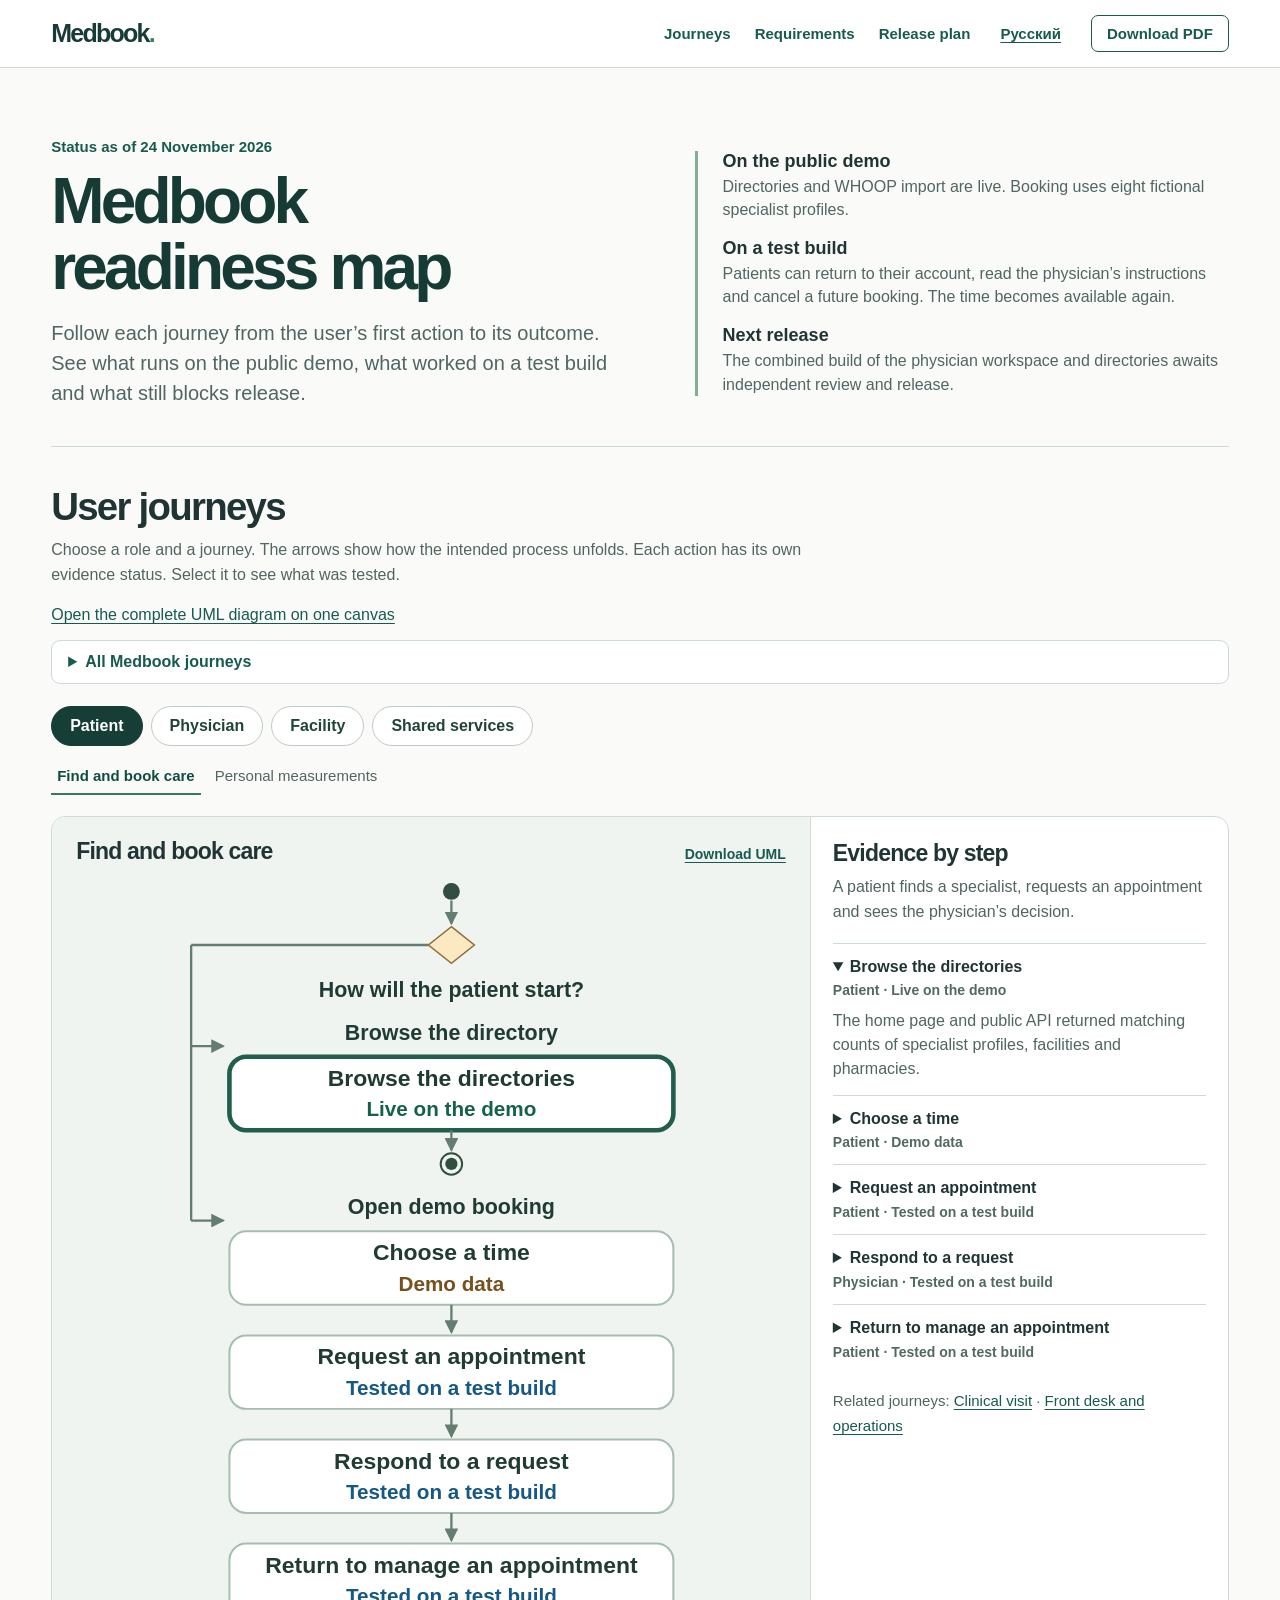
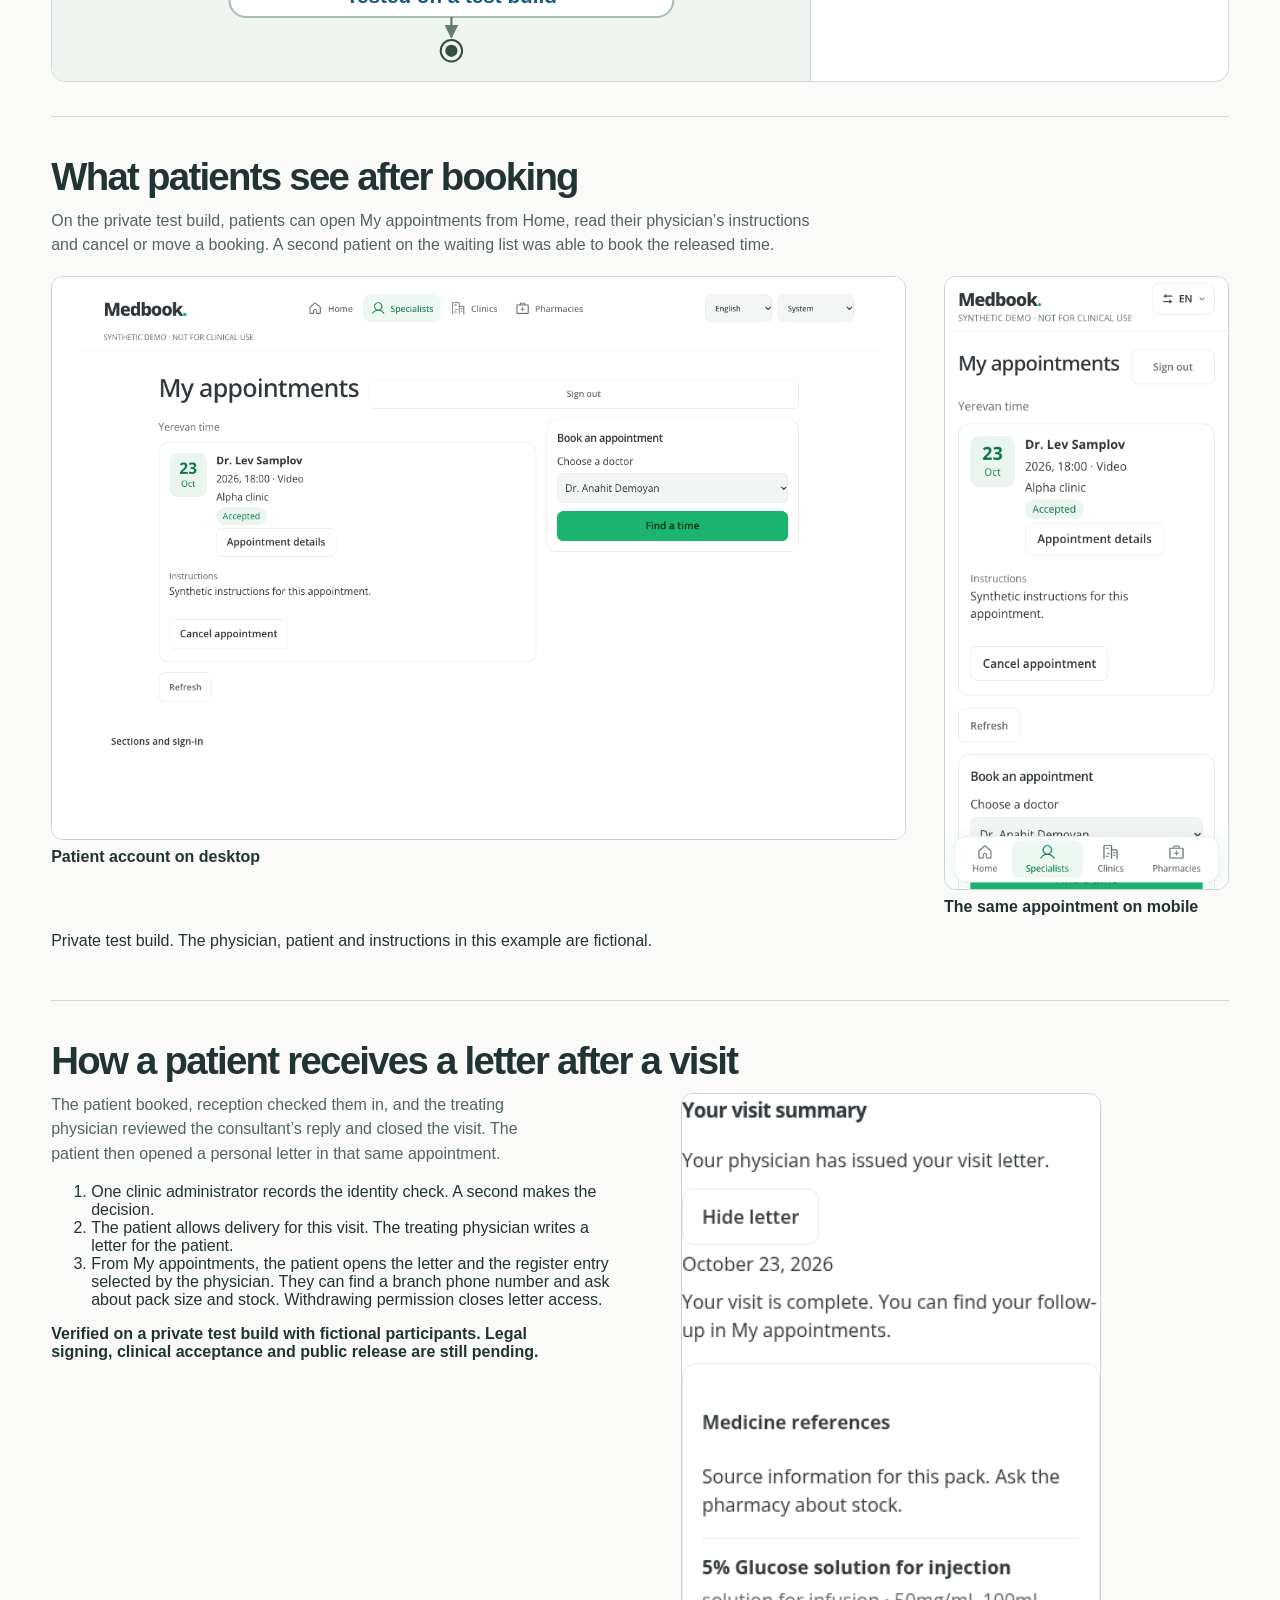
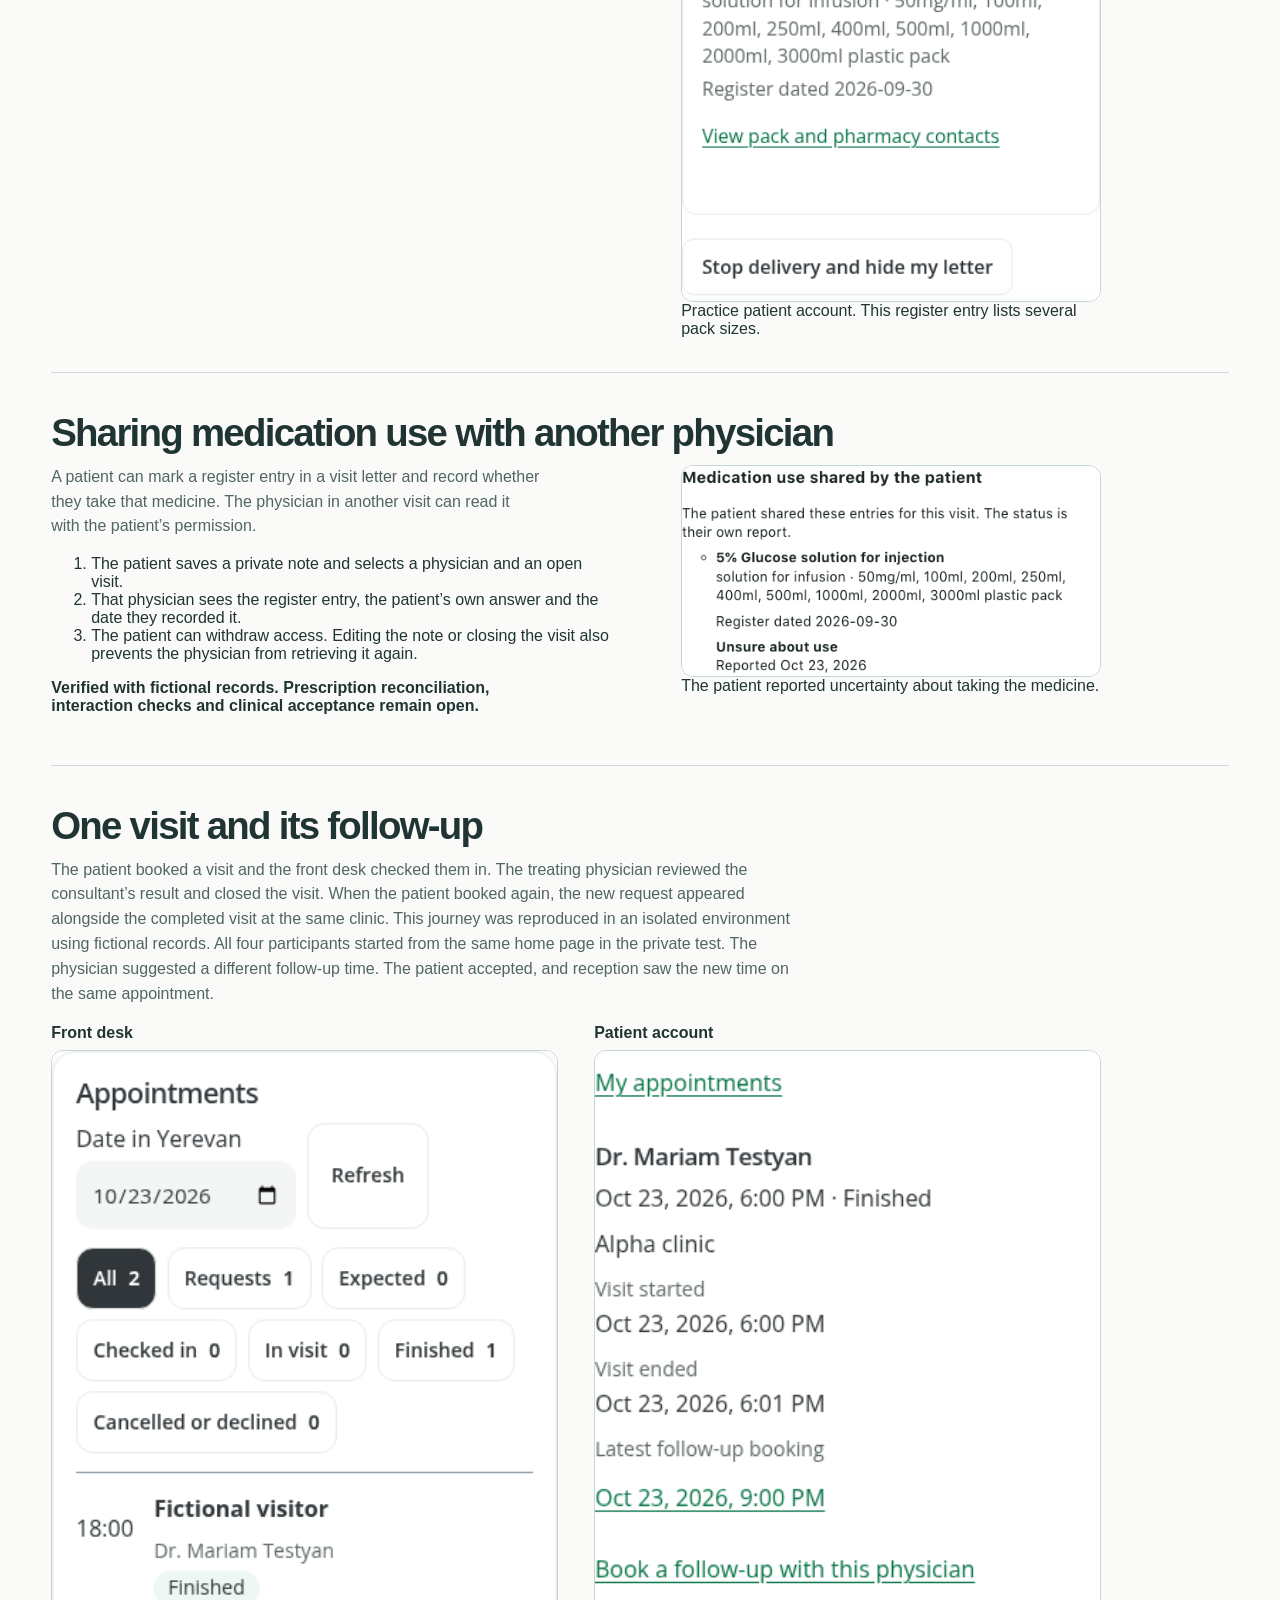
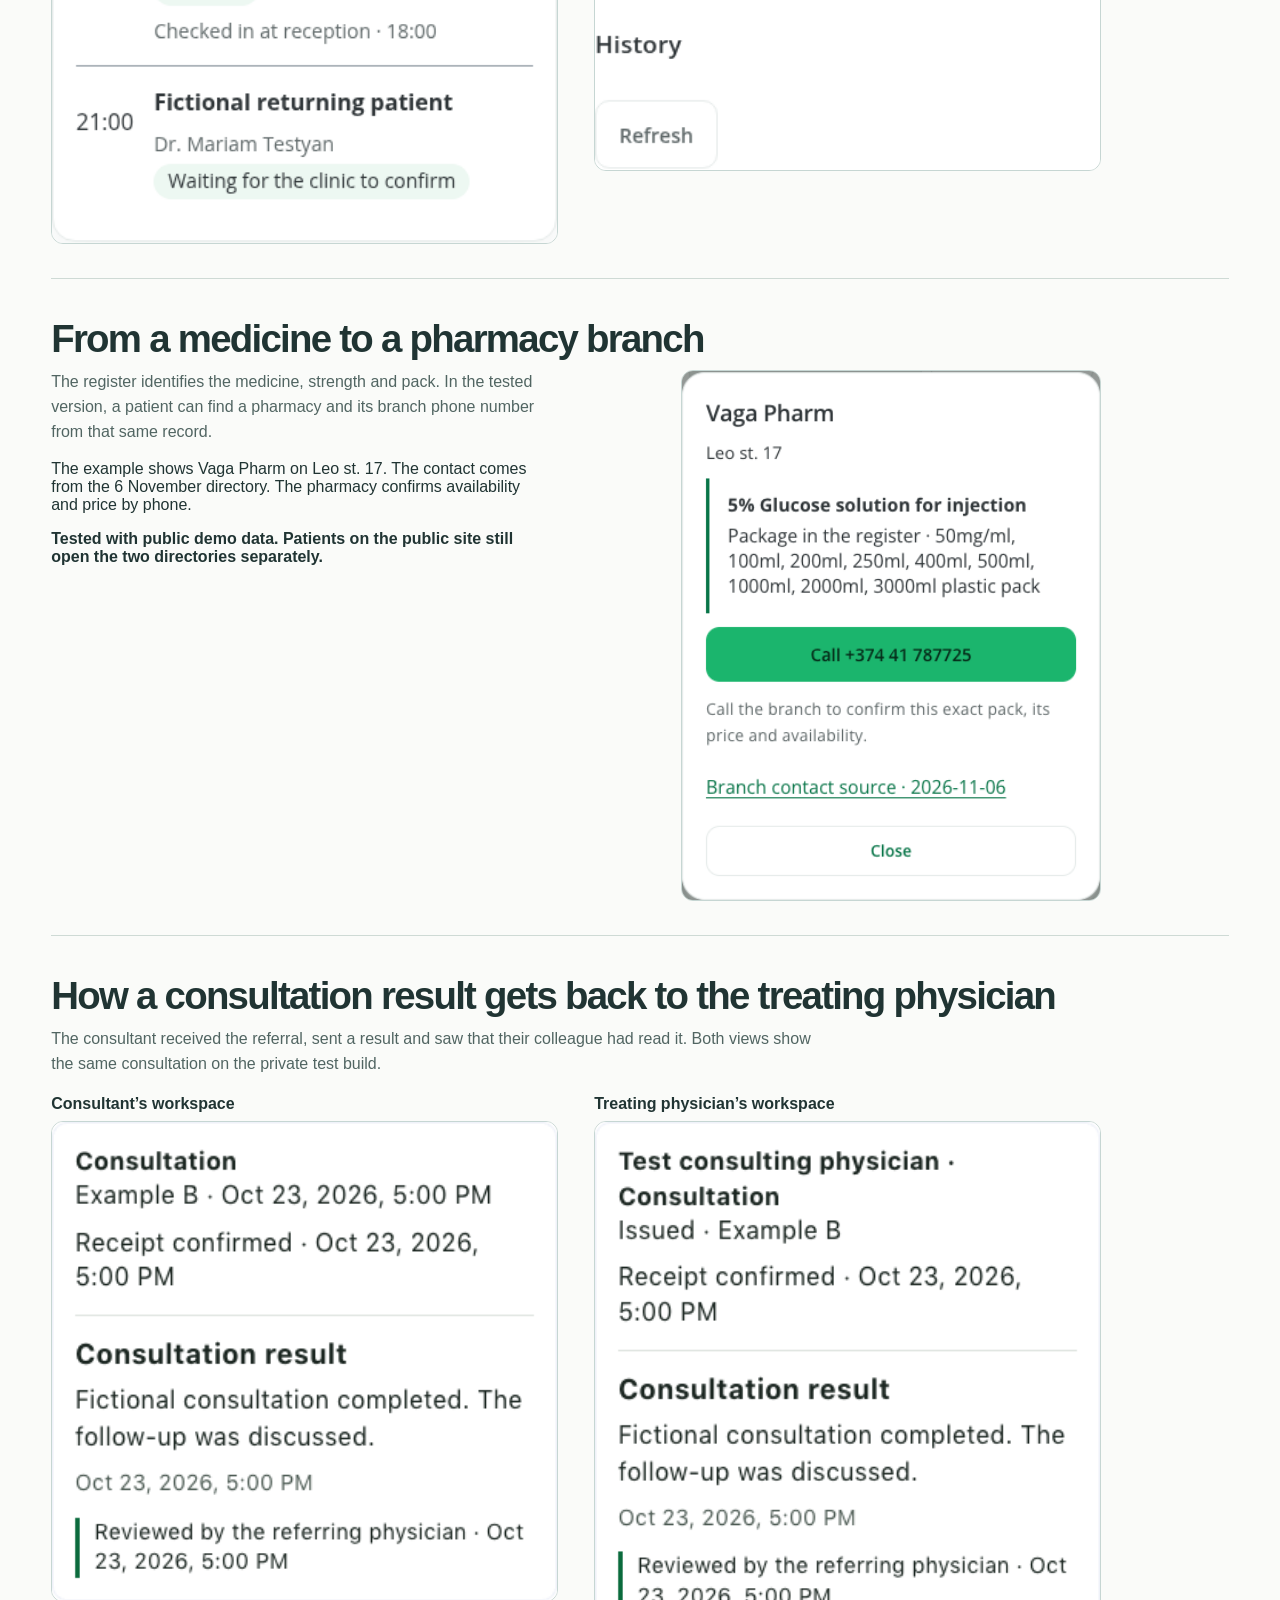
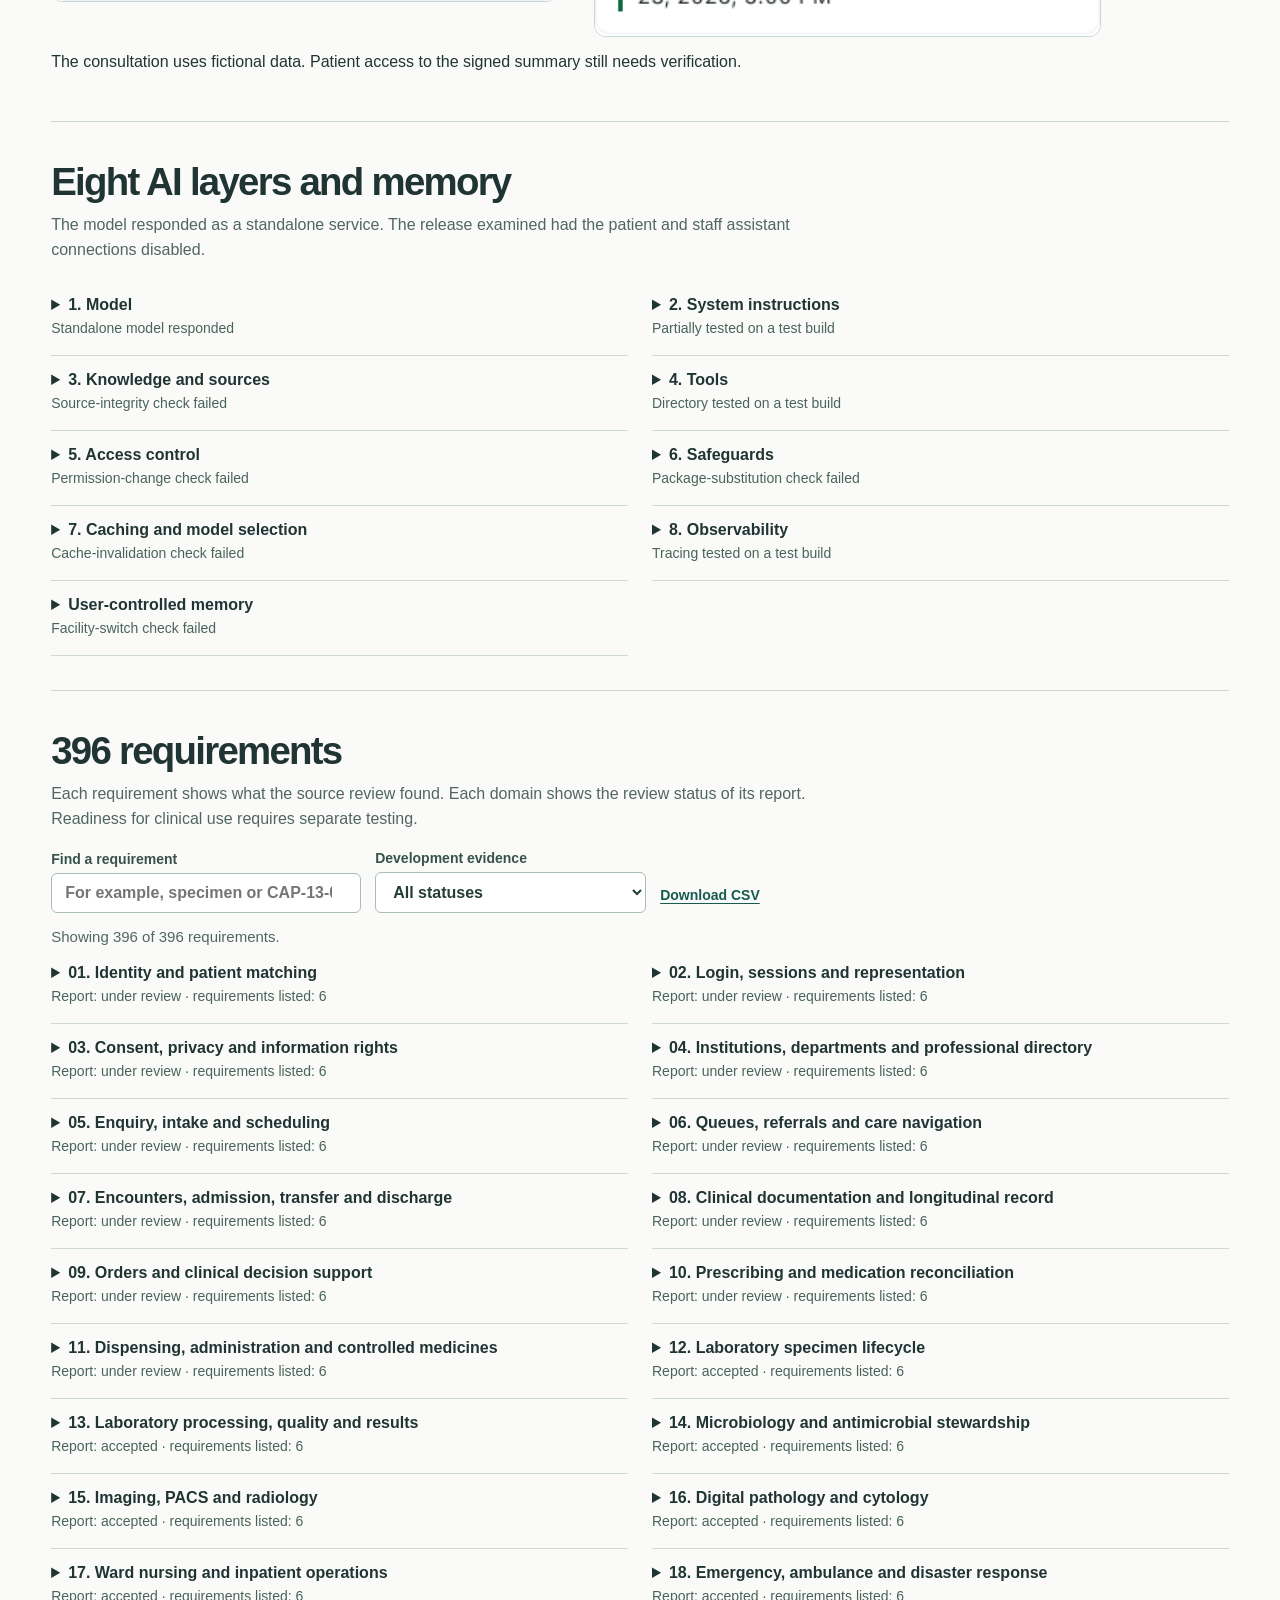
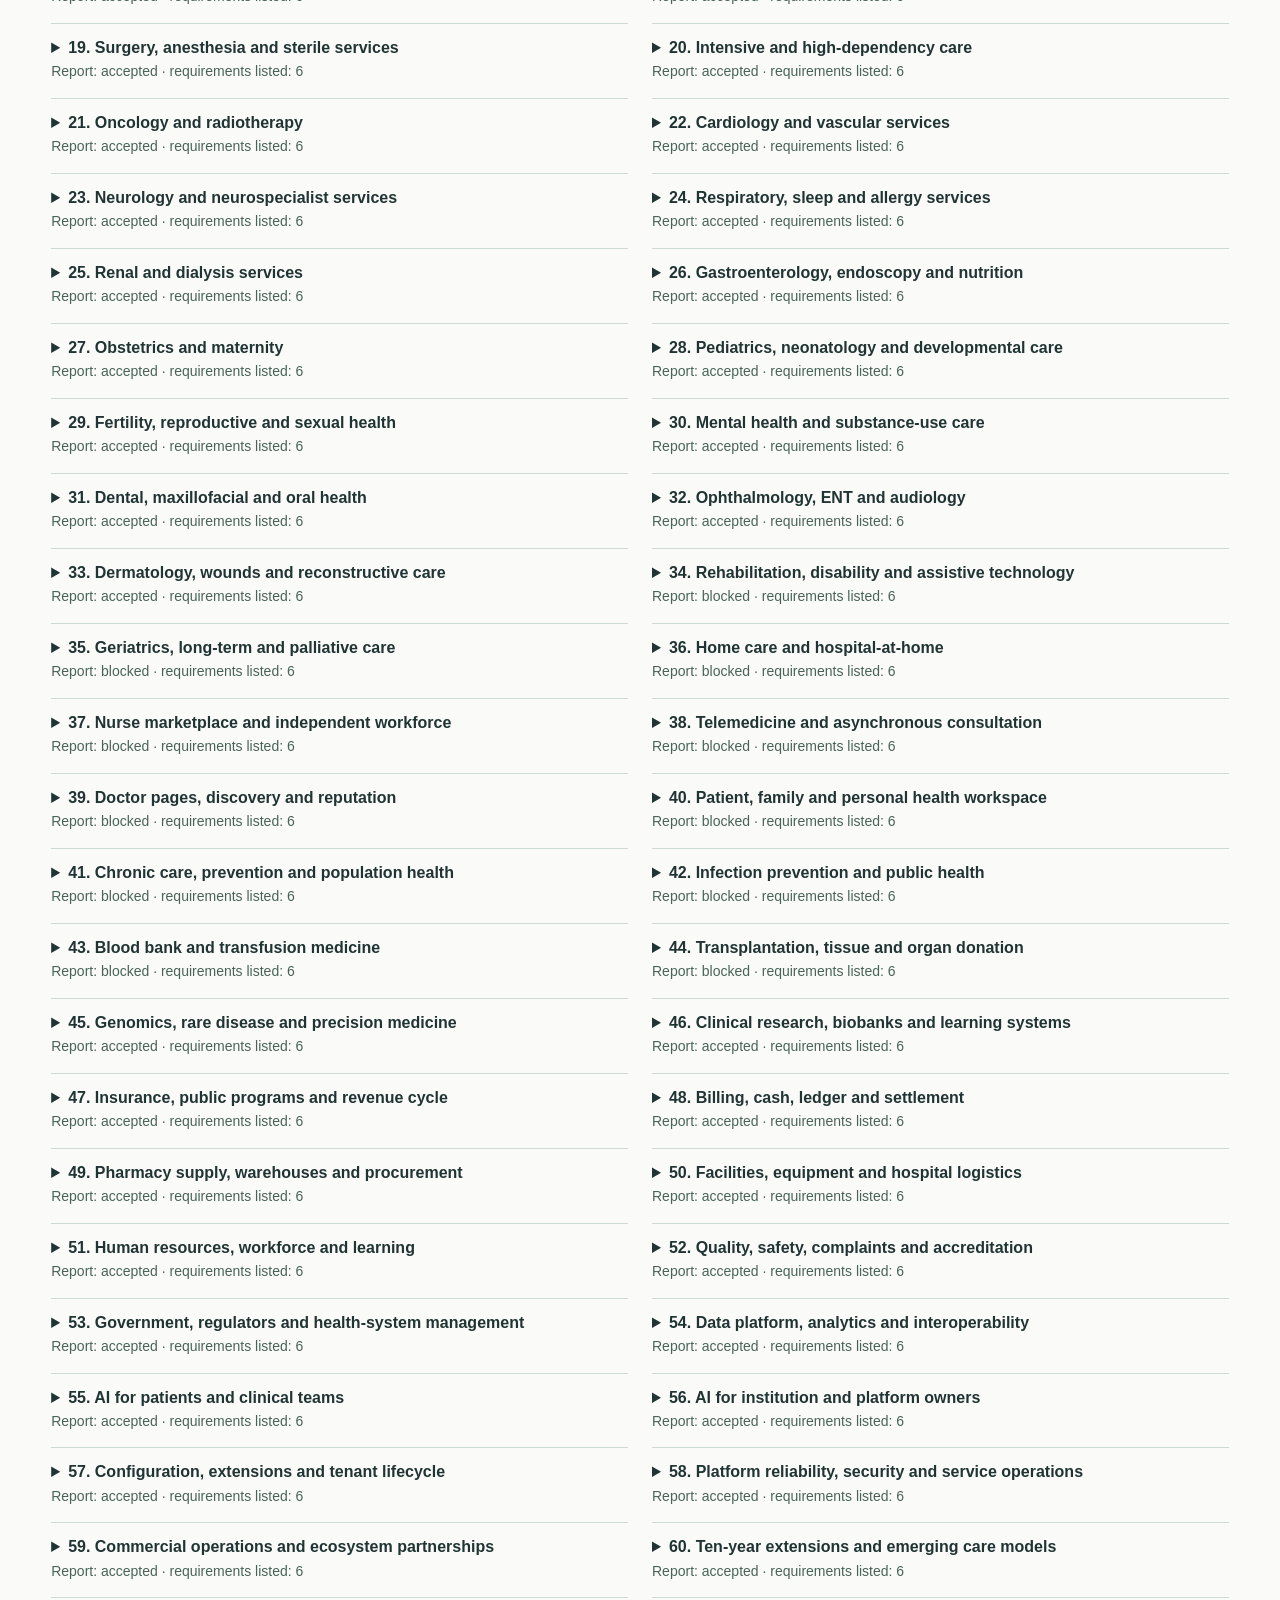
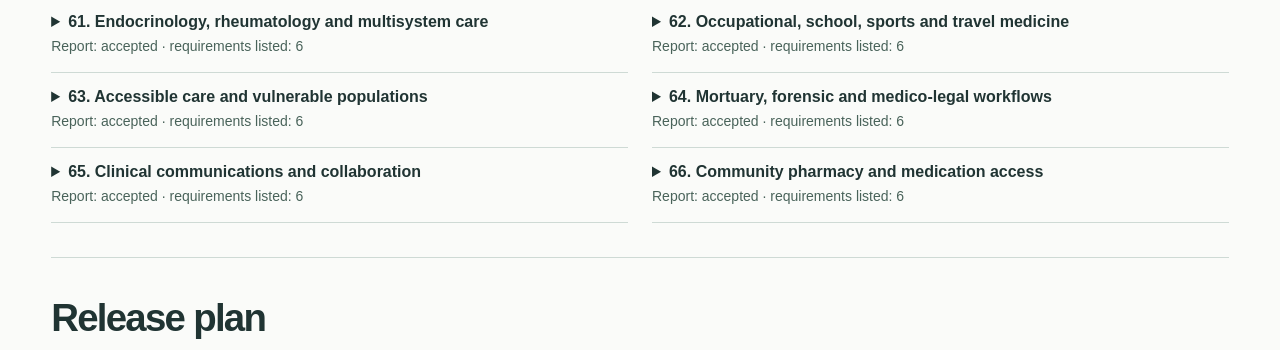
==== en.html @ caa6f24e "Show the patient-controlled handoff between two treating physicians" ====
<!doctype html>
<html lang="en">
<head>
<meta charset="utf-8">
<meta name="viewport" content="width=device-width,initial-scale=1">
<meta name="robots" content="noindex,nofollow">
<meta name="theme-color" content="#123c39">
<title>Medbook · Readiness map</title>
<link rel="stylesheet" href="style.css">
<link rel="stylesheet" href="language.css">
<script defer src="app.js"></script>
</head>
<body>
<a class="skip" href="#main">Skip to content</a>
<header><div class="headwrap">
<a class="wordmark" href="#overview">Medbook<span>.</span></a>
<nav aria-label="Page sections"><a href="#overview">Journeys</a><a href="#register">Requirements</a><a href="#next">Release plan</a></nav>
<a class="language" href="index.html" id="language-switch" data-page="index.html" lang="ru" hreflang="ru" aria-label="Русский">Русский</a>
<a class="download" href="medbook-readiness-en.pdf" download>Download PDF</a>
</div></header>
<main id="main">
<section class="intro">
<div class="introin"><p class="date">Status as of 24 November 2026</p><h1>Medbook<br>readiness map</h1>
<p class="lead">Follow each journey from the user’s first action to its outcome. See what runs on the public demo, what worked on a test build and what still blocks release.</p></div>
<div class="snapshot"><div><strong>On the public demo</strong><span>Directories and WHOOP import are live. Booking uses eight fictional specialist profiles.</span></div>
<div><strong>On a test build</strong><span>Patients can return to their account, read the physician’s instructions and cancel a future booking. The time becomes available again.</span></div>
<div><strong>Next release</strong><span>The combined build of the physician workspace and directories awaits independent review and release.</span></div></div>
</section>
<section id="overview" class="segment"><h2>User journeys</h2>
<p class="deck">Choose a role and a journey. The arrows show how the intended process unfolds. Each action has its own evidence status. Select it to see what was tested.</p>
<p class="fulllink"><a href="uml-en.html">Open the complete UML diagram on one canvas</a></p>
<details id="whole"><summary>All Medbook journeys</summary><div id="all-map"></div><a class="smalllink" href="medbook-full-en.puml" download>Download the full PlantUML source</a></details>
<div id="role-tabs" class="tabs" aria-label="Roles"></div><div id="path-tabs" class="paths" aria-label="Journeys for the selected role"></div>
<div class="flowarea"><div class="drawing"><div class="drawinghead"><h3 id="journey-name"></h3><a id="puml" class="smalllink" download>Download UML</a></div><div id="graph"></div></div>
<aside class="detail" aria-labelledby="proof-title"><h3 id="proof-title">Evidence by step</h3><p id="journey-goal"></p><div id="steps"></div></aside></div>
</section>
<section class="segment account-proof"><h2>What patients see after booking</h2><p class="deck">On the private test build, patients can open My appointments from Home, read their physician’s instructions and cancel or move a booking. A second patient on the waiting list was able to book the released time.</p><div class="account-screens"><figure><a href="booking-account-en-desktop.png"><img loading="lazy" width="1365" height="900" src="booking-account-en-desktop.png" alt="Patient account on desktop"></a><figcaption>Patient account on desktop</figcaption></figure><figure><a href="booking-account-en-mobile.png"><img loading="lazy" width="390" height="844" src="booking-account-en-mobile.png" alt="The same appointment on mobile"></a><figcaption>The same appointment on mobile</figcaption></figure></div><p>Private test build. The physician, patient and instructions in this example are fictional.</p></section>
<section class="segment" id="visit-letter"><h2>How a patient receives a letter after a visit</h2><div class="pharmacy-enquiry"><div><p class="deck">The patient booked, reception checked them in, and the treating physician reviewed the consultant’s reply and closed the visit. The patient then opened a personal letter in that same appointment.</p><ol><li>One clinic administrator records the identity check. A second makes the decision.</li><li>The patient allows delivery for this visit. The treating physician writes a letter for the patient.</li><li>From My appointments, the patient opens the letter and the register entry selected by the physician. They can find a branch phone number and ask about pack size and stock. Withdrawing permission closes letter access.</li></ol><p><strong>Verified on a private test build with fictional participants. Legal signing, clinical acceptance and public release are still pending.</strong></p></div><figure><img src="letter-patient-en.png" loading="lazy" alt="An open letter in the test patient’s account"><figcaption>Practice patient account. This register entry lists several pack sizes.</figcaption></figure></div></section>
<section class="segment" id="medicine-sharing"><h2>Sharing medication use with another physician</h2><div class="pharmacy-enquiry"><div><p class="deck">A patient can mark a register entry in a visit letter and record whether they take that medicine. The physician in another visit can read it with the patient’s permission.</p><ol><li>The patient saves a private note and selects a physician and an open visit.</li><li>That physician sees the register entry, the patient’s own answer and the date they recorded it.</li><li>The patient can withdraw access. Editing the note or closing the visit also prevents the physician from retrieving it again.</li></ol><p><strong>Verified with fictional records. Prescription reconciliation, interaction checks and clinical acceptance remain open.</strong></p></div><figure><img src="handoff-doctor-en.png" loading="lazy" alt="What the second physician sees"><figcaption>The patient reported uncertainty about taking the medicine.</figcaption></figure></div></section>
<section class="segment" id="return-visit"><h2>One visit and its follow-up</h2><p class="deck">The patient booked a visit and the front desk checked them in. The treating physician reviewed the consultant’s result and closed the visit. When the patient booked again, the new request appeared alongside the completed visit at the same clinic. This journey was reproduced in an isolated environment using fictional records. All four participants started from the same home page in the private test. The physician suggested a different follow-up time. The patient accepted, and reception saw the new time on the same appointment.</p><div class="consult-screens"><figure><figcaption>Front desk</figcaption><picture><source media="(max-width: 640px)" srcset="return-desk-en-mobile.png"><img loading="lazy" src="return-desk-en-desktop.png" alt="Clinic worklist with fictional appointments"></picture></figure><figure><figcaption>Patient account</figcaption><picture><source media="(max-width: 640px)" srcset="return-patient-en-mobile.png"><img loading="lazy" src="return-patient-en-desktop.png" alt="Completed appointment in the test patient’s account"></picture></figure></div></section>
<section class="segment" id="pharmacy-enquiry"><h2>From a medicine to a pharmacy branch</h2><div class="pharmacy-enquiry"><div><p class="deck">The register identifies the medicine, strength and pack. In the tested version, a patient can find a pharmacy and its branch phone number from that same record.</p><p>The example shows Vaga Pharm on Leo st. 17. The contact comes from the 6 November directory. The pharmacy confirms availability and price by phone.</p><p><strong>Tested with public demo data. Patients on the public site still open the two directories separately.</strong></p></div><figure><picture><source media="(max-width: 640px)" srcset="pharmacy-en-mobile.png"><img loading="lazy" src="pharmacy-en-desktop.png" alt="Branch phone number and registered pack"></picture></figure></div></section>
<section class="segment" id="consultation"><h2>How a consultation result gets back to the treating physician</h2><p class="deck">The consultant received the referral, sent a result and saw that their colleague had read it. Both views show the same consultation on the private test build.</p><div class="consult-screens"><figure><figcaption>Consultant’s workspace</figcaption><picture><source media="(max-width: 640px)" srcset="consult-receiver-en-mobile.png"><img loading="lazy" src="consult-receiver-en-desktop.png" alt="Consultant’s workspace"></picture></figure><figure><figcaption>Treating physician’s workspace</figcaption><picture><source media="(max-width: 640px)" srcset="consult-sender-en-mobile.png"><img loading="lazy" src="consult-sender-en-desktop.png" alt="Treating physician’s workspace"></picture></figure></div><p>The consultation uses fictional data. Patient access to the signed summary still needs verification.</p></section>

<section id="layers" class="segment"><h2>Eight AI layers and memory</h2><p class="deck">The model responded as a standalone service. The release examined had the patient and staff assistant connections disabled.</p><div id="ai-list" class="detailsgrid"></div></section>
<section id="register" class="segment"><h2>396 requirements</h2><p class="deck">Each requirement shows what the source review found. Each domain shows the review status of its report. Readiness for clinical use requires separate testing.</p>
<div class="search"><label>Find a requirement<input id="q" type="search" placeholder="For example, specimen or CAP-13-01"></label><label>Development evidence<select id="stage"><option value="">All statuses</option></select></label><a class="smalllink" href="requirements-en.csv" download>Download CSV</a></div>
<p id="count" role="status"></p><div id="groups" class="detailsgrid"></div></section>
<section id="next" class="segment"><h2>Release plan</h2><div id="road"></div></section>
<section class="segment sources"><h2>Sources and reporting date</h2>
<p>The public screens, server aggregates and demo version were checked on 23 November 2026. Test accounts completed the journey from the home page through the end of a visit over private HTTPS at 00:28 Yerevan time on 24 November. At 00:53 the treating physician confirmed an immutable note on the same visit. Patient delivery remains open. At 01:47 Yerevan time two patients completed the transfer and waiting-list journey. Independent review and the project’s release checks are still open. The register draws on six reports covering the original requirements. Four reports had been accepted, one was in review and one was blocked at the reporting cutoff.</p><a href="medbook-readiness-en.pdf">Open the full presentation</a></section>
</main><footer>Medbook · Product readiness · 24 November 2026</footer>
<script type="application/json" id="dataset">{"flows":[{"key":"care","name":"Find and book care","goal":"A patient finds a specialist, requests an appointment and sees the physician’s decision.","steps":[{"role":"Patient","label":"Browse the directories","state":"live","proof":"The home page and public API returned matching counts of specialist profiles, facilities and pharmacies."},{"role":"Patient","label":"Choose a time","state":"demo","proof":"Eight fictional profiles offer appointment slots on mobile and desktop. The directory has no live connection to the specialists’ calendars."},{"role":"Patient","label":"Request an appointment","state":"stand","proof":"The selected clinic received one request. When the server response was lost, the patient recovered that booking from their account without submitting it again."},{"role":"Physician","label":"Respond to a request","state":"stand","proof":"The physician offered another available time. The patient accepted in their account and reception saw the new time on the same appointment."},{"role":"Patient","label":"Return to manage an appointment","state":"stand","proof":"The patient booked a follow-up with the same physician from a completed visit. Both appointments stayed in the account. The physician and front desk received the new request."}],"spec":["IF","How will the patient start?","Browse the directory",[0],"Open demo booking",[1,2,3,4]]},{"key":"visit","name":"Clinical visit","goal":"Follow an accepted appointment through to a visit summary the patient can open.","steps":[{"role":"Physician, patient and receptionist","label":"Start and finish the booked visit","state":"stand","proof":"One patient checked in, saw the visit start and saw it finish. On that same visit, the treating physician read the consultant’s result. Reception saw the closure."},{"role":"Physician","label":"Change appointment hours","state":"stand","proof":"A physician closed one clinic to new bookings. The existing patient and reception saw a notice. Another patient could still book at the second clinic."},{"role":"Two physicians","label":"Return and review a consultation result","state":"stand","proof":"The consultant returned a result. The treating physician read it in the original visit and confirmed review. The consultant saw the acknowledgment."},{"role":"Physician and patient","label":"Hold a video visit","state":"part","proof":"Pages exist for both participants, along with a visit service. On the public demo, the checked URLs were closed. No two-person call was confirmed there."},{"role":"Patient","label":"Read the physician’s letter","state":"stand","proof":"The patient allowed delivery and followed the letter’s register entry to a pharmacy branch phone number."}],"spec":["MID",[0],"Choose a task","Manage the schedule",[1],"Conduct a visit",[2,4],"Video consultation",[3]]},{"key":"whoop","name":"Personal WHOOP data","goal":"From the device owner’s consent to viewing and interpreting their own measurements.","steps":[{"role":"Patient","label":"Connect a WHOOP account","state":"live","proof":"The server recorded one active connection. The aggregate data do not identify the owner."},{"role":"Server","label":"Save measurements","state":"live","proof":"The server recorded 22 sleep events, 16 recovery events and 20 cycles. Eight syncs completed. The last was on 22 November at 16:53 Yerevan time."},{"role":"Patient","label":"View only personal data","state":"stand","proof":"On the test build, two test patients could access only their own data. The demo rejected a signed-out request. The complete dashboard still needs verification with two real users."},{"role":"AI","label":"Explain trends","state":"off","proof":"The public demo has no model connected to WHOOP. Its AI request log contained zero entries."}],"spec":["SEQ",[0,1,2,3]]},{"key":"staff","name":"Clinic shifts","goal":"Two staff members see the manager’s decision and check their shift.","steps":[{"role":"Staff member","label":"Accept an invitation","state":"stand","proof":"On the private test build, accepting an invitation opened an active staff session."},{"role":"Staff member","label":"View an assigned shift","state":"stand","proof":"The staff member saw their own shift. The staff session could not open the physician workspace."},{"role":"Two staff members","label":"Request and accept a swap","state":"stand","proof":"One staff member requested the swap and the other accepted it in a separate session."},{"role":"Manager","label":"Approve the request","state":"stand","proof":"Both employees saw the decision. After a lost response, the manager could distinguish their own decision from one recorded by a second manager."},{"role":"Facility and staff","label":"Check the shift against the published schedule","state":"stand","proof":"Both employees saw the version, assigned colleague and later withdrawal. The planning module published the test schedule. The public manager workspace remains closed."}],"spec":["SEQ",[0,1,2,3,4]]},{"key":"medication","name":"Prescriptions and pharmacies","goal":"From looking up a medicine to safe prescribing, current branch availability and dispensing.","steps":[{"role":"Patient","label":"Find a medicine and a pharmacy","state":"live","proof":"The demo provides a dated medicines register and a pharmacy directory. Entries identify the source and show package and dosage details where the register supplies them."},{"role":"Physician","label":"Reconcile prescriptions","state":"part","proof":"Code exists for reconciling prescriptions from different physicians, authorizing prescriptions and checking interactions. The latter two passed independent review. The full shared-chart journey awaits acceptance."},{"role":"Physician","label":"Assess a conflict or alternative","state":"gap","proof":"This needs a shared list with an identifiable prescriber for each item, validated rules and a physician’s decision the patient can see. Clinical acceptance remains open."},{"role":"Pharmacy","label":"Confirm stock and price","state":"gap","proof":"The test build shows the branch phone alongside the registered pack. The pharmacy confirms stock and price by phone."},{"role":"Pharmacist","label":"Dispense the prescribed medicine","state":"gap","proof":"Components exist for inventory and dispensing. Fulfilling a specific prescription and updating the patient’s status on the demo remain unverified."}],"spec":["SEQ",[0,1,2,3,4]]},{"key":"lab","name":"Laboratory","goal":"Follow a test order through to delivery of its result to the treating physician.","steps":[{"role":"Physician","label":"Order a test","state":"part","proof":"The review found a diagnostic order module. Its connection to the full laboratory journey on the demo remains unverified."},{"role":"Lab technician","label":"Register a specimen","state":"part","proof":"Source code exists for specimen collection. The active release lacks the main file at the path cited in the report."},{"role":"Lab technician","label":"Review the worklist and result","state":"part","proof":"The worklist and validation files matched the accepted source exactly. Both components have tests. The public laboratory entry point returned HTTP 404."},{"role":"Physician","label":"Receive the released report","state":"gap","proof":"The evidence contains no run from specimen collection to delivery of the report to the correct physician in the published workspace."}],"spec":["SEQ",[0,1,2,3]]},{"key":"clinic","name":"Front desk and operations","goal":"From offering an available slot to managing staff, purchasing and finance.","steps":[{"role":"Front desk","label":"Check in for an in-person visit","state":"stand","proof":"The receptionist checked in the patient. The patient and booked physician saw the arrival time. The other clinic could not see the booking."},{"role":"Manager","label":"Manage staff and service requests","state":"stand","proof":"Six modules were assembled in one test environment. Sign-in, reading and writing were verified. A workflow across all six modules still awaits acceptance."},{"role":"Purchaser","label":"Review a purchase and commission","state":"stand","proof":"A separate test build verified purchase access and commission disclosure. It denied access to a user from another facility."},{"role":"Warehouse and accounting","label":"Reconcile delivery, payment and stock","state":"part","proof":"The release includes lot receipt, stock movements and recalls, forecasting, pricing and accounting. A full delivery and a real payment remain unverified."}],"spec":["MULTI","Choose a facility operation",[["Front desk",[0]],["Staffing",[1]],["Purchasing and finance",[2,3]]]]},{"key":"ai","name":"Medbook assistant","goal":"From a question the user is authorized to ask to a model answer grounded in sources.","steps":[{"role":"User","label":"Ask a question under an assigned role","state":"stand","proof":"Role-based instructions and sessions were tested on an application test build. The public assistant entry point returned HTTP 404."},{"role":"AI gateway","label":"Select sources and tools","state":"stand","proof":"The gateway identified answer sources, used a pinned document version and rejected a changed source."},{"role":"AI gateway","label":"Check access, memory and cache","state":"stand","proof":"The private build passed checks for permission changes, moves between facilities, cache invalidation and isolation of saved preferences."},{"role":"Model","label":"Answer in the application","state":"off","proof":"A standalone model service answered a short request. Model connections for patient and staff interfaces were disabled in the release examined."},{"role":"Team","label":"Assess answer quality by role","state":"gap","proof":"Two gateway suites on one build passed 112 of 112 and 155 of 155 checks. Answer quality with a live model still needs evaluation for each role."}],"spec":["SEQ",[0,1,2,3,4]]},{"key":"release","name":"Build and release","goal":"Follow a tested user journey through the gates to Medbook’s public entry point.","steps":[{"role":"Development","label":"Combine two reviewed branches","state":"stand","proof":"The build brought together the directories, restricted physician workspace and WHOOP changes. The only conflict occurred in a test file."},{"role":"Integration","label":"Test the journey across roles","state":"stand","proof":"On 23 November at 14:49 Yerevan time, the combined test build verified appointment requests and physician decisions, role isolation and a shift swap."},{"role":"Independent reviewer","label":"Review the combined build","state":"gap","proof":"Both source branches passed independent review. At the reporting cutoff, the new combined build had no separate review decision."},{"role":"Release team","label":"Run the standard release checks","state":"hold","proof":"In one check, collecting evidence took 48 seconds against a 25-second limit. The standard release check and release authorization for the combined version remain unverified."},{"role":"User","label":"Repeat the journey on the public release","state":"gap","proof":"The public demo was running the previous release when checked. The final post-publication test is still pending."}],"spec":["SEQ",[0,1,2,3,4]]}],"states":{"live":"Live on the demo","demo":"Demo data","stand":"Tested on a test build","part":"Partial implementation","fail":"Check failed","off":"Disabled","gap":"Unverified","hold":"Release blocked"},"overview":[["Patient",[["Find and book care","care"],["Personal measurements","whoop"]]],["Physician",[["Clinical visit","visit"],["Prescriptions and pharmacies","medication"],["Laboratory","lab"]]],["Facility",[["Clinic shifts","staff"],["Operations","clinic"]]],["Shared services",[["Assistant","ai"],["Build and release","release"]]]],"register":[{"id":"CAP-01-01","dom":1,"section":"Identity and patient matching","title":"Register a provisional patient","original":"Register a provisional patient","state":"Included in an earlier build","review":"Under review","match":"Outside this sample","found":true},{"id":"CAP-01-02","dom":1,"section":"Identity and patient matching","title":"Claim an existing chart","original":"Claim an existing chart","state":"Development evidence found","review":"Under review","match":"Outside this sample","found":true},{"id":"CAP-01-03","dom":1,"section":"Identity and patient matching","title":"Merge duplicate records","original":"Merge duplicate records","state":"Development evidence found","review":"Under review","match":"Outside this sample","found":true},{"id":"CAP-01-04","dom":1,"section":"Identity and patient matching","title":"Correct a mistaken merge","original":"Correct a mistaken merge","state":"Development evidence found","review":"Under review","match":"Outside this sample","found":true},{"id":"CAP-01-05","dom":1,"section":"Identity and patient matching","title":"Manage demographics and contacts","original":"Manage demographics and contacts","state":"Development evidence found","review":"Under review","match":"Outside this sample","found":true},{"id":"CAP-01-06","dom":1,"section":"Identity and patient matching","title":"Reconcile an unknown emergency identity","original":"Reconcile an unknown emergency identity","state":"Development evidence found","review":"Under review","match":"Outside this sample","found":true},{"id":"CAP-02-01","dom":2,"section":"Login, sessions and representation","title":"Register and verify a digital account","original":"Register and verify a digital account","state":"Development evidence found","review":"Under review","match":"Outside this sample","found":true},{"id":"CAP-02-02","dom":2,"section":"Login, sessions and representation","title":"Enroll login factors and recover access","original":"Enroll login factors and recover access","state":"Development evidence found","review":"Under review","match":"Outside this sample","found":true},{"id":"CAP-02-03","dom":2,"section":"Login, sessions and representation","title":"Invite and offboard staff","original":"Invite and offboard staff","state":"Development evidence found","review":"Under review","match":"Outside this sample","found":true},{"id":"CAP-02-04","dom":2,"section":"Login, sessions and representation","title":"Manage devices and sessions","original":"Manage devices and sessions","state":"Implementation unverified","review":"Under review","match":"Outside this sample","found":false},{"id":"CAP-02-05","dom":2,"section":"Login, sessions and representation","title":"Delegate patient representation","original":"Delegate patient representation","state":"Development evidence found","review":"Under review","match":"Outside this sample","found":true},{"id":"CAP-02-06","dom":2,"section":"Login, sessions and representation","title":"Review guardianship/capacity transitions","original":"Review guardianship/capacity transitions","state":"Development evidence found","review":"Under review","match":"Outside this sample","found":true},{"id":"CAP-03-01","dom":3,"section":"Consent, privacy and information rights","title":"Capture purpose-specific consent","original":"Capture purpose-specific consent","state":"Development evidence found","review":"Under review","match":"Outside this sample","found":true},{"id":"CAP-03-02","dom":3,"section":"Consent, privacy and information rights","title":"Withdraw or amend consent","original":"Withdraw or amend consent","state":"Development evidence found","review":"Under review","match":"Outside this sample","found":true},{"id":"CAP-03-03","dom":3,"section":"Consent, privacy and information rights","title":"Apply sensitive-record segmentation","original":"Apply sensitive-record segmentation","state":"Development evidence found","review":"Under review","match":"Outside this sample","found":true},{"id":"CAP-03-04","dom":3,"section":"Consent, privacy and information rights","title":"Provide patient access/export","original":"Provide patient access/export","state":"Development evidence found","review":"Under review","match":"Outside this sample","found":true},{"id":"CAP-03-05","dom":3,"section":"Consent, privacy and information rights","title":"Handle correction and deletion requests","original":"Handle correction and deletion requests","state":"Included in an earlier build","review":"Under review","match":"Outside this sample","found":true},{"id":"CAP-03-06","dom":3,"section":"Consent, privacy and information rights","title":"Review emergency access","original":"Review emergency access","state":"Included in an earlier build","review":"Under review","match":"Outside this sample","found":true},{"id":"CAP-04-01","dom":4,"section":"Institutions, departments and professional directory","title":"Model organizations and facilities","original":"Model organizations and facilities","state":"Development evidence found","review":"Under review","match":"Outside this sample","found":true},{"id":"CAP-04-02","dom":4,"section":"Institutions, departments and professional directory","title":"Configure departments and services","original":"Configure departments and services","state":"Development evidence found","review":"Under review","match":"Outside this sample","found":true},{"id":"CAP-04-03","dom":4,"section":"Institutions, departments and professional directory","title":"Manage rooms, beds and equipment","original":"Manage rooms, beds and equipment","state":"Development evidence found","review":"Under review","match":"Outside this sample","found":true},{"id":"CAP-04-04","dom":4,"section":"Institutions, departments and professional directory","title":"Verify licenses and clinical privileges","original":"Verify licenses and clinical privileges","state":"Development evidence found","review":"Under review","match":"Outside this sample","found":true},{"id":"CAP-04-05","dom":4,"section":"Institutions, departments and professional directory","title":"Manage temporary assignments","original":"Manage temporary assignments","state":"Development evidence found","review":"Under review","match":"Outside this sample","found":true},{"id":"CAP-04-06","dom":4,"section":"Institutions, departments and professional directory","title":"Publish provider affiliations","original":"Publish provider affiliations","state":"Development evidence found","review":"Under review","match":"Outside this sample","found":true},{"id":"CAP-05-01","dom":5,"section":"Enquiry, intake and scheduling","title":"Capture enquiries across channels","original":"Capture enquiries across channels","state":"Development evidence found","review":"Under review","match":"Outside this sample","found":true},{"id":"CAP-05-02","dom":5,"section":"Enquiry, intake and scheduling","title":"Collect pre-visit forms","original":"Collect pre-visit forms","state":"Implementation unverified","review":"Under review","match":"Outside this sample","found":false},{"id":"CAP-05-03","dom":5,"section":"Enquiry, intake and scheduling","title":"Book provider/room/equipment together","original":"Book provider/room/equipment together","state":"Development evidence found","review":"Under review","match":"Outside this sample","found":true},{"id":"CAP-05-04","dom":5,"section":"Enquiry, intake and scheduling","title":"Manage waitlists and released slots","original":"Manage waitlists and released slots","state":"Included in an earlier build","review":"Under review","match":"Outside this sample","found":true},{"id":"CAP-05-05","dom":5,"section":"Enquiry, intake and scheduling","title":"Reschedule and cancel appointments","original":"Reschedule and cancel appointments","state":"Development evidence found","review":"Under review","match":"Outside this sample","found":true},{"id":"CAP-05-06","dom":5,"section":"Enquiry, intake and scheduling","title":"Plan group and recurring care","original":"Plan group and recurring care","state":"Development evidence found","review":"Under review","match":"Outside this sample","found":true},{"id":"CAP-06-01","dom":6,"section":"Queues, referrals and care navigation","title":"Check in and route patients","original":"Check in and route patients","state":"Implementation unverified","review":"Under review","match":"Outside this sample","found":false},{"id":"CAP-06-02","dom":6,"section":"Queues, referrals and care navigation","title":"Prioritize queues and urgent insertion","original":"Prioritize queues and urgent insertion","state":"Development evidence found","review":"Under review","match":"Outside this sample","found":true},{"id":"CAP-06-03","dom":6,"section":"Queues, referrals and care navigation","title":"Create internal and external referrals","original":"Create internal and external referrals","state":"Development evidence found","review":"Under review","match":"Outside this sample","found":true},{"id":"CAP-06-04","dom":6,"section":"Queues, referrals and care navigation","title":"Track referral closure","original":"Track referral closure","state":"Development evidence found","review":"Under review","match":"Outside this sample","found":true},{"id":"CAP-06-05","dom":6,"section":"Queues, referrals and care navigation","title":"Coordinate multi-service pathways","original":"Coordinate multi-service pathways","state":"Development evidence found","review":"Under review","match":"Outside this sample","found":true},{"id":"CAP-06-06","dom":6,"section":"Queues, referrals and care navigation","title":"Arrange accessible transport/interpreters","original":"Arrange accessible transport/interpreters","state":"Development evidence found","review":"Under review","match":"Outside this sample","found":true},{"id":"CAP-07-01","dom":7,"section":"Encounters, admission, transfer and discharge","title":"Open outpatient/home/virtual encounters","original":"Open outpatient/home/virtual encounters","state":"Development evidence found","review":"Under review","match":"Outside this sample","found":true},{"id":"CAP-07-02","dom":7,"section":"Encounters, admission, transfer and discharge","title":"Admit and assign a bed","original":"Admit and assign a bed","state":"Development evidence found","review":"Under review","match":"Outside this sample","found":true},{"id":"CAP-07-03","dom":7,"section":"Encounters, admission, transfer and discharge","title":"Transfer care or location","original":"Transfer care or location","state":"Development evidence found","review":"Under review","match":"Outside this sample","found":true},{"id":"CAP-07-04","dom":7,"section":"Encounters, admission, transfer and discharge","title":"Reverse an erroneous admission","original":"Reverse an erroneous admission","state":"Development evidence found","review":"Under review","match":"Outside this sample","found":true},{"id":"CAP-07-05","dom":7,"section":"Encounters, admission, transfer and discharge","title":"Record refusal or self-discharge","original":"Record refusal or self-discharge","state":"Development evidence found","review":"Under review","match":"Outside this sample","found":true},{"id":"CAP-07-06","dom":7,"section":"Encounters, admission, transfer and discharge","title":"Discharge with continuity actions","original":"Discharge with continuity actions","state":"Development evidence found","review":"Under review","match":"Outside this sample","found":true},{"id":"CAP-08-01","dom":8,"section":"Clinical documentation and longitudinal record","title":"Create structured and narrative notes","original":"Create structured and narrative notes","state":"Development evidence found","review":"Under review","match":"Outside this sample","found":true},{"id":"CAP-08-02","dom":8,"section":"Clinical documentation and longitudinal record","title":"Capture observations and measurements","original":"Capture observations and measurements","state":"Development evidence found","review":"Under review","match":"Outside this sample","found":true},{"id":"CAP-08-03","dom":8,"section":"Clinical documentation and longitudinal record","title":"Maintain problems, allergies and history","original":"Maintain problems, allergies and history","state":"Development evidence found","review":"Under review","match":"Outside this sample","found":true},{"id":"CAP-08-04","dom":8,"section":"Clinical documentation and longitudinal record","title":"Sign, co-sign and amend records","original":"Sign, co-sign and amend records","state":"Development evidence found","review":"Under review","match":"Outside this sample","found":true},{"id":"CAP-08-05","dom":8,"section":"Clinical documentation and longitudinal record","title":"Coordinate plans and multidisciplinary review","original":"Coordinate plans and multidisciplinary review","state":"Development evidence found","review":"Under review","match":"Outside this sample","found":true},{"id":"CAP-08-06","dom":8,"section":"Clinical documentation and longitudinal record","title":"Attach and classify documents/media","original":"Attach and classify documents/media","state":"Development evidence found","review":"Under review","match":"Outside this sample","found":true},{"id":"CAP-09-01","dom":9,"section":"Orders and clinical decision support","title":"Order investigations/procedures/consultations","original":"Order investigations/procedures/consultations","state":"Development evidence found","review":"Under review","match":"Outside this sample","found":true},{"id":"CAP-09-02","dom":9,"section":"Orders and clinical decision support","title":"Use versioned order sets","original":"Use versioned order sets","state":"Development evidence found","review":"Under review","match":"Outside this sample","found":true},{"id":"CAP-09-03","dom":9,"section":"Orders and clinical decision support","title":"Schedule recurring and conditional orders","original":"Schedule recurring and conditional orders","state":"Development evidence found","review":"Under review","match":"Outside this sample","found":true},{"id":"CAP-09-04","dom":9,"section":"Orders and clinical decision support","title":"Hold, cancel and replace orders","original":"Hold, cancel and replace orders","state":"Development evidence found","review":"Under review","match":"Outside this sample","found":true},{"id":"CAP-09-05","dom":9,"section":"Orders and clinical decision support","title":"Evaluate clinical checks","original":"Evaluate clinical checks","state":"Development evidence found","review":"Under review","match":"Outside this sample","found":true},{"id":"CAP-09-06","dom":9,"section":"Orders and clinical decision support","title":"Track acknowledgement and execution","original":"Track acknowledgement and execution","state":"Development evidence found","review":"Under review","match":"Outside this sample","found":true},{"id":"CAP-10-01","dom":10,"section":"Prescribing and medication reconciliation","title":"Reconcile home and institutional medicines","original":"Reconcile home and institutional medicines","state":"Development evidence found","review":"Under review","match":"Outside this sample","found":true},{"id":"CAP-10-02","dom":10,"section":"Prescribing and medication reconciliation","title":"Draft and authorize prescriptions","original":"Draft and authorize prescriptions","state":"Development evidence found","review":"Under review","match":"Outside this sample","found":true},{"id":"CAP-10-03","dom":10,"section":"Prescribing and medication reconciliation","title":"Represent dose and administration instructions","original":"Represent dose and administration instructions","state":"Development evidence found","review":"Under review","match":"Outside this sample","found":true},{"id":"CAP-10-04","dom":10,"section":"Prescribing and medication reconciliation","title":"Review contraindication/interaction checks","original":"Review contraindication/interaction checks","state":"Development evidence found","review":"Under review","match":"Outside this sample","found":true},{"id":"CAP-10-05","dom":10,"section":"Prescribing and medication reconciliation","title":"Manage renewals and substitutions","original":"Manage renewals and substitutions","state":"Implementation unverified","review":"Under review","match":"Outside this sample","found":false},{"id":"CAP-10-06","dom":10,"section":"Prescribing and medication reconciliation","title":"Send e-prescriptions and reconcile status","original":"Send e-prescriptions and reconcile status","state":"Development evidence found","review":"Under review","match":"Outside this sample","found":true},{"id":"CAP-11-01","dom":11,"section":"Dispensing, administration and controlled medicines","title":"Verify and dispense medication","original":"Verify and dispense medication","state":"Development evidence found","review":"Under review","match":"Outside this sample","found":true},{"id":"CAP-11-02","dom":11,"section":"Dispensing, administration and controlled medicines","title":"Prepare compounded or infusion products","original":"Prepare compounded or infusion products","state":"Development evidence found","review":"Under review","match":"Outside this sample","found":true},{"id":"CAP-11-03","dom":11,"section":"Dispensing, administration and controlled medicines","title":"Perform bedside identity/barcode checks","original":"Perform bedside identity/barcode checks","state":"Development evidence found","review":"Under review","match":"Outside this sample","found":true},{"id":"CAP-11-04","dom":11,"section":"Dispensing, administration and controlled medicines","title":"Document administration or non-administration","original":"Document administration or non-administration","state":"Development evidence found","review":"Under review","match":"Outside this sample","found":true},{"id":"CAP-11-05","dom":11,"section":"Dispensing, administration and controlled medicines","title":"Manage controlled-substance custody","original":"Manage controlled-substance custody","state":"Development evidence found","review":"Under review","match":"Outside this sample","found":true},{"id":"CAP-11-06","dom":11,"section":"Dispensing, administration and controlled medicines","title":"Reconcile partial doses and returns","original":"Reconcile partial doses and returns","state":"Development evidence found","review":"Under review","match":"Outside this sample","found":true},{"id":"CAP-12-01","dom":12,"section":"Laboratory specimen lifecycle","title":"Request and prepare specimen collection","original":"Request and prepare specimen collection","state":"Development evidence found","review":"Accepted","match":"File absent at the specified path","found":true},{"id":"CAP-12-02","dom":12,"section":"Laboratory specimen lifecycle","title":"Collect and label specimens","original":"Collect and label specimens","state":"Development evidence found","review":"Accepted","match":"File absent at the specified path","found":true},{"id":"CAP-12-03","dom":12,"section":"Laboratory specimen lifecycle","title":"Track transport and custody","original":"Track transport and custody","state":"Development evidence found","review":"Accepted","match":"File absent at the specified path","found":true},{"id":"CAP-12-04","dom":12,"section":"Laboratory specimen lifecycle","title":"Receive, reject or recollect specimens","original":"Receive, reject or recollect specimens","state":"Development evidence found","review":"Accepted","match":"File absent at the specified path","found":true},{"id":"CAP-12-05","dom":12,"section":"Laboratory specimen lifecycle","title":"Create aliquots and route reference tests","original":"Create aliquots and route reference tests","state":"Development evidence found","review":"Accepted","match":"File absent at the specified path","found":true},{"id":"CAP-12-06","dom":12,"section":"Laboratory specimen lifecycle","title":"Dispose or retain specimens","original":"Dispose or retain specimens","state":"Development evidence found","review":"Accepted","match":"File absent at the specified path","found":true},{"id":"CAP-13-01","dom":13,"section":"Laboratory processing, quality and results","title":"Build worklists and analyzer messages","original":"Build worklists and analyzer messages","state":"Module present in release","review":"Accepted","match":"File contents matched","found":true},{"id":"CAP-13-02","dom":13,"section":"Laboratory processing, quality and results","title":"Run quality control and calibration","original":"Run quality control and calibration","state":"Development evidence found","review":"Accepted","match":"File absent at the specified path","found":true},{"id":"CAP-13-03","dom":13,"section":"Laboratory processing, quality and results","title":"Validate quantitative/qualitative results","original":"Validate quantitative/qualitative results","state":"Module present in release","review":"Accepted","match":"File contents matched","found":true},{"id":"CAP-13-04","dom":13,"section":"Laboratory processing, quality and results","title":"Release and amend reports","original":"Release and amend reports","state":"Development evidence found","review":"Accepted","match":"File absent at the specified path","found":true},{"id":"CAP-13-05","dom":13,"section":"Laboratory processing, quality and results","title":"Escalate critical results","original":"Escalate critical results","state":"Development evidence found","review":"Accepted","match":"File absent at the specified path","found":true},{"id":"CAP-13-06","dom":13,"section":"Laboratory processing, quality and results","title":"Reconcile delayed/duplicate results","original":"Reconcile delayed/duplicate results","state":"Development evidence found","review":"Accepted","match":"File absent at the specified path","found":true},{"id":"CAP-14-01","dom":14,"section":"Microbiology and antimicrobial stewardship","title":"Track culture and organism workflows","original":"Track culture and organism workflows","state":"Development evidence found","review":"Accepted","match":"File absent at the specified path","found":true},{"id":"CAP-14-02","dom":14,"section":"Microbiology and antimicrobial stewardship","title":"Record susceptibility panels","original":"Record susceptibility panels","state":"Development evidence found","review":"Accepted","match":"File absent at the specified path","found":true},{"id":"CAP-14-03","dom":14,"section":"Microbiology and antimicrobial stewardship","title":"Handle contamination and mixed cultures","original":"Handle contamination and mixed cultures","state":"Development evidence found","review":"Accepted","match":"File absent at the specified path","found":true},{"id":"CAP-14-04","dom":14,"section":"Microbiology and antimicrobial stewardship","title":"Communicate preliminary urgent findings","original":"Communicate preliminary urgent findings","state":"Development evidence found","review":"Accepted","match":"File absent at the specified path","found":true},{"id":"CAP-14-05","dom":14,"section":"Microbiology and antimicrobial stewardship","title":"Support stewardship review","original":"Support stewardship review","state":"Development evidence found","review":"Accepted","match":"File absent at the specified path","found":true},{"id":"CAP-14-06","dom":14,"section":"Microbiology and antimicrobial stewardship","title":"Report resistance surveillance","original":"Report resistance surveillance","state":"Development evidence found","review":"Accepted","match":"File absent at the specified path","found":true},{"id":"CAP-15-01","dom":15,"section":"Imaging, PACS and radiology","title":"Schedule modality-specific studies","original":"Schedule modality-specific studies","state":"Development evidence found","review":"Accepted","match":"File absent at the specified path","found":true},{"id":"CAP-15-02","dom":15,"section":"Imaging, PACS and radiology","title":"Manage modality worklists and identities","original":"Manage modality worklists and identities","state":"Development evidence found","review":"Accepted","match":"File absent at the specified path","found":true},{"id":"CAP-15-03","dom":15,"section":"Imaging, PACS and radiology","title":"Store and retrieve imaging studies","original":"Store and retrieve imaging studies","state":"Development evidence found","review":"Accepted","match":"File absent at the specified path","found":true},{"id":"CAP-15-04","dom":15,"section":"Imaging, PACS and radiology","title":"Read images and compare priors","original":"Read images and compare priors","state":"Development evidence found","review":"Accepted","match":"File absent at the specified path","found":true},{"id":"CAP-15-05","dom":15,"section":"Imaging, PACS and radiology","title":"Create and amend radiology reports","original":"Create and amend radiology reports","state":"Development evidence found","review":"Accepted","match":"File absent at the specified path","found":true},{"id":"CAP-15-06","dom":15,"section":"Imaging, PACS and radiology","title":"Track exposure, contrast and reactions","original":"Track exposure, contrast and reactions","state":"Development evidence found","review":"Accepted","match":"File absent at the specified path","found":true},{"id":"CAP-16-01","dom":16,"section":"Digital pathology and cytology","title":"Accession tissues and cytology","original":"Accession tissues and cytology","state":"Development evidence found","review":"Accepted","match":"File absent at the specified path","found":true},{"id":"CAP-16-02","dom":16,"section":"Digital pathology and cytology","title":"Track grossing, blocks and slides","original":"Track grossing, blocks and slides","state":"Development evidence found","review":"Accepted","match":"File absent at the specified path","found":true},{"id":"CAP-16-03","dom":16,"section":"Digital pathology and cytology","title":"Manage stains, IHC and molecular requests","original":"Manage stains, IHC and molecular requests","state":"Development evidence found","review":"Accepted","match":"File absent at the specified path","found":true},{"id":"CAP-16-04","dom":16,"section":"Digital pathology and cytology","title":"Store whole-slide imaging and annotations","original":"Store whole-slide imaging and annotations","state":"Development evidence found","review":"Accepted","match":"File absent at the specified path","found":true},{"id":"CAP-16-05","dom":16,"section":"Digital pathology and cytology","title":"Conduct consultations and second readings","original":"Conduct consultations and second readings","state":"Development evidence found","review":"Accepted","match":"File absent at the specified path","found":true},{"id":"CAP-16-06","dom":16,"section":"Digital pathology and cytology","title":"Release structured pathology reports","original":"Release structured pathology reports","state":"Development evidence found","review":"Accepted","match":"File absent at the specified path","found":true},{"id":"CAP-17-01","dom":17,"section":"Ward nursing and inpatient operations","title":"Assign patients and tasks by shift","original":"Assign patients and tasks by shift","state":"Development evidence found","review":"Accepted","match":"File absent at the specified path","found":true},{"id":"CAP-17-02","dom":17,"section":"Ward nursing and inpatient operations","title":"Record bedside observations and scores","original":"Record bedside observations and scores","state":"Development evidence found","review":"Accepted","match":"File absent at the specified path","found":true},{"id":"CAP-17-03","dom":17,"section":"Ward nursing and inpatient operations","title":"Manage fluid balance and care delivery","original":"Manage fluid balance and care delivery","state":"Development evidence found","review":"Accepted","match":"File absent at the specified path","found":true},{"id":"CAP-17-04","dom":17,"section":"Ward nursing and inpatient operations","title":"Perform handover and ward rounds","original":"Perform handover and ward rounds","state":"Development evidence found","review":"Accepted","match":"File absent at the specified path","found":true},{"id":"CAP-17-05","dom":17,"section":"Ward nursing and inpatient operations","title":"Prevent and report falls/pressure injury","original":"Prevent and report falls/pressure injury","state":"Development evidence found","review":"Accepted","match":"File absent at the specified path","found":true},{"id":"CAP-17-06","dom":17,"section":"Ward nursing and inpatient operations","title":"Coordinate meals, visitors and isolation","original":"Coordinate meals, visitors and isolation","state":"Development evidence found","review":"Accepted","match":"File absent at the specified path","found":true},{"id":"CAP-18-01","dom":18,"section":"Emergency, ambulance and disaster response","title":"Receive and classify emergency calls","original":"Receive and classify emergency calls","state":"Development evidence found","review":"Accepted","match":"File absent at the specified path","found":true},{"id":"CAP-18-02","dom":18,"section":"Emergency, ambulance and disaster response","title":"Dispatch crews and transport","original":"Dispatch crews and transport","state":"Development evidence found","review":"Accepted","match":"File absent at the specified path","found":true},{"id":"CAP-18-03","dom":18,"section":"Emergency, ambulance and disaster response","title":"Maintain prehospital records and handoff","original":"Maintain prehospital records and handoff","state":"Development evidence found","review":"Accepted","match":"File absent at the specified path","found":true},{"id":"CAP-18-04","dom":18,"section":"Emergency, ambulance and disaster response","title":"Manage emergency-department triage","original":"Manage emergency-department triage","state":"Development evidence found","review":"Accepted","match":"File absent at the specified path","found":true},{"id":"CAP-18-05","dom":18,"section":"Emergency, ambulance and disaster response","title":"Coordinate resuscitation documentation","original":"Coordinate resuscitation documentation","state":"Development evidence found","review":"Accepted","match":"File absent at the specified path","found":true},{"id":"CAP-18-06","dom":18,"section":"Emergency, ambulance and disaster response","title":"Activate mass-casualty/downtime mode","original":"Activate mass-casualty/downtime mode","state":"Development evidence found","review":"Accepted","match":"File absent at the specified path","found":true},{"id":"CAP-19-01","dom":19,"section":"Surgery, anesthesia and sterile services","title":"Plan operating lists and resources","original":"Plan operating lists and resources","state":"Development evidence found","review":"Accepted","match":"File absent at the specified path","found":true},{"id":"CAP-19-02","dom":19,"section":"Surgery, anesthesia and sterile services","title":"Complete preoperative assessment and consent","original":"Complete preoperative assessment and consent","state":"Development evidence found","review":"Accepted","match":"File absent at the specified path","found":true},{"id":"CAP-19-03","dom":19,"section":"Surgery, anesthesia and sterile services","title":"Perform checklist and time-out","original":"Perform checklist and time-out","state":"Development evidence found","review":"Accepted","match":"File absent at the specified path","found":true},{"id":"CAP-19-04","dom":19,"section":"Surgery, anesthesia and sterile services","title":"Record anesthesia and intraoperative events","original":"Record anesthesia and intraoperative events","state":"Development evidence found","review":"Accepted","match":"File absent at the specified path","found":true},{"id":"CAP-19-05","dom":19,"section":"Surgery, anesthesia and sterile services","title":"Track instruments, swabs and implants","original":"Track instruments, swabs and implants","state":"Development evidence found","review":"Accepted","match":"File absent at the specified path","found":true},{"id":"CAP-19-06","dom":19,"section":"Surgery, anesthesia and sterile services","title":"Manage recovery and postoperative transfer","original":"Manage recovery and postoperative transfer","state":"Development evidence found","review":"Accepted","match":"File absent at the specified path","found":true},{"id":"CAP-20-01","dom":20,"section":"Intensive and high-dependency care","title":"Maintain high-frequency observations","original":"Maintain high-frequency observations","state":"Development evidence found","review":"Accepted","match":"File absent at the specified path","found":true},{"id":"CAP-20-02","dom":20,"section":"Intensive and high-dependency care","title":"Document organ support and devices","original":"Document organ support and devices","state":"Development evidence found","review":"Accepted","match":"File absent at the specified path","found":true},{"id":"CAP-20-03","dom":20,"section":"Intensive and high-dependency care","title":"Manage infusions and titration documentation","original":"Manage infusions and titration documentation","state":"Development evidence found","review":"Accepted","match":"File absent at the specified path","found":true},{"id":"CAP-20-04","dom":20,"section":"Intensive and high-dependency care","title":"Coordinate rounds and daily goals","original":"Coordinate rounds and daily goals","state":"Development evidence found","review":"Accepted","match":"File absent at the specified path","found":true},{"id":"CAP-20-05","dom":20,"section":"Intensive and high-dependency care","title":"Track severity and deterioration assessments","original":"Track severity and deterioration assessments","state":"Development evidence found","review":"Accepted","match":"File absent at the specified path","found":true},{"id":"CAP-20-06","dom":20,"section":"Intensive and high-dependency care","title":"Review treatment limits and family communication","original":"Review treatment limits and family communication","state":"Development evidence found","review":"Accepted","match":"File absent at the specified path","found":true},{"id":"CAP-21-01","dom":21,"section":"Oncology and radiotherapy","title":"Plan systemic therapy regimens","original":"Plan systemic therapy regimens","state":"Development evidence found","review":"Accepted","match":"File absent at the specified path","found":true},{"id":"CAP-21-02","dom":21,"section":"Oncology and radiotherapy","title":"Track cumulative exposure and toxicities","original":"Track cumulative exposure and toxicities","state":"Development evidence found","review":"Accepted","match":"File absent at the specified path","found":true},{"id":"CAP-21-03","dom":21,"section":"Oncology and radiotherapy","title":"Coordinate multidisciplinary tumor boards","original":"Coordinate multidisciplinary tumor boards","state":"Development evidence found","review":"Accepted","match":"File absent at the specified path","found":true},{"id":"CAP-21-04","dom":21,"section":"Oncology and radiotherapy","title":"Manage radiation plans and fractions","original":"Manage radiation plans and fractions","state":"Development evidence found","review":"Accepted","match":"File absent at the specified path","found":true},{"id":"CAP-21-05","dom":21,"section":"Oncology and radiotherapy","title":"Track treatment interruptions and survivorship","original":"Track treatment interruptions and survivorship","state":"Development evidence found","review":"Accepted","match":"File absent at the specified path","found":true},{"id":"CAP-21-06","dom":21,"section":"Oncology and radiotherapy","title":"Coordinate supportive/palliative care","original":"Coordinate supportive/palliative care","state":"Development evidence found","review":"Accepted","match":"File absent at the specified path","found":true},{"id":"CAP-22-01","dom":22,"section":"Cardiology and vascular services","title":"Manage ECG/Holter acquisition and reports","original":"Manage ECG/Holter acquisition and reports","state":"Development evidence found","review":"Accepted","match":"File absent at the specified path","found":true},{"id":"CAP-22-02","dom":22,"section":"Cardiology and vascular services","title":"Document echocardiography and vascular studies","original":"Document echocardiography and vascular studies","state":"Development evidence found","review":"Accepted","match":"File absent at the specified path","found":true},{"id":"CAP-22-03","dom":22,"section":"Cardiology and vascular services","title":"Coordinate catheterization workflows","original":"Coordinate catheterization workflows","state":"Development evidence found","review":"Accepted","match":"File absent at the specified path","found":true},{"id":"CAP-22-04","dom":22,"section":"Cardiology and vascular services","title":"Manage implanted cardiac-device follow-up","original":"Manage implanted cardiac-device follow-up","state":"Development evidence found","review":"Accepted","match":"File absent at the specified path","found":true},{"id":"CAP-22-05","dom":22,"section":"Cardiology and vascular services","title":"Coordinate cardiac rehabilitation","original":"Coordinate cardiac rehabilitation","state":"Development evidence found","review":"Accepted","match":"File absent at the specified path","found":true},{"id":"CAP-22-06","dom":22,"section":"Cardiology and vascular services","title":"Maintain longitudinal cardiovascular plans","original":"Maintain longitudinal cardiovascular plans","state":"Development evidence found","review":"Accepted","match":"File absent at the specified path","found":true},{"id":"CAP-23-01","dom":23,"section":"Neurology and neurospecialist services","title":"Manage EEG and neurophysiology studies","original":"Manage EEG and neurophysiology studies","state":"Development evidence found","review":"Accepted","match":"File absent at the specified path","found":true},{"id":"CAP-23-02","dom":23,"section":"Neurology and neurospecialist services","title":"Coordinate stroke pathways","original":"Coordinate stroke pathways","state":"Development evidence found","review":"Accepted","match":"File absent at the specified path","found":true},{"id":"CAP-23-03","dom":23,"section":"Neurology and neurospecialist services","title":"Track seizures and neurological symptoms","original":"Track seizures and neurological symptoms","state":"Development evidence found","review":"Accepted","match":"File absent at the specified path","found":true},{"id":"CAP-23-04","dom":23,"section":"Neurology and neurospecialist services","title":"Manage neurocognitive assessments","original":"Manage neurocognitive assessments","state":"Development evidence found","review":"Accepted","match":"File absent at the specified path","found":true},{"id":"CAP-23-05","dom":23,"section":"Neurology and neurospecialist services","title":"Coordinate chronic neurological care","original":"Coordinate chronic neurological care","state":"Development evidence found","review":"Accepted","match":"File absent at the specified path","found":true},{"id":"CAP-23-06","dom":23,"section":"Neurology and neurospecialist services","title":"Support neurosurgical follow-up","original":"Support neurosurgical follow-up","state":"Development evidence found","review":"Accepted","match":"File absent at the specified path","found":true},{"id":"CAP-24-01","dom":24,"section":"Respiratory, sleep and allergy services","title":"Manage pulmonary-function testing","original":"Manage pulmonary-function testing","state":"Development evidence found","review":"Accepted","match":"File absent at the specified path","found":true},{"id":"CAP-24-02","dom":24,"section":"Respiratory, sleep and allergy services","title":"Coordinate sleep studies and reports","original":"Coordinate sleep studies and reports","state":"Development evidence found","review":"Accepted","match":"File absent at the specified path","found":true},{"id":"CAP-24-03","dom":24,"section":"Respiratory, sleep and allergy services","title":"Manage home respiratory support follow-up","original":"Manage home respiratory support follow-up","state":"Development evidence found","review":"Accepted","match":"File absent at the specified path","found":true},{"id":"CAP-24-04","dom":24,"section":"Respiratory, sleep and allergy services","title":"Track allergy assessments and challenges","original":"Track allergy assessments and challenges","state":"Development evidence found","review":"Accepted","match":"File absent at the specified path","found":true},{"id":"CAP-24-05","dom":24,"section":"Respiratory, sleep and allergy services","title":"Coordinate tuberculosis/respiratory follow-up","original":"Coordinate tuberculosis/respiratory follow-up","state":"Development evidence found","review":"Accepted","match":"File absent at the specified path","found":true},{"id":"CAP-24-06","dom":24,"section":"Respiratory, sleep and allergy services","title":"Track patient-reported respiratory outcomes","original":"Track patient-reported respiratory outcomes","state":"Development evidence found","review":"Accepted","match":"File absent at the specified path","found":true},{"id":"CAP-25-01","dom":25,"section":"Renal and dialysis services","title":"Plan dialysis sessions and resources","original":"Plan dialysis sessions and resources","state":"Development evidence found","review":"Accepted","match":"File absent at the specified path","found":true},{"id":"CAP-25-02","dom":25,"section":"Renal and dialysis services","title":"Document access and treatment observations","original":"Document access and treatment observations","state":"Development evidence found","review":"Accepted","match":"File absent at the specified path","found":true},{"id":"CAP-25-03","dom":25,"section":"Renal and dialysis services","title":"Manage dialysis prescriptions and changes","original":"Manage dialysis prescriptions and changes","state":"Development evidence found","review":"Accepted","match":"File absent at the specified path","found":true},{"id":"CAP-25-04","dom":25,"section":"Renal and dialysis services","title":"Track laboratory and fluid-related review","original":"Track laboratory and fluid-related review","state":"Development evidence found","review":"Accepted","match":"File absent at the specified path","found":true},{"id":"CAP-25-05","dom":25,"section":"Renal and dialysis services","title":"Coordinate equipment/water quality checks","original":"Coordinate equipment/water quality checks","state":"Development evidence found","review":"Accepted","match":"File absent at the specified path","found":true},{"id":"CAP-25-06","dom":25,"section":"Renal and dialysis services","title":"Support transplant evaluation and follow-up","original":"Support transplant evaluation and follow-up","state":"Development evidence found","review":"Accepted","match":"File absent at the specified path","found":true},{"id":"CAP-26-01","dom":26,"section":"Gastroenterology, endoscopy and nutrition","title":"Plan endoscopy and preparation","original":"Plan endoscopy and preparation","state":"Development evidence found","review":"Accepted","match":"File absent at the specified path","found":true},{"id":"CAP-26-02","dom":26,"section":"Gastroenterology, endoscopy and nutrition","title":"Capture procedure findings and media","original":"Capture procedure findings and media","state":"Development evidence found","review":"Accepted","match":"File absent at the specified path","found":true},{"id":"CAP-26-03","dom":26,"section":"Gastroenterology, endoscopy and nutrition","title":"Track scope reprocessing and traceability","original":"Track scope reprocessing and traceability","state":"Development evidence found","review":"Accepted","match":"File absent at the specified path","found":true},{"id":"CAP-26-04","dom":26,"section":"Gastroenterology, endoscopy and nutrition","title":"Manage nutritional assessments and diets","original":"Manage nutritional assessments and diets","state":"Development evidence found","review":"Accepted","match":"File absent at the specified path","found":true},{"id":"CAP-26-05","dom":26,"section":"Gastroenterology, endoscopy and nutrition","title":"Coordinate enteral/parenteral support records","original":"Coordinate enteral/parenteral support records","state":"Development evidence found","review":"Accepted","match":"File absent at the specified path","found":true},{"id":"CAP-26-06","dom":26,"section":"Gastroenterology, endoscopy and nutrition","title":"Plan follow-up for abnormal findings","original":"Plan follow-up for abnormal findings","state":"Development evidence found","review":"Accepted","match":"File absent at the specified path","found":true},{"id":"CAP-27-01","dom":27,"section":"Obstetrics and maternity","title":"Maintain pregnancy episodes and antenatal plans","original":"Maintain pregnancy episodes and antenatal plans","state":"Development evidence found","review":"Accepted","match":"File absent at the specified path","found":true},{"id":"CAP-27-02","dom":27,"section":"Obstetrics and maternity","title":"Record labor and delivery observations","original":"Record labor and delivery observations","state":"Development evidence found","review":"Accepted","match":"File absent at the specified path","found":true},{"id":"CAP-27-03","dom":27,"section":"Obstetrics and maternity","title":"Coordinate maternal-fetal investigations","original":"Coordinate maternal-fetal investigations","state":"Development evidence found","review":"Accepted","match":"File absent at the specified path","found":true},{"id":"CAP-27-04","dom":27,"section":"Obstetrics and maternity","title":"Document delivery and newborn linkage","original":"Document delivery and newborn linkage","state":"Development evidence found","review":"Accepted","match":"File absent at the specified path","found":true},{"id":"CAP-27-05","dom":27,"section":"Obstetrics and maternity","title":"Manage postpartum care and follow-up","original":"Manage postpartum care and follow-up","state":"Development evidence found","review":"Accepted","match":"File absent at the specified path","found":true},{"id":"CAP-27-06","dom":27,"section":"Obstetrics and maternity","title":"Report maternity outcomes and incidents","original":"Report maternity outcomes and incidents","state":"Development evidence found","review":"Accepted","match":"File absent at the specified path","found":true},{"id":"CAP-28-01","dom":28,"section":"Pediatrics, neonatology and developmental care","title":"Register newborns and resolve temporary IDs","original":"Register newborns and resolve temporary IDs","state":"Development evidence found","review":"Accepted","match":"File absent at the specified path","found":true},{"id":"CAP-28-02","dom":28,"section":"Pediatrics, neonatology and developmental care","title":"Track growth and development","original":"Track growth and development","state":"Development evidence found","review":"Accepted","match":"File absent at the specified path","found":true},{"id":"CAP-28-03","dom":28,"section":"Pediatrics, neonatology and developmental care","title":"Manage age/weight-dependent clinical inputs","original":"Manage age/weight-dependent clinical inputs","state":"Development evidence found","review":"Accepted","match":"File absent at the specified path","found":true},{"id":"CAP-28-04","dom":28,"section":"Pediatrics, neonatology and developmental care","title":"Coordinate immunization and catch-up review","original":"Coordinate immunization and catch-up review","state":"Development evidence found","review":"Accepted","match":"File absent at the specified path","found":true},{"id":"CAP-28-05","dom":28,"section":"Pediatrics, neonatology and developmental care","title":"Manage pediatric consent/confidentiality","original":"Manage pediatric consent/confidentiality","state":"Development evidence found","review":"Accepted","match":"File absent at the specified path","found":true},{"id":"CAP-28-06","dom":28,"section":"Pediatrics, neonatology and developmental care","title":"Coordinate neonatal follow-up and feeding","original":"Coordinate neonatal follow-up and feeding","state":"Development evidence found","review":"Accepted","match":"File absent at the specified path","found":true},{"id":"CAP-29-01","dom":29,"section":"Fertility, reproductive and sexual health","title":"Plan fertility treatment cycles","original":"Plan fertility treatment cycles","state":"Development evidence found","review":"Accepted","match":"File absent at the specified path","found":true},{"id":"CAP-29-02","dom":29,"section":"Fertility, reproductive and sexual health","title":"Track gametes, embryos and cryostorage","original":"Track gametes, embryos and cryostorage","state":"Development evidence found","review":"Accepted","match":"File absent at the specified path","found":true},{"id":"CAP-29-03","dom":29,"section":"Fertility, reproductive and sexual health","title":"Manage disposition and consent expiry","original":"Manage disposition and consent expiry","state":"Implementation unverified","review":"Accepted","match":"No comparison file","found":false},{"id":"CAP-29-04","dom":29,"section":"Fertility, reproductive and sexual health","title":"Coordinate reproductive procedures and outcomes","original":"Coordinate reproductive procedures and outcomes","state":"Development evidence found","review":"Accepted","match":"File absent at the specified path","found":true},{"id":"CAP-29-05","dom":29,"section":"Fertility, reproductive and sexual health","title":"Provide confidential sexual-health workflows","original":"Provide confidential sexual-health workflows","state":"Development evidence found","review":"Accepted","match":"File absent at the specified path","found":true},{"id":"CAP-29-06","dom":29,"section":"Fertility, reproductive and sexual health","title":"Manage family planning and reproductive history","original":"Manage family planning and reproductive history","state":"Development evidence found","review":"Accepted","match":"File absent at the specified path","found":true},{"id":"CAP-30-01","dom":30,"section":"Mental health and substance-use care","title":"Document assessments and longitudinal plans","original":"Document assessments and longitudinal plans","state":"Development evidence found","review":"Accepted","match":"File absent at the specified path","found":true},{"id":"CAP-30-02","dom":30,"section":"Mental health and substance-use care","title":"Coordinate crisis and safety plans","original":"Coordinate crisis and safety plans","state":"Development evidence found","review":"Accepted","match":"File absent at the specified path","found":true},{"id":"CAP-30-03","dom":30,"section":"Mental health and substance-use care","title":"Manage group therapy and attendance","original":"Manage group therapy and attendance","state":"Development evidence found","review":"Accepted","match":"File absent at the specified path","found":true},{"id":"CAP-30-04","dom":30,"section":"Mental health and substance-use care","title":"Track involuntary-care processes where lawful","original":"Track involuntary-care processes where lawful","state":"Development evidence found","review":"Accepted","match":"File absent at the specified path","found":true},{"id":"CAP-30-05","dom":30,"section":"Mental health and substance-use care","title":"Coordinate substance-use treatment","original":"Coordinate substance-use treatment","state":"Development evidence found","review":"Accepted","match":"File absent at the specified path","found":true},{"id":"CAP-30-06","dom":30,"section":"Mental health and substance-use care","title":"Support supported decision-making","original":"Support supported decision-making","state":"Development evidence found","review":"Accepted","match":"File absent at the specified path","found":true},{"id":"CAP-31-01","dom":31,"section":"Dental, maxillofacial and oral health","title":"Maintain tooth/surface charting","original":"Maintain tooth/surface charting","state":"Development evidence found","review":"Accepted","match":"File absent at the specified path","found":true},{"id":"CAP-31-02","dom":31,"section":"Dental, maxillofacial and oral health","title":"Plan multi-visit dental treatment","original":"Plan multi-visit dental treatment","state":"Development evidence found","review":"Accepted","match":"File absent at the specified path","found":true},{"id":"CAP-31-03","dom":31,"section":"Dental, maxillofacial and oral health","title":"Link dental imaging and findings","original":"Link dental imaging and findings","state":"Development evidence found","review":"Accepted","match":"File absent at the specified path","found":true},{"id":"CAP-31-04","dom":31,"section":"Dental, maxillofacial and oral health","title":"Manage prosthetics and laboratory orders","original":"Manage prosthetics and laboratory orders","state":"Implementation unverified","review":"Accepted","match":"No comparison file","found":false},{"id":"CAP-31-05","dom":31,"section":"Dental, maxillofacial and oral health","title":"Track orthodontic and implant care","original":"Track orthodontic and implant care","state":"Development evidence found","review":"Accepted","match":"File absent at the specified path","found":true},{"id":"CAP-31-06","dom":31,"section":"Dental, maxillofacial and oral health","title":"Manage sedation and infection-control records","original":"Manage sedation and infection-control records","state":"Development evidence found","review":"Accepted","match":"File absent at the specified path","found":true},{"id":"CAP-32-01","dom":32,"section":"Ophthalmology, ENT and audiology","title":"Record eye-specific examinations","original":"Record eye-specific examinations","state":"Implementation unverified","review":"Accepted","match":"No comparison file","found":false},{"id":"CAP-32-02","dom":32,"section":"Ophthalmology, ENT and audiology","title":"Manage vision prescriptions and fitting","original":"Manage vision prescriptions and fitting","state":"Development evidence found","review":"Accepted","match":"File absent at the specified path","found":true},{"id":"CAP-32-03","dom":32,"section":"Ophthalmology, ENT and audiology","title":"Track ophthalmic imaging and progression","original":"Track ophthalmic imaging and progression","state":"Development evidence found","review":"Accepted","match":"File absent at the specified path","found":true},{"id":"CAP-32-04","dom":32,"section":"Ophthalmology, ENT and audiology","title":"Manage ENT endoscopy and procedures","original":"Manage ENT endoscopy and procedures","state":"Development evidence found","review":"Accepted","match":"File absent at the specified path","found":true},{"id":"CAP-32-05","dom":32,"section":"Ophthalmology, ENT and audiology","title":"Record audiology and hearing-device fitting","original":"Record audiology and hearing-device fitting","state":"Development evidence found","review":"Accepted","match":"File absent at the specified path","found":true},{"id":"CAP-32-06","dom":32,"section":"Ophthalmology, ENT and audiology","title":"Coordinate specialty surgery and follow-up","original":"Coordinate specialty surgery and follow-up","state":"Development evidence found","review":"Accepted","match":"File absent at the specified path","found":true},{"id":"CAP-33-01","dom":33,"section":"Dermatology, wounds and reconstructive care","title":"Capture longitudinal skin/wound images","original":"Capture longitudinal skin/wound images","state":"Development evidence found","review":"Accepted","match":"File absent at the specified path","found":true},{"id":"CAP-33-02","dom":33,"section":"Dermatology, wounds and reconstructive care","title":"Measure and classify wounds","original":"Measure and classify wounds","state":"Implementation unverified","review":"Accepted","match":"No comparison file","found":false},{"id":"CAP-33-03","dom":33,"section":"Dermatology, wounds and reconstructive care","title":"Plan dressing and wound-care tasks","original":"Plan dressing and wound-care tasks","state":"Development evidence found","review":"Accepted","match":"File absent at the specified path","found":true},{"id":"CAP-33-04","dom":33,"section":"Dermatology, wounds and reconstructive care","title":"Track dermatology biopsies and follow-up","original":"Track dermatology biopsies and follow-up","state":"Development evidence found","review":"Accepted","match":"File absent at the specified path","found":true},{"id":"CAP-33-05","dom":33,"section":"Dermatology, wounds and reconstructive care","title":"Manage burns and reconstructive episodes","original":"Manage burns and reconstructive episodes","state":"Development evidence found","review":"Accepted","match":"File absent at the specified path","found":true},{"id":"CAP-33-06","dom":33,"section":"Dermatology, wounds and reconstructive care","title":"Coordinate cosmetic-procedure consent","original":"Coordinate cosmetic-procedure consent","state":"Development evidence found","review":"Accepted","match":"File absent at the specified path","found":true},{"id":"CAP-34-01","dom":34,"section":"Rehabilitation, disability and assistive technology","title":"Assess functional status and goals","original":"Assess functional status and goals","state":"Development evidence found","review":"Blocked","match":"Outside this sample","found":true},{"id":"CAP-34-02","dom":34,"section":"Rehabilitation, disability and assistive technology","title":"Plan multidisciplinary therapy","original":"Plan multidisciplinary therapy","state":"Development evidence found","review":"Blocked","match":"Outside this sample","found":true},{"id":"CAP-34-03","dom":34,"section":"Rehabilitation, disability and assistive technology","title":"Track therapy delivery and outcomes","original":"Track therapy delivery and outcomes","state":"Development evidence found","review":"Blocked","match":"Outside this sample","found":true},{"id":"CAP-34-04","dom":34,"section":"Rehabilitation, disability and assistive technology","title":"Prescribe and fit assistive devices","original":"Prescribe and fit assistive devices","state":"Development evidence found","review":"Blocked","match":"Outside this sample","found":true},{"id":"CAP-34-05","dom":34,"section":"Rehabilitation, disability and assistive technology","title":"Coordinate home/workplace adaptations","original":"Coordinate home/workplace adaptations","state":"Development evidence found","review":"Blocked","match":"Outside this sample","found":true},{"id":"CAP-34-06","dom":34,"section":"Rehabilitation, disability and assistive technology","title":"Support long-term disability care","original":"Support long-term disability care","state":"Development evidence found","review":"Blocked","match":"Outside this sample","found":true},{"id":"CAP-35-01","dom":35,"section":"Geriatrics, long-term and palliative care","title":"Assess frailty and functional support needs","original":"Assess frailty and functional support needs","state":"Development evidence found","review":"Blocked","match":"Outside this sample","found":true},{"id":"CAP-35-02","dom":35,"section":"Geriatrics, long-term and palliative care","title":"Coordinate long-term care plans","original":"Coordinate long-term care plans","state":"Development evidence found","review":"Blocked","match":"Outside this sample","found":true},{"id":"CAP-35-03","dom":35,"section":"Geriatrics, long-term and palliative care","title":"Record advance care preferences/directives","original":"Record advance care preferences/directives","state":"Development evidence found","review":"Blocked","match":"Outside this sample","found":true},{"id":"CAP-35-04","dom":35,"section":"Geriatrics, long-term and palliative care","title":"Manage palliative symptom documentation","original":"Manage palliative symptom documentation","state":"Development evidence found","review":"Blocked","match":"Outside this sample","found":true},{"id":"CAP-35-05","dom":35,"section":"Geriatrics, long-term and palliative care","title":"Coordinate family/caregiver support","original":"Coordinate family/caregiver support","state":"Development evidence found","review":"Blocked","match":"Outside this sample","found":true},{"id":"CAP-35-06","dom":35,"section":"Geriatrics, long-term and palliative care","title":"Manage end-of-life and bereavement workflows","original":"Manage end-of-life and bereavement workflows","state":"Development evidence found","review":"Blocked","match":"Outside this sample","found":true},{"id":"CAP-36-01","dom":36,"section":"Home care and hospital-at-home","title":"Assess home-service suitability","original":"Assess home-service suitability","state":"Development evidence found","review":"Blocked","match":"Outside this sample","found":true},{"id":"CAP-36-02","dom":36,"section":"Home care and hospital-at-home","title":"Plan recurring home visits","original":"Plan recurring home visits","state":"Development evidence found","review":"Blocked","match":"Outside this sample","found":true},{"id":"CAP-36-03","dom":36,"section":"Home care and hospital-at-home","title":"Document arrival, identity and consent","original":"Document arrival, identity and consent","state":"Development evidence found","review":"Blocked","match":"Outside this sample","found":true},{"id":"CAP-36-04","dom":36,"section":"Home care and hospital-at-home","title":"Deliver and record home procedures","original":"Deliver and record home procedures","state":"Development evidence found","review":"Blocked","match":"Outside this sample","found":true},{"id":"CAP-36-05","dom":36,"section":"Home care and hospital-at-home","title":"Coordinate remote monitoring and escalation","original":"Coordinate remote monitoring and escalation","state":"Development evidence found","review":"Blocked","match":"Outside this sample","found":true},{"id":"CAP-36-06","dom":36,"section":"Home care and hospital-at-home","title":"Transfer to higher-acuity care","original":"Transfer to higher-acuity care","state":"Development evidence found","review":"Blocked","match":"Outside this sample","found":true},{"id":"CAP-37-01","dom":37,"section":"Nurse marketplace and independent workforce","title":"Onboard and credential independent workers","original":"Onboard and credential independent workers","state":"Development evidence found","review":"Blocked","match":"Outside this sample","found":true},{"id":"CAP-37-02","dom":37,"section":"Nurse marketplace and independent workforce","title":"Publish and validate service requests","original":"Publish and validate service requests","state":"Development evidence found","review":"Blocked","match":"Outside this sample","found":true},{"id":"CAP-37-03","dom":37,"section":"Nurse marketplace and independent workforce","title":"Match and reserve an eligible worker","original":"Match and reserve an eligible worker","state":"Development evidence found","review":"Blocked","match":"Outside this sample","found":true},{"id":"CAP-37-04","dom":37,"section":"Nurse marketplace and independent workforce","title":"Handle cancellations and substitutions","original":"Handle cancellations and substitutions","state":"Development evidence found","review":"Blocked","match":"Outside this sample","found":true},{"id":"CAP-37-05","dom":37,"section":"Nurse marketplace and independent workforce","title":"Manage worker safety and incidents","original":"Manage worker safety and incidents","state":"Development evidence found","review":"Blocked","match":"Outside this sample","found":true},{"id":"CAP-37-06","dom":37,"section":"Nurse marketplace and independent workforce","title":"Settle work and resolve disputes","original":"Settle work and resolve disputes","state":"Development evidence found","review":"Blocked","match":"Outside this sample","found":true},{"id":"CAP-38-01","dom":38,"section":"Telemedicine and asynchronous consultation","title":"Schedule eligible remote consultations","original":"Schedule eligible remote consultations","state":"Development evidence found","review":"Blocked","match":"Outside this sample","found":true},{"id":"CAP-38-02","dom":38,"section":"Telemedicine and asynchronous consultation","title":"Run waiting rooms and identity checks","original":"Run waiting rooms and identity checks","state":"Development evidence found","review":"Blocked","match":"Outside this sample","found":true},{"id":"CAP-38-03","dom":38,"section":"Telemedicine and asynchronous consultation","title":"Provide video/audio and interpreter access","original":"Provide video/audio and interpreter access","state":"Development evidence found","review":"Blocked","match":"Outside this sample","found":true},{"id":"CAP-38-04","dom":38,"section":"Telemedicine and asynchronous consultation","title":"Manage consented recording/transcription","original":"Manage consented recording/transcription","state":"Development evidence found","review":"Blocked","match":"Outside this sample","found":true},{"id":"CAP-38-05","dom":38,"section":"Telemedicine and asynchronous consultation","title":"Support asynchronous clinical review","original":"Support asynchronous clinical review","state":"Development evidence found","review":"Blocked","match":"Outside this sample","found":true},{"id":"CAP-38-06","dom":38,"section":"Telemedicine and asynchronous consultation","title":"Recover interrupted sessions","original":"Recover interrupted sessions","state":"Development evidence found","review":"Blocked","match":"Outside this sample","found":true},{"id":"CAP-39-01","dom":39,"section":"Doctor pages, discovery and reputation","title":"Publish verified professional profiles","original":"Publish verified professional profiles","state":"Development evidence found","review":"Blocked","match":"Outside this sample","found":true},{"id":"CAP-39-02","dom":39,"section":"Doctor pages, discovery and reputation","title":"Present services and real availability","original":"Present services and real availability","state":"Included in an earlier build","review":"Blocked","match":"Outside this sample","found":true},{"id":"CAP-39-03","dom":39,"section":"Doctor pages, discovery and reputation","title":"Manage custom domains and templates","original":"Manage custom domains and templates","state":"Development evidence found","review":"Blocked","match":"Outside this sample","found":true},{"id":"CAP-39-04","dom":39,"section":"Doctor pages, discovery and reputation","title":"Moderate reviews and complaints","original":"Moderate reviews and complaints","state":"Development evidence found","review":"Blocked","match":"Outside this sample","found":true},{"id":"CAP-39-05","dom":39,"section":"Doctor pages, discovery and reputation","title":"Manage professional content and consent","original":"Manage professional content and consent","state":"Development evidence found","review":"Blocked","match":"Outside this sample","found":true},{"id":"CAP-39-06","dom":39,"section":"Doctor pages, discovery and reputation","title":"Withdraw or update public eligibility","original":"Withdraw or update public eligibility","state":"Development evidence found","review":"Blocked","match":"Outside this sample","found":true},{"id":"CAP-40-01","dom":40,"section":"Patient, family and personal health workspace","title":"View records, results and pending work","original":"View records, results and pending work","state":"Included in an earlier build","review":"Blocked","match":"Outside this sample","found":true},{"id":"CAP-40-02","dom":40,"section":"Patient, family and personal health workspace","title":"Manage appointments, tasks and reminders","original":"Manage appointments, tasks and reminders","state":"Development evidence found","review":"Blocked","match":"Outside this sample","found":true},{"id":"CAP-40-03","dom":40,"section":"Patient, family and personal health workspace","title":"Upload patient-reported data","original":"Upload patient-reported data","state":"Development evidence found","review":"Blocked","match":"Outside this sample","found":true},{"id":"CAP-40-04","dom":40,"section":"Patient, family and personal health workspace","title":"Communicate with the care team","original":"Communicate with the care team","state":"Development evidence found","review":"Blocked","match":"Outside this sample","found":true},{"id":"CAP-40-05","dom":40,"section":"Patient, family and personal health workspace","title":"Manage payments and assistance","original":"Manage payments and assistance","state":"Development evidence found","review":"Blocked","match":"Outside this sample","found":true},{"id":"CAP-40-06","dom":40,"section":"Patient, family and personal health workspace","title":"Export and review access history","original":"Export and review access history","state":"Included in an earlier build","review":"Blocked","match":"Outside this sample","found":true},{"id":"CAP-41-01","dom":41,"section":"Chronic care, prevention and population health","title":"Maintain disease registries and panels","original":"Maintain disease registries and panels","state":"Development evidence found","review":"Blocked","match":"Outside this sample","found":true},{"id":"CAP-41-02","dom":41,"section":"Chronic care, prevention and population health","title":"Run screening and recall programs","original":"Run screening and recall programs","state":"Development evidence found","review":"Blocked","match":"Outside this sample","found":true},{"id":"CAP-41-03","dom":41,"section":"Chronic care, prevention and population health","title":"Coordinate chronic-care goals","original":"Coordinate chronic-care goals","state":"Development evidence found","review":"Blocked","match":"Outside this sample","found":true},{"id":"CAP-41-04","dom":41,"section":"Chronic care, prevention and population health","title":"Manage immunization programs","original":"Manage immunization programs","state":"Development evidence found","review":"Blocked","match":"Outside this sample","found":true},{"id":"CAP-41-05","dom":41,"section":"Chronic care, prevention and population health","title":"Evaluate population risks and gaps","original":"Evaluate population risks and gaps","state":"Development evidence found","review":"Blocked","match":"Outside this sample","found":true},{"id":"CAP-41-06","dom":41,"section":"Chronic care, prevention and population health","title":"Coordinate social determinants and support","original":"Coordinate social determinants and support","state":"Development evidence found","review":"Blocked","match":"Outside this sample","found":true},{"id":"CAP-42-01","dom":42,"section":"Infection prevention and public health","title":"Track isolation and exposure events","original":"Track isolation and exposure events","state":"Development evidence found","review":"Blocked","match":"Outside this sample","found":true},{"id":"CAP-42-02","dom":42,"section":"Infection prevention and public health","title":"Manage notifiable-disease reporting","original":"Manage notifiable-disease reporting","state":"Development evidence found","review":"Blocked","match":"Outside this sample","found":true},{"id":"CAP-42-03","dom":42,"section":"Infection prevention and public health","title":"Investigate outbreaks and contacts","original":"Investigate outbreaks and contacts","state":"Development evidence found","review":"Blocked","match":"Outside this sample","found":true},{"id":"CAP-42-04","dom":42,"section":"Infection prevention and public health","title":"Monitor healthcare-associated infection","original":"Monitor healthcare-associated infection","state":"Included in an earlier build","review":"Blocked","match":"Outside this sample","found":true},{"id":"CAP-42-05","dom":42,"section":"Infection prevention and public health","title":"Coordinate antimicrobial surveillance","original":"Coordinate antimicrobial surveillance","state":"Development evidence found","review":"Blocked","match":"Outside this sample","found":true},{"id":"CAP-42-06","dom":42,"section":"Infection prevention and public health","title":"Manage staff exposure and occupational follow-up","original":"Manage staff exposure and occupational follow-up","state":"Development evidence found","review":"Blocked","match":"Outside this sample","found":true},{"id":"CAP-43-01","dom":43,"section":"Blood bank and transfusion medicine","title":"Register donors and eligibility review","original":"Register donors and eligibility review","state":"Development evidence found","review":"Blocked","match":"Outside this sample","found":true},{"id":"CAP-43-02","dom":43,"section":"Blood bank and transfusion medicine","title":"Track collection and components","original":"Track collection and components","state":"Implementation unverified","review":"Blocked","match":"Outside this sample","found":false},{"id":"CAP-43-03","dom":43,"section":"Blood bank and transfusion medicine","title":"Reserve and check compatibility","original":"Reserve and check compatibility","state":"Implementation unverified","review":"Blocked","match":"Outside this sample","found":false},{"id":"CAP-43-04","dom":43,"section":"Blood bank and transfusion medicine","title":"Issue and administer components","original":"Issue and administer components","state":"Development evidence found","review":"Blocked","match":"Outside this sample","found":true},{"id":"CAP-43-05","dom":43,"section":"Blood bank and transfusion medicine","title":"Document reactions and investigations","original":"Document reactions and investigations","state":"Development evidence found","review":"Blocked","match":"Outside this sample","found":true},{"id":"CAP-43-06","dom":43,"section":"Blood bank and transfusion medicine","title":"Recall, return and discard products","original":"Recall, return and discard products","state":"Development evidence found","review":"Blocked","match":"Outside this sample","found":true},{"id":"CAP-44-01","dom":44,"section":"Transplantation, tissue and organ donation","title":"Record donor consent and eligibility","original":"Record donor consent and eligibility","state":"Development evidence found","review":"Blocked","match":"Outside this sample","found":true},{"id":"CAP-44-02","dom":44,"section":"Transplantation, tissue and organ donation","title":"Coordinate recipient evaluation and listing","original":"Coordinate recipient evaluation and listing","state":"Implementation unverified","review":"Blocked","match":"Outside this sample","found":false},{"id":"CAP-44-03","dom":44,"section":"Transplantation, tissue and organ donation","title":"Track matching/allocation decisions","original":"Track matching/allocation decisions","state":"Implementation unverified","review":"Blocked","match":"Outside this sample","found":false},{"id":"CAP-44-04","dom":44,"section":"Transplantation, tissue and organ donation","title":"Manage retrieval and transport custody","original":"Manage retrieval and transport custody","state":"Development evidence found","review":"Blocked","match":"Outside this sample","found":true},{"id":"CAP-44-05","dom":44,"section":"Transplantation, tissue and organ donation","title":"Coordinate transplant procedures and follow-up","original":"Coordinate transplant procedures and follow-up","state":"Development evidence found","review":"Blocked","match":"Outside this sample","found":true},{"id":"CAP-44-06","dom":44,"section":"Transplantation, tissue and organ donation","title":"Trace adverse events and product recalls","original":"Trace adverse events and product recalls","state":"Development evidence found","review":"Blocked","match":"Outside this sample","found":true},{"id":"CAP-45-01","dom":45,"section":"Genomics, rare disease and precision medicine","title":"Order and consent genetic testing","original":"Order and consent genetic testing","state":"Development evidence found","review":"Accepted","match":"Outside this sample","found":true},{"id":"CAP-45-02","dom":45,"section":"Genomics, rare disease and precision medicine","title":"Store genomic result references and provenance","original":"Store genomic result references and provenance","state":"Development evidence found","review":"Accepted","match":"Outside this sample","found":true},{"id":"CAP-45-03","dom":45,"section":"Genomics, rare disease and precision medicine","title":"Interpret and reclassify findings","original":"Interpret and reclassify findings","state":"Development evidence found","review":"Accepted","match":"Outside this sample","found":true},{"id":"CAP-45-04","dom":45,"section":"Genomics, rare disease and precision medicine","title":"Coordinate rare-disease pathways","original":"Coordinate rare-disease pathways","state":"Implementation unverified","review":"Accepted","match":"Outside this sample","found":false},{"id":"CAP-45-05","dom":45,"section":"Genomics, rare disease and precision medicine","title":"Support pharmacogenomic review","original":"Support pharmacogenomic review","state":"Implementation unverified","review":"Accepted","match":"Outside this sample","found":false},{"id":"CAP-45-06","dom":45,"section":"Genomics, rare disease and precision medicine","title":"Manage family/cascade testing permissions","original":"Manage family/cascade testing permissions","state":"Development evidence found","review":"Accepted","match":"Outside this sample","found":true},{"id":"CAP-46-01","dom":46,"section":"Clinical research, biobanks and learning systems","title":"Assess study feasibility with approved data","original":"Assess study feasibility with approved data","state":"Development evidence found","review":"Accepted","match":"Outside this sample","found":true},{"id":"CAP-46-02","dom":46,"section":"Clinical research, biobanks and learning systems","title":"Recruit and consent participants","original":"Recruit and consent participants","state":"Development evidence found","review":"Accepted","match":"Outside this sample","found":true},{"id":"CAP-46-03","dom":46,"section":"Clinical research, biobanks and learning systems","title":"Manage study visits and investigational products","original":"Manage study visits and investigational products","state":"Development evidence found","review":"Accepted","match":"Outside this sample","found":true},{"id":"CAP-46-04","dom":46,"section":"Clinical research, biobanks and learning systems","title":"Capture research outcomes and adverse events","original":"Capture research outcomes and adverse events","state":"Implementation unverified","review":"Accepted","match":"Outside this sample","found":false},{"id":"CAP-46-05","dom":46,"section":"Clinical research, biobanks and learning systems","title":"Track biobank samples and permitted uses","original":"Track biobank samples and permitted uses","state":"Development evidence found","review":"Accepted","match":"Outside this sample","found":true},{"id":"CAP-46-06","dom":46,"section":"Clinical research, biobanks and learning systems","title":"Enable governed secondary analysis","original":"Enable governed secondary analysis","state":"Implementation unverified","review":"Accepted","match":"Outside this sample","found":false},{"id":"CAP-47-01","dom":47,"section":"Insurance, public programs and revenue cycle","title":"Verify coverage and benefit eligibility","original":"Verify coverage and benefit eligibility","state":"Included in an earlier build","review":"Accepted","match":"Outside this sample","found":true},{"id":"CAP-47-02","dom":47,"section":"Insurance, public programs and revenue cycle","title":"Request and track preauthorization","original":"Request and track preauthorization","state":"Development evidence found","review":"Accepted","match":"Outside this sample","found":true},{"id":"CAP-47-03","dom":47,"section":"Insurance, public programs and revenue cycle","title":"Code and assemble claims","original":"Code and assemble claims","state":"Development evidence found","review":"Accepted","match":"Outside this sample","found":true},{"id":"CAP-47-04","dom":47,"section":"Insurance, public programs and revenue cycle","title":"Submit, reconcile and correct claims","original":"Submit, reconcile and correct claims","state":"Development evidence found","review":"Accepted","match":"Outside this sample","found":true},{"id":"CAP-47-05","dom":47,"section":"Insurance, public programs and revenue cycle","title":"Manage denials and appeals","original":"Manage denials and appeals","state":"Implementation unverified","review":"Accepted","match":"Outside this sample","found":false},{"id":"CAP-47-06","dom":47,"section":"Insurance, public programs and revenue cycle","title":"Administer bundled/capitated programs","original":"Administer bundled/capitated programs","state":"Development evidence found","review":"Accepted","match":"Outside this sample","found":true},{"id":"CAP-48-01","dom":48,"section":"Billing, cash, ledger and settlement","title":"Manage contracts, prices and estimates","original":"Manage contracts, prices and estimates","state":"Partially assembled","review":"Accepted","match":"Outside this sample","found":true},{"id":"CAP-48-02","dom":48,"section":"Billing, cash, ledger and settlement","title":"Post invoices and financial events","original":"Post invoices and financial events","state":"Partially assembled","review":"Accepted","match":"Outside this sample","found":true},{"id":"CAP-48-03","dom":48,"section":"Billing, cash, ledger and settlement","title":"Collect and reconcile payments","original":"Collect and reconcile payments","state":"Partially assembled","review":"Accepted","match":"Outside this sample","found":true},{"id":"CAP-48-04","dom":48,"section":"Billing, cash, ledger and settlement","title":"Process refunds and chargebacks","original":"Process refunds and chargebacks","state":"Development evidence found","review":"Accepted","match":"Outside this sample","found":true},{"id":"CAP-48-05","dom":48,"section":"Billing, cash, ledger and settlement","title":"Manage discounts, assistance and debt","original":"Manage discounts, assistance and debt","state":"Included in an earlier build","review":"Accepted","match":"Outside this sample","found":true},{"id":"CAP-48-06","dom":48,"section":"Billing, cash, ledger and settlement","title":"Calculate staff/contractor compensation","original":"Calculate staff/contractor compensation","state":"Implementation unverified","review":"Accepted","match":"Outside this sample","found":false},{"id":"CAP-49-01","dom":49,"section":"Pharmacy supply, warehouses and procurement","title":"Maintain items, units and stock locations","original":"Maintain items, units and stock locations","state":"Included in an earlier build","review":"Accepted","match":"Outside this sample","found":true},{"id":"CAP-49-02","dom":49,"section":"Pharmacy supply, warehouses and procurement","title":"Receive and quarantine batches","original":"Receive and quarantine batches","state":"Included in an earlier build","review":"Accepted","match":"Outside this sample","found":true},{"id":"CAP-49-03","dom":49,"section":"Pharmacy supply, warehouses and procurement","title":"Transfer, consume and reconcile inventory","original":"Transfer, consume and reconcile inventory","state":"Included in an earlier build","review":"Accepted","match":"Outside this sample","found":true},{"id":"CAP-49-04","dom":49,"section":"Pharmacy supply, warehouses and procurement","title":"Forecast and reorder supplies","original":"Forecast and reorder supplies","state":"Included in an earlier build","review":"Accepted","match":"Outside this sample","found":true},{"id":"CAP-49-05","dom":49,"section":"Pharmacy supply, warehouses and procurement","title":"Manage procurement and tenders","original":"Manage procurement and tenders","state":"Development evidence found","review":"Accepted","match":"Outside this sample","found":true},{"id":"CAP-49-06","dom":49,"section":"Pharmacy supply, warehouses and procurement","title":"Recall or dispose stock","original":"Recall or dispose stock","state":"Included in an earlier build","review":"Accepted","match":"Outside this sample","found":true},{"id":"CAP-50-01","dom":50,"section":"Facilities, equipment and hospital logistics","title":"Register equipment and maintenance","original":"Register equipment and maintenance","state":"Development evidence found","review":"Accepted","match":"Outside this sample","found":true},{"id":"CAP-50-02","dom":50,"section":"Facilities, equipment and hospital logistics","title":"Schedule preventive maintenance","original":"Schedule preventive maintenance","state":"Development evidence found","review":"Accepted","match":"Outside this sample","found":true},{"id":"CAP-50-03","dom":50,"section":"Facilities, equipment and hospital logistics","title":"Manage sterilization and reusable sets","original":"Manage sterilization and reusable sets","state":"Development evidence found","review":"Accepted","match":"Outside this sample","found":true},{"id":"CAP-50-04","dom":50,"section":"Facilities, equipment and hospital logistics","title":"Coordinate housekeeping and waste","original":"Coordinate housekeeping and waste","state":"Development evidence found","review":"Accepted","match":"Outside this sample","found":true},{"id":"CAP-50-05","dom":50,"section":"Facilities, equipment and hospital logistics","title":"Manage catering, transport and belongings","original":"Manage catering, transport and belongings","state":"Included in an earlier build","review":"Accepted","match":"Outside this sample","found":true},{"id":"CAP-50-06","dom":50,"section":"Facilities, equipment and hospital logistics","title":"Monitor utility and environmental incidents","original":"Monitor utility and environmental incidents","state":"Implementation unverified","review":"Accepted","match":"Outside this sample","found":false},{"id":"CAP-51-01","dom":51,"section":"Human resources, workforce and learning","title":"Maintain contracts and employment records","original":"Maintain contracts and employment records","state":"Development evidence found","review":"Accepted","match":"Outside this sample","found":true},{"id":"CAP-51-02","dom":51,"section":"Human resources, workforce and learning","title":"Plan rosters and on-call coverage","original":"Plan rosters and on-call coverage","state":"Partially assembled","review":"Accepted","match":"Outside this sample","found":true},{"id":"CAP-51-03","dom":51,"section":"Human resources, workforce and learning","title":"Manage leave, substitutions and timesheets","original":"Manage leave, substitutions and timesheets","state":"Partially assembled","review":"Accepted","match":"Outside this sample","found":true},{"id":"CAP-51-04","dom":51,"section":"Human resources, workforce and learning","title":"Track qualifications and training","original":"Track qualifications and training","state":"Partially assembled","review":"Accepted","match":"Outside this sample","found":true},{"id":"CAP-51-05","dom":51,"section":"Human resources, workforce and learning","title":"Support recruitment and onboarding","original":"Support recruitment and onboarding","state":"Development evidence found","review":"Accepted","match":"Outside this sample","found":true},{"id":"CAP-51-06","dom":51,"section":"Human resources, workforce and learning","title":"Manage performance and occupational support","original":"Manage performance and occupational support","state":"Implementation unverified","review":"Accepted","match":"Outside this sample","found":false},{"id":"CAP-52-01","dom":52,"section":"Quality, safety, complaints and accreditation","title":"Report clinical and operational incidents","original":"Report clinical and operational incidents","state":"Development evidence found","review":"Accepted","match":"Outside this sample","found":true},{"id":"CAP-52-02","dom":52,"section":"Quality, safety, complaints and accreditation","title":"Investigate causes and corrective actions","original":"Investigate causes and corrective actions","state":"Development evidence found","review":"Accepted","match":"Outside this sample","found":true},{"id":"CAP-52-03","dom":52,"section":"Quality, safety, complaints and accreditation","title":"Manage complaints and patient feedback","original":"Manage complaints and patient feedback","state":"Development evidence found","review":"Accepted","match":"Outside this sample","found":true},{"id":"CAP-52-04","dom":52,"section":"Quality, safety, complaints and accreditation","title":"Maintain policy and accreditation evidence","original":"Maintain policy and accreditation evidence","state":"Development evidence found","review":"Accepted","match":"Outside this sample","found":true},{"id":"CAP-52-05","dom":52,"section":"Quality, safety, complaints and accreditation","title":"Measure quality and outcomes","original":"Measure quality and outcomes","state":"Development evidence found","review":"Accepted","match":"Outside this sample","found":true},{"id":"CAP-52-06","dom":52,"section":"Quality, safety, complaints and accreditation","title":"Track recalls and safety communications","original":"Track recalls and safety communications","state":"Development evidence found","review":"Accepted","match":"Outside this sample","found":true},{"id":"CAP-53-01","dom":53,"section":"Government, regulators and health-system management","title":"Manage statutory reporting adapters","original":"Manage statutory reporting adapters","state":"Development evidence found","review":"Accepted","match":"Outside this sample","found":true},{"id":"CAP-53-02","dom":53,"section":"Government, regulators and health-system management","title":"Administer public programs and quotas","original":"Administer public programs and quotas","state":"Development evidence found","review":"Accepted","match":"Outside this sample","found":true},{"id":"CAP-53-03","dom":53,"section":"Government, regulators and health-system management","title":"Coordinate regional capacity and referral networks","original":"Coordinate regional capacity and referral networks","state":"Implementation unverified","review":"Accepted","match":"Outside this sample","found":false},{"id":"CAP-53-04","dom":53,"section":"Government, regulators and health-system management","title":"Audit funding and utilization","original":"Audit funding and utilization","state":"Development evidence found","review":"Accepted","match":"Outside this sample","found":true},{"id":"CAP-53-05","dom":53,"section":"Government, regulators and health-system management","title":"Support cross-border health exchange","original":"Support cross-border health exchange","state":"Development evidence found","review":"Accepted","match":"Outside this sample","found":true},{"id":"CAP-53-06","dom":53,"section":"Government, regulators and health-system management","title":"Publish population statistics","original":"Publish population statistics","state":"Development evidence found","review":"Accepted","match":"Outside this sample","found":true},{"id":"CAP-54-01","dom":54,"section":"Data platform, analytics and interoperability","title":"Maintain API/resource profiles and mappings","original":"Maintain API/resource profiles and mappings","state":"Development evidence found","review":"Accepted","match":"Outside this sample","found":true},{"id":"CAP-54-02","dom":54,"section":"Data platform, analytics and interoperability","title":"Ingest events and reconcile duplicates","original":"Ingest events and reconcile duplicates","state":"Implementation unverified","review":"Accepted","match":"Outside this sample","found":false},{"id":"CAP-54-03","dom":54,"section":"Data platform, analytics and interoperability","title":"Provide governed analytics and dashboards","original":"Provide governed analytics and dashboards","state":"Implementation unverified","review":"Accepted","match":"Outside this sample","found":false},{"id":"CAP-54-04","dom":54,"section":"Data platform, analytics and interoperability","title":"Manage data quality and provenance","original":"Manage data quality and provenance","state":"Development evidence found","review":"Accepted","match":"Outside this sample","found":true},{"id":"CAP-54-05","dom":54,"section":"Data platform, analytics and interoperability","title":"Export and migrate tenant data","original":"Export and migrate tenant data","state":"Development evidence found","review":"Accepted","match":"Outside this sample","found":true},{"id":"CAP-54-06","dom":54,"section":"Data platform, analytics and interoperability","title":"Operate terminology and reference services","original":"Operate terminology and reference services","state":"Implementation unverified","review":"Accepted","match":"Outside this sample","found":false},{"id":"CAP-55-01","dom":55,"section":"AI for patients and clinical teams","title":"Draft visit documentation from authorized sources","original":"Draft visit documentation from authorized sources","state":"Development evidence found","review":"Accepted","match":"Outside this sample","found":true},{"id":"CAP-55-02","dom":55,"section":"AI for patients and clinical teams","title":"Summarize longitudinal records with citations","original":"Summarize longitudinal records with citations","state":"Implementation unverified","review":"Accepted","match":"Outside this sample","found":false},{"id":"CAP-55-03","dom":55,"section":"AI for patients and clinical teams","title":"Explain terminology and prepare questions","original":"Explain terminology and prepare questions","state":"Implementation unverified","review":"Accepted","match":"Outside this sample","found":false},{"id":"CAP-55-04","dom":55,"section":"AI for patients and clinical teams","title":"Extract structured fields from documents","original":"Extract structured fields from documents","state":"Implementation unverified","review":"Accepted","match":"Outside this sample","found":false},{"id":"CAP-55-05","dom":55,"section":"AI for patients and clinical teams","title":"Assist scheduling and administrative communication","original":"Assist scheduling and administrative communication","state":"Implementation unverified","review":"Accepted","match":"Outside this sample","found":false},{"id":"CAP-55-06","dom":55,"section":"AI for patients and clinical teams","title":"Evaluate decision-support candidates","original":"Evaluate decision-support candidates","state":"Implementation unverified","review":"Accepted","match":"Outside this sample","found":false},{"id":"CAP-56-01","dom":56,"section":"AI for institution and platform owners","title":"Summarize operational bottlenecks","original":"Summarize operational bottlenecks","state":"Development evidence found","review":"Accepted","match":"Outside this sample","found":true},{"id":"CAP-56-02","dom":56,"section":"AI for institution and platform owners","title":"Forecast demand, stock and capacity","original":"Forecast demand, stock and capacity","state":"Implementation unverified","review":"Accepted","match":"Outside this sample","found":false},{"id":"CAP-56-03","dom":56,"section":"AI for institution and platform owners","title":"Assist clinic configuration and onboarding","original":"Assist clinic configuration and onboarding","state":"Implementation unverified","review":"Accepted","match":"Outside this sample","found":false},{"id":"CAP-56-04","dom":56,"section":"AI for institution and platform owners","title":"Investigate incidents and support patterns","original":"Investigate incidents and support patterns","state":"Implementation unverified","review":"Accepted","match":"Outside this sample","found":false},{"id":"CAP-56-05","dom":56,"section":"AI for institution and platform owners","title":"Optimize model routing and spend","original":"Optimize model routing and spend","state":"Development evidence found","review":"Accepted","match":"Outside this sample","found":true},{"id":"CAP-56-06","dom":56,"section":"AI for institution and platform owners","title":"Detect adoption gaps and propose improvements","original":"Detect adoption gaps and propose improvements","state":"Implementation unverified","review":"Accepted","match":"Outside this sample","found":false},{"id":"CAP-57-01","dom":57,"section":"Configuration, extensions and tenant lifecycle","title":"Create and compare institution profiles","original":"Create and compare institution profiles","state":"Development evidence found","review":"Accepted","match":"Outside this sample","found":true},{"id":"CAP-57-02","dom":57,"section":"Configuration, extensions and tenant lifecycle","title":"Enable, drain or retire subfeatures","original":"Enable, drain or retire subfeatures","state":"Implementation unverified","review":"Accepted","match":"Outside this sample","found":false},{"id":"CAP-57-03","dom":57,"section":"Configuration, extensions and tenant lifecycle","title":"Version and promote configuration","original":"Version and promote configuration","state":"Implementation unverified","review":"Accepted","match":"Outside this sample","found":false},{"id":"CAP-57-04","dom":57,"section":"Configuration, extensions and tenant lifecycle","title":"Install and retire extensions","original":"Install and retire extensions","state":"Development evidence found","review":"Accepted","match":"Outside this sample","found":true},{"id":"CAP-57-05","dom":57,"section":"Configuration, extensions and tenant lifecycle","title":"Provision and offboard institutions","original":"Provision and offboard institutions","state":"Development evidence found","review":"Accepted","match":"Outside this sample","found":true},{"id":"CAP-57-06","dom":57,"section":"Configuration, extensions and tenant lifecycle","title":"Manage commercial entitlements separately","original":"Manage commercial entitlements separately","state":"Implementation unverified","review":"Accepted","match":"Outside this sample","found":false},{"id":"CAP-58-01","dom":58,"section":"Platform reliability, security and service operations","title":"Monitor service health and clinical workflow failure","original":"Monitor service health and clinical workflow failure","state":"Implementation unverified","review":"Accepted","match":"Outside this sample","found":false},{"id":"CAP-58-02","dom":58,"section":"Platform reliability, security and service operations","title":"Restore data and services","original":"Restore data and services","state":"Development evidence found","review":"Accepted","match":"Outside this sample","found":true},{"id":"CAP-58-03","dom":58,"section":"Platform reliability, security and service operations","title":"Contain security incidents and rotate credentials","original":"Contain security incidents and rotate credentials","state":"Implementation unverified","review":"Accepted","match":"Outside this sample","found":false},{"id":"CAP-58-04","dom":58,"section":"Platform reliability, security and service operations","title":"Operate staged releases and migrations","original":"Operate staged releases and migrations","state":"Implementation unverified","review":"Accepted","match":"Outside this sample","found":false},{"id":"CAP-58-05","dom":58,"section":"Platform reliability, security and service operations","title":"Manage audit, retention and legal holds","original":"Manage audit, retention and legal holds","state":"Development evidence found","review":"Accepted","match":"Outside this sample","found":true},{"id":"CAP-58-06","dom":58,"section":"Platform reliability, security and service operations","title":"Provide support and downtime operations","original":"Provide support and downtime operations","state":"Development evidence found","review":"Accepted","match":"Outside this sample","found":true},{"id":"CAP-59-01","dom":59,"section":"Commercial operations and ecosystem partnerships","title":"Define and simulate pricing/entitlements","original":"Define and simulate pricing/entitlements","state":"Development evidence found","review":"Accepted","match":"Outside this sample","found":true},{"id":"CAP-59-02","dom":59,"section":"Commercial operations and ecosystem partnerships","title":"Track service economics and funding","original":"Track service economics and funding","state":"Development evidence found","review":"Accepted","match":"Outside this sample","found":true},{"id":"CAP-59-03","dom":59,"section":"Commercial operations and ecosystem partnerships","title":"Manage partner onboarding and contracts","original":"Manage partner onboarding and contracts","state":"Development evidence found","review":"Accepted","match":"Outside this sample","found":true},{"id":"CAP-59-04","dom":59,"section":"Commercial operations and ecosystem partnerships","title":"Operate optional marketplace commissions","original":"Operate optional marketplace commissions","state":"Development evidence found","review":"Accepted","match":"Outside this sample","found":true},{"id":"CAP-59-05","dom":59,"section":"Commercial operations and ecosystem partnerships","title":"Evaluate public-sector procurement opportunities","original":"Evaluate public-sector procurement opportunities","state":"Development evidence found","review":"Accepted","match":"Outside this sample","found":true},{"id":"CAP-59-06","dom":59,"section":"Commercial operations and ecosystem partnerships","title":"Plan international expansion","original":"Plan international expansion","state":"Development evidence found","review":"Accepted","match":"Outside this sample","found":true},{"id":"CAP-60-01","dom":60,"section":"Ten-year extensions and emerging care models","title":"Evaluate regulated digital therapeutics","original":"Evaluate regulated digital therapeutics","state":"Development evidence found","review":"Accepted","match":"Outside this sample","found":true},{"id":"CAP-60-02","dom":60,"section":"Ten-year extensions and emerging care models","title":"Integrate robotics and advanced devices","original":"Integrate robotics and advanced devices","state":"Implementation unverified","review":"Accepted","match":"Outside this sample","found":false},{"id":"CAP-60-03","dom":60,"section":"Ten-year extensions and emerging care models","title":"Explore federated analytics and learning","original":"Explore federated analytics and learning","state":"Development evidence found","review":"Accepted","match":"Outside this sample","found":true},{"id":"CAP-60-04","dom":60,"section":"Ten-year extensions and emerging care models","title":"Assess personalized simulation/digital twins","original":"Assess personalized simulation/digital twins","state":"Implementation unverified","review":"Accepted","match":"Outside this sample","found":false},{"id":"CAP-60-05","dom":60,"section":"Ten-year extensions and emerging care models","title":"Support novel therapies and care settings","original":"Support novel therapies and care settings","state":"Implementation unverified","review":"Accepted","match":"Outside this sample","found":false},{"id":"CAP-60-06","dom":60,"section":"Ten-year extensions and emerging care models","title":"Review horizon changes periodically","original":"Review horizon changes periodically","state":"Implementation unverified","review":"Accepted","match":"Outside this sample","found":false},{"id":"CAP-61-01","dom":61,"section":"Endocrinology, rheumatology and multisystem care","title":"Coordinate diabetes and metabolic care","original":"Coordinate diabetes and metabolic care","state":"Development evidence found","review":"Accepted","match":"Outside this sample","found":true},{"id":"CAP-61-02","dom":61,"section":"Endocrinology, rheumatology and multisystem care","title":"Manage endocrine testing pathways","original":"Manage endocrine testing pathways","state":"Development evidence found","review":"Accepted","match":"Outside this sample","found":true},{"id":"CAP-61-03","dom":61,"section":"Endocrinology, rheumatology and multisystem care","title":"Track inflammatory disease activity","original":"Track inflammatory disease activity","state":"Implementation unverified","review":"Accepted","match":"Outside this sample","found":false},{"id":"CAP-61-04","dom":61,"section":"Endocrinology, rheumatology and multisystem care","title":"Coordinate immune-modifying treatment monitoring","original":"Coordinate immune-modifying treatment monitoring","state":"Implementation unverified","review":"Accepted","match":"Outside this sample","found":false},{"id":"CAP-61-05","dom":61,"section":"Endocrinology, rheumatology and multisystem care","title":"Manage complex multimorbidity plans","original":"Manage complex multimorbidity plans","state":"Development evidence found","review":"Accepted","match":"Outside this sample","found":true},{"id":"CAP-61-06","dom":61,"section":"Endocrinology, rheumatology and multisystem care","title":"Coordinate rare multisystem consultations","original":"Coordinate rare multisystem consultations","state":"Implementation unverified","review":"Accepted","match":"Outside this sample","found":false},{"id":"CAP-62-01","dom":62,"section":"Occupational, school, sports and travel medicine","title":"Coordinate employee health surveillance","original":"Coordinate employee health surveillance","state":"Development evidence found","review":"Accepted","match":"Outside this sample","found":true},{"id":"CAP-62-02","dom":62,"section":"Occupational, school, sports and travel medicine","title":"Manage school health and safeguarding referrals","original":"Manage school health and safeguarding referrals","state":"Development evidence found","review":"Accepted","match":"Outside this sample","found":true},{"id":"CAP-62-03","dom":62,"section":"Occupational, school, sports and travel medicine","title":"Perform fitness/driver/work assessments","original":"Perform fitness/driver/work assessments","state":"Implementation unverified","review":"Accepted","match":"Outside this sample","found":false},{"id":"CAP-62-04","dom":62,"section":"Occupational, school, sports and travel medicine","title":"Coordinate sports injury and return-to-activity plans","original":"Coordinate sports injury and return-to-activity plans","state":"Implementation unverified","review":"Accepted","match":"Outside this sample","found":false},{"id":"CAP-62-05","dom":62,"section":"Occupational, school, sports and travel medicine","title":"Manage travel health and immunization review","original":"Manage travel health and immunization review","state":"Development evidence found","review":"Accepted","match":"Outside this sample","found":true},{"id":"CAP-62-06","dom":62,"section":"Occupational, school, sports and travel medicine","title":"Handle environmental exposure programs","original":"Handle environmental exposure programs","state":"Development evidence found","review":"Accepted","match":"Outside this sample","found":true},{"id":"CAP-63-01","dom":63,"section":"Accessible care and vulnerable populations","title":"Support refugees and cross-border patients","original":"Support refugees and cross-border patients","state":"Development evidence found","review":"Accepted","match":"Outside this sample","found":true},{"id":"CAP-63-02","dom":63,"section":"Accessible care and vulnerable populations","title":"Coordinate care for unhoused/mobile patients","original":"Coordinate care for unhoused/mobile patients","state":"Development evidence found","review":"Accepted","match":"Outside this sample","found":true},{"id":"CAP-63-03","dom":63,"section":"Accessible care and vulnerable populations","title":"Manage disability access and communication needs","original":"Manage disability access and communication needs","state":"Implementation unverified","review":"Accepted","match":"Outside this sample","found":false},{"id":"CAP-63-04","dom":63,"section":"Accessible care and vulnerable populations","title":"Support safeguarding and protected contacts","original":"Support safeguarding and protected contacts","state":"Development evidence found","review":"Accepted","match":"Outside this sample","found":true},{"id":"CAP-63-05","dom":63,"section":"Accessible care and vulnerable populations","title":"Coordinate care in restricted-access settings","original":"Coordinate care in restricted-access settings","state":"Implementation unverified","review":"Accepted","match":"Outside this sample","found":false},{"id":"CAP-63-06","dom":63,"section":"Accessible care and vulnerable populations","title":"Provide assisted and low-connectivity access","original":"Provide assisted and low-connectivity access","state":"Implementation unverified","review":"Accepted","match":"Outside this sample","found":false},{"id":"CAP-64-01","dom":64,"section":"Mortuary, forensic and medico-legal workflows","title":"Verify and register death-related events","original":"Verify and register death-related events","state":"Development evidence found","review":"Accepted","match":"Outside this sample","found":true},{"id":"CAP-64-02","dom":64,"section":"Mortuary, forensic and medico-legal workflows","title":"Manage mortuary custody and identification","original":"Manage mortuary custody and identification","state":"Development evidence found","review":"Accepted","match":"Outside this sample","found":true},{"id":"CAP-64-03","dom":64,"section":"Mortuary, forensic and medico-legal workflows","title":"Track belongings and authorized release","original":"Track belongings and authorized release","state":"Development evidence found","review":"Accepted","match":"Outside this sample","found":true},{"id":"CAP-64-04","dom":64,"section":"Mortuary, forensic and medico-legal workflows","title":"Coordinate postmortem and pathology work","original":"Coordinate postmortem and pathology work","state":"Development evidence found","review":"Accepted","match":"Outside this sample","found":true},{"id":"CAP-64-05","dom":64,"section":"Mortuary, forensic and medico-legal workflows","title":"Preserve forensic evidence and legal holds","original":"Preserve forensic evidence and legal holds","state":"Development evidence found","review":"Accepted","match":"Outside this sample","found":true},{"id":"CAP-64-06","dom":64,"section":"Mortuary, forensic and medico-legal workflows","title":"Issue permitted certificates and disclosures","original":"Issue permitted certificates and disclosures","state":"Implementation unverified","review":"Accepted","match":"Outside this sample","found":false},{"id":"CAP-65-01","dom":65,"section":"Clinical communications and collaboration","title":"Route clinical messages and shared inbox work","original":"Route clinical messages and shared inbox work","state":"Implementation unverified","review":"Accepted","match":"Outside this sample","found":false},{"id":"CAP-65-02","dom":65,"section":"Clinical communications and collaboration","title":"Manage closed-loop result notifications","original":"Manage closed-loop result notifications","state":"Implementation unverified","review":"Accepted","match":"Outside this sample","found":false},{"id":"CAP-65-03","dom":65,"section":"Clinical communications and collaboration","title":"Provide multilingual communication support","original":"Provide multilingual communication support","state":"Development evidence found","review":"Accepted","match":"Outside this sample","found":true},{"id":"CAP-65-04","dom":65,"section":"Clinical communications and collaboration","title":"Coordinate cross-organization discussions","original":"Coordinate cross-organization discussions","state":"Implementation unverified","review":"Accepted","match":"Outside this sample","found":false},{"id":"CAP-65-05","dom":65,"section":"Clinical communications and collaboration","title":"Manage notification preferences and templates","original":"Manage notification preferences and templates","state":"Implementation unverified","review":"Accepted","match":"Outside this sample","found":false},{"id":"CAP-65-06","dom":65,"section":"Clinical communications and collaboration","title":"Retain relevant communications as records","original":"Retain relevant communications as records","state":"Implementation unverified","review":"Accepted","match":"Outside this sample","found":false},{"id":"CAP-66-01","dom":66,"section":"Community pharmacy and medication access","title":"Receive and validate dispensing requests","original":"Receive and validate dispensing requests","state":"Development evidence found","review":"Accepted","match":"Outside this sample","found":true},{"id":"CAP-66-02","dom":66,"section":"Community pharmacy and medication access","title":"Manage partial dispensing and substitutions","original":"Manage partial dispensing and substitutions","state":"Development evidence found","review":"Accepted","match":"Outside this sample","found":true},{"id":"CAP-66-03","dom":66,"section":"Community pharmacy and medication access","title":"Coordinate medication delivery and collection","original":"Coordinate medication delivery and collection","state":"Development evidence found","review":"Accepted","match":"Outside this sample","found":true},{"id":"CAP-66-04","dom":66,"section":"Community pharmacy and medication access","title":"Document pharmacist review and counseling","original":"Document pharmacist review and counseling","state":"Development evidence found","review":"Accepted","match":"Outside this sample","found":true},{"id":"CAP-66-05","dom":66,"section":"Community pharmacy and medication access","title":"Manage medication assistance and availability","original":"Manage medication assistance and availability","state":"Development evidence found","review":"Accepted","match":"Outside this sample","found":true},{"id":"CAP-66-06","dom":66,"section":"Community pharmacy and medication access","title":"Reconcile recalls, returns and adverse reports","original":"Reconcile recalls, returns and adverse reports","state":"Implementation unverified","review":"Accepted","match":"Outside this sample","found":false}],"ai":[["Model","The standalone service answered a short prompt.","Verify quality and latency on Medbook tasks using a live model."],["System instructions","The trace records the user’s role and the instruction version.","Collect and review answers for every available role."],["Knowledge and sources","The gateway identifies sources and checks document versions.","Verify a document update on the published system."],["Tools","The directory returned a source in a physician and staff test environment.","Test a question from tool use through to the answer in the application."],["Access control","Permission changes took effect on the following request.","Check role bindings on the target installation."],["Safeguards","The gateway rejected changed evaluation inputs.","Verify safeguards on installation."],["Caching and model selection","A change to permissions, source or model version invalidated the earlier answer.","Measure response times with the live model."],["Observability","The trace shows model and source versions and reasons for denials.","Repeat the full test with a model and non-personal test data."],["User-controlled memory","Users can view and delete preferences. Tests confirmed isolation after a move between facilities.","Verify preferences in the published interface."]],"next":[["1","Release booking","Review the joined build and release the protected workspaces.","The patient and physician see one request. Staff access is limited to their clinic and permissions."],["2","Deliver a signed visit summary","Attach the physician’s note to this visit, sign it and verify the recipient’s access.","The patient can read the result in the same episode of care."],["3","Follow orders through to results","Connect a visit to a lab order or prescription. Clinic scheduling can progress in parallel.","A lab result reaches the physician. Pharmacy availability and dispensing are verified."],["4","WHOOP partner pilot","Verify the private dashboard with a consenting device owner.","Only the owner sees their measurements. AI interpretation has separate acceptance criteria."]],"ui":{"related":"Related journeys","diagram":"UML activity diagram.","evidence":"Show evidence.","notes":["Directories on the demo, physician decision on a test build","Import works, AI interpretation is disabled","Parts of the visit are implemented","Register available, end-to-end dispensing unverified","Two modules in the release","Shift swap tested on a test build","Some operations tested separately","Model disabled in the application","Combined build awaiting release"],"aiStates":["Standalone model responded","Partially tested on a test build","Source-integrity check failed","Directory tested on a test build","Permission-change check failed","Package-substitution check failed","Cache-invalidation check failed","Tracing tested on a test build","Facility-switch check failed"],"shown":"Showing {count} of 396 requirements.","empty":"No matches. Try another search term or evidence status.","report":"Report","listed":"Requirements listed","release":"Release comparison","uncompared":"The file was outside the release comparison sample.","acceptance":"Acceptance criteria"}}</script>
</body></html>
---- style.css ----
:root{font-family:Inter,-apple-system,BlinkMacSystemFont,"Segoe UI",Arial,sans-serif;color:#203433;background:#fafbf9;font-size:16px;--muted:#516562;--green:#175b4e;--line:#cedad5}*{box-sizing:border-box}html{scroll-behavior:smooth;scroll-padding-top:1rem}body{margin:0}a{color:var(--green);text-underline-offset:.2em}button,input,select{font:inherit}button{cursor:pointer}a:focus-visible,button:focus-visible,summary:focus-visible,input:focus-visible,select:focus-visible,.act:focus-visible{outline:3px solid #bd7739;outline-offset:3px}.skip{position:absolute;transform:translateY(-150%);background:white;z-index:5}.skip:focus{transform:none}.headwrap,main,footer{max-width:1320px;margin:auto}.headwrap{padding:15px clamp(18px,4vw,60px);display:flex;align-items:center;gap:30px}header{background:#fff;border-bottom:1px solid var(--line)}.wordmark{font-size:25px;font-weight:780;letter-spacing:-.07em;color:#193b37;text-decoration:none}.wordmark span{color:#35856a}nav{display:flex;gap:24px;margin-left:auto}nav a,.download{font-size:15px;font-weight:650;text-decoration:none}.download{padding:9px 15px;border:1px solid var(--green);border-radius:7px}main{padding:0 clamp(18px,4vw,60px)}.intro{display:grid;grid-template-columns:1.05fr 1fr;gap:7%;border-bottom:1px solid var(--line);padding:clamp(35px,5.5vw,75px) 0 38px}.date{color:var(--green);font-size:15px;font-weight:650;margin:0 0 14px}.intro h1{font-size:clamp(40px,5vw,76px);line-height:1.02;letter-spacing:-.06em;margin:0 0 18px;color:#163b35}.lead{max-width:575px;font-size:20px;line-height:1.5;color:var(--muted);margin:0}.snapshot{border-left:3px solid #83ad95;padding-left:25px;align-self:center}.snapshot div+div{margin-top:17px}.snapshot strong,.snapshot span{display:block}.snapshot strong{font-size:18px}.snapshot span{line-height:1.45;color:var(--muted);margin-top:3px}.segment{padding:38px 0 34px;border-bottom:1px solid var(--line)}h2{font-size:clamp(28px,3vw,42px);line-height:1.13;letter-spacing:-.045em;margin:0 0 10px}.deck,.sources p,#journey-goal{max-width:760px;line-height:1.55;color:var(--muted);margin:0 0 18px}.tabs,.paths{display:flex;gap:8px;flex-wrap:wrap}.tabs{padding-top:6px}.tabs button{border:1px solid #bdccc4;border-radius:24px;background:white;color:#20443a;padding:10px 18px;font-weight:620}.tabs button[aria-pressed=true]{background:#163e37;color:white;border-color:#163e37}.paths{margin:12px 0 21px}.paths button{border:none;border-bottom:2px solid transparent;padding:9px 6px;font-size:15px;color:var(--muted);background:transparent}.paths button[aria-pressed=true]{color:#104d40;font-weight:700;border-bottom-color:#337c63}.flowarea{display:grid;grid-template-columns:minmax(0,1.45fr) minmax(285px,.8fr);border:1px solid var(--line);border-radius:14px;overflow:hidden;background:white}.drawinghead{display:flex;justify-content:space-between;align-items:baseline;gap:14px;padding:21px 24px 5px}.drawing h3,.detail h3{font-size:23px;letter-spacing:-.035em;margin:0}.smalllink{font-size:14px;font-weight:650;white-space:nowrap}.drawing{min-width:0;background:#eff4f0}.detail{border-left:1px solid var(--line);padding:23px 22px}.detail #journey-goal{margin-top:8px;font-size:16px}.flow-svg{display:block;width:100%;height:auto;margin:auto;max-width:545px}.act{cursor:pointer}.act:hover rect,.act.sel rect{stroke:#225e4d;stroke-width:3}.act text{pointer-events:none}.step{border-top:1px solid var(--line);padding:12px 0}.step summary,.detailsgrid summary{cursor:pointer;line-height:1.4;font-weight:650}.step summary small{display:block;font-size:14px;margin:3px 0 0;color:#526962}.step p,.detailsgrid p{font-size:16px;line-height:1.48;color:var(--muted);margin:9px 0 2px}.detailsgrid{display:grid;grid-template-columns:1fr 1fr;gap:0 24px}.detailsgrid details{border-bottom:1px solid var(--line);padding:13px 0;align-self:start}.search{display:flex;align-items:end;gap:14px;flex-wrap:wrap}.search label{display:grid;gap:6px;color:#365249;font-size:14px;font-weight:650}.search input,.search select{padding:10px 13px;border:1px solid #a9bdb2;background:#fff;font-size:16px;border-radius:6px;max-width:100%;color:#243d34}.search input{width:310px}.search a{padding:10px 0}.status{display:block;color:#49635a;font-size:14px;font-weight:500;margin:3px 0}#count{color:var(--muted);font-size:15px;margin:15px 0 4px}.cap{border-top:1px solid #e1e7e2;margin-top:10px;padding:10px 0 3px}.cap b,.cap span{display:block}.cap span{font-size:14px;margin-top:3px;color:#526562}.road{display:grid;grid-template-columns:42px minmax(130px,.8fr) 1.5fr;gap:12px;padding:15px 0;border-bottom:1px solid var(--line)}.road strong{font-size:18px}.road span{color:var(--green);font-weight:700}.road p{margin:0;color:var(--muted);line-height:1.45}.road small{font-size:15px;display:block;margin-top:4px}footer{padding:24px clamp(18px,4vw,60px);font-size:14px;color:var(--muted)}@media(max-width:800px){.intro{grid-template-columns:1fr;gap:24px}.snapshot{padding-left:17px}.flowarea{grid-template-columns:1fr}.detail{border-left:0;border-top:1px solid var(--line)}.detailsgrid{grid-template-columns:1fr}.headwrap{gap:12px}.road{grid-template-columns:24px 1fr}.road p{grid-column:2}}@media(max-width:560px){nav{display:none}.download{margin-left:auto}.drawinghead{padding:14px 12px 2px}.drawing h3{font-size:20px}.drawinghead .smalllink{font-size:13px}.segment{padding:26px 0}.tabs button{font-size:15px;padding:9px 13px}.detail{padding:16px}.lead{font-size:18px}.search label,.search input,.search select{width:100%}.flowarea{border-radius:8px}.paths{gap:4px}.flow-svg{max-width:385px}}@media(prefers-reduced-motion:reduce){html{scroll-behavior:auto}}
#whole{border:1px solid var(--line);border-radius:9px;margin:0 0 16px;padding:12px 16px;background:white}#whole>summary{cursor:pointer;color:var(--green);font-weight:650}#all-map{display:grid;grid-template-columns:repeat(4,minmax(0,1fr));gap:18px;margin:18px 0 12px}.lane>strong{font-size:16px;color:#234b40}.route-link{display:block;border-left:2px solid #83aa97;margin:9px 0 0 4px;padding:5px 0 5px 10px}.route-link a{font-weight:600}.route-link small{display:block;font-size:14px;color:var(--muted);margin-top:2px}.rel{font-size:15px;line-height:1.65;color:var(--muted)}@media(max-width:800px){#all-map{grid-template-columns:1fr 1fr}}@media(max-width:480px){#all-map{grid-template-columns:1fr}}

.account-screens{display:grid;grid-template-columns: minmax(0,3fr) minmax(0,1fr);gap:clamp(16px,3vw,42px);align-items:start}
.account-screens figure{margin:0}.account-screens img{width:100%;height:auto;display:block;border:1px solid #c6d6d3;border-radius:12px}
.account-screens figcaption{margin-top:8px;font-weight:600}
@media(max-width:620px){.account-screens{grid-template-columns:1fr}.account-screens figure:last-child img{width:min(100%,320px)}}

.consult-screens{display:grid;grid-template-columns:repeat(2,minmax(0,1fr));gap:clamp(16px,3vw,36px);align-items:start;max-width:1050px}
.consult-screens figure{margin:0}
.consult-screens img{display:block;width:100%;height:auto;border:1px solid #c6d6d3;border-radius:12px}
.consult-screens figcaption{margin:0 0 .5rem;font-weight:650}
@media(max-width:640px){.consult-screens{grid-template-columns:minmax(0,1fr)}}

.pharmacy-enquiry{display:grid;grid-template-columns:minmax(0,1fr) minmax(230px,420px);gap:clamp(24px,5vw,68px);max-width:1050px;align-items:start}
.pharmacy-enquiry p{margin:0 0 1rem;max-width:55ch}
.pharmacy-enquiry figure{margin:0}
.pharmacy-enquiry img{width:100%;height:auto;display:block;border:1px solid #c6d6d3;border-radius:12px}
@media(max-width:640px){.pharmacy-enquiry{grid-template-columns:1fr}.pharmacy-enquiry figure{max-width:366px}}
---- language.css ----
.headwrap .language {
  color: var(--green);
  font-size: 15px;
  font-weight: 650;
  text-underline-offset: .2em;
}
.headwrap .download { white-space: nowrap; }
@media (min-width: 561px) and (max-width: 840px) {
  .headwrap { flex-wrap: wrap; column-gap: 18px; row-gap: 10px; }
  .headwrap nav { order: 1; flex-basis: 100%; margin: 0; }
  .headwrap .language { margin-left: auto; }
}
@media (max-width: 560px) {
  .headwrap { gap: 10px; flex-wrap: wrap; }
  .headwrap .language { margin-left: auto; }
  .headwrap .download { margin-left: 0; padding: 8px 9px; }
  .headwrap nav {
    display: flex;
    order: 1;
    flex-basis: 100%;
    justify-content: space-between;
    gap: 10px;
    margin: 0;
  }
}
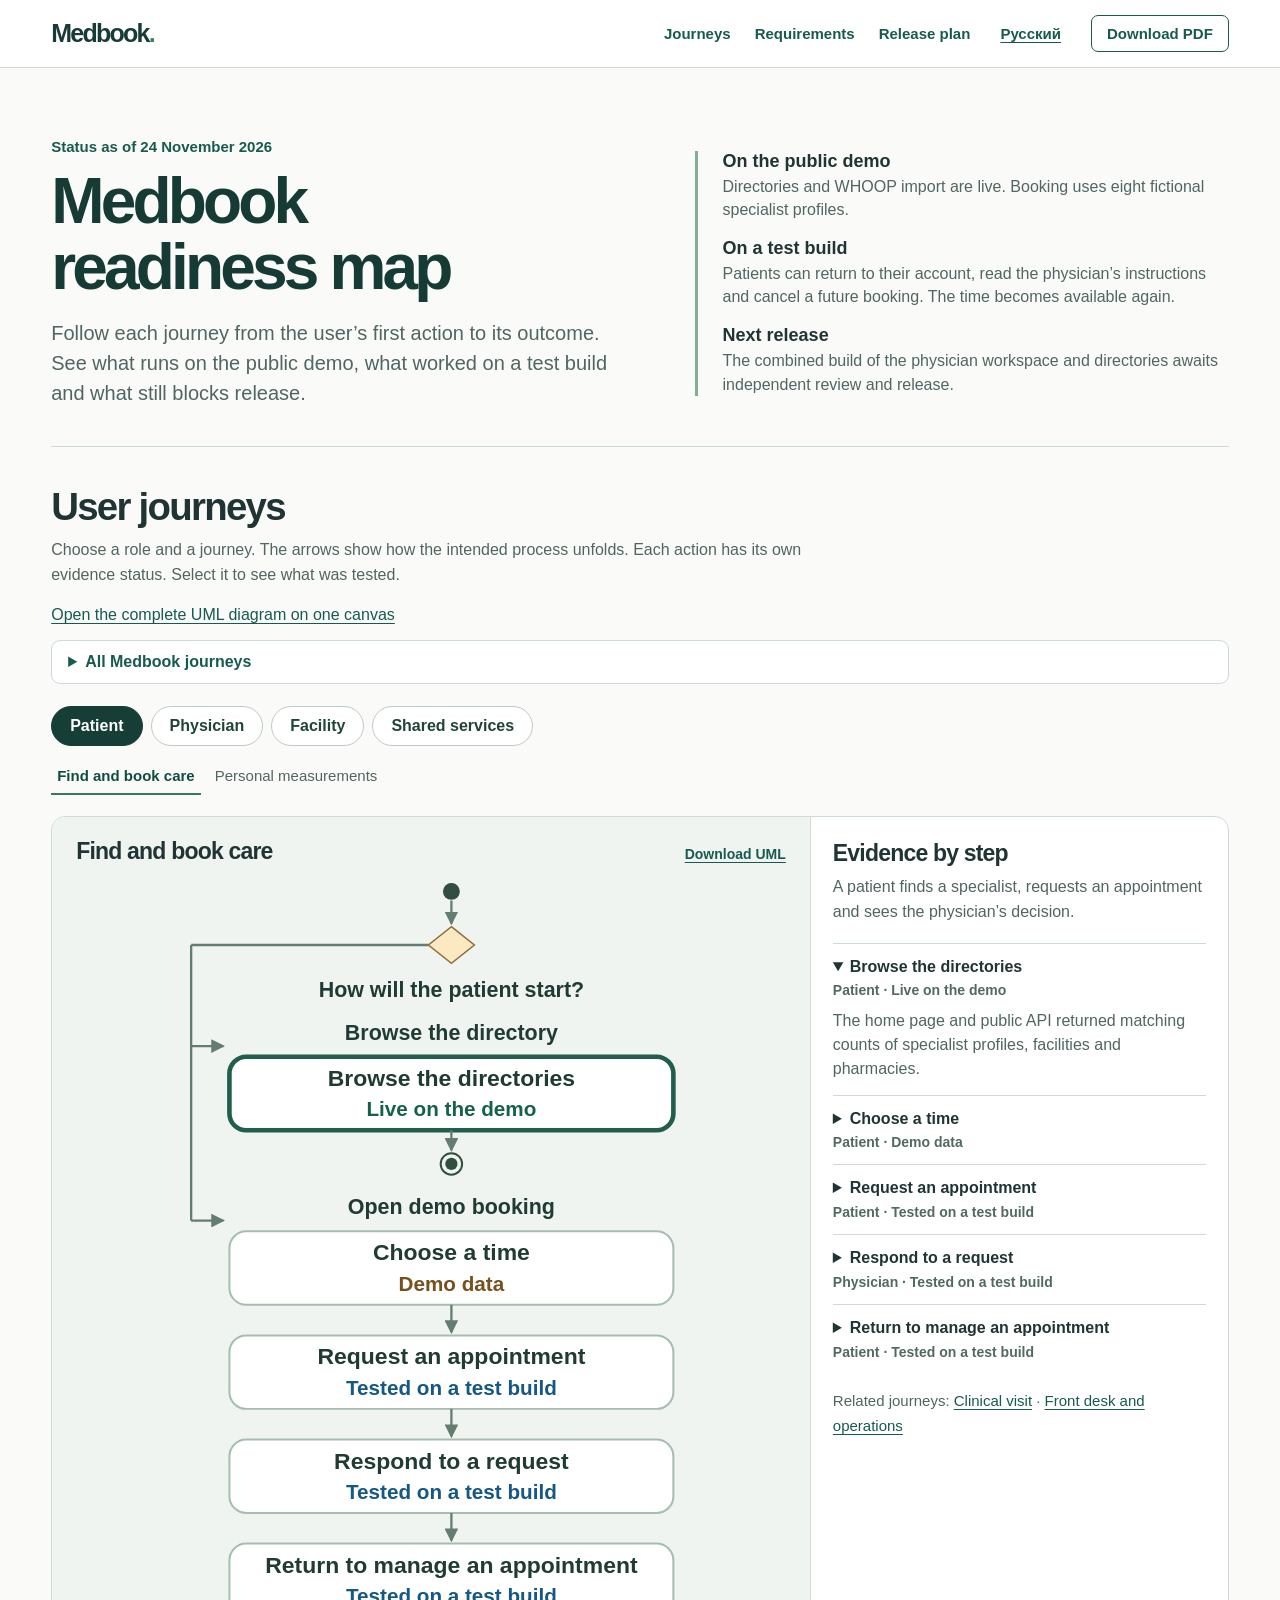
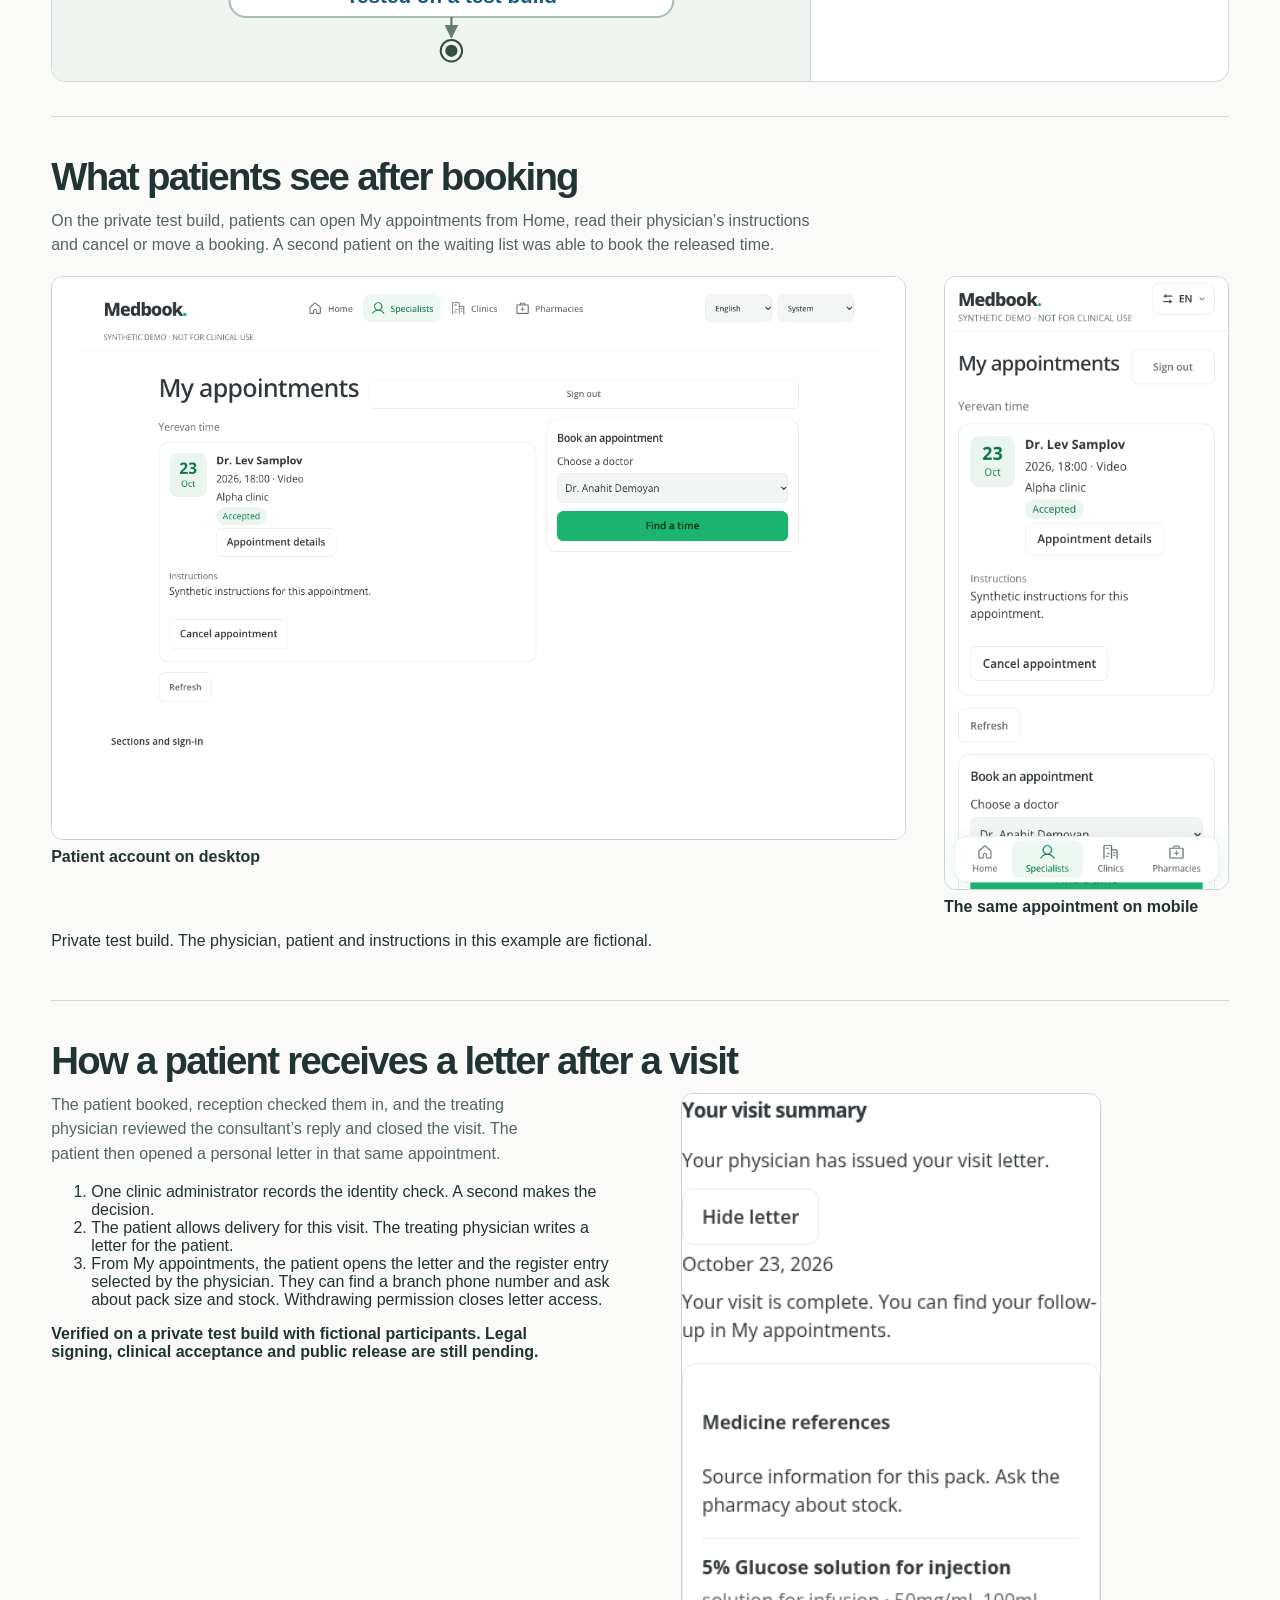
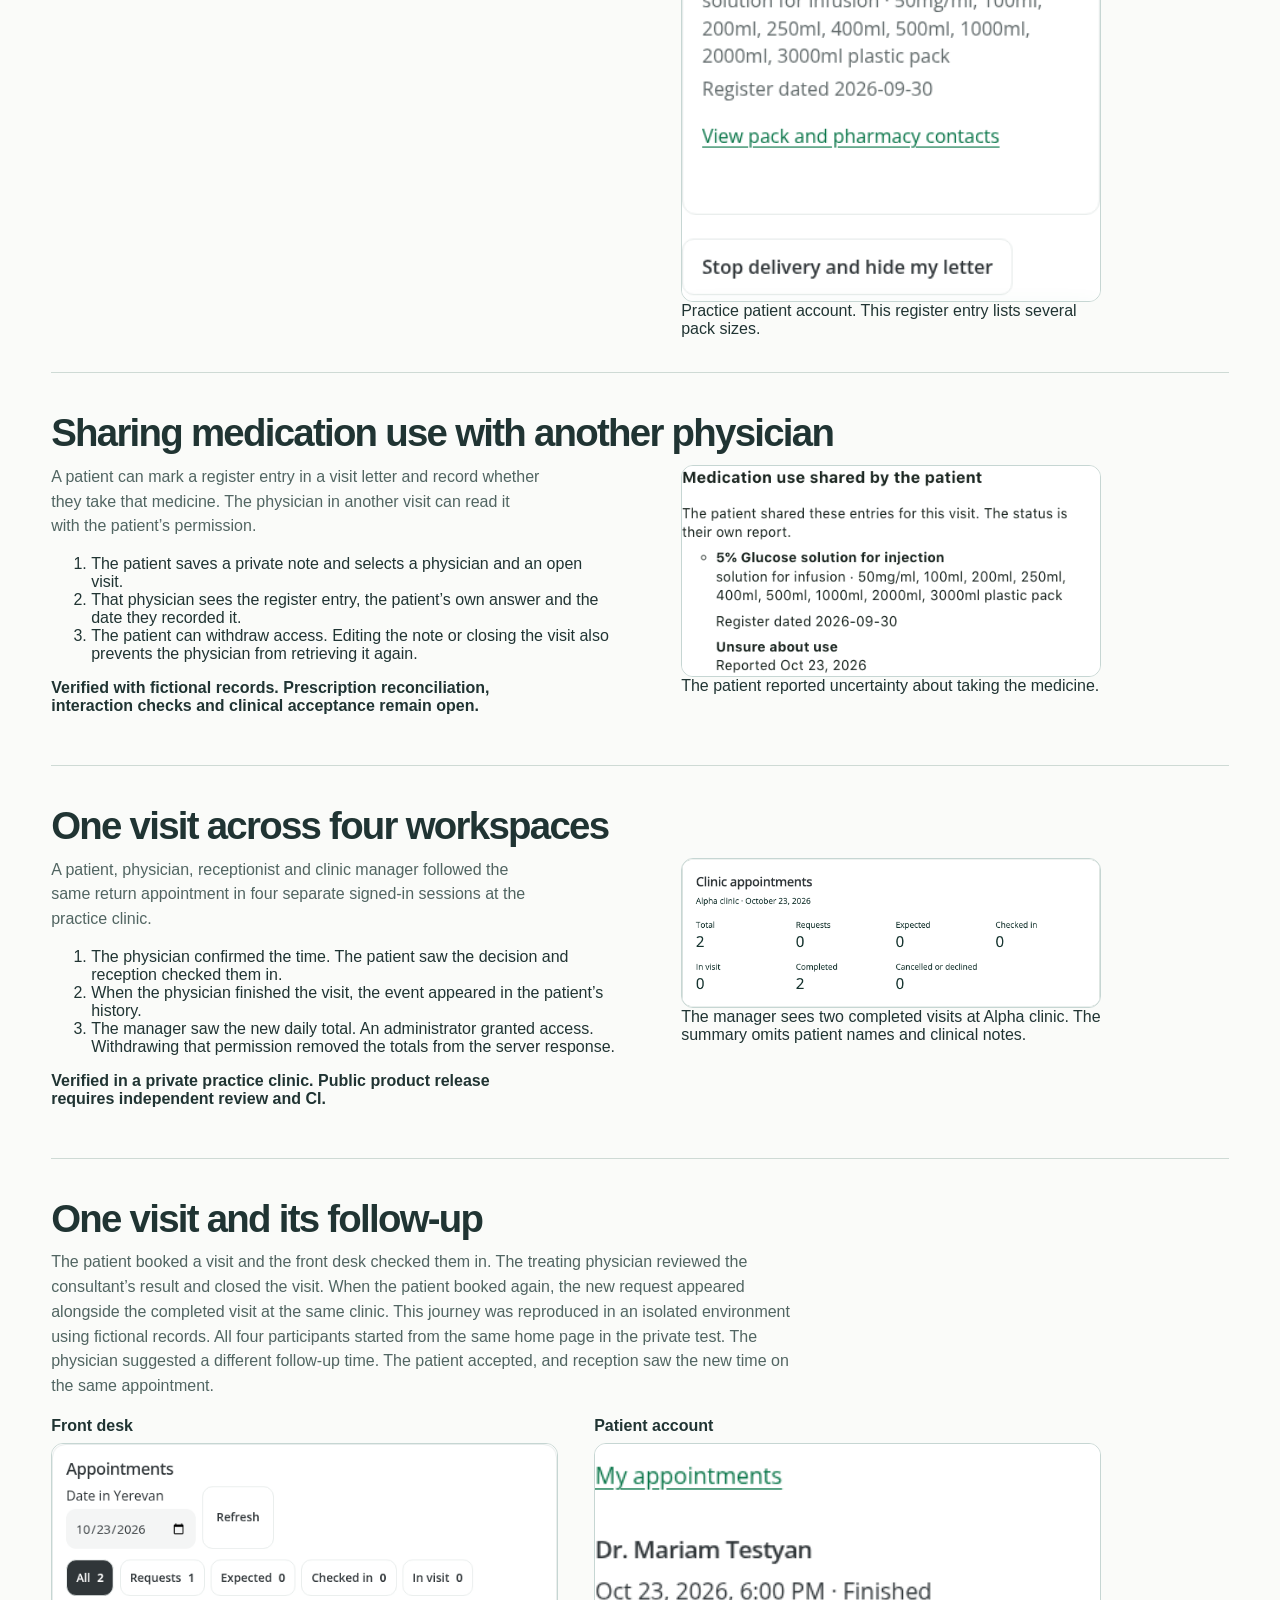
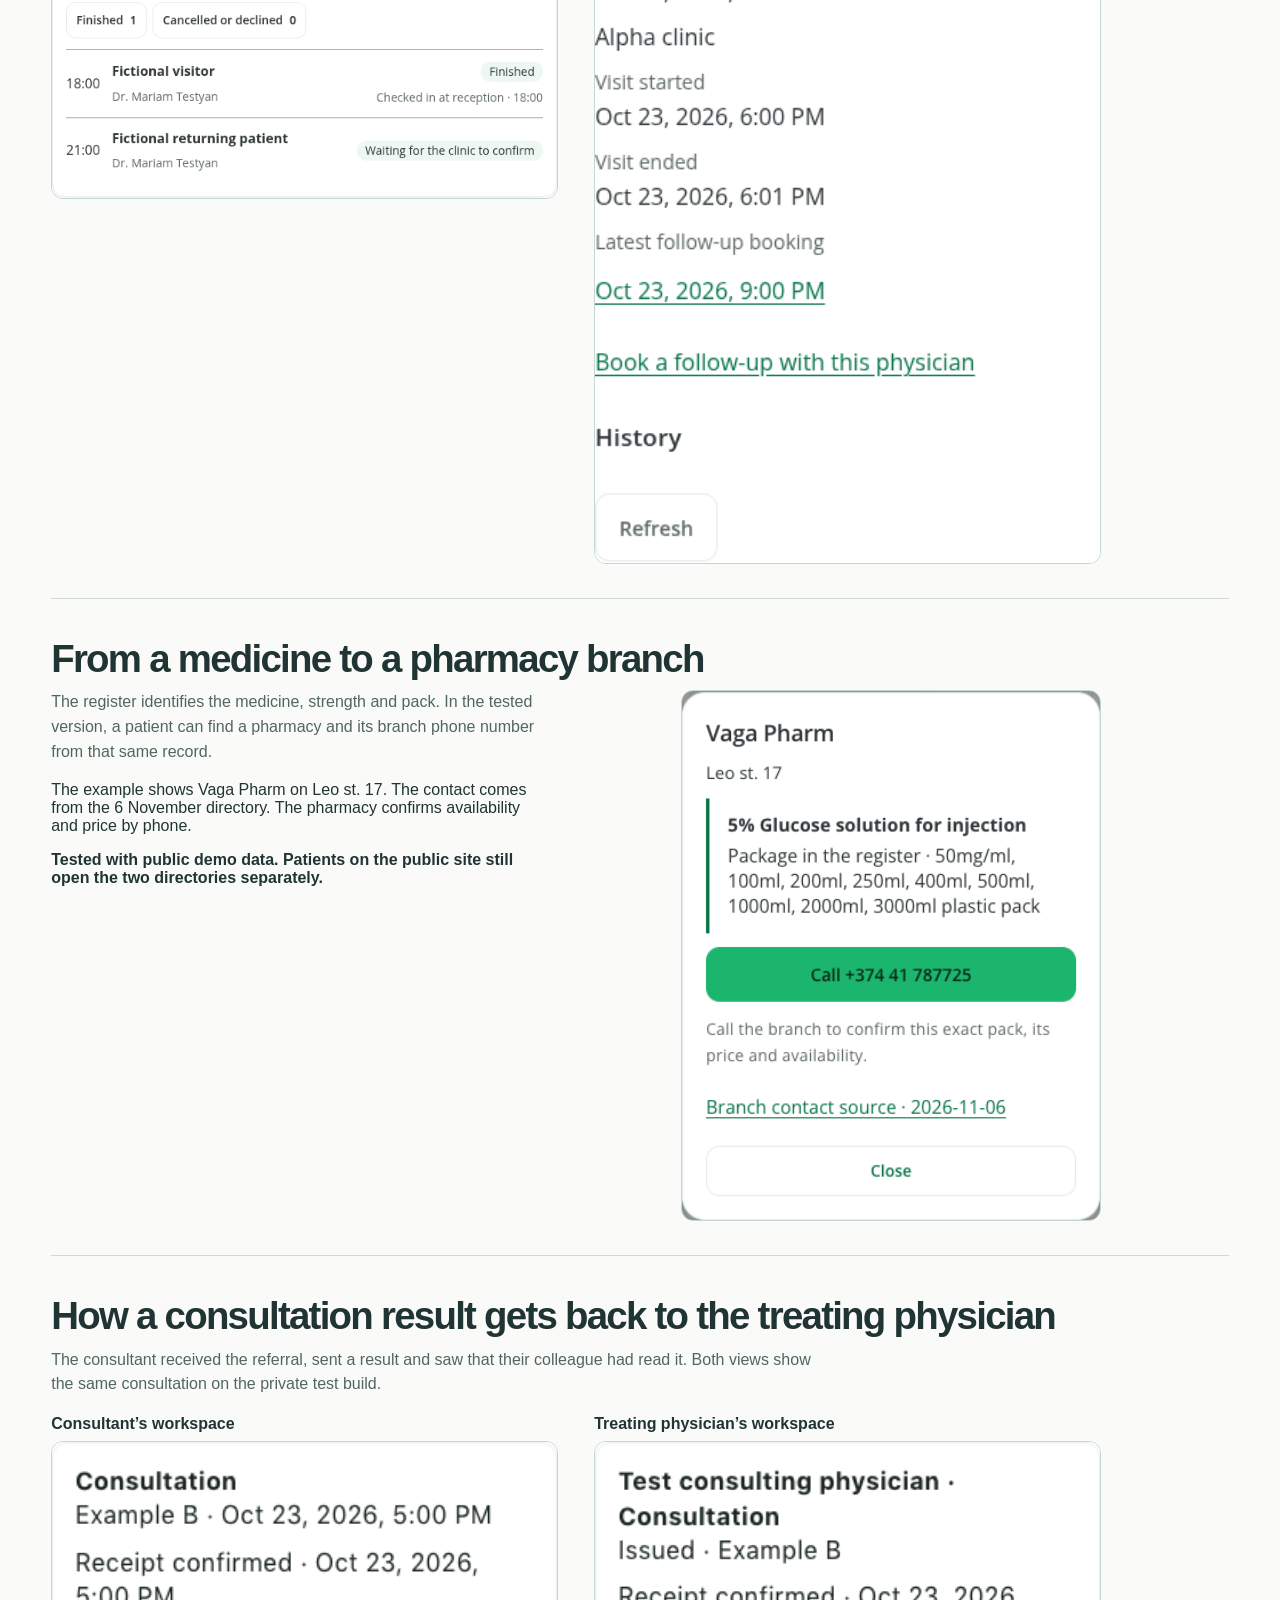
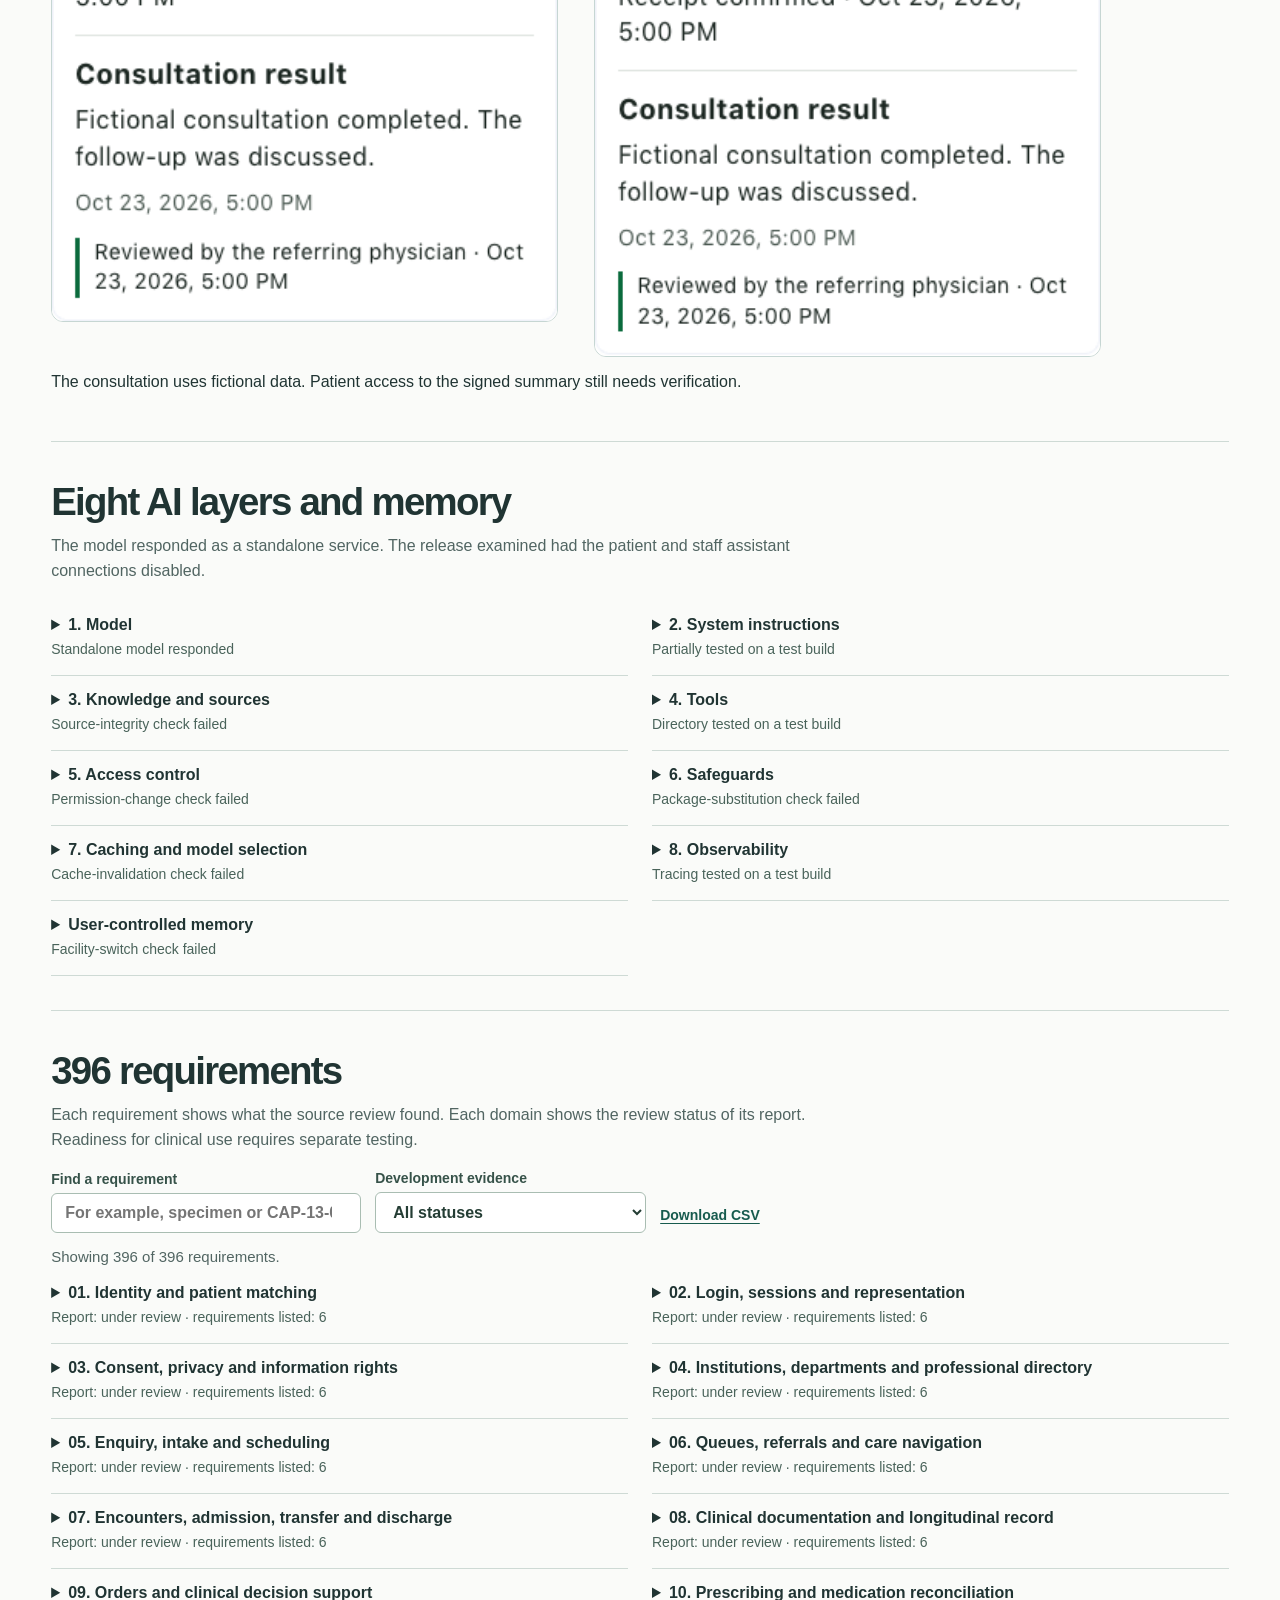
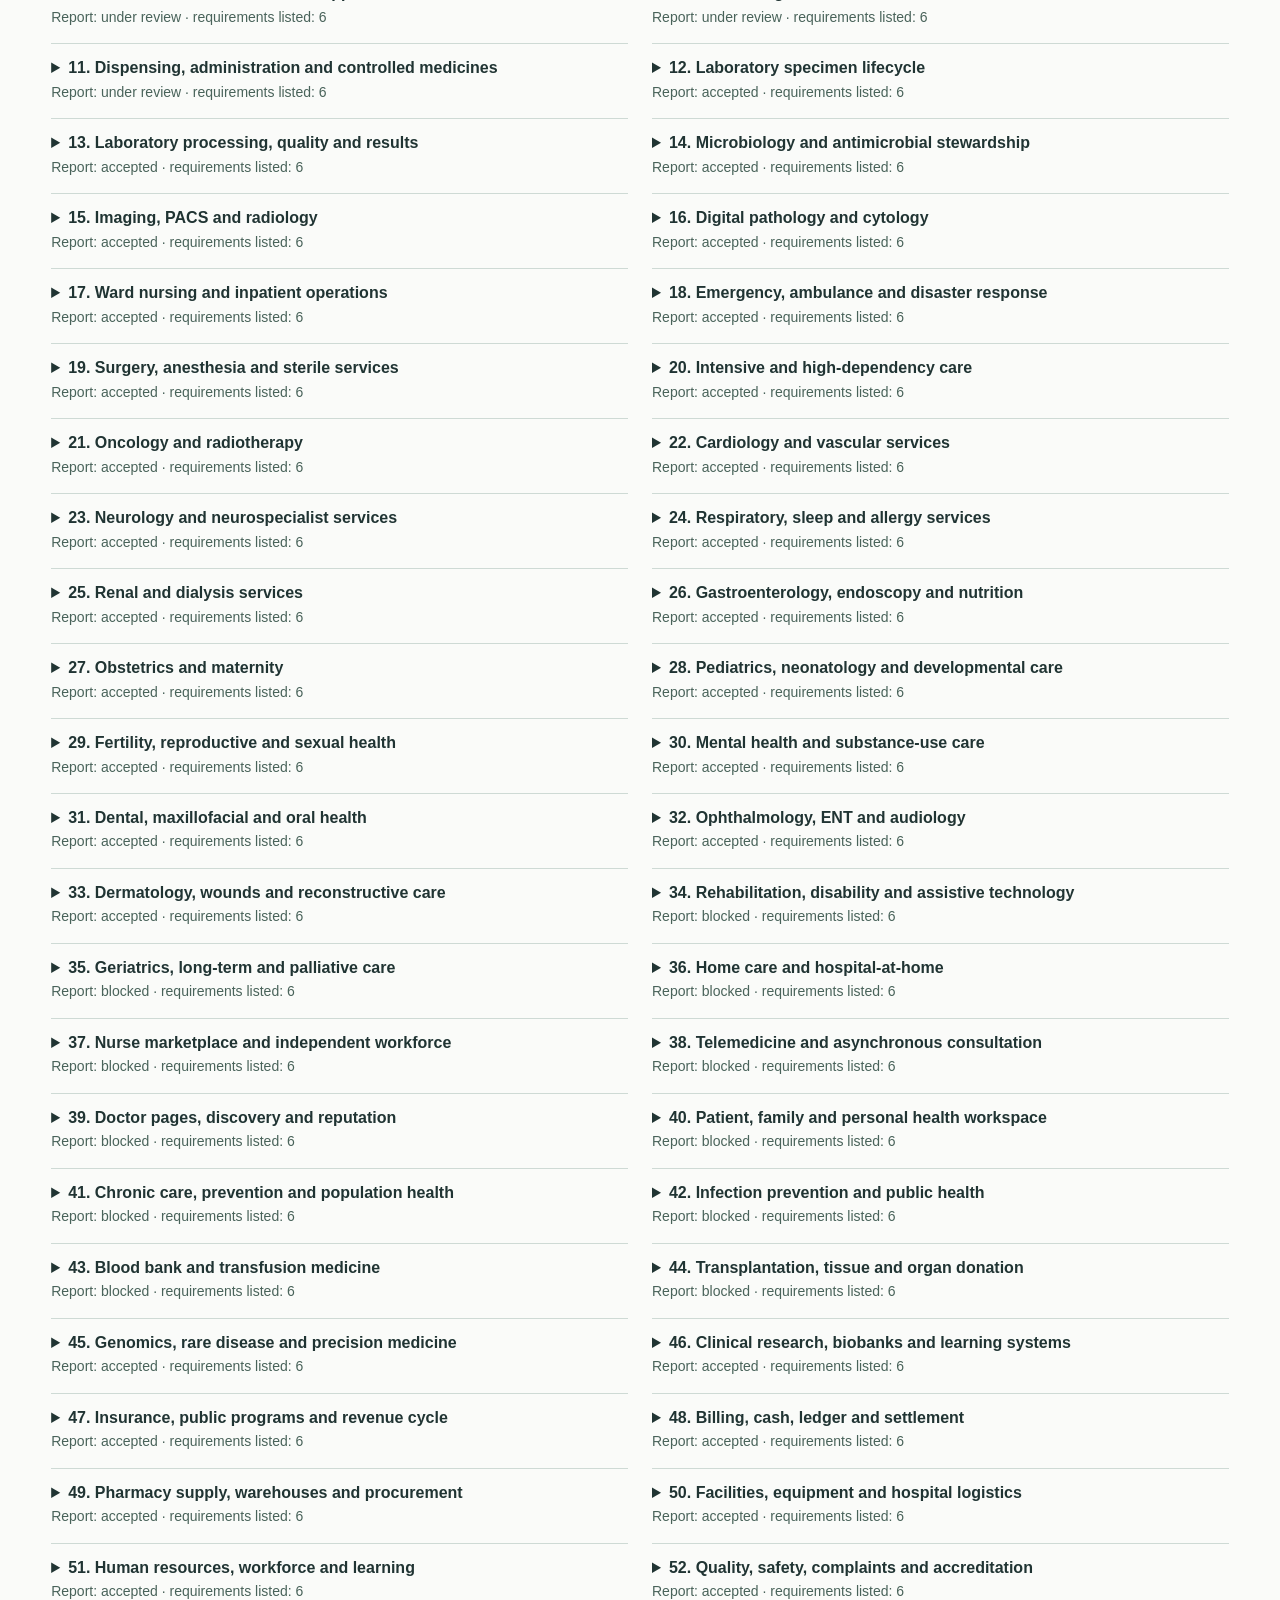
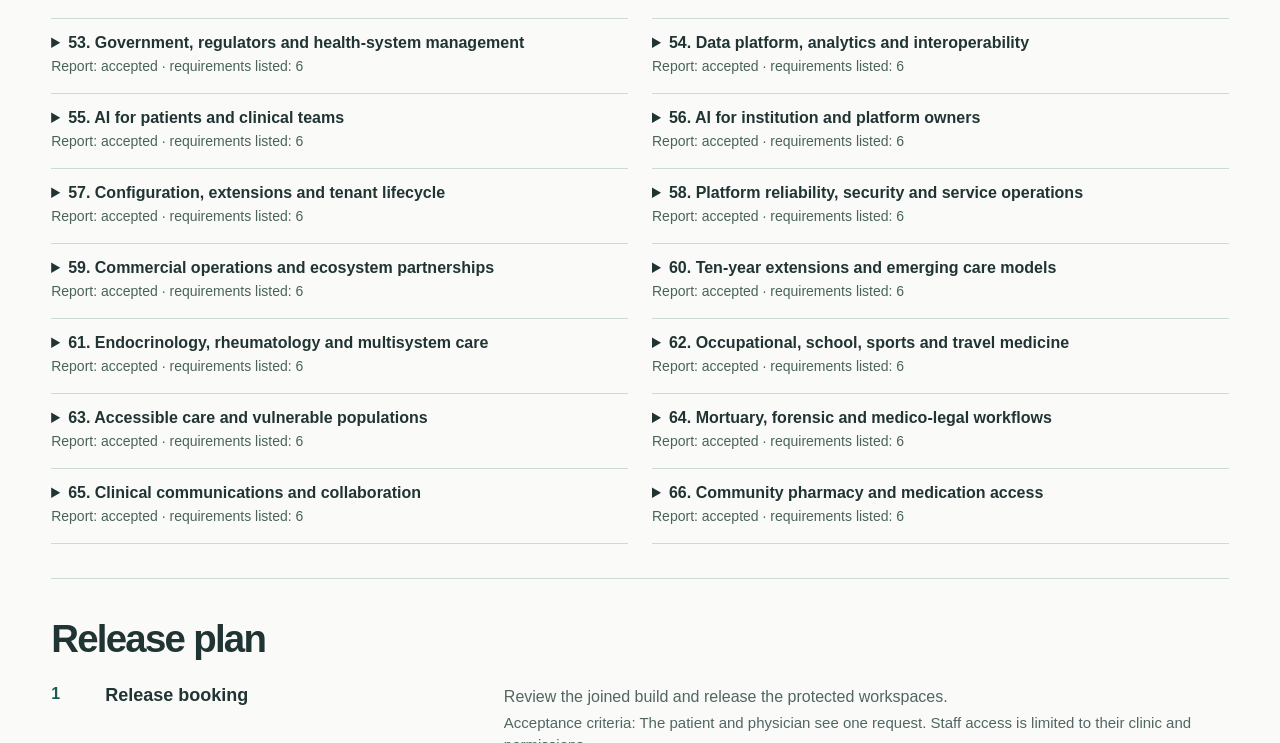
==== commit 114ec249: "Show four connected clinic workspaces and the institution manager’s daily totals in both languages" ====
--- a/en.html
+++ b/en.html
@@ -37,6 +37,7 @@
 <section class="segment account-proof"><h2>What patients see after booking</h2><p class="deck">On the private test build, patients can open My appointments from Home, read their physician’s instructions and cancel or move a booking. A second patient on the waiting list was able to book the released time.</p><div class="account-screens"><figure><a href="booking-account-en-desktop.png"><img loading="lazy" width="1365" height="900" src="booking-account-en-desktop.png" alt="Patient account on desktop"></a><figcaption>Patient account on desktop</figcaption></figure><figure><a href="booking-account-en-mobile.png"><img loading="lazy" width="390" height="844" src="booking-account-en-mobile.png" alt="The same appointment on mobile"></a><figcaption>The same appointment on mobile</figcaption></figure></div><p>Private test build. The physician, patient and instructions in this example are fictional.</p></section>
 <section class="segment" id="visit-letter"><h2>How a patient receives a letter after a visit</h2><div class="pharmacy-enquiry"><div><p class="deck">The patient booked, reception checked them in, and the treating physician reviewed the consultant’s reply and closed the visit. The patient then opened a personal letter in that same appointment.</p><ol><li>One clinic administrator records the identity check. A second makes the decision.</li><li>The patient allows delivery for this visit. The treating physician writes a letter for the patient.</li><li>From My appointments, the patient opens the letter and the register entry selected by the physician. They can find a branch phone number and ask about pack size and stock. Withdrawing permission closes letter access.</li></ol><p><strong>Verified on a private test build with fictional participants. Legal signing, clinical acceptance and public release are still pending.</strong></p></div><figure><img src="letter-patient-en.png" loading="lazy" alt="An open letter in the test patient’s account"><figcaption>Practice patient account. This register entry lists several pack sizes.</figcaption></figure></div></section>
 <section class="segment" id="medicine-sharing"><h2>Sharing medication use with another physician</h2><div class="pharmacy-enquiry"><div><p class="deck">A patient can mark a register entry in a visit letter and record whether they take that medicine. The physician in another visit can read it with the patient’s permission.</p><ol><li>The patient saves a private note and selects a physician and an open visit.</li><li>That physician sees the register entry, the patient’s own answer and the date they recorded it.</li><li>The patient can withdraw access. Editing the note or closing the visit also prevents the physician from retrieving it again.</li></ol><p><strong>Verified with fictional records. Prescription reconciliation, interaction checks and clinical acceptance remain open.</strong></p></div><figure><img src="handoff-doctor-en.png" loading="lazy" alt="What the second physician sees"><figcaption>The patient reported uncertainty about taking the medicine.</figcaption></figure></div></section>
+<section class="segment" id="clinic-day"><h2>One visit across four workspaces</h2><div class="pharmacy-enquiry"><div><p class="deck">A patient, physician, receptionist and clinic manager followed the same return appointment in four separate signed-in sessions at the practice clinic.</p><ol><li>The physician confirmed the time. The patient saw the decision and reception checked them in.</li><li>When the physician finished the visit, the event appeared in the patient’s history.</li><li>The manager saw the new daily total. An administrator granted access. Withdrawing that permission removed the totals from the server response.</li></ol><p><strong>Verified in a private practice clinic. Public product release requires independent review and CI.</strong></p></div><figure><img src="manager-en.png" loading="lazy" alt="The clinic manager’s day board"><figcaption>The manager sees two completed visits at Alpha clinic. The summary omits patient names and clinical notes.</figcaption></figure></div></section>
 <section class="segment" id="return-visit"><h2>One visit and its follow-up</h2><p class="deck">The patient booked a visit and the front desk checked them in. The treating physician reviewed the consultant’s result and closed the visit. When the patient booked again, the new request appeared alongside the completed visit at the same clinic. This journey was reproduced in an isolated environment using fictional records. All four participants started from the same home page in the private test. The physician suggested a different follow-up time. The patient accepted, and reception saw the new time on the same appointment.</p><div class="consult-screens"><figure><figcaption>Front desk</figcaption><picture><source media="(max-width: 640px)" srcset="return-desk-en-mobile.png"><img loading="lazy" src="return-desk-en-desktop.png" alt="Clinic worklist with fictional appointments"></picture></figure><figure><figcaption>Patient account</figcaption><picture><source media="(max-width: 640px)" srcset="return-patient-en-mobile.png"><img loading="lazy" src="return-patient-en-desktop.png" alt="Completed appointment in the test patient’s account"></picture></figure></div></section>
 <section class="segment" id="pharmacy-enquiry"><h2>From a medicine to a pharmacy branch</h2><div class="pharmacy-enquiry"><div><p class="deck">The register identifies the medicine, strength and pack. In the tested version, a patient can find a pharmacy and its branch phone number from that same record.</p><p>The example shows Vaga Pharm on Leo st. 17. The contact comes from the 6 November directory. The pharmacy confirms availability and price by phone.</p><p><strong>Tested with public demo data. Patients on the public site still open the two directories separately.</strong></p></div><figure><picture><source media="(max-width: 640px)" srcset="pharmacy-en-mobile.png"><img loading="lazy" src="pharmacy-en-desktop.png" alt="Branch phone number and registered pack"></picture></figure></div></section>
 <section class="segment" id="consultation"><h2>How a consultation result gets back to the treating physician</h2><p class="deck">The consultant received the referral, sent a result and saw that their colleague had read it. Both views show the same consultation on the private test build.</p><div class="consult-screens"><figure><figcaption>Consultant’s workspace</figcaption><picture><source media="(max-width: 640px)" srcset="consult-receiver-en-mobile.png"><img loading="lazy" src="consult-receiver-en-desktop.png" alt="Consultant’s workspace"></picture></figure><figure><figcaption>Treating physician’s workspace</figcaption><picture><source media="(max-width: 640px)" srcset="consult-sender-en-mobile.png"><img loading="lazy" src="consult-sender-en-desktop.png" alt="Treating physician’s workspace"></picture></figure></div><p>The consultation uses fictional data. Patient access to the signed summary still needs verification.</p></section>
@@ -49,5 +50,5 @@
 <section class="segment sources"><h2>Sources and reporting date</h2>
 <p>The public screens, server aggregates and demo version were checked on 23 November 2026. Test accounts completed the journey from the home page through the end of a visit over private HTTPS at 00:28 Yerevan time on 24 November. At 00:53 the treating physician confirmed an immutable note on the same visit. Patient delivery remains open. At 01:47 Yerevan time two patients completed the transfer and waiting-list journey. Independent review and the project’s release checks are still open. The register draws on six reports covering the original requirements. Four reports had been accepted, one was in review and one was blocked at the reporting cutoff.</p><a href="medbook-readiness-en.pdf">Open the full presentation</a></section>
 </main><footer>Medbook · Product readiness · 24 November 2026</footer>
-<script type="application/json" id="dataset">{"flows":[{"key":"care","name":"Find and book care","goal":"A patient finds a specialist, requests an appointment and sees the physician’s decision.","steps":[{"role":"Patient","label":"Browse the directories","state":"live","proof":"The home page and public API returned matching counts of specialist profiles, facilities and pharmacies."},{"role":"Patient","label":"Choose a time","state":"demo","proof":"Eight fictional profiles offer appointment slots on mobile and desktop. The directory has no live connection to the specialists’ calendars."},{"role":"Patient","label":"Request an appointment","state":"stand","proof":"The selected clinic received one request. When the server response was lost, the patient recovered that booking from their account without submitting it again."},{"role":"Physician","label":"Respond to a request","state":"stand","proof":"The physician offered another available time. The patient accepted in their account and reception saw the new time on the same appointment."},{"role":"Patient","label":"Return to manage an appointment","state":"stand","proof":"The patient booked a follow-up with the same physician from a completed visit. Both appointments stayed in the account. The physician and front desk received the new request."}],"spec":["IF","How will the patient start?","Browse the directory",[0],"Open demo booking",[1,2,3,4]]},{"key":"visit","name":"Clinical visit","goal":"Follow an accepted appointment through to a visit summary the patient can open.","steps":[{"role":"Physician, patient and receptionist","label":"Start and finish the booked visit","state":"stand","proof":"One patient checked in, saw the visit start and saw it finish. On that same visit, the treating physician read the consultant’s result. Reception saw the closure."},{"role":"Physician","label":"Change appointment hours","state":"stand","proof":"A physician closed one clinic to new bookings. The existing patient and reception saw a notice. Another patient could still book at the second clinic."},{"role":"Two physicians","label":"Return and review a consultation result","state":"stand","proof":"The consultant returned a result. The treating physician read it in the original visit and confirmed review. The consultant saw the acknowledgment."},{"role":"Physician and patient","label":"Hold a video visit","state":"part","proof":"Pages exist for both participants, along with a visit service. On the public demo, the checked URLs were closed. No two-person call was confirmed there."},{"role":"Patient","label":"Read the physician’s letter","state":"stand","proof":"The patient allowed delivery and followed the letter’s register entry to a pharmacy branch phone number."}],"spec":["MID",[0],"Choose a task","Manage the schedule",[1],"Conduct a visit",[2,4],"Video consultation",[3]]},{"key":"whoop","name":"Personal WHOOP data","goal":"From the device owner’s consent to viewing and interpreting their own measurements.","steps":[{"role":"Patient","label":"Connect a WHOOP account","state":"live","proof":"The server recorded one active connection. The aggregate data do not identify the owner."},{"role":"Server","label":"Save measurements","state":"live","proof":"The server recorded 22 sleep events, 16 recovery events and 20 cycles. Eight syncs completed. The last was on 22 November at 16:53 Yerevan time."},{"role":"Patient","label":"View only personal data","state":"stand","proof":"On the test build, two test patients could access only their own data. The demo rejected a signed-out request. The complete dashboard still needs verification with two real users."},{"role":"AI","label":"Explain trends","state":"off","proof":"The public demo has no model connected to WHOOP. Its AI request log contained zero entries."}],"spec":["SEQ",[0,1,2,3]]},{"key":"staff","name":"Clinic shifts","goal":"Two staff members see the manager’s decision and check their shift.","steps":[{"role":"Staff member","label":"Accept an invitation","state":"stand","proof":"On the private test build, accepting an invitation opened an active staff session."},{"role":"Staff member","label":"View an assigned shift","state":"stand","proof":"The staff member saw their own shift. The staff session could not open the physician workspace."},{"role":"Two staff members","label":"Request and accept a swap","state":"stand","proof":"One staff member requested the swap and the other accepted it in a separate session."},{"role":"Manager","label":"Approve the request","state":"stand","proof":"Both employees saw the decision. After a lost response, the manager could distinguish their own decision from one recorded by a second manager."},{"role":"Facility and staff","label":"Check the shift against the published schedule","state":"stand","proof":"Both employees saw the version, assigned colleague and later withdrawal. The planning module published the test schedule. The public manager workspace remains closed."}],"spec":["SEQ",[0,1,2,3,4]]},{"key":"medication","name":"Prescriptions and pharmacies","goal":"From looking up a medicine to safe prescribing, current branch availability and dispensing.","steps":[{"role":"Patient","label":"Find a medicine and a pharmacy","state":"live","proof":"The demo provides a dated medicines register and a pharmacy directory. Entries identify the source and show package and dosage details where the register supplies them."},{"role":"Physician","label":"Reconcile prescriptions","state":"part","proof":"Code exists for reconciling prescriptions from different physicians, authorizing prescriptions and checking interactions. The latter two passed independent review. The full shared-chart journey awaits acceptance."},{"role":"Physician","label":"Assess a conflict or alternative","state":"gap","proof":"This needs a shared list with an identifiable prescriber for each item, validated rules and a physician’s decision the patient can see. Clinical acceptance remains open."},{"role":"Pharmacy","label":"Confirm stock and price","state":"gap","proof":"The test build shows the branch phone alongside the registered pack. The pharmacy confirms stock and price by phone."},{"role":"Pharmacist","label":"Dispense the prescribed medicine","state":"gap","proof":"Components exist for inventory and dispensing. Fulfilling a specific prescription and updating the patient’s status on the demo remain unverified."}],"spec":["SEQ",[0,1,2,3,4]]},{"key":"lab","name":"Laboratory","goal":"Follow a test order through to delivery of its result to the treating physician.","steps":[{"role":"Physician","label":"Order a test","state":"part","proof":"The review found a diagnostic order module. Its connection to the full laboratory journey on the demo remains unverified."},{"role":"Lab technician","label":"Register a specimen","state":"part","proof":"Source code exists for specimen collection. The active release lacks the main file at the path cited in the report."},{"role":"Lab technician","label":"Review the worklist and result","state":"part","proof":"The worklist and validation files matched the accepted source exactly. Both components have tests. The public laboratory entry point returned HTTP 404."},{"role":"Physician","label":"Receive the released report","state":"gap","proof":"The evidence contains no run from specimen collection to delivery of the report to the correct physician in the published workspace."}],"spec":["SEQ",[0,1,2,3]]},{"key":"clinic","name":"Front desk and operations","goal":"From offering an available slot to managing staff, purchasing and finance.","steps":[{"role":"Front desk","label":"Check in for an in-person visit","state":"stand","proof":"The receptionist checked in the patient. The patient and booked physician saw the arrival time. The other clinic could not see the booking."},{"role":"Manager","label":"Manage staff and service requests","state":"stand","proof":"Six modules were assembled in one test environment. Sign-in, reading and writing were verified. A workflow across all six modules still awaits acceptance."},{"role":"Purchaser","label":"Review a purchase and commission","state":"stand","proof":"A separate test build verified purchase access and commission disclosure. It denied access to a user from another facility."},{"role":"Warehouse and accounting","label":"Reconcile delivery, payment and stock","state":"part","proof":"The release includes lot receipt, stock movements and recalls, forecasting, pricing and accounting. A full delivery and a real payment remain unverified."}],"spec":["MULTI","Choose a facility operation",[["Front desk",[0]],["Staffing",[1]],["Purchasing and finance",[2,3]]]]},{"key":"ai","name":"Medbook assistant","goal":"From a question the user is authorized to ask to a model answer grounded in sources.","steps":[{"role":"User","label":"Ask a question under an assigned role","state":"stand","proof":"Role-based instructions and sessions were tested on an application test build. The public assistant entry point returned HTTP 404."},{"role":"AI gateway","label":"Select sources and tools","state":"stand","proof":"The gateway identified answer sources, used a pinned document version and rejected a changed source."},{"role":"AI gateway","label":"Check access, memory and cache","state":"stand","proof":"The private build passed checks for permission changes, moves between facilities, cache invalidation and isolation of saved preferences."},{"role":"Model","label":"Answer in the application","state":"off","proof":"A standalone model service answered a short request. Model connections for patient and staff interfaces were disabled in the release examined."},{"role":"Team","label":"Assess answer quality by role","state":"gap","proof":"Two gateway suites on one build passed 112 of 112 and 155 of 155 checks. Answer quality with a live model still needs evaluation for each role."}],"spec":["SEQ",[0,1,2,3,4]]},{"key":"release","name":"Build and release","goal":"Follow a tested user journey through the gates to Medbook’s public entry point.","steps":[{"role":"Development","label":"Combine two reviewed branches","state":"stand","proof":"The build brought together the directories, restricted physician workspace and WHOOP changes. The only conflict occurred in a test file."},{"role":"Integration","label":"Test the journey across roles","state":"stand","proof":"On 23 November at 14:49 Yerevan time, the combined test build verified appointment requests and physician decisions, role isolation and a shift swap."},{"role":"Independent reviewer","label":"Review the combined build","state":"gap","proof":"Both source branches passed independent review. At the reporting cutoff, the new combined build had no separate review decision."},{"role":"Release team","label":"Run the standard release checks","state":"hold","proof":"In one check, collecting evidence took 48 seconds against a 25-second limit. The standard release check and release authorization for the combined version remain unverified."},{"role":"User","label":"Repeat the journey on the public release","state":"gap","proof":"The public demo was running the previous release when checked. The final post-publication test is still pending."}],"spec":["SEQ",[0,1,2,3,4]]}],"states":{"live":"Live on the demo","demo":"Demo data","stand":"Tested on a test build","part":"Partial implementation","fail":"Check failed","off":"Disabled","gap":"Unverified","hold":"Release blocked"},"overview":[["Patient",[["Find and book care","care"],["Personal measurements","whoop"]]],["Physician",[["Clinical visit","visit"],["Prescriptions and pharmacies","medication"],["Laboratory","lab"]]],["Facility",[["Clinic shifts","staff"],["Operations","clinic"]]],["Shared services",[["Assistant","ai"],["Build and release","release"]]]],"register":[{"id":"CAP-01-01","dom":1,"section":"Identity and patient matching","title":"Register a provisional patient","original":"Register a provisional patient","state":"Included in an earlier build","review":"Under review","match":"Outside this sample","found":true},{"id":"CAP-01-02","dom":1,"section":"Identity and patient matching","title":"Claim an existing chart","original":"Claim an existing chart","state":"Development evidence found","review":"Under review","match":"Outside this sample","found":true},{"id":"CAP-01-03","dom":1,"section":"Identity and patient matching","title":"Merge duplicate records","original":"Merge duplicate records","state":"Development evidence found","review":"Under review","match":"Outside this sample","found":true},{"id":"CAP-01-04","dom":1,"section":"Identity and patient matching","title":"Correct a mistaken merge","original":"Correct a mistaken merge","state":"Development evidence found","review":"Under review","match":"Outside this sample","found":true},{"id":"CAP-01-05","dom":1,"section":"Identity and patient matching","title":"Manage demographics and contacts","original":"Manage demographics and contacts","state":"Development evidence found","review":"Under review","match":"Outside this sample","found":true},{"id":"CAP-01-06","dom":1,"section":"Identity and patient matching","title":"Reconcile an unknown emergency identity","original":"Reconcile an unknown emergency identity","state":"Development evidence found","review":"Under review","match":"Outside this sample","found":true},{"id":"CAP-02-01","dom":2,"section":"Login, sessions and representation","title":"Register and verify a digital account","original":"Register and verify a digital account","state":"Development evidence found","review":"Under review","match":"Outside this sample","found":true},{"id":"CAP-02-02","dom":2,"section":"Login, sessions and representation","title":"Enroll login factors and recover access","original":"Enroll login factors and recover access","state":"Development evidence found","review":"Under review","match":"Outside this sample","found":true},{"id":"CAP-02-03","dom":2,"section":"Login, sessions and representation","title":"Invite and offboard staff","original":"Invite and offboard staff","state":"Development evidence found","review":"Under review","match":"Outside this sample","found":true},{"id":"CAP-02-04","dom":2,"section":"Login, sessions and representation","title":"Manage devices and sessions","original":"Manage devices and sessions","state":"Implementation unverified","review":"Under review","match":"Outside this sample","found":false},{"id":"CAP-02-05","dom":2,"section":"Login, sessions and representation","title":"Delegate patient representation","original":"Delegate patient representation","state":"Development evidence found","review":"Under review","match":"Outside this sample","found":true},{"id":"CAP-02-06","dom":2,"section":"Login, sessions and representation","title":"Review guardianship/capacity transitions","original":"Review guardianship/capacity transitions","state":"Development evidence found","review":"Under review","match":"Outside this sample","found":true},{"id":"CAP-03-01","dom":3,"section":"Consent, privacy and information rights","title":"Capture purpose-specific consent","original":"Capture purpose-specific consent","state":"Development evidence found","review":"Under review","match":"Outside this sample","found":true},{"id":"CAP-03-02","dom":3,"section":"Consent, privacy and information rights","title":"Withdraw or amend consent","original":"Withdraw or amend consent","state":"Development evidence found","review":"Under review","match":"Outside this sample","found":true},{"id":"CAP-03-03","dom":3,"section":"Consent, privacy and information rights","title":"Apply sensitive-record segmentation","original":"Apply sensitive-record segmentation","state":"Development evidence found","review":"Under review","match":"Outside this sample","found":true},{"id":"CAP-03-04","dom":3,"section":"Consent, privacy and information rights","title":"Provide patient access/export","original":"Provide patient access/export","state":"Development evidence found","review":"Under review","match":"Outside this sample","found":true},{"id":"CAP-03-05","dom":3,"section":"Consent, privacy and information rights","title":"Handle correction and deletion requests","original":"Handle correction and deletion requests","state":"Included in an earlier build","review":"Under review","match":"Outside this sample","found":true},{"id":"CAP-03-06","dom":3,"section":"Consent, privacy and information rights","title":"Review emergency access","original":"Review emergency access","state":"Included in an earlier build","review":"Under review","match":"Outside this sample","found":true},{"id":"CAP-04-01","dom":4,"section":"Institutions, departments and professional directory","title":"Model organizations and facilities","original":"Model organizations and facilities","state":"Development evidence found","review":"Under review","match":"Outside this sample","found":true},{"id":"CAP-04-02","dom":4,"section":"Institutions, departments and professional directory","title":"Configure departments and services","original":"Configure departments and services","state":"Development evidence found","review":"Under review","match":"Outside this sample","found":true},{"id":"CAP-04-03","dom":4,"section":"Institutions, departments and professional directory","title":"Manage rooms, beds and equipment","original":"Manage rooms, beds and equipment","state":"Development evidence found","review":"Under review","match":"Outside this sample","found":true},{"id":"CAP-04-04","dom":4,"section":"Institutions, departments and professional directory","title":"Verify licenses and clinical privileges","original":"Verify licenses and clinical privileges","state":"Development evidence found","review":"Under review","match":"Outside this sample","found":true},{"id":"CAP-04-05","dom":4,"section":"Institutions, departments and professional directory","title":"Manage temporary assignments","original":"Manage temporary assignments","state":"Development evidence found","review":"Under review","match":"Outside this sample","found":true},{"id":"CAP-04-06","dom":4,"section":"Institutions, departments and professional directory","title":"Publish provider affiliations","original":"Publish provider affiliations","state":"Development evidence found","review":"Under review","match":"Outside this sample","found":true},{"id":"CAP-05-01","dom":5,"section":"Enquiry, intake and scheduling","title":"Capture enquiries across channels","original":"Capture enquiries across channels","state":"Development evidence found","review":"Under review","match":"Outside this sample","found":true},{"id":"CAP-05-02","dom":5,"section":"Enquiry, intake and scheduling","title":"Collect pre-visit forms","original":"Collect pre-visit forms","state":"Implementation unverified","review":"Under review","match":"Outside this sample","found":false},{"id":"CAP-05-03","dom":5,"section":"Enquiry, intake and scheduling","title":"Book provider/room/equipment together","original":"Book provider/room/equipment together","state":"Development evidence found","review":"Under review","match":"Outside this sample","found":true},{"id":"CAP-05-04","dom":5,"section":"Enquiry, intake and scheduling","title":"Manage waitlists and released slots","original":"Manage waitlists and released slots","state":"Included in an earlier build","review":"Under review","match":"Outside this sample","found":true},{"id":"CAP-05-05","dom":5,"section":"Enquiry, intake and scheduling","title":"Reschedule and cancel appointments","original":"Reschedule and cancel appointments","state":"Development evidence found","review":"Under review","match":"Outside this sample","found":true},{"id":"CAP-05-06","dom":5,"section":"Enquiry, intake and scheduling","title":"Plan group and recurring care","original":"Plan group and recurring care","state":"Development evidence found","review":"Under review","match":"Outside this sample","found":true},{"id":"CAP-06-01","dom":6,"section":"Queues, referrals and care navigation","title":"Check in and route patients","original":"Check in and route patients","state":"Implementation unverified","review":"Under review","match":"Outside this sample","found":false},{"id":"CAP-06-02","dom":6,"section":"Queues, referrals and care navigation","title":"Prioritize queues and urgent insertion","original":"Prioritize queues and urgent insertion","state":"Development evidence found","review":"Under review","match":"Outside this sample","found":true},{"id":"CAP-06-03","dom":6,"section":"Queues, referrals and care navigation","title":"Create internal and external referrals","original":"Create internal and external referrals","state":"Development evidence found","review":"Under review","match":"Outside this sample","found":true},{"id":"CAP-06-04","dom":6,"section":"Queues, referrals and care navigation","title":"Track referral closure","original":"Track referral closure","state":"Development evidence found","review":"Under review","match":"Outside this sample","found":true},{"id":"CAP-06-05","dom":6,"section":"Queues, referrals and care navigation","title":"Coordinate multi-service pathways","original":"Coordinate multi-service pathways","state":"Development evidence found","review":"Under review","match":"Outside this sample","found":true},{"id":"CAP-06-06","dom":6,"section":"Queues, referrals and care navigation","title":"Arrange accessible transport/interpreters","original":"Arrange accessible transport/interpreters","state":"Development evidence found","review":"Under review","match":"Outside this sample","found":true},{"id":"CAP-07-01","dom":7,"section":"Encounters, admission, transfer and discharge","title":"Open outpatient/home/virtual encounters","original":"Open outpatient/home/virtual encounters","state":"Development evidence found","review":"Under review","match":"Outside this sample","found":true},{"id":"CAP-07-02","dom":7,"section":"Encounters, admission, transfer and discharge","title":"Admit and assign a bed","original":"Admit and assign a bed","state":"Development evidence found","review":"Under review","match":"Outside this sample","found":true},{"id":"CAP-07-03","dom":7,"section":"Encounters, admission, transfer and discharge","title":"Transfer care or location","original":"Transfer care or location","state":"Development evidence found","review":"Under review","match":"Outside this sample","found":true},{"id":"CAP-07-04","dom":7,"section":"Encounters, admission, transfer and discharge","title":"Reverse an erroneous admission","original":"Reverse an erroneous admission","state":"Development evidence found","review":"Under review","match":"Outside this sample","found":true},{"id":"CAP-07-05","dom":7,"section":"Encounters, admission, transfer and discharge","title":"Record refusal or self-discharge","original":"Record refusal or self-discharge","state":"Development evidence found","review":"Under review","match":"Outside this sample","found":true},{"id":"CAP-07-06","dom":7,"section":"Encounters, admission, transfer and discharge","title":"Discharge with continuity actions","original":"Discharge with continuity actions","state":"Development evidence found","review":"Under review","match":"Outside this sample","found":true},{"id":"CAP-08-01","dom":8,"section":"Clinical documentation and longitudinal record","title":"Create structured and narrative notes","original":"Create structured and narrative notes","state":"Development evidence found","review":"Under review","match":"Outside this sample","found":true},{"id":"CAP-08-02","dom":8,"section":"Clinical documentation and longitudinal record","title":"Capture observations and measurements","original":"Capture observations and measurements","state":"Development evidence found","review":"Under review","match":"Outside this sample","found":true},{"id":"CAP-08-03","dom":8,"section":"Clinical documentation and longitudinal record","title":"Maintain problems, allergies and history","original":"Maintain problems, allergies and history","state":"Development evidence found","review":"Under review","match":"Outside this sample","found":true},{"id":"CAP-08-04","dom":8,"section":"Clinical documentation and longitudinal record","title":"Sign, co-sign and amend records","original":"Sign, co-sign and amend records","state":"Development evidence found","review":"Under review","match":"Outside this sample","found":true},{"id":"CAP-08-05","dom":8,"section":"Clinical documentation and longitudinal record","title":"Coordinate plans and multidisciplinary review","original":"Coordinate plans and multidisciplinary review","state":"Development evidence found","review":"Under review","match":"Outside this sample","found":true},{"id":"CAP-08-06","dom":8,"section":"Clinical documentation and longitudinal record","title":"Attach and classify documents/media","original":"Attach and classify documents/media","state":"Development evidence found","review":"Under review","match":"Outside this sample","found":true},{"id":"CAP-09-01","dom":9,"section":"Orders and clinical decision support","title":"Order investigations/procedures/consultations","original":"Order investigations/procedures/consultations","state":"Development evidence found","review":"Under review","match":"Outside this sample","found":true},{"id":"CAP-09-02","dom":9,"section":"Orders and clinical decision support","title":"Use versioned order sets","original":"Use versioned order sets","state":"Development evidence found","review":"Under review","match":"Outside this sample","found":true},{"id":"CAP-09-03","dom":9,"section":"Orders and clinical decision support","title":"Schedule recurring and conditional orders","original":"Schedule recurring and conditional orders","state":"Development evidence found","review":"Under review","match":"Outside this sample","found":true},{"id":"CAP-09-04","dom":9,"section":"Orders and clinical decision support","title":"Hold, cancel and replace orders","original":"Hold, cancel and replace orders","state":"Development evidence found","review":"Under review","match":"Outside this sample","found":true},{"id":"CAP-09-05","dom":9,"section":"Orders and clinical decision support","title":"Evaluate clinical checks","original":"Evaluate clinical checks","state":"Development evidence found","review":"Under review","match":"Outside this sample","found":true},{"id":"CAP-09-06","dom":9,"section":"Orders and clinical decision support","title":"Track acknowledgement and execution","original":"Track acknowledgement and execution","state":"Development evidence found","review":"Under review","match":"Outside this sample","found":true},{"id":"CAP-10-01","dom":10,"section":"Prescribing and medication reconciliation","title":"Reconcile home and institutional medicines","original":"Reconcile home and institutional medicines","state":"Development evidence found","review":"Under review","match":"Outside this sample","found":true},{"id":"CAP-10-02","dom":10,"section":"Prescribing and medication reconciliation","title":"Draft and authorize prescriptions","original":"Draft and authorize prescriptions","state":"Development evidence found","review":"Under review","match":"Outside this sample","found":true},{"id":"CAP-10-03","dom":10,"section":"Prescribing and medication reconciliation","title":"Represent dose and administration instructions","original":"Represent dose and administration instructions","state":"Development evidence found","review":"Under review","match":"Outside this sample","found":true},{"id":"CAP-10-04","dom":10,"section":"Prescribing and medication reconciliation","title":"Review contraindication/interaction checks","original":"Review contraindication/interaction checks","state":"Development evidence found","review":"Under review","match":"Outside this sample","found":true},{"id":"CAP-10-05","dom":10,"section":"Prescribing and medication reconciliation","title":"Manage renewals and substitutions","original":"Manage renewals and substitutions","state":"Implementation unverified","review":"Under review","match":"Outside this sample","found":false},{"id":"CAP-10-06","dom":10,"section":"Prescribing and medication reconciliation","title":"Send e-prescriptions and reconcile status","original":"Send e-prescriptions and reconcile status","state":"Development evidence found","review":"Under review","match":"Outside this sample","found":true},{"id":"CAP-11-01","dom":11,"section":"Dispensing, administration and controlled medicines","title":"Verify and dispense medication","original":"Verify and dispense medication","state":"Development evidence found","review":"Under review","match":"Outside this sample","found":true},{"id":"CAP-11-02","dom":11,"section":"Dispensing, administration and controlled medicines","title":"Prepare compounded or infusion products","original":"Prepare compounded or infusion products","state":"Development evidence found","review":"Under review","match":"Outside this sample","found":true},{"id":"CAP-11-03","dom":11,"section":"Dispensing, administration and controlled medicines","title":"Perform bedside identity/barcode checks","original":"Perform bedside identity/barcode checks","state":"Development evidence found","review":"Under review","match":"Outside this sample","found":true},{"id":"CAP-11-04","dom":11,"section":"Dispensing, administration and controlled medicines","title":"Document administration or non-administration","original":"Document administration or non-administration","state":"Development evidence found","review":"Under review","match":"Outside this sample","found":true},{"id":"CAP-11-05","dom":11,"section":"Dispensing, administration and controlled medicines","title":"Manage controlled-substance custody","original":"Manage controlled-substance custody","state":"Development evidence found","review":"Under review","match":"Outside this sample","found":true},{"id":"CAP-11-06","dom":11,"section":"Dispensing, administration and controlled medicines","title":"Reconcile partial doses and returns","original":"Reconcile partial doses and returns","state":"Development evidence found","review":"Under review","match":"Outside this sample","found":true},{"id":"CAP-12-01","dom":12,"section":"Laboratory specimen lifecycle","title":"Request and prepare specimen collection","original":"Request and prepare specimen collection","state":"Development evidence found","review":"Accepted","match":"File absent at the specified path","found":true},{"id":"CAP-12-02","dom":12,"section":"Laboratory specimen lifecycle","title":"Collect and label specimens","original":"Collect and label specimens","state":"Development evidence found","review":"Accepted","match":"File absent at the specified path","found":true},{"id":"CAP-12-03","dom":12,"section":"Laboratory specimen lifecycle","title":"Track transport and custody","original":"Track transport and custody","state":"Development evidence found","review":"Accepted","match":"File absent at the specified path","found":true},{"id":"CAP-12-04","dom":12,"section":"Laboratory specimen lifecycle","title":"Receive, reject or recollect specimens","original":"Receive, reject or recollect specimens","state":"Development evidence found","review":"Accepted","match":"File absent at the specified path","found":true},{"id":"CAP-12-05","dom":12,"section":"Laboratory specimen lifecycle","title":"Create aliquots and route reference tests","original":"Create aliquots and route reference tests","state":"Development evidence found","review":"Accepted","match":"File absent at the specified path","found":true},{"id":"CAP-12-06","dom":12,"section":"Laboratory specimen lifecycle","title":"Dispose or retain specimens","original":"Dispose or retain specimens","state":"Development evidence found","review":"Accepted","match":"File absent at the specified path","found":true},{"id":"CAP-13-01","dom":13,"section":"Laboratory processing, quality and results","title":"Build worklists and analyzer messages","original":"Build worklists and analyzer messages","state":"Module present in release","review":"Accepted","match":"File contents matched","found":true},{"id":"CAP-13-02","dom":13,"section":"Laboratory processing, quality and results","title":"Run quality control and calibration","original":"Run quality control and calibration","state":"Development evidence found","review":"Accepted","match":"File absent at the specified path","found":true},{"id":"CAP-13-03","dom":13,"section":"Laboratory processing, quality and results","title":"Validate quantitative/qualitative results","original":"Validate quantitative/qualitative results","state":"Module present in release","review":"Accepted","match":"File contents matched","found":true},{"id":"CAP-13-04","dom":13,"section":"Laboratory processing, quality and results","title":"Release and amend reports","original":"Release and amend reports","state":"Development evidence found","review":"Accepted","match":"File absent at the specified path","found":true},{"id":"CAP-13-05","dom":13,"section":"Laboratory processing, quality and results","title":"Escalate critical results","original":"Escalate critical results","state":"Development evidence found","review":"Accepted","match":"File absent at the specified path","found":true},{"id":"CAP-13-06","dom":13,"section":"Laboratory processing, quality and results","title":"Reconcile delayed/duplicate results","original":"Reconcile delayed/duplicate results","state":"Development evidence found","review":"Accepted","match":"File absent at the specified path","found":true},{"id":"CAP-14-01","dom":14,"section":"Microbiology and antimicrobial stewardship","title":"Track culture and organism workflows","original":"Track culture and organism workflows","state":"Development evidence found","review":"Accepted","match":"File absent at the specified path","found":true},{"id":"CAP-14-02","dom":14,"section":"Microbiology and antimicrobial stewardship","title":"Record susceptibility panels","original":"Record susceptibility panels","state":"Development evidence found","review":"Accepted","match":"File absent at the specified path","found":true},{"id":"CAP-14-03","dom":14,"section":"Microbiology and antimicrobial stewardship","title":"Handle contamination and mixed cultures","original":"Handle contamination and mixed cultures","state":"Development evidence found","review":"Accepted","match":"File absent at the specified path","found":true},{"id":"CAP-14-04","dom":14,"section":"Microbiology and antimicrobial stewardship","title":"Communicate preliminary urgent findings","original":"Communicate preliminary urgent findings","state":"Development evidence found","review":"Accepted","match":"File absent at the specified path","found":true},{"id":"CAP-14-05","dom":14,"section":"Microbiology and antimicrobial stewardship","title":"Support stewardship review","original":"Support stewardship review","state":"Development evidence found","review":"Accepted","match":"File absent at the specified path","found":true},{"id":"CAP-14-06","dom":14,"section":"Microbiology and antimicrobial stewardship","title":"Report resistance surveillance","original":"Report resistance surveillance","state":"Development evidence found","review":"Accepted","match":"File absent at the specified path","found":true},{"id":"CAP-15-01","dom":15,"section":"Imaging, PACS and radiology","title":"Schedule modality-specific studies","original":"Schedule modality-specific studies","state":"Development evidence found","review":"Accepted","match":"File absent at the specified path","found":true},{"id":"CAP-15-02","dom":15,"section":"Imaging, PACS and radiology","title":"Manage modality worklists and identities","original":"Manage modality worklists and identities","state":"Development evidence found","review":"Accepted","match":"File absent at the specified path","found":true},{"id":"CAP-15-03","dom":15,"section":"Imaging, PACS and radiology","title":"Store and retrieve imaging studies","original":"Store and retrieve imaging studies","state":"Development evidence found","review":"Accepted","match":"File absent at the specified path","found":true},{"id":"CAP-15-04","dom":15,"section":"Imaging, PACS and radiology","title":"Read images and compare priors","original":"Read images and compare priors","state":"Development evidence found","review":"Accepted","match":"File absent at the specified path","found":true},{"id":"CAP-15-05","dom":15,"section":"Imaging, PACS and radiology","title":"Create and amend radiology reports","original":"Create and amend radiology reports","state":"Development evidence found","review":"Accepted","match":"File absent at the specified path","found":true},{"id":"CAP-15-06","dom":15,"section":"Imaging, PACS and radiology","title":"Track exposure, contrast and reactions","original":"Track exposure, contrast and reactions","state":"Development evidence found","review":"Accepted","match":"File absent at the specified path","found":true},{"id":"CAP-16-01","dom":16,"section":"Digital pathology and cytology","title":"Accession tissues and cytology","original":"Accession tissues and cytology","state":"Development evidence found","review":"Accepted","match":"File absent at the specified path","found":true},{"id":"CAP-16-02","dom":16,"section":"Digital pathology and cytology","title":"Track grossing, blocks and slides","original":"Track grossing, blocks and slides","state":"Development evidence found","review":"Accepted","match":"File absent at the specified path","found":true},{"id":"CAP-16-03","dom":16,"section":"Digital pathology and cytology","title":"Manage stains, IHC and molecular requests","original":"Manage stains, IHC and molecular requests","state":"Development evidence found","review":"Accepted","match":"File absent at the specified path","found":true},{"id":"CAP-16-04","dom":16,"section":"Digital pathology and cytology","title":"Store whole-slide imaging and annotations","original":"Store whole-slide imaging and annotations","state":"Development evidence found","review":"Accepted","match":"File absent at the specified path","found":true},{"id":"CAP-16-05","dom":16,"section":"Digital pathology and cytology","title":"Conduct consultations and second readings","original":"Conduct consultations and second readings","state":"Development evidence found","review":"Accepted","match":"File absent at the specified path","found":true},{"id":"CAP-16-06","dom":16,"section":"Digital pathology and cytology","title":"Release structured pathology reports","original":"Release structured pathology reports","state":"Development evidence found","review":"Accepted","match":"File absent at the specified path","found":true},{"id":"CAP-17-01","dom":17,"section":"Ward nursing and inpatient operations","title":"Assign patients and tasks by shift","original":"Assign patients and tasks by shift","state":"Development evidence found","review":"Accepted","match":"File absent at the specified path","found":true},{"id":"CAP-17-02","dom":17,"section":"Ward nursing and inpatient operations","title":"Record bedside observations and scores","original":"Record bedside observations and scores","state":"Development evidence found","review":"Accepted","match":"File absent at the specified path","found":true},{"id":"CAP-17-03","dom":17,"section":"Ward nursing and inpatient operations","title":"Manage fluid balance and care delivery","original":"Manage fluid balance and care delivery","state":"Development evidence found","review":"Accepted","match":"File absent at the specified path","found":true},{"id":"CAP-17-04","dom":17,"section":"Ward nursing and inpatient operations","title":"Perform handover and ward rounds","original":"Perform handover and ward rounds","state":"Development evidence found","review":"Accepted","match":"File absent at the specified path","found":true},{"id":"CAP-17-05","dom":17,"section":"Ward nursing and inpatient operations","title":"Prevent and report falls/pressure injury","original":"Prevent and report falls/pressure injury","state":"Development evidence found","review":"Accepted","match":"File absent at the specified path","found":true},{"id":"CAP-17-06","dom":17,"section":"Ward nursing and inpatient operations","title":"Coordinate meals, visitors and isolation","original":"Coordinate meals, visitors and isolation","state":"Development evidence found","review":"Accepted","match":"File absent at the specified path","found":true},{"id":"CAP-18-01","dom":18,"section":"Emergency, ambulance and disaster response","title":"Receive and classify emergency calls","original":"Receive and classify emergency calls","state":"Development evidence found","review":"Accepted","match":"File absent at the specified path","found":true},{"id":"CAP-18-02","dom":18,"section":"Emergency, ambulance and disaster response","title":"Dispatch crews and transport","original":"Dispatch crews and transport","state":"Development evidence found","review":"Accepted","match":"File absent at the specified path","found":true},{"id":"CAP-18-03","dom":18,"section":"Emergency, ambulance and disaster response","title":"Maintain prehospital records and handoff","original":"Maintain prehospital records and handoff","state":"Development evidence found","review":"Accepted","match":"File absent at the specified path","found":true},{"id":"CAP-18-04","dom":18,"section":"Emergency, ambulance and disaster response","title":"Manage emergency-department triage","original":"Manage emergency-department triage","state":"Development evidence found","review":"Accepted","match":"File absent at the specified path","found":true},{"id":"CAP-18-05","dom":18,"section":"Emergency, ambulance and disaster response","title":"Coordinate resuscitation documentation","original":"Coordinate resuscitation documentation","state":"Development evidence found","review":"Accepted","match":"File absent at the specified path","found":true},{"id":"CAP-18-06","dom":18,"section":"Emergency, ambulance and disaster response","title":"Activate mass-casualty/downtime mode","original":"Activate mass-casualty/downtime mode","state":"Development evidence found","review":"Accepted","match":"File absent at the specified path","found":true},{"id":"CAP-19-01","dom":19,"section":"Surgery, anesthesia and sterile services","title":"Plan operating lists and resources","original":"Plan operating lists and resources","state":"Development evidence found","review":"Accepted","match":"File absent at the specified path","found":true},{"id":"CAP-19-02","dom":19,"section":"Surgery, anesthesia and sterile services","title":"Complete preoperative assessment and consent","original":"Complete preoperative assessment and consent","state":"Development evidence found","review":"Accepted","match":"File absent at the specified path","found":true},{"id":"CAP-19-03","dom":19,"section":"Surgery, anesthesia and sterile services","title":"Perform checklist and time-out","original":"Perform checklist and time-out","state":"Development evidence found","review":"Accepted","match":"File absent at the specified path","found":true},{"id":"CAP-19-04","dom":19,"section":"Surgery, anesthesia and sterile services","title":"Record anesthesia and intraoperative events","original":"Record anesthesia and intraoperative events","state":"Development evidence found","review":"Accepted","match":"File absent at the specified path","found":true},{"id":"CAP-19-05","dom":19,"section":"Surgery, anesthesia and sterile services","title":"Track instruments, swabs and implants","original":"Track instruments, swabs and implants","state":"Development evidence found","review":"Accepted","match":"File absent at the specified path","found":true},{"id":"CAP-19-06","dom":19,"section":"Surgery, anesthesia and sterile services","title":"Manage recovery and postoperative transfer","original":"Manage recovery and postoperative transfer","state":"Development evidence found","review":"Accepted","match":"File absent at the specified path","found":true},{"id":"CAP-20-01","dom":20,"section":"Intensive and high-dependency care","title":"Maintain high-frequency observations","original":"Maintain high-frequency observations","state":"Development evidence found","review":"Accepted","match":"File absent at the specified path","found":true},{"id":"CAP-20-02","dom":20,"section":"Intensive and high-dependency care","title":"Document organ support and devices","original":"Document organ support and devices","state":"Development evidence found","review":"Accepted","match":"File absent at the specified path","found":true},{"id":"CAP-20-03","dom":20,"section":"Intensive and high-dependency care","title":"Manage infusions and titration documentation","original":"Manage infusions and titration documentation","state":"Development evidence found","review":"Accepted","match":"File absent at the specified path","found":true},{"id":"CAP-20-04","dom":20,"section":"Intensive and high-dependency care","title":"Coordinate rounds and daily goals","original":"Coordinate rounds and daily goals","state":"Development evidence found","review":"Accepted","match":"File absent at the specified path","found":true},{"id":"CAP-20-05","dom":20,"section":"Intensive and high-dependency care","title":"Track severity and deterioration assessments","original":"Track severity and deterioration assessments","state":"Development evidence found","review":"Accepted","match":"File absent at the specified path","found":true},{"id":"CAP-20-06","dom":20,"section":"Intensive and high-dependency care","title":"Review treatment limits and family communication","original":"Review treatment limits and family communication","state":"Development evidence found","review":"Accepted","match":"File absent at the specified path","found":true},{"id":"CAP-21-01","dom":21,"section":"Oncology and radiotherapy","title":"Plan systemic therapy regimens","original":"Plan systemic therapy regimens","state":"Development evidence found","review":"Accepted","match":"File absent at the specified path","found":true},{"id":"CAP-21-02","dom":21,"section":"Oncology and radiotherapy","title":"Track cumulative exposure and toxicities","original":"Track cumulative exposure and toxicities","state":"Development evidence found","review":"Accepted","match":"File absent at the specified path","found":true},{"id":"CAP-21-03","dom":21,"section":"Oncology and radiotherapy","title":"Coordinate multidisciplinary tumor boards","original":"Coordinate multidisciplinary tumor boards","state":"Development evidence found","review":"Accepted","match":"File absent at the specified path","found":true},{"id":"CAP-21-04","dom":21,"section":"Oncology and radiotherapy","title":"Manage radiation plans and fractions","original":"Manage radiation plans and fractions","state":"Development evidence found","review":"Accepted","match":"File absent at the specified path","found":true},{"id":"CAP-21-05","dom":21,"section":"Oncology and radiotherapy","title":"Track treatment interruptions and survivorship","original":"Track treatment interruptions and survivorship","state":"Development evidence found","review":"Accepted","match":"File absent at the specified path","found":true},{"id":"CAP-21-06","dom":21,"section":"Oncology and radiotherapy","title":"Coordinate supportive/palliative care","original":"Coordinate supportive/palliative care","state":"Development evidence found","review":"Accepted","match":"File absent at the specified path","found":true},{"id":"CAP-22-01","dom":22,"section":"Cardiology and vascular services","title":"Manage ECG/Holter acquisition and reports","original":"Manage ECG/Holter acquisition and reports","state":"Development evidence found","review":"Accepted","match":"File absent at the specified path","found":true},{"id":"CAP-22-02","dom":22,"section":"Cardiology and vascular services","title":"Document echocardiography and vascular studies","original":"Document echocardiography and vascular studies","state":"Development evidence found","review":"Accepted","match":"File absent at the specified path","found":true},{"id":"CAP-22-03","dom":22,"section":"Cardiology and vascular services","title":"Coordinate catheterization workflows","original":"Coordinate catheterization workflows","state":"Development evidence found","review":"Accepted","match":"File absent at the specified path","found":true},{"id":"CAP-22-04","dom":22,"section":"Cardiology and vascular services","title":"Manage implanted cardiac-device follow-up","original":"Manage implanted cardiac-device follow-up","state":"Development evidence found","review":"Accepted","match":"File absent at the specified path","found":true},{"id":"CAP-22-05","dom":22,"section":"Cardiology and vascular services","title":"Coordinate cardiac rehabilitation","original":"Coordinate cardiac rehabilitation","state":"Development evidence found","review":"Accepted","match":"File absent at the specified path","found":true},{"id":"CAP-22-06","dom":22,"section":"Cardiology and vascular services","title":"Maintain longitudinal cardiovascular plans","original":"Maintain longitudinal cardiovascular plans","state":"Development evidence found","review":"Accepted","match":"File absent at the specified path","found":true},{"id":"CAP-23-01","dom":23,"section":"Neurology and neurospecialist services","title":"Manage EEG and neurophysiology studies","original":"Manage EEG and neurophysiology studies","state":"Development evidence found","review":"Accepted","match":"File absent at the specified path","found":true},{"id":"CAP-23-02","dom":23,"section":"Neurology and neurospecialist services","title":"Coordinate stroke pathways","original":"Coordinate stroke pathways","state":"Development evidence found","review":"Accepted","match":"File absent at the specified path","found":true},{"id":"CAP-23-03","dom":23,"section":"Neurology and neurospecialist services","title":"Track seizures and neurological symptoms","original":"Track seizures and neurological symptoms","state":"Development evidence found","review":"Accepted","match":"File absent at the specified path","found":true},{"id":"CAP-23-04","dom":23,"section":"Neurology and neurospecialist services","title":"Manage neurocognitive assessments","original":"Manage neurocognitive assessments","state":"Development evidence found","review":"Accepted","match":"File absent at the specified path","found":true},{"id":"CAP-23-05","dom":23,"section":"Neurology and neurospecialist services","title":"Coordinate chronic neurological care","original":"Coordinate chronic neurological care","state":"Development evidence found","review":"Accepted","match":"File absent at the specified path","found":true},{"id":"CAP-23-06","dom":23,"section":"Neurology and neurospecialist services","title":"Support neurosurgical follow-up","original":"Support neurosurgical follow-up","state":"Development evidence found","review":"Accepted","match":"File absent at the specified path","found":true},{"id":"CAP-24-01","dom":24,"section":"Respiratory, sleep and allergy services","title":"Manage pulmonary-function testing","original":"Manage pulmonary-function testing","state":"Development evidence found","review":"Accepted","match":"File absent at the specified path","found":true},{"id":"CAP-24-02","dom":24,"section":"Respiratory, sleep and allergy services","title":"Coordinate sleep studies and reports","original":"Coordinate sleep studies and reports","state":"Development evidence found","review":"Accepted","match":"File absent at the specified path","found":true},{"id":"CAP-24-03","dom":24,"section":"Respiratory, sleep and allergy services","title":"Manage home respiratory support follow-up","original":"Manage home respiratory support follow-up","state":"Development evidence found","review":"Accepted","match":"File absent at the specified path","found":true},{"id":"CAP-24-04","dom":24,"section":"Respiratory, sleep and allergy services","title":"Track allergy assessments and challenges","original":"Track allergy assessments and challenges","state":"Development evidence found","review":"Accepted","match":"File absent at the specified path","found":true},{"id":"CAP-24-05","dom":24,"section":"Respiratory, sleep and allergy services","title":"Coordinate tuberculosis/respiratory follow-up","original":"Coordinate tuberculosis/respiratory follow-up","state":"Development evidence found","review":"Accepted","match":"File absent at the specified path","found":true},{"id":"CAP-24-06","dom":24,"section":"Respiratory, sleep and allergy services","title":"Track patient-reported respiratory outcomes","original":"Track patient-reported respiratory outcomes","state":"Development evidence found","review":"Accepted","match":"File absent at the specified path","found":true},{"id":"CAP-25-01","dom":25,"section":"Renal and dialysis services","title":"Plan dialysis sessions and resources","original":"Plan dialysis sessions and resources","state":"Development evidence found","review":"Accepted","match":"File absent at the specified path","found":true},{"id":"CAP-25-02","dom":25,"section":"Renal and dialysis services","title":"Document access and treatment observations","original":"Document access and treatment observations","state":"Development evidence found","review":"Accepted","match":"File absent at the specified path","found":true},{"id":"CAP-25-03","dom":25,"section":"Renal and dialysis services","title":"Manage dialysis prescriptions and changes","original":"Manage dialysis prescriptions and changes","state":"Development evidence found","review":"Accepted","match":"File absent at the specified path","found":true},{"id":"CAP-25-04","dom":25,"section":"Renal and dialysis services","title":"Track laboratory and fluid-related review","original":"Track laboratory and fluid-related review","state":"Development evidence found","review":"Accepted","match":"File absent at the specified path","found":true},{"id":"CAP-25-05","dom":25,"section":"Renal and dialysis services","title":"Coordinate equipment/water quality checks","original":"Coordinate equipment/water quality checks","state":"Development evidence found","review":"Accepted","match":"File absent at the specified path","found":true},{"id":"CAP-25-06","dom":25,"section":"Renal and dialysis services","title":"Support transplant evaluation and follow-up","original":"Support transplant evaluation and follow-up","state":"Development evidence found","review":"Accepted","match":"File absent at the specified path","found":true},{"id":"CAP-26-01","dom":26,"section":"Gastroenterology, endoscopy and nutrition","title":"Plan endoscopy and preparation","original":"Plan endoscopy and preparation","state":"Development evidence found","review":"Accepted","match":"File absent at the specified path","found":true},{"id":"CAP-26-02","dom":26,"section":"Gastroenterology, endoscopy and nutrition","title":"Capture procedure findings and media","original":"Capture procedure findings and media","state":"Development evidence found","review":"Accepted","match":"File absent at the specified path","found":true},{"id":"CAP-26-03","dom":26,"section":"Gastroenterology, endoscopy and nutrition","title":"Track scope reprocessing and traceability","original":"Track scope reprocessing and traceability","state":"Development evidence found","review":"Accepted","match":"File absent at the specified path","found":true},{"id":"CAP-26-04","dom":26,"section":"Gastroenterology, endoscopy and nutrition","title":"Manage nutritional assessments and diets","original":"Manage nutritional assessments and diets","state":"Development evidence found","review":"Accepted","match":"File absent at the specified path","found":true},{"id":"CAP-26-05","dom":26,"section":"Gastroenterology, endoscopy and nutrition","title":"Coordinate enteral/parenteral support records","original":"Coordinate enteral/parenteral support records","state":"Development evidence found","review":"Accepted","match":"File absent at the specified path","found":true},{"id":"CAP-26-06","dom":26,"section":"Gastroenterology, endoscopy and nutrition","title":"Plan follow-up for abnormal findings","original":"Plan follow-up for abnormal findings","state":"Development evidence found","review":"Accepted","match":"File absent at the specified path","found":true},{"id":"CAP-27-01","dom":27,"section":"Obstetrics and maternity","title":"Maintain pregnancy episodes and antenatal plans","original":"Maintain pregnancy episodes and antenatal plans","state":"Development evidence found","review":"Accepted","match":"File absent at the specified path","found":true},{"id":"CAP-27-02","dom":27,"section":"Obstetrics and maternity","title":"Record labor and delivery observations","original":"Record labor and delivery observations","state":"Development evidence found","review":"Accepted","match":"File absent at the specified path","found":true},{"id":"CAP-27-03","dom":27,"section":"Obstetrics and maternity","title":"Coordinate maternal-fetal investigations","original":"Coordinate maternal-fetal investigations","state":"Development evidence found","review":"Accepted","match":"File absent at the specified path","found":true},{"id":"CAP-27-04","dom":27,"section":"Obstetrics and maternity","title":"Document delivery and newborn linkage","original":"Document delivery and newborn linkage","state":"Development evidence found","review":"Accepted","match":"File absent at the specified path","found":true},{"id":"CAP-27-05","dom":27,"section":"Obstetrics and maternity","title":"Manage postpartum care and follow-up","original":"Manage postpartum care and follow-up","state":"Development evidence found","review":"Accepted","match":"File absent at the specified path","found":true},{"id":"CAP-27-06","dom":27,"section":"Obstetrics and maternity","title":"Report maternity outcomes and incidents","original":"Report maternity outcomes and incidents","state":"Development evidence found","review":"Accepted","match":"File absent at the specified path","found":true},{"id":"CAP-28-01","dom":28,"section":"Pediatrics, neonatology and developmental care","title":"Register newborns and resolve temporary IDs","original":"Register newborns and resolve temporary IDs","state":"Development evidence found","review":"Accepted","match":"File absent at the specified path","found":true},{"id":"CAP-28-02","dom":28,"section":"Pediatrics, neonatology and developmental care","title":"Track growth and development","original":"Track growth and development","state":"Development evidence found","review":"Accepted","match":"File absent at the specified path","found":true},{"id":"CAP-28-03","dom":28,"section":"Pediatrics, neonatology and developmental care","title":"Manage age/weight-dependent clinical inputs","original":"Manage age/weight-dependent clinical inputs","state":"Development evidence found","review":"Accepted","match":"File absent at the specified path","found":true},{"id":"CAP-28-04","dom":28,"section":"Pediatrics, neonatology and developmental care","title":"Coordinate immunization and catch-up review","original":"Coordinate immunization and catch-up review","state":"Development evidence found","review":"Accepted","match":"File absent at the specified path","found":true},{"id":"CAP-28-05","dom":28,"section":"Pediatrics, neonatology and developmental care","title":"Manage pediatric consent/confidentiality","original":"Manage pediatric consent/confidentiality","state":"Development evidence found","review":"Accepted","match":"File absent at the specified path","found":true},{"id":"CAP-28-06","dom":28,"section":"Pediatrics, neonatology and developmental care","title":"Coordinate neonatal follow-up and feeding","original":"Coordinate neonatal follow-up and feeding","state":"Development evidence found","review":"Accepted","match":"File absent at the specified path","found":true},{"id":"CAP-29-01","dom":29,"section":"Fertility, reproductive and sexual health","title":"Plan fertility treatment cycles","original":"Plan fertility treatment cycles","state":"Development evidence found","review":"Accepted","match":"File absent at the specified path","found":true},{"id":"CAP-29-02","dom":29,"section":"Fertility, reproductive and sexual health","title":"Track gametes, embryos and cryostorage","original":"Track gametes, embryos and cryostorage","state":"Development evidence found","review":"Accepted","match":"File absent at the specified path","found":true},{"id":"CAP-29-03","dom":29,"section":"Fertility, reproductive and sexual health","title":"Manage disposition and consent expiry","original":"Manage disposition and consent expiry","state":"Implementation unverified","review":"Accepted","match":"No comparison file","found":false},{"id":"CAP-29-04","dom":29,"section":"Fertility, reproductive and sexual health","title":"Coordinate reproductive procedures and outcomes","original":"Coordinate reproductive procedures and outcomes","state":"Development evidence found","review":"Accepted","match":"File absent at the specified path","found":true},{"id":"CAP-29-05","dom":29,"section":"Fertility, reproductive and sexual health","title":"Provide confidential sexual-health workflows","original":"Provide confidential sexual-health workflows","state":"Development evidence found","review":"Accepted","match":"File absent at the specified path","found":true},{"id":"CAP-29-06","dom":29,"section":"Fertility, reproductive and sexual health","title":"Manage family planning and reproductive history","original":"Manage family planning and reproductive history","state":"Development evidence found","review":"Accepted","match":"File absent at the specified path","found":true},{"id":"CAP-30-01","dom":30,"section":"Mental health and substance-use care","title":"Document assessments and longitudinal plans","original":"Document assessments and longitudinal plans","state":"Development evidence found","review":"Accepted","match":"File absent at the specified path","found":true},{"id":"CAP-30-02","dom":30,"section":"Mental health and substance-use care","title":"Coordinate crisis and safety plans","original":"Coordinate crisis and safety plans","state":"Development evidence found","review":"Accepted","match":"File absent at the specified path","found":true},{"id":"CAP-30-03","dom":30,"section":"Mental health and substance-use care","title":"Manage group therapy and attendance","original":"Manage group therapy and attendance","state":"Development evidence found","review":"Accepted","match":"File absent at the specified path","found":true},{"id":"CAP-30-04","dom":30,"section":"Mental health and substance-use care","title":"Track involuntary-care processes where lawful","original":"Track involuntary-care processes where lawful","state":"Development evidence found","review":"Accepted","match":"File absent at the specified path","found":true},{"id":"CAP-30-05","dom":30,"section":"Mental health and substance-use care","title":"Coordinate substance-use treatment","original":"Coordinate substance-use treatment","state":"Development evidence found","review":"Accepted","match":"File absent at the specified path","found":true},{"id":"CAP-30-06","dom":30,"section":"Mental health and substance-use care","title":"Support supported decision-making","original":"Support supported decision-making","state":"Development evidence found","review":"Accepted","match":"File absent at the specified path","found":true},{"id":"CAP-31-01","dom":31,"section":"Dental, maxillofacial and oral health","title":"Maintain tooth/surface charting","original":"Maintain tooth/surface charting","state":"Development evidence found","review":"Accepted","match":"File absent at the specified path","found":true},{"id":"CAP-31-02","dom":31,"section":"Dental, maxillofacial and oral health","title":"Plan multi-visit dental treatment","original":"Plan multi-visit dental treatment","state":"Development evidence found","review":"Accepted","match":"File absent at the specified path","found":true},{"id":"CAP-31-03","dom":31,"section":"Dental, maxillofacial and oral health","title":"Link dental imaging and findings","original":"Link dental imaging and findings","state":"Development evidence found","review":"Accepted","match":"File absent at the specified path","found":true},{"id":"CAP-31-04","dom":31,"section":"Dental, maxillofacial and oral health","title":"Manage prosthetics and laboratory orders","original":"Manage prosthetics and laboratory orders","state":"Implementation unverified","review":"Accepted","match":"No comparison file","found":false},{"id":"CAP-31-05","dom":31,"section":"Dental, maxillofacial and oral health","title":"Track orthodontic and implant care","original":"Track orthodontic and implant care","state":"Development evidence found","review":"Accepted","match":"File absent at the specified path","found":true},{"id":"CAP-31-06","dom":31,"section":"Dental, maxillofacial and oral health","title":"Manage sedation and infection-control records","original":"Manage sedation and infection-control records","state":"Development evidence found","review":"Accepted","match":"File absent at the specified path","found":true},{"id":"CAP-32-01","dom":32,"section":"Ophthalmology, ENT and audiology","title":"Record eye-specific examinations","original":"Record eye-specific examinations","state":"Implementation unverified","review":"Accepted","match":"No comparison file","found":false},{"id":"CAP-32-02","dom":32,"section":"Ophthalmology, ENT and audiology","title":"Manage vision prescriptions and fitting","original":"Manage vision prescriptions and fitting","state":"Development evidence found","review":"Accepted","match":"File absent at the specified path","found":true},{"id":"CAP-32-03","dom":32,"section":"Ophthalmology, ENT and audiology","title":"Track ophthalmic imaging and progression","original":"Track ophthalmic imaging and progression","state":"Development evidence found","review":"Accepted","match":"File absent at the specified path","found":true},{"id":"CAP-32-04","dom":32,"section":"Ophthalmology, ENT and audiology","title":"Manage ENT endoscopy and procedures","original":"Manage ENT endoscopy and procedures","state":"Development evidence found","review":"Accepted","match":"File absent at the specified path","found":true},{"id":"CAP-32-05","dom":32,"section":"Ophthalmology, ENT and audiology","title":"Record audiology and hearing-device fitting","original":"Record audiology and hearing-device fitting","state":"Development evidence found","review":"Accepted","match":"File absent at the specified path","found":true},{"id":"CAP-32-06","dom":32,"section":"Ophthalmology, ENT and audiology","title":"Coordinate specialty surgery and follow-up","original":"Coordinate specialty surgery and follow-up","state":"Development evidence found","review":"Accepted","match":"File absent at the specified path","found":true},{"id":"CAP-33-01","dom":33,"section":"Dermatology, wounds and reconstructive care","title":"Capture longitudinal skin/wound images","original":"Capture longitudinal skin/wound images","state":"Development evidence found","review":"Accepted","match":"File absent at the specified path","found":true},{"id":"CAP-33-02","dom":33,"section":"Dermatology, wounds and reconstructive care","title":"Measure and classify wounds","original":"Measure and classify wounds","state":"Implementation unverified","review":"Accepted","match":"No comparison file","found":false},{"id":"CAP-33-03","dom":33,"section":"Dermatology, wounds and reconstructive care","title":"Plan dressing and wound-care tasks","original":"Plan dressing and wound-care tasks","state":"Development evidence found","review":"Accepted","match":"File absent at the specified path","found":true},{"id":"CAP-33-04","dom":33,"section":"Dermatology, wounds and reconstructive care","title":"Track dermatology biopsies and follow-up","original":"Track dermatology biopsies and follow-up","state":"Development evidence found","review":"Accepted","match":"File absent at the specified path","found":true},{"id":"CAP-33-05","dom":33,"section":"Dermatology, wounds and reconstructive care","title":"Manage burns and reconstructive episodes","original":"Manage burns and reconstructive episodes","state":"Development evidence found","review":"Accepted","match":"File absent at the specified path","found":true},{"id":"CAP-33-06","dom":33,"section":"Dermatology, wounds and reconstructive care","title":"Coordinate cosmetic-procedure consent","original":"Coordinate cosmetic-procedure consent","state":"Development evidence found","review":"Accepted","match":"File absent at the specified path","found":true},{"id":"CAP-34-01","dom":34,"section":"Rehabilitation, disability and assistive technology","title":"Assess functional status and goals","original":"Assess functional status and goals","state":"Development evidence found","review":"Blocked","match":"Outside this sample","found":true},{"id":"CAP-34-02","dom":34,"section":"Rehabilitation, disability and assistive technology","title":"Plan multidisciplinary therapy","original":"Plan multidisciplinary therapy","state":"Development evidence found","review":"Blocked","match":"Outside this sample","found":true},{"id":"CAP-34-03","dom":34,"section":"Rehabilitation, disability and assistive technology","title":"Track therapy delivery and outcomes","original":"Track therapy delivery and outcomes","state":"Development evidence found","review":"Blocked","match":"Outside this sample","found":true},{"id":"CAP-34-04","dom":34,"section":"Rehabilitation, disability and assistive technology","title":"Prescribe and fit assistive devices","original":"Prescribe and fit assistive devices","state":"Development evidence found","review":"Blocked","match":"Outside this sample","found":true},{"id":"CAP-34-05","dom":34,"section":"Rehabilitation, disability and assistive technology","title":"Coordinate home/workplace adaptations","original":"Coordinate home/workplace adaptations","state":"Development evidence found","review":"Blocked","match":"Outside this sample","found":true},{"id":"CAP-34-06","dom":34,"section":"Rehabilitation, disability and assistive technology","title":"Support long-term disability care","original":"Support long-term disability care","state":"Development evidence found","review":"Blocked","match":"Outside this sample","found":true},{"id":"CAP-35-01","dom":35,"section":"Geriatrics, long-term and palliative care","title":"Assess frailty and functional support needs","original":"Assess frailty and functional support needs","state":"Development evidence found","review":"Blocked","match":"Outside this sample","found":true},{"id":"CAP-35-02","dom":35,"section":"Geriatrics, long-term and palliative care","title":"Coordinate long-term care plans","original":"Coordinate long-term care plans","state":"Development evidence found","review":"Blocked","match":"Outside this sample","found":true},{"id":"CAP-35-03","dom":35,"section":"Geriatrics, long-term and palliative care","title":"Record advance care preferences/directives","original":"Record advance care preferences/directives","state":"Development evidence found","review":"Blocked","match":"Outside this sample","found":true},{"id":"CAP-35-04","dom":35,"section":"Geriatrics, long-term and palliative care","title":"Manage palliative symptom documentation","original":"Manage palliative symptom documentation","state":"Development evidence found","review":"Blocked","match":"Outside this sample","found":true},{"id":"CAP-35-05","dom":35,"section":"Geriatrics, long-term and palliative care","title":"Coordinate family/caregiver support","original":"Coordinate family/caregiver support","state":"Development evidence found","review":"Blocked","match":"Outside this sample","found":true},{"id":"CAP-35-06","dom":35,"section":"Geriatrics, long-term and palliative care","title":"Manage end-of-life and bereavement workflows","original":"Manage end-of-life and bereavement workflows","state":"Development evidence found","review":"Blocked","match":"Outside this sample","found":true},{"id":"CAP-36-01","dom":36,"section":"Home care and hospital-at-home","title":"Assess home-service suitability","original":"Assess home-service suitability","state":"Development evidence found","review":"Blocked","match":"Outside this sample","found":true},{"id":"CAP-36-02","dom":36,"section":"Home care and hospital-at-home","title":"Plan recurring home visits","original":"Plan recurring home visits","state":"Development evidence found","review":"Blocked","match":"Outside this sample","found":true},{"id":"CAP-36-03","dom":36,"section":"Home care and hospital-at-home","title":"Document arrival, identity and consent","original":"Document arrival, identity and consent","state":"Development evidence found","review":"Blocked","match":"Outside this sample","found":true},{"id":"CAP-36-04","dom":36,"section":"Home care and hospital-at-home","title":"Deliver and record home procedures","original":"Deliver and record home procedures","state":"Development evidence found","review":"Blocked","match":"Outside this sample","found":true},{"id":"CAP-36-05","dom":36,"section":"Home care and hospital-at-home","title":"Coordinate remote monitoring and escalation","original":"Coordinate remote monitoring and escalation","state":"Development evidence found","review":"Blocked","match":"Outside this sample","found":true},{"id":"CAP-36-06","dom":36,"section":"Home care and hospital-at-home","title":"Transfer to higher-acuity care","original":"Transfer to higher-acuity care","state":"Development evidence found","review":"Blocked","match":"Outside this sample","found":true},{"id":"CAP-37-01","dom":37,"section":"Nurse marketplace and independent workforce","title":"Onboard and credential independent workers","original":"Onboard and credential independent workers","state":"Development evidence found","review":"Blocked","match":"Outside this sample","found":true},{"id":"CAP-37-02","dom":37,"section":"Nurse marketplace and independent workforce","title":"Publish and validate service requests","original":"Publish and validate service requests","state":"Development evidence found","review":"Blocked","match":"Outside this sample","found":true},{"id":"CAP-37-03","dom":37,"section":"Nurse marketplace and independent workforce","title":"Match and reserve an eligible worker","original":"Match and reserve an eligible worker","state":"Development evidence found","review":"Blocked","match":"Outside this sample","found":true},{"id":"CAP-37-04","dom":37,"section":"Nurse marketplace and independent workforce","title":"Handle cancellations and substitutions","original":"Handle cancellations and substitutions","state":"Development evidence found","review":"Blocked","match":"Outside this sample","found":true},{"id":"CAP-37-05","dom":37,"section":"Nurse marketplace and independent workforce","title":"Manage worker safety and incidents","original":"Manage worker safety and incidents","state":"Development evidence found","review":"Blocked","match":"Outside this sample","found":true},{"id":"CAP-37-06","dom":37,"section":"Nurse marketplace and independent workforce","title":"Settle work and resolve disputes","original":"Settle work and resolve disputes","state":"Development evidence found","review":"Blocked","match":"Outside this sample","found":true},{"id":"CAP-38-01","dom":38,"section":"Telemedicine and asynchronous consultation","title":"Schedule eligible remote consultations","original":"Schedule eligible remote consultations","state":"Development evidence found","review":"Blocked","match":"Outside this sample","found":true},{"id":"CAP-38-02","dom":38,"section":"Telemedicine and asynchronous consultation","title":"Run waiting rooms and identity checks","original":"Run waiting rooms and identity checks","state":"Development evidence found","review":"Blocked","match":"Outside this sample","found":true},{"id":"CAP-38-03","dom":38,"section":"Telemedicine and asynchronous consultation","title":"Provide video/audio and interpreter access","original":"Provide video/audio and interpreter access","state":"Development evidence found","review":"Blocked","match":"Outside this sample","found":true},{"id":"CAP-38-04","dom":38,"section":"Telemedicine and asynchronous consultation","title":"Manage consented recording/transcription","original":"Manage consented recording/transcription","state":"Development evidence found","review":"Blocked","match":"Outside this sample","found":true},{"id":"CAP-38-05","dom":38,"section":"Telemedicine and asynchronous consultation","title":"Support asynchronous clinical review","original":"Support asynchronous clinical review","state":"Development evidence found","review":"Blocked","match":"Outside this sample","found":true},{"id":"CAP-38-06","dom":38,"section":"Telemedicine and asynchronous consultation","title":"Recover interrupted sessions","original":"Recover interrupted sessions","state":"Development evidence found","review":"Blocked","match":"Outside this sample","found":true},{"id":"CAP-39-01","dom":39,"section":"Doctor pages, discovery and reputation","title":"Publish verified professional profiles","original":"Publish verified professional profiles","state":"Development evidence found","review":"Blocked","match":"Outside this sample","found":true},{"id":"CAP-39-02","dom":39,"section":"Doctor pages, discovery and reputation","title":"Present services and real availability","original":"Present services and real availability","state":"Included in an earlier build","review":"Blocked","match":"Outside this sample","found":true},{"id":"CAP-39-03","dom":39,"section":"Doctor pages, discovery and reputation","title":"Manage custom domains and templates","original":"Manage custom domains and templates","state":"Development evidence found","review":"Blocked","match":"Outside this sample","found":true},{"id":"CAP-39-04","dom":39,"section":"Doctor pages, discovery and reputation","title":"Moderate reviews and complaints","original":"Moderate reviews and complaints","state":"Development evidence found","review":"Blocked","match":"Outside this sample","found":true},{"id":"CAP-39-05","dom":39,"section":"Doctor pages, discovery and reputation","title":"Manage professional content and consent","original":"Manage professional content and consent","state":"Development evidence found","review":"Blocked","match":"Outside this sample","found":true},{"id":"CAP-39-06","dom":39,"section":"Doctor pages, discovery and reputation","title":"Withdraw or update public eligibility","original":"Withdraw or update public eligibility","state":"Development evidence found","review":"Blocked","match":"Outside this sample","found":true},{"id":"CAP-40-01","dom":40,"section":"Patient, family and personal health workspace","title":"View records, results and pending work","original":"View records, results and pending work","state":"Included in an earlier build","review":"Blocked","match":"Outside this sample","found":true},{"id":"CAP-40-02","dom":40,"section":"Patient, family and personal health workspace","title":"Manage appointments, tasks and reminders","original":"Manage appointments, tasks and reminders","state":"Development evidence found","review":"Blocked","match":"Outside this sample","found":true},{"id":"CAP-40-03","dom":40,"section":"Patient, family and personal health workspace","title":"Upload patient-reported data","original":"Upload patient-reported data","state":"Development evidence found","review":"Blocked","match":"Outside this sample","found":true},{"id":"CAP-40-04","dom":40,"section":"Patient, family and personal health workspace","title":"Communicate with the care team","original":"Communicate with the care team","state":"Development evidence found","review":"Blocked","match":"Outside this sample","found":true},{"id":"CAP-40-05","dom":40,"section":"Patient, family and personal health workspace","title":"Manage payments and assistance","original":"Manage payments and assistance","state":"Development evidence found","review":"Blocked","match":"Outside this sample","found":true},{"id":"CAP-40-06","dom":40,"section":"Patient, family and personal health workspace","title":"Export and review access history","original":"Export and review access history","state":"Included in an earlier build","review":"Blocked","match":"Outside this sample","found":true},{"id":"CAP-41-01","dom":41,"section":"Chronic care, prevention and population health","title":"Maintain disease registries and panels","original":"Maintain disease registries and panels","state":"Development evidence found","review":"Blocked","match":"Outside this sample","found":true},{"id":"CAP-41-02","dom":41,"section":"Chronic care, prevention and population health","title":"Run screening and recall programs","original":"Run screening and recall programs","state":"Development evidence found","review":"Blocked","match":"Outside this sample","found":true},{"id":"CAP-41-03","dom":41,"section":"Chronic care, prevention and population health","title":"Coordinate chronic-care goals","original":"Coordinate chronic-care goals","state":"Development evidence found","review":"Blocked","match":"Outside this sample","found":true},{"id":"CAP-41-04","dom":41,"section":"Chronic care, prevention and population health","title":"Manage immunization programs","original":"Manage immunization programs","state":"Development evidence found","review":"Blocked","match":"Outside this sample","found":true},{"id":"CAP-41-05","dom":41,"section":"Chronic care, prevention and population health","title":"Evaluate population risks and gaps","original":"Evaluate population risks and gaps","state":"Development evidence found","review":"Blocked","match":"Outside this sample","found":true},{"id":"CAP-41-06","dom":41,"section":"Chronic care, prevention and population health","title":"Coordinate social determinants and support","original":"Coordinate social determinants and support","state":"Development evidence found","review":"Blocked","match":"Outside this sample","found":true},{"id":"CAP-42-01","dom":42,"section":"Infection prevention and public health","title":"Track isolation and exposure events","original":"Track isolation and exposure events","state":"Development evidence found","review":"Blocked","match":"Outside this sample","found":true},{"id":"CAP-42-02","dom":42,"section":"Infection prevention and public health","title":"Manage notifiable-disease reporting","original":"Manage notifiable-disease reporting","state":"Development evidence found","review":"Blocked","match":"Outside this sample","found":true},{"id":"CAP-42-03","dom":42,"section":"Infection prevention and public health","title":"Investigate outbreaks and contacts","original":"Investigate outbreaks and contacts","state":"Development evidence found","review":"Blocked","match":"Outside this sample","found":true},{"id":"CAP-42-04","dom":42,"section":"Infection prevention and public health","title":"Monitor healthcare-associated infection","original":"Monitor healthcare-associated infection","state":"Included in an earlier build","review":"Blocked","match":"Outside this sample","found":true},{"id":"CAP-42-05","dom":42,"section":"Infection prevention and public health","title":"Coordinate antimicrobial surveillance","original":"Coordinate antimicrobial surveillance","state":"Development evidence found","review":"Blocked","match":"Outside this sample","found":true},{"id":"CAP-42-06","dom":42,"section":"Infection prevention and public health","title":"Manage staff exposure and occupational follow-up","original":"Manage staff exposure and occupational follow-up","state":"Development evidence found","review":"Blocked","match":"Outside this sample","found":true},{"id":"CAP-43-01","dom":43,"section":"Blood bank and transfusion medicine","title":"Register donors and eligibility review","original":"Register donors and eligibility review","state":"Development evidence found","review":"Blocked","match":"Outside this sample","found":true},{"id":"CAP-43-02","dom":43,"section":"Blood bank and transfusion medicine","title":"Track collection and components","original":"Track collection and components","state":"Implementation unverified","review":"Blocked","match":"Outside this sample","found":false},{"id":"CAP-43-03","dom":43,"section":"Blood bank and transfusion medicine","title":"Reserve and check compatibility","original":"Reserve and check compatibility","state":"Implementation unverified","review":"Blocked","match":"Outside this sample","found":false},{"id":"CAP-43-04","dom":43,"section":"Blood bank and transfusion medicine","title":"Issue and administer components","original":"Issue and administer components","state":"Development evidence found","review":"Blocked","match":"Outside this sample","found":true},{"id":"CAP-43-05","dom":43,"section":"Blood bank and transfusion medicine","title":"Document reactions and investigations","original":"Document reactions and investigations","state":"Development evidence found","review":"Blocked","match":"Outside this sample","found":true},{"id":"CAP-43-06","dom":43,"section":"Blood bank and transfusion medicine","title":"Recall, return and discard products","original":"Recall, return and discard products","state":"Development evidence found","review":"Blocked","match":"Outside this sample","found":true},{"id":"CAP-44-01","dom":44,"section":"Transplantation, tissue and organ donation","title":"Record donor consent and eligibility","original":"Record donor consent and eligibility","state":"Development evidence found","review":"Blocked","match":"Outside this sample","found":true},{"id":"CAP-44-02","dom":44,"section":"Transplantation, tissue and organ donation","title":"Coordinate recipient evaluation and listing","original":"Coordinate recipient evaluation and listing","state":"Implementation unverified","review":"Blocked","match":"Outside this sample","found":false},{"id":"CAP-44-03","dom":44,"section":"Transplantation, tissue and organ donation","title":"Track matching/allocation decisions","original":"Track matching/allocation decisions","state":"Implementation unverified","review":"Blocked","match":"Outside this sample","found":false},{"id":"CAP-44-04","dom":44,"section":"Transplantation, tissue and organ donation","title":"Manage retrieval and transport custody","original":"Manage retrieval and transport custody","state":"Development evidence found","review":"Blocked","match":"Outside this sample","found":true},{"id":"CAP-44-05","dom":44,"section":"Transplantation, tissue and organ donation","title":"Coordinate transplant procedures and follow-up","original":"Coordinate transplant procedures and follow-up","state":"Development evidence found","review":"Blocked","match":"Outside this sample","found":true},{"id":"CAP-44-06","dom":44,"section":"Transplantation, tissue and organ donation","title":"Trace adverse events and product recalls","original":"Trace adverse events and product recalls","state":"Development evidence found","review":"Blocked","match":"Outside this sample","found":true},{"id":"CAP-45-01","dom":45,"section":"Genomics, rare disease and precision medicine","title":"Order and consent genetic testing","original":"Order and consent genetic testing","state":"Development evidence found","review":"Accepted","match":"Outside this sample","found":true},{"id":"CAP-45-02","dom":45,"section":"Genomics, rare disease and precision medicine","title":"Store genomic result references and provenance","original":"Store genomic result references and provenance","state":"Development evidence found","review":"Accepted","match":"Outside this sample","found":true},{"id":"CAP-45-03","dom":45,"section":"Genomics, rare disease and precision medicine","title":"Interpret and reclassify findings","original":"Interpret and reclassify findings","state":"Development evidence found","review":"Accepted","match":"Outside this sample","found":true},{"id":"CAP-45-04","dom":45,"section":"Genomics, rare disease and precision medicine","title":"Coordinate rare-disease pathways","original":"Coordinate rare-disease pathways","state":"Implementation unverified","review":"Accepted","match":"Outside this sample","found":false},{"id":"CAP-45-05","dom":45,"section":"Genomics, rare disease and precision medicine","title":"Support pharmacogenomic review","original":"Support pharmacogenomic review","state":"Implementation unverified","review":"Accepted","match":"Outside this sample","found":false},{"id":"CAP-45-06","dom":45,"section":"Genomics, rare disease and precision medicine","title":"Manage family/cascade testing permissions","original":"Manage family/cascade testing permissions","state":"Development evidence found","review":"Accepted","match":"Outside this sample","found":true},{"id":"CAP-46-01","dom":46,"section":"Clinical research, biobanks and learning systems","title":"Assess study feasibility with approved data","original":"Assess study feasibility with approved data","state":"Development evidence found","review":"Accepted","match":"Outside this sample","found":true},{"id":"CAP-46-02","dom":46,"section":"Clinical research, biobanks and learning systems","title":"Recruit and consent participants","original":"Recruit and consent participants","state":"Development evidence found","review":"Accepted","match":"Outside this sample","found":true},{"id":"CAP-46-03","dom":46,"section":"Clinical research, biobanks and learning systems","title":"Manage study visits and investigational products","original":"Manage study visits and investigational products","state":"Development evidence found","review":"Accepted","match":"Outside this sample","found":true},{"id":"CAP-46-04","dom":46,"section":"Clinical research, biobanks and learning systems","title":"Capture research outcomes and adverse events","original":"Capture research outcomes and adverse events","state":"Implementation unverified","review":"Accepted","match":"Outside this sample","found":false},{"id":"CAP-46-05","dom":46,"section":"Clinical research, biobanks and learning systems","title":"Track biobank samples and permitted uses","original":"Track biobank samples and permitted uses","state":"Development evidence found","review":"Accepted","match":"Outside this sample","found":true},{"id":"CAP-46-06","dom":46,"section":"Clinical research, biobanks and learning systems","title":"Enable governed secondary analysis","original":"Enable governed secondary analysis","state":"Implementation unverified","review":"Accepted","match":"Outside this sample","found":false},{"id":"CAP-47-01","dom":47,"section":"Insurance, public programs and revenue cycle","title":"Verify coverage and benefit eligibility","original":"Verify coverage and benefit eligibility","state":"Included in an earlier build","review":"Accepted","match":"Outside this sample","found":true},{"id":"CAP-47-02","dom":47,"section":"Insurance, public programs and revenue cycle","title":"Request and track preauthorization","original":"Request and track preauthorization","state":"Development evidence found","review":"Accepted","match":"Outside this sample","found":true},{"id":"CAP-47-03","dom":47,"section":"Insurance, public programs and revenue cycle","title":"Code and assemble claims","original":"Code and assemble claims","state":"Development evidence found","review":"Accepted","match":"Outside this sample","found":true},{"id":"CAP-47-04","dom":47,"section":"Insurance, public programs and revenue cycle","title":"Submit, reconcile and correct claims","original":"Submit, reconcile and correct claims","state":"Development evidence found","review":"Accepted","match":"Outside this sample","found":true},{"id":"CAP-47-05","dom":47,"section":"Insurance, public programs and revenue cycle","title":"Manage denials and appeals","original":"Manage denials and appeals","state":"Implementation unverified","review":"Accepted","match":"Outside this sample","found":false},{"id":"CAP-47-06","dom":47,"section":"Insurance, public programs and revenue cycle","title":"Administer bundled/capitated programs","original":"Administer bundled/capitated programs","state":"Development evidence found","review":"Accepted","match":"Outside this sample","found":true},{"id":"CAP-48-01","dom":48,"section":"Billing, cash, ledger and settlement","title":"Manage contracts, prices and estimates","original":"Manage contracts, prices and estimates","state":"Partially assembled","review":"Accepted","match":"Outside this sample","found":true},{"id":"CAP-48-02","dom":48,"section":"Billing, cash, ledger and settlement","title":"Post invoices and financial events","original":"Post invoices and financial events","state":"Partially assembled","review":"Accepted","match":"Outside this sample","found":true},{"id":"CAP-48-03","dom":48,"section":"Billing, cash, ledger and settlement","title":"Collect and reconcile payments","original":"Collect and reconcile payments","state":"Partially assembled","review":"Accepted","match":"Outside this sample","found":true},{"id":"CAP-48-04","dom":48,"section":"Billing, cash, ledger and settlement","title":"Process refunds and chargebacks","original":"Process refunds and chargebacks","state":"Development evidence found","review":"Accepted","match":"Outside this sample","found":true},{"id":"CAP-48-05","dom":48,"section":"Billing, cash, ledger and settlement","title":"Manage discounts, assistance and debt","original":"Manage discounts, assistance and debt","state":"Included in an earlier build","review":"Accepted","match":"Outside this sample","found":true},{"id":"CAP-48-06","dom":48,"section":"Billing, cash, ledger and settlement","title":"Calculate staff/contractor compensation","original":"Calculate staff/contractor compensation","state":"Implementation unverified","review":"Accepted","match":"Outside this sample","found":false},{"id":"CAP-49-01","dom":49,"section":"Pharmacy supply, warehouses and procurement","title":"Maintain items, units and stock locations","original":"Maintain items, units and stock locations","state":"Included in an earlier build","review":"Accepted","match":"Outside this sample","found":true},{"id":"CAP-49-02","dom":49,"section":"Pharmacy supply, warehouses and procurement","title":"Receive and quarantine batches","original":"Receive and quarantine batches","state":"Included in an earlier build","review":"Accepted","match":"Outside this sample","found":true},{"id":"CAP-49-03","dom":49,"section":"Pharmacy supply, warehouses and procurement","title":"Transfer, consume and reconcile inventory","original":"Transfer, consume and reconcile inventory","state":"Included in an earlier build","review":"Accepted","match":"Outside this sample","found":true},{"id":"CAP-49-04","dom":49,"section":"Pharmacy supply, warehouses and procurement","title":"Forecast and reorder supplies","original":"Forecast and reorder supplies","state":"Included in an earlier build","review":"Accepted","match":"Outside this sample","found":true},{"id":"CAP-49-05","dom":49,"section":"Pharmacy supply, warehouses and procurement","title":"Manage procurement and tenders","original":"Manage procurement and tenders","state":"Development evidence found","review":"Accepted","match":"Outside this sample","found":true},{"id":"CAP-49-06","dom":49,"section":"Pharmacy supply, warehouses and procurement","title":"Recall or dispose stock","original":"Recall or dispose stock","state":"Included in an earlier build","review":"Accepted","match":"Outside this sample","found":true},{"id":"CAP-50-01","dom":50,"section":"Facilities, equipment and hospital logistics","title":"Register equipment and maintenance","original":"Register equipment and maintenance","state":"Development evidence found","review":"Accepted","match":"Outside this sample","found":true},{"id":"CAP-50-02","dom":50,"section":"Facilities, equipment and hospital logistics","title":"Schedule preventive maintenance","original":"Schedule preventive maintenance","state":"Development evidence found","review":"Accepted","match":"Outside this sample","found":true},{"id":"CAP-50-03","dom":50,"section":"Facilities, equipment and hospital logistics","title":"Manage sterilization and reusable sets","original":"Manage sterilization and reusable sets","state":"Development evidence found","review":"Accepted","match":"Outside this sample","found":true},{"id":"CAP-50-04","dom":50,"section":"Facilities, equipment and hospital logistics","title":"Coordinate housekeeping and waste","original":"Coordinate housekeeping and waste","state":"Development evidence found","review":"Accepted","match":"Outside this sample","found":true},{"id":"CAP-50-05","dom":50,"section":"Facilities, equipment and hospital logistics","title":"Manage catering, transport and belongings","original":"Manage catering, transport and belongings","state":"Included in an earlier build","review":"Accepted","match":"Outside this sample","found":true},{"id":"CAP-50-06","dom":50,"section":"Facilities, equipment and hospital logistics","title":"Monitor utility and environmental incidents","original":"Monitor utility and environmental incidents","state":"Implementation unverified","review":"Accepted","match":"Outside this sample","found":false},{"id":"CAP-51-01","dom":51,"section":"Human resources, workforce and learning","title":"Maintain contracts and employment records","original":"Maintain contracts and employment records","state":"Development evidence found","review":"Accepted","match":"Outside this sample","found":true},{"id":"CAP-51-02","dom":51,"section":"Human resources, workforce and learning","title":"Plan rosters and on-call coverage","original":"Plan rosters and on-call coverage","state":"Partially assembled","review":"Accepted","match":"Outside this sample","found":true},{"id":"CAP-51-03","dom":51,"section":"Human resources, workforce and learning","title":"Manage leave, substitutions and timesheets","original":"Manage leave, substitutions and timesheets","state":"Partially assembled","review":"Accepted","match":"Outside this sample","found":true},{"id":"CAP-51-04","dom":51,"section":"Human resources, workforce and learning","title":"Track qualifications and training","original":"Track qualifications and training","state":"Partially assembled","review":"Accepted","match":"Outside this sample","found":true},{"id":"CAP-51-05","dom":51,"section":"Human resources, workforce and learning","title":"Support recruitment and onboarding","original":"Support recruitment and onboarding","state":"Development evidence found","review":"Accepted","match":"Outside this sample","found":true},{"id":"CAP-51-06","dom":51,"section":"Human resources, workforce and learning","title":"Manage performance and occupational support","original":"Manage performance and occupational support","state":"Implementation unverified","review":"Accepted","match":"Outside this sample","found":false},{"id":"CAP-52-01","dom":52,"section":"Quality, safety, complaints and accreditation","title":"Report clinical and operational incidents","original":"Report clinical and operational incidents","state":"Development evidence found","review":"Accepted","match":"Outside this sample","found":true},{"id":"CAP-52-02","dom":52,"section":"Quality, safety, complaints and accreditation","title":"Investigate causes and corrective actions","original":"Investigate causes and corrective actions","state":"Development evidence found","review":"Accepted","match":"Outside this sample","found":true},{"id":"CAP-52-03","dom":52,"section":"Quality, safety, complaints and accreditation","title":"Manage complaints and patient feedback","original":"Manage complaints and patient feedback","state":"Development evidence found","review":"Accepted","match":"Outside this sample","found":true},{"id":"CAP-52-04","dom":52,"section":"Quality, safety, complaints and accreditation","title":"Maintain policy and accreditation evidence","original":"Maintain policy and accreditation evidence","state":"Development evidence found","review":"Accepted","match":"Outside this sample","found":true},{"id":"CAP-52-05","dom":52,"section":"Quality, safety, complaints and accreditation","title":"Measure quality and outcomes","original":"Measure quality and outcomes","state":"Development evidence found","review":"Accepted","match":"Outside this sample","found":true},{"id":"CAP-52-06","dom":52,"section":"Quality, safety, complaints and accreditation","title":"Track recalls and safety communications","original":"Track recalls and safety communications","state":"Development evidence found","review":"Accepted","match":"Outside this sample","found":true},{"id":"CAP-53-01","dom":53,"section":"Government, regulators and health-system management","title":"Manage statutory reporting adapters","original":"Manage statutory reporting adapters","state":"Development evidence found","review":"Accepted","match":"Outside this sample","found":true},{"id":"CAP-53-02","dom":53,"section":"Government, regulators and health-system management","title":"Administer public programs and quotas","original":"Administer public programs and quotas","state":"Development evidence found","review":"Accepted","match":"Outside this sample","found":true},{"id":"CAP-53-03","dom":53,"section":"Government, regulators and health-system management","title":"Coordinate regional capacity and referral networks","original":"Coordinate regional capacity and referral networks","state":"Implementation unverified","review":"Accepted","match":"Outside this sample","found":false},{"id":"CAP-53-04","dom":53,"section":"Government, regulators and health-system management","title":"Audit funding and utilization","original":"Audit funding and utilization","state":"Development evidence found","review":"Accepted","match":"Outside this sample","found":true},{"id":"CAP-53-05","dom":53,"section":"Government, regulators and health-system management","title":"Support cross-border health exchange","original":"Support cross-border health exchange","state":"Development evidence found","review":"Accepted","match":"Outside this sample","found":true},{"id":"CAP-53-06","dom":53,"section":"Government, regulators and health-system management","title":"Publish population statistics","original":"Publish population statistics","state":"Development evidence found","review":"Accepted","match":"Outside this sample","found":true},{"id":"CAP-54-01","dom":54,"section":"Data platform, analytics and interoperability","title":"Maintain API/resource profiles and mappings","original":"Maintain API/resource profiles and mappings","state":"Development evidence found","review":"Accepted","match":"Outside this sample","found":true},{"id":"CAP-54-02","dom":54,"section":"Data platform, analytics and interoperability","title":"Ingest events and reconcile duplicates","original":"Ingest events and reconcile duplicates","state":"Implementation unverified","review":"Accepted","match":"Outside this sample","found":false},{"id":"CAP-54-03","dom":54,"section":"Data platform, analytics and interoperability","title":"Provide governed analytics and dashboards","original":"Provide governed analytics and dashboards","state":"Implementation unverified","review":"Accepted","match":"Outside this sample","found":false},{"id":"CAP-54-04","dom":54,"section":"Data platform, analytics and interoperability","title":"Manage data quality and provenance","original":"Manage data quality and provenance","state":"Development evidence found","review":"Accepted","match":"Outside this sample","found":true},{"id":"CAP-54-05","dom":54,"section":"Data platform, analytics and interoperability","title":"Export and migrate tenant data","original":"Export and migrate tenant data","state":"Development evidence found","review":"Accepted","match":"Outside this sample","found":true},{"id":"CAP-54-06","dom":54,"section":"Data platform, analytics and interoperability","title":"Operate terminology and reference services","original":"Operate terminology and reference services","state":"Implementation unverified","review":"Accepted","match":"Outside this sample","found":false},{"id":"CAP-55-01","dom":55,"section":"AI for patients and clinical teams","title":"Draft visit documentation from authorized sources","original":"Draft visit documentation from authorized sources","state":"Development evidence found","review":"Accepted","match":"Outside this sample","found":true},{"id":"CAP-55-02","dom":55,"section":"AI for patients and clinical teams","title":"Summarize longitudinal records with citations","original":"Summarize longitudinal records with citations","state":"Implementation unverified","review":"Accepted","match":"Outside this sample","found":false},{"id":"CAP-55-03","dom":55,"section":"AI for patients and clinical teams","title":"Explain terminology and prepare questions","original":"Explain terminology and prepare questions","state":"Implementation unverified","review":"Accepted","match":"Outside this sample","found":false},{"id":"CAP-55-04","dom":55,"section":"AI for patients and clinical teams","title":"Extract structured fields from documents","original":"Extract structured fields from documents","state":"Implementation unverified","review":"Accepted","match":"Outside this sample","found":false},{"id":"CAP-55-05","dom":55,"section":"AI for patients and clinical teams","title":"Assist scheduling and administrative communication","original":"Assist scheduling and administrative communication","state":"Implementation unverified","review":"Accepted","match":"Outside this sample","found":false},{"id":"CAP-55-06","dom":55,"section":"AI for patients and clinical teams","title":"Evaluate decision-support candidates","original":"Evaluate decision-support candidates","state":"Implementation unverified","review":"Accepted","match":"Outside this sample","found":false},{"id":"CAP-56-01","dom":56,"section":"AI for institution and platform owners","title":"Summarize operational bottlenecks","original":"Summarize operational bottlenecks","state":"Development evidence found","review":"Accepted","match":"Outside this sample","found":true},{"id":"CAP-56-02","dom":56,"section":"AI for institution and platform owners","title":"Forecast demand, stock and capacity","original":"Forecast demand, stock and capacity","state":"Implementation unverified","review":"Accepted","match":"Outside this sample","found":false},{"id":"CAP-56-03","dom":56,"section":"AI for institution and platform owners","title":"Assist clinic configuration and onboarding","original":"Assist clinic configuration and onboarding","state":"Implementation unverified","review":"Accepted","match":"Outside this sample","found":false},{"id":"CAP-56-04","dom":56,"section":"AI for institution and platform owners","title":"Investigate incidents and support patterns","original":"Investigate incidents and support patterns","state":"Implementation unverified","review":"Accepted","match":"Outside this sample","found":false},{"id":"CAP-56-05","dom":56,"section":"AI for institution and platform owners","title":"Optimize model routing and spend","original":"Optimize model routing and spend","state":"Development evidence found","review":"Accepted","match":"Outside this sample","found":true},{"id":"CAP-56-06","dom":56,"section":"AI for institution and platform owners","title":"Detect adoption gaps and propose improvements","original":"Detect adoption gaps and propose improvements","state":"Implementation unverified","review":"Accepted","match":"Outside this sample","found":false},{"id":"CAP-57-01","dom":57,"section":"Configuration, extensions and tenant lifecycle","title":"Create and compare institution profiles","original":"Create and compare institution profiles","state":"Development evidence found","review":"Accepted","match":"Outside this sample","found":true},{"id":"CAP-57-02","dom":57,"section":"Configuration, extensions and tenant lifecycle","title":"Enable, drain or retire subfeatures","original":"Enable, drain or retire subfeatures","state":"Implementation unverified","review":"Accepted","match":"Outside this sample","found":false},{"id":"CAP-57-03","dom":57,"section":"Configuration, extensions and tenant lifecycle","title":"Version and promote configuration","original":"Version and promote configuration","state":"Implementation unverified","review":"Accepted","match":"Outside this sample","found":false},{"id":"CAP-57-04","dom":57,"section":"Configuration, extensions and tenant lifecycle","title":"Install and retire extensions","original":"Install and retire extensions","state":"Development evidence found","review":"Accepted","match":"Outside this sample","found":true},{"id":"CAP-57-05","dom":57,"section":"Configuration, extensions and tenant lifecycle","title":"Provision and offboard institutions","original":"Provision and offboard institutions","state":"Development evidence found","review":"Accepted","match":"Outside this sample","found":true},{"id":"CAP-57-06","dom":57,"section":"Configuration, extensions and tenant lifecycle","title":"Manage commercial entitlements separately","original":"Manage commercial entitlements separately","state":"Implementation unverified","review":"Accepted","match":"Outside this sample","found":false},{"id":"CAP-58-01","dom":58,"section":"Platform reliability, security and service operations","title":"Monitor service health and clinical workflow failure","original":"Monitor service health and clinical workflow failure","state":"Implementation unverified","review":"Accepted","match":"Outside this sample","found":false},{"id":"CAP-58-02","dom":58,"section":"Platform reliability, security and service operations","title":"Restore data and services","original":"Restore data and services","state":"Development evidence found","review":"Accepted","match":"Outside this sample","found":true},{"id":"CAP-58-03","dom":58,"section":"Platform reliability, security and service operations","title":"Contain security incidents and rotate credentials","original":"Contain security incidents and rotate credentials","state":"Implementation unverified","review":"Accepted","match":"Outside this sample","found":false},{"id":"CAP-58-04","dom":58,"section":"Platform reliability, security and service operations","title":"Operate staged releases and migrations","original":"Operate staged releases and migrations","state":"Implementation unverified","review":"Accepted","match":"Outside this sample","found":false},{"id":"CAP-58-05","dom":58,"section":"Platform reliability, security and service operations","title":"Manage audit, retention and legal holds","original":"Manage audit, retention and legal holds","state":"Development evidence found","review":"Accepted","match":"Outside this sample","found":true},{"id":"CAP-58-06","dom":58,"section":"Platform reliability, security and service operations","title":"Provide support and downtime operations","original":"Provide support and downtime operations","state":"Development evidence found","review":"Accepted","match":"Outside this sample","found":true},{"id":"CAP-59-01","dom":59,"section":"Commercial operations and ecosystem partnerships","title":"Define and simulate pricing/entitlements","original":"Define and simulate pricing/entitlements","state":"Development evidence found","review":"Accepted","match":"Outside this sample","found":true},{"id":"CAP-59-02","dom":59,"section":"Commercial operations and ecosystem partnerships","title":"Track service economics and funding","original":"Track service economics and funding","state":"Development evidence found","review":"Accepted","match":"Outside this sample","found":true},{"id":"CAP-59-03","dom":59,"section":"Commercial operations and ecosystem partnerships","title":"Manage partner onboarding and contracts","original":"Manage partner onboarding and contracts","state":"Development evidence found","review":"Accepted","match":"Outside this sample","found":true},{"id":"CAP-59-04","dom":59,"section":"Commercial operations and ecosystem partnerships","title":"Operate optional marketplace commissions","original":"Operate optional marketplace commissions","state":"Development evidence found","review":"Accepted","match":"Outside this sample","found":true},{"id":"CAP-59-05","dom":59,"section":"Commercial operations and ecosystem partnerships","title":"Evaluate public-sector procurement opportunities","original":"Evaluate public-sector procurement opportunities","state":"Development evidence found","review":"Accepted","match":"Outside this sample","found":true},{"id":"CAP-59-06","dom":59,"section":"Commercial operations and ecosystem partnerships","title":"Plan international expansion","original":"Plan international expansion","state":"Development evidence found","review":"Accepted","match":"Outside this sample","found":true},{"id":"CAP-60-01","dom":60,"section":"Ten-year extensions and emerging care models","title":"Evaluate regulated digital therapeutics","original":"Evaluate regulated digital therapeutics","state":"Development evidence found","review":"Accepted","match":"Outside this sample","found":true},{"id":"CAP-60-02","dom":60,"section":"Ten-year extensions and emerging care models","title":"Integrate robotics and advanced devices","original":"Integrate robotics and advanced devices","state":"Implementation unverified","review":"Accepted","match":"Outside this sample","found":false},{"id":"CAP-60-03","dom":60,"section":"Ten-year extensions and emerging care models","title":"Explore federated analytics and learning","original":"Explore federated analytics and learning","state":"Development evidence found","review":"Accepted","match":"Outside this sample","found":true},{"id":"CAP-60-04","dom":60,"section":"Ten-year extensions and emerging care models","title":"Assess personalized simulation/digital twins","original":"Assess personalized simulation/digital twins","state":"Implementation unverified","review":"Accepted","match":"Outside this sample","found":false},{"id":"CAP-60-05","dom":60,"section":"Ten-year extensions and emerging care models","title":"Support novel therapies and care settings","original":"Support novel therapies and care settings","state":"Implementation unverified","review":"Accepted","match":"Outside this sample","found":false},{"id":"CAP-60-06","dom":60,"section":"Ten-year extensions and emerging care models","title":"Review horizon changes periodically","original":"Review horizon changes periodically","state":"Implementation unverified","review":"Accepted","match":"Outside this sample","found":false},{"id":"CAP-61-01","dom":61,"section":"Endocrinology, rheumatology and multisystem care","title":"Coordinate diabetes and metabolic care","original":"Coordinate diabetes and metabolic care","state":"Development evidence found","review":"Accepted","match":"Outside this sample","found":true},{"id":"CAP-61-02","dom":61,"section":"Endocrinology, rheumatology and multisystem care","title":"Manage endocrine testing pathways","original":"Manage endocrine testing pathways","state":"Development evidence found","review":"Accepted","match":"Outside this sample","found":true},{"id":"CAP-61-03","dom":61,"section":"Endocrinology, rheumatology and multisystem care","title":"Track inflammatory disease activity","original":"Track inflammatory disease activity","state":"Implementation unverified","review":"Accepted","match":"Outside this sample","found":false},{"id":"CAP-61-04","dom":61,"section":"Endocrinology, rheumatology and multisystem care","title":"Coordinate immune-modifying treatment monitoring","original":"Coordinate immune-modifying treatment monitoring","state":"Implementation unverified","review":"Accepted","match":"Outside this sample","found":false},{"id":"CAP-61-05","dom":61,"section":"Endocrinology, rheumatology and multisystem care","title":"Manage complex multimorbidity plans","original":"Manage complex multimorbidity plans","state":"Development evidence found","review":"Accepted","match":"Outside this sample","found":true},{"id":"CAP-61-06","dom":61,"section":"Endocrinology, rheumatology and multisystem care","title":"Coordinate rare multisystem consultations","original":"Coordinate rare multisystem consultations","state":"Implementation unverified","review":"Accepted","match":"Outside this sample","found":false},{"id":"CAP-62-01","dom":62,"section":"Occupational, school, sports and travel medicine","title":"Coordinate employee health surveillance","original":"Coordinate employee health surveillance","state":"Development evidence found","review":"Accepted","match":"Outside this sample","found":true},{"id":"CAP-62-02","dom":62,"section":"Occupational, school, sports and travel medicine","title":"Manage school health and safeguarding referrals","original":"Manage school health and safeguarding referrals","state":"Development evidence found","review":"Accepted","match":"Outside this sample","found":true},{"id":"CAP-62-03","dom":62,"section":"Occupational, school, sports and travel medicine","title":"Perform fitness/driver/work assessments","original":"Perform fitness/driver/work assessments","state":"Implementation unverified","review":"Accepted","match":"Outside this sample","found":false},{"id":"CAP-62-04","dom":62,"section":"Occupational, school, sports and travel medicine","title":"Coordinate sports injury and return-to-activity plans","original":"Coordinate sports injury and return-to-activity plans","state":"Implementation unverified","review":"Accepted","match":"Outside this sample","found":false},{"id":"CAP-62-05","dom":62,"section":"Occupational, school, sports and travel medicine","title":"Manage travel health and immunization review","original":"Manage travel health and immunization review","state":"Development evidence found","review":"Accepted","match":"Outside this sample","found":true},{"id":"CAP-62-06","dom":62,"section":"Occupational, school, sports and travel medicine","title":"Handle environmental exposure programs","original":"Handle environmental exposure programs","state":"Development evidence found","review":"Accepted","match":"Outside this sample","found":true},{"id":"CAP-63-01","dom":63,"section":"Accessible care and vulnerable populations","title":"Support refugees and cross-border patients","original":"Support refugees and cross-border patients","state":"Development evidence found","review":"Accepted","match":"Outside this sample","found":true},{"id":"CAP-63-02","dom":63,"section":"Accessible care and vulnerable populations","title":"Coordinate care for unhoused/mobile patients","original":"Coordinate care for unhoused/mobile patients","state":"Development evidence found","review":"Accepted","match":"Outside this sample","found":true},{"id":"CAP-63-03","dom":63,"section":"Accessible care and vulnerable populations","title":"Manage disability access and communication needs","original":"Manage disability access and communication needs","state":"Implementation unverified","review":"Accepted","match":"Outside this sample","found":false},{"id":"CAP-63-04","dom":63,"section":"Accessible care and vulnerable populations","title":"Support safeguarding and protected contacts","original":"Support safeguarding and protected contacts","state":"Development evidence found","review":"Accepted","match":"Outside this sample","found":true},{"id":"CAP-63-05","dom":63,"section":"Accessible care and vulnerable populations","title":"Coordinate care in restricted-access settings","original":"Coordinate care in restricted-access settings","state":"Implementation unverified","review":"Accepted","match":"Outside this sample","found":false},{"id":"CAP-63-06","dom":63,"section":"Accessible care and vulnerable populations","title":"Provide assisted and low-connectivity access","original":"Provide assisted and low-connectivity access","state":"Implementation unverified","review":"Accepted","match":"Outside this sample","found":false},{"id":"CAP-64-01","dom":64,"section":"Mortuary, forensic and medico-legal workflows","title":"Verify and register death-related events","original":"Verify and register death-related events","state":"Development evidence found","review":"Accepted","match":"Outside this sample","found":true},{"id":"CAP-64-02","dom":64,"section":"Mortuary, forensic and medico-legal workflows","title":"Manage mortuary custody and identification","original":"Manage mortuary custody and identification","state":"Development evidence found","review":"Accepted","match":"Outside this sample","found":true},{"id":"CAP-64-03","dom":64,"section":"Mortuary, forensic and medico-legal workflows","title":"Track belongings and authorized release","original":"Track belongings and authorized release","state":"Development evidence found","review":"Accepted","match":"Outside this sample","found":true},{"id":"CAP-64-04","dom":64,"section":"Mortuary, forensic and medico-legal workflows","title":"Coordinate postmortem and pathology work","original":"Coordinate postmortem and pathology work","state":"Development evidence found","review":"Accepted","match":"Outside this sample","found":true},{"id":"CAP-64-05","dom":64,"section":"Mortuary, forensic and medico-legal workflows","title":"Preserve forensic evidence and legal holds","original":"Preserve forensic evidence and legal holds","state":"Development evidence found","review":"Accepted","match":"Outside this sample","found":true},{"id":"CAP-64-06","dom":64,"section":"Mortuary, forensic and medico-legal workflows","title":"Issue permitted certificates and disclosures","original":"Issue permitted certificates and disclosures","state":"Implementation unverified","review":"Accepted","match":"Outside this sample","found":false},{"id":"CAP-65-01","dom":65,"section":"Clinical communications and collaboration","title":"Route clinical messages and shared inbox work","original":"Route clinical messages and shared inbox work","state":"Implementation unverified","review":"Accepted","match":"Outside this sample","found":false},{"id":"CAP-65-02","dom":65,"section":"Clinical communications and collaboration","title":"Manage closed-loop result notifications","original":"Manage closed-loop result notifications","state":"Implementation unverified","review":"Accepted","match":"Outside this sample","found":false},{"id":"CAP-65-03","dom":65,"section":"Clinical communications and collaboration","title":"Provide multilingual communication support","original":"Provide multilingual communication support","state":"Development evidence found","review":"Accepted","match":"Outside this sample","found":true},{"id":"CAP-65-04","dom":65,"section":"Clinical communications and collaboration","title":"Coordinate cross-organization discussions","original":"Coordinate cross-organization discussions","state":"Implementation unverified","review":"Accepted","match":"Outside this sample","found":false},{"id":"CAP-65-05","dom":65,"section":"Clinical communications and collaboration","title":"Manage notification preferences and templates","original":"Manage notification preferences and templates","state":"Implementation unverified","review":"Accepted","match":"Outside this sample","found":false},{"id":"CAP-65-06","dom":65,"section":"Clinical communications and collaboration","title":"Retain relevant communications as records","original":"Retain relevant communications as records","state":"Implementation unverified","review":"Accepted","match":"Outside this sample","found":false},{"id":"CAP-66-01","dom":66,"section":"Community pharmacy and medication access","title":"Receive and validate dispensing requests","original":"Receive and validate dispensing requests","state":"Development evidence found","review":"Accepted","match":"Outside this sample","found":true},{"id":"CAP-66-02","dom":66,"section":"Community pharmacy and medication access","title":"Manage partial dispensing and substitutions","original":"Manage partial dispensing and substitutions","state":"Development evidence found","review":"Accepted","match":"Outside this sample","found":true},{"id":"CAP-66-03","dom":66,"section":"Community pharmacy and medication access","title":"Coordinate medication delivery and collection","original":"Coordinate medication delivery and collection","state":"Development evidence found","review":"Accepted","match":"Outside this sample","found":true},{"id":"CAP-66-04","dom":66,"section":"Community pharmacy and medication access","title":"Document pharmacist review and counseling","original":"Document pharmacist review and counseling","state":"Development evidence found","review":"Accepted","match":"Outside this sample","found":true},{"id":"CAP-66-05","dom":66,"section":"Community pharmacy and medication access","title":"Manage medication assistance and availability","original":"Manage medication assistance and availability","state":"Development evidence found","review":"Accepted","match":"Outside this sample","found":true},{"id":"CAP-66-06","dom":66,"section":"Community pharmacy and medication access","title":"Reconcile recalls, returns and adverse reports","original":"Reconcile recalls, returns and adverse reports","state":"Implementation unverified","review":"Accepted","match":"Outside this sample","found":false}],"ai":[["Model","The standalone service answered a short prompt.","Verify quality and latency on Medbook tasks using a live model."],["System instructions","The trace records the user’s role and the instruction version.","Collect and review answers for every available role."],["Knowledge and sources","The gateway identifies sources and checks document versions.","Verify a document update on the published system."],["Tools","The directory returned a source in a physician and staff test environment.","Test a question from tool use through to the answer in the application."],["Access control","Permission changes took effect on the following request.","Check role bindings on the target installation."],["Safeguards","The gateway rejected changed evaluation inputs.","Verify safeguards on installation."],["Caching and model selection","A change to permissions, source or model version invalidated the earlier answer.","Measure response times with the live model."],["Observability","The trace shows model and source versions and reasons for denials.","Repeat the full test with a model and non-personal test data."],["User-controlled memory","Users can view and delete preferences. Tests confirmed isolation after a move between facilities.","Verify preferences in the published interface."]],"next":[["1","Release booking","Review the joined build and release the protected workspaces.","The patient and physician see one request. Staff access is limited to their clinic and permissions."],["2","Deliver a signed visit summary","Attach the physician’s note to this visit, sign it and verify the recipient’s access.","The patient can read the result in the same episode of care."],["3","Follow orders through to results","Connect a visit to a lab order or prescription. Clinic scheduling can progress in parallel.","A lab result reaches the physician. Pharmacy availability and dispensing are verified."],["4","WHOOP partner pilot","Verify the private dashboard with a consenting device owner.","Only the owner sees their measurements. AI interpretation has separate acceptance criteria."]],"ui":{"related":"Related journeys","diagram":"UML activity diagram.","evidence":"Show evidence.","notes":["Directories on the demo, physician decision on a test build","Import works, AI interpretation is disabled","Parts of the visit are implemented","Register available, end-to-end dispensing unverified","Two modules in the release","Shift swap tested on a test build","Some operations tested separately","Model disabled in the application","Combined build awaiting release"],"aiStates":["Standalone model responded","Partially tested on a test build","Source-integrity check failed","Directory tested on a test build","Permission-change check failed","Package-substitution check failed","Cache-invalidation check failed","Tracing tested on a test build","Facility-switch check failed"],"shown":"Showing {count} of 396 requirements.","empty":"No matches. Try another search term or evidence status.","report":"Report","listed":"Requirements listed","release":"Release comparison","uncompared":"The file was outside the release comparison sample.","acceptance":"Acceptance criteria"}}</script>
+<script type="application/json" id="dataset">{"flows":[{"key":"care","name":"Find and book care","goal":"A patient finds a specialist, requests an appointment and sees the physician’s decision.","steps":[{"role":"Patient","label":"Browse the directories","state":"live","proof":"The home page and public API returned matching counts of specialist profiles, facilities and pharmacies."},{"role":"Patient","label":"Choose a time","state":"demo","proof":"Eight fictional profiles offer appointment slots on mobile and desktop. The directory has no live connection to the specialists’ calendars."},{"role":"Patient","label":"Request an appointment","state":"stand","proof":"The selected clinic received one request. When the server response was lost, the patient recovered that booking from their account without submitting it again."},{"role":"Physician","label":"Respond to a request","state":"stand","proof":"The physician offered another available time. The patient accepted in their account and reception saw the new time on the same appointment."},{"role":"Patient","label":"Return to manage an appointment","state":"stand","proof":"The patient booked a follow-up with the same physician from a completed visit. Both appointments stayed in the account. The physician and front desk received the new request."}],"spec":["IF","How will the patient start?","Browse the directory",[0],"Open demo booking",[1,2,3,4]]},{"key":"visit","name":"Clinical visit","goal":"Follow an accepted appointment through to a visit summary the patient can open.","steps":[{"role":"Physician, patient and receptionist","label":"Start and finish the booked visit","state":"stand","proof":"One patient checked in, saw the visit start and saw it finish. On that same visit, the treating physician read the consultant’s result. Reception saw the closure."},{"role":"Physician","label":"Change appointment hours","state":"stand","proof":"A physician closed one clinic to new bookings. The existing patient and reception saw a notice. Another patient could still book at the second clinic."},{"role":"Two physicians","label":"Return and review a consultation result","state":"stand","proof":"The consultant returned a result. The treating physician read it in the original visit and confirmed review. The consultant saw the acknowledgment."},{"role":"Physician and patient","label":"Hold a video visit","state":"part","proof":"Pages exist for both participants, along with a visit service. On the public demo, the checked URLs were closed. No two-person call was confirmed there."},{"role":"Patient","label":"Read the physician’s letter","state":"stand","proof":"The patient allowed delivery and followed the letter’s register entry to a pharmacy branch phone number."}],"spec":["MID",[0],"Choose a task","Manage the schedule",[1],"Conduct a visit",[2,4],"Video consultation",[3]]},{"key":"whoop","name":"Personal WHOOP data","goal":"From the device owner’s consent to viewing and interpreting their own measurements.","steps":[{"role":"Patient","label":"Connect a WHOOP account","state":"live","proof":"The server recorded one active connection. The aggregate data do not identify the owner."},{"role":"Server","label":"Save measurements","state":"live","proof":"The server recorded 22 sleep events, 16 recovery events and 20 cycles. Eight syncs completed. The last was on 22 November at 16:53 Yerevan time."},{"role":"Patient","label":"View only personal data","state":"stand","proof":"On the test build, two test patients could access only their own data. The demo rejected a signed-out request. The complete dashboard still needs verification with two real users."},{"role":"AI","label":"Explain trends","state":"off","proof":"The public demo has no model connected to WHOOP. Its AI request log contained zero entries."}],"spec":["SEQ",[0,1,2,3]]},{"key":"staff","name":"Clinic shifts","goal":"Two staff members see the manager’s decision and check their shift.","steps":[{"role":"Staff member","label":"Accept an invitation","state":"stand","proof":"On the private test build, accepting an invitation opened an active staff session."},{"role":"Staff member","label":"View an assigned shift","state":"stand","proof":"The staff member saw their own shift. The staff session could not open the physician workspace."},{"role":"Two staff members","label":"Request and accept a swap","state":"stand","proof":"One staff member requested the swap and the other accepted it in a separate session."},{"role":"Manager","label":"Approve the request","state":"stand","proof":"Both employees saw the decision. After a lost response, the manager could distinguish their own decision from one recorded by a second manager."},{"role":"Facility and staff","label":"Check the shift against the published schedule","state":"stand","proof":"Both employees saw the version, assigned colleague and later withdrawal. The planning module published the test schedule. The public manager workspace remains closed."}],"spec":["SEQ",[0,1,2,3,4]]},{"key":"medication","name":"Prescriptions and pharmacies","goal":"From looking up a medicine to safe prescribing, current branch availability and dispensing.","steps":[{"role":"Patient","label":"Find a medicine and a pharmacy","state":"live","proof":"The demo provides a dated medicines register and a pharmacy directory. Entries identify the source and show package and dosage details where the register supplies them."},{"role":"Physician","label":"Reconcile prescriptions","state":"part","proof":"Code exists for reconciling prescriptions from different physicians, authorizing prescriptions and checking interactions. The latter two passed independent review. The full shared-chart journey awaits acceptance."},{"role":"Physician","label":"Assess a conflict or alternative","state":"gap","proof":"This needs a shared list with an identifiable prescriber for each item, validated rules and a physician’s decision the patient can see. Clinical acceptance remains open."},{"role":"Pharmacy","label":"Confirm stock and price","state":"gap","proof":"The test build shows the branch phone alongside the registered pack. The pharmacy confirms stock and price by phone."},{"role":"Pharmacist","label":"Dispense the prescribed medicine","state":"gap","proof":"Components exist for inventory and dispensing. Fulfilling a specific prescription and updating the patient’s status on the demo remain unverified."}],"spec":["SEQ",[0,1,2,3,4]]},{"key":"lab","name":"Laboratory","goal":"Follow a test order through to delivery of its result to the treating physician.","steps":[{"role":"Physician","label":"Order a test","state":"part","proof":"The review found a diagnostic order module. Its connection to the full laboratory journey on the demo remains unverified."},{"role":"Lab technician","label":"Register a specimen","state":"part","proof":"Source code exists for specimen collection. The active release lacks the main file at the path cited in the report."},{"role":"Lab technician","label":"Review the worklist and result","state":"part","proof":"The worklist and validation files matched the accepted source exactly. Both components have tests. The public laboratory entry point returned HTTP 404."},{"role":"Physician","label":"Receive the released report","state":"gap","proof":"The evidence contains no run from specimen collection to delivery of the report to the correct physician in the published workspace."}],"spec":["SEQ",[0,1,2,3]]},{"key":"clinic","name":"Front desk and operations","goal":"From offering an available slot to managing staff, purchasing and finance.","steps":[{"role":"Front desk","label":"Check in for an in-person visit","state":"stand","proof":"The receptionist checked in the patient. The patient and booked physician saw the arrival time. The other clinic could not see the booking."},{"role":"Manager","label":"Manage staff and service requests","state":"stand","proof":"The manager saw the clinic’s daily appointment counts alongside its staffing board. The totals matched reception after the visit ended. Withdrawing access removed the summary."},{"role":"Purchaser","label":"Review a purchase and commission","state":"stand","proof":"A separate test build verified purchase access and commission disclosure. It denied access to a user from another facility."},{"role":"Warehouse and accounting","label":"Reconcile delivery, payment and stock","state":"part","proof":"The release includes lot receipt, stock movements and recalls, forecasting, pricing and accounting. A full delivery and a real payment remain unverified."}],"spec":["MULTI","Choose a facility operation",[["Front desk",[0]],["Staffing",[1]],["Purchasing and finance",[2,3]]]]},{"key":"ai","name":"Medbook assistant","goal":"From a question the user is authorized to ask to a model answer grounded in sources.","steps":[{"role":"User","label":"Ask a question under an assigned role","state":"stand","proof":"Role-based instructions and sessions were tested on an application test build. The public assistant entry point returned HTTP 404."},{"role":"AI gateway","label":"Select sources and tools","state":"stand","proof":"The gateway identified answer sources, used a pinned document version and rejected a changed source."},{"role":"AI gateway","label":"Check access, memory and cache","state":"stand","proof":"The private build passed checks for permission changes, moves between facilities, cache invalidation and isolation of saved preferences."},{"role":"Model","label":"Answer in the application","state":"off","proof":"A standalone model service answered a short request. Model connections for patient and staff interfaces were disabled in the release examined."},{"role":"Team","label":"Assess answer quality by role","state":"gap","proof":"Two gateway suites on one build passed 112 of 112 and 155 of 155 checks. Answer quality with a live model still needs evaluation for each role."}],"spec":["SEQ",[0,1,2,3,4]]},{"key":"release","name":"Build and release","goal":"Follow a tested user journey through the gates to Medbook’s public entry point.","steps":[{"role":"Development","label":"Combine two reviewed branches","state":"stand","proof":"The build brought together the directories, restricted physician workspace and WHOOP changes. The only conflict occurred in a test file."},{"role":"Integration","label":"Test the journey across roles","state":"stand","proof":"On 23 November at 14:49 Yerevan time, the combined test build verified appointment requests and physician decisions, role isolation and a shift swap."},{"role":"Independent reviewer","label":"Review the combined build","state":"gap","proof":"Both source branches passed independent review. At the reporting cutoff, the new combined build had no separate review decision."},{"role":"Release team","label":"Run the standard release checks","state":"hold","proof":"In one check, collecting evidence took 48 seconds against a 25-second limit. The standard release check and release authorization for the combined version remain unverified."},{"role":"User","label":"Repeat the journey on the public release","state":"gap","proof":"The public demo was running the previous release when checked. The final post-publication test is still pending."}],"spec":["SEQ",[0,1,2,3,4]]}],"states":{"live":"Live on the demo","demo":"Demo data","stand":"Tested on a test build","part":"Partial implementation","fail":"Check failed","off":"Disabled","gap":"Unverified","hold":"Release blocked"},"overview":[["Patient",[["Find and book care","care"],["Personal measurements","whoop"]]],["Physician",[["Clinical visit","visit"],["Prescriptions and pharmacies","medication"],["Laboratory","lab"]]],["Facility",[["Clinic shifts","staff"],["Operations","clinic"]]],["Shared services",[["Assistant","ai"],["Build and release","release"]]]],"register":[{"id":"CAP-01-01","dom":1,"section":"Identity and patient matching","title":"Register a provisional patient","original":"Register a provisional patient","state":"Included in an earlier build","review":"Under review","match":"Outside this sample","found":true},{"id":"CAP-01-02","dom":1,"section":"Identity and patient matching","title":"Claim an existing chart","original":"Claim an existing chart","state":"Development evidence found","review":"Under review","match":"Outside this sample","found":true},{"id":"CAP-01-03","dom":1,"section":"Identity and patient matching","title":"Merge duplicate records","original":"Merge duplicate records","state":"Development evidence found","review":"Under review","match":"Outside this sample","found":true},{"id":"CAP-01-04","dom":1,"section":"Identity and patient matching","title":"Correct a mistaken merge","original":"Correct a mistaken merge","state":"Development evidence found","review":"Under review","match":"Outside this sample","found":true},{"id":"CAP-01-05","dom":1,"section":"Identity and patient matching","title":"Manage demographics and contacts","original":"Manage demographics and contacts","state":"Development evidence found","review":"Under review","match":"Outside this sample","found":true},{"id":"CAP-01-06","dom":1,"section":"Identity and patient matching","title":"Reconcile an unknown emergency identity","original":"Reconcile an unknown emergency identity","state":"Development evidence found","review":"Under review","match":"Outside this sample","found":true},{"id":"CAP-02-01","dom":2,"section":"Login, sessions and representation","title":"Register and verify a digital account","original":"Register and verify a digital account","state":"Development evidence found","review":"Under review","match":"Outside this sample","found":true},{"id":"CAP-02-02","dom":2,"section":"Login, sessions and representation","title":"Enroll login factors and recover access","original":"Enroll login factors and recover access","state":"Development evidence found","review":"Under review","match":"Outside this sample","found":true},{"id":"CAP-02-03","dom":2,"section":"Login, sessions and representation","title":"Invite and offboard staff","original":"Invite and offboard staff","state":"Development evidence found","review":"Under review","match":"Outside this sample","found":true},{"id":"CAP-02-04","dom":2,"section":"Login, sessions and representation","title":"Manage devices and sessions","original":"Manage devices and sessions","state":"Implementation unverified","review":"Under review","match":"Outside this sample","found":false},{"id":"CAP-02-05","dom":2,"section":"Login, sessions and representation","title":"Delegate patient representation","original":"Delegate patient representation","state":"Development evidence found","review":"Under review","match":"Outside this sample","found":true},{"id":"CAP-02-06","dom":2,"section":"Login, sessions and representation","title":"Review guardianship/capacity transitions","original":"Review guardianship/capacity transitions","state":"Development evidence found","review":"Under review","match":"Outside this sample","found":true},{"id":"CAP-03-01","dom":3,"section":"Consent, privacy and information rights","title":"Capture purpose-specific consent","original":"Capture purpose-specific consent","state":"Development evidence found","review":"Under review","match":"Outside this sample","found":true},{"id":"CAP-03-02","dom":3,"section":"Consent, privacy and information rights","title":"Withdraw or amend consent","original":"Withdraw or amend consent","state":"Development evidence found","review":"Under review","match":"Outside this sample","found":true},{"id":"CAP-03-03","dom":3,"section":"Consent, privacy and information rights","title":"Apply sensitive-record segmentation","original":"Apply sensitive-record segmentation","state":"Development evidence found","review":"Under review","match":"Outside this sample","found":true},{"id":"CAP-03-04","dom":3,"section":"Consent, privacy and information rights","title":"Provide patient access/export","original":"Provide patient access/export","state":"Development evidence found","review":"Under review","match":"Outside this sample","found":true},{"id":"CAP-03-05","dom":3,"section":"Consent, privacy and information rights","title":"Handle correction and deletion requests","original":"Handle correction and deletion requests","state":"Included in an earlier build","review":"Under review","match":"Outside this sample","found":true},{"id":"CAP-03-06","dom":3,"section":"Consent, privacy and information rights","title":"Review emergency access","original":"Review emergency access","state":"Included in an earlier build","review":"Under review","match":"Outside this sample","found":true},{"id":"CAP-04-01","dom":4,"section":"Institutions, departments and professional directory","title":"Model organizations and facilities","original":"Model organizations and facilities","state":"Development evidence found","review":"Under review","match":"Outside this sample","found":true},{"id":"CAP-04-02","dom":4,"section":"Institutions, departments and professional directory","title":"Configure departments and services","original":"Configure departments and services","state":"Development evidence found","review":"Under review","match":"Outside this sample","found":true},{"id":"CAP-04-03","dom":4,"section":"Institutions, departments and professional directory","title":"Manage rooms, beds and equipment","original":"Manage rooms, beds and equipment","state":"Development evidence found","review":"Under review","match":"Outside this sample","found":true},{"id":"CAP-04-04","dom":4,"section":"Institutions, departments and professional directory","title":"Verify licenses and clinical privileges","original":"Verify licenses and clinical privileges","state":"Development evidence found","review":"Under review","match":"Outside this sample","found":true},{"id":"CAP-04-05","dom":4,"section":"Institutions, departments and professional directory","title":"Manage temporary assignments","original":"Manage temporary assignments","state":"Development evidence found","review":"Under review","match":"Outside this sample","found":true},{"id":"CAP-04-06","dom":4,"section":"Institutions, departments and professional directory","title":"Publish provider affiliations","original":"Publish provider affiliations","state":"Development evidence found","review":"Under review","match":"Outside this sample","found":true},{"id":"CAP-05-01","dom":5,"section":"Enquiry, intake and scheduling","title":"Capture enquiries across channels","original":"Capture enquiries across channels","state":"Development evidence found","review":"Under review","match":"Outside this sample","found":true},{"id":"CAP-05-02","dom":5,"section":"Enquiry, intake and scheduling","title":"Collect pre-visit forms","original":"Collect pre-visit forms","state":"Implementation unverified","review":"Under review","match":"Outside this sample","found":false},{"id":"CAP-05-03","dom":5,"section":"Enquiry, intake and scheduling","title":"Book provider/room/equipment together","original":"Book provider/room/equipment together","state":"Development evidence found","review":"Under review","match":"Outside this sample","found":true},{"id":"CAP-05-04","dom":5,"section":"Enquiry, intake and scheduling","title":"Manage waitlists and released slots","original":"Manage waitlists and released slots","state":"Included in an earlier build","review":"Under review","match":"Outside this sample","found":true},{"id":"CAP-05-05","dom":5,"section":"Enquiry, intake and scheduling","title":"Reschedule and cancel appointments","original":"Reschedule and cancel appointments","state":"Development evidence found","review":"Under review","match":"Outside this sample","found":true},{"id":"CAP-05-06","dom":5,"section":"Enquiry, intake and scheduling","title":"Plan group and recurring care","original":"Plan group and recurring care","state":"Development evidence found","review":"Under review","match":"Outside this sample","found":true},{"id":"CAP-06-01","dom":6,"section":"Queues, referrals and care navigation","title":"Check in and route patients","original":"Check in and route patients","state":"Implementation unverified","review":"Under review","match":"Outside this sample","found":false},{"id":"CAP-06-02","dom":6,"section":"Queues, referrals and care navigation","title":"Prioritize queues and urgent insertion","original":"Prioritize queues and urgent insertion","state":"Development evidence found","review":"Under review","match":"Outside this sample","found":true},{"id":"CAP-06-03","dom":6,"section":"Queues, referrals and care navigation","title":"Create internal and external referrals","original":"Create internal and external referrals","state":"Development evidence found","review":"Under review","match":"Outside this sample","found":true},{"id":"CAP-06-04","dom":6,"section":"Queues, referrals and care navigation","title":"Track referral closure","original":"Track referral closure","state":"Development evidence found","review":"Under review","match":"Outside this sample","found":true},{"id":"CAP-06-05","dom":6,"section":"Queues, referrals and care navigation","title":"Coordinate multi-service pathways","original":"Coordinate multi-service pathways","state":"Development evidence found","review":"Under review","match":"Outside this sample","found":true},{"id":"CAP-06-06","dom":6,"section":"Queues, referrals and care navigation","title":"Arrange accessible transport/interpreters","original":"Arrange accessible transport/interpreters","state":"Development evidence found","review":"Under review","match":"Outside this sample","found":true},{"id":"CAP-07-01","dom":7,"section":"Encounters, admission, transfer and discharge","title":"Open outpatient/home/virtual encounters","original":"Open outpatient/home/virtual encounters","state":"Development evidence found","review":"Under review","match":"Outside this sample","found":true},{"id":"CAP-07-02","dom":7,"section":"Encounters, admission, transfer and discharge","title":"Admit and assign a bed","original":"Admit and assign a bed","state":"Development evidence found","review":"Under review","match":"Outside this sample","found":true},{"id":"CAP-07-03","dom":7,"section":"Encounters, admission, transfer and discharge","title":"Transfer care or location","original":"Transfer care or location","state":"Development evidence found","review":"Under review","match":"Outside this sample","found":true},{"id":"CAP-07-04","dom":7,"section":"Encounters, admission, transfer and discharge","title":"Reverse an erroneous admission","original":"Reverse an erroneous admission","state":"Development evidence found","review":"Under review","match":"Outside this sample","found":true},{"id":"CAP-07-05","dom":7,"section":"Encounters, admission, transfer and discharge","title":"Record refusal or self-discharge","original":"Record refusal or self-discharge","state":"Development evidence found","review":"Under review","match":"Outside this sample","found":true},{"id":"CAP-07-06","dom":7,"section":"Encounters, admission, transfer and discharge","title":"Discharge with continuity actions","original":"Discharge with continuity actions","state":"Development evidence found","review":"Under review","match":"Outside this sample","found":true},{"id":"CAP-08-01","dom":8,"section":"Clinical documentation and longitudinal record","title":"Create structured and narrative notes","original":"Create structured and narrative notes","state":"Development evidence found","review":"Under review","match":"Outside this sample","found":true},{"id":"CAP-08-02","dom":8,"section":"Clinical documentation and longitudinal record","title":"Capture observations and measurements","original":"Capture observations and measurements","state":"Development evidence found","review":"Under review","match":"Outside this sample","found":true},{"id":"CAP-08-03","dom":8,"section":"Clinical documentation and longitudinal record","title":"Maintain problems, allergies and history","original":"Maintain problems, allergies and history","state":"Development evidence found","review":"Under review","match":"Outside this sample","found":true},{"id":"CAP-08-04","dom":8,"section":"Clinical documentation and longitudinal record","title":"Sign, co-sign and amend records","original":"Sign, co-sign and amend records","state":"Development evidence found","review":"Under review","match":"Outside this sample","found":true},{"id":"CAP-08-05","dom":8,"section":"Clinical documentation and longitudinal record","title":"Coordinate plans and multidisciplinary review","original":"Coordinate plans and multidisciplinary review","state":"Development evidence found","review":"Under review","match":"Outside this sample","found":true},{"id":"CAP-08-06","dom":8,"section":"Clinical documentation and longitudinal record","title":"Attach and classify documents/media","original":"Attach and classify documents/media","state":"Development evidence found","review":"Under review","match":"Outside this sample","found":true},{"id":"CAP-09-01","dom":9,"section":"Orders and clinical decision support","title":"Order investigations/procedures/consultations","original":"Order investigations/procedures/consultations","state":"Development evidence found","review":"Under review","match":"Outside this sample","found":true},{"id":"CAP-09-02","dom":9,"section":"Orders and clinical decision support","title":"Use versioned order sets","original":"Use versioned order sets","state":"Development evidence found","review":"Under review","match":"Outside this sample","found":true},{"id":"CAP-09-03","dom":9,"section":"Orders and clinical decision support","title":"Schedule recurring and conditional orders","original":"Schedule recurring and conditional orders","state":"Development evidence found","review":"Under review","match":"Outside this sample","found":true},{"id":"CAP-09-04","dom":9,"section":"Orders and clinical decision support","title":"Hold, cancel and replace orders","original":"Hold, cancel and replace orders","state":"Development evidence found","review":"Under review","match":"Outside this sample","found":true},{"id":"CAP-09-05","dom":9,"section":"Orders and clinical decision support","title":"Evaluate clinical checks","original":"Evaluate clinical checks","state":"Development evidence found","review":"Under review","match":"Outside this sample","found":true},{"id":"CAP-09-06","dom":9,"section":"Orders and clinical decision support","title":"Track acknowledgement and execution","original":"Track acknowledgement and execution","state":"Development evidence found","review":"Under review","match":"Outside this sample","found":true},{"id":"CAP-10-01","dom":10,"section":"Prescribing and medication reconciliation","title":"Reconcile home and institutional medicines","original":"Reconcile home and institutional medicines","state":"Development evidence found","review":"Under review","match":"Outside this sample","found":true},{"id":"CAP-10-02","dom":10,"section":"Prescribing and medication reconciliation","title":"Draft and authorize prescriptions","original":"Draft and authorize prescriptions","state":"Development evidence found","review":"Under review","match":"Outside this sample","found":true},{"id":"CAP-10-03","dom":10,"section":"Prescribing and medication reconciliation","title":"Represent dose and administration instructions","original":"Represent dose and administration instructions","state":"Development evidence found","review":"Under review","match":"Outside this sample","found":true},{"id":"CAP-10-04","dom":10,"section":"Prescribing and medication reconciliation","title":"Review contraindication/interaction checks","original":"Review contraindication/interaction checks","state":"Development evidence found","review":"Under review","match":"Outside this sample","found":true},{"id":"CAP-10-05","dom":10,"section":"Prescribing and medication reconciliation","title":"Manage renewals and substitutions","original":"Manage renewals and substitutions","state":"Implementation unverified","review":"Under review","match":"Outside this sample","found":false},{"id":"CAP-10-06","dom":10,"section":"Prescribing and medication reconciliation","title":"Send e-prescriptions and reconcile status","original":"Send e-prescriptions and reconcile status","state":"Development evidence found","review":"Under review","match":"Outside this sample","found":true},{"id":"CAP-11-01","dom":11,"section":"Dispensing, administration and controlled medicines","title":"Verify and dispense medication","original":"Verify and dispense medication","state":"Development evidence found","review":"Under review","match":"Outside this sample","found":true},{"id":"CAP-11-02","dom":11,"section":"Dispensing, administration and controlled medicines","title":"Prepare compounded or infusion products","original":"Prepare compounded or infusion products","state":"Development evidence found","review":"Under review","match":"Outside this sample","found":true},{"id":"CAP-11-03","dom":11,"section":"Dispensing, administration and controlled medicines","title":"Perform bedside identity/barcode checks","original":"Perform bedside identity/barcode checks","state":"Development evidence found","review":"Under review","match":"Outside this sample","found":true},{"id":"CAP-11-04","dom":11,"section":"Dispensing, administration and controlled medicines","title":"Document administration or non-administration","original":"Document administration or non-administration","state":"Development evidence found","review":"Under review","match":"Outside this sample","found":true},{"id":"CAP-11-05","dom":11,"section":"Dispensing, administration and controlled medicines","title":"Manage controlled-substance custody","original":"Manage controlled-substance custody","state":"Development evidence found","review":"Under review","match":"Outside this sample","found":true},{"id":"CAP-11-06","dom":11,"section":"Dispensing, administration and controlled medicines","title":"Reconcile partial doses and returns","original":"Reconcile partial doses and returns","state":"Development evidence found","review":"Under review","match":"Outside this sample","found":true},{"id":"CAP-12-01","dom":12,"section":"Laboratory specimen lifecycle","title":"Request and prepare specimen collection","original":"Request and prepare specimen collection","state":"Development evidence found","review":"Accepted","match":"File absent at the specified path","found":true},{"id":"CAP-12-02","dom":12,"section":"Laboratory specimen lifecycle","title":"Collect and label specimens","original":"Collect and label specimens","state":"Development evidence found","review":"Accepted","match":"File absent at the specified path","found":true},{"id":"CAP-12-03","dom":12,"section":"Laboratory specimen lifecycle","title":"Track transport and custody","original":"Track transport and custody","state":"Development evidence found","review":"Accepted","match":"File absent at the specified path","found":true},{"id":"CAP-12-04","dom":12,"section":"Laboratory specimen lifecycle","title":"Receive, reject or recollect specimens","original":"Receive, reject or recollect specimens","state":"Development evidence found","review":"Accepted","match":"File absent at the specified path","found":true},{"id":"CAP-12-05","dom":12,"section":"Laboratory specimen lifecycle","title":"Create aliquots and route reference tests","original":"Create aliquots and route reference tests","state":"Development evidence found","review":"Accepted","match":"File absent at the specified path","found":true},{"id":"CAP-12-06","dom":12,"section":"Laboratory specimen lifecycle","title":"Dispose or retain specimens","original":"Dispose or retain specimens","state":"Development evidence found","review":"Accepted","match":"File absent at the specified path","found":true},{"id":"CAP-13-01","dom":13,"section":"Laboratory processing, quality and results","title":"Build worklists and analyzer messages","original":"Build worklists and analyzer messages","state":"Module present in release","review":"Accepted","match":"File contents matched","found":true},{"id":"CAP-13-02","dom":13,"section":"Laboratory processing, quality and results","title":"Run quality control and calibration","original":"Run quality control and calibration","state":"Development evidence found","review":"Accepted","match":"File absent at the specified path","found":true},{"id":"CAP-13-03","dom":13,"section":"Laboratory processing, quality and results","title":"Validate quantitative/qualitative results","original":"Validate quantitative/qualitative results","state":"Module present in release","review":"Accepted","match":"File contents matched","found":true},{"id":"CAP-13-04","dom":13,"section":"Laboratory processing, quality and results","title":"Release and amend reports","original":"Release and amend reports","state":"Development evidence found","review":"Accepted","match":"File absent at the specified path","found":true},{"id":"CAP-13-05","dom":13,"section":"Laboratory processing, quality and results","title":"Escalate critical results","original":"Escalate critical results","state":"Development evidence found","review":"Accepted","match":"File absent at the specified path","found":true},{"id":"CAP-13-06","dom":13,"section":"Laboratory processing, quality and results","title":"Reconcile delayed/duplicate results","original":"Reconcile delayed/duplicate results","state":"Development evidence found","review":"Accepted","match":"File absent at the specified path","found":true},{"id":"CAP-14-01","dom":14,"section":"Microbiology and antimicrobial stewardship","title":"Track culture and organism workflows","original":"Track culture and organism workflows","state":"Development evidence found","review":"Accepted","match":"File absent at the specified path","found":true},{"id":"CAP-14-02","dom":14,"section":"Microbiology and antimicrobial stewardship","title":"Record susceptibility panels","original":"Record susceptibility panels","state":"Development evidence found","review":"Accepted","match":"File absent at the specified path","found":true},{"id":"CAP-14-03","dom":14,"section":"Microbiology and antimicrobial stewardship","title":"Handle contamination and mixed cultures","original":"Handle contamination and mixed cultures","state":"Development evidence found","review":"Accepted","match":"File absent at the specified path","found":true},{"id":"CAP-14-04","dom":14,"section":"Microbiology and antimicrobial stewardship","title":"Communicate preliminary urgent findings","original":"Communicate preliminary urgent findings","state":"Development evidence found","review":"Accepted","match":"File absent at the specified path","found":true},{"id":"CAP-14-05","dom":14,"section":"Microbiology and antimicrobial stewardship","title":"Support stewardship review","original":"Support stewardship review","state":"Development evidence found","review":"Accepted","match":"File absent at the specified path","found":true},{"id":"CAP-14-06","dom":14,"section":"Microbiology and antimicrobial stewardship","title":"Report resistance surveillance","original":"Report resistance surveillance","state":"Development evidence found","review":"Accepted","match":"File absent at the specified path","found":true},{"id":"CAP-15-01","dom":15,"section":"Imaging, PACS and radiology","title":"Schedule modality-specific studies","original":"Schedule modality-specific studies","state":"Development evidence found","review":"Accepted","match":"File absent at the specified path","found":true},{"id":"CAP-15-02","dom":15,"section":"Imaging, PACS and radiology","title":"Manage modality worklists and identities","original":"Manage modality worklists and identities","state":"Development evidence found","review":"Accepted","match":"File absent at the specified path","found":true},{"id":"CAP-15-03","dom":15,"section":"Imaging, PACS and radiology","title":"Store and retrieve imaging studies","original":"Store and retrieve imaging studies","state":"Development evidence found","review":"Accepted","match":"File absent at the specified path","found":true},{"id":"CAP-15-04","dom":15,"section":"Imaging, PACS and radiology","title":"Read images and compare priors","original":"Read images and compare priors","state":"Development evidence found","review":"Accepted","match":"File absent at the specified path","found":true},{"id":"CAP-15-05","dom":15,"section":"Imaging, PACS and radiology","title":"Create and amend radiology reports","original":"Create and amend radiology reports","state":"Development evidence found","review":"Accepted","match":"File absent at the specified path","found":true},{"id":"CAP-15-06","dom":15,"section":"Imaging, PACS and radiology","title":"Track exposure, contrast and reactions","original":"Track exposure, contrast and reactions","state":"Development evidence found","review":"Accepted","match":"File absent at the specified path","found":true},{"id":"CAP-16-01","dom":16,"section":"Digital pathology and cytology","title":"Accession tissues and cytology","original":"Accession tissues and cytology","state":"Development evidence found","review":"Accepted","match":"File absent at the specified path","found":true},{"id":"CAP-16-02","dom":16,"section":"Digital pathology and cytology","title":"Track grossing, blocks and slides","original":"Track grossing, blocks and slides","state":"Development evidence found","review":"Accepted","match":"File absent at the specified path","found":true},{"id":"CAP-16-03","dom":16,"section":"Digital pathology and cytology","title":"Manage stains, IHC and molecular requests","original":"Manage stains, IHC and molecular requests","state":"Development evidence found","review":"Accepted","match":"File absent at the specified path","found":true},{"id":"CAP-16-04","dom":16,"section":"Digital pathology and cytology","title":"Store whole-slide imaging and annotations","original":"Store whole-slide imaging and annotations","state":"Development evidence found","review":"Accepted","match":"File absent at the specified path","found":true},{"id":"CAP-16-05","dom":16,"section":"Digital pathology and cytology","title":"Conduct consultations and second readings","original":"Conduct consultations and second readings","state":"Development evidence found","review":"Accepted","match":"File absent at the specified path","found":true},{"id":"CAP-16-06","dom":16,"section":"Digital pathology and cytology","title":"Release structured pathology reports","original":"Release structured pathology reports","state":"Development evidence found","review":"Accepted","match":"File absent at the specified path","found":true},{"id":"CAP-17-01","dom":17,"section":"Ward nursing and inpatient operations","title":"Assign patients and tasks by shift","original":"Assign patients and tasks by shift","state":"Development evidence found","review":"Accepted","match":"File absent at the specified path","found":true},{"id":"CAP-17-02","dom":17,"section":"Ward nursing and inpatient operations","title":"Record bedside observations and scores","original":"Record bedside observations and scores","state":"Development evidence found","review":"Accepted","match":"File absent at the specified path","found":true},{"id":"CAP-17-03","dom":17,"section":"Ward nursing and inpatient operations","title":"Manage fluid balance and care delivery","original":"Manage fluid balance and care delivery","state":"Development evidence found","review":"Accepted","match":"File absent at the specified path","found":true},{"id":"CAP-17-04","dom":17,"section":"Ward nursing and inpatient operations","title":"Perform handover and ward rounds","original":"Perform handover and ward rounds","state":"Development evidence found","review":"Accepted","match":"File absent at the specified path","found":true},{"id":"CAP-17-05","dom":17,"section":"Ward nursing and inpatient operations","title":"Prevent and report falls/pressure injury","original":"Prevent and report falls/pressure injury","state":"Development evidence found","review":"Accepted","match":"File absent at the specified path","found":true},{"id":"CAP-17-06","dom":17,"section":"Ward nursing and inpatient operations","title":"Coordinate meals, visitors and isolation","original":"Coordinate meals, visitors and isolation","state":"Development evidence found","review":"Accepted","match":"File absent at the specified path","found":true},{"id":"CAP-18-01","dom":18,"section":"Emergency, ambulance and disaster response","title":"Receive and classify emergency calls","original":"Receive and classify emergency calls","state":"Development evidence found","review":"Accepted","match":"File absent at the specified path","found":true},{"id":"CAP-18-02","dom":18,"section":"Emergency, ambulance and disaster response","title":"Dispatch crews and transport","original":"Dispatch crews and transport","state":"Development evidence found","review":"Accepted","match":"File absent at the specified path","found":true},{"id":"CAP-18-03","dom":18,"section":"Emergency, ambulance and disaster response","title":"Maintain prehospital records and handoff","original":"Maintain prehospital records and handoff","state":"Development evidence found","review":"Accepted","match":"File absent at the specified path","found":true},{"id":"CAP-18-04","dom":18,"section":"Emergency, ambulance and disaster response","title":"Manage emergency-department triage","original":"Manage emergency-department triage","state":"Development evidence found","review":"Accepted","match":"File absent at the specified path","found":true},{"id":"CAP-18-05","dom":18,"section":"Emergency, ambulance and disaster response","title":"Coordinate resuscitation documentation","original":"Coordinate resuscitation documentation","state":"Development evidence found","review":"Accepted","match":"File absent at the specified path","found":true},{"id":"CAP-18-06","dom":18,"section":"Emergency, ambulance and disaster response","title":"Activate mass-casualty/downtime mode","original":"Activate mass-casualty/downtime mode","state":"Development evidence found","review":"Accepted","match":"File absent at the specified path","found":true},{"id":"CAP-19-01","dom":19,"section":"Surgery, anesthesia and sterile services","title":"Plan operating lists and resources","original":"Plan operating lists and resources","state":"Development evidence found","review":"Accepted","match":"File absent at the specified path","found":true},{"id":"CAP-19-02","dom":19,"section":"Surgery, anesthesia and sterile services","title":"Complete preoperative assessment and consent","original":"Complete preoperative assessment and consent","state":"Development evidence found","review":"Accepted","match":"File absent at the specified path","found":true},{"id":"CAP-19-03","dom":19,"section":"Surgery, anesthesia and sterile services","title":"Perform checklist and time-out","original":"Perform checklist and time-out","state":"Development evidence found","review":"Accepted","match":"File absent at the specified path","found":true},{"id":"CAP-19-04","dom":19,"section":"Surgery, anesthesia and sterile services","title":"Record anesthesia and intraoperative events","original":"Record anesthesia and intraoperative events","state":"Development evidence found","review":"Accepted","match":"File absent at the specified path","found":true},{"id":"CAP-19-05","dom":19,"section":"Surgery, anesthesia and sterile services","title":"Track instruments, swabs and implants","original":"Track instruments, swabs and implants","state":"Development evidence found","review":"Accepted","match":"File absent at the specified path","found":true},{"id":"CAP-19-06","dom":19,"section":"Surgery, anesthesia and sterile services","title":"Manage recovery and postoperative transfer","original":"Manage recovery and postoperative transfer","state":"Development evidence found","review":"Accepted","match":"File absent at the specified path","found":true},{"id":"CAP-20-01","dom":20,"section":"Intensive and high-dependency care","title":"Maintain high-frequency observations","original":"Maintain high-frequency observations","state":"Development evidence found","review":"Accepted","match":"File absent at the specified path","found":true},{"id":"CAP-20-02","dom":20,"section":"Intensive and high-dependency care","title":"Document organ support and devices","original":"Document organ support and devices","state":"Development evidence found","review":"Accepted","match":"File absent at the specified path","found":true},{"id":"CAP-20-03","dom":20,"section":"Intensive and high-dependency care","title":"Manage infusions and titration documentation","original":"Manage infusions and titration documentation","state":"Development evidence found","review":"Accepted","match":"File absent at the specified path","found":true},{"id":"CAP-20-04","dom":20,"section":"Intensive and high-dependency care","title":"Coordinate rounds and daily goals","original":"Coordinate rounds and daily goals","state":"Development evidence found","review":"Accepted","match":"File absent at the specified path","found":true},{"id":"CAP-20-05","dom":20,"section":"Intensive and high-dependency care","title":"Track severity and deterioration assessments","original":"Track severity and deterioration assessments","state":"Development evidence found","review":"Accepted","match":"File absent at the specified path","found":true},{"id":"CAP-20-06","dom":20,"section":"Intensive and high-dependency care","title":"Review treatment limits and family communication","original":"Review treatment limits and family communication","state":"Development evidence found","review":"Accepted","match":"File absent at the specified path","found":true},{"id":"CAP-21-01","dom":21,"section":"Oncology and radiotherapy","title":"Plan systemic therapy regimens","original":"Plan systemic therapy regimens","state":"Development evidence found","review":"Accepted","match":"File absent at the specified path","found":true},{"id":"CAP-21-02","dom":21,"section":"Oncology and radiotherapy","title":"Track cumulative exposure and toxicities","original":"Track cumulative exposure and toxicities","state":"Development evidence found","review":"Accepted","match":"File absent at the specified path","found":true},{"id":"CAP-21-03","dom":21,"section":"Oncology and radiotherapy","title":"Coordinate multidisciplinary tumor boards","original":"Coordinate multidisciplinary tumor boards","state":"Development evidence found","review":"Accepted","match":"File absent at the specified path","found":true},{"id":"CAP-21-04","dom":21,"section":"Oncology and radiotherapy","title":"Manage radiation plans and fractions","original":"Manage radiation plans and fractions","state":"Development evidence found","review":"Accepted","match":"File absent at the specified path","found":true},{"id":"CAP-21-05","dom":21,"section":"Oncology and radiotherapy","title":"Track treatment interruptions and survivorship","original":"Track treatment interruptions and survivorship","state":"Development evidence found","review":"Accepted","match":"File absent at the specified path","found":true},{"id":"CAP-21-06","dom":21,"section":"Oncology and radiotherapy","title":"Coordinate supportive/palliative care","original":"Coordinate supportive/palliative care","state":"Development evidence found","review":"Accepted","match":"File absent at the specified path","found":true},{"id":"CAP-22-01","dom":22,"section":"Cardiology and vascular services","title":"Manage ECG/Holter acquisition and reports","original":"Manage ECG/Holter acquisition and reports","state":"Development evidence found","review":"Accepted","match":"File absent at the specified path","found":true},{"id":"CAP-22-02","dom":22,"section":"Cardiology and vascular services","title":"Document echocardiography and vascular studies","original":"Document echocardiography and vascular studies","state":"Development evidence found","review":"Accepted","match":"File absent at the specified path","found":true},{"id":"CAP-22-03","dom":22,"section":"Cardiology and vascular services","title":"Coordinate catheterization workflows","original":"Coordinate catheterization workflows","state":"Development evidence found","review":"Accepted","match":"File absent at the specified path","found":true},{"id":"CAP-22-04","dom":22,"section":"Cardiology and vascular services","title":"Manage implanted cardiac-device follow-up","original":"Manage implanted cardiac-device follow-up","state":"Development evidence found","review":"Accepted","match":"File absent at the specified path","found":true},{"id":"CAP-22-05","dom":22,"section":"Cardiology and vascular services","title":"Coordinate cardiac rehabilitation","original":"Coordinate cardiac rehabilitation","state":"Development evidence found","review":"Accepted","match":"File absent at the specified path","found":true},{"id":"CAP-22-06","dom":22,"section":"Cardiology and vascular services","title":"Maintain longitudinal cardiovascular plans","original":"Maintain longitudinal cardiovascular plans","state":"Development evidence found","review":"Accepted","match":"File absent at the specified path","found":true},{"id":"CAP-23-01","dom":23,"section":"Neurology and neurospecialist services","title":"Manage EEG and neurophysiology studies","original":"Manage EEG and neurophysiology studies","state":"Development evidence found","review":"Accepted","match":"File absent at the specified path","found":true},{"id":"CAP-23-02","dom":23,"section":"Neurology and neurospecialist services","title":"Coordinate stroke pathways","original":"Coordinate stroke pathways","state":"Development evidence found","review":"Accepted","match":"File absent at the specified path","found":true},{"id":"CAP-23-03","dom":23,"section":"Neurology and neurospecialist services","title":"Track seizures and neurological symptoms","original":"Track seizures and neurological symptoms","state":"Development evidence found","review":"Accepted","match":"File absent at the specified path","found":true},{"id":"CAP-23-04","dom":23,"section":"Neurology and neurospecialist services","title":"Manage neurocognitive assessments","original":"Manage neurocognitive assessments","state":"Development evidence found","review":"Accepted","match":"File absent at the specified path","found":true},{"id":"CAP-23-05","dom":23,"section":"Neurology and neurospecialist services","title":"Coordinate chronic neurological care","original":"Coordinate chronic neurological care","state":"Development evidence found","review":"Accepted","match":"File absent at the specified path","found":true},{"id":"CAP-23-06","dom":23,"section":"Neurology and neurospecialist services","title":"Support neurosurgical follow-up","original":"Support neurosurgical follow-up","state":"Development evidence found","review":"Accepted","match":"File absent at the specified path","found":true},{"id":"CAP-24-01","dom":24,"section":"Respiratory, sleep and allergy services","title":"Manage pulmonary-function testing","original":"Manage pulmonary-function testing","state":"Development evidence found","review":"Accepted","match":"File absent at the specified path","found":true},{"id":"CAP-24-02","dom":24,"section":"Respiratory, sleep and allergy services","title":"Coordinate sleep studies and reports","original":"Coordinate sleep studies and reports","state":"Development evidence found","review":"Accepted","match":"File absent at the specified path","found":true},{"id":"CAP-24-03","dom":24,"section":"Respiratory, sleep and allergy services","title":"Manage home respiratory support follow-up","original":"Manage home respiratory support follow-up","state":"Development evidence found","review":"Accepted","match":"File absent at the specified path","found":true},{"id":"CAP-24-04","dom":24,"section":"Respiratory, sleep and allergy services","title":"Track allergy assessments and challenges","original":"Track allergy assessments and challenges","state":"Development evidence found","review":"Accepted","match":"File absent at the specified path","found":true},{"id":"CAP-24-05","dom":24,"section":"Respiratory, sleep and allergy services","title":"Coordinate tuberculosis/respiratory follow-up","original":"Coordinate tuberculosis/respiratory follow-up","state":"Development evidence found","review":"Accepted","match":"File absent at the specified path","found":true},{"id":"CAP-24-06","dom":24,"section":"Respiratory, sleep and allergy services","title":"Track patient-reported respiratory outcomes","original":"Track patient-reported respiratory outcomes","state":"Development evidence found","review":"Accepted","match":"File absent at the specified path","found":true},{"id":"CAP-25-01","dom":25,"section":"Renal and dialysis services","title":"Plan dialysis sessions and resources","original":"Plan dialysis sessions and resources","state":"Development evidence found","review":"Accepted","match":"File absent at the specified path","found":true},{"id":"CAP-25-02","dom":25,"section":"Renal and dialysis services","title":"Document access and treatment observations","original":"Document access and treatment observations","state":"Development evidence found","review":"Accepted","match":"File absent at the specified path","found":true},{"id":"CAP-25-03","dom":25,"section":"Renal and dialysis services","title":"Manage dialysis prescriptions and changes","original":"Manage dialysis prescriptions and changes","state":"Development evidence found","review":"Accepted","match":"File absent at the specified path","found":true},{"id":"CAP-25-04","dom":25,"section":"Renal and dialysis services","title":"Track laboratory and fluid-related review","original":"Track laboratory and fluid-related review","state":"Development evidence found","review":"Accepted","match":"File absent at the specified path","found":true},{"id":"CAP-25-05","dom":25,"section":"Renal and dialysis services","title":"Coordinate equipment/water quality checks","original":"Coordinate equipment/water quality checks","state":"Development evidence found","review":"Accepted","match":"File absent at the specified path","found":true},{"id":"CAP-25-06","dom":25,"section":"Renal and dialysis services","title":"Support transplant evaluation and follow-up","original":"Support transplant evaluation and follow-up","state":"Development evidence found","review":"Accepted","match":"File absent at the specified path","found":true},{"id":"CAP-26-01","dom":26,"section":"Gastroenterology, endoscopy and nutrition","title":"Plan endoscopy and preparation","original":"Plan endoscopy and preparation","state":"Development evidence found","review":"Accepted","match":"File absent at the specified path","found":true},{"id":"CAP-26-02","dom":26,"section":"Gastroenterology, endoscopy and nutrition","title":"Capture procedure findings and media","original":"Capture procedure findings and media","state":"Development evidence found","review":"Accepted","match":"File absent at the specified path","found":true},{"id":"CAP-26-03","dom":26,"section":"Gastroenterology, endoscopy and nutrition","title":"Track scope reprocessing and traceability","original":"Track scope reprocessing and traceability","state":"Development evidence found","review":"Accepted","match":"File absent at the specified path","found":true},{"id":"CAP-26-04","dom":26,"section":"Gastroenterology, endoscopy and nutrition","title":"Manage nutritional assessments and diets","original":"Manage nutritional assessments and diets","state":"Development evidence found","review":"Accepted","match":"File absent at the specified path","found":true},{"id":"CAP-26-05","dom":26,"section":"Gastroenterology, endoscopy and nutrition","title":"Coordinate enteral/parenteral support records","original":"Coordinate enteral/parenteral support records","state":"Development evidence found","review":"Accepted","match":"File absent at the specified path","found":true},{"id":"CAP-26-06","dom":26,"section":"Gastroenterology, endoscopy and nutrition","title":"Plan follow-up for abnormal findings","original":"Plan follow-up for abnormal findings","state":"Development evidence found","review":"Accepted","match":"File absent at the specified path","found":true},{"id":"CAP-27-01","dom":27,"section":"Obstetrics and maternity","title":"Maintain pregnancy episodes and antenatal plans","original":"Maintain pregnancy episodes and antenatal plans","state":"Development evidence found","review":"Accepted","match":"File absent at the specified path","found":true},{"id":"CAP-27-02","dom":27,"section":"Obstetrics and maternity","title":"Record labor and delivery observations","original":"Record labor and delivery observations","state":"Development evidence found","review":"Accepted","match":"File absent at the specified path","found":true},{"id":"CAP-27-03","dom":27,"section":"Obstetrics and maternity","title":"Coordinate maternal-fetal investigations","original":"Coordinate maternal-fetal investigations","state":"Development evidence found","review":"Accepted","match":"File absent at the specified path","found":true},{"id":"CAP-27-04","dom":27,"section":"Obstetrics and maternity","title":"Document delivery and newborn linkage","original":"Document delivery and newborn linkage","state":"Development evidence found","review":"Accepted","match":"File absent at the specified path","found":true},{"id":"CAP-27-05","dom":27,"section":"Obstetrics and maternity","title":"Manage postpartum care and follow-up","original":"Manage postpartum care and follow-up","state":"Development evidence found","review":"Accepted","match":"File absent at the specified path","found":true},{"id":"CAP-27-06","dom":27,"section":"Obstetrics and maternity","title":"Report maternity outcomes and incidents","original":"Report maternity outcomes and incidents","state":"Development evidence found","review":"Accepted","match":"File absent at the specified path","found":true},{"id":"CAP-28-01","dom":28,"section":"Pediatrics, neonatology and developmental care","title":"Register newborns and resolve temporary IDs","original":"Register newborns and resolve temporary IDs","state":"Development evidence found","review":"Accepted","match":"File absent at the specified path","found":true},{"id":"CAP-28-02","dom":28,"section":"Pediatrics, neonatology and developmental care","title":"Track growth and development","original":"Track growth and development","state":"Development evidence found","review":"Accepted","match":"File absent at the specified path","found":true},{"id":"CAP-28-03","dom":28,"section":"Pediatrics, neonatology and developmental care","title":"Manage age/weight-dependent clinical inputs","original":"Manage age/weight-dependent clinical inputs","state":"Development evidence found","review":"Accepted","match":"File absent at the specified path","found":true},{"id":"CAP-28-04","dom":28,"section":"Pediatrics, neonatology and developmental care","title":"Coordinate immunization and catch-up review","original":"Coordinate immunization and catch-up review","state":"Development evidence found","review":"Accepted","match":"File absent at the specified path","found":true},{"id":"CAP-28-05","dom":28,"section":"Pediatrics, neonatology and developmental care","title":"Manage pediatric consent/confidentiality","original":"Manage pediatric consent/confidentiality","state":"Development evidence found","review":"Accepted","match":"File absent at the specified path","found":true},{"id":"CAP-28-06","dom":28,"section":"Pediatrics, neonatology and developmental care","title":"Coordinate neonatal follow-up and feeding","original":"Coordinate neonatal follow-up and feeding","state":"Development evidence found","review":"Accepted","match":"File absent at the specified path","found":true},{"id":"CAP-29-01","dom":29,"section":"Fertility, reproductive and sexual health","title":"Plan fertility treatment cycles","original":"Plan fertility treatment cycles","state":"Development evidence found","review":"Accepted","match":"File absent at the specified path","found":true},{"id":"CAP-29-02","dom":29,"section":"Fertility, reproductive and sexual health","title":"Track gametes, embryos and cryostorage","original":"Track gametes, embryos and cryostorage","state":"Development evidence found","review":"Accepted","match":"File absent at the specified path","found":true},{"id":"CAP-29-03","dom":29,"section":"Fertility, reproductive and sexual health","title":"Manage disposition and consent expiry","original":"Manage disposition and consent expiry","state":"Implementation unverified","review":"Accepted","match":"No comparison file","found":false},{"id":"CAP-29-04","dom":29,"section":"Fertility, reproductive and sexual health","title":"Coordinate reproductive procedures and outcomes","original":"Coordinate reproductive procedures and outcomes","state":"Development evidence found","review":"Accepted","match":"File absent at the specified path","found":true},{"id":"CAP-29-05","dom":29,"section":"Fertility, reproductive and sexual health","title":"Provide confidential sexual-health workflows","original":"Provide confidential sexual-health workflows","state":"Development evidence found","review":"Accepted","match":"File absent at the specified path","found":true},{"id":"CAP-29-06","dom":29,"section":"Fertility, reproductive and sexual health","title":"Manage family planning and reproductive history","original":"Manage family planning and reproductive history","state":"Development evidence found","review":"Accepted","match":"File absent at the specified path","found":true},{"id":"CAP-30-01","dom":30,"section":"Mental health and substance-use care","title":"Document assessments and longitudinal plans","original":"Document assessments and longitudinal plans","state":"Development evidence found","review":"Accepted","match":"File absent at the specified path","found":true},{"id":"CAP-30-02","dom":30,"section":"Mental health and substance-use care","title":"Coordinate crisis and safety plans","original":"Coordinate crisis and safety plans","state":"Development evidence found","review":"Accepted","match":"File absent at the specified path","found":true},{"id":"CAP-30-03","dom":30,"section":"Mental health and substance-use care","title":"Manage group therapy and attendance","original":"Manage group therapy and attendance","state":"Development evidence found","review":"Accepted","match":"File absent at the specified path","found":true},{"id":"CAP-30-04","dom":30,"section":"Mental health and substance-use care","title":"Track involuntary-care processes where lawful","original":"Track involuntary-care processes where lawful","state":"Development evidence found","review":"Accepted","match":"File absent at the specified path","found":true},{"id":"CAP-30-05","dom":30,"section":"Mental health and substance-use care","title":"Coordinate substance-use treatment","original":"Coordinate substance-use treatment","state":"Development evidence found","review":"Accepted","match":"File absent at the specified path","found":true},{"id":"CAP-30-06","dom":30,"section":"Mental health and substance-use care","title":"Support supported decision-making","original":"Support supported decision-making","state":"Development evidence found","review":"Accepted","match":"File absent at the specified path","found":true},{"id":"CAP-31-01","dom":31,"section":"Dental, maxillofacial and oral health","title":"Maintain tooth/surface charting","original":"Maintain tooth/surface charting","state":"Development evidence found","review":"Accepted","match":"File absent at the specified path","found":true},{"id":"CAP-31-02","dom":31,"section":"Dental, maxillofacial and oral health","title":"Plan multi-visit dental treatment","original":"Plan multi-visit dental treatment","state":"Development evidence found","review":"Accepted","match":"File absent at the specified path","found":true},{"id":"CAP-31-03","dom":31,"section":"Dental, maxillofacial and oral health","title":"Link dental imaging and findings","original":"Link dental imaging and findings","state":"Development evidence found","review":"Accepted","match":"File absent at the specified path","found":true},{"id":"CAP-31-04","dom":31,"section":"Dental, maxillofacial and oral health","title":"Manage prosthetics and laboratory orders","original":"Manage prosthetics and laboratory orders","state":"Implementation unverified","review":"Accepted","match":"No comparison file","found":false},{"id":"CAP-31-05","dom":31,"section":"Dental, maxillofacial and oral health","title":"Track orthodontic and implant care","original":"Track orthodontic and implant care","state":"Development evidence found","review":"Accepted","match":"File absent at the specified path","found":true},{"id":"CAP-31-06","dom":31,"section":"Dental, maxillofacial and oral health","title":"Manage sedation and infection-control records","original":"Manage sedation and infection-control records","state":"Development evidence found","review":"Accepted","match":"File absent at the specified path","found":true},{"id":"CAP-32-01","dom":32,"section":"Ophthalmology, ENT and audiology","title":"Record eye-specific examinations","original":"Record eye-specific examinations","state":"Implementation unverified","review":"Accepted","match":"No comparison file","found":false},{"id":"CAP-32-02","dom":32,"section":"Ophthalmology, ENT and audiology","title":"Manage vision prescriptions and fitting","original":"Manage vision prescriptions and fitting","state":"Development evidence found","review":"Accepted","match":"File absent at the specified path","found":true},{"id":"CAP-32-03","dom":32,"section":"Ophthalmology, ENT and audiology","title":"Track ophthalmic imaging and progression","original":"Track ophthalmic imaging and progression","state":"Development evidence found","review":"Accepted","match":"File absent at the specified path","found":true},{"id":"CAP-32-04","dom":32,"section":"Ophthalmology, ENT and audiology","title":"Manage ENT endoscopy and procedures","original":"Manage ENT endoscopy and procedures","state":"Development evidence found","review":"Accepted","match":"File absent at the specified path","found":true},{"id":"CAP-32-05","dom":32,"section":"Ophthalmology, ENT and audiology","title":"Record audiology and hearing-device fitting","original":"Record audiology and hearing-device fitting","state":"Development evidence found","review":"Accepted","match":"File absent at the specified path","found":true},{"id":"CAP-32-06","dom":32,"section":"Ophthalmology, ENT and audiology","title":"Coordinate specialty surgery and follow-up","original":"Coordinate specialty surgery and follow-up","state":"Development evidence found","review":"Accepted","match":"File absent at the specified path","found":true},{"id":"CAP-33-01","dom":33,"section":"Dermatology, wounds and reconstructive care","title":"Capture longitudinal skin/wound images","original":"Capture longitudinal skin/wound images","state":"Development evidence found","review":"Accepted","match":"File absent at the specified path","found":true},{"id":"CAP-33-02","dom":33,"section":"Dermatology, wounds and reconstructive care","title":"Measure and classify wounds","original":"Measure and classify wounds","state":"Implementation unverified","review":"Accepted","match":"No comparison file","found":false},{"id":"CAP-33-03","dom":33,"section":"Dermatology, wounds and reconstructive care","title":"Plan dressing and wound-care tasks","original":"Plan dressing and wound-care tasks","state":"Development evidence found","review":"Accepted","match":"File absent at the specified path","found":true},{"id":"CAP-33-04","dom":33,"section":"Dermatology, wounds and reconstructive care","title":"Track dermatology biopsies and follow-up","original":"Track dermatology biopsies and follow-up","state":"Development evidence found","review":"Accepted","match":"File absent at the specified path","found":true},{"id":"CAP-33-05","dom":33,"section":"Dermatology, wounds and reconstructive care","title":"Manage burns and reconstructive episodes","original":"Manage burns and reconstructive episodes","state":"Development evidence found","review":"Accepted","match":"File absent at the specified path","found":true},{"id":"CAP-33-06","dom":33,"section":"Dermatology, wounds and reconstructive care","title":"Coordinate cosmetic-procedure consent","original":"Coordinate cosmetic-procedure consent","state":"Development evidence found","review":"Accepted","match":"File absent at the specified path","found":true},{"id":"CAP-34-01","dom":34,"section":"Rehabilitation, disability and assistive technology","title":"Assess functional status and goals","original":"Assess functional status and goals","state":"Development evidence found","review":"Blocked","match":"Outside this sample","found":true},{"id":"CAP-34-02","dom":34,"section":"Rehabilitation, disability and assistive technology","title":"Plan multidisciplinary therapy","original":"Plan multidisciplinary therapy","state":"Development evidence found","review":"Blocked","match":"Outside this sample","found":true},{"id":"CAP-34-03","dom":34,"section":"Rehabilitation, disability and assistive technology","title":"Track therapy delivery and outcomes","original":"Track therapy delivery and outcomes","state":"Development evidence found","review":"Blocked","match":"Outside this sample","found":true},{"id":"CAP-34-04","dom":34,"section":"Rehabilitation, disability and assistive technology","title":"Prescribe and fit assistive devices","original":"Prescribe and fit assistive devices","state":"Development evidence found","review":"Blocked","match":"Outside this sample","found":true},{"id":"CAP-34-05","dom":34,"section":"Rehabilitation, disability and assistive technology","title":"Coordinate home/workplace adaptations","original":"Coordinate home/workplace adaptations","state":"Development evidence found","review":"Blocked","match":"Outside this sample","found":true},{"id":"CAP-34-06","dom":34,"section":"Rehabilitation, disability and assistive technology","title":"Support long-term disability care","original":"Support long-term disability care","state":"Development evidence found","review":"Blocked","match":"Outside this sample","found":true},{"id":"CAP-35-01","dom":35,"section":"Geriatrics, long-term and palliative care","title":"Assess frailty and functional support needs","original":"Assess frailty and functional support needs","state":"Development evidence found","review":"Blocked","match":"Outside this sample","found":true},{"id":"CAP-35-02","dom":35,"section":"Geriatrics, long-term and palliative care","title":"Coordinate long-term care plans","original":"Coordinate long-term care plans","state":"Development evidence found","review":"Blocked","match":"Outside this sample","found":true},{"id":"CAP-35-03","dom":35,"section":"Geriatrics, long-term and palliative care","title":"Record advance care preferences/directives","original":"Record advance care preferences/directives","state":"Development evidence found","review":"Blocked","match":"Outside this sample","found":true},{"id":"CAP-35-04","dom":35,"section":"Geriatrics, long-term and palliative care","title":"Manage palliative symptom documentation","original":"Manage palliative symptom documentation","state":"Development evidence found","review":"Blocked","match":"Outside this sample","found":true},{"id":"CAP-35-05","dom":35,"section":"Geriatrics, long-term and palliative care","title":"Coordinate family/caregiver support","original":"Coordinate family/caregiver support","state":"Development evidence found","review":"Blocked","match":"Outside this sample","found":true},{"id":"CAP-35-06","dom":35,"section":"Geriatrics, long-term and palliative care","title":"Manage end-of-life and bereavement workflows","original":"Manage end-of-life and bereavement workflows","state":"Development evidence found","review":"Blocked","match":"Outside this sample","found":true},{"id":"CAP-36-01","dom":36,"section":"Home care and hospital-at-home","title":"Assess home-service suitability","original":"Assess home-service suitability","state":"Development evidence found","review":"Blocked","match":"Outside this sample","found":true},{"id":"CAP-36-02","dom":36,"section":"Home care and hospital-at-home","title":"Plan recurring home visits","original":"Plan recurring home visits","state":"Development evidence found","review":"Blocked","match":"Outside this sample","found":true},{"id":"CAP-36-03","dom":36,"section":"Home care and hospital-at-home","title":"Document arrival, identity and consent","original":"Document arrival, identity and consent","state":"Development evidence found","review":"Blocked","match":"Outside this sample","found":true},{"id":"CAP-36-04","dom":36,"section":"Home care and hospital-at-home","title":"Deliver and record home procedures","original":"Deliver and record home procedures","state":"Development evidence found","review":"Blocked","match":"Outside this sample","found":true},{"id":"CAP-36-05","dom":36,"section":"Home care and hospital-at-home","title":"Coordinate remote monitoring and escalation","original":"Coordinate remote monitoring and escalation","state":"Development evidence found","review":"Blocked","match":"Outside this sample","found":true},{"id":"CAP-36-06","dom":36,"section":"Home care and hospital-at-home","title":"Transfer to higher-acuity care","original":"Transfer to higher-acuity care","state":"Development evidence found","review":"Blocked","match":"Outside this sample","found":true},{"id":"CAP-37-01","dom":37,"section":"Nurse marketplace and independent workforce","title":"Onboard and credential independent workers","original":"Onboard and credential independent workers","state":"Development evidence found","review":"Blocked","match":"Outside this sample","found":true},{"id":"CAP-37-02","dom":37,"section":"Nurse marketplace and independent workforce","title":"Publish and validate service requests","original":"Publish and validate service requests","state":"Development evidence found","review":"Blocked","match":"Outside this sample","found":true},{"id":"CAP-37-03","dom":37,"section":"Nurse marketplace and independent workforce","title":"Match and reserve an eligible worker","original":"Match and reserve an eligible worker","state":"Development evidence found","review":"Blocked","match":"Outside this sample","found":true},{"id":"CAP-37-04","dom":37,"section":"Nurse marketplace and independent workforce","title":"Handle cancellations and substitutions","original":"Handle cancellations and substitutions","state":"Development evidence found","review":"Blocked","match":"Outside this sample","found":true},{"id":"CAP-37-05","dom":37,"section":"Nurse marketplace and independent workforce","title":"Manage worker safety and incidents","original":"Manage worker safety and incidents","state":"Development evidence found","review":"Blocked","match":"Outside this sample","found":true},{"id":"CAP-37-06","dom":37,"section":"Nurse marketplace and independent workforce","title":"Settle work and resolve disputes","original":"Settle work and resolve disputes","state":"Development evidence found","review":"Blocked","match":"Outside this sample","found":true},{"id":"CAP-38-01","dom":38,"section":"Telemedicine and asynchronous consultation","title":"Schedule eligible remote consultations","original":"Schedule eligible remote consultations","state":"Development evidence found","review":"Blocked","match":"Outside this sample","found":true},{"id":"CAP-38-02","dom":38,"section":"Telemedicine and asynchronous consultation","title":"Run waiting rooms and identity checks","original":"Run waiting rooms and identity checks","state":"Development evidence found","review":"Blocked","match":"Outside this sample","found":true},{"id":"CAP-38-03","dom":38,"section":"Telemedicine and asynchronous consultation","title":"Provide video/audio and interpreter access","original":"Provide video/audio and interpreter access","state":"Development evidence found","review":"Blocked","match":"Outside this sample","found":true},{"id":"CAP-38-04","dom":38,"section":"Telemedicine and asynchronous consultation","title":"Manage consented recording/transcription","original":"Manage consented recording/transcription","state":"Development evidence found","review":"Blocked","match":"Outside this sample","found":true},{"id":"CAP-38-05","dom":38,"section":"Telemedicine and asynchronous consultation","title":"Support asynchronous clinical review","original":"Support asynchronous clinical review","state":"Development evidence found","review":"Blocked","match":"Outside this sample","found":true},{"id":"CAP-38-06","dom":38,"section":"Telemedicine and asynchronous consultation","title":"Recover interrupted sessions","original":"Recover interrupted sessions","state":"Development evidence found","review":"Blocked","match":"Outside this sample","found":true},{"id":"CAP-39-01","dom":39,"section":"Doctor pages, discovery and reputation","title":"Publish verified professional profiles","original":"Publish verified professional profiles","state":"Development evidence found","review":"Blocked","match":"Outside this sample","found":true},{"id":"CAP-39-02","dom":39,"section":"Doctor pages, discovery and reputation","title":"Present services and real availability","original":"Present services and real availability","state":"Included in an earlier build","review":"Blocked","match":"Outside this sample","found":true},{"id":"CAP-39-03","dom":39,"section":"Doctor pages, discovery and reputation","title":"Manage custom domains and templates","original":"Manage custom domains and templates","state":"Development evidence found","review":"Blocked","match":"Outside this sample","found":true},{"id":"CAP-39-04","dom":39,"section":"Doctor pages, discovery and reputation","title":"Moderate reviews and complaints","original":"Moderate reviews and complaints","state":"Development evidence found","review":"Blocked","match":"Outside this sample","found":true},{"id":"CAP-39-05","dom":39,"section":"Doctor pages, discovery and reputation","title":"Manage professional content and consent","original":"Manage professional content and consent","state":"Development evidence found","review":"Blocked","match":"Outside this sample","found":true},{"id":"CAP-39-06","dom":39,"section":"Doctor pages, discovery and reputation","title":"Withdraw or update public eligibility","original":"Withdraw or update public eligibility","state":"Development evidence found","review":"Blocked","match":"Outside this sample","found":true},{"id":"CAP-40-01","dom":40,"section":"Patient, family and personal health workspace","title":"View records, results and pending work","original":"View records, results and pending work","state":"Included in an earlier build","review":"Blocked","match":"Outside this sample","found":true},{"id":"CAP-40-02","dom":40,"section":"Patient, family and personal health workspace","title":"Manage appointments, tasks and reminders","original":"Manage appointments, tasks and reminders","state":"Development evidence found","review":"Blocked","match":"Outside this sample","found":true},{"id":"CAP-40-03","dom":40,"section":"Patient, family and personal health workspace","title":"Upload patient-reported data","original":"Upload patient-reported data","state":"Development evidence found","review":"Blocked","match":"Outside this sample","found":true},{"id":"CAP-40-04","dom":40,"section":"Patient, family and personal health workspace","title":"Communicate with the care team","original":"Communicate with the care team","state":"Development evidence found","review":"Blocked","match":"Outside this sample","found":true},{"id":"CAP-40-05","dom":40,"section":"Patient, family and personal health workspace","title":"Manage payments and assistance","original":"Manage payments and assistance","state":"Development evidence found","review":"Blocked","match":"Outside this sample","found":true},{"id":"CAP-40-06","dom":40,"section":"Patient, family and personal health workspace","title":"Export and review access history","original":"Export and review access history","state":"Included in an earlier build","review":"Blocked","match":"Outside this sample","found":true},{"id":"CAP-41-01","dom":41,"section":"Chronic care, prevention and population health","title":"Maintain disease registries and panels","original":"Maintain disease registries and panels","state":"Development evidence found","review":"Blocked","match":"Outside this sample","found":true},{"id":"CAP-41-02","dom":41,"section":"Chronic care, prevention and population health","title":"Run screening and recall programs","original":"Run screening and recall programs","state":"Development evidence found","review":"Blocked","match":"Outside this sample","found":true},{"id":"CAP-41-03","dom":41,"section":"Chronic care, prevention and population health","title":"Coordinate chronic-care goals","original":"Coordinate chronic-care goals","state":"Development evidence found","review":"Blocked","match":"Outside this sample","found":true},{"id":"CAP-41-04","dom":41,"section":"Chronic care, prevention and population health","title":"Manage immunization programs","original":"Manage immunization programs","state":"Development evidence found","review":"Blocked","match":"Outside this sample","found":true},{"id":"CAP-41-05","dom":41,"section":"Chronic care, prevention and population health","title":"Evaluate population risks and gaps","original":"Evaluate population risks and gaps","state":"Development evidence found","review":"Blocked","match":"Outside this sample","found":true},{"id":"CAP-41-06","dom":41,"section":"Chronic care, prevention and population health","title":"Coordinate social determinants and support","original":"Coordinate social determinants and support","state":"Development evidence found","review":"Blocked","match":"Outside this sample","found":true},{"id":"CAP-42-01","dom":42,"section":"Infection prevention and public health","title":"Track isolation and exposure events","original":"Track isolation and exposure events","state":"Development evidence found","review":"Blocked","match":"Outside this sample","found":true},{"id":"CAP-42-02","dom":42,"section":"Infection prevention and public health","title":"Manage notifiable-disease reporting","original":"Manage notifiable-disease reporting","state":"Development evidence found","review":"Blocked","match":"Outside this sample","found":true},{"id":"CAP-42-03","dom":42,"section":"Infection prevention and public health","title":"Investigate outbreaks and contacts","original":"Investigate outbreaks and contacts","state":"Development evidence found","review":"Blocked","match":"Outside this sample","found":true},{"id":"CAP-42-04","dom":42,"section":"Infection prevention and public health","title":"Monitor healthcare-associated infection","original":"Monitor healthcare-associated infection","state":"Included in an earlier build","review":"Blocked","match":"Outside this sample","found":true},{"id":"CAP-42-05","dom":42,"section":"Infection prevention and public health","title":"Coordinate antimicrobial surveillance","original":"Coordinate antimicrobial surveillance","state":"Development evidence found","review":"Blocked","match":"Outside this sample","found":true},{"id":"CAP-42-06","dom":42,"section":"Infection prevention and public health","title":"Manage staff exposure and occupational follow-up","original":"Manage staff exposure and occupational follow-up","state":"Development evidence found","review":"Blocked","match":"Outside this sample","found":true},{"id":"CAP-43-01","dom":43,"section":"Blood bank and transfusion medicine","title":"Register donors and eligibility review","original":"Register donors and eligibility review","state":"Development evidence found","review":"Blocked","match":"Outside this sample","found":true},{"id":"CAP-43-02","dom":43,"section":"Blood bank and transfusion medicine","title":"Track collection and components","original":"Track collection and components","state":"Implementation unverified","review":"Blocked","match":"Outside this sample","found":false},{"id":"CAP-43-03","dom":43,"section":"Blood bank and transfusion medicine","title":"Reserve and check compatibility","original":"Reserve and check compatibility","state":"Implementation unverified","review":"Blocked","match":"Outside this sample","found":false},{"id":"CAP-43-04","dom":43,"section":"Blood bank and transfusion medicine","title":"Issue and administer components","original":"Issue and administer components","state":"Development evidence found","review":"Blocked","match":"Outside this sample","found":true},{"id":"CAP-43-05","dom":43,"section":"Blood bank and transfusion medicine","title":"Document reactions and investigations","original":"Document reactions and investigations","state":"Development evidence found","review":"Blocked","match":"Outside this sample","found":true},{"id":"CAP-43-06","dom":43,"section":"Blood bank and transfusion medicine","title":"Recall, return and discard products","original":"Recall, return and discard products","state":"Development evidence found","review":"Blocked","match":"Outside this sample","found":true},{"id":"CAP-44-01","dom":44,"section":"Transplantation, tissue and organ donation","title":"Record donor consent and eligibility","original":"Record donor consent and eligibility","state":"Development evidence found","review":"Blocked","match":"Outside this sample","found":true},{"id":"CAP-44-02","dom":44,"section":"Transplantation, tissue and organ donation","title":"Coordinate recipient evaluation and listing","original":"Coordinate recipient evaluation and listing","state":"Implementation unverified","review":"Blocked","match":"Outside this sample","found":false},{"id":"CAP-44-03","dom":44,"section":"Transplantation, tissue and organ donation","title":"Track matching/allocation decisions","original":"Track matching/allocation decisions","state":"Implementation unverified","review":"Blocked","match":"Outside this sample","found":false},{"id":"CAP-44-04","dom":44,"section":"Transplantation, tissue and organ donation","title":"Manage retrieval and transport custody","original":"Manage retrieval and transport custody","state":"Development evidence found","review":"Blocked","match":"Outside this sample","found":true},{"id":"CAP-44-05","dom":44,"section":"Transplantation, tissue and organ donation","title":"Coordinate transplant procedures and follow-up","original":"Coordinate transplant procedures and follow-up","state":"Development evidence found","review":"Blocked","match":"Outside this sample","found":true},{"id":"CAP-44-06","dom":44,"section":"Transplantation, tissue and organ donation","title":"Trace adverse events and product recalls","original":"Trace adverse events and product recalls","state":"Development evidence found","review":"Blocked","match":"Outside this sample","found":true},{"id":"CAP-45-01","dom":45,"section":"Genomics, rare disease and precision medicine","title":"Order and consent genetic testing","original":"Order and consent genetic testing","state":"Development evidence found","review":"Accepted","match":"Outside this sample","found":true},{"id":"CAP-45-02","dom":45,"section":"Genomics, rare disease and precision medicine","title":"Store genomic result references and provenance","original":"Store genomic result references and provenance","state":"Development evidence found","review":"Accepted","match":"Outside this sample","found":true},{"id":"CAP-45-03","dom":45,"section":"Genomics, rare disease and precision medicine","title":"Interpret and reclassify findings","original":"Interpret and reclassify findings","state":"Development evidence found","review":"Accepted","match":"Outside this sample","found":true},{"id":"CAP-45-04","dom":45,"section":"Genomics, rare disease and precision medicine","title":"Coordinate rare-disease pathways","original":"Coordinate rare-disease pathways","state":"Implementation unverified","review":"Accepted","match":"Outside this sample","found":false},{"id":"CAP-45-05","dom":45,"section":"Genomics, rare disease and precision medicine","title":"Support pharmacogenomic review","original":"Support pharmacogenomic review","state":"Implementation unverified","review":"Accepted","match":"Outside this sample","found":false},{"id":"CAP-45-06","dom":45,"section":"Genomics, rare disease and precision medicine","title":"Manage family/cascade testing permissions","original":"Manage family/cascade testing permissions","state":"Development evidence found","review":"Accepted","match":"Outside this sample","found":true},{"id":"CAP-46-01","dom":46,"section":"Clinical research, biobanks and learning systems","title":"Assess study feasibility with approved data","original":"Assess study feasibility with approved data","state":"Development evidence found","review":"Accepted","match":"Outside this sample","found":true},{"id":"CAP-46-02","dom":46,"section":"Clinical research, biobanks and learning systems","title":"Recruit and consent participants","original":"Recruit and consent participants","state":"Development evidence found","review":"Accepted","match":"Outside this sample","found":true},{"id":"CAP-46-03","dom":46,"section":"Clinical research, biobanks and learning systems","title":"Manage study visits and investigational products","original":"Manage study visits and investigational products","state":"Development evidence found","review":"Accepted","match":"Outside this sample","found":true},{"id":"CAP-46-04","dom":46,"section":"Clinical research, biobanks and learning systems","title":"Capture research outcomes and adverse events","original":"Capture research outcomes and adverse events","state":"Implementation unverified","review":"Accepted","match":"Outside this sample","found":false},{"id":"CAP-46-05","dom":46,"section":"Clinical research, biobanks and learning systems","title":"Track biobank samples and permitted uses","original":"Track biobank samples and permitted uses","state":"Development evidence found","review":"Accepted","match":"Outside this sample","found":true},{"id":"CAP-46-06","dom":46,"section":"Clinical research, biobanks and learning systems","title":"Enable governed secondary analysis","original":"Enable governed secondary analysis","state":"Implementation unverified","review":"Accepted","match":"Outside this sample","found":false},{"id":"CAP-47-01","dom":47,"section":"Insurance, public programs and revenue cycle","title":"Verify coverage and benefit eligibility","original":"Verify coverage and benefit eligibility","state":"Included in an earlier build","review":"Accepted","match":"Outside this sample","found":true},{"id":"CAP-47-02","dom":47,"section":"Insurance, public programs and revenue cycle","title":"Request and track preauthorization","original":"Request and track preauthorization","state":"Development evidence found","review":"Accepted","match":"Outside this sample","found":true},{"id":"CAP-47-03","dom":47,"section":"Insurance, public programs and revenue cycle","title":"Code and assemble claims","original":"Code and assemble claims","state":"Development evidence found","review":"Accepted","match":"Outside this sample","found":true},{"id":"CAP-47-04","dom":47,"section":"Insurance, public programs and revenue cycle","title":"Submit, reconcile and correct claims","original":"Submit, reconcile and correct claims","state":"Development evidence found","review":"Accepted","match":"Outside this sample","found":true},{"id":"CAP-47-05","dom":47,"section":"Insurance, public programs and revenue cycle","title":"Manage denials and appeals","original":"Manage denials and appeals","state":"Implementation unverified","review":"Accepted","match":"Outside this sample","found":false},{"id":"CAP-47-06","dom":47,"section":"Insurance, public programs and revenue cycle","title":"Administer bundled/capitated programs","original":"Administer bundled/capitated programs","state":"Development evidence found","review":"Accepted","match":"Outside this sample","found":true},{"id":"CAP-48-01","dom":48,"section":"Billing, cash, ledger and settlement","title":"Manage contracts, prices and estimates","original":"Manage contracts, prices and estimates","state":"Partially assembled","review":"Accepted","match":"Outside this sample","found":true},{"id":"CAP-48-02","dom":48,"section":"Billing, cash, ledger and settlement","title":"Post invoices and financial events","original":"Post invoices and financial events","state":"Partially assembled","review":"Accepted","match":"Outside this sample","found":true},{"id":"CAP-48-03","dom":48,"section":"Billing, cash, ledger and settlement","title":"Collect and reconcile payments","original":"Collect and reconcile payments","state":"Partially assembled","review":"Accepted","match":"Outside this sample","found":true},{"id":"CAP-48-04","dom":48,"section":"Billing, cash, ledger and settlement","title":"Process refunds and chargebacks","original":"Process refunds and chargebacks","state":"Development evidence found","review":"Accepted","match":"Outside this sample","found":true},{"id":"CAP-48-05","dom":48,"section":"Billing, cash, ledger and settlement","title":"Manage discounts, assistance and debt","original":"Manage discounts, assistance and debt","state":"Included in an earlier build","review":"Accepted","match":"Outside this sample","found":true},{"id":"CAP-48-06","dom":48,"section":"Billing, cash, ledger and settlement","title":"Calculate staff/contractor compensation","original":"Calculate staff/contractor compensation","state":"Implementation unverified","review":"Accepted","match":"Outside this sample","found":false},{"id":"CAP-49-01","dom":49,"section":"Pharmacy supply, warehouses and procurement","title":"Maintain items, units and stock locations","original":"Maintain items, units and stock locations","state":"Included in an earlier build","review":"Accepted","match":"Outside this sample","found":true},{"id":"CAP-49-02","dom":49,"section":"Pharmacy supply, warehouses and procurement","title":"Receive and quarantine batches","original":"Receive and quarantine batches","state":"Included in an earlier build","review":"Accepted","match":"Outside this sample","found":true},{"id":"CAP-49-03","dom":49,"section":"Pharmacy supply, warehouses and procurement","title":"Transfer, consume and reconcile inventory","original":"Transfer, consume and reconcile inventory","state":"Included in an earlier build","review":"Accepted","match":"Outside this sample","found":true},{"id":"CAP-49-04","dom":49,"section":"Pharmacy supply, warehouses and procurement","title":"Forecast and reorder supplies","original":"Forecast and reorder supplies","state":"Included in an earlier build","review":"Accepted","match":"Outside this sample","found":true},{"id":"CAP-49-05","dom":49,"section":"Pharmacy supply, warehouses and procurement","title":"Manage procurement and tenders","original":"Manage procurement and tenders","state":"Development evidence found","review":"Accepted","match":"Outside this sample","found":true},{"id":"CAP-49-06","dom":49,"section":"Pharmacy supply, warehouses and procurement","title":"Recall or dispose stock","original":"Recall or dispose stock","state":"Included in an earlier build","review":"Accepted","match":"Outside this sample","found":true},{"id":"CAP-50-01","dom":50,"section":"Facilities, equipment and hospital logistics","title":"Register equipment and maintenance","original":"Register equipment and maintenance","state":"Development evidence found","review":"Accepted","match":"Outside this sample","found":true},{"id":"CAP-50-02","dom":50,"section":"Facilities, equipment and hospital logistics","title":"Schedule preventive maintenance","original":"Schedule preventive maintenance","state":"Development evidence found","review":"Accepted","match":"Outside this sample","found":true},{"id":"CAP-50-03","dom":50,"section":"Facilities, equipment and hospital logistics","title":"Manage sterilization and reusable sets","original":"Manage sterilization and reusable sets","state":"Development evidence found","review":"Accepted","match":"Outside this sample","found":true},{"id":"CAP-50-04","dom":50,"section":"Facilities, equipment and hospital logistics","title":"Coordinate housekeeping and waste","original":"Coordinate housekeeping and waste","state":"Development evidence found","review":"Accepted","match":"Outside this sample","found":true},{"id":"CAP-50-05","dom":50,"section":"Facilities, equipment and hospital logistics","title":"Manage catering, transport and belongings","original":"Manage catering, transport and belongings","state":"Included in an earlier build","review":"Accepted","match":"Outside this sample","found":true},{"id":"CAP-50-06","dom":50,"section":"Facilities, equipment and hospital logistics","title":"Monitor utility and environmental incidents","original":"Monitor utility and environmental incidents","state":"Implementation unverified","review":"Accepted","match":"Outside this sample","found":false},{"id":"CAP-51-01","dom":51,"section":"Human resources, workforce and learning","title":"Maintain contracts and employment records","original":"Maintain contracts and employment records","state":"Development evidence found","review":"Accepted","match":"Outside this sample","found":true},{"id":"CAP-51-02","dom":51,"section":"Human resources, workforce and learning","title":"Plan rosters and on-call coverage","original":"Plan rosters and on-call coverage","state":"Partially assembled","review":"Accepted","match":"Outside this sample","found":true},{"id":"CAP-51-03","dom":51,"section":"Human resources, workforce and learning","title":"Manage leave, substitutions and timesheets","original":"Manage leave, substitutions and timesheets","state":"Partially assembled","review":"Accepted","match":"Outside this sample","found":true},{"id":"CAP-51-04","dom":51,"section":"Human resources, workforce and learning","title":"Track qualifications and training","original":"Track qualifications and training","state":"Partially assembled","review":"Accepted","match":"Outside this sample","found":true},{"id":"CAP-51-05","dom":51,"section":"Human resources, workforce and learning","title":"Support recruitment and onboarding","original":"Support recruitment and onboarding","state":"Development evidence found","review":"Accepted","match":"Outside this sample","found":true},{"id":"CAP-51-06","dom":51,"section":"Human resources, workforce and learning","title":"Manage performance and occupational support","original":"Manage performance and occupational support","state":"Implementation unverified","review":"Accepted","match":"Outside this sample","found":false},{"id":"CAP-52-01","dom":52,"section":"Quality, safety, complaints and accreditation","title":"Report clinical and operational incidents","original":"Report clinical and operational incidents","state":"Development evidence found","review":"Accepted","match":"Outside this sample","found":true},{"id":"CAP-52-02","dom":52,"section":"Quality, safety, complaints and accreditation","title":"Investigate causes and corrective actions","original":"Investigate causes and corrective actions","state":"Development evidence found","review":"Accepted","match":"Outside this sample","found":true},{"id":"CAP-52-03","dom":52,"section":"Quality, safety, complaints and accreditation","title":"Manage complaints and patient feedback","original":"Manage complaints and patient feedback","state":"Development evidence found","review":"Accepted","match":"Outside this sample","found":true},{"id":"CAP-52-04","dom":52,"section":"Quality, safety, complaints and accreditation","title":"Maintain policy and accreditation evidence","original":"Maintain policy and accreditation evidence","state":"Development evidence found","review":"Accepted","match":"Outside this sample","found":true},{"id":"CAP-52-05","dom":52,"section":"Quality, safety, complaints and accreditation","title":"Measure quality and outcomes","original":"Measure quality and outcomes","state":"Development evidence found","review":"Accepted","match":"Outside this sample","found":true},{"id":"CAP-52-06","dom":52,"section":"Quality, safety, complaints and accreditation","title":"Track recalls and safety communications","original":"Track recalls and safety communications","state":"Development evidence found","review":"Accepted","match":"Outside this sample","found":true},{"id":"CAP-53-01","dom":53,"section":"Government, regulators and health-system management","title":"Manage statutory reporting adapters","original":"Manage statutory reporting adapters","state":"Development evidence found","review":"Accepted","match":"Outside this sample","found":true},{"id":"CAP-53-02","dom":53,"section":"Government, regulators and health-system management","title":"Administer public programs and quotas","original":"Administer public programs and quotas","state":"Development evidence found","review":"Accepted","match":"Outside this sample","found":true},{"id":"CAP-53-03","dom":53,"section":"Government, regulators and health-system management","title":"Coordinate regional capacity and referral networks","original":"Coordinate regional capacity and referral networks","state":"Implementation unverified","review":"Accepted","match":"Outside this sample","found":false},{"id":"CAP-53-04","dom":53,"section":"Government, regulators and health-system management","title":"Audit funding and utilization","original":"Audit funding and utilization","state":"Development evidence found","review":"Accepted","match":"Outside this sample","found":true},{"id":"CAP-53-05","dom":53,"section":"Government, regulators and health-system management","title":"Support cross-border health exchange","original":"Support cross-border health exchange","state":"Development evidence found","review":"Accepted","match":"Outside this sample","found":true},{"id":"CAP-53-06","dom":53,"section":"Government, regulators and health-system management","title":"Publish population statistics","original":"Publish population statistics","state":"Development evidence found","review":"Accepted","match":"Outside this sample","found":true},{"id":"CAP-54-01","dom":54,"section":"Data platform, analytics and interoperability","title":"Maintain API/resource profiles and mappings","original":"Maintain API/resource profiles and mappings","state":"Development evidence found","review":"Accepted","match":"Outside this sample","found":true},{"id":"CAP-54-02","dom":54,"section":"Data platform, analytics and interoperability","title":"Ingest events and reconcile duplicates","original":"Ingest events and reconcile duplicates","state":"Implementation unverified","review":"Accepted","match":"Outside this sample","found":false},{"id":"CAP-54-03","dom":54,"section":"Data platform, analytics and interoperability","title":"Provide governed analytics and dashboards","original":"Provide governed analytics and dashboards","state":"Implementation unverified","review":"Accepted","match":"Outside this sample","found":false},{"id":"CAP-54-04","dom":54,"section":"Data platform, analytics and interoperability","title":"Manage data quality and provenance","original":"Manage data quality and provenance","state":"Development evidence found","review":"Accepted","match":"Outside this sample","found":true},{"id":"CAP-54-05","dom":54,"section":"Data platform, analytics and interoperability","title":"Export and migrate tenant data","original":"Export and migrate tenant data","state":"Development evidence found","review":"Accepted","match":"Outside this sample","found":true},{"id":"CAP-54-06","dom":54,"section":"Data platform, analytics and interoperability","title":"Operate terminology and reference services","original":"Operate terminology and reference services","state":"Implementation unverified","review":"Accepted","match":"Outside this sample","found":false},{"id":"CAP-55-01","dom":55,"section":"AI for patients and clinical teams","title":"Draft visit documentation from authorized sources","original":"Draft visit documentation from authorized sources","state":"Development evidence found","review":"Accepted","match":"Outside this sample","found":true},{"id":"CAP-55-02","dom":55,"section":"AI for patients and clinical teams","title":"Summarize longitudinal records with citations","original":"Summarize longitudinal records with citations","state":"Implementation unverified","review":"Accepted","match":"Outside this sample","found":false},{"id":"CAP-55-03","dom":55,"section":"AI for patients and clinical teams","title":"Explain terminology and prepare questions","original":"Explain terminology and prepare questions","state":"Implementation unverified","review":"Accepted","match":"Outside this sample","found":false},{"id":"CAP-55-04","dom":55,"section":"AI for patients and clinical teams","title":"Extract structured fields from documents","original":"Extract structured fields from documents","state":"Implementation unverified","review":"Accepted","match":"Outside this sample","found":false},{"id":"CAP-55-05","dom":55,"section":"AI for patients and clinical teams","title":"Assist scheduling and administrative communication","original":"Assist scheduling and administrative communication","state":"Implementation unverified","review":"Accepted","match":"Outside this sample","found":false},{"id":"CAP-55-06","dom":55,"section":"AI for patients and clinical teams","title":"Evaluate decision-support candidates","original":"Evaluate decision-support candidates","state":"Implementation unverified","review":"Accepted","match":"Outside this sample","found":false},{"id":"CAP-56-01","dom":56,"section":"AI for institution and platform owners","title":"Summarize operational bottlenecks","original":"Summarize operational bottlenecks","state":"Development evidence found","review":"Accepted","match":"Outside this sample","found":true},{"id":"CAP-56-02","dom":56,"section":"AI for institution and platform owners","title":"Forecast demand, stock and capacity","original":"Forecast demand, stock and capacity","state":"Implementation unverified","review":"Accepted","match":"Outside this sample","found":false},{"id":"CAP-56-03","dom":56,"section":"AI for institution and platform owners","title":"Assist clinic configuration and onboarding","original":"Assist clinic configuration and onboarding","state":"Implementation unverified","review":"Accepted","match":"Outside this sample","found":false},{"id":"CAP-56-04","dom":56,"section":"AI for institution and platform owners","title":"Investigate incidents and support patterns","original":"Investigate incidents and support patterns","state":"Implementation unverified","review":"Accepted","match":"Outside this sample","found":false},{"id":"CAP-56-05","dom":56,"section":"AI for institution and platform owners","title":"Optimize model routing and spend","original":"Optimize model routing and spend","state":"Development evidence found","review":"Accepted","match":"Outside this sample","found":true},{"id":"CAP-56-06","dom":56,"section":"AI for institution and platform owners","title":"Detect adoption gaps and propose improvements","original":"Detect adoption gaps and propose improvements","state":"Implementation unverified","review":"Accepted","match":"Outside this sample","found":false},{"id":"CAP-57-01","dom":57,"section":"Configuration, extensions and tenant lifecycle","title":"Create and compare institution profiles","original":"Create and compare institution profiles","state":"Development evidence found","review":"Accepted","match":"Outside this sample","found":true},{"id":"CAP-57-02","dom":57,"section":"Configuration, extensions and tenant lifecycle","title":"Enable, drain or retire subfeatures","original":"Enable, drain or retire subfeatures","state":"Implementation unverified","review":"Accepted","match":"Outside this sample","found":false},{"id":"CAP-57-03","dom":57,"section":"Configuration, extensions and tenant lifecycle","title":"Version and promote configuration","original":"Version and promote configuration","state":"Implementation unverified","review":"Accepted","match":"Outside this sample","found":false},{"id":"CAP-57-04","dom":57,"section":"Configuration, extensions and tenant lifecycle","title":"Install and retire extensions","original":"Install and retire extensions","state":"Development evidence found","review":"Accepted","match":"Outside this sample","found":true},{"id":"CAP-57-05","dom":57,"section":"Configuration, extensions and tenant lifecycle","title":"Provision and offboard institutions","original":"Provision and offboard institutions","state":"Development evidence found","review":"Accepted","match":"Outside this sample","found":true},{"id":"CAP-57-06","dom":57,"section":"Configuration, extensions and tenant lifecycle","title":"Manage commercial entitlements separately","original":"Manage commercial entitlements separately","state":"Implementation unverified","review":"Accepted","match":"Outside this sample","found":false},{"id":"CAP-58-01","dom":58,"section":"Platform reliability, security and service operations","title":"Monitor service health and clinical workflow failure","original":"Monitor service health and clinical workflow failure","state":"Implementation unverified","review":"Accepted","match":"Outside this sample","found":false},{"id":"CAP-58-02","dom":58,"section":"Platform reliability, security and service operations","title":"Restore data and services","original":"Restore data and services","state":"Development evidence found","review":"Accepted","match":"Outside this sample","found":true},{"id":"CAP-58-03","dom":58,"section":"Platform reliability, security and service operations","title":"Contain security incidents and rotate credentials","original":"Contain security incidents and rotate credentials","state":"Implementation unverified","review":"Accepted","match":"Outside this sample","found":false},{"id":"CAP-58-04","dom":58,"section":"Platform reliability, security and service operations","title":"Operate staged releases and migrations","original":"Operate staged releases and migrations","state":"Implementation unverified","review":"Accepted","match":"Outside this sample","found":false},{"id":"CAP-58-05","dom":58,"section":"Platform reliability, security and service operations","title":"Manage audit, retention and legal holds","original":"Manage audit, retention and legal holds","state":"Development evidence found","review":"Accepted","match":"Outside this sample","found":true},{"id":"CAP-58-06","dom":58,"section":"Platform reliability, security and service operations","title":"Provide support and downtime operations","original":"Provide support and downtime operations","state":"Development evidence found","review":"Accepted","match":"Outside this sample","found":true},{"id":"CAP-59-01","dom":59,"section":"Commercial operations and ecosystem partnerships","title":"Define and simulate pricing/entitlements","original":"Define and simulate pricing/entitlements","state":"Development evidence found","review":"Accepted","match":"Outside this sample","found":true},{"id":"CAP-59-02","dom":59,"section":"Commercial operations and ecosystem partnerships","title":"Track service economics and funding","original":"Track service economics and funding","state":"Development evidence found","review":"Accepted","match":"Outside this sample","found":true},{"id":"CAP-59-03","dom":59,"section":"Commercial operations and ecosystem partnerships","title":"Manage partner onboarding and contracts","original":"Manage partner onboarding and contracts","state":"Development evidence found","review":"Accepted","match":"Outside this sample","found":true},{"id":"CAP-59-04","dom":59,"section":"Commercial operations and ecosystem partnerships","title":"Operate optional marketplace commissions","original":"Operate optional marketplace commissions","state":"Development evidence found","review":"Accepted","match":"Outside this sample","found":true},{"id":"CAP-59-05","dom":59,"section":"Commercial operations and ecosystem partnerships","title":"Evaluate public-sector procurement opportunities","original":"Evaluate public-sector procurement opportunities","state":"Development evidence found","review":"Accepted","match":"Outside this sample","found":true},{"id":"CAP-59-06","dom":59,"section":"Commercial operations and ecosystem partnerships","title":"Plan international expansion","original":"Plan international expansion","state":"Development evidence found","review":"Accepted","match":"Outside this sample","found":true},{"id":"CAP-60-01","dom":60,"section":"Ten-year extensions and emerging care models","title":"Evaluate regulated digital therapeutics","original":"Evaluate regulated digital therapeutics","state":"Development evidence found","review":"Accepted","match":"Outside this sample","found":true},{"id":"CAP-60-02","dom":60,"section":"Ten-year extensions and emerging care models","title":"Integrate robotics and advanced devices","original":"Integrate robotics and advanced devices","state":"Implementation unverified","review":"Accepted","match":"Outside this sample","found":false},{"id":"CAP-60-03","dom":60,"section":"Ten-year extensions and emerging care models","title":"Explore federated analytics and learning","original":"Explore federated analytics and learning","state":"Development evidence found","review":"Accepted","match":"Outside this sample","found":true},{"id":"CAP-60-04","dom":60,"section":"Ten-year extensions and emerging care models","title":"Assess personalized simulation/digital twins","original":"Assess personalized simulation/digital twins","state":"Implementation unverified","review":"Accepted","match":"Outside this sample","found":false},{"id":"CAP-60-05","dom":60,"section":"Ten-year extensions and emerging care models","title":"Support novel therapies and care settings","original":"Support novel therapies and care settings","state":"Implementation unverified","review":"Accepted","match":"Outside this sample","found":false},{"id":"CAP-60-06","dom":60,"section":"Ten-year extensions and emerging care models","title":"Review horizon changes periodically","original":"Review horizon changes periodically","state":"Implementation unverified","review":"Accepted","match":"Outside this sample","found":false},{"id":"CAP-61-01","dom":61,"section":"Endocrinology, rheumatology and multisystem care","title":"Coordinate diabetes and metabolic care","original":"Coordinate diabetes and metabolic care","state":"Development evidence found","review":"Accepted","match":"Outside this sample","found":true},{"id":"CAP-61-02","dom":61,"section":"Endocrinology, rheumatology and multisystem care","title":"Manage endocrine testing pathways","original":"Manage endocrine testing pathways","state":"Development evidence found","review":"Accepted","match":"Outside this sample","found":true},{"id":"CAP-61-03","dom":61,"section":"Endocrinology, rheumatology and multisystem care","title":"Track inflammatory disease activity","original":"Track inflammatory disease activity","state":"Implementation unverified","review":"Accepted","match":"Outside this sample","found":false},{"id":"CAP-61-04","dom":61,"section":"Endocrinology, rheumatology and multisystem care","title":"Coordinate immune-modifying treatment monitoring","original":"Coordinate immune-modifying treatment monitoring","state":"Implementation unverified","review":"Accepted","match":"Outside this sample","found":false},{"id":"CAP-61-05","dom":61,"section":"Endocrinology, rheumatology and multisystem care","title":"Manage complex multimorbidity plans","original":"Manage complex multimorbidity plans","state":"Development evidence found","review":"Accepted","match":"Outside this sample","found":true},{"id":"CAP-61-06","dom":61,"section":"Endocrinology, rheumatology and multisystem care","title":"Coordinate rare multisystem consultations","original":"Coordinate rare multisystem consultations","state":"Implementation unverified","review":"Accepted","match":"Outside this sample","found":false},{"id":"CAP-62-01","dom":62,"section":"Occupational, school, sports and travel medicine","title":"Coordinate employee health surveillance","original":"Coordinate employee health surveillance","state":"Development evidence found","review":"Accepted","match":"Outside this sample","found":true},{"id":"CAP-62-02","dom":62,"section":"Occupational, school, sports and travel medicine","title":"Manage school health and safeguarding referrals","original":"Manage school health and safeguarding referrals","state":"Development evidence found","review":"Accepted","match":"Outside this sample","found":true},{"id":"CAP-62-03","dom":62,"section":"Occupational, school, sports and travel medicine","title":"Perform fitness/driver/work assessments","original":"Perform fitness/driver/work assessments","state":"Implementation unverified","review":"Accepted","match":"Outside this sample","found":false},{"id":"CAP-62-04","dom":62,"section":"Occupational, school, sports and travel medicine","title":"Coordinate sports injury and return-to-activity plans","original":"Coordinate sports injury and return-to-activity plans","state":"Implementation unverified","review":"Accepted","match":"Outside this sample","found":false},{"id":"CAP-62-05","dom":62,"section":"Occupational, school, sports and travel medicine","title":"Manage travel health and immunization review","original":"Manage travel health and immunization review","state":"Development evidence found","review":"Accepted","match":"Outside this sample","found":true},{"id":"CAP-62-06","dom":62,"section":"Occupational, school, sports and travel medicine","title":"Handle environmental exposure programs","original":"Handle environmental exposure programs","state":"Development evidence found","review":"Accepted","match":"Outside this sample","found":true},{"id":"CAP-63-01","dom":63,"section":"Accessible care and vulnerable populations","title":"Support refugees and cross-border patients","original":"Support refugees and cross-border patients","state":"Development evidence found","review":"Accepted","match":"Outside this sample","found":true},{"id":"CAP-63-02","dom":63,"section":"Accessible care and vulnerable populations","title":"Coordinate care for unhoused/mobile patients","original":"Coordinate care for unhoused/mobile patients","state":"Development evidence found","review":"Accepted","match":"Outside this sample","found":true},{"id":"CAP-63-03","dom":63,"section":"Accessible care and vulnerable populations","title":"Manage disability access and communication needs","original":"Manage disability access and communication needs","state":"Implementation unverified","review":"Accepted","match":"Outside this sample","found":false},{"id":"CAP-63-04","dom":63,"section":"Accessible care and vulnerable populations","title":"Support safeguarding and protected contacts","original":"Support safeguarding and protected contacts","state":"Development evidence found","review":"Accepted","match":"Outside this sample","found":true},{"id":"CAP-63-05","dom":63,"section":"Accessible care and vulnerable populations","title":"Coordinate care in restricted-access settings","original":"Coordinate care in restricted-access settings","state":"Implementation unverified","review":"Accepted","match":"Outside this sample","found":false},{"id":"CAP-63-06","dom":63,"section":"Accessible care and vulnerable populations","title":"Provide assisted and low-connectivity access","original":"Provide assisted and low-connectivity access","state":"Implementation unverified","review":"Accepted","match":"Outside this sample","found":false},{"id":"CAP-64-01","dom":64,"section":"Mortuary, forensic and medico-legal workflows","title":"Verify and register death-related events","original":"Verify and register death-related events","state":"Development evidence found","review":"Accepted","match":"Outside this sample","found":true},{"id":"CAP-64-02","dom":64,"section":"Mortuary, forensic and medico-legal workflows","title":"Manage mortuary custody and identification","original":"Manage mortuary custody and identification","state":"Development evidence found","review":"Accepted","match":"Outside this sample","found":true},{"id":"CAP-64-03","dom":64,"section":"Mortuary, forensic and medico-legal workflows","title":"Track belongings and authorized release","original":"Track belongings and authorized release","state":"Development evidence found","review":"Accepted","match":"Outside this sample","found":true},{"id":"CAP-64-04","dom":64,"section":"Mortuary, forensic and medico-legal workflows","title":"Coordinate postmortem and pathology work","original":"Coordinate postmortem and pathology work","state":"Development evidence found","review":"Accepted","match":"Outside this sample","found":true},{"id":"CAP-64-05","dom":64,"section":"Mortuary, forensic and medico-legal workflows","title":"Preserve forensic evidence and legal holds","original":"Preserve forensic evidence and legal holds","state":"Development evidence found","review":"Accepted","match":"Outside this sample","found":true},{"id":"CAP-64-06","dom":64,"section":"Mortuary, forensic and medico-legal workflows","title":"Issue permitted certificates and disclosures","original":"Issue permitted certificates and disclosures","state":"Implementation unverified","review":"Accepted","match":"Outside this sample","found":false},{"id":"CAP-65-01","dom":65,"section":"Clinical communications and collaboration","title":"Route clinical messages and shared inbox work","original":"Route clinical messages and shared inbox work","state":"Implementation unverified","review":"Accepted","match":"Outside this sample","found":false},{"id":"CAP-65-02","dom":65,"section":"Clinical communications and collaboration","title":"Manage closed-loop result notifications","original":"Manage closed-loop result notifications","state":"Implementation unverified","review":"Accepted","match":"Outside this sample","found":false},{"id":"CAP-65-03","dom":65,"section":"Clinical communications and collaboration","title":"Provide multilingual communication support","original":"Provide multilingual communication support","state":"Development evidence found","review":"Accepted","match":"Outside this sample","found":true},{"id":"CAP-65-04","dom":65,"section":"Clinical communications and collaboration","title":"Coordinate cross-organization discussions","original":"Coordinate cross-organization discussions","state":"Implementation unverified","review":"Accepted","match":"Outside this sample","found":false},{"id":"CAP-65-05","dom":65,"section":"Clinical communications and collaboration","title":"Manage notification preferences and templates","original":"Manage notification preferences and templates","state":"Implementation unverified","review":"Accepted","match":"Outside this sample","found":false},{"id":"CAP-65-06","dom":65,"section":"Clinical communications and collaboration","title":"Retain relevant communications as records","original":"Retain relevant communications as records","state":"Implementation unverified","review":"Accepted","match":"Outside this sample","found":false},{"id":"CAP-66-01","dom":66,"section":"Community pharmacy and medication access","title":"Receive and validate dispensing requests","original":"Receive and validate dispensing requests","state":"Development evidence found","review":"Accepted","match":"Outside this sample","found":true},{"id":"CAP-66-02","dom":66,"section":"Community pharmacy and medication access","title":"Manage partial dispensing and substitutions","original":"Manage partial dispensing and substitutions","state":"Development evidence found","review":"Accepted","match":"Outside this sample","found":true},{"id":"CAP-66-03","dom":66,"section":"Community pharmacy and medication access","title":"Coordinate medication delivery and collection","original":"Coordinate medication delivery and collection","state":"Development evidence found","review":"Accepted","match":"Outside this sample","found":true},{"id":"CAP-66-04","dom":66,"section":"Community pharmacy and medication access","title":"Document pharmacist review and counseling","original":"Document pharmacist review and counseling","state":"Development evidence found","review":"Accepted","match":"Outside this sample","found":true},{"id":"CAP-66-05","dom":66,"section":"Community pharmacy and medication access","title":"Manage medication assistance and availability","original":"Manage medication assistance and availability","state":"Development evidence found","review":"Accepted","match":"Outside this sample","found":true},{"id":"CAP-66-06","dom":66,"section":"Community pharmacy and medication access","title":"Reconcile recalls, returns and adverse reports","original":"Reconcile recalls, returns and adverse reports","state":"Implementation unverified","review":"Accepted","match":"Outside this sample","found":false}],"ai":[["Model","The standalone service answered a short prompt.","Verify quality and latency on Medbook tasks using a live model."],["System instructions","The trace records the user’s role and the instruction version.","Collect and review answers for every available role."],["Knowledge and sources","The gateway identifies sources and checks document versions.","Verify a document update on the published system."],["Tools","The directory returned a source in a physician and staff test environment.","Test a question from tool use through to the answer in the application."],["Access control","Permission changes took effect on the following request.","Check role bindings on the target installation."],["Safeguards","The gateway rejected changed evaluation inputs.","Verify safeguards on installation."],["Caching and model selection","A change to permissions, source or model version invalidated the earlier answer.","Measure response times with the live model."],["Observability","The trace shows model and source versions and reasons for denials.","Repeat the full test with a model and non-personal test data."],["User-controlled memory","Users can view and delete preferences. Tests confirmed isolation after a move between facilities.","Verify preferences in the published interface."]],"next":[["1","Release booking","Review the joined build and release the protected workspaces.","The patient and physician see one request. Staff access is limited to their clinic and permissions."],["2","Deliver a signed visit summary","Attach the physician’s note to this visit, sign it and verify the recipient’s access.","The patient can read the result in the same episode of care."],["3","Follow orders through to results","Connect a visit to a lab order or prescription. Clinic scheduling can progress in parallel.","A lab result reaches the physician. Pharmacy availability and dispensing are verified."],["4","WHOOP partner pilot","Verify the private dashboard with a consenting device owner.","Only the owner sees their measurements. AI interpretation has separate acceptance criteria."]],"ui":{"related":"Related journeys","diagram":"UML activity diagram.","evidence":"Show evidence.","notes":["Directories on the demo, physician decision on a test build","Import works, AI interpretation is disabled","Parts of the visit are implemented","Register available, end-to-end dispensing unverified","Two modules in the release","Shift swap tested on a test build","Some operations tested separately","Model disabled in the application","Combined build awaiting release"],"aiStates":["Standalone model responded","Partially tested on a test build","Source-integrity check failed","Directory tested on a test build","Permission-change check failed","Package-substitution check failed","Cache-invalidation check failed","Tracing tested on a test build","Facility-switch check failed"],"shown":"Showing {count} of 396 requirements.","empty":"No matches. Try another search term or evidence status.","report":"Report","listed":"Requirements listed","release":"Release comparison","uncompared":"The file was outside the release comparison sample.","acceptance":"Acceptance criteria"}}</script>
 </body></html>
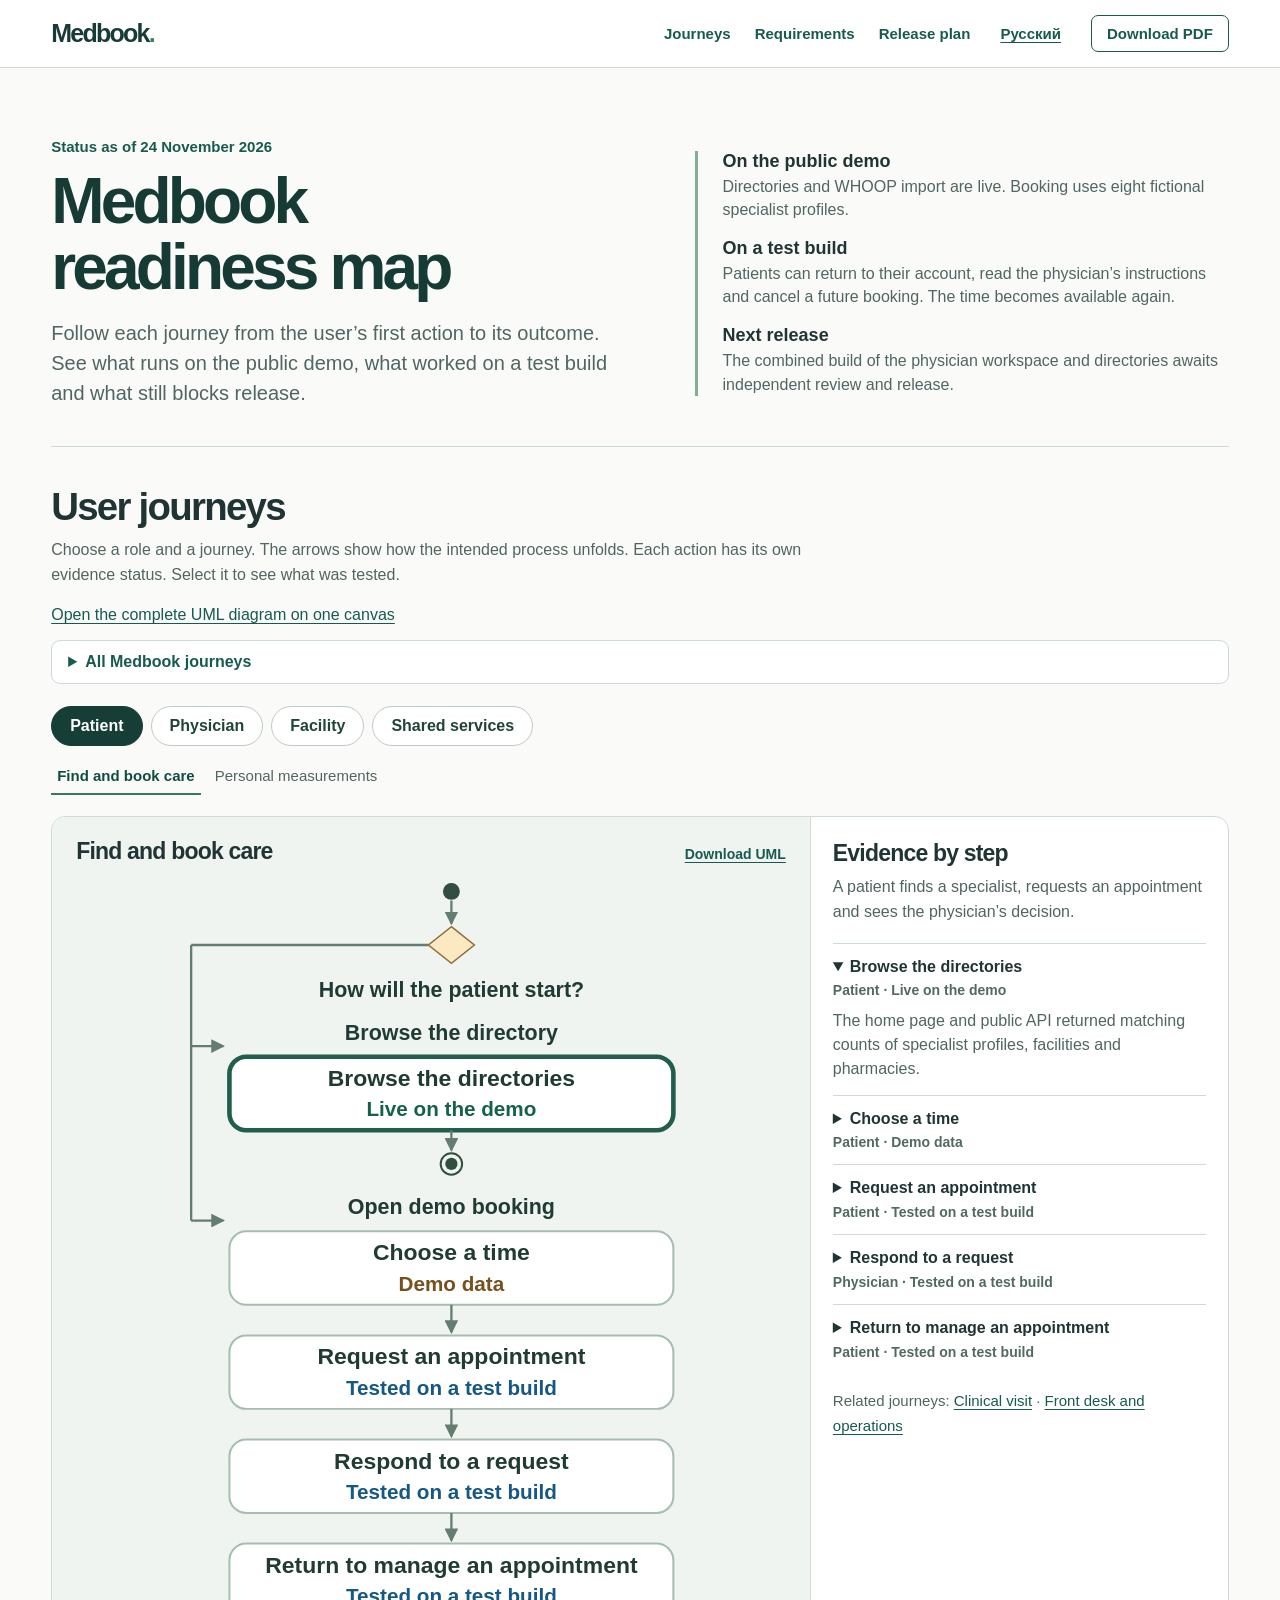
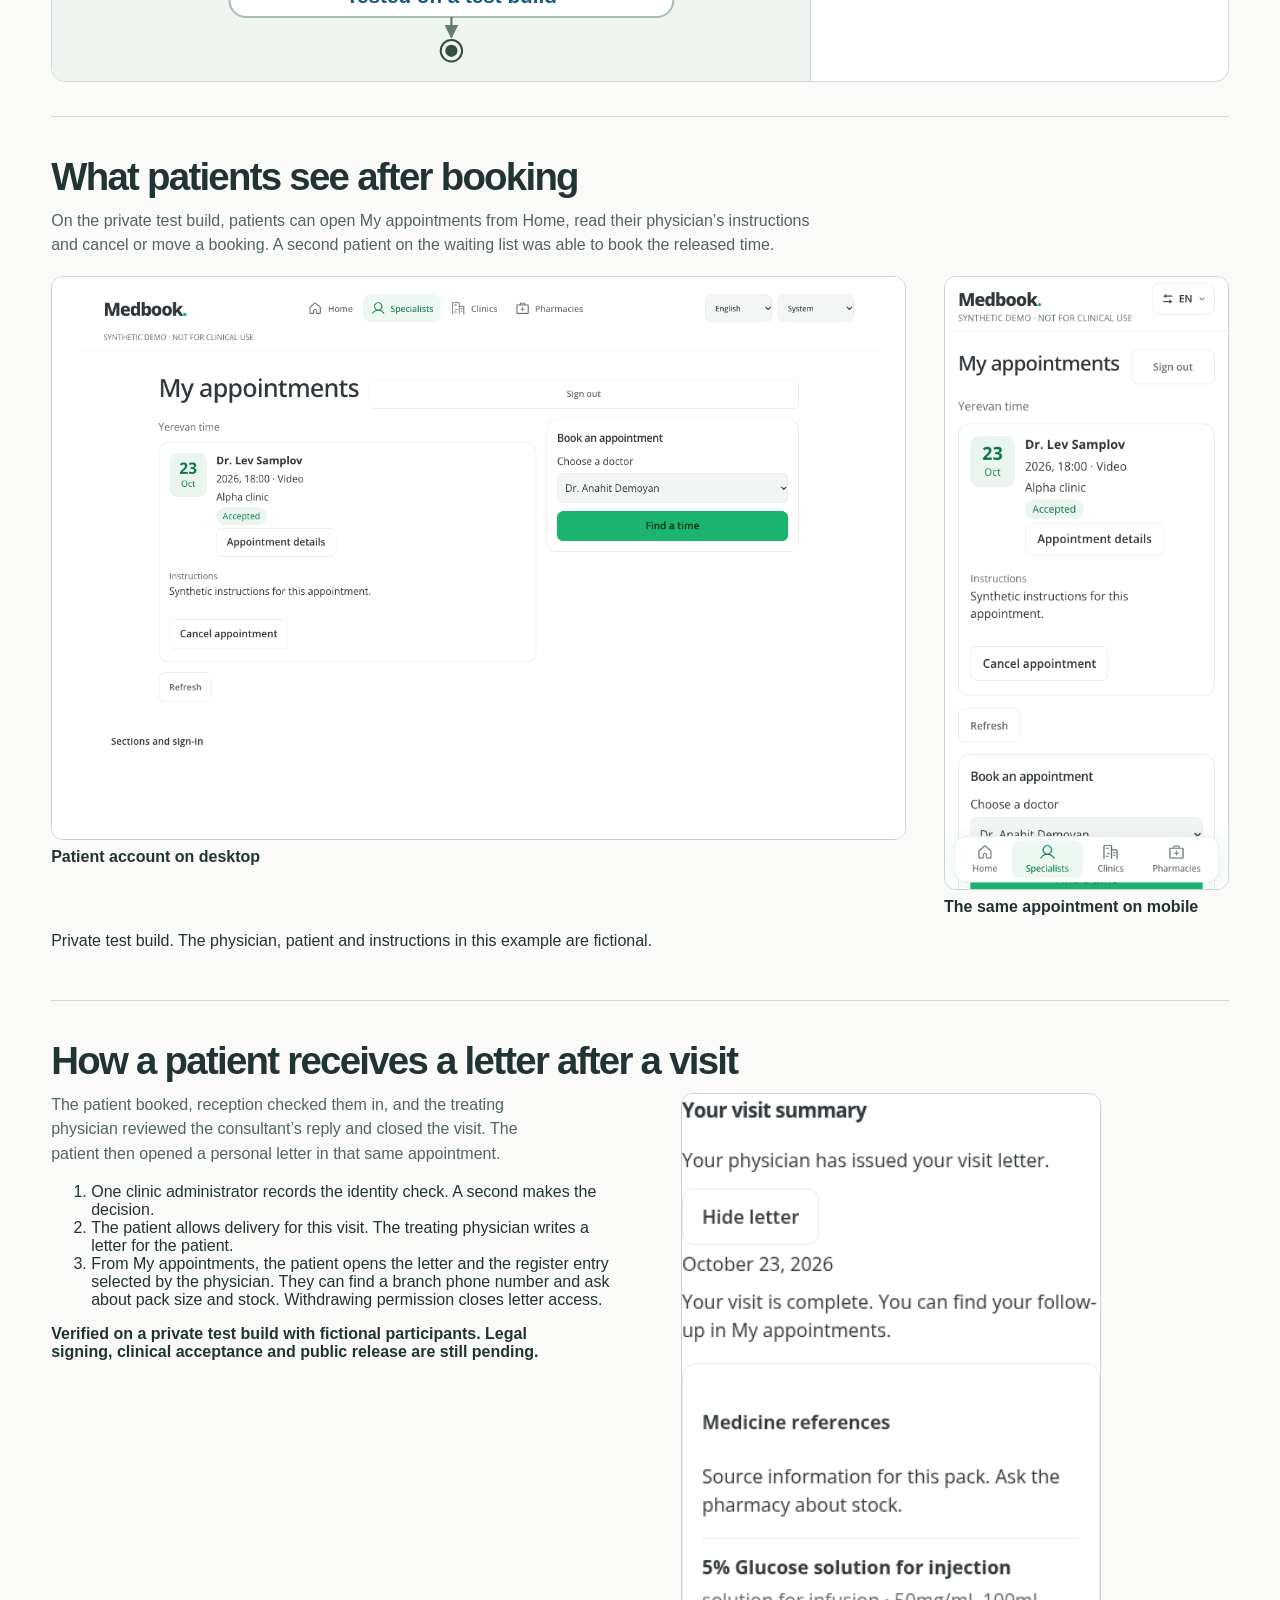
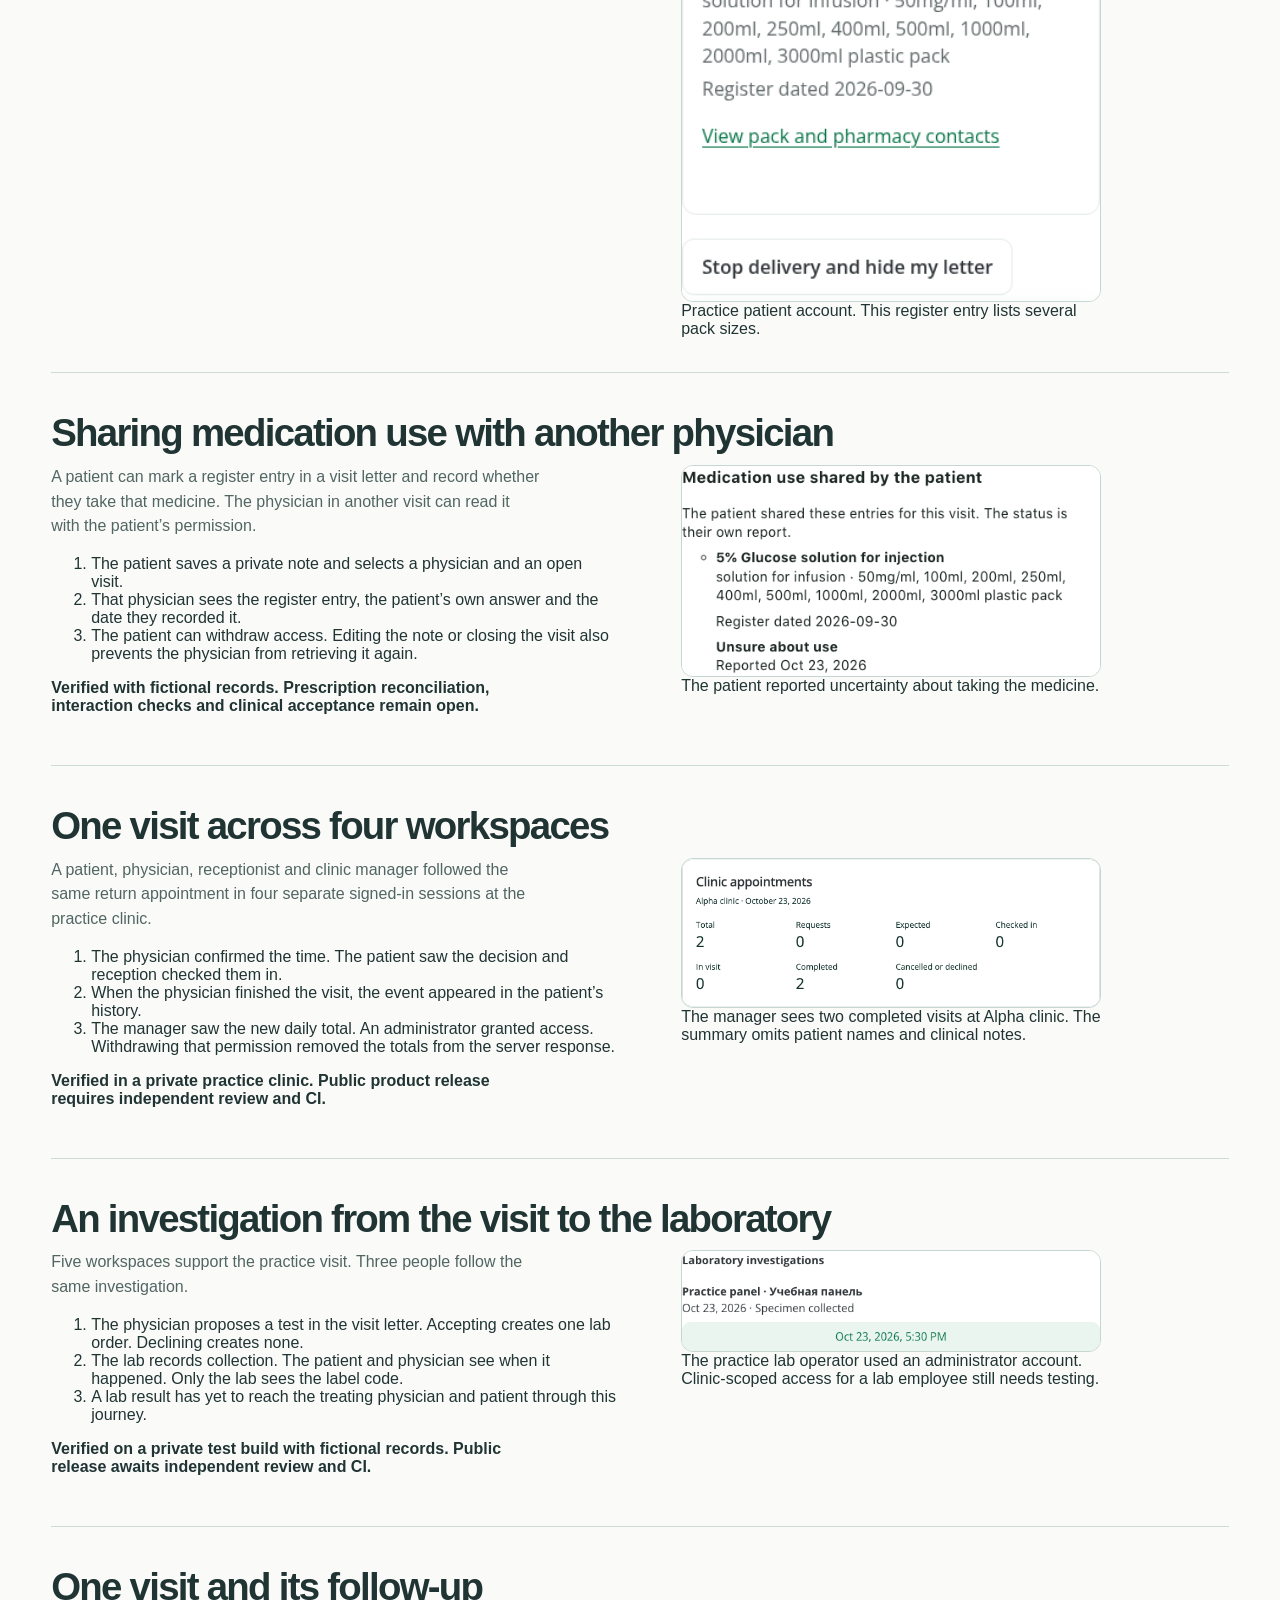
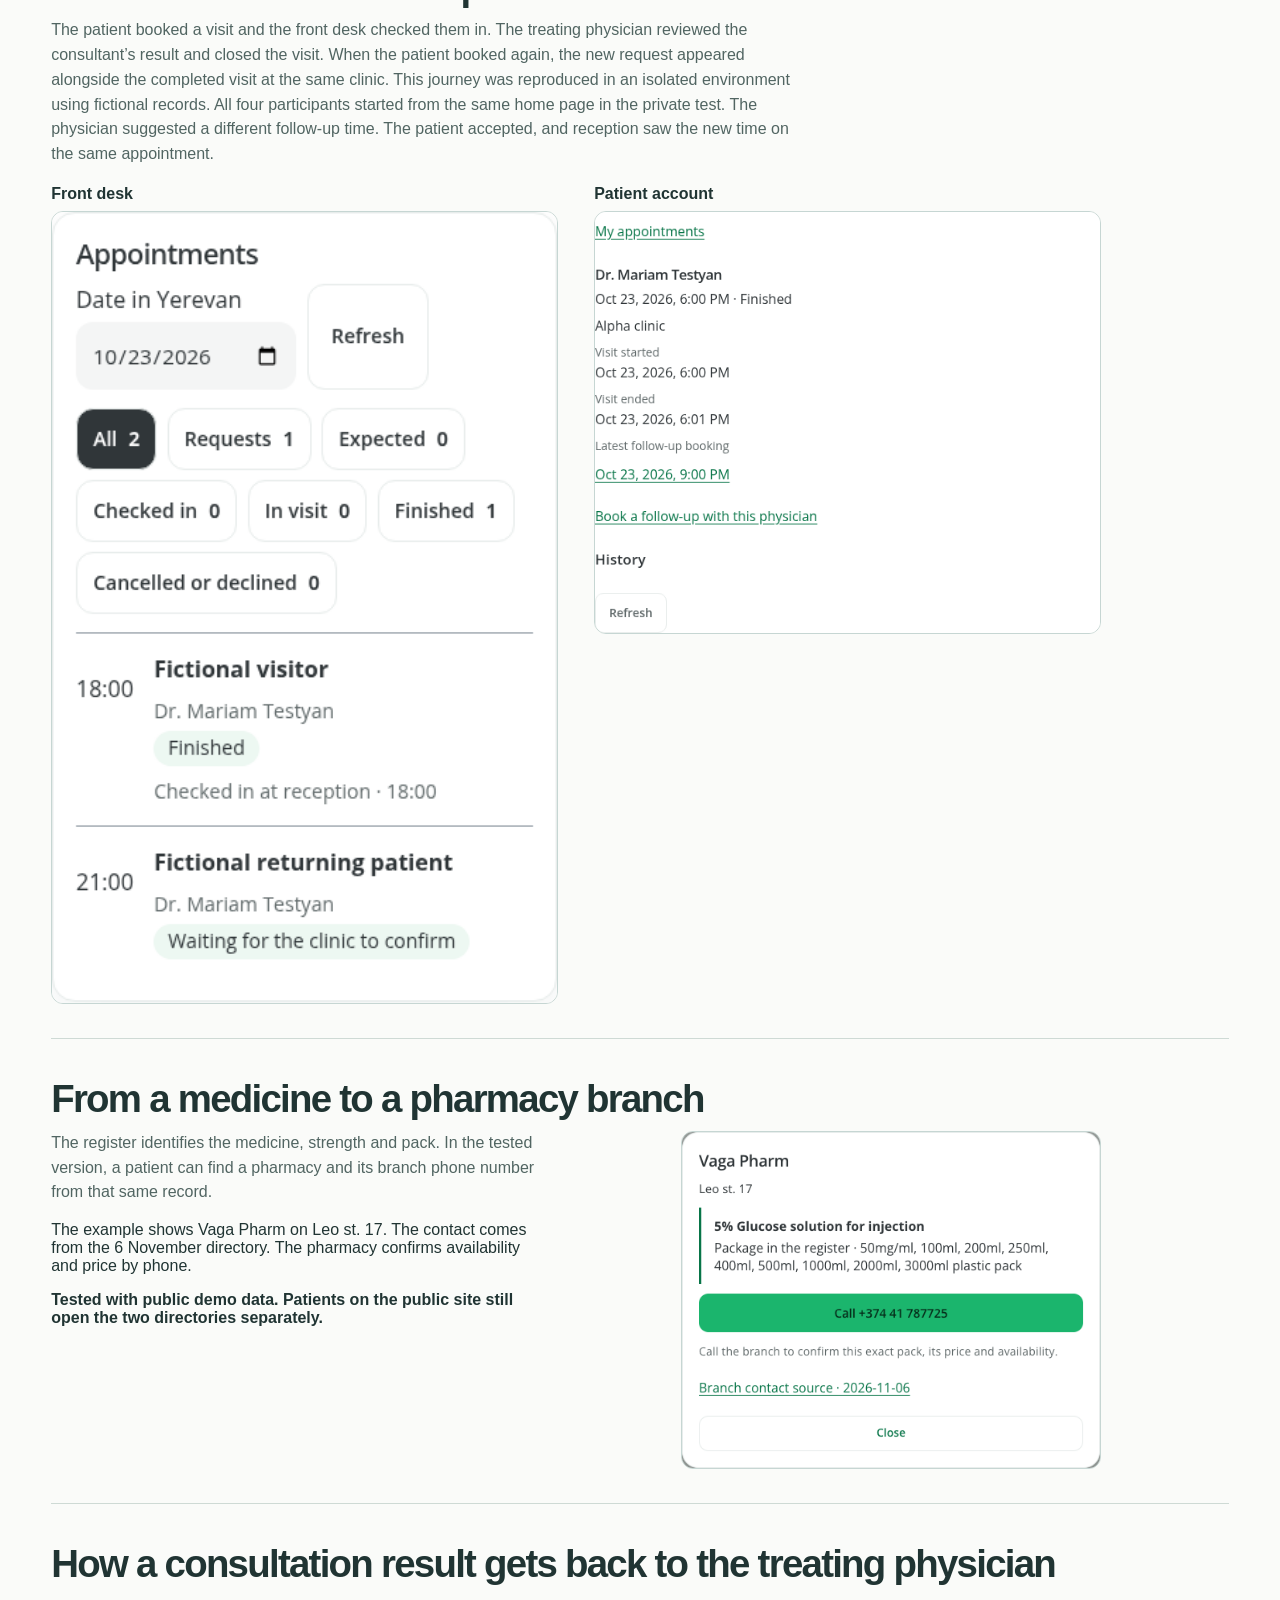
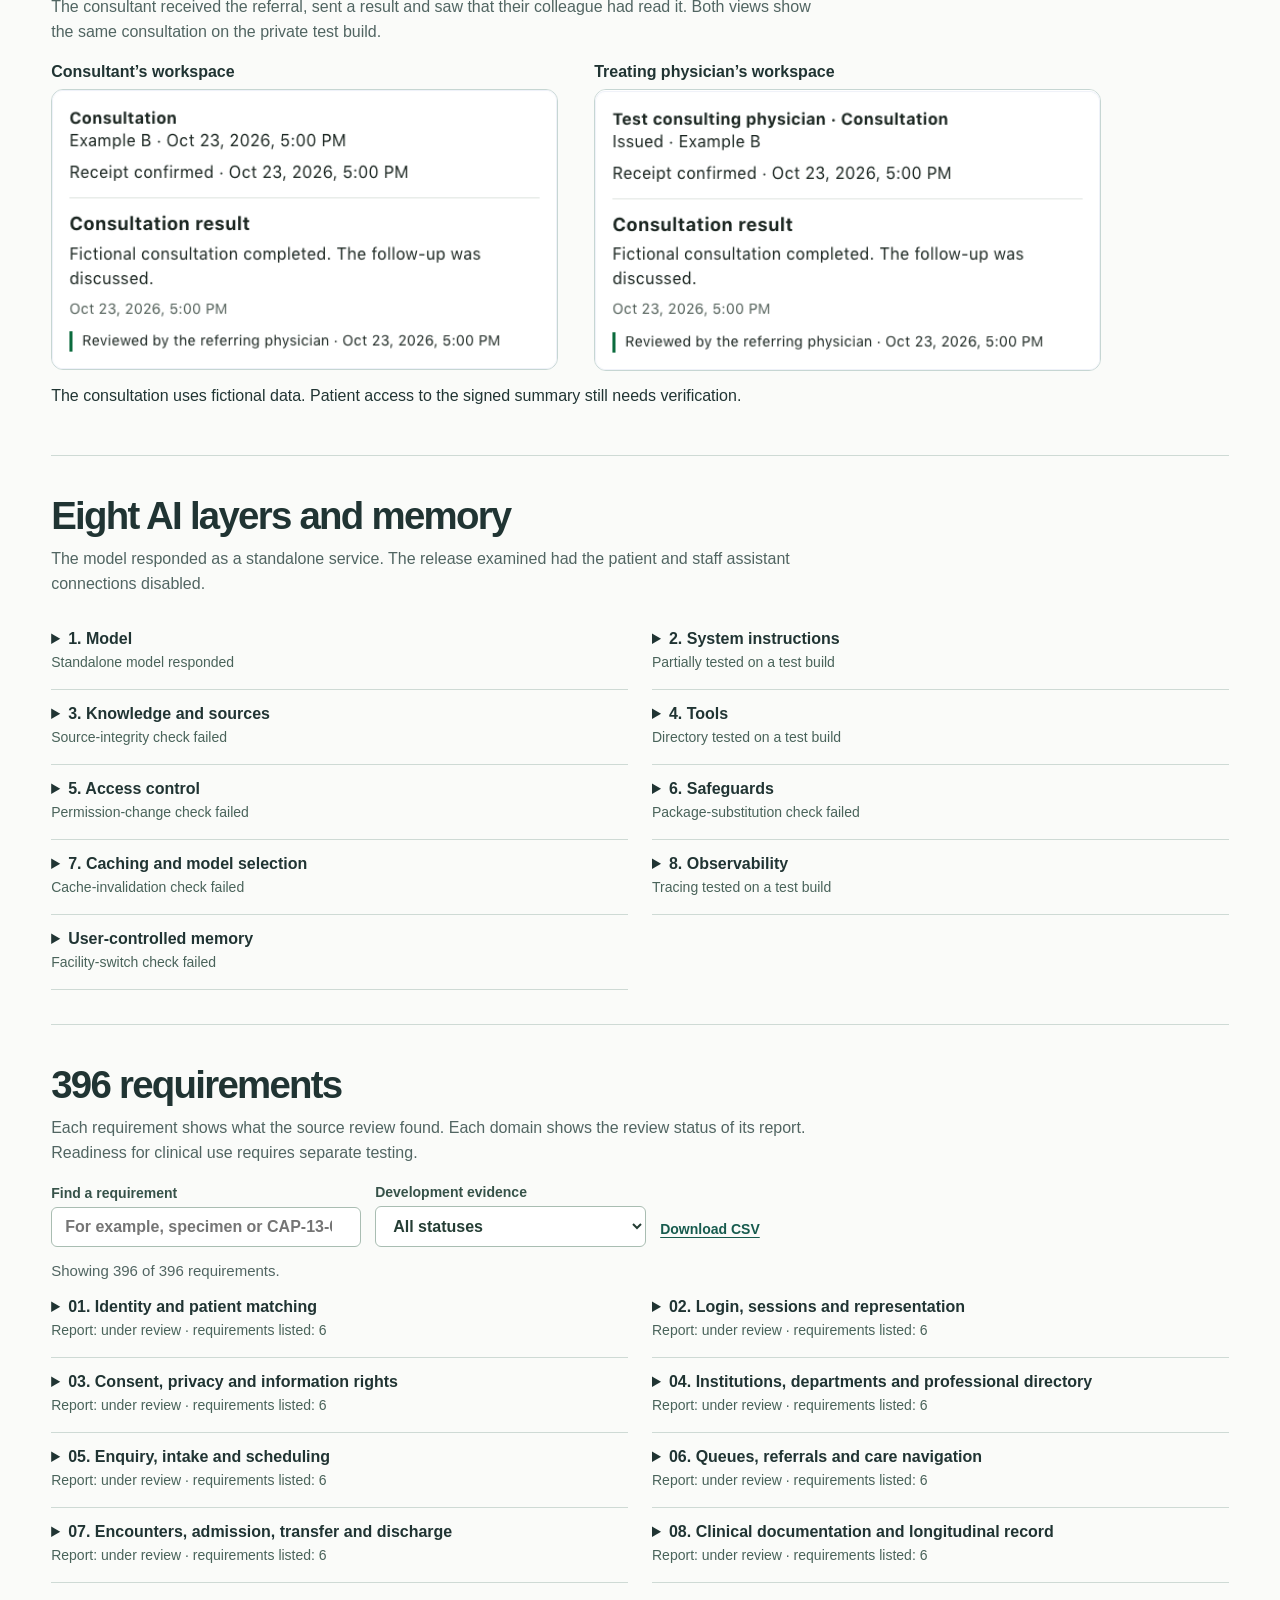
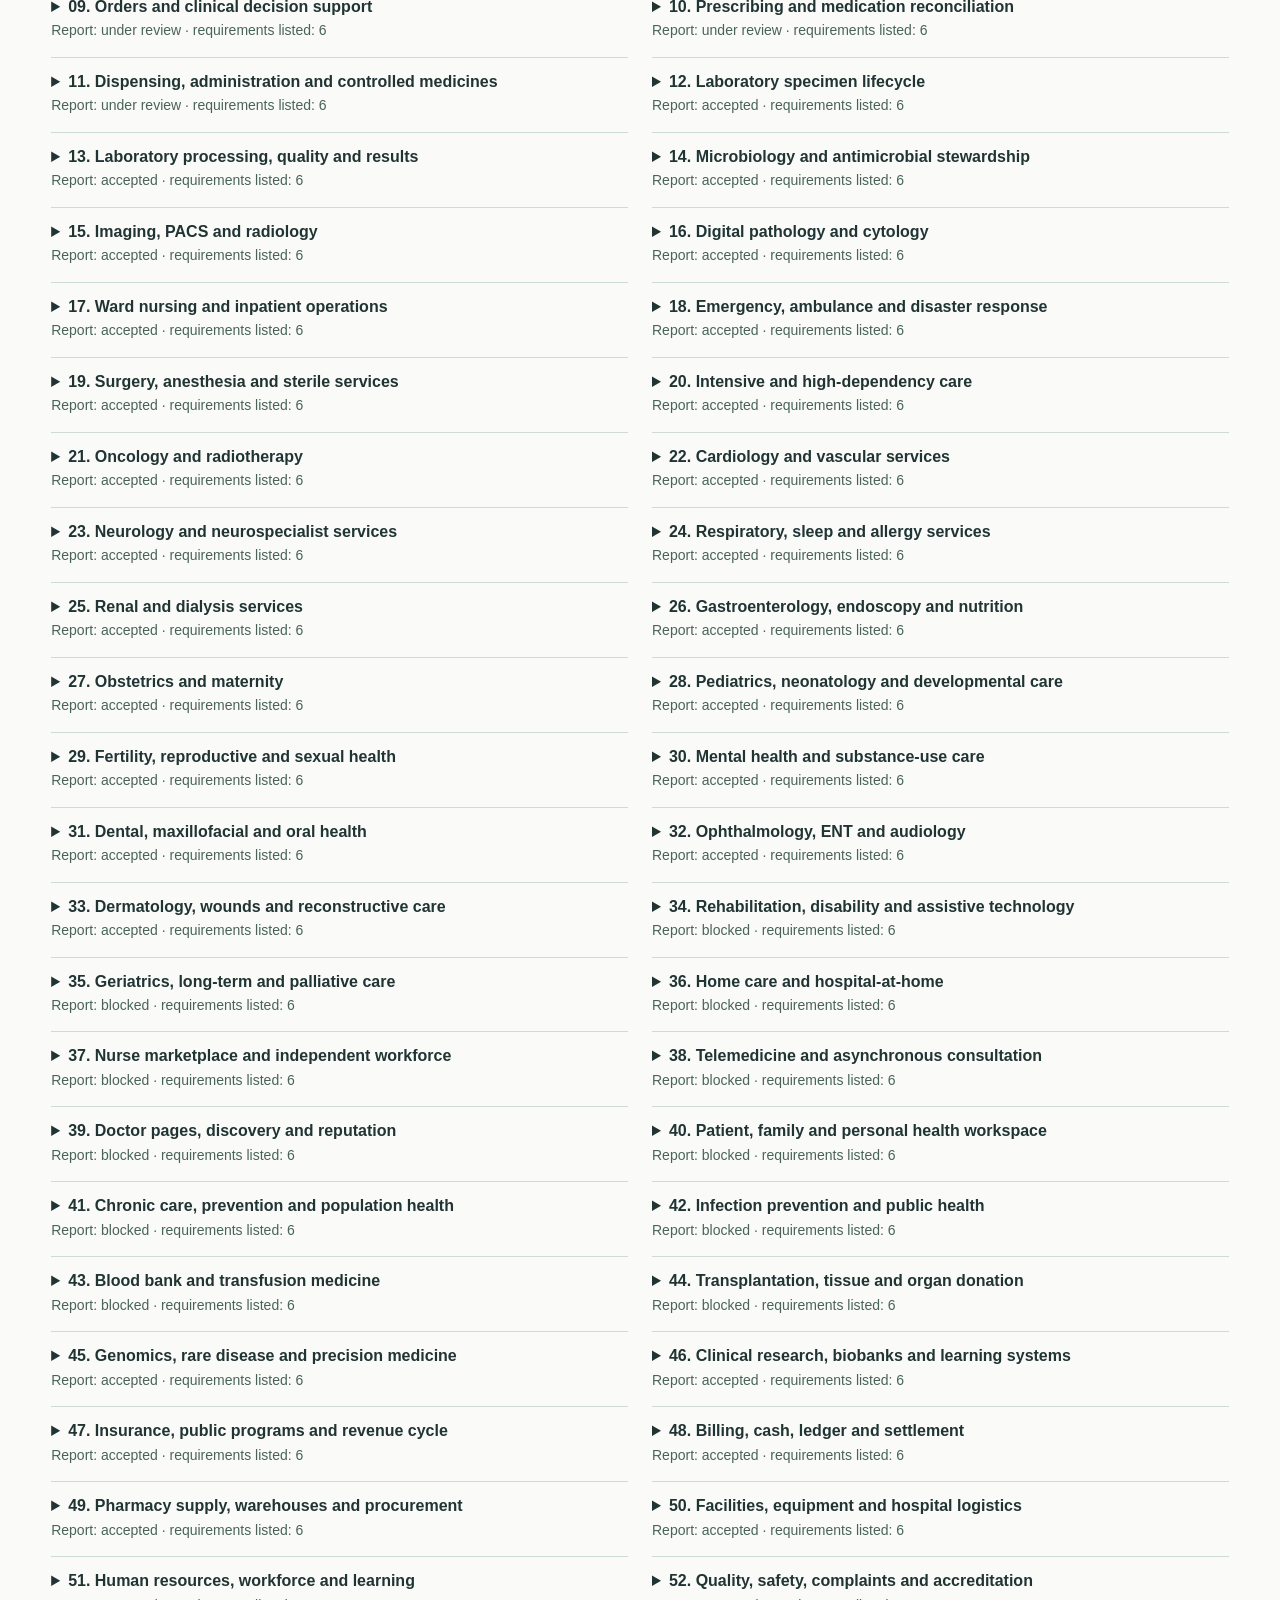
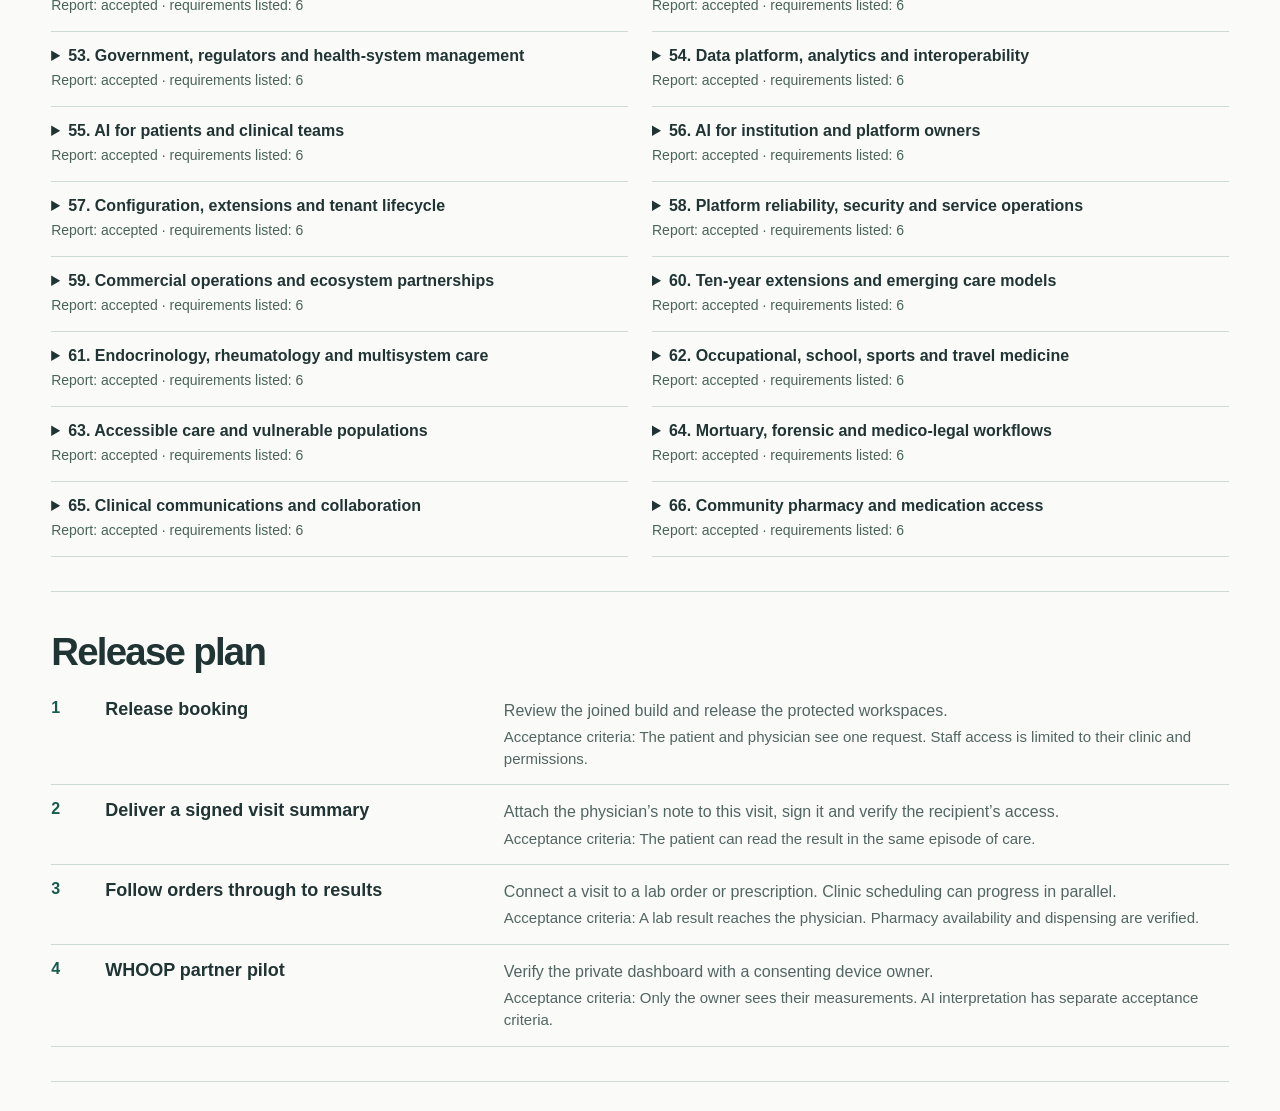
==== commit 9463dd5a: "Document the verified patient-to-laboratory journey in both languages" ====
--- a/en.html
+++ b/en.html
@@ -38,6 +38,7 @@
 <section class="segment" id="visit-letter"><h2>How a patient receives a letter after a visit</h2><div class="pharmacy-enquiry"><div><p class="deck">The patient booked, reception checked them in, and the treating physician reviewed the consultant’s reply and closed the visit. The patient then opened a personal letter in that same appointment.</p><ol><li>One clinic administrator records the identity check. A second makes the decision.</li><li>The patient allows delivery for this visit. The treating physician writes a letter for the patient.</li><li>From My appointments, the patient opens the letter and the register entry selected by the physician. They can find a branch phone number and ask about pack size and stock. Withdrawing permission closes letter access.</li></ol><p><strong>Verified on a private test build with fictional participants. Legal signing, clinical acceptance and public release are still pending.</strong></p></div><figure><img src="letter-patient-en.png" loading="lazy" alt="An open letter in the test patient’s account"><figcaption>Practice patient account. This register entry lists several pack sizes.</figcaption></figure></div></section>
 <section class="segment" id="medicine-sharing"><h2>Sharing medication use with another physician</h2><div class="pharmacy-enquiry"><div><p class="deck">A patient can mark a register entry in a visit letter and record whether they take that medicine. The physician in another visit can read it with the patient’s permission.</p><ol><li>The patient saves a private note and selects a physician and an open visit.</li><li>That physician sees the register entry, the patient’s own answer and the date they recorded it.</li><li>The patient can withdraw access. Editing the note or closing the visit also prevents the physician from retrieving it again.</li></ol><p><strong>Verified with fictional records. Prescription reconciliation, interaction checks and clinical acceptance remain open.</strong></p></div><figure><img src="handoff-doctor-en.png" loading="lazy" alt="What the second physician sees"><figcaption>The patient reported uncertainty about taking the medicine.</figcaption></figure></div></section>
 <section class="segment" id="clinic-day"><h2>One visit across four workspaces</h2><div class="pharmacy-enquiry"><div><p class="deck">A patient, physician, receptionist and clinic manager followed the same return appointment in four separate signed-in sessions at the practice clinic.</p><ol><li>The physician confirmed the time. The patient saw the decision and reception checked them in.</li><li>When the physician finished the visit, the event appeared in the patient’s history.</li><li>The manager saw the new daily total. An administrator granted access. Withdrawing that permission removed the totals from the server response.</li></ol><p><strong>Verified in a private practice clinic. Public product release requires independent review and CI.</strong></p></div><figure><img src="manager-en.png" loading="lazy" alt="The clinic manager’s day board"><figcaption>The manager sees two completed visits at Alpha clinic. The summary omits patient names and clinical notes.</figcaption></figure></div></section>
+<section class="segment" id="lab-visit"><h2>An investigation from the visit to the laboratory</h2><div class="pharmacy-enquiry"><div><p class="deck">Five workspaces support the practice visit. Three people follow the same investigation.</p><ol><li>The physician proposes a test in the visit letter. Accepting creates one lab order. Declining creates none.</li><li>The lab records collection. The patient and physician see when it happened. Only the lab sees the label code.</li><li>A lab result has yet to reach the treating physician and patient through this journey.</li></ol><p><strong>Verified on a private test build with fictional records. Public release awaits independent review and CI.</strong></p></div><figure><img src="lab-patient-en.png" loading="lazy" alt="What the patient sees"><figcaption>The practice lab operator used an administrator account. Clinic-scoped access for a lab employee still needs testing.</figcaption></figure></div></section>
 <section class="segment" id="return-visit"><h2>One visit and its follow-up</h2><p class="deck">The patient booked a visit and the front desk checked them in. The treating physician reviewed the consultant’s result and closed the visit. When the patient booked again, the new request appeared alongside the completed visit at the same clinic. This journey was reproduced in an isolated environment using fictional records. All four participants started from the same home page in the private test. The physician suggested a different follow-up time. The patient accepted, and reception saw the new time on the same appointment.</p><div class="consult-screens"><figure><figcaption>Front desk</figcaption><picture><source media="(max-width: 640px)" srcset="return-desk-en-mobile.png"><img loading="lazy" src="return-desk-en-desktop.png" alt="Clinic worklist with fictional appointments"></picture></figure><figure><figcaption>Patient account</figcaption><picture><source media="(max-width: 640px)" srcset="return-patient-en-mobile.png"><img loading="lazy" src="return-patient-en-desktop.png" alt="Completed appointment in the test patient’s account"></picture></figure></div></section>
 <section class="segment" id="pharmacy-enquiry"><h2>From a medicine to a pharmacy branch</h2><div class="pharmacy-enquiry"><div><p class="deck">The register identifies the medicine, strength and pack. In the tested version, a patient can find a pharmacy and its branch phone number from that same record.</p><p>The example shows Vaga Pharm on Leo st. 17. The contact comes from the 6 November directory. The pharmacy confirms availability and price by phone.</p><p><strong>Tested with public demo data. Patients on the public site still open the two directories separately.</strong></p></div><figure><picture><source media="(max-width: 640px)" srcset="pharmacy-en-mobile.png"><img loading="lazy" src="pharmacy-en-desktop.png" alt="Branch phone number and registered pack"></picture></figure></div></section>
 <section class="segment" id="consultation"><h2>How a consultation result gets back to the treating physician</h2><p class="deck">The consultant received the referral, sent a result and saw that their colleague had read it. Both views show the same consultation on the private test build.</p><div class="consult-screens"><figure><figcaption>Consultant’s workspace</figcaption><picture><source media="(max-width: 640px)" srcset="consult-receiver-en-mobile.png"><img loading="lazy" src="consult-receiver-en-desktop.png" alt="Consultant’s workspace"></picture></figure><figure><figcaption>Treating physician’s workspace</figcaption><picture><source media="(max-width: 640px)" srcset="consult-sender-en-mobile.png"><img loading="lazy" src="consult-sender-en-desktop.png" alt="Treating physician’s workspace"></picture></figure></div><p>The consultation uses fictional data. Patient access to the signed summary still needs verification.</p></section>
@@ -50,5 +51,5 @@
 <section class="segment sources"><h2>Sources and reporting date</h2>
 <p>The public screens, server aggregates and demo version were checked on 23 November 2026. Test accounts completed the journey from the home page through the end of a visit over private HTTPS at 00:28 Yerevan time on 24 November. At 00:53 the treating physician confirmed an immutable note on the same visit. Patient delivery remains open. At 01:47 Yerevan time two patients completed the transfer and waiting-list journey. Independent review and the project’s release checks are still open. The register draws on six reports covering the original requirements. Four reports had been accepted, one was in review and one was blocked at the reporting cutoff.</p><a href="medbook-readiness-en.pdf">Open the full presentation</a></section>
 </main><footer>Medbook · Product readiness · 24 November 2026</footer>
-<script type="application/json" id="dataset">{"flows":[{"key":"care","name":"Find and book care","goal":"A patient finds a specialist, requests an appointment and sees the physician’s decision.","steps":[{"role":"Patient","label":"Browse the directories","state":"live","proof":"The home page and public API returned matching counts of specialist profiles, facilities and pharmacies."},{"role":"Patient","label":"Choose a time","state":"demo","proof":"Eight fictional profiles offer appointment slots on mobile and desktop. The directory has no live connection to the specialists’ calendars."},{"role":"Patient","label":"Request an appointment","state":"stand","proof":"The selected clinic received one request. When the server response was lost, the patient recovered that booking from their account without submitting it again."},{"role":"Physician","label":"Respond to a request","state":"stand","proof":"The physician offered another available time. The patient accepted in their account and reception saw the new time on the same appointment."},{"role":"Patient","label":"Return to manage an appointment","state":"stand","proof":"The patient booked a follow-up with the same physician from a completed visit. Both appointments stayed in the account. The physician and front desk received the new request."}],"spec":["IF","How will the patient start?","Browse the directory",[0],"Open demo booking",[1,2,3,4]]},{"key":"visit","name":"Clinical visit","goal":"Follow an accepted appointment through to a visit summary the patient can open.","steps":[{"role":"Physician, patient and receptionist","label":"Start and finish the booked visit","state":"stand","proof":"One patient checked in, saw the visit start and saw it finish. On that same visit, the treating physician read the consultant’s result. Reception saw the closure."},{"role":"Physician","label":"Change appointment hours","state":"stand","proof":"A physician closed one clinic to new bookings. The existing patient and reception saw a notice. Another patient could still book at the second clinic."},{"role":"Two physicians","label":"Return and review a consultation result","state":"stand","proof":"The consultant returned a result. The treating physician read it in the original visit and confirmed review. The consultant saw the acknowledgment."},{"role":"Physician and patient","label":"Hold a video visit","state":"part","proof":"Pages exist for both participants, along with a visit service. On the public demo, the checked URLs were closed. No two-person call was confirmed there."},{"role":"Patient","label":"Read the physician’s letter","state":"stand","proof":"The patient allowed delivery and followed the letter’s register entry to a pharmacy branch phone number."}],"spec":["MID",[0],"Choose a task","Manage the schedule",[1],"Conduct a visit",[2,4],"Video consultation",[3]]},{"key":"whoop","name":"Personal WHOOP data","goal":"From the device owner’s consent to viewing and interpreting their own measurements.","steps":[{"role":"Patient","label":"Connect a WHOOP account","state":"live","proof":"The server recorded one active connection. The aggregate data do not identify the owner."},{"role":"Server","label":"Save measurements","state":"live","proof":"The server recorded 22 sleep events, 16 recovery events and 20 cycles. Eight syncs completed. The last was on 22 November at 16:53 Yerevan time."},{"role":"Patient","label":"View only personal data","state":"stand","proof":"On the test build, two test patients could access only their own data. The demo rejected a signed-out request. The complete dashboard still needs verification with two real users."},{"role":"AI","label":"Explain trends","state":"off","proof":"The public demo has no model connected to WHOOP. Its AI request log contained zero entries."}],"spec":["SEQ",[0,1,2,3]]},{"key":"staff","name":"Clinic shifts","goal":"Two staff members see the manager’s decision and check their shift.","steps":[{"role":"Staff member","label":"Accept an invitation","state":"stand","proof":"On the private test build, accepting an invitation opened an active staff session."},{"role":"Staff member","label":"View an assigned shift","state":"stand","proof":"The staff member saw their own shift. The staff session could not open the physician workspace."},{"role":"Two staff members","label":"Request and accept a swap","state":"stand","proof":"One staff member requested the swap and the other accepted it in a separate session."},{"role":"Manager","label":"Approve the request","state":"stand","proof":"Both employees saw the decision. After a lost response, the manager could distinguish their own decision from one recorded by a second manager."},{"role":"Facility and staff","label":"Check the shift against the published schedule","state":"stand","proof":"Both employees saw the version, assigned colleague and later withdrawal. The planning module published the test schedule. The public manager workspace remains closed."}],"spec":["SEQ",[0,1,2,3,4]]},{"key":"medication","name":"Prescriptions and pharmacies","goal":"From looking up a medicine to safe prescribing, current branch availability and dispensing.","steps":[{"role":"Patient","label":"Find a medicine and a pharmacy","state":"live","proof":"The demo provides a dated medicines register and a pharmacy directory. Entries identify the source and show package and dosage details where the register supplies them."},{"role":"Physician","label":"Reconcile prescriptions","state":"part","proof":"Code exists for reconciling prescriptions from different physicians, authorizing prescriptions and checking interactions. The latter two passed independent review. The full shared-chart journey awaits acceptance."},{"role":"Physician","label":"Assess a conflict or alternative","state":"gap","proof":"This needs a shared list with an identifiable prescriber for each item, validated rules and a physician’s decision the patient can see. Clinical acceptance remains open."},{"role":"Pharmacy","label":"Confirm stock and price","state":"gap","proof":"The test build shows the branch phone alongside the registered pack. The pharmacy confirms stock and price by phone."},{"role":"Pharmacist","label":"Dispense the prescribed medicine","state":"gap","proof":"Components exist for inventory and dispensing. Fulfilling a specific prescription and updating the patient’s status on the demo remain unverified."}],"spec":["SEQ",[0,1,2,3,4]]},{"key":"lab","name":"Laboratory","goal":"Follow a test order through to delivery of its result to the treating physician.","steps":[{"role":"Physician","label":"Order a test","state":"part","proof":"The review found a diagnostic order module. Its connection to the full laboratory journey on the demo remains unverified."},{"role":"Lab technician","label":"Register a specimen","state":"part","proof":"Source code exists for specimen collection. The active release lacks the main file at the path cited in the report."},{"role":"Lab technician","label":"Review the worklist and result","state":"part","proof":"The worklist and validation files matched the accepted source exactly. Both components have tests. The public laboratory entry point returned HTTP 404."},{"role":"Physician","label":"Receive the released report","state":"gap","proof":"The evidence contains no run from specimen collection to delivery of the report to the correct physician in the published workspace."}],"spec":["SEQ",[0,1,2,3]]},{"key":"clinic","name":"Front desk and operations","goal":"From offering an available slot to managing staff, purchasing and finance.","steps":[{"role":"Front desk","label":"Check in for an in-person visit","state":"stand","proof":"The receptionist checked in the patient. The patient and booked physician saw the arrival time. The other clinic could not see the booking."},{"role":"Manager","label":"Manage staff and service requests","state":"stand","proof":"The manager saw the clinic’s daily appointment counts alongside its staffing board. The totals matched reception after the visit ended. Withdrawing access removed the summary."},{"role":"Purchaser","label":"Review a purchase and commission","state":"stand","proof":"A separate test build verified purchase access and commission disclosure. It denied access to a user from another facility."},{"role":"Warehouse and accounting","label":"Reconcile delivery, payment and stock","state":"part","proof":"The release includes lot receipt, stock movements and recalls, forecasting, pricing and accounting. A full delivery and a real payment remain unverified."}],"spec":["MULTI","Choose a facility operation",[["Front desk",[0]],["Staffing",[1]],["Purchasing and finance",[2,3]]]]},{"key":"ai","name":"Medbook assistant","goal":"From a question the user is authorized to ask to a model answer grounded in sources.","steps":[{"role":"User","label":"Ask a question under an assigned role","state":"stand","proof":"Role-based instructions and sessions were tested on an application test build. The public assistant entry point returned HTTP 404."},{"role":"AI gateway","label":"Select sources and tools","state":"stand","proof":"The gateway identified answer sources, used a pinned document version and rejected a changed source."},{"role":"AI gateway","label":"Check access, memory and cache","state":"stand","proof":"The private build passed checks for permission changes, moves between facilities, cache invalidation and isolation of saved preferences."},{"role":"Model","label":"Answer in the application","state":"off","proof":"A standalone model service answered a short request. Model connections for patient and staff interfaces were disabled in the release examined."},{"role":"Team","label":"Assess answer quality by role","state":"gap","proof":"Two gateway suites on one build passed 112 of 112 and 155 of 155 checks. Answer quality with a live model still needs evaluation for each role."}],"spec":["SEQ",[0,1,2,3,4]]},{"key":"release","name":"Build and release","goal":"Follow a tested user journey through the gates to Medbook’s public entry point.","steps":[{"role":"Development","label":"Combine two reviewed branches","state":"stand","proof":"The build brought together the directories, restricted physician workspace and WHOOP changes. The only conflict occurred in a test file."},{"role":"Integration","label":"Test the journey across roles","state":"stand","proof":"On 23 November at 14:49 Yerevan time, the combined test build verified appointment requests and physician decisions, role isolation and a shift swap."},{"role":"Independent reviewer","label":"Review the combined build","state":"gap","proof":"Both source branches passed independent review. At the reporting cutoff, the new combined build had no separate review decision."},{"role":"Release team","label":"Run the standard release checks","state":"hold","proof":"In one check, collecting evidence took 48 seconds against a 25-second limit. The standard release check and release authorization for the combined version remain unverified."},{"role":"User","label":"Repeat the journey on the public release","state":"gap","proof":"The public demo was running the previous release when checked. The final post-publication test is still pending."}],"spec":["SEQ",[0,1,2,3,4]]}],"states":{"live":"Live on the demo","demo":"Demo data","stand":"Tested on a test build","part":"Partial implementation","fail":"Check failed","off":"Disabled","gap":"Unverified","hold":"Release blocked"},"overview":[["Patient",[["Find and book care","care"],["Personal measurements","whoop"]]],["Physician",[["Clinical visit","visit"],["Prescriptions and pharmacies","medication"],["Laboratory","lab"]]],["Facility",[["Clinic shifts","staff"],["Operations","clinic"]]],["Shared services",[["Assistant","ai"],["Build and release","release"]]]],"register":[{"id":"CAP-01-01","dom":1,"section":"Identity and patient matching","title":"Register a provisional patient","original":"Register a provisional patient","state":"Included in an earlier build","review":"Under review","match":"Outside this sample","found":true},{"id":"CAP-01-02","dom":1,"section":"Identity and patient matching","title":"Claim an existing chart","original":"Claim an existing chart","state":"Development evidence found","review":"Under review","match":"Outside this sample","found":true},{"id":"CAP-01-03","dom":1,"section":"Identity and patient matching","title":"Merge duplicate records","original":"Merge duplicate records","state":"Development evidence found","review":"Under review","match":"Outside this sample","found":true},{"id":"CAP-01-04","dom":1,"section":"Identity and patient matching","title":"Correct a mistaken merge","original":"Correct a mistaken merge","state":"Development evidence found","review":"Under review","match":"Outside this sample","found":true},{"id":"CAP-01-05","dom":1,"section":"Identity and patient matching","title":"Manage demographics and contacts","original":"Manage demographics and contacts","state":"Development evidence found","review":"Under review","match":"Outside this sample","found":true},{"id":"CAP-01-06","dom":1,"section":"Identity and patient matching","title":"Reconcile an unknown emergency identity","original":"Reconcile an unknown emergency identity","state":"Development evidence found","review":"Under review","match":"Outside this sample","found":true},{"id":"CAP-02-01","dom":2,"section":"Login, sessions and representation","title":"Register and verify a digital account","original":"Register and verify a digital account","state":"Development evidence found","review":"Under review","match":"Outside this sample","found":true},{"id":"CAP-02-02","dom":2,"section":"Login, sessions and representation","title":"Enroll login factors and recover access","original":"Enroll login factors and recover access","state":"Development evidence found","review":"Under review","match":"Outside this sample","found":true},{"id":"CAP-02-03","dom":2,"section":"Login, sessions and representation","title":"Invite and offboard staff","original":"Invite and offboard staff","state":"Development evidence found","review":"Under review","match":"Outside this sample","found":true},{"id":"CAP-02-04","dom":2,"section":"Login, sessions and representation","title":"Manage devices and sessions","original":"Manage devices and sessions","state":"Implementation unverified","review":"Under review","match":"Outside this sample","found":false},{"id":"CAP-02-05","dom":2,"section":"Login, sessions and representation","title":"Delegate patient representation","original":"Delegate patient representation","state":"Development evidence found","review":"Under review","match":"Outside this sample","found":true},{"id":"CAP-02-06","dom":2,"section":"Login, sessions and representation","title":"Review guardianship/capacity transitions","original":"Review guardianship/capacity transitions","state":"Development evidence found","review":"Under review","match":"Outside this sample","found":true},{"id":"CAP-03-01","dom":3,"section":"Consent, privacy and information rights","title":"Capture purpose-specific consent","original":"Capture purpose-specific consent","state":"Development evidence found","review":"Under review","match":"Outside this sample","found":true},{"id":"CAP-03-02","dom":3,"section":"Consent, privacy and information rights","title":"Withdraw or amend consent","original":"Withdraw or amend consent","state":"Development evidence found","review":"Under review","match":"Outside this sample","found":true},{"id":"CAP-03-03","dom":3,"section":"Consent, privacy and information rights","title":"Apply sensitive-record segmentation","original":"Apply sensitive-record segmentation","state":"Development evidence found","review":"Under review","match":"Outside this sample","found":true},{"id":"CAP-03-04","dom":3,"section":"Consent, privacy and information rights","title":"Provide patient access/export","original":"Provide patient access/export","state":"Development evidence found","review":"Under review","match":"Outside this sample","found":true},{"id":"CAP-03-05","dom":3,"section":"Consent, privacy and information rights","title":"Handle correction and deletion requests","original":"Handle correction and deletion requests","state":"Included in an earlier build","review":"Under review","match":"Outside this sample","found":true},{"id":"CAP-03-06","dom":3,"section":"Consent, privacy and information rights","title":"Review emergency access","original":"Review emergency access","state":"Included in an earlier build","review":"Under review","match":"Outside this sample","found":true},{"id":"CAP-04-01","dom":4,"section":"Institutions, departments and professional directory","title":"Model organizations and facilities","original":"Model organizations and facilities","state":"Development evidence found","review":"Under review","match":"Outside this sample","found":true},{"id":"CAP-04-02","dom":4,"section":"Institutions, departments and professional directory","title":"Configure departments and services","original":"Configure departments and services","state":"Development evidence found","review":"Under review","match":"Outside this sample","found":true},{"id":"CAP-04-03","dom":4,"section":"Institutions, departments and professional directory","title":"Manage rooms, beds and equipment","original":"Manage rooms, beds and equipment","state":"Development evidence found","review":"Under review","match":"Outside this sample","found":true},{"id":"CAP-04-04","dom":4,"section":"Institutions, departments and professional directory","title":"Verify licenses and clinical privileges","original":"Verify licenses and clinical privileges","state":"Development evidence found","review":"Under review","match":"Outside this sample","found":true},{"id":"CAP-04-05","dom":4,"section":"Institutions, departments and professional directory","title":"Manage temporary assignments","original":"Manage temporary assignments","state":"Development evidence found","review":"Under review","match":"Outside this sample","found":true},{"id":"CAP-04-06","dom":4,"section":"Institutions, departments and professional directory","title":"Publish provider affiliations","original":"Publish provider affiliations","state":"Development evidence found","review":"Under review","match":"Outside this sample","found":true},{"id":"CAP-05-01","dom":5,"section":"Enquiry, intake and scheduling","title":"Capture enquiries across channels","original":"Capture enquiries across channels","state":"Development evidence found","review":"Under review","match":"Outside this sample","found":true},{"id":"CAP-05-02","dom":5,"section":"Enquiry, intake and scheduling","title":"Collect pre-visit forms","original":"Collect pre-visit forms","state":"Implementation unverified","review":"Under review","match":"Outside this sample","found":false},{"id":"CAP-05-03","dom":5,"section":"Enquiry, intake and scheduling","title":"Book provider/room/equipment together","original":"Book provider/room/equipment together","state":"Development evidence found","review":"Under review","match":"Outside this sample","found":true},{"id":"CAP-05-04","dom":5,"section":"Enquiry, intake and scheduling","title":"Manage waitlists and released slots","original":"Manage waitlists and released slots","state":"Included in an earlier build","review":"Under review","match":"Outside this sample","found":true},{"id":"CAP-05-05","dom":5,"section":"Enquiry, intake and scheduling","title":"Reschedule and cancel appointments","original":"Reschedule and cancel appointments","state":"Development evidence found","review":"Under review","match":"Outside this sample","found":true},{"id":"CAP-05-06","dom":5,"section":"Enquiry, intake and scheduling","title":"Plan group and recurring care","original":"Plan group and recurring care","state":"Development evidence found","review":"Under review","match":"Outside this sample","found":true},{"id":"CAP-06-01","dom":6,"section":"Queues, referrals and care navigation","title":"Check in and route patients","original":"Check in and route patients","state":"Implementation unverified","review":"Under review","match":"Outside this sample","found":false},{"id":"CAP-06-02","dom":6,"section":"Queues, referrals and care navigation","title":"Prioritize queues and urgent insertion","original":"Prioritize queues and urgent insertion","state":"Development evidence found","review":"Under review","match":"Outside this sample","found":true},{"id":"CAP-06-03","dom":6,"section":"Queues, referrals and care navigation","title":"Create internal and external referrals","original":"Create internal and external referrals","state":"Development evidence found","review":"Under review","match":"Outside this sample","found":true},{"id":"CAP-06-04","dom":6,"section":"Queues, referrals and care navigation","title":"Track referral closure","original":"Track referral closure","state":"Development evidence found","review":"Under review","match":"Outside this sample","found":true},{"id":"CAP-06-05","dom":6,"section":"Queues, referrals and care navigation","title":"Coordinate multi-service pathways","original":"Coordinate multi-service pathways","state":"Development evidence found","review":"Under review","match":"Outside this sample","found":true},{"id":"CAP-06-06","dom":6,"section":"Queues, referrals and care navigation","title":"Arrange accessible transport/interpreters","original":"Arrange accessible transport/interpreters","state":"Development evidence found","review":"Under review","match":"Outside this sample","found":true},{"id":"CAP-07-01","dom":7,"section":"Encounters, admission, transfer and discharge","title":"Open outpatient/home/virtual encounters","original":"Open outpatient/home/virtual encounters","state":"Development evidence found","review":"Under review","match":"Outside this sample","found":true},{"id":"CAP-07-02","dom":7,"section":"Encounters, admission, transfer and discharge","title":"Admit and assign a bed","original":"Admit and assign a bed","state":"Development evidence found","review":"Under review","match":"Outside this sample","found":true},{"id":"CAP-07-03","dom":7,"section":"Encounters, admission, transfer and discharge","title":"Transfer care or location","original":"Transfer care or location","state":"Development evidence found","review":"Under review","match":"Outside this sample","found":true},{"id":"CAP-07-04","dom":7,"section":"Encounters, admission, transfer and discharge","title":"Reverse an erroneous admission","original":"Reverse an erroneous admission","state":"Development evidence found","review":"Under review","match":"Outside this sample","found":true},{"id":"CAP-07-05","dom":7,"section":"Encounters, admission, transfer and discharge","title":"Record refusal or self-discharge","original":"Record refusal or self-discharge","state":"Development evidence found","review":"Under review","match":"Outside this sample","found":true},{"id":"CAP-07-06","dom":7,"section":"Encounters, admission, transfer and discharge","title":"Discharge with continuity actions","original":"Discharge with continuity actions","state":"Development evidence found","review":"Under review","match":"Outside this sample","found":true},{"id":"CAP-08-01","dom":8,"section":"Clinical documentation and longitudinal record","title":"Create structured and narrative notes","original":"Create structured and narrative notes","state":"Development evidence found","review":"Under review","match":"Outside this sample","found":true},{"id":"CAP-08-02","dom":8,"section":"Clinical documentation and longitudinal record","title":"Capture observations and measurements","original":"Capture observations and measurements","state":"Development evidence found","review":"Under review","match":"Outside this sample","found":true},{"id":"CAP-08-03","dom":8,"section":"Clinical documentation and longitudinal record","title":"Maintain problems, allergies and history","original":"Maintain problems, allergies and history","state":"Development evidence found","review":"Under review","match":"Outside this sample","found":true},{"id":"CAP-08-04","dom":8,"section":"Clinical documentation and longitudinal record","title":"Sign, co-sign and amend records","original":"Sign, co-sign and amend records","state":"Development evidence found","review":"Under review","match":"Outside this sample","found":true},{"id":"CAP-08-05","dom":8,"section":"Clinical documentation and longitudinal record","title":"Coordinate plans and multidisciplinary review","original":"Coordinate plans and multidisciplinary review","state":"Development evidence found","review":"Under review","match":"Outside this sample","found":true},{"id":"CAP-08-06","dom":8,"section":"Clinical documentation and longitudinal record","title":"Attach and classify documents/media","original":"Attach and classify documents/media","state":"Development evidence found","review":"Under review","match":"Outside this sample","found":true},{"id":"CAP-09-01","dom":9,"section":"Orders and clinical decision support","title":"Order investigations/procedures/consultations","original":"Order investigations/procedures/consultations","state":"Development evidence found","review":"Under review","match":"Outside this sample","found":true},{"id":"CAP-09-02","dom":9,"section":"Orders and clinical decision support","title":"Use versioned order sets","original":"Use versioned order sets","state":"Development evidence found","review":"Under review","match":"Outside this sample","found":true},{"id":"CAP-09-03","dom":9,"section":"Orders and clinical decision support","title":"Schedule recurring and conditional orders","original":"Schedule recurring and conditional orders","state":"Development evidence found","review":"Under review","match":"Outside this sample","found":true},{"id":"CAP-09-04","dom":9,"section":"Orders and clinical decision support","title":"Hold, cancel and replace orders","original":"Hold, cancel and replace orders","state":"Development evidence found","review":"Under review","match":"Outside this sample","found":true},{"id":"CAP-09-05","dom":9,"section":"Orders and clinical decision support","title":"Evaluate clinical checks","original":"Evaluate clinical checks","state":"Development evidence found","review":"Under review","match":"Outside this sample","found":true},{"id":"CAP-09-06","dom":9,"section":"Orders and clinical decision support","title":"Track acknowledgement and execution","original":"Track acknowledgement and execution","state":"Development evidence found","review":"Under review","match":"Outside this sample","found":true},{"id":"CAP-10-01","dom":10,"section":"Prescribing and medication reconciliation","title":"Reconcile home and institutional medicines","original":"Reconcile home and institutional medicines","state":"Development evidence found","review":"Under review","match":"Outside this sample","found":true},{"id":"CAP-10-02","dom":10,"section":"Prescribing and medication reconciliation","title":"Draft and authorize prescriptions","original":"Draft and authorize prescriptions","state":"Development evidence found","review":"Under review","match":"Outside this sample","found":true},{"id":"CAP-10-03","dom":10,"section":"Prescribing and medication reconciliation","title":"Represent dose and administration instructions","original":"Represent dose and administration instructions","state":"Development evidence found","review":"Under review","match":"Outside this sample","found":true},{"id":"CAP-10-04","dom":10,"section":"Prescribing and medication reconciliation","title":"Review contraindication/interaction checks","original":"Review contraindication/interaction checks","state":"Development evidence found","review":"Under review","match":"Outside this sample","found":true},{"id":"CAP-10-05","dom":10,"section":"Prescribing and medication reconciliation","title":"Manage renewals and substitutions","original":"Manage renewals and substitutions","state":"Implementation unverified","review":"Under review","match":"Outside this sample","found":false},{"id":"CAP-10-06","dom":10,"section":"Prescribing and medication reconciliation","title":"Send e-prescriptions and reconcile status","original":"Send e-prescriptions and reconcile status","state":"Development evidence found","review":"Under review","match":"Outside this sample","found":true},{"id":"CAP-11-01","dom":11,"section":"Dispensing, administration and controlled medicines","title":"Verify and dispense medication","original":"Verify and dispense medication","state":"Development evidence found","review":"Under review","match":"Outside this sample","found":true},{"id":"CAP-11-02","dom":11,"section":"Dispensing, administration and controlled medicines","title":"Prepare compounded or infusion products","original":"Prepare compounded or infusion products","state":"Development evidence found","review":"Under review","match":"Outside this sample","found":true},{"id":"CAP-11-03","dom":11,"section":"Dispensing, administration and controlled medicines","title":"Perform bedside identity/barcode checks","original":"Perform bedside identity/barcode checks","state":"Development evidence found","review":"Under review","match":"Outside this sample","found":true},{"id":"CAP-11-04","dom":11,"section":"Dispensing, administration and controlled medicines","title":"Document administration or non-administration","original":"Document administration or non-administration","state":"Development evidence found","review":"Under review","match":"Outside this sample","found":true},{"id":"CAP-11-05","dom":11,"section":"Dispensing, administration and controlled medicines","title":"Manage controlled-substance custody","original":"Manage controlled-substance custody","state":"Development evidence found","review":"Under review","match":"Outside this sample","found":true},{"id":"CAP-11-06","dom":11,"section":"Dispensing, administration and controlled medicines","title":"Reconcile partial doses and returns","original":"Reconcile partial doses and returns","state":"Development evidence found","review":"Under review","match":"Outside this sample","found":true},{"id":"CAP-12-01","dom":12,"section":"Laboratory specimen lifecycle","title":"Request and prepare specimen collection","original":"Request and prepare specimen collection","state":"Development evidence found","review":"Accepted","match":"File absent at the specified path","found":true},{"id":"CAP-12-02","dom":12,"section":"Laboratory specimen lifecycle","title":"Collect and label specimens","original":"Collect and label specimens","state":"Development evidence found","review":"Accepted","match":"File absent at the specified path","found":true},{"id":"CAP-12-03","dom":12,"section":"Laboratory specimen lifecycle","title":"Track transport and custody","original":"Track transport and custody","state":"Development evidence found","review":"Accepted","match":"File absent at the specified path","found":true},{"id":"CAP-12-04","dom":12,"section":"Laboratory specimen lifecycle","title":"Receive, reject or recollect specimens","original":"Receive, reject or recollect specimens","state":"Development evidence found","review":"Accepted","match":"File absent at the specified path","found":true},{"id":"CAP-12-05","dom":12,"section":"Laboratory specimen lifecycle","title":"Create aliquots and route reference tests","original":"Create aliquots and route reference tests","state":"Development evidence found","review":"Accepted","match":"File absent at the specified path","found":true},{"id":"CAP-12-06","dom":12,"section":"Laboratory specimen lifecycle","title":"Dispose or retain specimens","original":"Dispose or retain specimens","state":"Development evidence found","review":"Accepted","match":"File absent at the specified path","found":true},{"id":"CAP-13-01","dom":13,"section":"Laboratory processing, quality and results","title":"Build worklists and analyzer messages","original":"Build worklists and analyzer messages","state":"Module present in release","review":"Accepted","match":"File contents matched","found":true},{"id":"CAP-13-02","dom":13,"section":"Laboratory processing, quality and results","title":"Run quality control and calibration","original":"Run quality control and calibration","state":"Development evidence found","review":"Accepted","match":"File absent at the specified path","found":true},{"id":"CAP-13-03","dom":13,"section":"Laboratory processing, quality and results","title":"Validate quantitative/qualitative results","original":"Validate quantitative/qualitative results","state":"Module present in release","review":"Accepted","match":"File contents matched","found":true},{"id":"CAP-13-04","dom":13,"section":"Laboratory processing, quality and results","title":"Release and amend reports","original":"Release and amend reports","state":"Development evidence found","review":"Accepted","match":"File absent at the specified path","found":true},{"id":"CAP-13-05","dom":13,"section":"Laboratory processing, quality and results","title":"Escalate critical results","original":"Escalate critical results","state":"Development evidence found","review":"Accepted","match":"File absent at the specified path","found":true},{"id":"CAP-13-06","dom":13,"section":"Laboratory processing, quality and results","title":"Reconcile delayed/duplicate results","original":"Reconcile delayed/duplicate results","state":"Development evidence found","review":"Accepted","match":"File absent at the specified path","found":true},{"id":"CAP-14-01","dom":14,"section":"Microbiology and antimicrobial stewardship","title":"Track culture and organism workflows","original":"Track culture and organism workflows","state":"Development evidence found","review":"Accepted","match":"File absent at the specified path","found":true},{"id":"CAP-14-02","dom":14,"section":"Microbiology and antimicrobial stewardship","title":"Record susceptibility panels","original":"Record susceptibility panels","state":"Development evidence found","review":"Accepted","match":"File absent at the specified path","found":true},{"id":"CAP-14-03","dom":14,"section":"Microbiology and antimicrobial stewardship","title":"Handle contamination and mixed cultures","original":"Handle contamination and mixed cultures","state":"Development evidence found","review":"Accepted","match":"File absent at the specified path","found":true},{"id":"CAP-14-04","dom":14,"section":"Microbiology and antimicrobial stewardship","title":"Communicate preliminary urgent findings","original":"Communicate preliminary urgent findings","state":"Development evidence found","review":"Accepted","match":"File absent at the specified path","found":true},{"id":"CAP-14-05","dom":14,"section":"Microbiology and antimicrobial stewardship","title":"Support stewardship review","original":"Support stewardship review","state":"Development evidence found","review":"Accepted","match":"File absent at the specified path","found":true},{"id":"CAP-14-06","dom":14,"section":"Microbiology and antimicrobial stewardship","title":"Report resistance surveillance","original":"Report resistance surveillance","state":"Development evidence found","review":"Accepted","match":"File absent at the specified path","found":true},{"id":"CAP-15-01","dom":15,"section":"Imaging, PACS and radiology","title":"Schedule modality-specific studies","original":"Schedule modality-specific studies","state":"Development evidence found","review":"Accepted","match":"File absent at the specified path","found":true},{"id":"CAP-15-02","dom":15,"section":"Imaging, PACS and radiology","title":"Manage modality worklists and identities","original":"Manage modality worklists and identities","state":"Development evidence found","review":"Accepted","match":"File absent at the specified path","found":true},{"id":"CAP-15-03","dom":15,"section":"Imaging, PACS and radiology","title":"Store and retrieve imaging studies","original":"Store and retrieve imaging studies","state":"Development evidence found","review":"Accepted","match":"File absent at the specified path","found":true},{"id":"CAP-15-04","dom":15,"section":"Imaging, PACS and radiology","title":"Read images and compare priors","original":"Read images and compare priors","state":"Development evidence found","review":"Accepted","match":"File absent at the specified path","found":true},{"id":"CAP-15-05","dom":15,"section":"Imaging, PACS and radiology","title":"Create and amend radiology reports","original":"Create and amend radiology reports","state":"Development evidence found","review":"Accepted","match":"File absent at the specified path","found":true},{"id":"CAP-15-06","dom":15,"section":"Imaging, PACS and radiology","title":"Track exposure, contrast and reactions","original":"Track exposure, contrast and reactions","state":"Development evidence found","review":"Accepted","match":"File absent at the specified path","found":true},{"id":"CAP-16-01","dom":16,"section":"Digital pathology and cytology","title":"Accession tissues and cytology","original":"Accession tissues and cytology","state":"Development evidence found","review":"Accepted","match":"File absent at the specified path","found":true},{"id":"CAP-16-02","dom":16,"section":"Digital pathology and cytology","title":"Track grossing, blocks and slides","original":"Track grossing, blocks and slides","state":"Development evidence found","review":"Accepted","match":"File absent at the specified path","found":true},{"id":"CAP-16-03","dom":16,"section":"Digital pathology and cytology","title":"Manage stains, IHC and molecular requests","original":"Manage stains, IHC and molecular requests","state":"Development evidence found","review":"Accepted","match":"File absent at the specified path","found":true},{"id":"CAP-16-04","dom":16,"section":"Digital pathology and cytology","title":"Store whole-slide imaging and annotations","original":"Store whole-slide imaging and annotations","state":"Development evidence found","review":"Accepted","match":"File absent at the specified path","found":true},{"id":"CAP-16-05","dom":16,"section":"Digital pathology and cytology","title":"Conduct consultations and second readings","original":"Conduct consultations and second readings","state":"Development evidence found","review":"Accepted","match":"File absent at the specified path","found":true},{"id":"CAP-16-06","dom":16,"section":"Digital pathology and cytology","title":"Release structured pathology reports","original":"Release structured pathology reports","state":"Development evidence found","review":"Accepted","match":"File absent at the specified path","found":true},{"id":"CAP-17-01","dom":17,"section":"Ward nursing and inpatient operations","title":"Assign patients and tasks by shift","original":"Assign patients and tasks by shift","state":"Development evidence found","review":"Accepted","match":"File absent at the specified path","found":true},{"id":"CAP-17-02","dom":17,"section":"Ward nursing and inpatient operations","title":"Record bedside observations and scores","original":"Record bedside observations and scores","state":"Development evidence found","review":"Accepted","match":"File absent at the specified path","found":true},{"id":"CAP-17-03","dom":17,"section":"Ward nursing and inpatient operations","title":"Manage fluid balance and care delivery","original":"Manage fluid balance and care delivery","state":"Development evidence found","review":"Accepted","match":"File absent at the specified path","found":true},{"id":"CAP-17-04","dom":17,"section":"Ward nursing and inpatient operations","title":"Perform handover and ward rounds","original":"Perform handover and ward rounds","state":"Development evidence found","review":"Accepted","match":"File absent at the specified path","found":true},{"id":"CAP-17-05","dom":17,"section":"Ward nursing and inpatient operations","title":"Prevent and report falls/pressure injury","original":"Prevent and report falls/pressure injury","state":"Development evidence found","review":"Accepted","match":"File absent at the specified path","found":true},{"id":"CAP-17-06","dom":17,"section":"Ward nursing and inpatient operations","title":"Coordinate meals, visitors and isolation","original":"Coordinate meals, visitors and isolation","state":"Development evidence found","review":"Accepted","match":"File absent at the specified path","found":true},{"id":"CAP-18-01","dom":18,"section":"Emergency, ambulance and disaster response","title":"Receive and classify emergency calls","original":"Receive and classify emergency calls","state":"Development evidence found","review":"Accepted","match":"File absent at the specified path","found":true},{"id":"CAP-18-02","dom":18,"section":"Emergency, ambulance and disaster response","title":"Dispatch crews and transport","original":"Dispatch crews and transport","state":"Development evidence found","review":"Accepted","match":"File absent at the specified path","found":true},{"id":"CAP-18-03","dom":18,"section":"Emergency, ambulance and disaster response","title":"Maintain prehospital records and handoff","original":"Maintain prehospital records and handoff","state":"Development evidence found","review":"Accepted","match":"File absent at the specified path","found":true},{"id":"CAP-18-04","dom":18,"section":"Emergency, ambulance and disaster response","title":"Manage emergency-department triage","original":"Manage emergency-department triage","state":"Development evidence found","review":"Accepted","match":"File absent at the specified path","found":true},{"id":"CAP-18-05","dom":18,"section":"Emergency, ambulance and disaster response","title":"Coordinate resuscitation documentation","original":"Coordinate resuscitation documentation","state":"Development evidence found","review":"Accepted","match":"File absent at the specified path","found":true},{"id":"CAP-18-06","dom":18,"section":"Emergency, ambulance and disaster response","title":"Activate mass-casualty/downtime mode","original":"Activate mass-casualty/downtime mode","state":"Development evidence found","review":"Accepted","match":"File absent at the specified path","found":true},{"id":"CAP-19-01","dom":19,"section":"Surgery, anesthesia and sterile services","title":"Plan operating lists and resources","original":"Plan operating lists and resources","state":"Development evidence found","review":"Accepted","match":"File absent at the specified path","found":true},{"id":"CAP-19-02","dom":19,"section":"Surgery, anesthesia and sterile services","title":"Complete preoperative assessment and consent","original":"Complete preoperative assessment and consent","state":"Development evidence found","review":"Accepted","match":"File absent at the specified path","found":true},{"id":"CAP-19-03","dom":19,"section":"Surgery, anesthesia and sterile services","title":"Perform checklist and time-out","original":"Perform checklist and time-out","state":"Development evidence found","review":"Accepted","match":"File absent at the specified path","found":true},{"id":"CAP-19-04","dom":19,"section":"Surgery, anesthesia and sterile services","title":"Record anesthesia and intraoperative events","original":"Record anesthesia and intraoperative events","state":"Development evidence found","review":"Accepted","match":"File absent at the specified path","found":true},{"id":"CAP-19-05","dom":19,"section":"Surgery, anesthesia and sterile services","title":"Track instruments, swabs and implants","original":"Track instruments, swabs and implants","state":"Development evidence found","review":"Accepted","match":"File absent at the specified path","found":true},{"id":"CAP-19-06","dom":19,"section":"Surgery, anesthesia and sterile services","title":"Manage recovery and postoperative transfer","original":"Manage recovery and postoperative transfer","state":"Development evidence found","review":"Accepted","match":"File absent at the specified path","found":true},{"id":"CAP-20-01","dom":20,"section":"Intensive and high-dependency care","title":"Maintain high-frequency observations","original":"Maintain high-frequency observations","state":"Development evidence found","review":"Accepted","match":"File absent at the specified path","found":true},{"id":"CAP-20-02","dom":20,"section":"Intensive and high-dependency care","title":"Document organ support and devices","original":"Document organ support and devices","state":"Development evidence found","review":"Accepted","match":"File absent at the specified path","found":true},{"id":"CAP-20-03","dom":20,"section":"Intensive and high-dependency care","title":"Manage infusions and titration documentation","original":"Manage infusions and titration documentation","state":"Development evidence found","review":"Accepted","match":"File absent at the specified path","found":true},{"id":"CAP-20-04","dom":20,"section":"Intensive and high-dependency care","title":"Coordinate rounds and daily goals","original":"Coordinate rounds and daily goals","state":"Development evidence found","review":"Accepted","match":"File absent at the specified path","found":true},{"id":"CAP-20-05","dom":20,"section":"Intensive and high-dependency care","title":"Track severity and deterioration assessments","original":"Track severity and deterioration assessments","state":"Development evidence found","review":"Accepted","match":"File absent at the specified path","found":true},{"id":"CAP-20-06","dom":20,"section":"Intensive and high-dependency care","title":"Review treatment limits and family communication","original":"Review treatment limits and family communication","state":"Development evidence found","review":"Accepted","match":"File absent at the specified path","found":true},{"id":"CAP-21-01","dom":21,"section":"Oncology and radiotherapy","title":"Plan systemic therapy regimens","original":"Plan systemic therapy regimens","state":"Development evidence found","review":"Accepted","match":"File absent at the specified path","found":true},{"id":"CAP-21-02","dom":21,"section":"Oncology and radiotherapy","title":"Track cumulative exposure and toxicities","original":"Track cumulative exposure and toxicities","state":"Development evidence found","review":"Accepted","match":"File absent at the specified path","found":true},{"id":"CAP-21-03","dom":21,"section":"Oncology and radiotherapy","title":"Coordinate multidisciplinary tumor boards","original":"Coordinate multidisciplinary tumor boards","state":"Development evidence found","review":"Accepted","match":"File absent at the specified path","found":true},{"id":"CAP-21-04","dom":21,"section":"Oncology and radiotherapy","title":"Manage radiation plans and fractions","original":"Manage radiation plans and fractions","state":"Development evidence found","review":"Accepted","match":"File absent at the specified path","found":true},{"id":"CAP-21-05","dom":21,"section":"Oncology and radiotherapy","title":"Track treatment interruptions and survivorship","original":"Track treatment interruptions and survivorship","state":"Development evidence found","review":"Accepted","match":"File absent at the specified path","found":true},{"id":"CAP-21-06","dom":21,"section":"Oncology and radiotherapy","title":"Coordinate supportive/palliative care","original":"Coordinate supportive/palliative care","state":"Development evidence found","review":"Accepted","match":"File absent at the specified path","found":true},{"id":"CAP-22-01","dom":22,"section":"Cardiology and vascular services","title":"Manage ECG/Holter acquisition and reports","original":"Manage ECG/Holter acquisition and reports","state":"Development evidence found","review":"Accepted","match":"File absent at the specified path","found":true},{"id":"CAP-22-02","dom":22,"section":"Cardiology and vascular services","title":"Document echocardiography and vascular studies","original":"Document echocardiography and vascular studies","state":"Development evidence found","review":"Accepted","match":"File absent at the specified path","found":true},{"id":"CAP-22-03","dom":22,"section":"Cardiology and vascular services","title":"Coordinate catheterization workflows","original":"Coordinate catheterization workflows","state":"Development evidence found","review":"Accepted","match":"File absent at the specified path","found":true},{"id":"CAP-22-04","dom":22,"section":"Cardiology and vascular services","title":"Manage implanted cardiac-device follow-up","original":"Manage implanted cardiac-device follow-up","state":"Development evidence found","review":"Accepted","match":"File absent at the specified path","found":true},{"id":"CAP-22-05","dom":22,"section":"Cardiology and vascular services","title":"Coordinate cardiac rehabilitation","original":"Coordinate cardiac rehabilitation","state":"Development evidence found","review":"Accepted","match":"File absent at the specified path","found":true},{"id":"CAP-22-06","dom":22,"section":"Cardiology and vascular services","title":"Maintain longitudinal cardiovascular plans","original":"Maintain longitudinal cardiovascular plans","state":"Development evidence found","review":"Accepted","match":"File absent at the specified path","found":true},{"id":"CAP-23-01","dom":23,"section":"Neurology and neurospecialist services","title":"Manage EEG and neurophysiology studies","original":"Manage EEG and neurophysiology studies","state":"Development evidence found","review":"Accepted","match":"File absent at the specified path","found":true},{"id":"CAP-23-02","dom":23,"section":"Neurology and neurospecialist services","title":"Coordinate stroke pathways","original":"Coordinate stroke pathways","state":"Development evidence found","review":"Accepted","match":"File absent at the specified path","found":true},{"id":"CAP-23-03","dom":23,"section":"Neurology and neurospecialist services","title":"Track seizures and neurological symptoms","original":"Track seizures and neurological symptoms","state":"Development evidence found","review":"Accepted","match":"File absent at the specified path","found":true},{"id":"CAP-23-04","dom":23,"section":"Neurology and neurospecialist services","title":"Manage neurocognitive assessments","original":"Manage neurocognitive assessments","state":"Development evidence found","review":"Accepted","match":"File absent at the specified path","found":true},{"id":"CAP-23-05","dom":23,"section":"Neurology and neurospecialist services","title":"Coordinate chronic neurological care","original":"Coordinate chronic neurological care","state":"Development evidence found","review":"Accepted","match":"File absent at the specified path","found":true},{"id":"CAP-23-06","dom":23,"section":"Neurology and neurospecialist services","title":"Support neurosurgical follow-up","original":"Support neurosurgical follow-up","state":"Development evidence found","review":"Accepted","match":"File absent at the specified path","found":true},{"id":"CAP-24-01","dom":24,"section":"Respiratory, sleep and allergy services","title":"Manage pulmonary-function testing","original":"Manage pulmonary-function testing","state":"Development evidence found","review":"Accepted","match":"File absent at the specified path","found":true},{"id":"CAP-24-02","dom":24,"section":"Respiratory, sleep and allergy services","title":"Coordinate sleep studies and reports","original":"Coordinate sleep studies and reports","state":"Development evidence found","review":"Accepted","match":"File absent at the specified path","found":true},{"id":"CAP-24-03","dom":24,"section":"Respiratory, sleep and allergy services","title":"Manage home respiratory support follow-up","original":"Manage home respiratory support follow-up","state":"Development evidence found","review":"Accepted","match":"File absent at the specified path","found":true},{"id":"CAP-24-04","dom":24,"section":"Respiratory, sleep and allergy services","title":"Track allergy assessments and challenges","original":"Track allergy assessments and challenges","state":"Development evidence found","review":"Accepted","match":"File absent at the specified path","found":true},{"id":"CAP-24-05","dom":24,"section":"Respiratory, sleep and allergy services","title":"Coordinate tuberculosis/respiratory follow-up","original":"Coordinate tuberculosis/respiratory follow-up","state":"Development evidence found","review":"Accepted","match":"File absent at the specified path","found":true},{"id":"CAP-24-06","dom":24,"section":"Respiratory, sleep and allergy services","title":"Track patient-reported respiratory outcomes","original":"Track patient-reported respiratory outcomes","state":"Development evidence found","review":"Accepted","match":"File absent at the specified path","found":true},{"id":"CAP-25-01","dom":25,"section":"Renal and dialysis services","title":"Plan dialysis sessions and resources","original":"Plan dialysis sessions and resources","state":"Development evidence found","review":"Accepted","match":"File absent at the specified path","found":true},{"id":"CAP-25-02","dom":25,"section":"Renal and dialysis services","title":"Document access and treatment observations","original":"Document access and treatment observations","state":"Development evidence found","review":"Accepted","match":"File absent at the specified path","found":true},{"id":"CAP-25-03","dom":25,"section":"Renal and dialysis services","title":"Manage dialysis prescriptions and changes","original":"Manage dialysis prescriptions and changes","state":"Development evidence found","review":"Accepted","match":"File absent at the specified path","found":true},{"id":"CAP-25-04","dom":25,"section":"Renal and dialysis services","title":"Track laboratory and fluid-related review","original":"Track laboratory and fluid-related review","state":"Development evidence found","review":"Accepted","match":"File absent at the specified path","found":true},{"id":"CAP-25-05","dom":25,"section":"Renal and dialysis services","title":"Coordinate equipment/water quality checks","original":"Coordinate equipment/water quality checks","state":"Development evidence found","review":"Accepted","match":"File absent at the specified path","found":true},{"id":"CAP-25-06","dom":25,"section":"Renal and dialysis services","title":"Support transplant evaluation and follow-up","original":"Support transplant evaluation and follow-up","state":"Development evidence found","review":"Accepted","match":"File absent at the specified path","found":true},{"id":"CAP-26-01","dom":26,"section":"Gastroenterology, endoscopy and nutrition","title":"Plan endoscopy and preparation","original":"Plan endoscopy and preparation","state":"Development evidence found","review":"Accepted","match":"File absent at the specified path","found":true},{"id":"CAP-26-02","dom":26,"section":"Gastroenterology, endoscopy and nutrition","title":"Capture procedure findings and media","original":"Capture procedure findings and media","state":"Development evidence found","review":"Accepted","match":"File absent at the specified path","found":true},{"id":"CAP-26-03","dom":26,"section":"Gastroenterology, endoscopy and nutrition","title":"Track scope reprocessing and traceability","original":"Track scope reprocessing and traceability","state":"Development evidence found","review":"Accepted","match":"File absent at the specified path","found":true},{"id":"CAP-26-04","dom":26,"section":"Gastroenterology, endoscopy and nutrition","title":"Manage nutritional assessments and diets","original":"Manage nutritional assessments and diets","state":"Development evidence found","review":"Accepted","match":"File absent at the specified path","found":true},{"id":"CAP-26-05","dom":26,"section":"Gastroenterology, endoscopy and nutrition","title":"Coordinate enteral/parenteral support records","original":"Coordinate enteral/parenteral support records","state":"Development evidence found","review":"Accepted","match":"File absent at the specified path","found":true},{"id":"CAP-26-06","dom":26,"section":"Gastroenterology, endoscopy and nutrition","title":"Plan follow-up for abnormal findings","original":"Plan follow-up for abnormal findings","state":"Development evidence found","review":"Accepted","match":"File absent at the specified path","found":true},{"id":"CAP-27-01","dom":27,"section":"Obstetrics and maternity","title":"Maintain pregnancy episodes and antenatal plans","original":"Maintain pregnancy episodes and antenatal plans","state":"Development evidence found","review":"Accepted","match":"File absent at the specified path","found":true},{"id":"CAP-27-02","dom":27,"section":"Obstetrics and maternity","title":"Record labor and delivery observations","original":"Record labor and delivery observations","state":"Development evidence found","review":"Accepted","match":"File absent at the specified path","found":true},{"id":"CAP-27-03","dom":27,"section":"Obstetrics and maternity","title":"Coordinate maternal-fetal investigations","original":"Coordinate maternal-fetal investigations","state":"Development evidence found","review":"Accepted","match":"File absent at the specified path","found":true},{"id":"CAP-27-04","dom":27,"section":"Obstetrics and maternity","title":"Document delivery and newborn linkage","original":"Document delivery and newborn linkage","state":"Development evidence found","review":"Accepted","match":"File absent at the specified path","found":true},{"id":"CAP-27-05","dom":27,"section":"Obstetrics and maternity","title":"Manage postpartum care and follow-up","original":"Manage postpartum care and follow-up","state":"Development evidence found","review":"Accepted","match":"File absent at the specified path","found":true},{"id":"CAP-27-06","dom":27,"section":"Obstetrics and maternity","title":"Report maternity outcomes and incidents","original":"Report maternity outcomes and incidents","state":"Development evidence found","review":"Accepted","match":"File absent at the specified path","found":true},{"id":"CAP-28-01","dom":28,"section":"Pediatrics, neonatology and developmental care","title":"Register newborns and resolve temporary IDs","original":"Register newborns and resolve temporary IDs","state":"Development evidence found","review":"Accepted","match":"File absent at the specified path","found":true},{"id":"CAP-28-02","dom":28,"section":"Pediatrics, neonatology and developmental care","title":"Track growth and development","original":"Track growth and development","state":"Development evidence found","review":"Accepted","match":"File absent at the specified path","found":true},{"id":"CAP-28-03","dom":28,"section":"Pediatrics, neonatology and developmental care","title":"Manage age/weight-dependent clinical inputs","original":"Manage age/weight-dependent clinical inputs","state":"Development evidence found","review":"Accepted","match":"File absent at the specified path","found":true},{"id":"CAP-28-04","dom":28,"section":"Pediatrics, neonatology and developmental care","title":"Coordinate immunization and catch-up review","original":"Coordinate immunization and catch-up review","state":"Development evidence found","review":"Accepted","match":"File absent at the specified path","found":true},{"id":"CAP-28-05","dom":28,"section":"Pediatrics, neonatology and developmental care","title":"Manage pediatric consent/confidentiality","original":"Manage pediatric consent/confidentiality","state":"Development evidence found","review":"Accepted","match":"File absent at the specified path","found":true},{"id":"CAP-28-06","dom":28,"section":"Pediatrics, neonatology and developmental care","title":"Coordinate neonatal follow-up and feeding","original":"Coordinate neonatal follow-up and feeding","state":"Development evidence found","review":"Accepted","match":"File absent at the specified path","found":true},{"id":"CAP-29-01","dom":29,"section":"Fertility, reproductive and sexual health","title":"Plan fertility treatment cycles","original":"Plan fertility treatment cycles","state":"Development evidence found","review":"Accepted","match":"File absent at the specified path","found":true},{"id":"CAP-29-02","dom":29,"section":"Fertility, reproductive and sexual health","title":"Track gametes, embryos and cryostorage","original":"Track gametes, embryos and cryostorage","state":"Development evidence found","review":"Accepted","match":"File absent at the specified path","found":true},{"id":"CAP-29-03","dom":29,"section":"Fertility, reproductive and sexual health","title":"Manage disposition and consent expiry","original":"Manage disposition and consent expiry","state":"Implementation unverified","review":"Accepted","match":"No comparison file","found":false},{"id":"CAP-29-04","dom":29,"section":"Fertility, reproductive and sexual health","title":"Coordinate reproductive procedures and outcomes","original":"Coordinate reproductive procedures and outcomes","state":"Development evidence found","review":"Accepted","match":"File absent at the specified path","found":true},{"id":"CAP-29-05","dom":29,"section":"Fertility, reproductive and sexual health","title":"Provide confidential sexual-health workflows","original":"Provide confidential sexual-health workflows","state":"Development evidence found","review":"Accepted","match":"File absent at the specified path","found":true},{"id":"CAP-29-06","dom":29,"section":"Fertility, reproductive and sexual health","title":"Manage family planning and reproductive history","original":"Manage family planning and reproductive history","state":"Development evidence found","review":"Accepted","match":"File absent at the specified path","found":true},{"id":"CAP-30-01","dom":30,"section":"Mental health and substance-use care","title":"Document assessments and longitudinal plans","original":"Document assessments and longitudinal plans","state":"Development evidence found","review":"Accepted","match":"File absent at the specified path","found":true},{"id":"CAP-30-02","dom":30,"section":"Mental health and substance-use care","title":"Coordinate crisis and safety plans","original":"Coordinate crisis and safety plans","state":"Development evidence found","review":"Accepted","match":"File absent at the specified path","found":true},{"id":"CAP-30-03","dom":30,"section":"Mental health and substance-use care","title":"Manage group therapy and attendance","original":"Manage group therapy and attendance","state":"Development evidence found","review":"Accepted","match":"File absent at the specified path","found":true},{"id":"CAP-30-04","dom":30,"section":"Mental health and substance-use care","title":"Track involuntary-care processes where lawful","original":"Track involuntary-care processes where lawful","state":"Development evidence found","review":"Accepted","match":"File absent at the specified path","found":true},{"id":"CAP-30-05","dom":30,"section":"Mental health and substance-use care","title":"Coordinate substance-use treatment","original":"Coordinate substance-use treatment","state":"Development evidence found","review":"Accepted","match":"File absent at the specified path","found":true},{"id":"CAP-30-06","dom":30,"section":"Mental health and substance-use care","title":"Support supported decision-making","original":"Support supported decision-making","state":"Development evidence found","review":"Accepted","match":"File absent at the specified path","found":true},{"id":"CAP-31-01","dom":31,"section":"Dental, maxillofacial and oral health","title":"Maintain tooth/surface charting","original":"Maintain tooth/surface charting","state":"Development evidence found","review":"Accepted","match":"File absent at the specified path","found":true},{"id":"CAP-31-02","dom":31,"section":"Dental, maxillofacial and oral health","title":"Plan multi-visit dental treatment","original":"Plan multi-visit dental treatment","state":"Development evidence found","review":"Accepted","match":"File absent at the specified path","found":true},{"id":"CAP-31-03","dom":31,"section":"Dental, maxillofacial and oral health","title":"Link dental imaging and findings","original":"Link dental imaging and findings","state":"Development evidence found","review":"Accepted","match":"File absent at the specified path","found":true},{"id":"CAP-31-04","dom":31,"section":"Dental, maxillofacial and oral health","title":"Manage prosthetics and laboratory orders","original":"Manage prosthetics and laboratory orders","state":"Implementation unverified","review":"Accepted","match":"No comparison file","found":false},{"id":"CAP-31-05","dom":31,"section":"Dental, maxillofacial and oral health","title":"Track orthodontic and implant care","original":"Track orthodontic and implant care","state":"Development evidence found","review":"Accepted","match":"File absent at the specified path","found":true},{"id":"CAP-31-06","dom":31,"section":"Dental, maxillofacial and oral health","title":"Manage sedation and infection-control records","original":"Manage sedation and infection-control records","state":"Development evidence found","review":"Accepted","match":"File absent at the specified path","found":true},{"id":"CAP-32-01","dom":32,"section":"Ophthalmology, ENT and audiology","title":"Record eye-specific examinations","original":"Record eye-specific examinations","state":"Implementation unverified","review":"Accepted","match":"No comparison file","found":false},{"id":"CAP-32-02","dom":32,"section":"Ophthalmology, ENT and audiology","title":"Manage vision prescriptions and fitting","original":"Manage vision prescriptions and fitting","state":"Development evidence found","review":"Accepted","match":"File absent at the specified path","found":true},{"id":"CAP-32-03","dom":32,"section":"Ophthalmology, ENT and audiology","title":"Track ophthalmic imaging and progression","original":"Track ophthalmic imaging and progression","state":"Development evidence found","review":"Accepted","match":"File absent at the specified path","found":true},{"id":"CAP-32-04","dom":32,"section":"Ophthalmology, ENT and audiology","title":"Manage ENT endoscopy and procedures","original":"Manage ENT endoscopy and procedures","state":"Development evidence found","review":"Accepted","match":"File absent at the specified path","found":true},{"id":"CAP-32-05","dom":32,"section":"Ophthalmology, ENT and audiology","title":"Record audiology and hearing-device fitting","original":"Record audiology and hearing-device fitting","state":"Development evidence found","review":"Accepted","match":"File absent at the specified path","found":true},{"id":"CAP-32-06","dom":32,"section":"Ophthalmology, ENT and audiology","title":"Coordinate specialty surgery and follow-up","original":"Coordinate specialty surgery and follow-up","state":"Development evidence found","review":"Accepted","match":"File absent at the specified path","found":true},{"id":"CAP-33-01","dom":33,"section":"Dermatology, wounds and reconstructive care","title":"Capture longitudinal skin/wound images","original":"Capture longitudinal skin/wound images","state":"Development evidence found","review":"Accepted","match":"File absent at the specified path","found":true},{"id":"CAP-33-02","dom":33,"section":"Dermatology, wounds and reconstructive care","title":"Measure and classify wounds","original":"Measure and classify wounds","state":"Implementation unverified","review":"Accepted","match":"No comparison file","found":false},{"id":"CAP-33-03","dom":33,"section":"Dermatology, wounds and reconstructive care","title":"Plan dressing and wound-care tasks","original":"Plan dressing and wound-care tasks","state":"Development evidence found","review":"Accepted","match":"File absent at the specified path","found":true},{"id":"CAP-33-04","dom":33,"section":"Dermatology, wounds and reconstructive care","title":"Track dermatology biopsies and follow-up","original":"Track dermatology biopsies and follow-up","state":"Development evidence found","review":"Accepted","match":"File absent at the specified path","found":true},{"id":"CAP-33-05","dom":33,"section":"Dermatology, wounds and reconstructive care","title":"Manage burns and reconstructive episodes","original":"Manage burns and reconstructive episodes","state":"Development evidence found","review":"Accepted","match":"File absent at the specified path","found":true},{"id":"CAP-33-06","dom":33,"section":"Dermatology, wounds and reconstructive care","title":"Coordinate cosmetic-procedure consent","original":"Coordinate cosmetic-procedure consent","state":"Development evidence found","review":"Accepted","match":"File absent at the specified path","found":true},{"id":"CAP-34-01","dom":34,"section":"Rehabilitation, disability and assistive technology","title":"Assess functional status and goals","original":"Assess functional status and goals","state":"Development evidence found","review":"Blocked","match":"Outside this sample","found":true},{"id":"CAP-34-02","dom":34,"section":"Rehabilitation, disability and assistive technology","title":"Plan multidisciplinary therapy","original":"Plan multidisciplinary therapy","state":"Development evidence found","review":"Blocked","match":"Outside this sample","found":true},{"id":"CAP-34-03","dom":34,"section":"Rehabilitation, disability and assistive technology","title":"Track therapy delivery and outcomes","original":"Track therapy delivery and outcomes","state":"Development evidence found","review":"Blocked","match":"Outside this sample","found":true},{"id":"CAP-34-04","dom":34,"section":"Rehabilitation, disability and assistive technology","title":"Prescribe and fit assistive devices","original":"Prescribe and fit assistive devices","state":"Development evidence found","review":"Blocked","match":"Outside this sample","found":true},{"id":"CAP-34-05","dom":34,"section":"Rehabilitation, disability and assistive technology","title":"Coordinate home/workplace adaptations","original":"Coordinate home/workplace adaptations","state":"Development evidence found","review":"Blocked","match":"Outside this sample","found":true},{"id":"CAP-34-06","dom":34,"section":"Rehabilitation, disability and assistive technology","title":"Support long-term disability care","original":"Support long-term disability care","state":"Development evidence found","review":"Blocked","match":"Outside this sample","found":true},{"id":"CAP-35-01","dom":35,"section":"Geriatrics, long-term and palliative care","title":"Assess frailty and functional support needs","original":"Assess frailty and functional support needs","state":"Development evidence found","review":"Blocked","match":"Outside this sample","found":true},{"id":"CAP-35-02","dom":35,"section":"Geriatrics, long-term and palliative care","title":"Coordinate long-term care plans","original":"Coordinate long-term care plans","state":"Development evidence found","review":"Blocked","match":"Outside this sample","found":true},{"id":"CAP-35-03","dom":35,"section":"Geriatrics, long-term and palliative care","title":"Record advance care preferences/directives","original":"Record advance care preferences/directives","state":"Development evidence found","review":"Blocked","match":"Outside this sample","found":true},{"id":"CAP-35-04","dom":35,"section":"Geriatrics, long-term and palliative care","title":"Manage palliative symptom documentation","original":"Manage palliative symptom documentation","state":"Development evidence found","review":"Blocked","match":"Outside this sample","found":true},{"id":"CAP-35-05","dom":35,"section":"Geriatrics, long-term and palliative care","title":"Coordinate family/caregiver support","original":"Coordinate family/caregiver support","state":"Development evidence found","review":"Blocked","match":"Outside this sample","found":true},{"id":"CAP-35-06","dom":35,"section":"Geriatrics, long-term and palliative care","title":"Manage end-of-life and bereavement workflows","original":"Manage end-of-life and bereavement workflows","state":"Development evidence found","review":"Blocked","match":"Outside this sample","found":true},{"id":"CAP-36-01","dom":36,"section":"Home care and hospital-at-home","title":"Assess home-service suitability","original":"Assess home-service suitability","state":"Development evidence found","review":"Blocked","match":"Outside this sample","found":true},{"id":"CAP-36-02","dom":36,"section":"Home care and hospital-at-home","title":"Plan recurring home visits","original":"Plan recurring home visits","state":"Development evidence found","review":"Blocked","match":"Outside this sample","found":true},{"id":"CAP-36-03","dom":36,"section":"Home care and hospital-at-home","title":"Document arrival, identity and consent","original":"Document arrival, identity and consent","state":"Development evidence found","review":"Blocked","match":"Outside this sample","found":true},{"id":"CAP-36-04","dom":36,"section":"Home care and hospital-at-home","title":"Deliver and record home procedures","original":"Deliver and record home procedures","state":"Development evidence found","review":"Blocked","match":"Outside this sample","found":true},{"id":"CAP-36-05","dom":36,"section":"Home care and hospital-at-home","title":"Coordinate remote monitoring and escalation","original":"Coordinate remote monitoring and escalation","state":"Development evidence found","review":"Blocked","match":"Outside this sample","found":true},{"id":"CAP-36-06","dom":36,"section":"Home care and hospital-at-home","title":"Transfer to higher-acuity care","original":"Transfer to higher-acuity care","state":"Development evidence found","review":"Blocked","match":"Outside this sample","found":true},{"id":"CAP-37-01","dom":37,"section":"Nurse marketplace and independent workforce","title":"Onboard and credential independent workers","original":"Onboard and credential independent workers","state":"Development evidence found","review":"Blocked","match":"Outside this sample","found":true},{"id":"CAP-37-02","dom":37,"section":"Nurse marketplace and independent workforce","title":"Publish and validate service requests","original":"Publish and validate service requests","state":"Development evidence found","review":"Blocked","match":"Outside this sample","found":true},{"id":"CAP-37-03","dom":37,"section":"Nurse marketplace and independent workforce","title":"Match and reserve an eligible worker","original":"Match and reserve an eligible worker","state":"Development evidence found","review":"Blocked","match":"Outside this sample","found":true},{"id":"CAP-37-04","dom":37,"section":"Nurse marketplace and independent workforce","title":"Handle cancellations and substitutions","original":"Handle cancellations and substitutions","state":"Development evidence found","review":"Blocked","match":"Outside this sample","found":true},{"id":"CAP-37-05","dom":37,"section":"Nurse marketplace and independent workforce","title":"Manage worker safety and incidents","original":"Manage worker safety and incidents","state":"Development evidence found","review":"Blocked","match":"Outside this sample","found":true},{"id":"CAP-37-06","dom":37,"section":"Nurse marketplace and independent workforce","title":"Settle work and resolve disputes","original":"Settle work and resolve disputes","state":"Development evidence found","review":"Blocked","match":"Outside this sample","found":true},{"id":"CAP-38-01","dom":38,"section":"Telemedicine and asynchronous consultation","title":"Schedule eligible remote consultations","original":"Schedule eligible remote consultations","state":"Development evidence found","review":"Blocked","match":"Outside this sample","found":true},{"id":"CAP-38-02","dom":38,"section":"Telemedicine and asynchronous consultation","title":"Run waiting rooms and identity checks","original":"Run waiting rooms and identity checks","state":"Development evidence found","review":"Blocked","match":"Outside this sample","found":true},{"id":"CAP-38-03","dom":38,"section":"Telemedicine and asynchronous consultation","title":"Provide video/audio and interpreter access","original":"Provide video/audio and interpreter access","state":"Development evidence found","review":"Blocked","match":"Outside this sample","found":true},{"id":"CAP-38-04","dom":38,"section":"Telemedicine and asynchronous consultation","title":"Manage consented recording/transcription","original":"Manage consented recording/transcription","state":"Development evidence found","review":"Blocked","match":"Outside this sample","found":true},{"id":"CAP-38-05","dom":38,"section":"Telemedicine and asynchronous consultation","title":"Support asynchronous clinical review","original":"Support asynchronous clinical review","state":"Development evidence found","review":"Blocked","match":"Outside this sample","found":true},{"id":"CAP-38-06","dom":38,"section":"Telemedicine and asynchronous consultation","title":"Recover interrupted sessions","original":"Recover interrupted sessions","state":"Development evidence found","review":"Blocked","match":"Outside this sample","found":true},{"id":"CAP-39-01","dom":39,"section":"Doctor pages, discovery and reputation","title":"Publish verified professional profiles","original":"Publish verified professional profiles","state":"Development evidence found","review":"Blocked","match":"Outside this sample","found":true},{"id":"CAP-39-02","dom":39,"section":"Doctor pages, discovery and reputation","title":"Present services and real availability","original":"Present services and real availability","state":"Included in an earlier build","review":"Blocked","match":"Outside this sample","found":true},{"id":"CAP-39-03","dom":39,"section":"Doctor pages, discovery and reputation","title":"Manage custom domains and templates","original":"Manage custom domains and templates","state":"Development evidence found","review":"Blocked","match":"Outside this sample","found":true},{"id":"CAP-39-04","dom":39,"section":"Doctor pages, discovery and reputation","title":"Moderate reviews and complaints","original":"Moderate reviews and complaints","state":"Development evidence found","review":"Blocked","match":"Outside this sample","found":true},{"id":"CAP-39-05","dom":39,"section":"Doctor pages, discovery and reputation","title":"Manage professional content and consent","original":"Manage professional content and consent","state":"Development evidence found","review":"Blocked","match":"Outside this sample","found":true},{"id":"CAP-39-06","dom":39,"section":"Doctor pages, discovery and reputation","title":"Withdraw or update public eligibility","original":"Withdraw or update public eligibility","state":"Development evidence found","review":"Blocked","match":"Outside this sample","found":true},{"id":"CAP-40-01","dom":40,"section":"Patient, family and personal health workspace","title":"View records, results and pending work","original":"View records, results and pending work","state":"Included in an earlier build","review":"Blocked","match":"Outside this sample","found":true},{"id":"CAP-40-02","dom":40,"section":"Patient, family and personal health workspace","title":"Manage appointments, tasks and reminders","original":"Manage appointments, tasks and reminders","state":"Development evidence found","review":"Blocked","match":"Outside this sample","found":true},{"id":"CAP-40-03","dom":40,"section":"Patient, family and personal health workspace","title":"Upload patient-reported data","original":"Upload patient-reported data","state":"Development evidence found","review":"Blocked","match":"Outside this sample","found":true},{"id":"CAP-40-04","dom":40,"section":"Patient, family and personal health workspace","title":"Communicate with the care team","original":"Communicate with the care team","state":"Development evidence found","review":"Blocked","match":"Outside this sample","found":true},{"id":"CAP-40-05","dom":40,"section":"Patient, family and personal health workspace","title":"Manage payments and assistance","original":"Manage payments and assistance","state":"Development evidence found","review":"Blocked","match":"Outside this sample","found":true},{"id":"CAP-40-06","dom":40,"section":"Patient, family and personal health workspace","title":"Export and review access history","original":"Export and review access history","state":"Included in an earlier build","review":"Blocked","match":"Outside this sample","found":true},{"id":"CAP-41-01","dom":41,"section":"Chronic care, prevention and population health","title":"Maintain disease registries and panels","original":"Maintain disease registries and panels","state":"Development evidence found","review":"Blocked","match":"Outside this sample","found":true},{"id":"CAP-41-02","dom":41,"section":"Chronic care, prevention and population health","title":"Run screening and recall programs","original":"Run screening and recall programs","state":"Development evidence found","review":"Blocked","match":"Outside this sample","found":true},{"id":"CAP-41-03","dom":41,"section":"Chronic care, prevention and population health","title":"Coordinate chronic-care goals","original":"Coordinate chronic-care goals","state":"Development evidence found","review":"Blocked","match":"Outside this sample","found":true},{"id":"CAP-41-04","dom":41,"section":"Chronic care, prevention and population health","title":"Manage immunization programs","original":"Manage immunization programs","state":"Development evidence found","review":"Blocked","match":"Outside this sample","found":true},{"id":"CAP-41-05","dom":41,"section":"Chronic care, prevention and population health","title":"Evaluate population risks and gaps","original":"Evaluate population risks and gaps","state":"Development evidence found","review":"Blocked","match":"Outside this sample","found":true},{"id":"CAP-41-06","dom":41,"section":"Chronic care, prevention and population health","title":"Coordinate social determinants and support","original":"Coordinate social determinants and support","state":"Development evidence found","review":"Blocked","match":"Outside this sample","found":true},{"id":"CAP-42-01","dom":42,"section":"Infection prevention and public health","title":"Track isolation and exposure events","original":"Track isolation and exposure events","state":"Development evidence found","review":"Blocked","match":"Outside this sample","found":true},{"id":"CAP-42-02","dom":42,"section":"Infection prevention and public health","title":"Manage notifiable-disease reporting","original":"Manage notifiable-disease reporting","state":"Development evidence found","review":"Blocked","match":"Outside this sample","found":true},{"id":"CAP-42-03","dom":42,"section":"Infection prevention and public health","title":"Investigate outbreaks and contacts","original":"Investigate outbreaks and contacts","state":"Development evidence found","review":"Blocked","match":"Outside this sample","found":true},{"id":"CAP-42-04","dom":42,"section":"Infection prevention and public health","title":"Monitor healthcare-associated infection","original":"Monitor healthcare-associated infection","state":"Included in an earlier build","review":"Blocked","match":"Outside this sample","found":true},{"id":"CAP-42-05","dom":42,"section":"Infection prevention and public health","title":"Coordinate antimicrobial surveillance","original":"Coordinate antimicrobial surveillance","state":"Development evidence found","review":"Blocked","match":"Outside this sample","found":true},{"id":"CAP-42-06","dom":42,"section":"Infection prevention and public health","title":"Manage staff exposure and occupational follow-up","original":"Manage staff exposure and occupational follow-up","state":"Development evidence found","review":"Blocked","match":"Outside this sample","found":true},{"id":"CAP-43-01","dom":43,"section":"Blood bank and transfusion medicine","title":"Register donors and eligibility review","original":"Register donors and eligibility review","state":"Development evidence found","review":"Blocked","match":"Outside this sample","found":true},{"id":"CAP-43-02","dom":43,"section":"Blood bank and transfusion medicine","title":"Track collection and components","original":"Track collection and components","state":"Implementation unverified","review":"Blocked","match":"Outside this sample","found":false},{"id":"CAP-43-03","dom":43,"section":"Blood bank and transfusion medicine","title":"Reserve and check compatibility","original":"Reserve and check compatibility","state":"Implementation unverified","review":"Blocked","match":"Outside this sample","found":false},{"id":"CAP-43-04","dom":43,"section":"Blood bank and transfusion medicine","title":"Issue and administer components","original":"Issue and administer components","state":"Development evidence found","review":"Blocked","match":"Outside this sample","found":true},{"id":"CAP-43-05","dom":43,"section":"Blood bank and transfusion medicine","title":"Document reactions and investigations","original":"Document reactions and investigations","state":"Development evidence found","review":"Blocked","match":"Outside this sample","found":true},{"id":"CAP-43-06","dom":43,"section":"Blood bank and transfusion medicine","title":"Recall, return and discard products","original":"Recall, return and discard products","state":"Development evidence found","review":"Blocked","match":"Outside this sample","found":true},{"id":"CAP-44-01","dom":44,"section":"Transplantation, tissue and organ donation","title":"Record donor consent and eligibility","original":"Record donor consent and eligibility","state":"Development evidence found","review":"Blocked","match":"Outside this sample","found":true},{"id":"CAP-44-02","dom":44,"section":"Transplantation, tissue and organ donation","title":"Coordinate recipient evaluation and listing","original":"Coordinate recipient evaluation and listing","state":"Implementation unverified","review":"Blocked","match":"Outside this sample","found":false},{"id":"CAP-44-03","dom":44,"section":"Transplantation, tissue and organ donation","title":"Track matching/allocation decisions","original":"Track matching/allocation decisions","state":"Implementation unverified","review":"Blocked","match":"Outside this sample","found":false},{"id":"CAP-44-04","dom":44,"section":"Transplantation, tissue and organ donation","title":"Manage retrieval and transport custody","original":"Manage retrieval and transport custody","state":"Development evidence found","review":"Blocked","match":"Outside this sample","found":true},{"id":"CAP-44-05","dom":44,"section":"Transplantation, tissue and organ donation","title":"Coordinate transplant procedures and follow-up","original":"Coordinate transplant procedures and follow-up","state":"Development evidence found","review":"Blocked","match":"Outside this sample","found":true},{"id":"CAP-44-06","dom":44,"section":"Transplantation, tissue and organ donation","title":"Trace adverse events and product recalls","original":"Trace adverse events and product recalls","state":"Development evidence found","review":"Blocked","match":"Outside this sample","found":true},{"id":"CAP-45-01","dom":45,"section":"Genomics, rare disease and precision medicine","title":"Order and consent genetic testing","original":"Order and consent genetic testing","state":"Development evidence found","review":"Accepted","match":"Outside this sample","found":true},{"id":"CAP-45-02","dom":45,"section":"Genomics, rare disease and precision medicine","title":"Store genomic result references and provenance","original":"Store genomic result references and provenance","state":"Development evidence found","review":"Accepted","match":"Outside this sample","found":true},{"id":"CAP-45-03","dom":45,"section":"Genomics, rare disease and precision medicine","title":"Interpret and reclassify findings","original":"Interpret and reclassify findings","state":"Development evidence found","review":"Accepted","match":"Outside this sample","found":true},{"id":"CAP-45-04","dom":45,"section":"Genomics, rare disease and precision medicine","title":"Coordinate rare-disease pathways","original":"Coordinate rare-disease pathways","state":"Implementation unverified","review":"Accepted","match":"Outside this sample","found":false},{"id":"CAP-45-05","dom":45,"section":"Genomics, rare disease and precision medicine","title":"Support pharmacogenomic review","original":"Support pharmacogenomic review","state":"Implementation unverified","review":"Accepted","match":"Outside this sample","found":false},{"id":"CAP-45-06","dom":45,"section":"Genomics, rare disease and precision medicine","title":"Manage family/cascade testing permissions","original":"Manage family/cascade testing permissions","state":"Development evidence found","review":"Accepted","match":"Outside this sample","found":true},{"id":"CAP-46-01","dom":46,"section":"Clinical research, biobanks and learning systems","title":"Assess study feasibility with approved data","original":"Assess study feasibility with approved data","state":"Development evidence found","review":"Accepted","match":"Outside this sample","found":true},{"id":"CAP-46-02","dom":46,"section":"Clinical research, biobanks and learning systems","title":"Recruit and consent participants","original":"Recruit and consent participants","state":"Development evidence found","review":"Accepted","match":"Outside this sample","found":true},{"id":"CAP-46-03","dom":46,"section":"Clinical research, biobanks and learning systems","title":"Manage study visits and investigational products","original":"Manage study visits and investigational products","state":"Development evidence found","review":"Accepted","match":"Outside this sample","found":true},{"id":"CAP-46-04","dom":46,"section":"Clinical research, biobanks and learning systems","title":"Capture research outcomes and adverse events","original":"Capture research outcomes and adverse events","state":"Implementation unverified","review":"Accepted","match":"Outside this sample","found":false},{"id":"CAP-46-05","dom":46,"section":"Clinical research, biobanks and learning systems","title":"Track biobank samples and permitted uses","original":"Track biobank samples and permitted uses","state":"Development evidence found","review":"Accepted","match":"Outside this sample","found":true},{"id":"CAP-46-06","dom":46,"section":"Clinical research, biobanks and learning systems","title":"Enable governed secondary analysis","original":"Enable governed secondary analysis","state":"Implementation unverified","review":"Accepted","match":"Outside this sample","found":false},{"id":"CAP-47-01","dom":47,"section":"Insurance, public programs and revenue cycle","title":"Verify coverage and benefit eligibility","original":"Verify coverage and benefit eligibility","state":"Included in an earlier build","review":"Accepted","match":"Outside this sample","found":true},{"id":"CAP-47-02","dom":47,"section":"Insurance, public programs and revenue cycle","title":"Request and track preauthorization","original":"Request and track preauthorization","state":"Development evidence found","review":"Accepted","match":"Outside this sample","found":true},{"id":"CAP-47-03","dom":47,"section":"Insurance, public programs and revenue cycle","title":"Code and assemble claims","original":"Code and assemble claims","state":"Development evidence found","review":"Accepted","match":"Outside this sample","found":true},{"id":"CAP-47-04","dom":47,"section":"Insurance, public programs and revenue cycle","title":"Submit, reconcile and correct claims","original":"Submit, reconcile and correct claims","state":"Development evidence found","review":"Accepted","match":"Outside this sample","found":true},{"id":"CAP-47-05","dom":47,"section":"Insurance, public programs and revenue cycle","title":"Manage denials and appeals","original":"Manage denials and appeals","state":"Implementation unverified","review":"Accepted","match":"Outside this sample","found":false},{"id":"CAP-47-06","dom":47,"section":"Insurance, public programs and revenue cycle","title":"Administer bundled/capitated programs","original":"Administer bundled/capitated programs","state":"Development evidence found","review":"Accepted","match":"Outside this sample","found":true},{"id":"CAP-48-01","dom":48,"section":"Billing, cash, ledger and settlement","title":"Manage contracts, prices and estimates","original":"Manage contracts, prices and estimates","state":"Partially assembled","review":"Accepted","match":"Outside this sample","found":true},{"id":"CAP-48-02","dom":48,"section":"Billing, cash, ledger and settlement","title":"Post invoices and financial events","original":"Post invoices and financial events","state":"Partially assembled","review":"Accepted","match":"Outside this sample","found":true},{"id":"CAP-48-03","dom":48,"section":"Billing, cash, ledger and settlement","title":"Collect and reconcile payments","original":"Collect and reconcile payments","state":"Partially assembled","review":"Accepted","match":"Outside this sample","found":true},{"id":"CAP-48-04","dom":48,"section":"Billing, cash, ledger and settlement","title":"Process refunds and chargebacks","original":"Process refunds and chargebacks","state":"Development evidence found","review":"Accepted","match":"Outside this sample","found":true},{"id":"CAP-48-05","dom":48,"section":"Billing, cash, ledger and settlement","title":"Manage discounts, assistance and debt","original":"Manage discounts, assistance and debt","state":"Included in an earlier build","review":"Accepted","match":"Outside this sample","found":true},{"id":"CAP-48-06","dom":48,"section":"Billing, cash, ledger and settlement","title":"Calculate staff/contractor compensation","original":"Calculate staff/contractor compensation","state":"Implementation unverified","review":"Accepted","match":"Outside this sample","found":false},{"id":"CAP-49-01","dom":49,"section":"Pharmacy supply, warehouses and procurement","title":"Maintain items, units and stock locations","original":"Maintain items, units and stock locations","state":"Included in an earlier build","review":"Accepted","match":"Outside this sample","found":true},{"id":"CAP-49-02","dom":49,"section":"Pharmacy supply, warehouses and procurement","title":"Receive and quarantine batches","original":"Receive and quarantine batches","state":"Included in an earlier build","review":"Accepted","match":"Outside this sample","found":true},{"id":"CAP-49-03","dom":49,"section":"Pharmacy supply, warehouses and procurement","title":"Transfer, consume and reconcile inventory","original":"Transfer, consume and reconcile inventory","state":"Included in an earlier build","review":"Accepted","match":"Outside this sample","found":true},{"id":"CAP-49-04","dom":49,"section":"Pharmacy supply, warehouses and procurement","title":"Forecast and reorder supplies","original":"Forecast and reorder supplies","state":"Included in an earlier build","review":"Accepted","match":"Outside this sample","found":true},{"id":"CAP-49-05","dom":49,"section":"Pharmacy supply, warehouses and procurement","title":"Manage procurement and tenders","original":"Manage procurement and tenders","state":"Development evidence found","review":"Accepted","match":"Outside this sample","found":true},{"id":"CAP-49-06","dom":49,"section":"Pharmacy supply, warehouses and procurement","title":"Recall or dispose stock","original":"Recall or dispose stock","state":"Included in an earlier build","review":"Accepted","match":"Outside this sample","found":true},{"id":"CAP-50-01","dom":50,"section":"Facilities, equipment and hospital logistics","title":"Register equipment and maintenance","original":"Register equipment and maintenance","state":"Development evidence found","review":"Accepted","match":"Outside this sample","found":true},{"id":"CAP-50-02","dom":50,"section":"Facilities, equipment and hospital logistics","title":"Schedule preventive maintenance","original":"Schedule preventive maintenance","state":"Development evidence found","review":"Accepted","match":"Outside this sample","found":true},{"id":"CAP-50-03","dom":50,"section":"Facilities, equipment and hospital logistics","title":"Manage sterilization and reusable sets","original":"Manage sterilization and reusable sets","state":"Development evidence found","review":"Accepted","match":"Outside this sample","found":true},{"id":"CAP-50-04","dom":50,"section":"Facilities, equipment and hospital logistics","title":"Coordinate housekeeping and waste","original":"Coordinate housekeeping and waste","state":"Development evidence found","review":"Accepted","match":"Outside this sample","found":true},{"id":"CAP-50-05","dom":50,"section":"Facilities, equipment and hospital logistics","title":"Manage catering, transport and belongings","original":"Manage catering, transport and belongings","state":"Included in an earlier build","review":"Accepted","match":"Outside this sample","found":true},{"id":"CAP-50-06","dom":50,"section":"Facilities, equipment and hospital logistics","title":"Monitor utility and environmental incidents","original":"Monitor utility and environmental incidents","state":"Implementation unverified","review":"Accepted","match":"Outside this sample","found":false},{"id":"CAP-51-01","dom":51,"section":"Human resources, workforce and learning","title":"Maintain contracts and employment records","original":"Maintain contracts and employment records","state":"Development evidence found","review":"Accepted","match":"Outside this sample","found":true},{"id":"CAP-51-02","dom":51,"section":"Human resources, workforce and learning","title":"Plan rosters and on-call coverage","original":"Plan rosters and on-call coverage","state":"Partially assembled","review":"Accepted","match":"Outside this sample","found":true},{"id":"CAP-51-03","dom":51,"section":"Human resources, workforce and learning","title":"Manage leave, substitutions and timesheets","original":"Manage leave, substitutions and timesheets","state":"Partially assembled","review":"Accepted","match":"Outside this sample","found":true},{"id":"CAP-51-04","dom":51,"section":"Human resources, workforce and learning","title":"Track qualifications and training","original":"Track qualifications and training","state":"Partially assembled","review":"Accepted","match":"Outside this sample","found":true},{"id":"CAP-51-05","dom":51,"section":"Human resources, workforce and learning","title":"Support recruitment and onboarding","original":"Support recruitment and onboarding","state":"Development evidence found","review":"Accepted","match":"Outside this sample","found":true},{"id":"CAP-51-06","dom":51,"section":"Human resources, workforce and learning","title":"Manage performance and occupational support","original":"Manage performance and occupational support","state":"Implementation unverified","review":"Accepted","match":"Outside this sample","found":false},{"id":"CAP-52-01","dom":52,"section":"Quality, safety, complaints and accreditation","title":"Report clinical and operational incidents","original":"Report clinical and operational incidents","state":"Development evidence found","review":"Accepted","match":"Outside this sample","found":true},{"id":"CAP-52-02","dom":52,"section":"Quality, safety, complaints and accreditation","title":"Investigate causes and corrective actions","original":"Investigate causes and corrective actions","state":"Development evidence found","review":"Accepted","match":"Outside this sample","found":true},{"id":"CAP-52-03","dom":52,"section":"Quality, safety, complaints and accreditation","title":"Manage complaints and patient feedback","original":"Manage complaints and patient feedback","state":"Development evidence found","review":"Accepted","match":"Outside this sample","found":true},{"id":"CAP-52-04","dom":52,"section":"Quality, safety, complaints and accreditation","title":"Maintain policy and accreditation evidence","original":"Maintain policy and accreditation evidence","state":"Development evidence found","review":"Accepted","match":"Outside this sample","found":true},{"id":"CAP-52-05","dom":52,"section":"Quality, safety, complaints and accreditation","title":"Measure quality and outcomes","original":"Measure quality and outcomes","state":"Development evidence found","review":"Accepted","match":"Outside this sample","found":true},{"id":"CAP-52-06","dom":52,"section":"Quality, safety, complaints and accreditation","title":"Track recalls and safety communications","original":"Track recalls and safety communications","state":"Development evidence found","review":"Accepted","match":"Outside this sample","found":true},{"id":"CAP-53-01","dom":53,"section":"Government, regulators and health-system management","title":"Manage statutory reporting adapters","original":"Manage statutory reporting adapters","state":"Development evidence found","review":"Accepted","match":"Outside this sample","found":true},{"id":"CAP-53-02","dom":53,"section":"Government, regulators and health-system management","title":"Administer public programs and quotas","original":"Administer public programs and quotas","state":"Development evidence found","review":"Accepted","match":"Outside this sample","found":true},{"id":"CAP-53-03","dom":53,"section":"Government, regulators and health-system management","title":"Coordinate regional capacity and referral networks","original":"Coordinate regional capacity and referral networks","state":"Implementation unverified","review":"Accepted","match":"Outside this sample","found":false},{"id":"CAP-53-04","dom":53,"section":"Government, regulators and health-system management","title":"Audit funding and utilization","original":"Audit funding and utilization","state":"Development evidence found","review":"Accepted","match":"Outside this sample","found":true},{"id":"CAP-53-05","dom":53,"section":"Government, regulators and health-system management","title":"Support cross-border health exchange","original":"Support cross-border health exchange","state":"Development evidence found","review":"Accepted","match":"Outside this sample","found":true},{"id":"CAP-53-06","dom":53,"section":"Government, regulators and health-system management","title":"Publish population statistics","original":"Publish population statistics","state":"Development evidence found","review":"Accepted","match":"Outside this sample","found":true},{"id":"CAP-54-01","dom":54,"section":"Data platform, analytics and interoperability","title":"Maintain API/resource profiles and mappings","original":"Maintain API/resource profiles and mappings","state":"Development evidence found","review":"Accepted","match":"Outside this sample","found":true},{"id":"CAP-54-02","dom":54,"section":"Data platform, analytics and interoperability","title":"Ingest events and reconcile duplicates","original":"Ingest events and reconcile duplicates","state":"Implementation unverified","review":"Accepted","match":"Outside this sample","found":false},{"id":"CAP-54-03","dom":54,"section":"Data platform, analytics and interoperability","title":"Provide governed analytics and dashboards","original":"Provide governed analytics and dashboards","state":"Implementation unverified","review":"Accepted","match":"Outside this sample","found":false},{"id":"CAP-54-04","dom":54,"section":"Data platform, analytics and interoperability","title":"Manage data quality and provenance","original":"Manage data quality and provenance","state":"Development evidence found","review":"Accepted","match":"Outside this sample","found":true},{"id":"CAP-54-05","dom":54,"section":"Data platform, analytics and interoperability","title":"Export and migrate tenant data","original":"Export and migrate tenant data","state":"Development evidence found","review":"Accepted","match":"Outside this sample","found":true},{"id":"CAP-54-06","dom":54,"section":"Data platform, analytics and interoperability","title":"Operate terminology and reference services","original":"Operate terminology and reference services","state":"Implementation unverified","review":"Accepted","match":"Outside this sample","found":false},{"id":"CAP-55-01","dom":55,"section":"AI for patients and clinical teams","title":"Draft visit documentation from authorized sources","original":"Draft visit documentation from authorized sources","state":"Development evidence found","review":"Accepted","match":"Outside this sample","found":true},{"id":"CAP-55-02","dom":55,"section":"AI for patients and clinical teams","title":"Summarize longitudinal records with citations","original":"Summarize longitudinal records with citations","state":"Implementation unverified","review":"Accepted","match":"Outside this sample","found":false},{"id":"CAP-55-03","dom":55,"section":"AI for patients and clinical teams","title":"Explain terminology and prepare questions","original":"Explain terminology and prepare questions","state":"Implementation unverified","review":"Accepted","match":"Outside this sample","found":false},{"id":"CAP-55-04","dom":55,"section":"AI for patients and clinical teams","title":"Extract structured fields from documents","original":"Extract structured fields from documents","state":"Implementation unverified","review":"Accepted","match":"Outside this sample","found":false},{"id":"CAP-55-05","dom":55,"section":"AI for patients and clinical teams","title":"Assist scheduling and administrative communication","original":"Assist scheduling and administrative communication","state":"Implementation unverified","review":"Accepted","match":"Outside this sample","found":false},{"id":"CAP-55-06","dom":55,"section":"AI for patients and clinical teams","title":"Evaluate decision-support candidates","original":"Evaluate decision-support candidates","state":"Implementation unverified","review":"Accepted","match":"Outside this sample","found":false},{"id":"CAP-56-01","dom":56,"section":"AI for institution and platform owners","title":"Summarize operational bottlenecks","original":"Summarize operational bottlenecks","state":"Development evidence found","review":"Accepted","match":"Outside this sample","found":true},{"id":"CAP-56-02","dom":56,"section":"AI for institution and platform owners","title":"Forecast demand, stock and capacity","original":"Forecast demand, stock and capacity","state":"Implementation unverified","review":"Accepted","match":"Outside this sample","found":false},{"id":"CAP-56-03","dom":56,"section":"AI for institution and platform owners","title":"Assist clinic configuration and onboarding","original":"Assist clinic configuration and onboarding","state":"Implementation unverified","review":"Accepted","match":"Outside this sample","found":false},{"id":"CAP-56-04","dom":56,"section":"AI for institution and platform owners","title":"Investigate incidents and support patterns","original":"Investigate incidents and support patterns","state":"Implementation unverified","review":"Accepted","match":"Outside this sample","found":false},{"id":"CAP-56-05","dom":56,"section":"AI for institution and platform owners","title":"Optimize model routing and spend","original":"Optimize model routing and spend","state":"Development evidence found","review":"Accepted","match":"Outside this sample","found":true},{"id":"CAP-56-06","dom":56,"section":"AI for institution and platform owners","title":"Detect adoption gaps and propose improvements","original":"Detect adoption gaps and propose improvements","state":"Implementation unverified","review":"Accepted","match":"Outside this sample","found":false},{"id":"CAP-57-01","dom":57,"section":"Configuration, extensions and tenant lifecycle","title":"Create and compare institution profiles","original":"Create and compare institution profiles","state":"Development evidence found","review":"Accepted","match":"Outside this sample","found":true},{"id":"CAP-57-02","dom":57,"section":"Configuration, extensions and tenant lifecycle","title":"Enable, drain or retire subfeatures","original":"Enable, drain or retire subfeatures","state":"Implementation unverified","review":"Accepted","match":"Outside this sample","found":false},{"id":"CAP-57-03","dom":57,"section":"Configuration, extensions and tenant lifecycle","title":"Version and promote configuration","original":"Version and promote configuration","state":"Implementation unverified","review":"Accepted","match":"Outside this sample","found":false},{"id":"CAP-57-04","dom":57,"section":"Configuration, extensions and tenant lifecycle","title":"Install and retire extensions","original":"Install and retire extensions","state":"Development evidence found","review":"Accepted","match":"Outside this sample","found":true},{"id":"CAP-57-05","dom":57,"section":"Configuration, extensions and tenant lifecycle","title":"Provision and offboard institutions","original":"Provision and offboard institutions","state":"Development evidence found","review":"Accepted","match":"Outside this sample","found":true},{"id":"CAP-57-06","dom":57,"section":"Configuration, extensions and tenant lifecycle","title":"Manage commercial entitlements separately","original":"Manage commercial entitlements separately","state":"Implementation unverified","review":"Accepted","match":"Outside this sample","found":false},{"id":"CAP-58-01","dom":58,"section":"Platform reliability, security and service operations","title":"Monitor service health and clinical workflow failure","original":"Monitor service health and clinical workflow failure","state":"Implementation unverified","review":"Accepted","match":"Outside this sample","found":false},{"id":"CAP-58-02","dom":58,"section":"Platform reliability, security and service operations","title":"Restore data and services","original":"Restore data and services","state":"Development evidence found","review":"Accepted","match":"Outside this sample","found":true},{"id":"CAP-58-03","dom":58,"section":"Platform reliability, security and service operations","title":"Contain security incidents and rotate credentials","original":"Contain security incidents and rotate credentials","state":"Implementation unverified","review":"Accepted","match":"Outside this sample","found":false},{"id":"CAP-58-04","dom":58,"section":"Platform reliability, security and service operations","title":"Operate staged releases and migrations","original":"Operate staged releases and migrations","state":"Implementation unverified","review":"Accepted","match":"Outside this sample","found":false},{"id":"CAP-58-05","dom":58,"section":"Platform reliability, security and service operations","title":"Manage audit, retention and legal holds","original":"Manage audit, retention and legal holds","state":"Development evidence found","review":"Accepted","match":"Outside this sample","found":true},{"id":"CAP-58-06","dom":58,"section":"Platform reliability, security and service operations","title":"Provide support and downtime operations","original":"Provide support and downtime operations","state":"Development evidence found","review":"Accepted","match":"Outside this sample","found":true},{"id":"CAP-59-01","dom":59,"section":"Commercial operations and ecosystem partnerships","title":"Define and simulate pricing/entitlements","original":"Define and simulate pricing/entitlements","state":"Development evidence found","review":"Accepted","match":"Outside this sample","found":true},{"id":"CAP-59-02","dom":59,"section":"Commercial operations and ecosystem partnerships","title":"Track service economics and funding","original":"Track service economics and funding","state":"Development evidence found","review":"Accepted","match":"Outside this sample","found":true},{"id":"CAP-59-03","dom":59,"section":"Commercial operations and ecosystem partnerships","title":"Manage partner onboarding and contracts","original":"Manage partner onboarding and contracts","state":"Development evidence found","review":"Accepted","match":"Outside this sample","found":true},{"id":"CAP-59-04","dom":59,"section":"Commercial operations and ecosystem partnerships","title":"Operate optional marketplace commissions","original":"Operate optional marketplace commissions","state":"Development evidence found","review":"Accepted","match":"Outside this sample","found":true},{"id":"CAP-59-05","dom":59,"section":"Commercial operations and ecosystem partnerships","title":"Evaluate public-sector procurement opportunities","original":"Evaluate public-sector procurement opportunities","state":"Development evidence found","review":"Accepted","match":"Outside this sample","found":true},{"id":"CAP-59-06","dom":59,"section":"Commercial operations and ecosystem partnerships","title":"Plan international expansion","original":"Plan international expansion","state":"Development evidence found","review":"Accepted","match":"Outside this sample","found":true},{"id":"CAP-60-01","dom":60,"section":"Ten-year extensions and emerging care models","title":"Evaluate regulated digital therapeutics","original":"Evaluate regulated digital therapeutics","state":"Development evidence found","review":"Accepted","match":"Outside this sample","found":true},{"id":"CAP-60-02","dom":60,"section":"Ten-year extensions and emerging care models","title":"Integrate robotics and advanced devices","original":"Integrate robotics and advanced devices","state":"Implementation unverified","review":"Accepted","match":"Outside this sample","found":false},{"id":"CAP-60-03","dom":60,"section":"Ten-year extensions and emerging care models","title":"Explore federated analytics and learning","original":"Explore federated analytics and learning","state":"Development evidence found","review":"Accepted","match":"Outside this sample","found":true},{"id":"CAP-60-04","dom":60,"section":"Ten-year extensions and emerging care models","title":"Assess personalized simulation/digital twins","original":"Assess personalized simulation/digital twins","state":"Implementation unverified","review":"Accepted","match":"Outside this sample","found":false},{"id":"CAP-60-05","dom":60,"section":"Ten-year extensions and emerging care models","title":"Support novel therapies and care settings","original":"Support novel therapies and care settings","state":"Implementation unverified","review":"Accepted","match":"Outside this sample","found":false},{"id":"CAP-60-06","dom":60,"section":"Ten-year extensions and emerging care models","title":"Review horizon changes periodically","original":"Review horizon changes periodically","state":"Implementation unverified","review":"Accepted","match":"Outside this sample","found":false},{"id":"CAP-61-01","dom":61,"section":"Endocrinology, rheumatology and multisystem care","title":"Coordinate diabetes and metabolic care","original":"Coordinate diabetes and metabolic care","state":"Development evidence found","review":"Accepted","match":"Outside this sample","found":true},{"id":"CAP-61-02","dom":61,"section":"Endocrinology, rheumatology and multisystem care","title":"Manage endocrine testing pathways","original":"Manage endocrine testing pathways","state":"Development evidence found","review":"Accepted","match":"Outside this sample","found":true},{"id":"CAP-61-03","dom":61,"section":"Endocrinology, rheumatology and multisystem care","title":"Track inflammatory disease activity","original":"Track inflammatory disease activity","state":"Implementation unverified","review":"Accepted","match":"Outside this sample","found":false},{"id":"CAP-61-04","dom":61,"section":"Endocrinology, rheumatology and multisystem care","title":"Coordinate immune-modifying treatment monitoring","original":"Coordinate immune-modifying treatment monitoring","state":"Implementation unverified","review":"Accepted","match":"Outside this sample","found":false},{"id":"CAP-61-05","dom":61,"section":"Endocrinology, rheumatology and multisystem care","title":"Manage complex multimorbidity plans","original":"Manage complex multimorbidity plans","state":"Development evidence found","review":"Accepted","match":"Outside this sample","found":true},{"id":"CAP-61-06","dom":61,"section":"Endocrinology, rheumatology and multisystem care","title":"Coordinate rare multisystem consultations","original":"Coordinate rare multisystem consultations","state":"Implementation unverified","review":"Accepted","match":"Outside this sample","found":false},{"id":"CAP-62-01","dom":62,"section":"Occupational, school, sports and travel medicine","title":"Coordinate employee health surveillance","original":"Coordinate employee health surveillance","state":"Development evidence found","review":"Accepted","match":"Outside this sample","found":true},{"id":"CAP-62-02","dom":62,"section":"Occupational, school, sports and travel medicine","title":"Manage school health and safeguarding referrals","original":"Manage school health and safeguarding referrals","state":"Development evidence found","review":"Accepted","match":"Outside this sample","found":true},{"id":"CAP-62-03","dom":62,"section":"Occupational, school, sports and travel medicine","title":"Perform fitness/driver/work assessments","original":"Perform fitness/driver/work assessments","state":"Implementation unverified","review":"Accepted","match":"Outside this sample","found":false},{"id":"CAP-62-04","dom":62,"section":"Occupational, school, sports and travel medicine","title":"Coordinate sports injury and return-to-activity plans","original":"Coordinate sports injury and return-to-activity plans","state":"Implementation unverified","review":"Accepted","match":"Outside this sample","found":false},{"id":"CAP-62-05","dom":62,"section":"Occupational, school, sports and travel medicine","title":"Manage travel health and immunization review","original":"Manage travel health and immunization review","state":"Development evidence found","review":"Accepted","match":"Outside this sample","found":true},{"id":"CAP-62-06","dom":62,"section":"Occupational, school, sports and travel medicine","title":"Handle environmental exposure programs","original":"Handle environmental exposure programs","state":"Development evidence found","review":"Accepted","match":"Outside this sample","found":true},{"id":"CAP-63-01","dom":63,"section":"Accessible care and vulnerable populations","title":"Support refugees and cross-border patients","original":"Support refugees and cross-border patients","state":"Development evidence found","review":"Accepted","match":"Outside this sample","found":true},{"id":"CAP-63-02","dom":63,"section":"Accessible care and vulnerable populations","title":"Coordinate care for unhoused/mobile patients","original":"Coordinate care for unhoused/mobile patients","state":"Development evidence found","review":"Accepted","match":"Outside this sample","found":true},{"id":"CAP-63-03","dom":63,"section":"Accessible care and vulnerable populations","title":"Manage disability access and communication needs","original":"Manage disability access and communication needs","state":"Implementation unverified","review":"Accepted","match":"Outside this sample","found":false},{"id":"CAP-63-04","dom":63,"section":"Accessible care and vulnerable populations","title":"Support safeguarding and protected contacts","original":"Support safeguarding and protected contacts","state":"Development evidence found","review":"Accepted","match":"Outside this sample","found":true},{"id":"CAP-63-05","dom":63,"section":"Accessible care and vulnerable populations","title":"Coordinate care in restricted-access settings","original":"Coordinate care in restricted-access settings","state":"Implementation unverified","review":"Accepted","match":"Outside this sample","found":false},{"id":"CAP-63-06","dom":63,"section":"Accessible care and vulnerable populations","title":"Provide assisted and low-connectivity access","original":"Provide assisted and low-connectivity access","state":"Implementation unverified","review":"Accepted","match":"Outside this sample","found":false},{"id":"CAP-64-01","dom":64,"section":"Mortuary, forensic and medico-legal workflows","title":"Verify and register death-related events","original":"Verify and register death-related events","state":"Development evidence found","review":"Accepted","match":"Outside this sample","found":true},{"id":"CAP-64-02","dom":64,"section":"Mortuary, forensic and medico-legal workflows","title":"Manage mortuary custody and identification","original":"Manage mortuary custody and identification","state":"Development evidence found","review":"Accepted","match":"Outside this sample","found":true},{"id":"CAP-64-03","dom":64,"section":"Mortuary, forensic and medico-legal workflows","title":"Track belongings and authorized release","original":"Track belongings and authorized release","state":"Development evidence found","review":"Accepted","match":"Outside this sample","found":true},{"id":"CAP-64-04","dom":64,"section":"Mortuary, forensic and medico-legal workflows","title":"Coordinate postmortem and pathology work","original":"Coordinate postmortem and pathology work","state":"Development evidence found","review":"Accepted","match":"Outside this sample","found":true},{"id":"CAP-64-05","dom":64,"section":"Mortuary, forensic and medico-legal workflows","title":"Preserve forensic evidence and legal holds","original":"Preserve forensic evidence and legal holds","state":"Development evidence found","review":"Accepted","match":"Outside this sample","found":true},{"id":"CAP-64-06","dom":64,"section":"Mortuary, forensic and medico-legal workflows","title":"Issue permitted certificates and disclosures","original":"Issue permitted certificates and disclosures","state":"Implementation unverified","review":"Accepted","match":"Outside this sample","found":false},{"id":"CAP-65-01","dom":65,"section":"Clinical communications and collaboration","title":"Route clinical messages and shared inbox work","original":"Route clinical messages and shared inbox work","state":"Implementation unverified","review":"Accepted","match":"Outside this sample","found":false},{"id":"CAP-65-02","dom":65,"section":"Clinical communications and collaboration","title":"Manage closed-loop result notifications","original":"Manage closed-loop result notifications","state":"Implementation unverified","review":"Accepted","match":"Outside this sample","found":false},{"id":"CAP-65-03","dom":65,"section":"Clinical communications and collaboration","title":"Provide multilingual communication support","original":"Provide multilingual communication support","state":"Development evidence found","review":"Accepted","match":"Outside this sample","found":true},{"id":"CAP-65-04","dom":65,"section":"Clinical communications and collaboration","title":"Coordinate cross-organization discussions","original":"Coordinate cross-organization discussions","state":"Implementation unverified","review":"Accepted","match":"Outside this sample","found":false},{"id":"CAP-65-05","dom":65,"section":"Clinical communications and collaboration","title":"Manage notification preferences and templates","original":"Manage notification preferences and templates","state":"Implementation unverified","review":"Accepted","match":"Outside this sample","found":false},{"id":"CAP-65-06","dom":65,"section":"Clinical communications and collaboration","title":"Retain relevant communications as records","original":"Retain relevant communications as records","state":"Implementation unverified","review":"Accepted","match":"Outside this sample","found":false},{"id":"CAP-66-01","dom":66,"section":"Community pharmacy and medication access","title":"Receive and validate dispensing requests","original":"Receive and validate dispensing requests","state":"Development evidence found","review":"Accepted","match":"Outside this sample","found":true},{"id":"CAP-66-02","dom":66,"section":"Community pharmacy and medication access","title":"Manage partial dispensing and substitutions","original":"Manage partial dispensing and substitutions","state":"Development evidence found","review":"Accepted","match":"Outside this sample","found":true},{"id":"CAP-66-03","dom":66,"section":"Community pharmacy and medication access","title":"Coordinate medication delivery and collection","original":"Coordinate medication delivery and collection","state":"Development evidence found","review":"Accepted","match":"Outside this sample","found":true},{"id":"CAP-66-04","dom":66,"section":"Community pharmacy and medication access","title":"Document pharmacist review and counseling","original":"Document pharmacist review and counseling","state":"Development evidence found","review":"Accepted","match":"Outside this sample","found":true},{"id":"CAP-66-05","dom":66,"section":"Community pharmacy and medication access","title":"Manage medication assistance and availability","original":"Manage medication assistance and availability","state":"Development evidence found","review":"Accepted","match":"Outside this sample","found":true},{"id":"CAP-66-06","dom":66,"section":"Community pharmacy and medication access","title":"Reconcile recalls, returns and adverse reports","original":"Reconcile recalls, returns and adverse reports","state":"Implementation unverified","review":"Accepted","match":"Outside this sample","found":false}],"ai":[["Model","The standalone service answered a short prompt.","Verify quality and latency on Medbook tasks using a live model."],["System instructions","The trace records the user’s role and the instruction version.","Collect and review answers for every available role."],["Knowledge and sources","The gateway identifies sources and checks document versions.","Verify a document update on the published system."],["Tools","The directory returned a source in a physician and staff test environment.","Test a question from tool use through to the answer in the application."],["Access control","Permission changes took effect on the following request.","Check role bindings on the target installation."],["Safeguards","The gateway rejected changed evaluation inputs.","Verify safeguards on installation."],["Caching and model selection","A change to permissions, source or model version invalidated the earlier answer.","Measure response times with the live model."],["Observability","The trace shows model and source versions and reasons for denials.","Repeat the full test with a model and non-personal test data."],["User-controlled memory","Users can view and delete preferences. Tests confirmed isolation after a move between facilities.","Verify preferences in the published interface."]],"next":[["1","Release booking","Review the joined build and release the protected workspaces.","The patient and physician see one request. Staff access is limited to their clinic and permissions."],["2","Deliver a signed visit summary","Attach the physician’s note to this visit, sign it and verify the recipient’s access.","The patient can read the result in the same episode of care."],["3","Follow orders through to results","Connect a visit to a lab order or prescription. Clinic scheduling can progress in parallel.","A lab result reaches the physician. Pharmacy availability and dispensing are verified."],["4","WHOOP partner pilot","Verify the private dashboard with a consenting device owner.","Only the owner sees their measurements. AI interpretation has separate acceptance criteria."]],"ui":{"related":"Related journeys","diagram":"UML activity diagram.","evidence":"Show evidence.","notes":["Directories on the demo, physician decision on a test build","Import works, AI interpretation is disabled","Parts of the visit are implemented","Register available, end-to-end dispensing unverified","Two modules in the release","Shift swap tested on a test build","Some operations tested separately","Model disabled in the application","Combined build awaiting release"],"aiStates":["Standalone model responded","Partially tested on a test build","Source-integrity check failed","Directory tested on a test build","Permission-change check failed","Package-substitution check failed","Cache-invalidation check failed","Tracing tested on a test build","Facility-switch check failed"],"shown":"Showing {count} of 396 requirements.","empty":"No matches. Try another search term or evidence status.","report":"Report","listed":"Requirements listed","release":"Release comparison","uncompared":"The file was outside the release comparison sample.","acceptance":"Acceptance criteria"}}</script>
+<script type="application/json" id="dataset">{"flows":[{"key":"care","name":"Find and book care","goal":"A patient finds a specialist, requests an appointment and sees the physician’s decision.","steps":[{"role":"Patient","label":"Browse the directories","state":"live","proof":"The home page and public API returned matching counts of specialist profiles, facilities and pharmacies."},{"role":"Patient","label":"Choose a time","state":"demo","proof":"Eight fictional profiles offer appointment slots on mobile and desktop. The directory has no live connection to the specialists’ calendars."},{"role":"Patient","label":"Request an appointment","state":"stand","proof":"The selected clinic received one request. When the server response was lost, the patient recovered that booking from their account without submitting it again."},{"role":"Physician","label":"Respond to a request","state":"stand","proof":"The physician offered another available time. The patient accepted in their account and reception saw the new time on the same appointment."},{"role":"Patient","label":"Return to manage an appointment","state":"stand","proof":"The patient booked a follow-up with the same physician from a completed visit. Both appointments stayed in the account. The physician and front desk received the new request."}],"spec":["IF","How will the patient start?","Browse the directory",[0],"Open demo booking",[1,2,3,4]]},{"key":"visit","name":"Clinical visit","goal":"Follow an accepted appointment through to a visit summary the patient can open.","steps":[{"role":"Physician, patient and receptionist","label":"Start and finish the booked visit","state":"stand","proof":"One patient checked in, saw the visit start and saw it finish. On that same visit, the treating physician read the consultant’s result. Reception saw the closure."},{"role":"Physician","label":"Change appointment hours","state":"stand","proof":"A physician closed one clinic to new bookings. The existing patient and reception saw a notice. Another patient could still book at the second clinic."},{"role":"Two physicians","label":"Return and review a consultation result","state":"stand","proof":"The consultant returned a result. The treating physician read it in the original visit and confirmed review. The consultant saw the acknowledgment."},{"role":"Physician and patient","label":"Hold a video visit","state":"part","proof":"Pages exist for both participants, along with a visit service. On the public demo, the checked URLs were closed. No two-person call was confirmed there."},{"role":"Patient","label":"Read the physician’s letter","state":"stand","proof":"The patient allowed delivery and followed the letter’s register entry to a pharmacy branch phone number."}],"spec":["MID",[0],"Choose a task","Manage the schedule",[1],"Conduct a visit",[2,4],"Video consultation",[3]]},{"key":"whoop","name":"Personal WHOOP data","goal":"From the device owner’s consent to viewing and interpreting their own measurements.","steps":[{"role":"Patient","label":"Connect a WHOOP account","state":"live","proof":"The server recorded one active connection. The aggregate data do not identify the owner."},{"role":"Server","label":"Save measurements","state":"live","proof":"The server recorded 22 sleep events, 16 recovery events and 20 cycles. Eight syncs completed. The last was on 22 November at 16:53 Yerevan time."},{"role":"Patient","label":"View only personal data","state":"stand","proof":"On the test build, two test patients could access only their own data. The demo rejected a signed-out request. The complete dashboard still needs verification with two real users."},{"role":"AI","label":"Explain trends","state":"off","proof":"The public demo has no model connected to WHOOP. Its AI request log contained zero entries."}],"spec":["SEQ",[0,1,2,3]]},{"key":"staff","name":"Clinic shifts","goal":"Two staff members see the manager’s decision and check their shift.","steps":[{"role":"Staff member","label":"Accept an invitation","state":"stand","proof":"On the private test build, accepting an invitation opened an active staff session."},{"role":"Staff member","label":"View an assigned shift","state":"stand","proof":"The staff member saw their own shift. The staff session could not open the physician workspace."},{"role":"Two staff members","label":"Request and accept a swap","state":"stand","proof":"One staff member requested the swap and the other accepted it in a separate session."},{"role":"Manager","label":"Approve the request","state":"stand","proof":"Both employees saw the decision. After a lost response, the manager could distinguish their own decision from one recorded by a second manager."},{"role":"Facility and staff","label":"Check the shift against the published schedule","state":"stand","proof":"Both employees saw the version, assigned colleague and later withdrawal. The planning module published the test schedule. The public manager workspace remains closed."}],"spec":["SEQ",[0,1,2,3,4]]},{"key":"medication","name":"Prescriptions and pharmacies","goal":"From looking up a medicine to safe prescribing, current branch availability and dispensing.","steps":[{"role":"Patient","label":"Find a medicine and a pharmacy","state":"live","proof":"The demo provides a dated medicines register and a pharmacy directory. Entries identify the source and show package and dosage details where the register supplies them."},{"role":"Physician","label":"Reconcile prescriptions","state":"part","proof":"Code exists for reconciling prescriptions from different physicians, authorizing prescriptions and checking interactions. The latter two passed independent review. The full shared-chart journey awaits acceptance."},{"role":"Physician","label":"Assess a conflict or alternative","state":"gap","proof":"This needs a shared list with an identifiable prescriber for each item, validated rules and a physician’s decision the patient can see. Clinical acceptance remains open."},{"role":"Pharmacy","label":"Confirm stock and price","state":"gap","proof":"The test build shows the branch phone alongside the registered pack. The pharmacy confirms stock and price by phone."},{"role":"Pharmacist","label":"Dispense the prescribed medicine","state":"gap","proof":"Components exist for inventory and dispensing. Fulfilling a specific prescription and updating the patient’s status on the demo remain unverified."}],"spec":["SEQ",[0,1,2,3,4]]},{"key":"lab","name":"Laboratory","goal":"Follow a test order through to delivery of its result to the treating physician.","steps":[{"role":"Physician and patient","label":"Order a test","state":"stand","proof":"In the practice clinic the physician proposed an investigation. Consent created one order. Declining created none."},{"role":"Lab technician","label":"Register a specimen","state":"stand","proof":"After collection the patient and physician saw the date and status in their own workspaces. The label code stayed with the laboratory."},{"role":"Lab technician","label":"Review the worklist and result","state":"part","proof":"The worklist and validation files matched the accepted source exactly. Both components have tests. The public laboratory entry point returned HTTP 404."},{"role":"Physician","label":"Receive the released report","state":"gap","proof":"The evidence contains no run from specimen collection to delivery of the report to the correct physician in the published workspace."}],"spec":["SEQ",[0,1,2,3]]},{"key":"clinic","name":"Front desk and operations","goal":"From offering an available slot to managing staff, purchasing and finance.","steps":[{"role":"Front desk","label":"Check in for an in-person visit","state":"stand","proof":"The receptionist checked in the patient. The patient and booked physician saw the arrival time. The other clinic could not see the booking."},{"role":"Manager","label":"Manage staff and service requests","state":"stand","proof":"The manager saw the clinic’s daily appointment counts alongside its staffing board. The totals matched reception after the visit ended. Withdrawing access removed the summary."},{"role":"Purchaser","label":"Review a purchase and commission","state":"stand","proof":"A separate test build verified purchase access and commission disclosure. It denied access to a user from another facility."},{"role":"Warehouse and accounting","label":"Reconcile delivery, payment and stock","state":"part","proof":"The release includes lot receipt, stock movements and recalls, forecasting, pricing and accounting. A full delivery and a real payment remain unverified."}],"spec":["MULTI","Choose a facility operation",[["Front desk",[0]],["Staffing",[1]],["Purchasing and finance",[2,3]]]]},{"key":"ai","name":"Medbook assistant","goal":"From a question the user is authorized to ask to a model answer grounded in sources.","steps":[{"role":"User","label":"Ask a question under an assigned role","state":"stand","proof":"Role-based instructions and sessions were tested on an application test build. The public assistant entry point returned HTTP 404."},{"role":"AI gateway","label":"Select sources and tools","state":"stand","proof":"The gateway identified answer sources, used a pinned document version and rejected a changed source."},{"role":"AI gateway","label":"Check access, memory and cache","state":"stand","proof":"The private build passed checks for permission changes, moves between facilities, cache invalidation and isolation of saved preferences."},{"role":"Model","label":"Answer in the application","state":"off","proof":"A standalone model service answered a short request. Model connections for patient and staff interfaces were disabled in the release examined."},{"role":"Team","label":"Assess answer quality by role","state":"gap","proof":"Two gateway suites on one build passed 112 of 112 and 155 of 155 checks. Answer quality with a live model still needs evaluation for each role."}],"spec":["SEQ",[0,1,2,3,4]]},{"key":"release","name":"Build and release","goal":"Follow a tested user journey through the gates to Medbook’s public entry point.","steps":[{"role":"Development","label":"Combine two reviewed branches","state":"stand","proof":"The build brought together the directories, restricted physician workspace and WHOOP changes. The only conflict occurred in a test file."},{"role":"Integration","label":"Test the journey across roles","state":"stand","proof":"On 23 November at 14:49 Yerevan time, the combined test build verified appointment requests and physician decisions, role isolation and a shift swap."},{"role":"Independent reviewer","label":"Review the combined build","state":"gap","proof":"Both source branches passed independent review. At the reporting cutoff, the new combined build had no separate review decision."},{"role":"Release team","label":"Run the standard release checks","state":"hold","proof":"In one check, collecting evidence took 48 seconds against a 25-second limit. The standard release check and release authorization for the combined version remain unverified."},{"role":"User","label":"Repeat the journey on the public release","state":"gap","proof":"The public demo was running the previous release when checked. The final post-publication test is still pending."}],"spec":["SEQ",[0,1,2,3,4]]}],"states":{"live":"Live on the demo","demo":"Demo data","stand":"Tested on a test build","part":"Partial implementation","fail":"Check failed","off":"Disabled","gap":"Unverified","hold":"Release blocked"},"overview":[["Patient",[["Find and book care","care"],["Personal measurements","whoop"]]],["Physician",[["Clinical visit","visit"],["Prescriptions and pharmacies","medication"],["Laboratory","lab"]]],["Facility",[["Clinic shifts","staff"],["Operations","clinic"]]],["Shared services",[["Assistant","ai"],["Build and release","release"]]]],"register":[{"id":"CAP-01-01","dom":1,"section":"Identity and patient matching","title":"Register a provisional patient","original":"Register a provisional patient","state":"Included in an earlier build","review":"Under review","match":"Outside this sample","found":true},{"id":"CAP-01-02","dom":1,"section":"Identity and patient matching","title":"Claim an existing chart","original":"Claim an existing chart","state":"Development evidence found","review":"Under review","match":"Outside this sample","found":true},{"id":"CAP-01-03","dom":1,"section":"Identity and patient matching","title":"Merge duplicate records","original":"Merge duplicate records","state":"Development evidence found","review":"Under review","match":"Outside this sample","found":true},{"id":"CAP-01-04","dom":1,"section":"Identity and patient matching","title":"Correct a mistaken merge","original":"Correct a mistaken merge","state":"Development evidence found","review":"Under review","match":"Outside this sample","found":true},{"id":"CAP-01-05","dom":1,"section":"Identity and patient matching","title":"Manage demographics and contacts","original":"Manage demographics and contacts","state":"Development evidence found","review":"Under review","match":"Outside this sample","found":true},{"id":"CAP-01-06","dom":1,"section":"Identity and patient matching","title":"Reconcile an unknown emergency identity","original":"Reconcile an unknown emergency identity","state":"Development evidence found","review":"Under review","match":"Outside this sample","found":true},{"id":"CAP-02-01","dom":2,"section":"Login, sessions and representation","title":"Register and verify a digital account","original":"Register and verify a digital account","state":"Development evidence found","review":"Under review","match":"Outside this sample","found":true},{"id":"CAP-02-02","dom":2,"section":"Login, sessions and representation","title":"Enroll login factors and recover access","original":"Enroll login factors and recover access","state":"Development evidence found","review":"Under review","match":"Outside this sample","found":true},{"id":"CAP-02-03","dom":2,"section":"Login, sessions and representation","title":"Invite and offboard staff","original":"Invite and offboard staff","state":"Development evidence found","review":"Under review","match":"Outside this sample","found":true},{"id":"CAP-02-04","dom":2,"section":"Login, sessions and representation","title":"Manage devices and sessions","original":"Manage devices and sessions","state":"Implementation unverified","review":"Under review","match":"Outside this sample","found":false},{"id":"CAP-02-05","dom":2,"section":"Login, sessions and representation","title":"Delegate patient representation","original":"Delegate patient representation","state":"Development evidence found","review":"Under review","match":"Outside this sample","found":true},{"id":"CAP-02-06","dom":2,"section":"Login, sessions and representation","title":"Review guardianship/capacity transitions","original":"Review guardianship/capacity transitions","state":"Development evidence found","review":"Under review","match":"Outside this sample","found":true},{"id":"CAP-03-01","dom":3,"section":"Consent, privacy and information rights","title":"Capture purpose-specific consent","original":"Capture purpose-specific consent","state":"Development evidence found","review":"Under review","match":"Outside this sample","found":true},{"id":"CAP-03-02","dom":3,"section":"Consent, privacy and information rights","title":"Withdraw or amend consent","original":"Withdraw or amend consent","state":"Development evidence found","review":"Under review","match":"Outside this sample","found":true},{"id":"CAP-03-03","dom":3,"section":"Consent, privacy and information rights","title":"Apply sensitive-record segmentation","original":"Apply sensitive-record segmentation","state":"Development evidence found","review":"Under review","match":"Outside this sample","found":true},{"id":"CAP-03-04","dom":3,"section":"Consent, privacy and information rights","title":"Provide patient access/export","original":"Provide patient access/export","state":"Development evidence found","review":"Under review","match":"Outside this sample","found":true},{"id":"CAP-03-05","dom":3,"section":"Consent, privacy and information rights","title":"Handle correction and deletion requests","original":"Handle correction and deletion requests","state":"Included in an earlier build","review":"Under review","match":"Outside this sample","found":true},{"id":"CAP-03-06","dom":3,"section":"Consent, privacy and information rights","title":"Review emergency access","original":"Review emergency access","state":"Included in an earlier build","review":"Under review","match":"Outside this sample","found":true},{"id":"CAP-04-01","dom":4,"section":"Institutions, departments and professional directory","title":"Model organizations and facilities","original":"Model organizations and facilities","state":"Development evidence found","review":"Under review","match":"Outside this sample","found":true},{"id":"CAP-04-02","dom":4,"section":"Institutions, departments and professional directory","title":"Configure departments and services","original":"Configure departments and services","state":"Development evidence found","review":"Under review","match":"Outside this sample","found":true},{"id":"CAP-04-03","dom":4,"section":"Institutions, departments and professional directory","title":"Manage rooms, beds and equipment","original":"Manage rooms, beds and equipment","state":"Development evidence found","review":"Under review","match":"Outside this sample","found":true},{"id":"CAP-04-04","dom":4,"section":"Institutions, departments and professional directory","title":"Verify licenses and clinical privileges","original":"Verify licenses and clinical privileges","state":"Development evidence found","review":"Under review","match":"Outside this sample","found":true},{"id":"CAP-04-05","dom":4,"section":"Institutions, departments and professional directory","title":"Manage temporary assignments","original":"Manage temporary assignments","state":"Development evidence found","review":"Under review","match":"Outside this sample","found":true},{"id":"CAP-04-06","dom":4,"section":"Institutions, departments and professional directory","title":"Publish provider affiliations","original":"Publish provider affiliations","state":"Development evidence found","review":"Under review","match":"Outside this sample","found":true},{"id":"CAP-05-01","dom":5,"section":"Enquiry, intake and scheduling","title":"Capture enquiries across channels","original":"Capture enquiries across channels","state":"Development evidence found","review":"Under review","match":"Outside this sample","found":true},{"id":"CAP-05-02","dom":5,"section":"Enquiry, intake and scheduling","title":"Collect pre-visit forms","original":"Collect pre-visit forms","state":"Implementation unverified","review":"Under review","match":"Outside this sample","found":false},{"id":"CAP-05-03","dom":5,"section":"Enquiry, intake and scheduling","title":"Book provider/room/equipment together","original":"Book provider/room/equipment together","state":"Development evidence found","review":"Under review","match":"Outside this sample","found":true},{"id":"CAP-05-04","dom":5,"section":"Enquiry, intake and scheduling","title":"Manage waitlists and released slots","original":"Manage waitlists and released slots","state":"Included in an earlier build","review":"Under review","match":"Outside this sample","found":true},{"id":"CAP-05-05","dom":5,"section":"Enquiry, intake and scheduling","title":"Reschedule and cancel appointments","original":"Reschedule and cancel appointments","state":"Development evidence found","review":"Under review","match":"Outside this sample","found":true},{"id":"CAP-05-06","dom":5,"section":"Enquiry, intake and scheduling","title":"Plan group and recurring care","original":"Plan group and recurring care","state":"Development evidence found","review":"Under review","match":"Outside this sample","found":true},{"id":"CAP-06-01","dom":6,"section":"Queues, referrals and care navigation","title":"Check in and route patients","original":"Check in and route patients","state":"Implementation unverified","review":"Under review","match":"Outside this sample","found":false},{"id":"CAP-06-02","dom":6,"section":"Queues, referrals and care navigation","title":"Prioritize queues and urgent insertion","original":"Prioritize queues and urgent insertion","state":"Development evidence found","review":"Under review","match":"Outside this sample","found":true},{"id":"CAP-06-03","dom":6,"section":"Queues, referrals and care navigation","title":"Create internal and external referrals","original":"Create internal and external referrals","state":"Development evidence found","review":"Under review","match":"Outside this sample","found":true},{"id":"CAP-06-04","dom":6,"section":"Queues, referrals and care navigation","title":"Track referral closure","original":"Track referral closure","state":"Development evidence found","review":"Under review","match":"Outside this sample","found":true},{"id":"CAP-06-05","dom":6,"section":"Queues, referrals and care navigation","title":"Coordinate multi-service pathways","original":"Coordinate multi-service pathways","state":"Development evidence found","review":"Under review","match":"Outside this sample","found":true},{"id":"CAP-06-06","dom":6,"section":"Queues, referrals and care navigation","title":"Arrange accessible transport/interpreters","original":"Arrange accessible transport/interpreters","state":"Development evidence found","review":"Under review","match":"Outside this sample","found":true},{"id":"CAP-07-01","dom":7,"section":"Encounters, admission, transfer and discharge","title":"Open outpatient/home/virtual encounters","original":"Open outpatient/home/virtual encounters","state":"Development evidence found","review":"Under review","match":"Outside this sample","found":true},{"id":"CAP-07-02","dom":7,"section":"Encounters, admission, transfer and discharge","title":"Admit and assign a bed","original":"Admit and assign a bed","state":"Development evidence found","review":"Under review","match":"Outside this sample","found":true},{"id":"CAP-07-03","dom":7,"section":"Encounters, admission, transfer and discharge","title":"Transfer care or location","original":"Transfer care or location","state":"Development evidence found","review":"Under review","match":"Outside this sample","found":true},{"id":"CAP-07-04","dom":7,"section":"Encounters, admission, transfer and discharge","title":"Reverse an erroneous admission","original":"Reverse an erroneous admission","state":"Development evidence found","review":"Under review","match":"Outside this sample","found":true},{"id":"CAP-07-05","dom":7,"section":"Encounters, admission, transfer and discharge","title":"Record refusal or self-discharge","original":"Record refusal or self-discharge","state":"Development evidence found","review":"Under review","match":"Outside this sample","found":true},{"id":"CAP-07-06","dom":7,"section":"Encounters, admission, transfer and discharge","title":"Discharge with continuity actions","original":"Discharge with continuity actions","state":"Development evidence found","review":"Under review","match":"Outside this sample","found":true},{"id":"CAP-08-01","dom":8,"section":"Clinical documentation and longitudinal record","title":"Create structured and narrative notes","original":"Create structured and narrative notes","state":"Development evidence found","review":"Under review","match":"Outside this sample","found":true},{"id":"CAP-08-02","dom":8,"section":"Clinical documentation and longitudinal record","title":"Capture observations and measurements","original":"Capture observations and measurements","state":"Development evidence found","review":"Under review","match":"Outside this sample","found":true},{"id":"CAP-08-03","dom":8,"section":"Clinical documentation and longitudinal record","title":"Maintain problems, allergies and history","original":"Maintain problems, allergies and history","state":"Development evidence found","review":"Under review","match":"Outside this sample","found":true},{"id":"CAP-08-04","dom":8,"section":"Clinical documentation and longitudinal record","title":"Sign, co-sign and amend records","original":"Sign, co-sign and amend records","state":"Development evidence found","review":"Under review","match":"Outside this sample","found":true},{"id":"CAP-08-05","dom":8,"section":"Clinical documentation and longitudinal record","title":"Coordinate plans and multidisciplinary review","original":"Coordinate plans and multidisciplinary review","state":"Development evidence found","review":"Under review","match":"Outside this sample","found":true},{"id":"CAP-08-06","dom":8,"section":"Clinical documentation and longitudinal record","title":"Attach and classify documents/media","original":"Attach and classify documents/media","state":"Development evidence found","review":"Under review","match":"Outside this sample","found":true},{"id":"CAP-09-01","dom":9,"section":"Orders and clinical decision support","title":"Order investigations/procedures/consultations","original":"Order investigations/procedures/consultations","state":"Development evidence found","review":"Under review","match":"Outside this sample","found":true},{"id":"CAP-09-02","dom":9,"section":"Orders and clinical decision support","title":"Use versioned order sets","original":"Use versioned order sets","state":"Development evidence found","review":"Under review","match":"Outside this sample","found":true},{"id":"CAP-09-03","dom":9,"section":"Orders and clinical decision support","title":"Schedule recurring and conditional orders","original":"Schedule recurring and conditional orders","state":"Development evidence found","review":"Under review","match":"Outside this sample","found":true},{"id":"CAP-09-04","dom":9,"section":"Orders and clinical decision support","title":"Hold, cancel and replace orders","original":"Hold, cancel and replace orders","state":"Development evidence found","review":"Under review","match":"Outside this sample","found":true},{"id":"CAP-09-05","dom":9,"section":"Orders and clinical decision support","title":"Evaluate clinical checks","original":"Evaluate clinical checks","state":"Development evidence found","review":"Under review","match":"Outside this sample","found":true},{"id":"CAP-09-06","dom":9,"section":"Orders and clinical decision support","title":"Track acknowledgement and execution","original":"Track acknowledgement and execution","state":"Development evidence found","review":"Under review","match":"Outside this sample","found":true},{"id":"CAP-10-01","dom":10,"section":"Prescribing and medication reconciliation","title":"Reconcile home and institutional medicines","original":"Reconcile home and institutional medicines","state":"Development evidence found","review":"Under review","match":"Outside this sample","found":true},{"id":"CAP-10-02","dom":10,"section":"Prescribing and medication reconciliation","title":"Draft and authorize prescriptions","original":"Draft and authorize prescriptions","state":"Development evidence found","review":"Under review","match":"Outside this sample","found":true},{"id":"CAP-10-03","dom":10,"section":"Prescribing and medication reconciliation","title":"Represent dose and administration instructions","original":"Represent dose and administration instructions","state":"Development evidence found","review":"Under review","match":"Outside this sample","found":true},{"id":"CAP-10-04","dom":10,"section":"Prescribing and medication reconciliation","title":"Review contraindication/interaction checks","original":"Review contraindication/interaction checks","state":"Development evidence found","review":"Under review","match":"Outside this sample","found":true},{"id":"CAP-10-05","dom":10,"section":"Prescribing and medication reconciliation","title":"Manage renewals and substitutions","original":"Manage renewals and substitutions","state":"Implementation unverified","review":"Under review","match":"Outside this sample","found":false},{"id":"CAP-10-06","dom":10,"section":"Prescribing and medication reconciliation","title":"Send e-prescriptions and reconcile status","original":"Send e-prescriptions and reconcile status","state":"Development evidence found","review":"Under review","match":"Outside this sample","found":true},{"id":"CAP-11-01","dom":11,"section":"Dispensing, administration and controlled medicines","title":"Verify and dispense medication","original":"Verify and dispense medication","state":"Development evidence found","review":"Under review","match":"Outside this sample","found":true},{"id":"CAP-11-02","dom":11,"section":"Dispensing, administration and controlled medicines","title":"Prepare compounded or infusion products","original":"Prepare compounded or infusion products","state":"Development evidence found","review":"Under review","match":"Outside this sample","found":true},{"id":"CAP-11-03","dom":11,"section":"Dispensing, administration and controlled medicines","title":"Perform bedside identity/barcode checks","original":"Perform bedside identity/barcode checks","state":"Development evidence found","review":"Under review","match":"Outside this sample","found":true},{"id":"CAP-11-04","dom":11,"section":"Dispensing, administration and controlled medicines","title":"Document administration or non-administration","original":"Document administration or non-administration","state":"Development evidence found","review":"Under review","match":"Outside this sample","found":true},{"id":"CAP-11-05","dom":11,"section":"Dispensing, administration and controlled medicines","title":"Manage controlled-substance custody","original":"Manage controlled-substance custody","state":"Development evidence found","review":"Under review","match":"Outside this sample","found":true},{"id":"CAP-11-06","dom":11,"section":"Dispensing, administration and controlled medicines","title":"Reconcile partial doses and returns","original":"Reconcile partial doses and returns","state":"Development evidence found","review":"Under review","match":"Outside this sample","found":true},{"id":"CAP-12-01","dom":12,"section":"Laboratory specimen lifecycle","title":"Request and prepare specimen collection","original":"Request and prepare specimen collection","state":"Development evidence found","review":"Accepted","match":"File absent at the specified path","found":true},{"id":"CAP-12-02","dom":12,"section":"Laboratory specimen lifecycle","title":"Collect and label specimens","original":"Collect and label specimens","state":"Development evidence found","review":"Accepted","match":"File absent at the specified path","found":true},{"id":"CAP-12-03","dom":12,"section":"Laboratory specimen lifecycle","title":"Track transport and custody","original":"Track transport and custody","state":"Development evidence found","review":"Accepted","match":"File absent at the specified path","found":true},{"id":"CAP-12-04","dom":12,"section":"Laboratory specimen lifecycle","title":"Receive, reject or recollect specimens","original":"Receive, reject or recollect specimens","state":"Development evidence found","review":"Accepted","match":"File absent at the specified path","found":true},{"id":"CAP-12-05","dom":12,"section":"Laboratory specimen lifecycle","title":"Create aliquots and route reference tests","original":"Create aliquots and route reference tests","state":"Development evidence found","review":"Accepted","match":"File absent at the specified path","found":true},{"id":"CAP-12-06","dom":12,"section":"Laboratory specimen lifecycle","title":"Dispose or retain specimens","original":"Dispose or retain specimens","state":"Development evidence found","review":"Accepted","match":"File absent at the specified path","found":true},{"id":"CAP-13-01","dom":13,"section":"Laboratory processing, quality and results","title":"Build worklists and analyzer messages","original":"Build worklists and analyzer messages","state":"Module present in release","review":"Accepted","match":"File contents matched","found":true},{"id":"CAP-13-02","dom":13,"section":"Laboratory processing, quality and results","title":"Run quality control and calibration","original":"Run quality control and calibration","state":"Development evidence found","review":"Accepted","match":"File absent at the specified path","found":true},{"id":"CAP-13-03","dom":13,"section":"Laboratory processing, quality and results","title":"Validate quantitative/qualitative results","original":"Validate quantitative/qualitative results","state":"Module present in release","review":"Accepted","match":"File contents matched","found":true},{"id":"CAP-13-04","dom":13,"section":"Laboratory processing, quality and results","title":"Release and amend reports","original":"Release and amend reports","state":"Development evidence found","review":"Accepted","match":"File absent at the specified path","found":true},{"id":"CAP-13-05","dom":13,"section":"Laboratory processing, quality and results","title":"Escalate critical results","original":"Escalate critical results","state":"Development evidence found","review":"Accepted","match":"File absent at the specified path","found":true},{"id":"CAP-13-06","dom":13,"section":"Laboratory processing, quality and results","title":"Reconcile delayed/duplicate results","original":"Reconcile delayed/duplicate results","state":"Development evidence found","review":"Accepted","match":"File absent at the specified path","found":true},{"id":"CAP-14-01","dom":14,"section":"Microbiology and antimicrobial stewardship","title":"Track culture and organism workflows","original":"Track culture and organism workflows","state":"Development evidence found","review":"Accepted","match":"File absent at the specified path","found":true},{"id":"CAP-14-02","dom":14,"section":"Microbiology and antimicrobial stewardship","title":"Record susceptibility panels","original":"Record susceptibility panels","state":"Development evidence found","review":"Accepted","match":"File absent at the specified path","found":true},{"id":"CAP-14-03","dom":14,"section":"Microbiology and antimicrobial stewardship","title":"Handle contamination and mixed cultures","original":"Handle contamination and mixed cultures","state":"Development evidence found","review":"Accepted","match":"File absent at the specified path","found":true},{"id":"CAP-14-04","dom":14,"section":"Microbiology and antimicrobial stewardship","title":"Communicate preliminary urgent findings","original":"Communicate preliminary urgent findings","state":"Development evidence found","review":"Accepted","match":"File absent at the specified path","found":true},{"id":"CAP-14-05","dom":14,"section":"Microbiology and antimicrobial stewardship","title":"Support stewardship review","original":"Support stewardship review","state":"Development evidence found","review":"Accepted","match":"File absent at the specified path","found":true},{"id":"CAP-14-06","dom":14,"section":"Microbiology and antimicrobial stewardship","title":"Report resistance surveillance","original":"Report resistance surveillance","state":"Development evidence found","review":"Accepted","match":"File absent at the specified path","found":true},{"id":"CAP-15-01","dom":15,"section":"Imaging, PACS and radiology","title":"Schedule modality-specific studies","original":"Schedule modality-specific studies","state":"Development evidence found","review":"Accepted","match":"File absent at the specified path","found":true},{"id":"CAP-15-02","dom":15,"section":"Imaging, PACS and radiology","title":"Manage modality worklists and identities","original":"Manage modality worklists and identities","state":"Development evidence found","review":"Accepted","match":"File absent at the specified path","found":true},{"id":"CAP-15-03","dom":15,"section":"Imaging, PACS and radiology","title":"Store and retrieve imaging studies","original":"Store and retrieve imaging studies","state":"Development evidence found","review":"Accepted","match":"File absent at the specified path","found":true},{"id":"CAP-15-04","dom":15,"section":"Imaging, PACS and radiology","title":"Read images and compare priors","original":"Read images and compare priors","state":"Development evidence found","review":"Accepted","match":"File absent at the specified path","found":true},{"id":"CAP-15-05","dom":15,"section":"Imaging, PACS and radiology","title":"Create and amend radiology reports","original":"Create and amend radiology reports","state":"Development evidence found","review":"Accepted","match":"File absent at the specified path","found":true},{"id":"CAP-15-06","dom":15,"section":"Imaging, PACS and radiology","title":"Track exposure, contrast and reactions","original":"Track exposure, contrast and reactions","state":"Development evidence found","review":"Accepted","match":"File absent at the specified path","found":true},{"id":"CAP-16-01","dom":16,"section":"Digital pathology and cytology","title":"Accession tissues and cytology","original":"Accession tissues and cytology","state":"Development evidence found","review":"Accepted","match":"File absent at the specified path","found":true},{"id":"CAP-16-02","dom":16,"section":"Digital pathology and cytology","title":"Track grossing, blocks and slides","original":"Track grossing, blocks and slides","state":"Development evidence found","review":"Accepted","match":"File absent at the specified path","found":true},{"id":"CAP-16-03","dom":16,"section":"Digital pathology and cytology","title":"Manage stains, IHC and molecular requests","original":"Manage stains, IHC and molecular requests","state":"Development evidence found","review":"Accepted","match":"File absent at the specified path","found":true},{"id":"CAP-16-04","dom":16,"section":"Digital pathology and cytology","title":"Store whole-slide imaging and annotations","original":"Store whole-slide imaging and annotations","state":"Development evidence found","review":"Accepted","match":"File absent at the specified path","found":true},{"id":"CAP-16-05","dom":16,"section":"Digital pathology and cytology","title":"Conduct consultations and second readings","original":"Conduct consultations and second readings","state":"Development evidence found","review":"Accepted","match":"File absent at the specified path","found":true},{"id":"CAP-16-06","dom":16,"section":"Digital pathology and cytology","title":"Release structured pathology reports","original":"Release structured pathology reports","state":"Development evidence found","review":"Accepted","match":"File absent at the specified path","found":true},{"id":"CAP-17-01","dom":17,"section":"Ward nursing and inpatient operations","title":"Assign patients and tasks by shift","original":"Assign patients and tasks by shift","state":"Development evidence found","review":"Accepted","match":"File absent at the specified path","found":true},{"id":"CAP-17-02","dom":17,"section":"Ward nursing and inpatient operations","title":"Record bedside observations and scores","original":"Record bedside observations and scores","state":"Development evidence found","review":"Accepted","match":"File absent at the specified path","found":true},{"id":"CAP-17-03","dom":17,"section":"Ward nursing and inpatient operations","title":"Manage fluid balance and care delivery","original":"Manage fluid balance and care delivery","state":"Development evidence found","review":"Accepted","match":"File absent at the specified path","found":true},{"id":"CAP-17-04","dom":17,"section":"Ward nursing and inpatient operations","title":"Perform handover and ward rounds","original":"Perform handover and ward rounds","state":"Development evidence found","review":"Accepted","match":"File absent at the specified path","found":true},{"id":"CAP-17-05","dom":17,"section":"Ward nursing and inpatient operations","title":"Prevent and report falls/pressure injury","original":"Prevent and report falls/pressure injury","state":"Development evidence found","review":"Accepted","match":"File absent at the specified path","found":true},{"id":"CAP-17-06","dom":17,"section":"Ward nursing and inpatient operations","title":"Coordinate meals, visitors and isolation","original":"Coordinate meals, visitors and isolation","state":"Development evidence found","review":"Accepted","match":"File absent at the specified path","found":true},{"id":"CAP-18-01","dom":18,"section":"Emergency, ambulance and disaster response","title":"Receive and classify emergency calls","original":"Receive and classify emergency calls","state":"Development evidence found","review":"Accepted","match":"File absent at the specified path","found":true},{"id":"CAP-18-02","dom":18,"section":"Emergency, ambulance and disaster response","title":"Dispatch crews and transport","original":"Dispatch crews and transport","state":"Development evidence found","review":"Accepted","match":"File absent at the specified path","found":true},{"id":"CAP-18-03","dom":18,"section":"Emergency, ambulance and disaster response","title":"Maintain prehospital records and handoff","original":"Maintain prehospital records and handoff","state":"Development evidence found","review":"Accepted","match":"File absent at the specified path","found":true},{"id":"CAP-18-04","dom":18,"section":"Emergency, ambulance and disaster response","title":"Manage emergency-department triage","original":"Manage emergency-department triage","state":"Development evidence found","review":"Accepted","match":"File absent at the specified path","found":true},{"id":"CAP-18-05","dom":18,"section":"Emergency, ambulance and disaster response","title":"Coordinate resuscitation documentation","original":"Coordinate resuscitation documentation","state":"Development evidence found","review":"Accepted","match":"File absent at the specified path","found":true},{"id":"CAP-18-06","dom":18,"section":"Emergency, ambulance and disaster response","title":"Activate mass-casualty/downtime mode","original":"Activate mass-casualty/downtime mode","state":"Development evidence found","review":"Accepted","match":"File absent at the specified path","found":true},{"id":"CAP-19-01","dom":19,"section":"Surgery, anesthesia and sterile services","title":"Plan operating lists and resources","original":"Plan operating lists and resources","state":"Development evidence found","review":"Accepted","match":"File absent at the specified path","found":true},{"id":"CAP-19-02","dom":19,"section":"Surgery, anesthesia and sterile services","title":"Complete preoperative assessment and consent","original":"Complete preoperative assessment and consent","state":"Development evidence found","review":"Accepted","match":"File absent at the specified path","found":true},{"id":"CAP-19-03","dom":19,"section":"Surgery, anesthesia and sterile services","title":"Perform checklist and time-out","original":"Perform checklist and time-out","state":"Development evidence found","review":"Accepted","match":"File absent at the specified path","found":true},{"id":"CAP-19-04","dom":19,"section":"Surgery, anesthesia and sterile services","title":"Record anesthesia and intraoperative events","original":"Record anesthesia and intraoperative events","state":"Development evidence found","review":"Accepted","match":"File absent at the specified path","found":true},{"id":"CAP-19-05","dom":19,"section":"Surgery, anesthesia and sterile services","title":"Track instruments, swabs and implants","original":"Track instruments, swabs and implants","state":"Development evidence found","review":"Accepted","match":"File absent at the specified path","found":true},{"id":"CAP-19-06","dom":19,"section":"Surgery, anesthesia and sterile services","title":"Manage recovery and postoperative transfer","original":"Manage recovery and postoperative transfer","state":"Development evidence found","review":"Accepted","match":"File absent at the specified path","found":true},{"id":"CAP-20-01","dom":20,"section":"Intensive and high-dependency care","title":"Maintain high-frequency observations","original":"Maintain high-frequency observations","state":"Development evidence found","review":"Accepted","match":"File absent at the specified path","found":true},{"id":"CAP-20-02","dom":20,"section":"Intensive and high-dependency care","title":"Document organ support and devices","original":"Document organ support and devices","state":"Development evidence found","review":"Accepted","match":"File absent at the specified path","found":true},{"id":"CAP-20-03","dom":20,"section":"Intensive and high-dependency care","title":"Manage infusions and titration documentation","original":"Manage infusions and titration documentation","state":"Development evidence found","review":"Accepted","match":"File absent at the specified path","found":true},{"id":"CAP-20-04","dom":20,"section":"Intensive and high-dependency care","title":"Coordinate rounds and daily goals","original":"Coordinate rounds and daily goals","state":"Development evidence found","review":"Accepted","match":"File absent at the specified path","found":true},{"id":"CAP-20-05","dom":20,"section":"Intensive and high-dependency care","title":"Track severity and deterioration assessments","original":"Track severity and deterioration assessments","state":"Development evidence found","review":"Accepted","match":"File absent at the specified path","found":true},{"id":"CAP-20-06","dom":20,"section":"Intensive and high-dependency care","title":"Review treatment limits and family communication","original":"Review treatment limits and family communication","state":"Development evidence found","review":"Accepted","match":"File absent at the specified path","found":true},{"id":"CAP-21-01","dom":21,"section":"Oncology and radiotherapy","title":"Plan systemic therapy regimens","original":"Plan systemic therapy regimens","state":"Development evidence found","review":"Accepted","match":"File absent at the specified path","found":true},{"id":"CAP-21-02","dom":21,"section":"Oncology and radiotherapy","title":"Track cumulative exposure and toxicities","original":"Track cumulative exposure and toxicities","state":"Development evidence found","review":"Accepted","match":"File absent at the specified path","found":true},{"id":"CAP-21-03","dom":21,"section":"Oncology and radiotherapy","title":"Coordinate multidisciplinary tumor boards","original":"Coordinate multidisciplinary tumor boards","state":"Development evidence found","review":"Accepted","match":"File absent at the specified path","found":true},{"id":"CAP-21-04","dom":21,"section":"Oncology and radiotherapy","title":"Manage radiation plans and fractions","original":"Manage radiation plans and fractions","state":"Development evidence found","review":"Accepted","match":"File absent at the specified path","found":true},{"id":"CAP-21-05","dom":21,"section":"Oncology and radiotherapy","title":"Track treatment interruptions and survivorship","original":"Track treatment interruptions and survivorship","state":"Development evidence found","review":"Accepted","match":"File absent at the specified path","found":true},{"id":"CAP-21-06","dom":21,"section":"Oncology and radiotherapy","title":"Coordinate supportive/palliative care","original":"Coordinate supportive/palliative care","state":"Development evidence found","review":"Accepted","match":"File absent at the specified path","found":true},{"id":"CAP-22-01","dom":22,"section":"Cardiology and vascular services","title":"Manage ECG/Holter acquisition and reports","original":"Manage ECG/Holter acquisition and reports","state":"Development evidence found","review":"Accepted","match":"File absent at the specified path","found":true},{"id":"CAP-22-02","dom":22,"section":"Cardiology and vascular services","title":"Document echocardiography and vascular studies","original":"Document echocardiography and vascular studies","state":"Development evidence found","review":"Accepted","match":"File absent at the specified path","found":true},{"id":"CAP-22-03","dom":22,"section":"Cardiology and vascular services","title":"Coordinate catheterization workflows","original":"Coordinate catheterization workflows","state":"Development evidence found","review":"Accepted","match":"File absent at the specified path","found":true},{"id":"CAP-22-04","dom":22,"section":"Cardiology and vascular services","title":"Manage implanted cardiac-device follow-up","original":"Manage implanted cardiac-device follow-up","state":"Development evidence found","review":"Accepted","match":"File absent at the specified path","found":true},{"id":"CAP-22-05","dom":22,"section":"Cardiology and vascular services","title":"Coordinate cardiac rehabilitation","original":"Coordinate cardiac rehabilitation","state":"Development evidence found","review":"Accepted","match":"File absent at the specified path","found":true},{"id":"CAP-22-06","dom":22,"section":"Cardiology and vascular services","title":"Maintain longitudinal cardiovascular plans","original":"Maintain longitudinal cardiovascular plans","state":"Development evidence found","review":"Accepted","match":"File absent at the specified path","found":true},{"id":"CAP-23-01","dom":23,"section":"Neurology and neurospecialist services","title":"Manage EEG and neurophysiology studies","original":"Manage EEG and neurophysiology studies","state":"Development evidence found","review":"Accepted","match":"File absent at the specified path","found":true},{"id":"CAP-23-02","dom":23,"section":"Neurology and neurospecialist services","title":"Coordinate stroke pathways","original":"Coordinate stroke pathways","state":"Development evidence found","review":"Accepted","match":"File absent at the specified path","found":true},{"id":"CAP-23-03","dom":23,"section":"Neurology and neurospecialist services","title":"Track seizures and neurological symptoms","original":"Track seizures and neurological symptoms","state":"Development evidence found","review":"Accepted","match":"File absent at the specified path","found":true},{"id":"CAP-23-04","dom":23,"section":"Neurology and neurospecialist services","title":"Manage neurocognitive assessments","original":"Manage neurocognitive assessments","state":"Development evidence found","review":"Accepted","match":"File absent at the specified path","found":true},{"id":"CAP-23-05","dom":23,"section":"Neurology and neurospecialist services","title":"Coordinate chronic neurological care","original":"Coordinate chronic neurological care","state":"Development evidence found","review":"Accepted","match":"File absent at the specified path","found":true},{"id":"CAP-23-06","dom":23,"section":"Neurology and neurospecialist services","title":"Support neurosurgical follow-up","original":"Support neurosurgical follow-up","state":"Development evidence found","review":"Accepted","match":"File absent at the specified path","found":true},{"id":"CAP-24-01","dom":24,"section":"Respiratory, sleep and allergy services","title":"Manage pulmonary-function testing","original":"Manage pulmonary-function testing","state":"Development evidence found","review":"Accepted","match":"File absent at the specified path","found":true},{"id":"CAP-24-02","dom":24,"section":"Respiratory, sleep and allergy services","title":"Coordinate sleep studies and reports","original":"Coordinate sleep studies and reports","state":"Development evidence found","review":"Accepted","match":"File absent at the specified path","found":true},{"id":"CAP-24-03","dom":24,"section":"Respiratory, sleep and allergy services","title":"Manage home respiratory support follow-up","original":"Manage home respiratory support follow-up","state":"Development evidence found","review":"Accepted","match":"File absent at the specified path","found":true},{"id":"CAP-24-04","dom":24,"section":"Respiratory, sleep and allergy services","title":"Track allergy assessments and challenges","original":"Track allergy assessments and challenges","state":"Development evidence found","review":"Accepted","match":"File absent at the specified path","found":true},{"id":"CAP-24-05","dom":24,"section":"Respiratory, sleep and allergy services","title":"Coordinate tuberculosis/respiratory follow-up","original":"Coordinate tuberculosis/respiratory follow-up","state":"Development evidence found","review":"Accepted","match":"File absent at the specified path","found":true},{"id":"CAP-24-06","dom":24,"section":"Respiratory, sleep and allergy services","title":"Track patient-reported respiratory outcomes","original":"Track patient-reported respiratory outcomes","state":"Development evidence found","review":"Accepted","match":"File absent at the specified path","found":true},{"id":"CAP-25-01","dom":25,"section":"Renal and dialysis services","title":"Plan dialysis sessions and resources","original":"Plan dialysis sessions and resources","state":"Development evidence found","review":"Accepted","match":"File absent at the specified path","found":true},{"id":"CAP-25-02","dom":25,"section":"Renal and dialysis services","title":"Document access and treatment observations","original":"Document access and treatment observations","state":"Development evidence found","review":"Accepted","match":"File absent at the specified path","found":true},{"id":"CAP-25-03","dom":25,"section":"Renal and dialysis services","title":"Manage dialysis prescriptions and changes","original":"Manage dialysis prescriptions and changes","state":"Development evidence found","review":"Accepted","match":"File absent at the specified path","found":true},{"id":"CAP-25-04","dom":25,"section":"Renal and dialysis services","title":"Track laboratory and fluid-related review","original":"Track laboratory and fluid-related review","state":"Development evidence found","review":"Accepted","match":"File absent at the specified path","found":true},{"id":"CAP-25-05","dom":25,"section":"Renal and dialysis services","title":"Coordinate equipment/water quality checks","original":"Coordinate equipment/water quality checks","state":"Development evidence found","review":"Accepted","match":"File absent at the specified path","found":true},{"id":"CAP-25-06","dom":25,"section":"Renal and dialysis services","title":"Support transplant evaluation and follow-up","original":"Support transplant evaluation and follow-up","state":"Development evidence found","review":"Accepted","match":"File absent at the specified path","found":true},{"id":"CAP-26-01","dom":26,"section":"Gastroenterology, endoscopy and nutrition","title":"Plan endoscopy and preparation","original":"Plan endoscopy and preparation","state":"Development evidence found","review":"Accepted","match":"File absent at the specified path","found":true},{"id":"CAP-26-02","dom":26,"section":"Gastroenterology, endoscopy and nutrition","title":"Capture procedure findings and media","original":"Capture procedure findings and media","state":"Development evidence found","review":"Accepted","match":"File absent at the specified path","found":true},{"id":"CAP-26-03","dom":26,"section":"Gastroenterology, endoscopy and nutrition","title":"Track scope reprocessing and traceability","original":"Track scope reprocessing and traceability","state":"Development evidence found","review":"Accepted","match":"File absent at the specified path","found":true},{"id":"CAP-26-04","dom":26,"section":"Gastroenterology, endoscopy and nutrition","title":"Manage nutritional assessments and diets","original":"Manage nutritional assessments and diets","state":"Development evidence found","review":"Accepted","match":"File absent at the specified path","found":true},{"id":"CAP-26-05","dom":26,"section":"Gastroenterology, endoscopy and nutrition","title":"Coordinate enteral/parenteral support records","original":"Coordinate enteral/parenteral support records","state":"Development evidence found","review":"Accepted","match":"File absent at the specified path","found":true},{"id":"CAP-26-06","dom":26,"section":"Gastroenterology, endoscopy and nutrition","title":"Plan follow-up for abnormal findings","original":"Plan follow-up for abnormal findings","state":"Development evidence found","review":"Accepted","match":"File absent at the specified path","found":true},{"id":"CAP-27-01","dom":27,"section":"Obstetrics and maternity","title":"Maintain pregnancy episodes and antenatal plans","original":"Maintain pregnancy episodes and antenatal plans","state":"Development evidence found","review":"Accepted","match":"File absent at the specified path","found":true},{"id":"CAP-27-02","dom":27,"section":"Obstetrics and maternity","title":"Record labor and delivery observations","original":"Record labor and delivery observations","state":"Development evidence found","review":"Accepted","match":"File absent at the specified path","found":true},{"id":"CAP-27-03","dom":27,"section":"Obstetrics and maternity","title":"Coordinate maternal-fetal investigations","original":"Coordinate maternal-fetal investigations","state":"Development evidence found","review":"Accepted","match":"File absent at the specified path","found":true},{"id":"CAP-27-04","dom":27,"section":"Obstetrics and maternity","title":"Document delivery and newborn linkage","original":"Document delivery and newborn linkage","state":"Development evidence found","review":"Accepted","match":"File absent at the specified path","found":true},{"id":"CAP-27-05","dom":27,"section":"Obstetrics and maternity","title":"Manage postpartum care and follow-up","original":"Manage postpartum care and follow-up","state":"Development evidence found","review":"Accepted","match":"File absent at the specified path","found":true},{"id":"CAP-27-06","dom":27,"section":"Obstetrics and maternity","title":"Report maternity outcomes and incidents","original":"Report maternity outcomes and incidents","state":"Development evidence found","review":"Accepted","match":"File absent at the specified path","found":true},{"id":"CAP-28-01","dom":28,"section":"Pediatrics, neonatology and developmental care","title":"Register newborns and resolve temporary IDs","original":"Register newborns and resolve temporary IDs","state":"Development evidence found","review":"Accepted","match":"File absent at the specified path","found":true},{"id":"CAP-28-02","dom":28,"section":"Pediatrics, neonatology and developmental care","title":"Track growth and development","original":"Track growth and development","state":"Development evidence found","review":"Accepted","match":"File absent at the specified path","found":true},{"id":"CAP-28-03","dom":28,"section":"Pediatrics, neonatology and developmental care","title":"Manage age/weight-dependent clinical inputs","original":"Manage age/weight-dependent clinical inputs","state":"Development evidence found","review":"Accepted","match":"File absent at the specified path","found":true},{"id":"CAP-28-04","dom":28,"section":"Pediatrics, neonatology and developmental care","title":"Coordinate immunization and catch-up review","original":"Coordinate immunization and catch-up review","state":"Development evidence found","review":"Accepted","match":"File absent at the specified path","found":true},{"id":"CAP-28-05","dom":28,"section":"Pediatrics, neonatology and developmental care","title":"Manage pediatric consent/confidentiality","original":"Manage pediatric consent/confidentiality","state":"Development evidence found","review":"Accepted","match":"File absent at the specified path","found":true},{"id":"CAP-28-06","dom":28,"section":"Pediatrics, neonatology and developmental care","title":"Coordinate neonatal follow-up and feeding","original":"Coordinate neonatal follow-up and feeding","state":"Development evidence found","review":"Accepted","match":"File absent at the specified path","found":true},{"id":"CAP-29-01","dom":29,"section":"Fertility, reproductive and sexual health","title":"Plan fertility treatment cycles","original":"Plan fertility treatment cycles","state":"Development evidence found","review":"Accepted","match":"File absent at the specified path","found":true},{"id":"CAP-29-02","dom":29,"section":"Fertility, reproductive and sexual health","title":"Track gametes, embryos and cryostorage","original":"Track gametes, embryos and cryostorage","state":"Development evidence found","review":"Accepted","match":"File absent at the specified path","found":true},{"id":"CAP-29-03","dom":29,"section":"Fertility, reproductive and sexual health","title":"Manage disposition and consent expiry","original":"Manage disposition and consent expiry","state":"Implementation unverified","review":"Accepted","match":"No comparison file","found":false},{"id":"CAP-29-04","dom":29,"section":"Fertility, reproductive and sexual health","title":"Coordinate reproductive procedures and outcomes","original":"Coordinate reproductive procedures and outcomes","state":"Development evidence found","review":"Accepted","match":"File absent at the specified path","found":true},{"id":"CAP-29-05","dom":29,"section":"Fertility, reproductive and sexual health","title":"Provide confidential sexual-health workflows","original":"Provide confidential sexual-health workflows","state":"Development evidence found","review":"Accepted","match":"File absent at the specified path","found":true},{"id":"CAP-29-06","dom":29,"section":"Fertility, reproductive and sexual health","title":"Manage family planning and reproductive history","original":"Manage family planning and reproductive history","state":"Development evidence found","review":"Accepted","match":"File absent at the specified path","found":true},{"id":"CAP-30-01","dom":30,"section":"Mental health and substance-use care","title":"Document assessments and longitudinal plans","original":"Document assessments and longitudinal plans","state":"Development evidence found","review":"Accepted","match":"File absent at the specified path","found":true},{"id":"CAP-30-02","dom":30,"section":"Mental health and substance-use care","title":"Coordinate crisis and safety plans","original":"Coordinate crisis and safety plans","state":"Development evidence found","review":"Accepted","match":"File absent at the specified path","found":true},{"id":"CAP-30-03","dom":30,"section":"Mental health and substance-use care","title":"Manage group therapy and attendance","original":"Manage group therapy and attendance","state":"Development evidence found","review":"Accepted","match":"File absent at the specified path","found":true},{"id":"CAP-30-04","dom":30,"section":"Mental health and substance-use care","title":"Track involuntary-care processes where lawful","original":"Track involuntary-care processes where lawful","state":"Development evidence found","review":"Accepted","match":"File absent at the specified path","found":true},{"id":"CAP-30-05","dom":30,"section":"Mental health and substance-use care","title":"Coordinate substance-use treatment","original":"Coordinate substance-use treatment","state":"Development evidence found","review":"Accepted","match":"File absent at the specified path","found":true},{"id":"CAP-30-06","dom":30,"section":"Mental health and substance-use care","title":"Support supported decision-making","original":"Support supported decision-making","state":"Development evidence found","review":"Accepted","match":"File absent at the specified path","found":true},{"id":"CAP-31-01","dom":31,"section":"Dental, maxillofacial and oral health","title":"Maintain tooth/surface charting","original":"Maintain tooth/surface charting","state":"Development evidence found","review":"Accepted","match":"File absent at the specified path","found":true},{"id":"CAP-31-02","dom":31,"section":"Dental, maxillofacial and oral health","title":"Plan multi-visit dental treatment","original":"Plan multi-visit dental treatment","state":"Development evidence found","review":"Accepted","match":"File absent at the specified path","found":true},{"id":"CAP-31-03","dom":31,"section":"Dental, maxillofacial and oral health","title":"Link dental imaging and findings","original":"Link dental imaging and findings","state":"Development evidence found","review":"Accepted","match":"File absent at the specified path","found":true},{"id":"CAP-31-04","dom":31,"section":"Dental, maxillofacial and oral health","title":"Manage prosthetics and laboratory orders","original":"Manage prosthetics and laboratory orders","state":"Implementation unverified","review":"Accepted","match":"No comparison file","found":false},{"id":"CAP-31-05","dom":31,"section":"Dental, maxillofacial and oral health","title":"Track orthodontic and implant care","original":"Track orthodontic and implant care","state":"Development evidence found","review":"Accepted","match":"File absent at the specified path","found":true},{"id":"CAP-31-06","dom":31,"section":"Dental, maxillofacial and oral health","title":"Manage sedation and infection-control records","original":"Manage sedation and infection-control records","state":"Development evidence found","review":"Accepted","match":"File absent at the specified path","found":true},{"id":"CAP-32-01","dom":32,"section":"Ophthalmology, ENT and audiology","title":"Record eye-specific examinations","original":"Record eye-specific examinations","state":"Implementation unverified","review":"Accepted","match":"No comparison file","found":false},{"id":"CAP-32-02","dom":32,"section":"Ophthalmology, ENT and audiology","title":"Manage vision prescriptions and fitting","original":"Manage vision prescriptions and fitting","state":"Development evidence found","review":"Accepted","match":"File absent at the specified path","found":true},{"id":"CAP-32-03","dom":32,"section":"Ophthalmology, ENT and audiology","title":"Track ophthalmic imaging and progression","original":"Track ophthalmic imaging and progression","state":"Development evidence found","review":"Accepted","match":"File absent at the specified path","found":true},{"id":"CAP-32-04","dom":32,"section":"Ophthalmology, ENT and audiology","title":"Manage ENT endoscopy and procedures","original":"Manage ENT endoscopy and procedures","state":"Development evidence found","review":"Accepted","match":"File absent at the specified path","found":true},{"id":"CAP-32-05","dom":32,"section":"Ophthalmology, ENT and audiology","title":"Record audiology and hearing-device fitting","original":"Record audiology and hearing-device fitting","state":"Development evidence found","review":"Accepted","match":"File absent at the specified path","found":true},{"id":"CAP-32-06","dom":32,"section":"Ophthalmology, ENT and audiology","title":"Coordinate specialty surgery and follow-up","original":"Coordinate specialty surgery and follow-up","state":"Development evidence found","review":"Accepted","match":"File absent at the specified path","found":true},{"id":"CAP-33-01","dom":33,"section":"Dermatology, wounds and reconstructive care","title":"Capture longitudinal skin/wound images","original":"Capture longitudinal skin/wound images","state":"Development evidence found","review":"Accepted","match":"File absent at the specified path","found":true},{"id":"CAP-33-02","dom":33,"section":"Dermatology, wounds and reconstructive care","title":"Measure and classify wounds","original":"Measure and classify wounds","state":"Implementation unverified","review":"Accepted","match":"No comparison file","found":false},{"id":"CAP-33-03","dom":33,"section":"Dermatology, wounds and reconstructive care","title":"Plan dressing and wound-care tasks","original":"Plan dressing and wound-care tasks","state":"Development evidence found","review":"Accepted","match":"File absent at the specified path","found":true},{"id":"CAP-33-04","dom":33,"section":"Dermatology, wounds and reconstructive care","title":"Track dermatology biopsies and follow-up","original":"Track dermatology biopsies and follow-up","state":"Development evidence found","review":"Accepted","match":"File absent at the specified path","found":true},{"id":"CAP-33-05","dom":33,"section":"Dermatology, wounds and reconstructive care","title":"Manage burns and reconstructive episodes","original":"Manage burns and reconstructive episodes","state":"Development evidence found","review":"Accepted","match":"File absent at the specified path","found":true},{"id":"CAP-33-06","dom":33,"section":"Dermatology, wounds and reconstructive care","title":"Coordinate cosmetic-procedure consent","original":"Coordinate cosmetic-procedure consent","state":"Development evidence found","review":"Accepted","match":"File absent at the specified path","found":true},{"id":"CAP-34-01","dom":34,"section":"Rehabilitation, disability and assistive technology","title":"Assess functional status and goals","original":"Assess functional status and goals","state":"Development evidence found","review":"Blocked","match":"Outside this sample","found":true},{"id":"CAP-34-02","dom":34,"section":"Rehabilitation, disability and assistive technology","title":"Plan multidisciplinary therapy","original":"Plan multidisciplinary therapy","state":"Development evidence found","review":"Blocked","match":"Outside this sample","found":true},{"id":"CAP-34-03","dom":34,"section":"Rehabilitation, disability and assistive technology","title":"Track therapy delivery and outcomes","original":"Track therapy delivery and outcomes","state":"Development evidence found","review":"Blocked","match":"Outside this sample","found":true},{"id":"CAP-34-04","dom":34,"section":"Rehabilitation, disability and assistive technology","title":"Prescribe and fit assistive devices","original":"Prescribe and fit assistive devices","state":"Development evidence found","review":"Blocked","match":"Outside this sample","found":true},{"id":"CAP-34-05","dom":34,"section":"Rehabilitation, disability and assistive technology","title":"Coordinate home/workplace adaptations","original":"Coordinate home/workplace adaptations","state":"Development evidence found","review":"Blocked","match":"Outside this sample","found":true},{"id":"CAP-34-06","dom":34,"section":"Rehabilitation, disability and assistive technology","title":"Support long-term disability care","original":"Support long-term disability care","state":"Development evidence found","review":"Blocked","match":"Outside this sample","found":true},{"id":"CAP-35-01","dom":35,"section":"Geriatrics, long-term and palliative care","title":"Assess frailty and functional support needs","original":"Assess frailty and functional support needs","state":"Development evidence found","review":"Blocked","match":"Outside this sample","found":true},{"id":"CAP-35-02","dom":35,"section":"Geriatrics, long-term and palliative care","title":"Coordinate long-term care plans","original":"Coordinate long-term care plans","state":"Development evidence found","review":"Blocked","match":"Outside this sample","found":true},{"id":"CAP-35-03","dom":35,"section":"Geriatrics, long-term and palliative care","title":"Record advance care preferences/directives","original":"Record advance care preferences/directives","state":"Development evidence found","review":"Blocked","match":"Outside this sample","found":true},{"id":"CAP-35-04","dom":35,"section":"Geriatrics, long-term and palliative care","title":"Manage palliative symptom documentation","original":"Manage palliative symptom documentation","state":"Development evidence found","review":"Blocked","match":"Outside this sample","found":true},{"id":"CAP-35-05","dom":35,"section":"Geriatrics, long-term and palliative care","title":"Coordinate family/caregiver support","original":"Coordinate family/caregiver support","state":"Development evidence found","review":"Blocked","match":"Outside this sample","found":true},{"id":"CAP-35-06","dom":35,"section":"Geriatrics, long-term and palliative care","title":"Manage end-of-life and bereavement workflows","original":"Manage end-of-life and bereavement workflows","state":"Development evidence found","review":"Blocked","match":"Outside this sample","found":true},{"id":"CAP-36-01","dom":36,"section":"Home care and hospital-at-home","title":"Assess home-service suitability","original":"Assess home-service suitability","state":"Development evidence found","review":"Blocked","match":"Outside this sample","found":true},{"id":"CAP-36-02","dom":36,"section":"Home care and hospital-at-home","title":"Plan recurring home visits","original":"Plan recurring home visits","state":"Development evidence found","review":"Blocked","match":"Outside this sample","found":true},{"id":"CAP-36-03","dom":36,"section":"Home care and hospital-at-home","title":"Document arrival, identity and consent","original":"Document arrival, identity and consent","state":"Development evidence found","review":"Blocked","match":"Outside this sample","found":true},{"id":"CAP-36-04","dom":36,"section":"Home care and hospital-at-home","title":"Deliver and record home procedures","original":"Deliver and record home procedures","state":"Development evidence found","review":"Blocked","match":"Outside this sample","found":true},{"id":"CAP-36-05","dom":36,"section":"Home care and hospital-at-home","title":"Coordinate remote monitoring and escalation","original":"Coordinate remote monitoring and escalation","state":"Development evidence found","review":"Blocked","match":"Outside this sample","found":true},{"id":"CAP-36-06","dom":36,"section":"Home care and hospital-at-home","title":"Transfer to higher-acuity care","original":"Transfer to higher-acuity care","state":"Development evidence found","review":"Blocked","match":"Outside this sample","found":true},{"id":"CAP-37-01","dom":37,"section":"Nurse marketplace and independent workforce","title":"Onboard and credential independent workers","original":"Onboard and credential independent workers","state":"Development evidence found","review":"Blocked","match":"Outside this sample","found":true},{"id":"CAP-37-02","dom":37,"section":"Nurse marketplace and independent workforce","title":"Publish and validate service requests","original":"Publish and validate service requests","state":"Development evidence found","review":"Blocked","match":"Outside this sample","found":true},{"id":"CAP-37-03","dom":37,"section":"Nurse marketplace and independent workforce","title":"Match and reserve an eligible worker","original":"Match and reserve an eligible worker","state":"Development evidence found","review":"Blocked","match":"Outside this sample","found":true},{"id":"CAP-37-04","dom":37,"section":"Nurse marketplace and independent workforce","title":"Handle cancellations and substitutions","original":"Handle cancellations and substitutions","state":"Development evidence found","review":"Blocked","match":"Outside this sample","found":true},{"id":"CAP-37-05","dom":37,"section":"Nurse marketplace and independent workforce","title":"Manage worker safety and incidents","original":"Manage worker safety and incidents","state":"Development evidence found","review":"Blocked","match":"Outside this sample","found":true},{"id":"CAP-37-06","dom":37,"section":"Nurse marketplace and independent workforce","title":"Settle work and resolve disputes","original":"Settle work and resolve disputes","state":"Development evidence found","review":"Blocked","match":"Outside this sample","found":true},{"id":"CAP-38-01","dom":38,"section":"Telemedicine and asynchronous consultation","title":"Schedule eligible remote consultations","original":"Schedule eligible remote consultations","state":"Development evidence found","review":"Blocked","match":"Outside this sample","found":true},{"id":"CAP-38-02","dom":38,"section":"Telemedicine and asynchronous consultation","title":"Run waiting rooms and identity checks","original":"Run waiting rooms and identity checks","state":"Development evidence found","review":"Blocked","match":"Outside this sample","found":true},{"id":"CAP-38-03","dom":38,"section":"Telemedicine and asynchronous consultation","title":"Provide video/audio and interpreter access","original":"Provide video/audio and interpreter access","state":"Development evidence found","review":"Blocked","match":"Outside this sample","found":true},{"id":"CAP-38-04","dom":38,"section":"Telemedicine and asynchronous consultation","title":"Manage consented recording/transcription","original":"Manage consented recording/transcription","state":"Development evidence found","review":"Blocked","match":"Outside this sample","found":true},{"id":"CAP-38-05","dom":38,"section":"Telemedicine and asynchronous consultation","title":"Support asynchronous clinical review","original":"Support asynchronous clinical review","state":"Development evidence found","review":"Blocked","match":"Outside this sample","found":true},{"id":"CAP-38-06","dom":38,"section":"Telemedicine and asynchronous consultation","title":"Recover interrupted sessions","original":"Recover interrupted sessions","state":"Development evidence found","review":"Blocked","match":"Outside this sample","found":true},{"id":"CAP-39-01","dom":39,"section":"Doctor pages, discovery and reputation","title":"Publish verified professional profiles","original":"Publish verified professional profiles","state":"Development evidence found","review":"Blocked","match":"Outside this sample","found":true},{"id":"CAP-39-02","dom":39,"section":"Doctor pages, discovery and reputation","title":"Present services and real availability","original":"Present services and real availability","state":"Included in an earlier build","review":"Blocked","match":"Outside this sample","found":true},{"id":"CAP-39-03","dom":39,"section":"Doctor pages, discovery and reputation","title":"Manage custom domains and templates","original":"Manage custom domains and templates","state":"Development evidence found","review":"Blocked","match":"Outside this sample","found":true},{"id":"CAP-39-04","dom":39,"section":"Doctor pages, discovery and reputation","title":"Moderate reviews and complaints","original":"Moderate reviews and complaints","state":"Development evidence found","review":"Blocked","match":"Outside this sample","found":true},{"id":"CAP-39-05","dom":39,"section":"Doctor pages, discovery and reputation","title":"Manage professional content and consent","original":"Manage professional content and consent","state":"Development evidence found","review":"Blocked","match":"Outside this sample","found":true},{"id":"CAP-39-06","dom":39,"section":"Doctor pages, discovery and reputation","title":"Withdraw or update public eligibility","original":"Withdraw or update public eligibility","state":"Development evidence found","review":"Blocked","match":"Outside this sample","found":true},{"id":"CAP-40-01","dom":40,"section":"Patient, family and personal health workspace","title":"View records, results and pending work","original":"View records, results and pending work","state":"Included in an earlier build","review":"Blocked","match":"Outside this sample","found":true},{"id":"CAP-40-02","dom":40,"section":"Patient, family and personal health workspace","title":"Manage appointments, tasks and reminders","original":"Manage appointments, tasks and reminders","state":"Development evidence found","review":"Blocked","match":"Outside this sample","found":true},{"id":"CAP-40-03","dom":40,"section":"Patient, family and personal health workspace","title":"Upload patient-reported data","original":"Upload patient-reported data","state":"Development evidence found","review":"Blocked","match":"Outside this sample","found":true},{"id":"CAP-40-04","dom":40,"section":"Patient, family and personal health workspace","title":"Communicate with the care team","original":"Communicate with the care team","state":"Development evidence found","review":"Blocked","match":"Outside this sample","found":true},{"id":"CAP-40-05","dom":40,"section":"Patient, family and personal health workspace","title":"Manage payments and assistance","original":"Manage payments and assistance","state":"Development evidence found","review":"Blocked","match":"Outside this sample","found":true},{"id":"CAP-40-06","dom":40,"section":"Patient, family and personal health workspace","title":"Export and review access history","original":"Export and review access history","state":"Included in an earlier build","review":"Blocked","match":"Outside this sample","found":true},{"id":"CAP-41-01","dom":41,"section":"Chronic care, prevention and population health","title":"Maintain disease registries and panels","original":"Maintain disease registries and panels","state":"Development evidence found","review":"Blocked","match":"Outside this sample","found":true},{"id":"CAP-41-02","dom":41,"section":"Chronic care, prevention and population health","title":"Run screening and recall programs","original":"Run screening and recall programs","state":"Development evidence found","review":"Blocked","match":"Outside this sample","found":true},{"id":"CAP-41-03","dom":41,"section":"Chronic care, prevention and population health","title":"Coordinate chronic-care goals","original":"Coordinate chronic-care goals","state":"Development evidence found","review":"Blocked","match":"Outside this sample","found":true},{"id":"CAP-41-04","dom":41,"section":"Chronic care, prevention and population health","title":"Manage immunization programs","original":"Manage immunization programs","state":"Development evidence found","review":"Blocked","match":"Outside this sample","found":true},{"id":"CAP-41-05","dom":41,"section":"Chronic care, prevention and population health","title":"Evaluate population risks and gaps","original":"Evaluate population risks and gaps","state":"Development evidence found","review":"Blocked","match":"Outside this sample","found":true},{"id":"CAP-41-06","dom":41,"section":"Chronic care, prevention and population health","title":"Coordinate social determinants and support","original":"Coordinate social determinants and support","state":"Development evidence found","review":"Blocked","match":"Outside this sample","found":true},{"id":"CAP-42-01","dom":42,"section":"Infection prevention and public health","title":"Track isolation and exposure events","original":"Track isolation and exposure events","state":"Development evidence found","review":"Blocked","match":"Outside this sample","found":true},{"id":"CAP-42-02","dom":42,"section":"Infection prevention and public health","title":"Manage notifiable-disease reporting","original":"Manage notifiable-disease reporting","state":"Development evidence found","review":"Blocked","match":"Outside this sample","found":true},{"id":"CAP-42-03","dom":42,"section":"Infection prevention and public health","title":"Investigate outbreaks and contacts","original":"Investigate outbreaks and contacts","state":"Development evidence found","review":"Blocked","match":"Outside this sample","found":true},{"id":"CAP-42-04","dom":42,"section":"Infection prevention and public health","title":"Monitor healthcare-associated infection","original":"Monitor healthcare-associated infection","state":"Included in an earlier build","review":"Blocked","match":"Outside this sample","found":true},{"id":"CAP-42-05","dom":42,"section":"Infection prevention and public health","title":"Coordinate antimicrobial surveillance","original":"Coordinate antimicrobial surveillance","state":"Development evidence found","review":"Blocked","match":"Outside this sample","found":true},{"id":"CAP-42-06","dom":42,"section":"Infection prevention and public health","title":"Manage staff exposure and occupational follow-up","original":"Manage staff exposure and occupational follow-up","state":"Development evidence found","review":"Blocked","match":"Outside this sample","found":true},{"id":"CAP-43-01","dom":43,"section":"Blood bank and transfusion medicine","title":"Register donors and eligibility review","original":"Register donors and eligibility review","state":"Development evidence found","review":"Blocked","match":"Outside this sample","found":true},{"id":"CAP-43-02","dom":43,"section":"Blood bank and transfusion medicine","title":"Track collection and components","original":"Track collection and components","state":"Implementation unverified","review":"Blocked","match":"Outside this sample","found":false},{"id":"CAP-43-03","dom":43,"section":"Blood bank and transfusion medicine","title":"Reserve and check compatibility","original":"Reserve and check compatibility","state":"Implementation unverified","review":"Blocked","match":"Outside this sample","found":false},{"id":"CAP-43-04","dom":43,"section":"Blood bank and transfusion medicine","title":"Issue and administer components","original":"Issue and administer components","state":"Development evidence found","review":"Blocked","match":"Outside this sample","found":true},{"id":"CAP-43-05","dom":43,"section":"Blood bank and transfusion medicine","title":"Document reactions and investigations","original":"Document reactions and investigations","state":"Development evidence found","review":"Blocked","match":"Outside this sample","found":true},{"id":"CAP-43-06","dom":43,"section":"Blood bank and transfusion medicine","title":"Recall, return and discard products","original":"Recall, return and discard products","state":"Development evidence found","review":"Blocked","match":"Outside this sample","found":true},{"id":"CAP-44-01","dom":44,"section":"Transplantation, tissue and organ donation","title":"Record donor consent and eligibility","original":"Record donor consent and eligibility","state":"Development evidence found","review":"Blocked","match":"Outside this sample","found":true},{"id":"CAP-44-02","dom":44,"section":"Transplantation, tissue and organ donation","title":"Coordinate recipient evaluation and listing","original":"Coordinate recipient evaluation and listing","state":"Implementation unverified","review":"Blocked","match":"Outside this sample","found":false},{"id":"CAP-44-03","dom":44,"section":"Transplantation, tissue and organ donation","title":"Track matching/allocation decisions","original":"Track matching/allocation decisions","state":"Implementation unverified","review":"Blocked","match":"Outside this sample","found":false},{"id":"CAP-44-04","dom":44,"section":"Transplantation, tissue and organ donation","title":"Manage retrieval and transport custody","original":"Manage retrieval and transport custody","state":"Development evidence found","review":"Blocked","match":"Outside this sample","found":true},{"id":"CAP-44-05","dom":44,"section":"Transplantation, tissue and organ donation","title":"Coordinate transplant procedures and follow-up","original":"Coordinate transplant procedures and follow-up","state":"Development evidence found","review":"Blocked","match":"Outside this sample","found":true},{"id":"CAP-44-06","dom":44,"section":"Transplantation, tissue and organ donation","title":"Trace adverse events and product recalls","original":"Trace adverse events and product recalls","state":"Development evidence found","review":"Blocked","match":"Outside this sample","found":true},{"id":"CAP-45-01","dom":45,"section":"Genomics, rare disease and precision medicine","title":"Order and consent genetic testing","original":"Order and consent genetic testing","state":"Development evidence found","review":"Accepted","match":"Outside this sample","found":true},{"id":"CAP-45-02","dom":45,"section":"Genomics, rare disease and precision medicine","title":"Store genomic result references and provenance","original":"Store genomic result references and provenance","state":"Development evidence found","review":"Accepted","match":"Outside this sample","found":true},{"id":"CAP-45-03","dom":45,"section":"Genomics, rare disease and precision medicine","title":"Interpret and reclassify findings","original":"Interpret and reclassify findings","state":"Development evidence found","review":"Accepted","match":"Outside this sample","found":true},{"id":"CAP-45-04","dom":45,"section":"Genomics, rare disease and precision medicine","title":"Coordinate rare-disease pathways","original":"Coordinate rare-disease pathways","state":"Implementation unverified","review":"Accepted","match":"Outside this sample","found":false},{"id":"CAP-45-05","dom":45,"section":"Genomics, rare disease and precision medicine","title":"Support pharmacogenomic review","original":"Support pharmacogenomic review","state":"Implementation unverified","review":"Accepted","match":"Outside this sample","found":false},{"id":"CAP-45-06","dom":45,"section":"Genomics, rare disease and precision medicine","title":"Manage family/cascade testing permissions","original":"Manage family/cascade testing permissions","state":"Development evidence found","review":"Accepted","match":"Outside this sample","found":true},{"id":"CAP-46-01","dom":46,"section":"Clinical research, biobanks and learning systems","title":"Assess study feasibility with approved data","original":"Assess study feasibility with approved data","state":"Development evidence found","review":"Accepted","match":"Outside this sample","found":true},{"id":"CAP-46-02","dom":46,"section":"Clinical research, biobanks and learning systems","title":"Recruit and consent participants","original":"Recruit and consent participants","state":"Development evidence found","review":"Accepted","match":"Outside this sample","found":true},{"id":"CAP-46-03","dom":46,"section":"Clinical research, biobanks and learning systems","title":"Manage study visits and investigational products","original":"Manage study visits and investigational products","state":"Development evidence found","review":"Accepted","match":"Outside this sample","found":true},{"id":"CAP-46-04","dom":46,"section":"Clinical research, biobanks and learning systems","title":"Capture research outcomes and adverse events","original":"Capture research outcomes and adverse events","state":"Implementation unverified","review":"Accepted","match":"Outside this sample","found":false},{"id":"CAP-46-05","dom":46,"section":"Clinical research, biobanks and learning systems","title":"Track biobank samples and permitted uses","original":"Track biobank samples and permitted uses","state":"Development evidence found","review":"Accepted","match":"Outside this sample","found":true},{"id":"CAP-46-06","dom":46,"section":"Clinical research, biobanks and learning systems","title":"Enable governed secondary analysis","original":"Enable governed secondary analysis","state":"Implementation unverified","review":"Accepted","match":"Outside this sample","found":false},{"id":"CAP-47-01","dom":47,"section":"Insurance, public programs and revenue cycle","title":"Verify coverage and benefit eligibility","original":"Verify coverage and benefit eligibility","state":"Included in an earlier build","review":"Accepted","match":"Outside this sample","found":true},{"id":"CAP-47-02","dom":47,"section":"Insurance, public programs and revenue cycle","title":"Request and track preauthorization","original":"Request and track preauthorization","state":"Development evidence found","review":"Accepted","match":"Outside this sample","found":true},{"id":"CAP-47-03","dom":47,"section":"Insurance, public programs and revenue cycle","title":"Code and assemble claims","original":"Code and assemble claims","state":"Development evidence found","review":"Accepted","match":"Outside this sample","found":true},{"id":"CAP-47-04","dom":47,"section":"Insurance, public programs and revenue cycle","title":"Submit, reconcile and correct claims","original":"Submit, reconcile and correct claims","state":"Development evidence found","review":"Accepted","match":"Outside this sample","found":true},{"id":"CAP-47-05","dom":47,"section":"Insurance, public programs and revenue cycle","title":"Manage denials and appeals","original":"Manage denials and appeals","state":"Implementation unverified","review":"Accepted","match":"Outside this sample","found":false},{"id":"CAP-47-06","dom":47,"section":"Insurance, public programs and revenue cycle","title":"Administer bundled/capitated programs","original":"Administer bundled/capitated programs","state":"Development evidence found","review":"Accepted","match":"Outside this sample","found":true},{"id":"CAP-48-01","dom":48,"section":"Billing, cash, ledger and settlement","title":"Manage contracts, prices and estimates","original":"Manage contracts, prices and estimates","state":"Partially assembled","review":"Accepted","match":"Outside this sample","found":true},{"id":"CAP-48-02","dom":48,"section":"Billing, cash, ledger and settlement","title":"Post invoices and financial events","original":"Post invoices and financial events","state":"Partially assembled","review":"Accepted","match":"Outside this sample","found":true},{"id":"CAP-48-03","dom":48,"section":"Billing, cash, ledger and settlement","title":"Collect and reconcile payments","original":"Collect and reconcile payments","state":"Partially assembled","review":"Accepted","match":"Outside this sample","found":true},{"id":"CAP-48-04","dom":48,"section":"Billing, cash, ledger and settlement","title":"Process refunds and chargebacks","original":"Process refunds and chargebacks","state":"Development evidence found","review":"Accepted","match":"Outside this sample","found":true},{"id":"CAP-48-05","dom":48,"section":"Billing, cash, ledger and settlement","title":"Manage discounts, assistance and debt","original":"Manage discounts, assistance and debt","state":"Included in an earlier build","review":"Accepted","match":"Outside this sample","found":true},{"id":"CAP-48-06","dom":48,"section":"Billing, cash, ledger and settlement","title":"Calculate staff/contractor compensation","original":"Calculate staff/contractor compensation","state":"Implementation unverified","review":"Accepted","match":"Outside this sample","found":false},{"id":"CAP-49-01","dom":49,"section":"Pharmacy supply, warehouses and procurement","title":"Maintain items, units and stock locations","original":"Maintain items, units and stock locations","state":"Included in an earlier build","review":"Accepted","match":"Outside this sample","found":true},{"id":"CAP-49-02","dom":49,"section":"Pharmacy supply, warehouses and procurement","title":"Receive and quarantine batches","original":"Receive and quarantine batches","state":"Included in an earlier build","review":"Accepted","match":"Outside this sample","found":true},{"id":"CAP-49-03","dom":49,"section":"Pharmacy supply, warehouses and procurement","title":"Transfer, consume and reconcile inventory","original":"Transfer, consume and reconcile inventory","state":"Included in an earlier build","review":"Accepted","match":"Outside this sample","found":true},{"id":"CAP-49-04","dom":49,"section":"Pharmacy supply, warehouses and procurement","title":"Forecast and reorder supplies","original":"Forecast and reorder supplies","state":"Included in an earlier build","review":"Accepted","match":"Outside this sample","found":true},{"id":"CAP-49-05","dom":49,"section":"Pharmacy supply, warehouses and procurement","title":"Manage procurement and tenders","original":"Manage procurement and tenders","state":"Development evidence found","review":"Accepted","match":"Outside this sample","found":true},{"id":"CAP-49-06","dom":49,"section":"Pharmacy supply, warehouses and procurement","title":"Recall or dispose stock","original":"Recall or dispose stock","state":"Included in an earlier build","review":"Accepted","match":"Outside this sample","found":true},{"id":"CAP-50-01","dom":50,"section":"Facilities, equipment and hospital logistics","title":"Register equipment and maintenance","original":"Register equipment and maintenance","state":"Development evidence found","review":"Accepted","match":"Outside this sample","found":true},{"id":"CAP-50-02","dom":50,"section":"Facilities, equipment and hospital logistics","title":"Schedule preventive maintenance","original":"Schedule preventive maintenance","state":"Development evidence found","review":"Accepted","match":"Outside this sample","found":true},{"id":"CAP-50-03","dom":50,"section":"Facilities, equipment and hospital logistics","title":"Manage sterilization and reusable sets","original":"Manage sterilization and reusable sets","state":"Development evidence found","review":"Accepted","match":"Outside this sample","found":true},{"id":"CAP-50-04","dom":50,"section":"Facilities, equipment and hospital logistics","title":"Coordinate housekeeping and waste","original":"Coordinate housekeeping and waste","state":"Development evidence found","review":"Accepted","match":"Outside this sample","found":true},{"id":"CAP-50-05","dom":50,"section":"Facilities, equipment and hospital logistics","title":"Manage catering, transport and belongings","original":"Manage catering, transport and belongings","state":"Included in an earlier build","review":"Accepted","match":"Outside this sample","found":true},{"id":"CAP-50-06","dom":50,"section":"Facilities, equipment and hospital logistics","title":"Monitor utility and environmental incidents","original":"Monitor utility and environmental incidents","state":"Implementation unverified","review":"Accepted","match":"Outside this sample","found":false},{"id":"CAP-51-01","dom":51,"section":"Human resources, workforce and learning","title":"Maintain contracts and employment records","original":"Maintain contracts and employment records","state":"Development evidence found","review":"Accepted","match":"Outside this sample","found":true},{"id":"CAP-51-02","dom":51,"section":"Human resources, workforce and learning","title":"Plan rosters and on-call coverage","original":"Plan rosters and on-call coverage","state":"Partially assembled","review":"Accepted","match":"Outside this sample","found":true},{"id":"CAP-51-03","dom":51,"section":"Human resources, workforce and learning","title":"Manage leave, substitutions and timesheets","original":"Manage leave, substitutions and timesheets","state":"Partially assembled","review":"Accepted","match":"Outside this sample","found":true},{"id":"CAP-51-04","dom":51,"section":"Human resources, workforce and learning","title":"Track qualifications and training","original":"Track qualifications and training","state":"Partially assembled","review":"Accepted","match":"Outside this sample","found":true},{"id":"CAP-51-05","dom":51,"section":"Human resources, workforce and learning","title":"Support recruitment and onboarding","original":"Support recruitment and onboarding","state":"Development evidence found","review":"Accepted","match":"Outside this sample","found":true},{"id":"CAP-51-06","dom":51,"section":"Human resources, workforce and learning","title":"Manage performance and occupational support","original":"Manage performance and occupational support","state":"Implementation unverified","review":"Accepted","match":"Outside this sample","found":false},{"id":"CAP-52-01","dom":52,"section":"Quality, safety, complaints and accreditation","title":"Report clinical and operational incidents","original":"Report clinical and operational incidents","state":"Development evidence found","review":"Accepted","match":"Outside this sample","found":true},{"id":"CAP-52-02","dom":52,"section":"Quality, safety, complaints and accreditation","title":"Investigate causes and corrective actions","original":"Investigate causes and corrective actions","state":"Development evidence found","review":"Accepted","match":"Outside this sample","found":true},{"id":"CAP-52-03","dom":52,"section":"Quality, safety, complaints and accreditation","title":"Manage complaints and patient feedback","original":"Manage complaints and patient feedback","state":"Development evidence found","review":"Accepted","match":"Outside this sample","found":true},{"id":"CAP-52-04","dom":52,"section":"Quality, safety, complaints and accreditation","title":"Maintain policy and accreditation evidence","original":"Maintain policy and accreditation evidence","state":"Development evidence found","review":"Accepted","match":"Outside this sample","found":true},{"id":"CAP-52-05","dom":52,"section":"Quality, safety, complaints and accreditation","title":"Measure quality and outcomes","original":"Measure quality and outcomes","state":"Development evidence found","review":"Accepted","match":"Outside this sample","found":true},{"id":"CAP-52-06","dom":52,"section":"Quality, safety, complaints and accreditation","title":"Track recalls and safety communications","original":"Track recalls and safety communications","state":"Development evidence found","review":"Accepted","match":"Outside this sample","found":true},{"id":"CAP-53-01","dom":53,"section":"Government, regulators and health-system management","title":"Manage statutory reporting adapters","original":"Manage statutory reporting adapters","state":"Development evidence found","review":"Accepted","match":"Outside this sample","found":true},{"id":"CAP-53-02","dom":53,"section":"Government, regulators and health-system management","title":"Administer public programs and quotas","original":"Administer public programs and quotas","state":"Development evidence found","review":"Accepted","match":"Outside this sample","found":true},{"id":"CAP-53-03","dom":53,"section":"Government, regulators and health-system management","title":"Coordinate regional capacity and referral networks","original":"Coordinate regional capacity and referral networks","state":"Implementation unverified","review":"Accepted","match":"Outside this sample","found":false},{"id":"CAP-53-04","dom":53,"section":"Government, regulators and health-system management","title":"Audit funding and utilization","original":"Audit funding and utilization","state":"Development evidence found","review":"Accepted","match":"Outside this sample","found":true},{"id":"CAP-53-05","dom":53,"section":"Government, regulators and health-system management","title":"Support cross-border health exchange","original":"Support cross-border health exchange","state":"Development evidence found","review":"Accepted","match":"Outside this sample","found":true},{"id":"CAP-53-06","dom":53,"section":"Government, regulators and health-system management","title":"Publish population statistics","original":"Publish population statistics","state":"Development evidence found","review":"Accepted","match":"Outside this sample","found":true},{"id":"CAP-54-01","dom":54,"section":"Data platform, analytics and interoperability","title":"Maintain API/resource profiles and mappings","original":"Maintain API/resource profiles and mappings","state":"Development evidence found","review":"Accepted","match":"Outside this sample","found":true},{"id":"CAP-54-02","dom":54,"section":"Data platform, analytics and interoperability","title":"Ingest events and reconcile duplicates","original":"Ingest events and reconcile duplicates","state":"Implementation unverified","review":"Accepted","match":"Outside this sample","found":false},{"id":"CAP-54-03","dom":54,"section":"Data platform, analytics and interoperability","title":"Provide governed analytics and dashboards","original":"Provide governed analytics and dashboards","state":"Implementation unverified","review":"Accepted","match":"Outside this sample","found":false},{"id":"CAP-54-04","dom":54,"section":"Data platform, analytics and interoperability","title":"Manage data quality and provenance","original":"Manage data quality and provenance","state":"Development evidence found","review":"Accepted","match":"Outside this sample","found":true},{"id":"CAP-54-05","dom":54,"section":"Data platform, analytics and interoperability","title":"Export and migrate tenant data","original":"Export and migrate tenant data","state":"Development evidence found","review":"Accepted","match":"Outside this sample","found":true},{"id":"CAP-54-06","dom":54,"section":"Data platform, analytics and interoperability","title":"Operate terminology and reference services","original":"Operate terminology and reference services","state":"Implementation unverified","review":"Accepted","match":"Outside this sample","found":false},{"id":"CAP-55-01","dom":55,"section":"AI for patients and clinical teams","title":"Draft visit documentation from authorized sources","original":"Draft visit documentation from authorized sources","state":"Development evidence found","review":"Accepted","match":"Outside this sample","found":true},{"id":"CAP-55-02","dom":55,"section":"AI for patients and clinical teams","title":"Summarize longitudinal records with citations","original":"Summarize longitudinal records with citations","state":"Implementation unverified","review":"Accepted","match":"Outside this sample","found":false},{"id":"CAP-55-03","dom":55,"section":"AI for patients and clinical teams","title":"Explain terminology and prepare questions","original":"Explain terminology and prepare questions","state":"Implementation unverified","review":"Accepted","match":"Outside this sample","found":false},{"id":"CAP-55-04","dom":55,"section":"AI for patients and clinical teams","title":"Extract structured fields from documents","original":"Extract structured fields from documents","state":"Implementation unverified","review":"Accepted","match":"Outside this sample","found":false},{"id":"CAP-55-05","dom":55,"section":"AI for patients and clinical teams","title":"Assist scheduling and administrative communication","original":"Assist scheduling and administrative communication","state":"Implementation unverified","review":"Accepted","match":"Outside this sample","found":false},{"id":"CAP-55-06","dom":55,"section":"AI for patients and clinical teams","title":"Evaluate decision-support candidates","original":"Evaluate decision-support candidates","state":"Implementation unverified","review":"Accepted","match":"Outside this sample","found":false},{"id":"CAP-56-01","dom":56,"section":"AI for institution and platform owners","title":"Summarize operational bottlenecks","original":"Summarize operational bottlenecks","state":"Development evidence found","review":"Accepted","match":"Outside this sample","found":true},{"id":"CAP-56-02","dom":56,"section":"AI for institution and platform owners","title":"Forecast demand, stock and capacity","original":"Forecast demand, stock and capacity","state":"Implementation unverified","review":"Accepted","match":"Outside this sample","found":false},{"id":"CAP-56-03","dom":56,"section":"AI for institution and platform owners","title":"Assist clinic configuration and onboarding","original":"Assist clinic configuration and onboarding","state":"Implementation unverified","review":"Accepted","match":"Outside this sample","found":false},{"id":"CAP-56-04","dom":56,"section":"AI for institution and platform owners","title":"Investigate incidents and support patterns","original":"Investigate incidents and support patterns","state":"Implementation unverified","review":"Accepted","match":"Outside this sample","found":false},{"id":"CAP-56-05","dom":56,"section":"AI for institution and platform owners","title":"Optimize model routing and spend","original":"Optimize model routing and spend","state":"Development evidence found","review":"Accepted","match":"Outside this sample","found":true},{"id":"CAP-56-06","dom":56,"section":"AI for institution and platform owners","title":"Detect adoption gaps and propose improvements","original":"Detect adoption gaps and propose improvements","state":"Implementation unverified","review":"Accepted","match":"Outside this sample","found":false},{"id":"CAP-57-01","dom":57,"section":"Configuration, extensions and tenant lifecycle","title":"Create and compare institution profiles","original":"Create and compare institution profiles","state":"Development evidence found","review":"Accepted","match":"Outside this sample","found":true},{"id":"CAP-57-02","dom":57,"section":"Configuration, extensions and tenant lifecycle","title":"Enable, drain or retire subfeatures","original":"Enable, drain or retire subfeatures","state":"Implementation unverified","review":"Accepted","match":"Outside this sample","found":false},{"id":"CAP-57-03","dom":57,"section":"Configuration, extensions and tenant lifecycle","title":"Version and promote configuration","original":"Version and promote configuration","state":"Implementation unverified","review":"Accepted","match":"Outside this sample","found":false},{"id":"CAP-57-04","dom":57,"section":"Configuration, extensions and tenant lifecycle","title":"Install and retire extensions","original":"Install and retire extensions","state":"Development evidence found","review":"Accepted","match":"Outside this sample","found":true},{"id":"CAP-57-05","dom":57,"section":"Configuration, extensions and tenant lifecycle","title":"Provision and offboard institutions","original":"Provision and offboard institutions","state":"Development evidence found","review":"Accepted","match":"Outside this sample","found":true},{"id":"CAP-57-06","dom":57,"section":"Configuration, extensions and tenant lifecycle","title":"Manage commercial entitlements separately","original":"Manage commercial entitlements separately","state":"Implementation unverified","review":"Accepted","match":"Outside this sample","found":false},{"id":"CAP-58-01","dom":58,"section":"Platform reliability, security and service operations","title":"Monitor service health and clinical workflow failure","original":"Monitor service health and clinical workflow failure","state":"Implementation unverified","review":"Accepted","match":"Outside this sample","found":false},{"id":"CAP-58-02","dom":58,"section":"Platform reliability, security and service operations","title":"Restore data and services","original":"Restore data and services","state":"Development evidence found","review":"Accepted","match":"Outside this sample","found":true},{"id":"CAP-58-03","dom":58,"section":"Platform reliability, security and service operations","title":"Contain security incidents and rotate credentials","original":"Contain security incidents and rotate credentials","state":"Implementation unverified","review":"Accepted","match":"Outside this sample","found":false},{"id":"CAP-58-04","dom":58,"section":"Platform reliability, security and service operations","title":"Operate staged releases and migrations","original":"Operate staged releases and migrations","state":"Implementation unverified","review":"Accepted","match":"Outside this sample","found":false},{"id":"CAP-58-05","dom":58,"section":"Platform reliability, security and service operations","title":"Manage audit, retention and legal holds","original":"Manage audit, retention and legal holds","state":"Development evidence found","review":"Accepted","match":"Outside this sample","found":true},{"id":"CAP-58-06","dom":58,"section":"Platform reliability, security and service operations","title":"Provide support and downtime operations","original":"Provide support and downtime operations","state":"Development evidence found","review":"Accepted","match":"Outside this sample","found":true},{"id":"CAP-59-01","dom":59,"section":"Commercial operations and ecosystem partnerships","title":"Define and simulate pricing/entitlements","original":"Define and simulate pricing/entitlements","state":"Development evidence found","review":"Accepted","match":"Outside this sample","found":true},{"id":"CAP-59-02","dom":59,"section":"Commercial operations and ecosystem partnerships","title":"Track service economics and funding","original":"Track service economics and funding","state":"Development evidence found","review":"Accepted","match":"Outside this sample","found":true},{"id":"CAP-59-03","dom":59,"section":"Commercial operations and ecosystem partnerships","title":"Manage partner onboarding and contracts","original":"Manage partner onboarding and contracts","state":"Development evidence found","review":"Accepted","match":"Outside this sample","found":true},{"id":"CAP-59-04","dom":59,"section":"Commercial operations and ecosystem partnerships","title":"Operate optional marketplace commissions","original":"Operate optional marketplace commissions","state":"Development evidence found","review":"Accepted","match":"Outside this sample","found":true},{"id":"CAP-59-05","dom":59,"section":"Commercial operations and ecosystem partnerships","title":"Evaluate public-sector procurement opportunities","original":"Evaluate public-sector procurement opportunities","state":"Development evidence found","review":"Accepted","match":"Outside this sample","found":true},{"id":"CAP-59-06","dom":59,"section":"Commercial operations and ecosystem partnerships","title":"Plan international expansion","original":"Plan international expansion","state":"Development evidence found","review":"Accepted","match":"Outside this sample","found":true},{"id":"CAP-60-01","dom":60,"section":"Ten-year extensions and emerging care models","title":"Evaluate regulated digital therapeutics","original":"Evaluate regulated digital therapeutics","state":"Development evidence found","review":"Accepted","match":"Outside this sample","found":true},{"id":"CAP-60-02","dom":60,"section":"Ten-year extensions and emerging care models","title":"Integrate robotics and advanced devices","original":"Integrate robotics and advanced devices","state":"Implementation unverified","review":"Accepted","match":"Outside this sample","found":false},{"id":"CAP-60-03","dom":60,"section":"Ten-year extensions and emerging care models","title":"Explore federated analytics and learning","original":"Explore federated analytics and learning","state":"Development evidence found","review":"Accepted","match":"Outside this sample","found":true},{"id":"CAP-60-04","dom":60,"section":"Ten-year extensions and emerging care models","title":"Assess personalized simulation/digital twins","original":"Assess personalized simulation/digital twins","state":"Implementation unverified","review":"Accepted","match":"Outside this sample","found":false},{"id":"CAP-60-05","dom":60,"section":"Ten-year extensions and emerging care models","title":"Support novel therapies and care settings","original":"Support novel therapies and care settings","state":"Implementation unverified","review":"Accepted","match":"Outside this sample","found":false},{"id":"CAP-60-06","dom":60,"section":"Ten-year extensions and emerging care models","title":"Review horizon changes periodically","original":"Review horizon changes periodically","state":"Implementation unverified","review":"Accepted","match":"Outside this sample","found":false},{"id":"CAP-61-01","dom":61,"section":"Endocrinology, rheumatology and multisystem care","title":"Coordinate diabetes and metabolic care","original":"Coordinate diabetes and metabolic care","state":"Development evidence found","review":"Accepted","match":"Outside this sample","found":true},{"id":"CAP-61-02","dom":61,"section":"Endocrinology, rheumatology and multisystem care","title":"Manage endocrine testing pathways","original":"Manage endocrine testing pathways","state":"Development evidence found","review":"Accepted","match":"Outside this sample","found":true},{"id":"CAP-61-03","dom":61,"section":"Endocrinology, rheumatology and multisystem care","title":"Track inflammatory disease activity","original":"Track inflammatory disease activity","state":"Implementation unverified","review":"Accepted","match":"Outside this sample","found":false},{"id":"CAP-61-04","dom":61,"section":"Endocrinology, rheumatology and multisystem care","title":"Coordinate immune-modifying treatment monitoring","original":"Coordinate immune-modifying treatment monitoring","state":"Implementation unverified","review":"Accepted","match":"Outside this sample","found":false},{"id":"CAP-61-05","dom":61,"section":"Endocrinology, rheumatology and multisystem care","title":"Manage complex multimorbidity plans","original":"Manage complex multimorbidity plans","state":"Development evidence found","review":"Accepted","match":"Outside this sample","found":true},{"id":"CAP-61-06","dom":61,"section":"Endocrinology, rheumatology and multisystem care","title":"Coordinate rare multisystem consultations","original":"Coordinate rare multisystem consultations","state":"Implementation unverified","review":"Accepted","match":"Outside this sample","found":false},{"id":"CAP-62-01","dom":62,"section":"Occupational, school, sports and travel medicine","title":"Coordinate employee health surveillance","original":"Coordinate employee health surveillance","state":"Development evidence found","review":"Accepted","match":"Outside this sample","found":true},{"id":"CAP-62-02","dom":62,"section":"Occupational, school, sports and travel medicine","title":"Manage school health and safeguarding referrals","original":"Manage school health and safeguarding referrals","state":"Development evidence found","review":"Accepted","match":"Outside this sample","found":true},{"id":"CAP-62-03","dom":62,"section":"Occupational, school, sports and travel medicine","title":"Perform fitness/driver/work assessments","original":"Perform fitness/driver/work assessments","state":"Implementation unverified","review":"Accepted","match":"Outside this sample","found":false},{"id":"CAP-62-04","dom":62,"section":"Occupational, school, sports and travel medicine","title":"Coordinate sports injury and return-to-activity plans","original":"Coordinate sports injury and return-to-activity plans","state":"Implementation unverified","review":"Accepted","match":"Outside this sample","found":false},{"id":"CAP-62-05","dom":62,"section":"Occupational, school, sports and travel medicine","title":"Manage travel health and immunization review","original":"Manage travel health and immunization review","state":"Development evidence found","review":"Accepted","match":"Outside this sample","found":true},{"id":"CAP-62-06","dom":62,"section":"Occupational, school, sports and travel medicine","title":"Handle environmental exposure programs","original":"Handle environmental exposure programs","state":"Development evidence found","review":"Accepted","match":"Outside this sample","found":true},{"id":"CAP-63-01","dom":63,"section":"Accessible care and vulnerable populations","title":"Support refugees and cross-border patients","original":"Support refugees and cross-border patients","state":"Development evidence found","review":"Accepted","match":"Outside this sample","found":true},{"id":"CAP-63-02","dom":63,"section":"Accessible care and vulnerable populations","title":"Coordinate care for unhoused/mobile patients","original":"Coordinate care for unhoused/mobile patients","state":"Development evidence found","review":"Accepted","match":"Outside this sample","found":true},{"id":"CAP-63-03","dom":63,"section":"Accessible care and vulnerable populations","title":"Manage disability access and communication needs","original":"Manage disability access and communication needs","state":"Implementation unverified","review":"Accepted","match":"Outside this sample","found":false},{"id":"CAP-63-04","dom":63,"section":"Accessible care and vulnerable populations","title":"Support safeguarding and protected contacts","original":"Support safeguarding and protected contacts","state":"Development evidence found","review":"Accepted","match":"Outside this sample","found":true},{"id":"CAP-63-05","dom":63,"section":"Accessible care and vulnerable populations","title":"Coordinate care in restricted-access settings","original":"Coordinate care in restricted-access settings","state":"Implementation unverified","review":"Accepted","match":"Outside this sample","found":false},{"id":"CAP-63-06","dom":63,"section":"Accessible care and vulnerable populations","title":"Provide assisted and low-connectivity access","original":"Provide assisted and low-connectivity access","state":"Implementation unverified","review":"Accepted","match":"Outside this sample","found":false},{"id":"CAP-64-01","dom":64,"section":"Mortuary, forensic and medico-legal workflows","title":"Verify and register death-related events","original":"Verify and register death-related events","state":"Development evidence found","review":"Accepted","match":"Outside this sample","found":true},{"id":"CAP-64-02","dom":64,"section":"Mortuary, forensic and medico-legal workflows","title":"Manage mortuary custody and identification","original":"Manage mortuary custody and identification","state":"Development evidence found","review":"Accepted","match":"Outside this sample","found":true},{"id":"CAP-64-03","dom":64,"section":"Mortuary, forensic and medico-legal workflows","title":"Track belongings and authorized release","original":"Track belongings and authorized release","state":"Development evidence found","review":"Accepted","match":"Outside this sample","found":true},{"id":"CAP-64-04","dom":64,"section":"Mortuary, forensic and medico-legal workflows","title":"Coordinate postmortem and pathology work","original":"Coordinate postmortem and pathology work","state":"Development evidence found","review":"Accepted","match":"Outside this sample","found":true},{"id":"CAP-64-05","dom":64,"section":"Mortuary, forensic and medico-legal workflows","title":"Preserve forensic evidence and legal holds","original":"Preserve forensic evidence and legal holds","state":"Development evidence found","review":"Accepted","match":"Outside this sample","found":true},{"id":"CAP-64-06","dom":64,"section":"Mortuary, forensic and medico-legal workflows","title":"Issue permitted certificates and disclosures","original":"Issue permitted certificates and disclosures","state":"Implementation unverified","review":"Accepted","match":"Outside this sample","found":false},{"id":"CAP-65-01","dom":65,"section":"Clinical communications and collaboration","title":"Route clinical messages and shared inbox work","original":"Route clinical messages and shared inbox work","state":"Implementation unverified","review":"Accepted","match":"Outside this sample","found":false},{"id":"CAP-65-02","dom":65,"section":"Clinical communications and collaboration","title":"Manage closed-loop result notifications","original":"Manage closed-loop result notifications","state":"Implementation unverified","review":"Accepted","match":"Outside this sample","found":false},{"id":"CAP-65-03","dom":65,"section":"Clinical communications and collaboration","title":"Provide multilingual communication support","original":"Provide multilingual communication support","state":"Development evidence found","review":"Accepted","match":"Outside this sample","found":true},{"id":"CAP-65-04","dom":65,"section":"Clinical communications and collaboration","title":"Coordinate cross-organization discussions","original":"Coordinate cross-organization discussions","state":"Implementation unverified","review":"Accepted","match":"Outside this sample","found":false},{"id":"CAP-65-05","dom":65,"section":"Clinical communications and collaboration","title":"Manage notification preferences and templates","original":"Manage notification preferences and templates","state":"Implementation unverified","review":"Accepted","match":"Outside this sample","found":false},{"id":"CAP-65-06","dom":65,"section":"Clinical communications and collaboration","title":"Retain relevant communications as records","original":"Retain relevant communications as records","state":"Implementation unverified","review":"Accepted","match":"Outside this sample","found":false},{"id":"CAP-66-01","dom":66,"section":"Community pharmacy and medication access","title":"Receive and validate dispensing requests","original":"Receive and validate dispensing requests","state":"Development evidence found","review":"Accepted","match":"Outside this sample","found":true},{"id":"CAP-66-02","dom":66,"section":"Community pharmacy and medication access","title":"Manage partial dispensing and substitutions","original":"Manage partial dispensing and substitutions","state":"Development evidence found","review":"Accepted","match":"Outside this sample","found":true},{"id":"CAP-66-03","dom":66,"section":"Community pharmacy and medication access","title":"Coordinate medication delivery and collection","original":"Coordinate medication delivery and collection","state":"Development evidence found","review":"Accepted","match":"Outside this sample","found":true},{"id":"CAP-66-04","dom":66,"section":"Community pharmacy and medication access","title":"Document pharmacist review and counseling","original":"Document pharmacist review and counseling","state":"Development evidence found","review":"Accepted","match":"Outside this sample","found":true},{"id":"CAP-66-05","dom":66,"section":"Community pharmacy and medication access","title":"Manage medication assistance and availability","original":"Manage medication assistance and availability","state":"Development evidence found","review":"Accepted","match":"Outside this sample","found":true},{"id":"CAP-66-06","dom":66,"section":"Community pharmacy and medication access","title":"Reconcile recalls, returns and adverse reports","original":"Reconcile recalls, returns and adverse reports","state":"Implementation unverified","review":"Accepted","match":"Outside this sample","found":false}],"ai":[["Model","The standalone service answered a short prompt.","Verify quality and latency on Medbook tasks using a live model."],["System instructions","The trace records the user’s role and the instruction version.","Collect and review answers for every available role."],["Knowledge and sources","The gateway identifies sources and checks document versions.","Verify a document update on the published system."],["Tools","The directory returned a source in a physician and staff test environment.","Test a question from tool use through to the answer in the application."],["Access control","Permission changes took effect on the following request.","Check role bindings on the target installation."],["Safeguards","The gateway rejected changed evaluation inputs.","Verify safeguards on installation."],["Caching and model selection","A change to permissions, source or model version invalidated the earlier answer.","Measure response times with the live model."],["Observability","The trace shows model and source versions and reasons for denials.","Repeat the full test with a model and non-personal test data."],["User-controlled memory","Users can view and delete preferences. Tests confirmed isolation after a move between facilities.","Verify preferences in the published interface."]],"next":[["1","Release booking","Review the joined build and release the protected workspaces.","The patient and physician see one request. Staff access is limited to their clinic and permissions."],["2","Deliver a signed visit summary","Attach the physician’s note to this visit, sign it and verify the recipient’s access.","The patient can read the result in the same episode of care."],["3","Follow orders through to results","Connect a visit to a lab order or prescription. Clinic scheduling can progress in parallel.","A lab result reaches the physician. Pharmacy availability and dispensing are verified."],["4","WHOOP partner pilot","Verify the private dashboard with a consenting device owner.","Only the owner sees their measurements. AI interpretation has separate acceptance criteria."]],"ui":{"related":"Related journeys","diagram":"UML activity diagram.","evidence":"Show evidence.","notes":["Directories on the demo, physician decision on a test build","Import works, AI interpretation is disabled","Parts of the visit are implemented","Register available, end-to-end dispensing unverified","Two modules in the release","Shift swap tested on a test build","Some operations tested separately","Model disabled in the application","Combined build awaiting release"],"aiStates":["Standalone model responded","Partially tested on a test build","Source-integrity check failed","Directory tested on a test build","Permission-change check failed","Package-substitution check failed","Cache-invalidation check failed","Tracing tested on a test build","Facility-switch check failed"],"shown":"Showing {count} of 396 requirements.","empty":"No matches. Try another search term or evidence status.","report":"Report","listed":"Requirements listed","release":"Release comparison","uncompared":"The file was outside the release comparison sample.","acceptance":"Acceptance criteria"}}</script>
 </body></html>
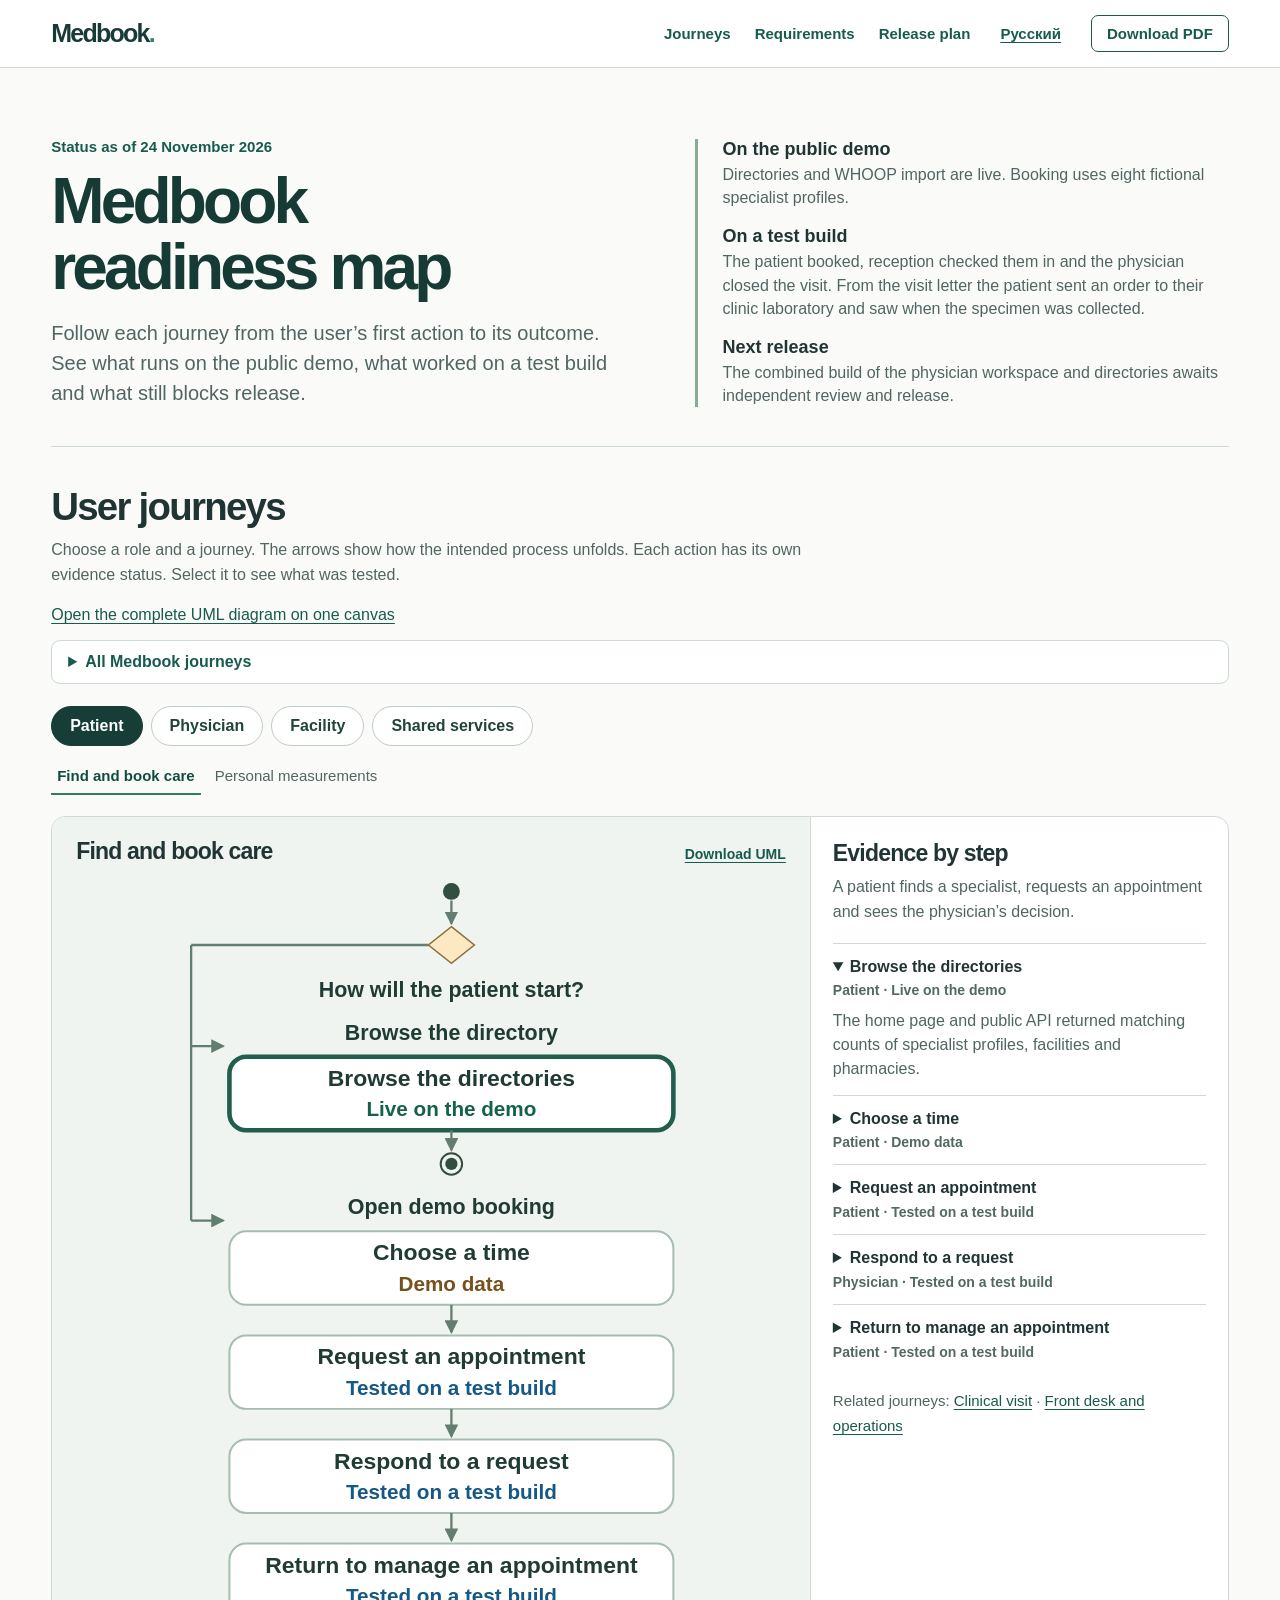
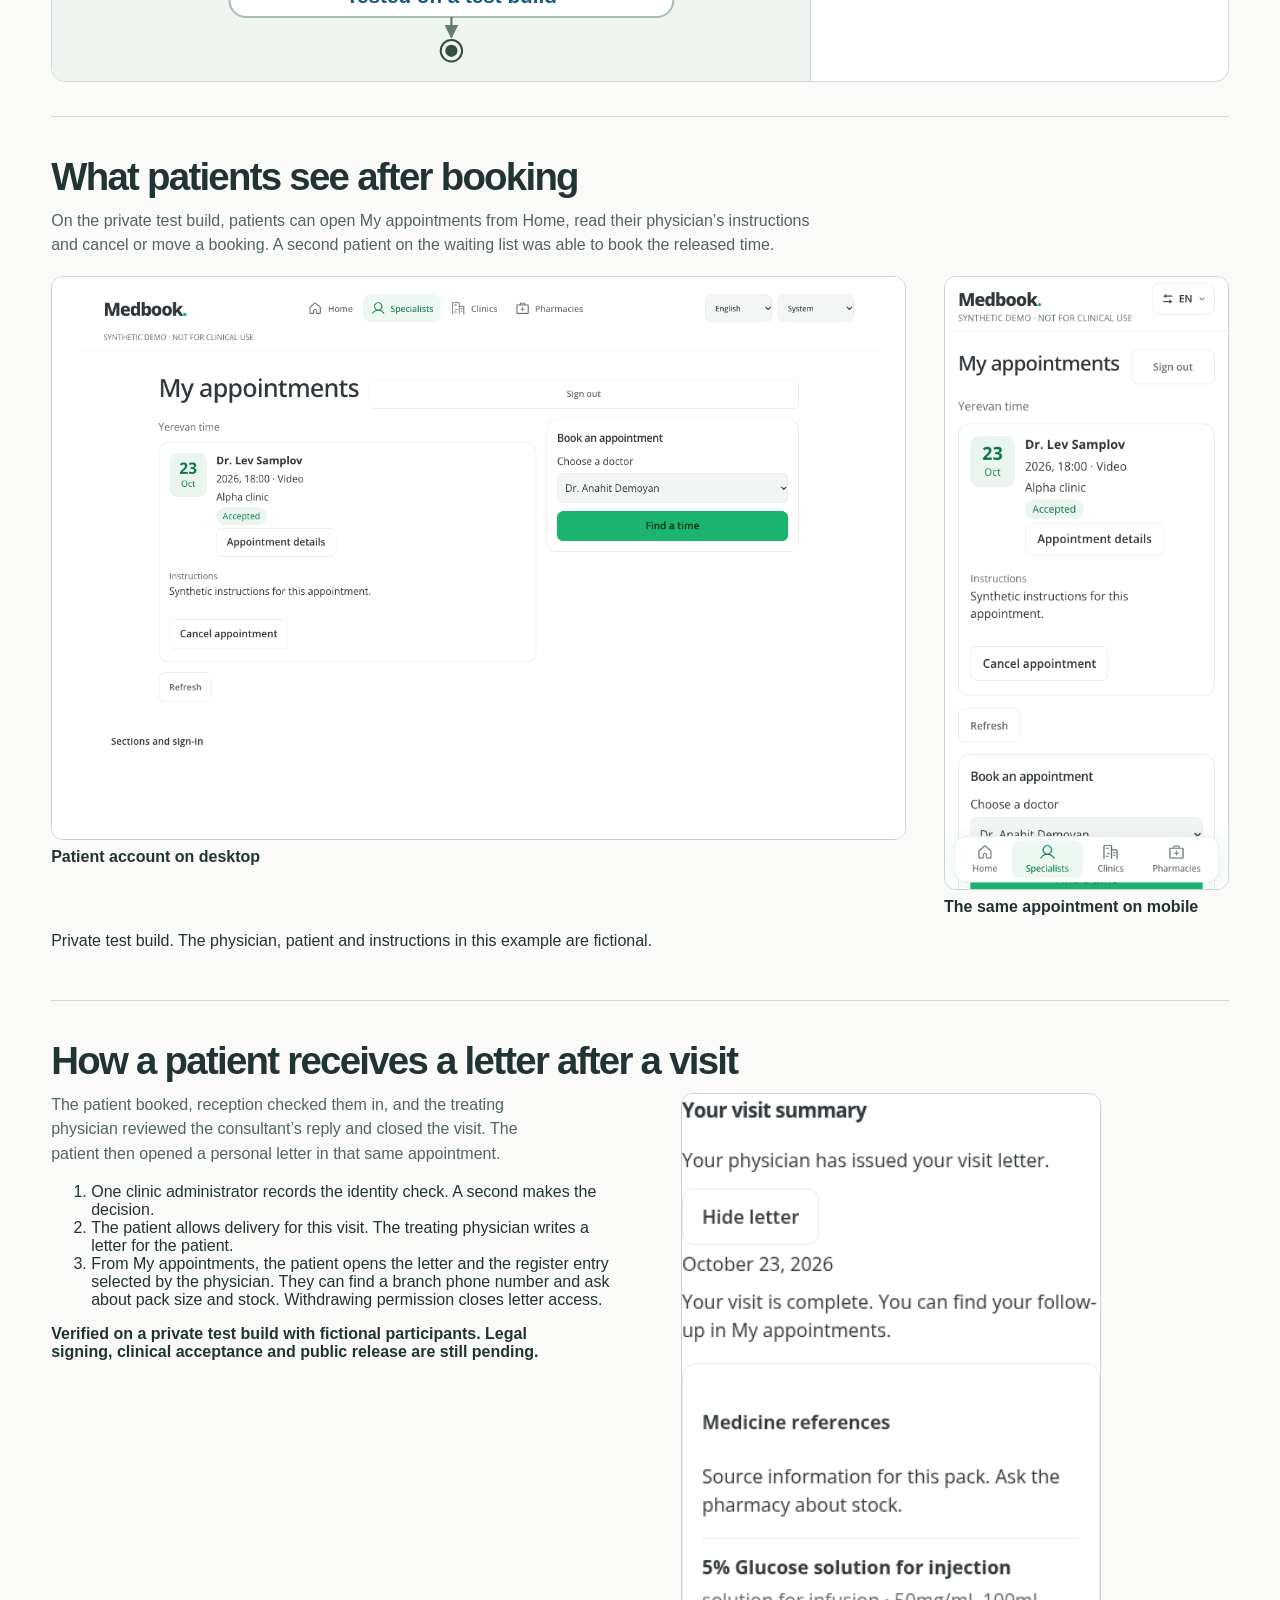
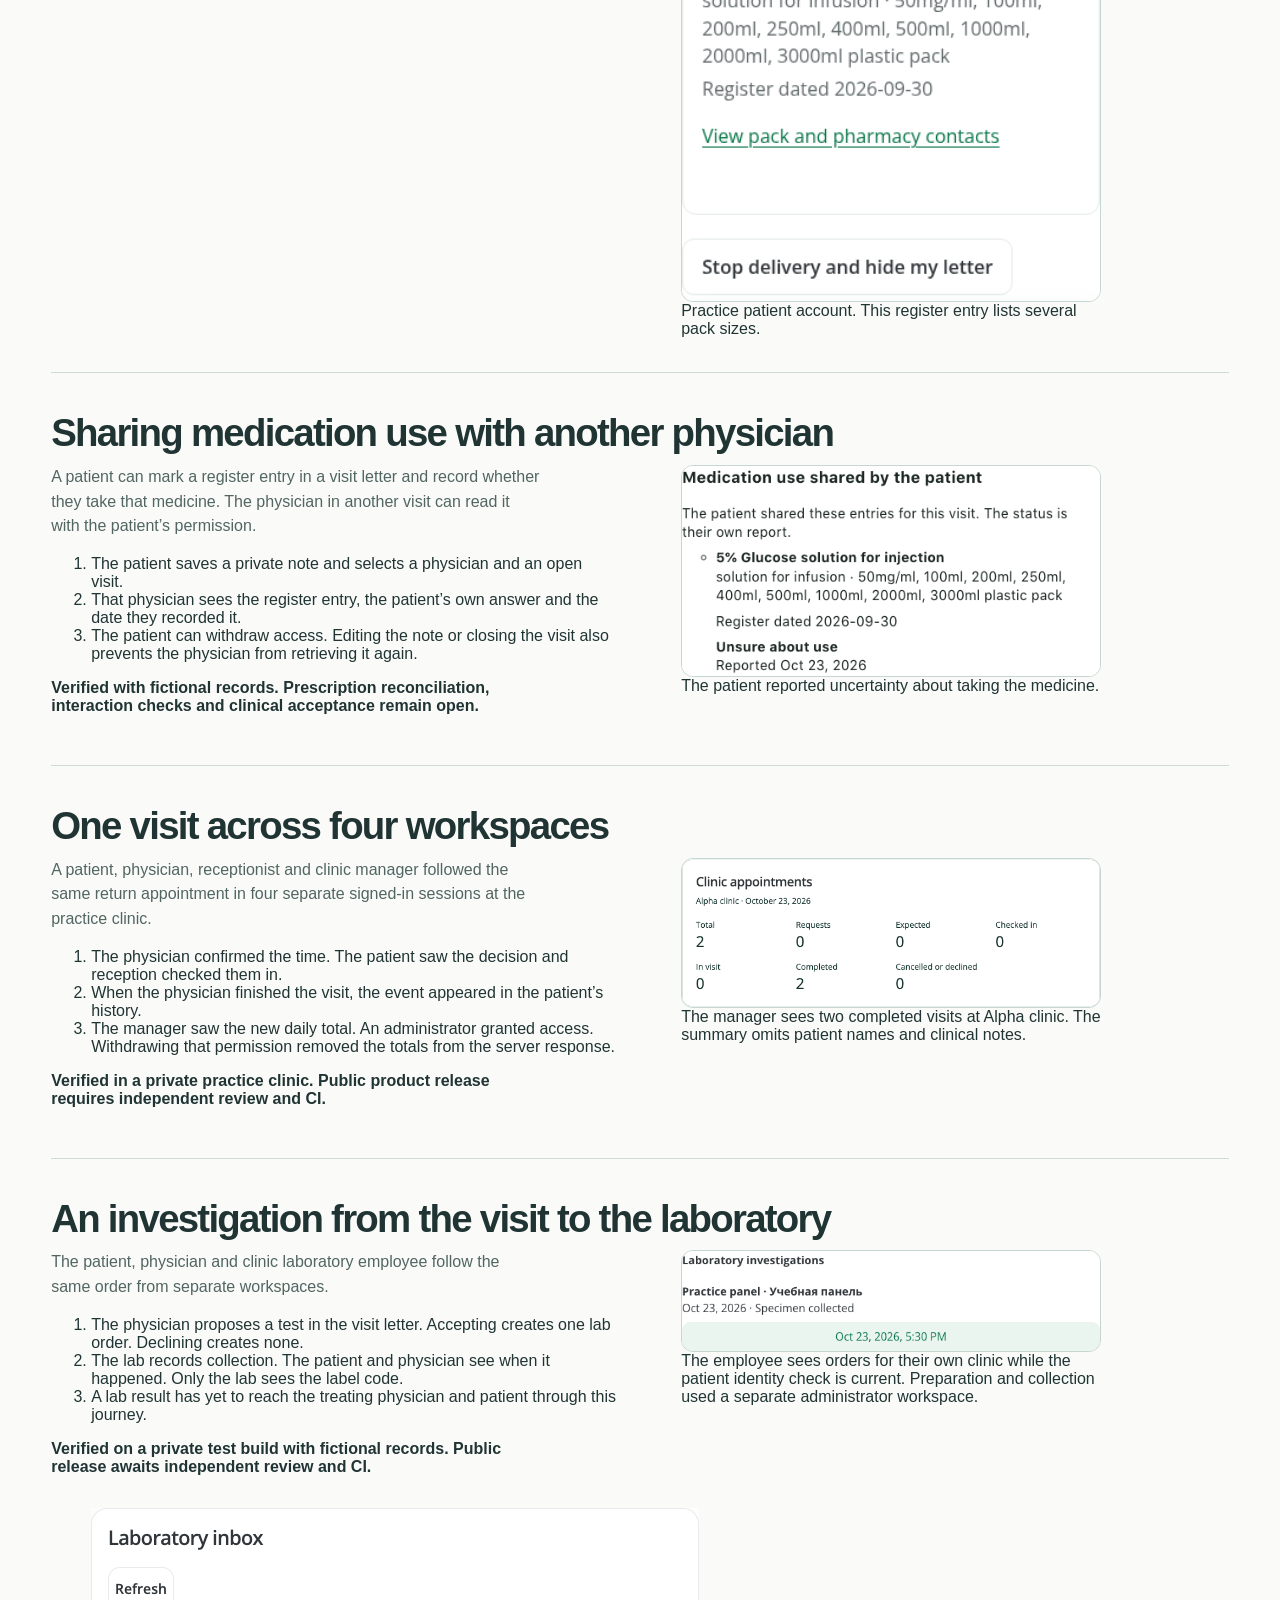
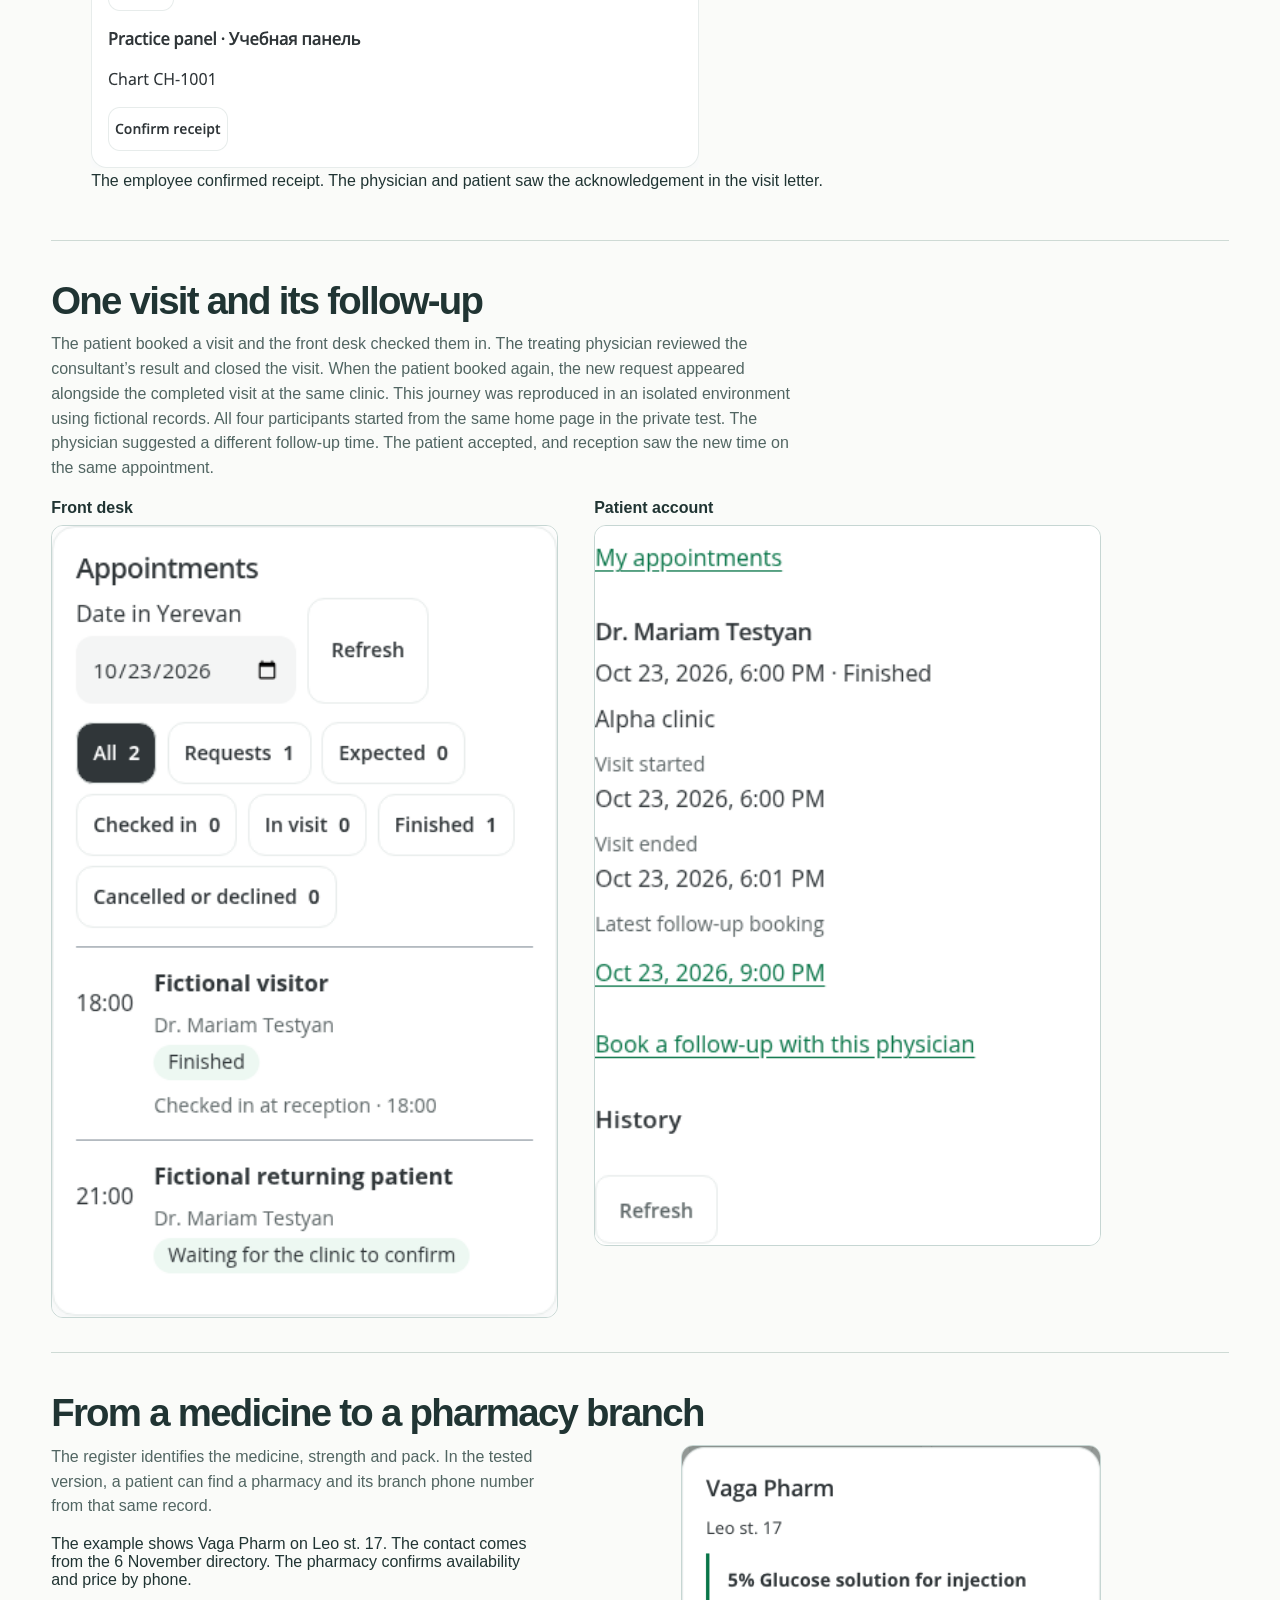
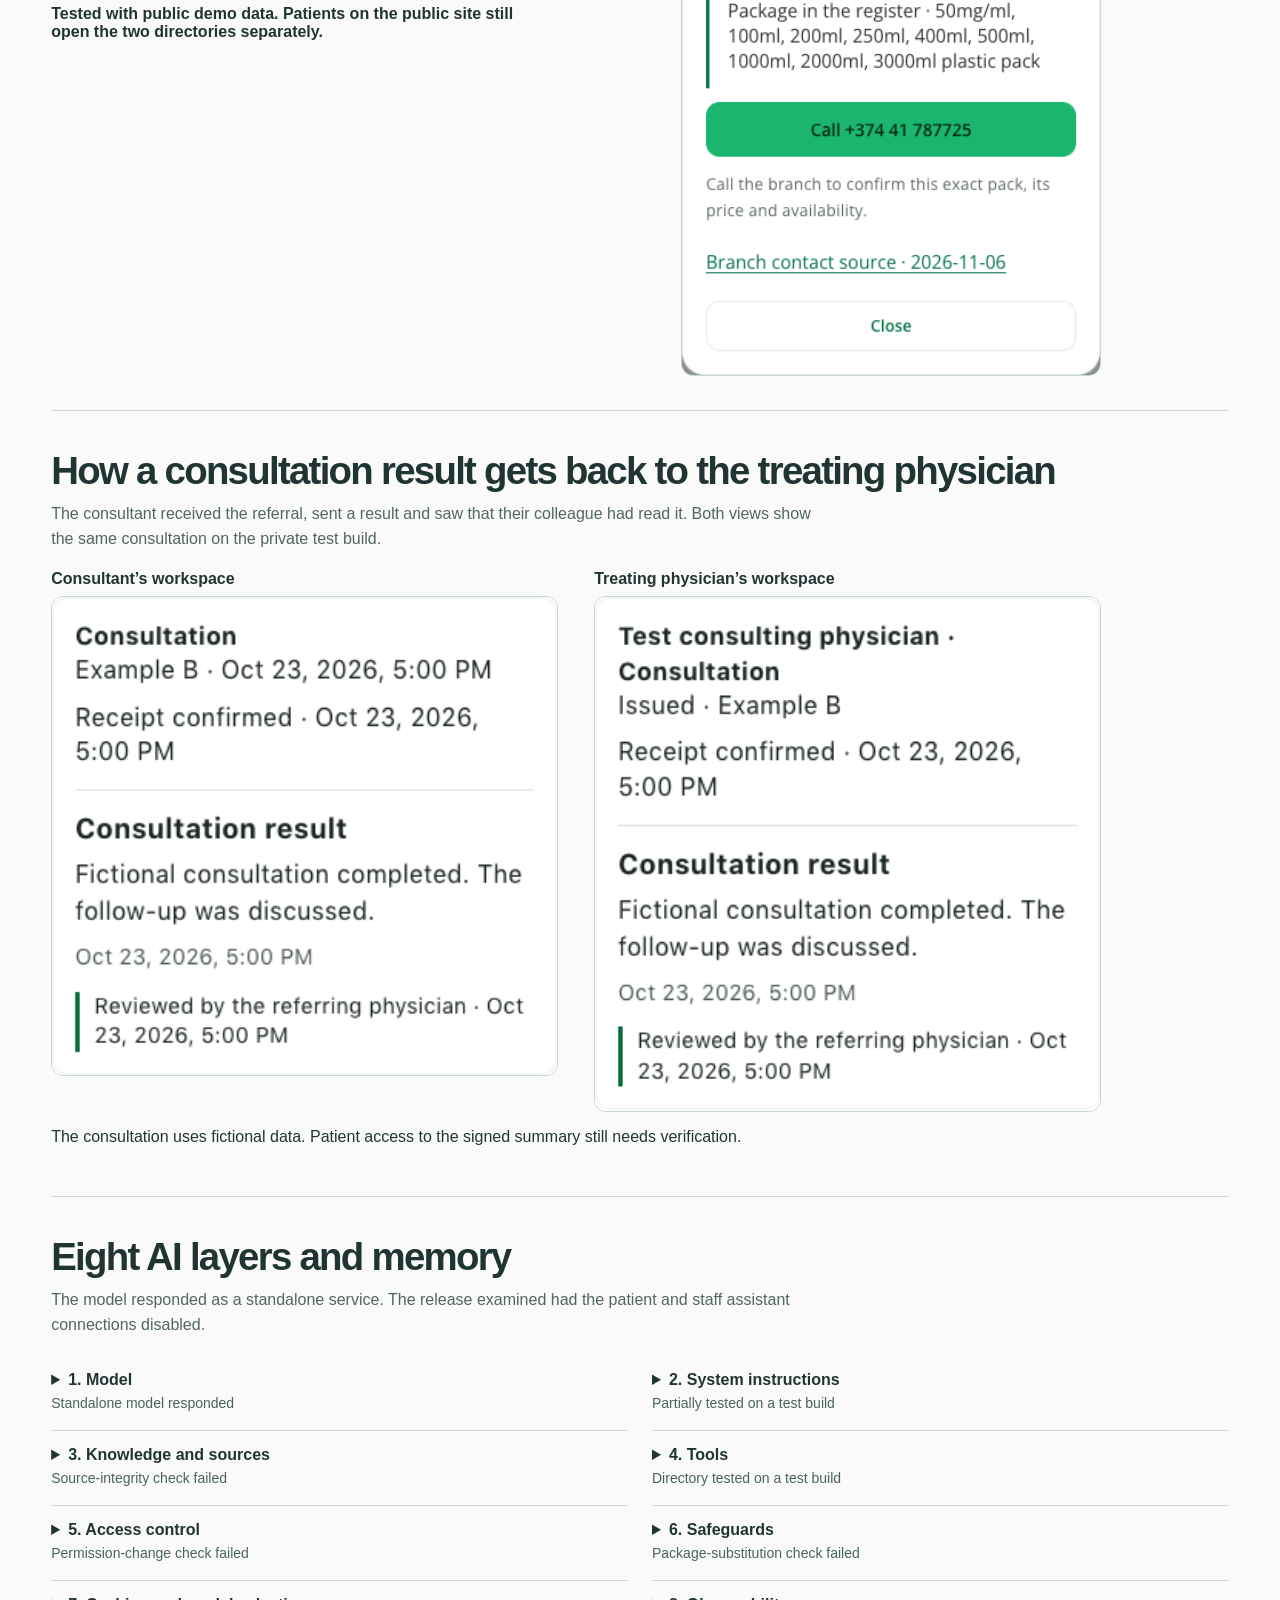
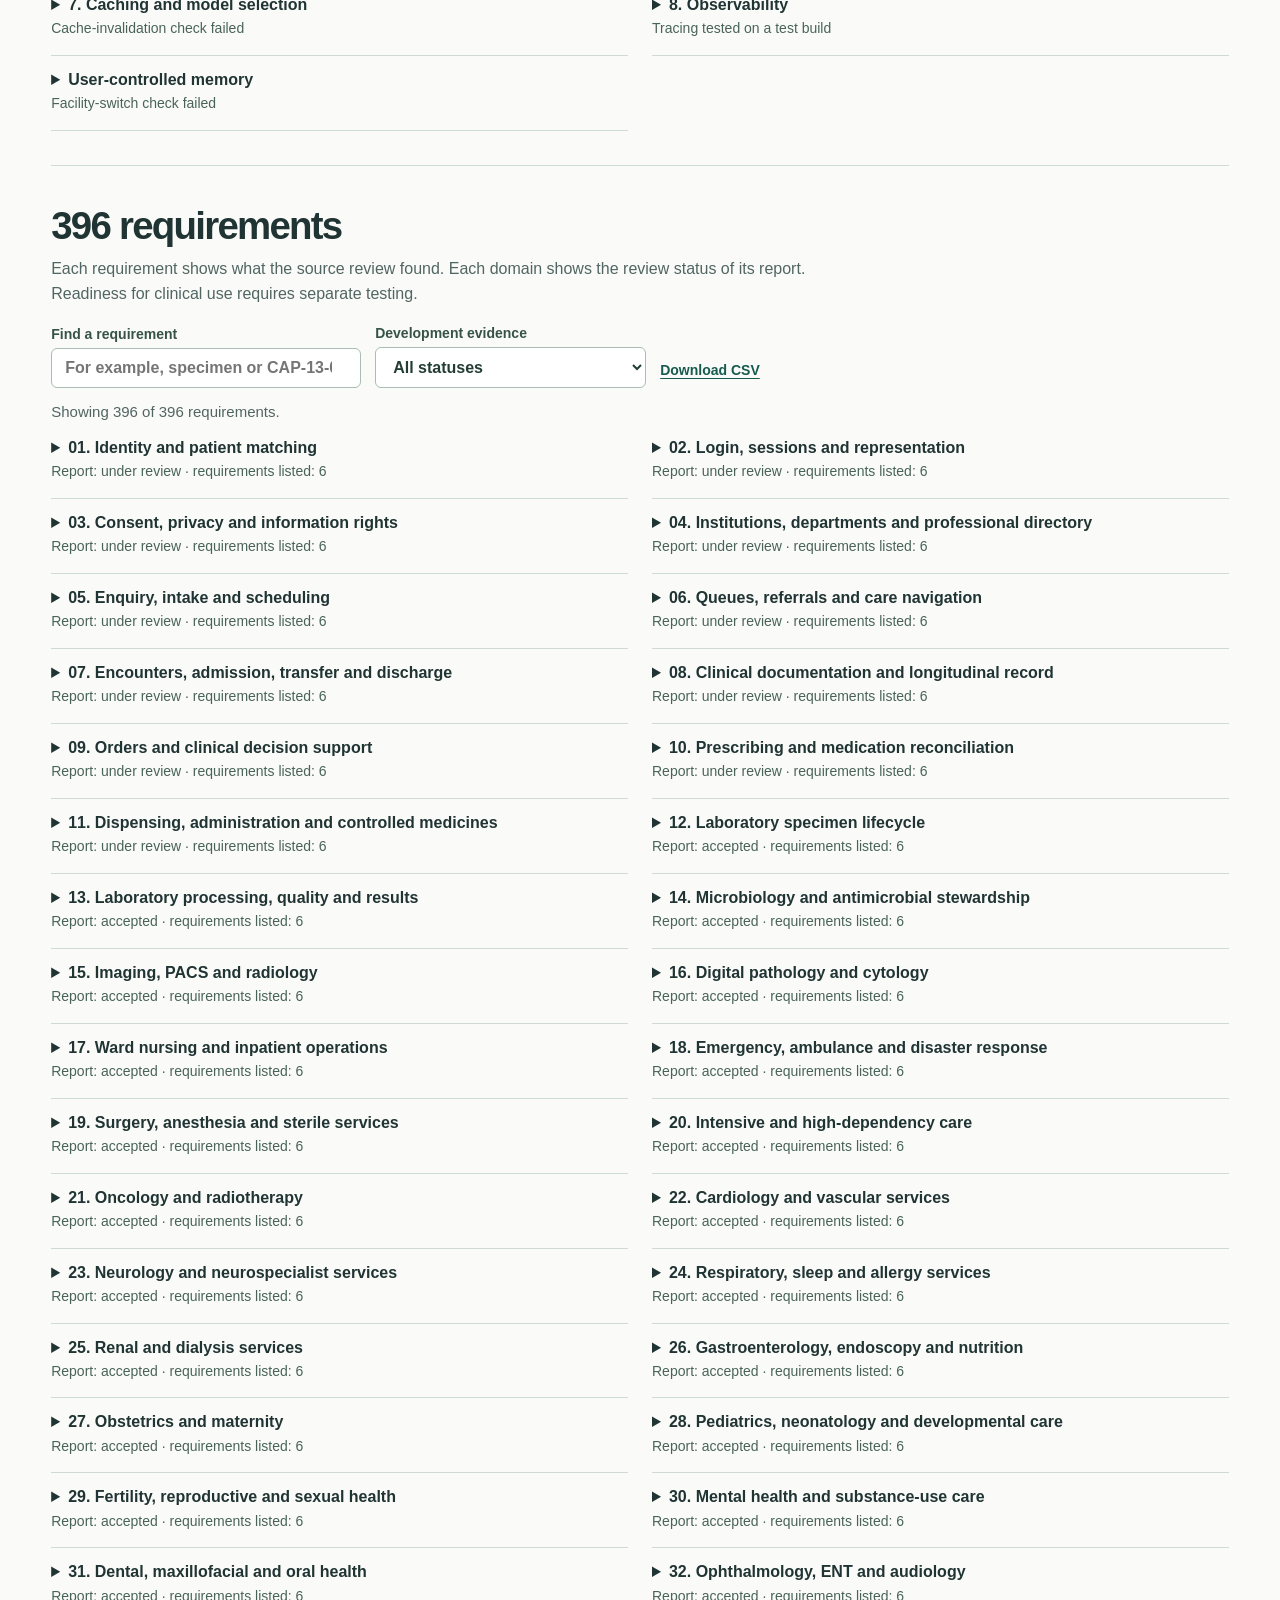
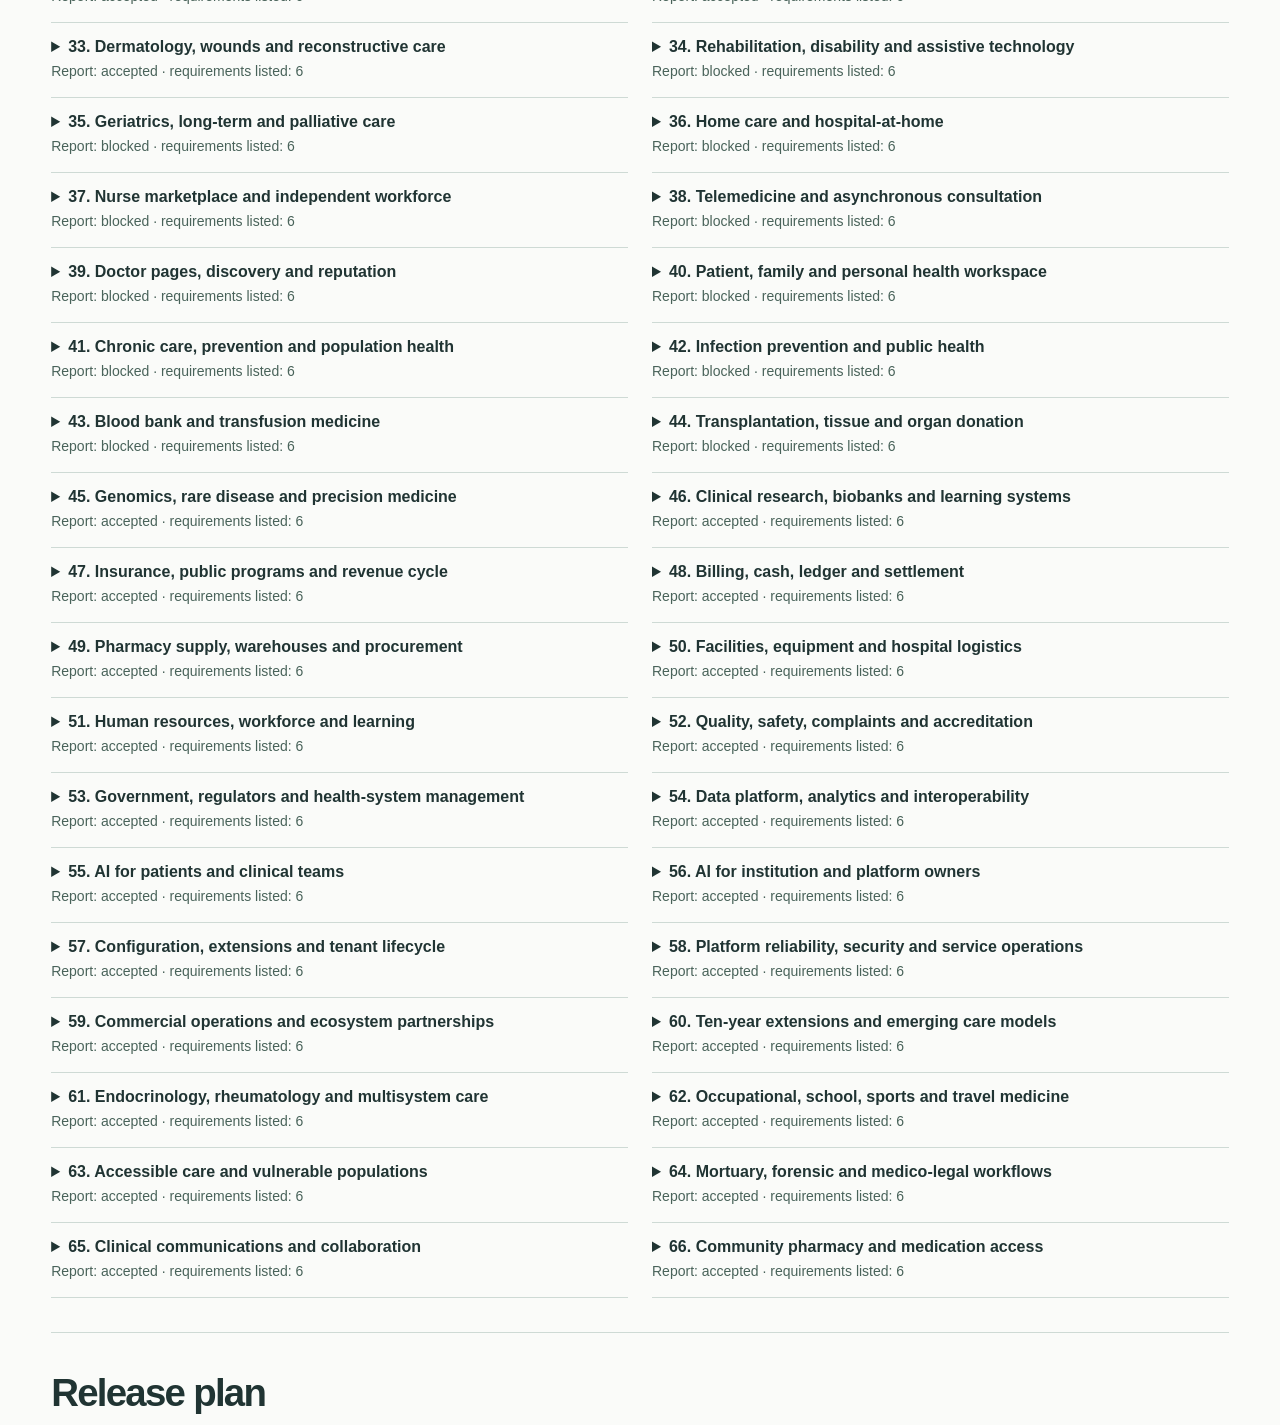
==== commit b83faf2c: "Show who can receive a patient-approved investigation at their own clinic" ====
--- a/en.html
+++ b/en.html
@@ -23,7 +23,7 @@
 <div class="introin"><p class="date">Status as of 24 November 2026</p><h1>Medbook<br>readiness map</h1>
 <p class="lead">Follow each journey from the user’s first action to its outcome. See what runs on the public demo, what worked on a test build and what still blocks release.</p></div>
 <div class="snapshot"><div><strong>On the public demo</strong><span>Directories and WHOOP import are live. Booking uses eight fictional specialist profiles.</span></div>
-<div><strong>On a test build</strong><span>Patients can return to their account, read the physician’s instructions and cancel a future booking. The time becomes available again.</span></div>
+<div><strong>On a test build</strong><span>The patient booked, reception checked them in and the physician closed the visit. From the visit letter the patient sent an order to their clinic laboratory and saw when the specimen was collected.</span></div>
 <div><strong>Next release</strong><span>The combined build of the physician workspace and directories awaits independent review and release.</span></div></div>
 </section>
 <section id="overview" class="segment"><h2>User journeys</h2>
@@ -38,7 +38,7 @@
 <section class="segment" id="visit-letter"><h2>How a patient receives a letter after a visit</h2><div class="pharmacy-enquiry"><div><p class="deck">The patient booked, reception checked them in, and the treating physician reviewed the consultant’s reply and closed the visit. The patient then opened a personal letter in that same appointment.</p><ol><li>One clinic administrator records the identity check. A second makes the decision.</li><li>The patient allows delivery for this visit. The treating physician writes a letter for the patient.</li><li>From My appointments, the patient opens the letter and the register entry selected by the physician. They can find a branch phone number and ask about pack size and stock. Withdrawing permission closes letter access.</li></ol><p><strong>Verified on a private test build with fictional participants. Legal signing, clinical acceptance and public release are still pending.</strong></p></div><figure><img src="letter-patient-en.png" loading="lazy" alt="An open letter in the test patient’s account"><figcaption>Practice patient account. This register entry lists several pack sizes.</figcaption></figure></div></section>
 <section class="segment" id="medicine-sharing"><h2>Sharing medication use with another physician</h2><div class="pharmacy-enquiry"><div><p class="deck">A patient can mark a register entry in a visit letter and record whether they take that medicine. The physician in another visit can read it with the patient’s permission.</p><ol><li>The patient saves a private note and selects a physician and an open visit.</li><li>That physician sees the register entry, the patient’s own answer and the date they recorded it.</li><li>The patient can withdraw access. Editing the note or closing the visit also prevents the physician from retrieving it again.</li></ol><p><strong>Verified with fictional records. Prescription reconciliation, interaction checks and clinical acceptance remain open.</strong></p></div><figure><img src="handoff-doctor-en.png" loading="lazy" alt="What the second physician sees"><figcaption>The patient reported uncertainty about taking the medicine.</figcaption></figure></div></section>
 <section class="segment" id="clinic-day"><h2>One visit across four workspaces</h2><div class="pharmacy-enquiry"><div><p class="deck">A patient, physician, receptionist and clinic manager followed the same return appointment in four separate signed-in sessions at the practice clinic.</p><ol><li>The physician confirmed the time. The patient saw the decision and reception checked them in.</li><li>When the physician finished the visit, the event appeared in the patient’s history.</li><li>The manager saw the new daily total. An administrator granted access. Withdrawing that permission removed the totals from the server response.</li></ol><p><strong>Verified in a private practice clinic. Public product release requires independent review and CI.</strong></p></div><figure><img src="manager-en.png" loading="lazy" alt="The clinic manager’s day board"><figcaption>The manager sees two completed visits at Alpha clinic. The summary omits patient names and clinical notes.</figcaption></figure></div></section>
-<section class="segment" id="lab-visit"><h2>An investigation from the visit to the laboratory</h2><div class="pharmacy-enquiry"><div><p class="deck">Five workspaces support the practice visit. Three people follow the same investigation.</p><ol><li>The physician proposes a test in the visit letter. Accepting creates one lab order. Declining creates none.</li><li>The lab records collection. The patient and physician see when it happened. Only the lab sees the label code.</li><li>A lab result has yet to reach the treating physician and patient through this journey.</li></ol><p><strong>Verified on a private test build with fictional records. Public release awaits independent review and CI.</strong></p></div><figure><img src="lab-patient-en.png" loading="lazy" alt="What the patient sees"><figcaption>The practice lab operator used an administrator account. Clinic-scoped access for a lab employee still needs testing.</figcaption></figure></div></section>
+<section class="segment" id="lab-visit"><h2>An investigation from the visit to the laboratory</h2><div class="pharmacy-enquiry"><div><p class="deck">The patient, physician and clinic laboratory employee follow the same order from separate workspaces.</p><ol><li>The physician proposes a test in the visit letter. Accepting creates one lab order. Declining creates none.</li><li>The lab records collection. The patient and physician see when it happened. Only the lab sees the label code.</li><li>A lab result has yet to reach the treating physician and patient through this journey.</li></ol><p><strong>Verified on a private test build with fictional records. Public release awaits independent review and CI.</strong></p></div><figure><img src="lab-patient-en.png" loading="lazy" alt="What the patient sees"><figcaption>The employee sees orders for their own clinic while the patient identity check is current. Preparation and collection used a separate administrator workspace.</figcaption></figure></div><figure><img src="lab-employee-en.png" loading="lazy" width="608" style="max-width:100%;height:auto" alt="The clinic employee’s laboratory inbox"><figcaption>The employee confirmed receipt. The physician and patient saw the acknowledgement in the visit letter.</figcaption></figure></section>
 <section class="segment" id="return-visit"><h2>One visit and its follow-up</h2><p class="deck">The patient booked a visit and the front desk checked them in. The treating physician reviewed the consultant’s result and closed the visit. When the patient booked again, the new request appeared alongside the completed visit at the same clinic. This journey was reproduced in an isolated environment using fictional records. All four participants started from the same home page in the private test. The physician suggested a different follow-up time. The patient accepted, and reception saw the new time on the same appointment.</p><div class="consult-screens"><figure><figcaption>Front desk</figcaption><picture><source media="(max-width: 640px)" srcset="return-desk-en-mobile.png"><img loading="lazy" src="return-desk-en-desktop.png" alt="Clinic worklist with fictional appointments"></picture></figure><figure><figcaption>Patient account</figcaption><picture><source media="(max-width: 640px)" srcset="return-patient-en-mobile.png"><img loading="lazy" src="return-patient-en-desktop.png" alt="Completed appointment in the test patient’s account"></picture></figure></div></section>
 <section class="segment" id="pharmacy-enquiry"><h2>From a medicine to a pharmacy branch</h2><div class="pharmacy-enquiry"><div><p class="deck">The register identifies the medicine, strength and pack. In the tested version, a patient can find a pharmacy and its branch phone number from that same record.</p><p>The example shows Vaga Pharm on Leo st. 17. The contact comes from the 6 November directory. The pharmacy confirms availability and price by phone.</p><p><strong>Tested with public demo data. Patients on the public site still open the two directories separately.</strong></p></div><figure><picture><source media="(max-width: 640px)" srcset="pharmacy-en-mobile.png"><img loading="lazy" src="pharmacy-en-desktop.png" alt="Branch phone number and registered pack"></picture></figure></div></section>
 <section class="segment" id="consultation"><h2>How a consultation result gets back to the treating physician</h2><p class="deck">The consultant received the referral, sent a result and saw that their colleague had read it. Both views show the same consultation on the private test build.</p><div class="consult-screens"><figure><figcaption>Consultant’s workspace</figcaption><picture><source media="(max-width: 640px)" srcset="consult-receiver-en-mobile.png"><img loading="lazy" src="consult-receiver-en-desktop.png" alt="Consultant’s workspace"></picture></figure><figure><figcaption>Treating physician’s workspace</figcaption><picture><source media="(max-width: 640px)" srcset="consult-sender-en-mobile.png"><img loading="lazy" src="consult-sender-en-desktop.png" alt="Treating physician’s workspace"></picture></figure></div><p>The consultation uses fictional data. Patient access to the signed summary still needs verification.</p></section>
@@ -51,5 +51,5 @@
 <section class="segment sources"><h2>Sources and reporting date</h2>
 <p>The public screens, server aggregates and demo version were checked on 23 November 2026. Test accounts completed the journey from the home page through the end of a visit over private HTTPS at 00:28 Yerevan time on 24 November. At 00:53 the treating physician confirmed an immutable note on the same visit. Patient delivery remains open. At 01:47 Yerevan time two patients completed the transfer and waiting-list journey. Independent review and the project’s release checks are still open. The register draws on six reports covering the original requirements. Four reports had been accepted, one was in review and one was blocked at the reporting cutoff.</p><a href="medbook-readiness-en.pdf">Open the full presentation</a></section>
 </main><footer>Medbook · Product readiness · 24 November 2026</footer>
-<script type="application/json" id="dataset">{"flows":[{"key":"care","name":"Find and book care","goal":"A patient finds a specialist, requests an appointment and sees the physician’s decision.","steps":[{"role":"Patient","label":"Browse the directories","state":"live","proof":"The home page and public API returned matching counts of specialist profiles, facilities and pharmacies."},{"role":"Patient","label":"Choose a time","state":"demo","proof":"Eight fictional profiles offer appointment slots on mobile and desktop. The directory has no live connection to the specialists’ calendars."},{"role":"Patient","label":"Request an appointment","state":"stand","proof":"The selected clinic received one request. When the server response was lost, the patient recovered that booking from their account without submitting it again."},{"role":"Physician","label":"Respond to a request","state":"stand","proof":"The physician offered another available time. The patient accepted in their account and reception saw the new time on the same appointment."},{"role":"Patient","label":"Return to manage an appointment","state":"stand","proof":"The patient booked a follow-up with the same physician from a completed visit. Both appointments stayed in the account. The physician and front desk received the new request."}],"spec":["IF","How will the patient start?","Browse the directory",[0],"Open demo booking",[1,2,3,4]]},{"key":"visit","name":"Clinical visit","goal":"Follow an accepted appointment through to a visit summary the patient can open.","steps":[{"role":"Physician, patient and receptionist","label":"Start and finish the booked visit","state":"stand","proof":"One patient checked in, saw the visit start and saw it finish. On that same visit, the treating physician read the consultant’s result. Reception saw the closure."},{"role":"Physician","label":"Change appointment hours","state":"stand","proof":"A physician closed one clinic to new bookings. The existing patient and reception saw a notice. Another patient could still book at the second clinic."},{"role":"Two physicians","label":"Return and review a consultation result","state":"stand","proof":"The consultant returned a result. The treating physician read it in the original visit and confirmed review. The consultant saw the acknowledgment."},{"role":"Physician and patient","label":"Hold a video visit","state":"part","proof":"Pages exist for both participants, along with a visit service. On the public demo, the checked URLs were closed. No two-person call was confirmed there."},{"role":"Patient","label":"Read the physician’s letter","state":"stand","proof":"The patient allowed delivery and followed the letter’s register entry to a pharmacy branch phone number."}],"spec":["MID",[0],"Choose a task","Manage the schedule",[1],"Conduct a visit",[2,4],"Video consultation",[3]]},{"key":"whoop","name":"Personal WHOOP data","goal":"From the device owner’s consent to viewing and interpreting their own measurements.","steps":[{"role":"Patient","label":"Connect a WHOOP account","state":"live","proof":"The server recorded one active connection. The aggregate data do not identify the owner."},{"role":"Server","label":"Save measurements","state":"live","proof":"The server recorded 22 sleep events, 16 recovery events and 20 cycles. Eight syncs completed. The last was on 22 November at 16:53 Yerevan time."},{"role":"Patient","label":"View only personal data","state":"stand","proof":"On the test build, two test patients could access only their own data. The demo rejected a signed-out request. The complete dashboard still needs verification with two real users."},{"role":"AI","label":"Explain trends","state":"off","proof":"The public demo has no model connected to WHOOP. Its AI request log contained zero entries."}],"spec":["SEQ",[0,1,2,3]]},{"key":"staff","name":"Clinic shifts","goal":"Two staff members see the manager’s decision and check their shift.","steps":[{"role":"Staff member","label":"Accept an invitation","state":"stand","proof":"On the private test build, accepting an invitation opened an active staff session."},{"role":"Staff member","label":"View an assigned shift","state":"stand","proof":"The staff member saw their own shift. The staff session could not open the physician workspace."},{"role":"Two staff members","label":"Request and accept a swap","state":"stand","proof":"One staff member requested the swap and the other accepted it in a separate session."},{"role":"Manager","label":"Approve the request","state":"stand","proof":"Both employees saw the decision. After a lost response, the manager could distinguish their own decision from one recorded by a second manager."},{"role":"Facility and staff","label":"Check the shift against the published schedule","state":"stand","proof":"Both employees saw the version, assigned colleague and later withdrawal. The planning module published the test schedule. The public manager workspace remains closed."}],"spec":["SEQ",[0,1,2,3,4]]},{"key":"medication","name":"Prescriptions and pharmacies","goal":"From looking up a medicine to safe prescribing, current branch availability and dispensing.","steps":[{"role":"Patient","label":"Find a medicine and a pharmacy","state":"live","proof":"The demo provides a dated medicines register and a pharmacy directory. Entries identify the source and show package and dosage details where the register supplies them."},{"role":"Physician","label":"Reconcile prescriptions","state":"part","proof":"Code exists for reconciling prescriptions from different physicians, authorizing prescriptions and checking interactions. The latter two passed independent review. The full shared-chart journey awaits acceptance."},{"role":"Physician","label":"Assess a conflict or alternative","state":"gap","proof":"This needs a shared list with an identifiable prescriber for each item, validated rules and a physician’s decision the patient can see. Clinical acceptance remains open."},{"role":"Pharmacy","label":"Confirm stock and price","state":"gap","proof":"The test build shows the branch phone alongside the registered pack. The pharmacy confirms stock and price by phone."},{"role":"Pharmacist","label":"Dispense the prescribed medicine","state":"gap","proof":"Components exist for inventory and dispensing. Fulfilling a specific prescription and updating the patient’s status on the demo remain unverified."}],"spec":["SEQ",[0,1,2,3,4]]},{"key":"lab","name":"Laboratory","goal":"Follow a test order through to delivery of its result to the treating physician.","steps":[{"role":"Physician and patient","label":"Order a test","state":"stand","proof":"In the practice clinic the physician proposed an investigation. Consent created one order. Declining created none."},{"role":"Lab technician","label":"Register a specimen","state":"stand","proof":"After collection the patient and physician saw the date and status in their own workspaces. The label code stayed with the laboratory."},{"role":"Lab technician","label":"Review the worklist and result","state":"part","proof":"The worklist and validation files matched the accepted source exactly. Both components have tests. The public laboratory entry point returned HTTP 404."},{"role":"Physician","label":"Receive the released report","state":"gap","proof":"The evidence contains no run from specimen collection to delivery of the report to the correct physician in the published workspace."}],"spec":["SEQ",[0,1,2,3]]},{"key":"clinic","name":"Front desk and operations","goal":"From offering an available slot to managing staff, purchasing and finance.","steps":[{"role":"Front desk","label":"Check in for an in-person visit","state":"stand","proof":"The receptionist checked in the patient. The patient and booked physician saw the arrival time. The other clinic could not see the booking."},{"role":"Manager","label":"Manage staff and service requests","state":"stand","proof":"The manager saw the clinic’s daily appointment counts alongside its staffing board. The totals matched reception after the visit ended. Withdrawing access removed the summary."},{"role":"Purchaser","label":"Review a purchase and commission","state":"stand","proof":"A separate test build verified purchase access and commission disclosure. It denied access to a user from another facility."},{"role":"Warehouse and accounting","label":"Reconcile delivery, payment and stock","state":"part","proof":"The release includes lot receipt, stock movements and recalls, forecasting, pricing and accounting. A full delivery and a real payment remain unverified."}],"spec":["MULTI","Choose a facility operation",[["Front desk",[0]],["Staffing",[1]],["Purchasing and finance",[2,3]]]]},{"key":"ai","name":"Medbook assistant","goal":"From a question the user is authorized to ask to a model answer grounded in sources.","steps":[{"role":"User","label":"Ask a question under an assigned role","state":"stand","proof":"Role-based instructions and sessions were tested on an application test build. The public assistant entry point returned HTTP 404."},{"role":"AI gateway","label":"Select sources and tools","state":"stand","proof":"The gateway identified answer sources, used a pinned document version and rejected a changed source."},{"role":"AI gateway","label":"Check access, memory and cache","state":"stand","proof":"The private build passed checks for permission changes, moves between facilities, cache invalidation and isolation of saved preferences."},{"role":"Model","label":"Answer in the application","state":"off","proof":"A standalone model service answered a short request. Model connections for patient and staff interfaces were disabled in the release examined."},{"role":"Team","label":"Assess answer quality by role","state":"gap","proof":"Two gateway suites on one build passed 112 of 112 and 155 of 155 checks. Answer quality with a live model still needs evaluation for each role."}],"spec":["SEQ",[0,1,2,3,4]]},{"key":"release","name":"Build and release","goal":"Follow a tested user journey through the gates to Medbook’s public entry point.","steps":[{"role":"Development","label":"Combine two reviewed branches","state":"stand","proof":"The build brought together the directories, restricted physician workspace and WHOOP changes. The only conflict occurred in a test file."},{"role":"Integration","label":"Test the journey across roles","state":"stand","proof":"On 23 November at 14:49 Yerevan time, the combined test build verified appointment requests and physician decisions, role isolation and a shift swap."},{"role":"Independent reviewer","label":"Review the combined build","state":"gap","proof":"Both source branches passed independent review. At the reporting cutoff, the new combined build had no separate review decision."},{"role":"Release team","label":"Run the standard release checks","state":"hold","proof":"In one check, collecting evidence took 48 seconds against a 25-second limit. The standard release check and release authorization for the combined version remain unverified."},{"role":"User","label":"Repeat the journey on the public release","state":"gap","proof":"The public demo was running the previous release when checked. The final post-publication test is still pending."}],"spec":["SEQ",[0,1,2,3,4]]}],"states":{"live":"Live on the demo","demo":"Demo data","stand":"Tested on a test build","part":"Partial implementation","fail":"Check failed","off":"Disabled","gap":"Unverified","hold":"Release blocked"},"overview":[["Patient",[["Find and book care","care"],["Personal measurements","whoop"]]],["Physician",[["Clinical visit","visit"],["Prescriptions and pharmacies","medication"],["Laboratory","lab"]]],["Facility",[["Clinic shifts","staff"],["Operations","clinic"]]],["Shared services",[["Assistant","ai"],["Build and release","release"]]]],"register":[{"id":"CAP-01-01","dom":1,"section":"Identity and patient matching","title":"Register a provisional patient","original":"Register a provisional patient","state":"Included in an earlier build","review":"Under review","match":"Outside this sample","found":true},{"id":"CAP-01-02","dom":1,"section":"Identity and patient matching","title":"Claim an existing chart","original":"Claim an existing chart","state":"Development evidence found","review":"Under review","match":"Outside this sample","found":true},{"id":"CAP-01-03","dom":1,"section":"Identity and patient matching","title":"Merge duplicate records","original":"Merge duplicate records","state":"Development evidence found","review":"Under review","match":"Outside this sample","found":true},{"id":"CAP-01-04","dom":1,"section":"Identity and patient matching","title":"Correct a mistaken merge","original":"Correct a mistaken merge","state":"Development evidence found","review":"Under review","match":"Outside this sample","found":true},{"id":"CAP-01-05","dom":1,"section":"Identity and patient matching","title":"Manage demographics and contacts","original":"Manage demographics and contacts","state":"Development evidence found","review":"Under review","match":"Outside this sample","found":true},{"id":"CAP-01-06","dom":1,"section":"Identity and patient matching","title":"Reconcile an unknown emergency identity","original":"Reconcile an unknown emergency identity","state":"Development evidence found","review":"Under review","match":"Outside this sample","found":true},{"id":"CAP-02-01","dom":2,"section":"Login, sessions and representation","title":"Register and verify a digital account","original":"Register and verify a digital account","state":"Development evidence found","review":"Under review","match":"Outside this sample","found":true},{"id":"CAP-02-02","dom":2,"section":"Login, sessions and representation","title":"Enroll login factors and recover access","original":"Enroll login factors and recover access","state":"Development evidence found","review":"Under review","match":"Outside this sample","found":true},{"id":"CAP-02-03","dom":2,"section":"Login, sessions and representation","title":"Invite and offboard staff","original":"Invite and offboard staff","state":"Development evidence found","review":"Under review","match":"Outside this sample","found":true},{"id":"CAP-02-04","dom":2,"section":"Login, sessions and representation","title":"Manage devices and sessions","original":"Manage devices and sessions","state":"Implementation unverified","review":"Under review","match":"Outside this sample","found":false},{"id":"CAP-02-05","dom":2,"section":"Login, sessions and representation","title":"Delegate patient representation","original":"Delegate patient representation","state":"Development evidence found","review":"Under review","match":"Outside this sample","found":true},{"id":"CAP-02-06","dom":2,"section":"Login, sessions and representation","title":"Review guardianship/capacity transitions","original":"Review guardianship/capacity transitions","state":"Development evidence found","review":"Under review","match":"Outside this sample","found":true},{"id":"CAP-03-01","dom":3,"section":"Consent, privacy and information rights","title":"Capture purpose-specific consent","original":"Capture purpose-specific consent","state":"Development evidence found","review":"Under review","match":"Outside this sample","found":true},{"id":"CAP-03-02","dom":3,"section":"Consent, privacy and information rights","title":"Withdraw or amend consent","original":"Withdraw or amend consent","state":"Development evidence found","review":"Under review","match":"Outside this sample","found":true},{"id":"CAP-03-03","dom":3,"section":"Consent, privacy and information rights","title":"Apply sensitive-record segmentation","original":"Apply sensitive-record segmentation","state":"Development evidence found","review":"Under review","match":"Outside this sample","found":true},{"id":"CAP-03-04","dom":3,"section":"Consent, privacy and information rights","title":"Provide patient access/export","original":"Provide patient access/export","state":"Development evidence found","review":"Under review","match":"Outside this sample","found":true},{"id":"CAP-03-05","dom":3,"section":"Consent, privacy and information rights","title":"Handle correction and deletion requests","original":"Handle correction and deletion requests","state":"Included in an earlier build","review":"Under review","match":"Outside this sample","found":true},{"id":"CAP-03-06","dom":3,"section":"Consent, privacy and information rights","title":"Review emergency access","original":"Review emergency access","state":"Included in an earlier build","review":"Under review","match":"Outside this sample","found":true},{"id":"CAP-04-01","dom":4,"section":"Institutions, departments and professional directory","title":"Model organizations and facilities","original":"Model organizations and facilities","state":"Development evidence found","review":"Under review","match":"Outside this sample","found":true},{"id":"CAP-04-02","dom":4,"section":"Institutions, departments and professional directory","title":"Configure departments and services","original":"Configure departments and services","state":"Development evidence found","review":"Under review","match":"Outside this sample","found":true},{"id":"CAP-04-03","dom":4,"section":"Institutions, departments and professional directory","title":"Manage rooms, beds and equipment","original":"Manage rooms, beds and equipment","state":"Development evidence found","review":"Under review","match":"Outside this sample","found":true},{"id":"CAP-04-04","dom":4,"section":"Institutions, departments and professional directory","title":"Verify licenses and clinical privileges","original":"Verify licenses and clinical privileges","state":"Development evidence found","review":"Under review","match":"Outside this sample","found":true},{"id":"CAP-04-05","dom":4,"section":"Institutions, departments and professional directory","title":"Manage temporary assignments","original":"Manage temporary assignments","state":"Development evidence found","review":"Under review","match":"Outside this sample","found":true},{"id":"CAP-04-06","dom":4,"section":"Institutions, departments and professional directory","title":"Publish provider affiliations","original":"Publish provider affiliations","state":"Development evidence found","review":"Under review","match":"Outside this sample","found":true},{"id":"CAP-05-01","dom":5,"section":"Enquiry, intake and scheduling","title":"Capture enquiries across channels","original":"Capture enquiries across channels","state":"Development evidence found","review":"Under review","match":"Outside this sample","found":true},{"id":"CAP-05-02","dom":5,"section":"Enquiry, intake and scheduling","title":"Collect pre-visit forms","original":"Collect pre-visit forms","state":"Implementation unverified","review":"Under review","match":"Outside this sample","found":false},{"id":"CAP-05-03","dom":5,"section":"Enquiry, intake and scheduling","title":"Book provider/room/equipment together","original":"Book provider/room/equipment together","state":"Development evidence found","review":"Under review","match":"Outside this sample","found":true},{"id":"CAP-05-04","dom":5,"section":"Enquiry, intake and scheduling","title":"Manage waitlists and released slots","original":"Manage waitlists and released slots","state":"Included in an earlier build","review":"Under review","match":"Outside this sample","found":true},{"id":"CAP-05-05","dom":5,"section":"Enquiry, intake and scheduling","title":"Reschedule and cancel appointments","original":"Reschedule and cancel appointments","state":"Development evidence found","review":"Under review","match":"Outside this sample","found":true},{"id":"CAP-05-06","dom":5,"section":"Enquiry, intake and scheduling","title":"Plan group and recurring care","original":"Plan group and recurring care","state":"Development evidence found","review":"Under review","match":"Outside this sample","found":true},{"id":"CAP-06-01","dom":6,"section":"Queues, referrals and care navigation","title":"Check in and route patients","original":"Check in and route patients","state":"Implementation unverified","review":"Under review","match":"Outside this sample","found":false},{"id":"CAP-06-02","dom":6,"section":"Queues, referrals and care navigation","title":"Prioritize queues and urgent insertion","original":"Prioritize queues and urgent insertion","state":"Development evidence found","review":"Under review","match":"Outside this sample","found":true},{"id":"CAP-06-03","dom":6,"section":"Queues, referrals and care navigation","title":"Create internal and external referrals","original":"Create internal and external referrals","state":"Development evidence found","review":"Under review","match":"Outside this sample","found":true},{"id":"CAP-06-04","dom":6,"section":"Queues, referrals and care navigation","title":"Track referral closure","original":"Track referral closure","state":"Development evidence found","review":"Under review","match":"Outside this sample","found":true},{"id":"CAP-06-05","dom":6,"section":"Queues, referrals and care navigation","title":"Coordinate multi-service pathways","original":"Coordinate multi-service pathways","state":"Development evidence found","review":"Under review","match":"Outside this sample","found":true},{"id":"CAP-06-06","dom":6,"section":"Queues, referrals and care navigation","title":"Arrange accessible transport/interpreters","original":"Arrange accessible transport/interpreters","state":"Development evidence found","review":"Under review","match":"Outside this sample","found":true},{"id":"CAP-07-01","dom":7,"section":"Encounters, admission, transfer and discharge","title":"Open outpatient/home/virtual encounters","original":"Open outpatient/home/virtual encounters","state":"Development evidence found","review":"Under review","match":"Outside this sample","found":true},{"id":"CAP-07-02","dom":7,"section":"Encounters, admission, transfer and discharge","title":"Admit and assign a bed","original":"Admit and assign a bed","state":"Development evidence found","review":"Under review","match":"Outside this sample","found":true},{"id":"CAP-07-03","dom":7,"section":"Encounters, admission, transfer and discharge","title":"Transfer care or location","original":"Transfer care or location","state":"Development evidence found","review":"Under review","match":"Outside this sample","found":true},{"id":"CAP-07-04","dom":7,"section":"Encounters, admission, transfer and discharge","title":"Reverse an erroneous admission","original":"Reverse an erroneous admission","state":"Development evidence found","review":"Under review","match":"Outside this sample","found":true},{"id":"CAP-07-05","dom":7,"section":"Encounters, admission, transfer and discharge","title":"Record refusal or self-discharge","original":"Record refusal or self-discharge","state":"Development evidence found","review":"Under review","match":"Outside this sample","found":true},{"id":"CAP-07-06","dom":7,"section":"Encounters, admission, transfer and discharge","title":"Discharge with continuity actions","original":"Discharge with continuity actions","state":"Development evidence found","review":"Under review","match":"Outside this sample","found":true},{"id":"CAP-08-01","dom":8,"section":"Clinical documentation and longitudinal record","title":"Create structured and narrative notes","original":"Create structured and narrative notes","state":"Development evidence found","review":"Under review","match":"Outside this sample","found":true},{"id":"CAP-08-02","dom":8,"section":"Clinical documentation and longitudinal record","title":"Capture observations and measurements","original":"Capture observations and measurements","state":"Development evidence found","review":"Under review","match":"Outside this sample","found":true},{"id":"CAP-08-03","dom":8,"section":"Clinical documentation and longitudinal record","title":"Maintain problems, allergies and history","original":"Maintain problems, allergies and history","state":"Development evidence found","review":"Under review","match":"Outside this sample","found":true},{"id":"CAP-08-04","dom":8,"section":"Clinical documentation and longitudinal record","title":"Sign, co-sign and amend records","original":"Sign, co-sign and amend records","state":"Development evidence found","review":"Under review","match":"Outside this sample","found":true},{"id":"CAP-08-05","dom":8,"section":"Clinical documentation and longitudinal record","title":"Coordinate plans and multidisciplinary review","original":"Coordinate plans and multidisciplinary review","state":"Development evidence found","review":"Under review","match":"Outside this sample","found":true},{"id":"CAP-08-06","dom":8,"section":"Clinical documentation and longitudinal record","title":"Attach and classify documents/media","original":"Attach and classify documents/media","state":"Development evidence found","review":"Under review","match":"Outside this sample","found":true},{"id":"CAP-09-01","dom":9,"section":"Orders and clinical decision support","title":"Order investigations/procedures/consultations","original":"Order investigations/procedures/consultations","state":"Development evidence found","review":"Under review","match":"Outside this sample","found":true},{"id":"CAP-09-02","dom":9,"section":"Orders and clinical decision support","title":"Use versioned order sets","original":"Use versioned order sets","state":"Development evidence found","review":"Under review","match":"Outside this sample","found":true},{"id":"CAP-09-03","dom":9,"section":"Orders and clinical decision support","title":"Schedule recurring and conditional orders","original":"Schedule recurring and conditional orders","state":"Development evidence found","review":"Under review","match":"Outside this sample","found":true},{"id":"CAP-09-04","dom":9,"section":"Orders and clinical decision support","title":"Hold, cancel and replace orders","original":"Hold, cancel and replace orders","state":"Development evidence found","review":"Under review","match":"Outside this sample","found":true},{"id":"CAP-09-05","dom":9,"section":"Orders and clinical decision support","title":"Evaluate clinical checks","original":"Evaluate clinical checks","state":"Development evidence found","review":"Under review","match":"Outside this sample","found":true},{"id":"CAP-09-06","dom":9,"section":"Orders and clinical decision support","title":"Track acknowledgement and execution","original":"Track acknowledgement and execution","state":"Development evidence found","review":"Under review","match":"Outside this sample","found":true},{"id":"CAP-10-01","dom":10,"section":"Prescribing and medication reconciliation","title":"Reconcile home and institutional medicines","original":"Reconcile home and institutional medicines","state":"Development evidence found","review":"Under review","match":"Outside this sample","found":true},{"id":"CAP-10-02","dom":10,"section":"Prescribing and medication reconciliation","title":"Draft and authorize prescriptions","original":"Draft and authorize prescriptions","state":"Development evidence found","review":"Under review","match":"Outside this sample","found":true},{"id":"CAP-10-03","dom":10,"section":"Prescribing and medication reconciliation","title":"Represent dose and administration instructions","original":"Represent dose and administration instructions","state":"Development evidence found","review":"Under review","match":"Outside this sample","found":true},{"id":"CAP-10-04","dom":10,"section":"Prescribing and medication reconciliation","title":"Review contraindication/interaction checks","original":"Review contraindication/interaction checks","state":"Development evidence found","review":"Under review","match":"Outside this sample","found":true},{"id":"CAP-10-05","dom":10,"section":"Prescribing and medication reconciliation","title":"Manage renewals and substitutions","original":"Manage renewals and substitutions","state":"Implementation unverified","review":"Under review","match":"Outside this sample","found":false},{"id":"CAP-10-06","dom":10,"section":"Prescribing and medication reconciliation","title":"Send e-prescriptions and reconcile status","original":"Send e-prescriptions and reconcile status","state":"Development evidence found","review":"Under review","match":"Outside this sample","found":true},{"id":"CAP-11-01","dom":11,"section":"Dispensing, administration and controlled medicines","title":"Verify and dispense medication","original":"Verify and dispense medication","state":"Development evidence found","review":"Under review","match":"Outside this sample","found":true},{"id":"CAP-11-02","dom":11,"section":"Dispensing, administration and controlled medicines","title":"Prepare compounded or infusion products","original":"Prepare compounded or infusion products","state":"Development evidence found","review":"Under review","match":"Outside this sample","found":true},{"id":"CAP-11-03","dom":11,"section":"Dispensing, administration and controlled medicines","title":"Perform bedside identity/barcode checks","original":"Perform bedside identity/barcode checks","state":"Development evidence found","review":"Under review","match":"Outside this sample","found":true},{"id":"CAP-11-04","dom":11,"section":"Dispensing, administration and controlled medicines","title":"Document administration or non-administration","original":"Document administration or non-administration","state":"Development evidence found","review":"Under review","match":"Outside this sample","found":true},{"id":"CAP-11-05","dom":11,"section":"Dispensing, administration and controlled medicines","title":"Manage controlled-substance custody","original":"Manage controlled-substance custody","state":"Development evidence found","review":"Under review","match":"Outside this sample","found":true},{"id":"CAP-11-06","dom":11,"section":"Dispensing, administration and controlled medicines","title":"Reconcile partial doses and returns","original":"Reconcile partial doses and returns","state":"Development evidence found","review":"Under review","match":"Outside this sample","found":true},{"id":"CAP-12-01","dom":12,"section":"Laboratory specimen lifecycle","title":"Request and prepare specimen collection","original":"Request and prepare specimen collection","state":"Development evidence found","review":"Accepted","match":"File absent at the specified path","found":true},{"id":"CAP-12-02","dom":12,"section":"Laboratory specimen lifecycle","title":"Collect and label specimens","original":"Collect and label specimens","state":"Development evidence found","review":"Accepted","match":"File absent at the specified path","found":true},{"id":"CAP-12-03","dom":12,"section":"Laboratory specimen lifecycle","title":"Track transport and custody","original":"Track transport and custody","state":"Development evidence found","review":"Accepted","match":"File absent at the specified path","found":true},{"id":"CAP-12-04","dom":12,"section":"Laboratory specimen lifecycle","title":"Receive, reject or recollect specimens","original":"Receive, reject or recollect specimens","state":"Development evidence found","review":"Accepted","match":"File absent at the specified path","found":true},{"id":"CAP-12-05","dom":12,"section":"Laboratory specimen lifecycle","title":"Create aliquots and route reference tests","original":"Create aliquots and route reference tests","state":"Development evidence found","review":"Accepted","match":"File absent at the specified path","found":true},{"id":"CAP-12-06","dom":12,"section":"Laboratory specimen lifecycle","title":"Dispose or retain specimens","original":"Dispose or retain specimens","state":"Development evidence found","review":"Accepted","match":"File absent at the specified path","found":true},{"id":"CAP-13-01","dom":13,"section":"Laboratory processing, quality and results","title":"Build worklists and analyzer messages","original":"Build worklists and analyzer messages","state":"Module present in release","review":"Accepted","match":"File contents matched","found":true},{"id":"CAP-13-02","dom":13,"section":"Laboratory processing, quality and results","title":"Run quality control and calibration","original":"Run quality control and calibration","state":"Development evidence found","review":"Accepted","match":"File absent at the specified path","found":true},{"id":"CAP-13-03","dom":13,"section":"Laboratory processing, quality and results","title":"Validate quantitative/qualitative results","original":"Validate quantitative/qualitative results","state":"Module present in release","review":"Accepted","match":"File contents matched","found":true},{"id":"CAP-13-04","dom":13,"section":"Laboratory processing, quality and results","title":"Release and amend reports","original":"Release and amend reports","state":"Development evidence found","review":"Accepted","match":"File absent at the specified path","found":true},{"id":"CAP-13-05","dom":13,"section":"Laboratory processing, quality and results","title":"Escalate critical results","original":"Escalate critical results","state":"Development evidence found","review":"Accepted","match":"File absent at the specified path","found":true},{"id":"CAP-13-06","dom":13,"section":"Laboratory processing, quality and results","title":"Reconcile delayed/duplicate results","original":"Reconcile delayed/duplicate results","state":"Development evidence found","review":"Accepted","match":"File absent at the specified path","found":true},{"id":"CAP-14-01","dom":14,"section":"Microbiology and antimicrobial stewardship","title":"Track culture and organism workflows","original":"Track culture and organism workflows","state":"Development evidence found","review":"Accepted","match":"File absent at the specified path","found":true},{"id":"CAP-14-02","dom":14,"section":"Microbiology and antimicrobial stewardship","title":"Record susceptibility panels","original":"Record susceptibility panels","state":"Development evidence found","review":"Accepted","match":"File absent at the specified path","found":true},{"id":"CAP-14-03","dom":14,"section":"Microbiology and antimicrobial stewardship","title":"Handle contamination and mixed cultures","original":"Handle contamination and mixed cultures","state":"Development evidence found","review":"Accepted","match":"File absent at the specified path","found":true},{"id":"CAP-14-04","dom":14,"section":"Microbiology and antimicrobial stewardship","title":"Communicate preliminary urgent findings","original":"Communicate preliminary urgent findings","state":"Development evidence found","review":"Accepted","match":"File absent at the specified path","found":true},{"id":"CAP-14-05","dom":14,"section":"Microbiology and antimicrobial stewardship","title":"Support stewardship review","original":"Support stewardship review","state":"Development evidence found","review":"Accepted","match":"File absent at the specified path","found":true},{"id":"CAP-14-06","dom":14,"section":"Microbiology and antimicrobial stewardship","title":"Report resistance surveillance","original":"Report resistance surveillance","state":"Development evidence found","review":"Accepted","match":"File absent at the specified path","found":true},{"id":"CAP-15-01","dom":15,"section":"Imaging, PACS and radiology","title":"Schedule modality-specific studies","original":"Schedule modality-specific studies","state":"Development evidence found","review":"Accepted","match":"File absent at the specified path","found":true},{"id":"CAP-15-02","dom":15,"section":"Imaging, PACS and radiology","title":"Manage modality worklists and identities","original":"Manage modality worklists and identities","state":"Development evidence found","review":"Accepted","match":"File absent at the specified path","found":true},{"id":"CAP-15-03","dom":15,"section":"Imaging, PACS and radiology","title":"Store and retrieve imaging studies","original":"Store and retrieve imaging studies","state":"Development evidence found","review":"Accepted","match":"File absent at the specified path","found":true},{"id":"CAP-15-04","dom":15,"section":"Imaging, PACS and radiology","title":"Read images and compare priors","original":"Read images and compare priors","state":"Development evidence found","review":"Accepted","match":"File absent at the specified path","found":true},{"id":"CAP-15-05","dom":15,"section":"Imaging, PACS and radiology","title":"Create and amend radiology reports","original":"Create and amend radiology reports","state":"Development evidence found","review":"Accepted","match":"File absent at the specified path","found":true},{"id":"CAP-15-06","dom":15,"section":"Imaging, PACS and radiology","title":"Track exposure, contrast and reactions","original":"Track exposure, contrast and reactions","state":"Development evidence found","review":"Accepted","match":"File absent at the specified path","found":true},{"id":"CAP-16-01","dom":16,"section":"Digital pathology and cytology","title":"Accession tissues and cytology","original":"Accession tissues and cytology","state":"Development evidence found","review":"Accepted","match":"File absent at the specified path","found":true},{"id":"CAP-16-02","dom":16,"section":"Digital pathology and cytology","title":"Track grossing, blocks and slides","original":"Track grossing, blocks and slides","state":"Development evidence found","review":"Accepted","match":"File absent at the specified path","found":true},{"id":"CAP-16-03","dom":16,"section":"Digital pathology and cytology","title":"Manage stains, IHC and molecular requests","original":"Manage stains, IHC and molecular requests","state":"Development evidence found","review":"Accepted","match":"File absent at the specified path","found":true},{"id":"CAP-16-04","dom":16,"section":"Digital pathology and cytology","title":"Store whole-slide imaging and annotations","original":"Store whole-slide imaging and annotations","state":"Development evidence found","review":"Accepted","match":"File absent at the specified path","found":true},{"id":"CAP-16-05","dom":16,"section":"Digital pathology and cytology","title":"Conduct consultations and second readings","original":"Conduct consultations and second readings","state":"Development evidence found","review":"Accepted","match":"File absent at the specified path","found":true},{"id":"CAP-16-06","dom":16,"section":"Digital pathology and cytology","title":"Release structured pathology reports","original":"Release structured pathology reports","state":"Development evidence found","review":"Accepted","match":"File absent at the specified path","found":true},{"id":"CAP-17-01","dom":17,"section":"Ward nursing and inpatient operations","title":"Assign patients and tasks by shift","original":"Assign patients and tasks by shift","state":"Development evidence found","review":"Accepted","match":"File absent at the specified path","found":true},{"id":"CAP-17-02","dom":17,"section":"Ward nursing and inpatient operations","title":"Record bedside observations and scores","original":"Record bedside observations and scores","state":"Development evidence found","review":"Accepted","match":"File absent at the specified path","found":true},{"id":"CAP-17-03","dom":17,"section":"Ward nursing and inpatient operations","title":"Manage fluid balance and care delivery","original":"Manage fluid balance and care delivery","state":"Development evidence found","review":"Accepted","match":"File absent at the specified path","found":true},{"id":"CAP-17-04","dom":17,"section":"Ward nursing and inpatient operations","title":"Perform handover and ward rounds","original":"Perform handover and ward rounds","state":"Development evidence found","review":"Accepted","match":"File absent at the specified path","found":true},{"id":"CAP-17-05","dom":17,"section":"Ward nursing and inpatient operations","title":"Prevent and report falls/pressure injury","original":"Prevent and report falls/pressure injury","state":"Development evidence found","review":"Accepted","match":"File absent at the specified path","found":true},{"id":"CAP-17-06","dom":17,"section":"Ward nursing and inpatient operations","title":"Coordinate meals, visitors and isolation","original":"Coordinate meals, visitors and isolation","state":"Development evidence found","review":"Accepted","match":"File absent at the specified path","found":true},{"id":"CAP-18-01","dom":18,"section":"Emergency, ambulance and disaster response","title":"Receive and classify emergency calls","original":"Receive and classify emergency calls","state":"Development evidence found","review":"Accepted","match":"File absent at the specified path","found":true},{"id":"CAP-18-02","dom":18,"section":"Emergency, ambulance and disaster response","title":"Dispatch crews and transport","original":"Dispatch crews and transport","state":"Development evidence found","review":"Accepted","match":"File absent at the specified path","found":true},{"id":"CAP-18-03","dom":18,"section":"Emergency, ambulance and disaster response","title":"Maintain prehospital records and handoff","original":"Maintain prehospital records and handoff","state":"Development evidence found","review":"Accepted","match":"File absent at the specified path","found":true},{"id":"CAP-18-04","dom":18,"section":"Emergency, ambulance and disaster response","title":"Manage emergency-department triage","original":"Manage emergency-department triage","state":"Development evidence found","review":"Accepted","match":"File absent at the specified path","found":true},{"id":"CAP-18-05","dom":18,"section":"Emergency, ambulance and disaster response","title":"Coordinate resuscitation documentation","original":"Coordinate resuscitation documentation","state":"Development evidence found","review":"Accepted","match":"File absent at the specified path","found":true},{"id":"CAP-18-06","dom":18,"section":"Emergency, ambulance and disaster response","title":"Activate mass-casualty/downtime mode","original":"Activate mass-casualty/downtime mode","state":"Development evidence found","review":"Accepted","match":"File absent at the specified path","found":true},{"id":"CAP-19-01","dom":19,"section":"Surgery, anesthesia and sterile services","title":"Plan operating lists and resources","original":"Plan operating lists and resources","state":"Development evidence found","review":"Accepted","match":"File absent at the specified path","found":true},{"id":"CAP-19-02","dom":19,"section":"Surgery, anesthesia and sterile services","title":"Complete preoperative assessment and consent","original":"Complete preoperative assessment and consent","state":"Development evidence found","review":"Accepted","match":"File absent at the specified path","found":true},{"id":"CAP-19-03","dom":19,"section":"Surgery, anesthesia and sterile services","title":"Perform checklist and time-out","original":"Perform checklist and time-out","state":"Development evidence found","review":"Accepted","match":"File absent at the specified path","found":true},{"id":"CAP-19-04","dom":19,"section":"Surgery, anesthesia and sterile services","title":"Record anesthesia and intraoperative events","original":"Record anesthesia and intraoperative events","state":"Development evidence found","review":"Accepted","match":"File absent at the specified path","found":true},{"id":"CAP-19-05","dom":19,"section":"Surgery, anesthesia and sterile services","title":"Track instruments, swabs and implants","original":"Track instruments, swabs and implants","state":"Development evidence found","review":"Accepted","match":"File absent at the specified path","found":true},{"id":"CAP-19-06","dom":19,"section":"Surgery, anesthesia and sterile services","title":"Manage recovery and postoperative transfer","original":"Manage recovery and postoperative transfer","state":"Development evidence found","review":"Accepted","match":"File absent at the specified path","found":true},{"id":"CAP-20-01","dom":20,"section":"Intensive and high-dependency care","title":"Maintain high-frequency observations","original":"Maintain high-frequency observations","state":"Development evidence found","review":"Accepted","match":"File absent at the specified path","found":true},{"id":"CAP-20-02","dom":20,"section":"Intensive and high-dependency care","title":"Document organ support and devices","original":"Document organ support and devices","state":"Development evidence found","review":"Accepted","match":"File absent at the specified path","found":true},{"id":"CAP-20-03","dom":20,"section":"Intensive and high-dependency care","title":"Manage infusions and titration documentation","original":"Manage infusions and titration documentation","state":"Development evidence found","review":"Accepted","match":"File absent at the specified path","found":true},{"id":"CAP-20-04","dom":20,"section":"Intensive and high-dependency care","title":"Coordinate rounds and daily goals","original":"Coordinate rounds and daily goals","state":"Development evidence found","review":"Accepted","match":"File absent at the specified path","found":true},{"id":"CAP-20-05","dom":20,"section":"Intensive and high-dependency care","title":"Track severity and deterioration assessments","original":"Track severity and deterioration assessments","state":"Development evidence found","review":"Accepted","match":"File absent at the specified path","found":true},{"id":"CAP-20-06","dom":20,"section":"Intensive and high-dependency care","title":"Review treatment limits and family communication","original":"Review treatment limits and family communication","state":"Development evidence found","review":"Accepted","match":"File absent at the specified path","found":true},{"id":"CAP-21-01","dom":21,"section":"Oncology and radiotherapy","title":"Plan systemic therapy regimens","original":"Plan systemic therapy regimens","state":"Development evidence found","review":"Accepted","match":"File absent at the specified path","found":true},{"id":"CAP-21-02","dom":21,"section":"Oncology and radiotherapy","title":"Track cumulative exposure and toxicities","original":"Track cumulative exposure and toxicities","state":"Development evidence found","review":"Accepted","match":"File absent at the specified path","found":true},{"id":"CAP-21-03","dom":21,"section":"Oncology and radiotherapy","title":"Coordinate multidisciplinary tumor boards","original":"Coordinate multidisciplinary tumor boards","state":"Development evidence found","review":"Accepted","match":"File absent at the specified path","found":true},{"id":"CAP-21-04","dom":21,"section":"Oncology and radiotherapy","title":"Manage radiation plans and fractions","original":"Manage radiation plans and fractions","state":"Development evidence found","review":"Accepted","match":"File absent at the specified path","found":true},{"id":"CAP-21-05","dom":21,"section":"Oncology and radiotherapy","title":"Track treatment interruptions and survivorship","original":"Track treatment interruptions and survivorship","state":"Development evidence found","review":"Accepted","match":"File absent at the specified path","found":true},{"id":"CAP-21-06","dom":21,"section":"Oncology and radiotherapy","title":"Coordinate supportive/palliative care","original":"Coordinate supportive/palliative care","state":"Development evidence found","review":"Accepted","match":"File absent at the specified path","found":true},{"id":"CAP-22-01","dom":22,"section":"Cardiology and vascular services","title":"Manage ECG/Holter acquisition and reports","original":"Manage ECG/Holter acquisition and reports","state":"Development evidence found","review":"Accepted","match":"File absent at the specified path","found":true},{"id":"CAP-22-02","dom":22,"section":"Cardiology and vascular services","title":"Document echocardiography and vascular studies","original":"Document echocardiography and vascular studies","state":"Development evidence found","review":"Accepted","match":"File absent at the specified path","found":true},{"id":"CAP-22-03","dom":22,"section":"Cardiology and vascular services","title":"Coordinate catheterization workflows","original":"Coordinate catheterization workflows","state":"Development evidence found","review":"Accepted","match":"File absent at the specified path","found":true},{"id":"CAP-22-04","dom":22,"section":"Cardiology and vascular services","title":"Manage implanted cardiac-device follow-up","original":"Manage implanted cardiac-device follow-up","state":"Development evidence found","review":"Accepted","match":"File absent at the specified path","found":true},{"id":"CAP-22-05","dom":22,"section":"Cardiology and vascular services","title":"Coordinate cardiac rehabilitation","original":"Coordinate cardiac rehabilitation","state":"Development evidence found","review":"Accepted","match":"File absent at the specified path","found":true},{"id":"CAP-22-06","dom":22,"section":"Cardiology and vascular services","title":"Maintain longitudinal cardiovascular plans","original":"Maintain longitudinal cardiovascular plans","state":"Development evidence found","review":"Accepted","match":"File absent at the specified path","found":true},{"id":"CAP-23-01","dom":23,"section":"Neurology and neurospecialist services","title":"Manage EEG and neurophysiology studies","original":"Manage EEG and neurophysiology studies","state":"Development evidence found","review":"Accepted","match":"File absent at the specified path","found":true},{"id":"CAP-23-02","dom":23,"section":"Neurology and neurospecialist services","title":"Coordinate stroke pathways","original":"Coordinate stroke pathways","state":"Development evidence found","review":"Accepted","match":"File absent at the specified path","found":true},{"id":"CAP-23-03","dom":23,"section":"Neurology and neurospecialist services","title":"Track seizures and neurological symptoms","original":"Track seizures and neurological symptoms","state":"Development evidence found","review":"Accepted","match":"File absent at the specified path","found":true},{"id":"CAP-23-04","dom":23,"section":"Neurology and neurospecialist services","title":"Manage neurocognitive assessments","original":"Manage neurocognitive assessments","state":"Development evidence found","review":"Accepted","match":"File absent at the specified path","found":true},{"id":"CAP-23-05","dom":23,"section":"Neurology and neurospecialist services","title":"Coordinate chronic neurological care","original":"Coordinate chronic neurological care","state":"Development evidence found","review":"Accepted","match":"File absent at the specified path","found":true},{"id":"CAP-23-06","dom":23,"section":"Neurology and neurospecialist services","title":"Support neurosurgical follow-up","original":"Support neurosurgical follow-up","state":"Development evidence found","review":"Accepted","match":"File absent at the specified path","found":true},{"id":"CAP-24-01","dom":24,"section":"Respiratory, sleep and allergy services","title":"Manage pulmonary-function testing","original":"Manage pulmonary-function testing","state":"Development evidence found","review":"Accepted","match":"File absent at the specified path","found":true},{"id":"CAP-24-02","dom":24,"section":"Respiratory, sleep and allergy services","title":"Coordinate sleep studies and reports","original":"Coordinate sleep studies and reports","state":"Development evidence found","review":"Accepted","match":"File absent at the specified path","found":true},{"id":"CAP-24-03","dom":24,"section":"Respiratory, sleep and allergy services","title":"Manage home respiratory support follow-up","original":"Manage home respiratory support follow-up","state":"Development evidence found","review":"Accepted","match":"File absent at the specified path","found":true},{"id":"CAP-24-04","dom":24,"section":"Respiratory, sleep and allergy services","title":"Track allergy assessments and challenges","original":"Track allergy assessments and challenges","state":"Development evidence found","review":"Accepted","match":"File absent at the specified path","found":true},{"id":"CAP-24-05","dom":24,"section":"Respiratory, sleep and allergy services","title":"Coordinate tuberculosis/respiratory follow-up","original":"Coordinate tuberculosis/respiratory follow-up","state":"Development evidence found","review":"Accepted","match":"File absent at the specified path","found":true},{"id":"CAP-24-06","dom":24,"section":"Respiratory, sleep and allergy services","title":"Track patient-reported respiratory outcomes","original":"Track patient-reported respiratory outcomes","state":"Development evidence found","review":"Accepted","match":"File absent at the specified path","found":true},{"id":"CAP-25-01","dom":25,"section":"Renal and dialysis services","title":"Plan dialysis sessions and resources","original":"Plan dialysis sessions and resources","state":"Development evidence found","review":"Accepted","match":"File absent at the specified path","found":true},{"id":"CAP-25-02","dom":25,"section":"Renal and dialysis services","title":"Document access and treatment observations","original":"Document access and treatment observations","state":"Development evidence found","review":"Accepted","match":"File absent at the specified path","found":true},{"id":"CAP-25-03","dom":25,"section":"Renal and dialysis services","title":"Manage dialysis prescriptions and changes","original":"Manage dialysis prescriptions and changes","state":"Development evidence found","review":"Accepted","match":"File absent at the specified path","found":true},{"id":"CAP-25-04","dom":25,"section":"Renal and dialysis services","title":"Track laboratory and fluid-related review","original":"Track laboratory and fluid-related review","state":"Development evidence found","review":"Accepted","match":"File absent at the specified path","found":true},{"id":"CAP-25-05","dom":25,"section":"Renal and dialysis services","title":"Coordinate equipment/water quality checks","original":"Coordinate equipment/water quality checks","state":"Development evidence found","review":"Accepted","match":"File absent at the specified path","found":true},{"id":"CAP-25-06","dom":25,"section":"Renal and dialysis services","title":"Support transplant evaluation and follow-up","original":"Support transplant evaluation and follow-up","state":"Development evidence found","review":"Accepted","match":"File absent at the specified path","found":true},{"id":"CAP-26-01","dom":26,"section":"Gastroenterology, endoscopy and nutrition","title":"Plan endoscopy and preparation","original":"Plan endoscopy and preparation","state":"Development evidence found","review":"Accepted","match":"File absent at the specified path","found":true},{"id":"CAP-26-02","dom":26,"section":"Gastroenterology, endoscopy and nutrition","title":"Capture procedure findings and media","original":"Capture procedure findings and media","state":"Development evidence found","review":"Accepted","match":"File absent at the specified path","found":true},{"id":"CAP-26-03","dom":26,"section":"Gastroenterology, endoscopy and nutrition","title":"Track scope reprocessing and traceability","original":"Track scope reprocessing and traceability","state":"Development evidence found","review":"Accepted","match":"File absent at the specified path","found":true},{"id":"CAP-26-04","dom":26,"section":"Gastroenterology, endoscopy and nutrition","title":"Manage nutritional assessments and diets","original":"Manage nutritional assessments and diets","state":"Development evidence found","review":"Accepted","match":"File absent at the specified path","found":true},{"id":"CAP-26-05","dom":26,"section":"Gastroenterology, endoscopy and nutrition","title":"Coordinate enteral/parenteral support records","original":"Coordinate enteral/parenteral support records","state":"Development evidence found","review":"Accepted","match":"File absent at the specified path","found":true},{"id":"CAP-26-06","dom":26,"section":"Gastroenterology, endoscopy and nutrition","title":"Plan follow-up for abnormal findings","original":"Plan follow-up for abnormal findings","state":"Development evidence found","review":"Accepted","match":"File absent at the specified path","found":true},{"id":"CAP-27-01","dom":27,"section":"Obstetrics and maternity","title":"Maintain pregnancy episodes and antenatal plans","original":"Maintain pregnancy episodes and antenatal plans","state":"Development evidence found","review":"Accepted","match":"File absent at the specified path","found":true},{"id":"CAP-27-02","dom":27,"section":"Obstetrics and maternity","title":"Record labor and delivery observations","original":"Record labor and delivery observations","state":"Development evidence found","review":"Accepted","match":"File absent at the specified path","found":true},{"id":"CAP-27-03","dom":27,"section":"Obstetrics and maternity","title":"Coordinate maternal-fetal investigations","original":"Coordinate maternal-fetal investigations","state":"Development evidence found","review":"Accepted","match":"File absent at the specified path","found":true},{"id":"CAP-27-04","dom":27,"section":"Obstetrics and maternity","title":"Document delivery and newborn linkage","original":"Document delivery and newborn linkage","state":"Development evidence found","review":"Accepted","match":"File absent at the specified path","found":true},{"id":"CAP-27-05","dom":27,"section":"Obstetrics and maternity","title":"Manage postpartum care and follow-up","original":"Manage postpartum care and follow-up","state":"Development evidence found","review":"Accepted","match":"File absent at the specified path","found":true},{"id":"CAP-27-06","dom":27,"section":"Obstetrics and maternity","title":"Report maternity outcomes and incidents","original":"Report maternity outcomes and incidents","state":"Development evidence found","review":"Accepted","match":"File absent at the specified path","found":true},{"id":"CAP-28-01","dom":28,"section":"Pediatrics, neonatology and developmental care","title":"Register newborns and resolve temporary IDs","original":"Register newborns and resolve temporary IDs","state":"Development evidence found","review":"Accepted","match":"File absent at the specified path","found":true},{"id":"CAP-28-02","dom":28,"section":"Pediatrics, neonatology and developmental care","title":"Track growth and development","original":"Track growth and development","state":"Development evidence found","review":"Accepted","match":"File absent at the specified path","found":true},{"id":"CAP-28-03","dom":28,"section":"Pediatrics, neonatology and developmental care","title":"Manage age/weight-dependent clinical inputs","original":"Manage age/weight-dependent clinical inputs","state":"Development evidence found","review":"Accepted","match":"File absent at the specified path","found":true},{"id":"CAP-28-04","dom":28,"section":"Pediatrics, neonatology and developmental care","title":"Coordinate immunization and catch-up review","original":"Coordinate immunization and catch-up review","state":"Development evidence found","review":"Accepted","match":"File absent at the specified path","found":true},{"id":"CAP-28-05","dom":28,"section":"Pediatrics, neonatology and developmental care","title":"Manage pediatric consent/confidentiality","original":"Manage pediatric consent/confidentiality","state":"Development evidence found","review":"Accepted","match":"File absent at the specified path","found":true},{"id":"CAP-28-06","dom":28,"section":"Pediatrics, neonatology and developmental care","title":"Coordinate neonatal follow-up and feeding","original":"Coordinate neonatal follow-up and feeding","state":"Development evidence found","review":"Accepted","match":"File absent at the specified path","found":true},{"id":"CAP-29-01","dom":29,"section":"Fertility, reproductive and sexual health","title":"Plan fertility treatment cycles","original":"Plan fertility treatment cycles","state":"Development evidence found","review":"Accepted","match":"File absent at the specified path","found":true},{"id":"CAP-29-02","dom":29,"section":"Fertility, reproductive and sexual health","title":"Track gametes, embryos and cryostorage","original":"Track gametes, embryos and cryostorage","state":"Development evidence found","review":"Accepted","match":"File absent at the specified path","found":true},{"id":"CAP-29-03","dom":29,"section":"Fertility, reproductive and sexual health","title":"Manage disposition and consent expiry","original":"Manage disposition and consent expiry","state":"Implementation unverified","review":"Accepted","match":"No comparison file","found":false},{"id":"CAP-29-04","dom":29,"section":"Fertility, reproductive and sexual health","title":"Coordinate reproductive procedures and outcomes","original":"Coordinate reproductive procedures and outcomes","state":"Development evidence found","review":"Accepted","match":"File absent at the specified path","found":true},{"id":"CAP-29-05","dom":29,"section":"Fertility, reproductive and sexual health","title":"Provide confidential sexual-health workflows","original":"Provide confidential sexual-health workflows","state":"Development evidence found","review":"Accepted","match":"File absent at the specified path","found":true},{"id":"CAP-29-06","dom":29,"section":"Fertility, reproductive and sexual health","title":"Manage family planning and reproductive history","original":"Manage family planning and reproductive history","state":"Development evidence found","review":"Accepted","match":"File absent at the specified path","found":true},{"id":"CAP-30-01","dom":30,"section":"Mental health and substance-use care","title":"Document assessments and longitudinal plans","original":"Document assessments and longitudinal plans","state":"Development evidence found","review":"Accepted","match":"File absent at the specified path","found":true},{"id":"CAP-30-02","dom":30,"section":"Mental health and substance-use care","title":"Coordinate crisis and safety plans","original":"Coordinate crisis and safety plans","state":"Development evidence found","review":"Accepted","match":"File absent at the specified path","found":true},{"id":"CAP-30-03","dom":30,"section":"Mental health and substance-use care","title":"Manage group therapy and attendance","original":"Manage group therapy and attendance","state":"Development evidence found","review":"Accepted","match":"File absent at the specified path","found":true},{"id":"CAP-30-04","dom":30,"section":"Mental health and substance-use care","title":"Track involuntary-care processes where lawful","original":"Track involuntary-care processes where lawful","state":"Development evidence found","review":"Accepted","match":"File absent at the specified path","found":true},{"id":"CAP-30-05","dom":30,"section":"Mental health and substance-use care","title":"Coordinate substance-use treatment","original":"Coordinate substance-use treatment","state":"Development evidence found","review":"Accepted","match":"File absent at the specified path","found":true},{"id":"CAP-30-06","dom":30,"section":"Mental health and substance-use care","title":"Support supported decision-making","original":"Support supported decision-making","state":"Development evidence found","review":"Accepted","match":"File absent at the specified path","found":true},{"id":"CAP-31-01","dom":31,"section":"Dental, maxillofacial and oral health","title":"Maintain tooth/surface charting","original":"Maintain tooth/surface charting","state":"Development evidence found","review":"Accepted","match":"File absent at the specified path","found":true},{"id":"CAP-31-02","dom":31,"section":"Dental, maxillofacial and oral health","title":"Plan multi-visit dental treatment","original":"Plan multi-visit dental treatment","state":"Development evidence found","review":"Accepted","match":"File absent at the specified path","found":true},{"id":"CAP-31-03","dom":31,"section":"Dental, maxillofacial and oral health","title":"Link dental imaging and findings","original":"Link dental imaging and findings","state":"Development evidence found","review":"Accepted","match":"File absent at the specified path","found":true},{"id":"CAP-31-04","dom":31,"section":"Dental, maxillofacial and oral health","title":"Manage prosthetics and laboratory orders","original":"Manage prosthetics and laboratory orders","state":"Implementation unverified","review":"Accepted","match":"No comparison file","found":false},{"id":"CAP-31-05","dom":31,"section":"Dental, maxillofacial and oral health","title":"Track orthodontic and implant care","original":"Track orthodontic and implant care","state":"Development evidence found","review":"Accepted","match":"File absent at the specified path","found":true},{"id":"CAP-31-06","dom":31,"section":"Dental, maxillofacial and oral health","title":"Manage sedation and infection-control records","original":"Manage sedation and infection-control records","state":"Development evidence found","review":"Accepted","match":"File absent at the specified path","found":true},{"id":"CAP-32-01","dom":32,"section":"Ophthalmology, ENT and audiology","title":"Record eye-specific examinations","original":"Record eye-specific examinations","state":"Implementation unverified","review":"Accepted","match":"No comparison file","found":false},{"id":"CAP-32-02","dom":32,"section":"Ophthalmology, ENT and audiology","title":"Manage vision prescriptions and fitting","original":"Manage vision prescriptions and fitting","state":"Development evidence found","review":"Accepted","match":"File absent at the specified path","found":true},{"id":"CAP-32-03","dom":32,"section":"Ophthalmology, ENT and audiology","title":"Track ophthalmic imaging and progression","original":"Track ophthalmic imaging and progression","state":"Development evidence found","review":"Accepted","match":"File absent at the specified path","found":true},{"id":"CAP-32-04","dom":32,"section":"Ophthalmology, ENT and audiology","title":"Manage ENT endoscopy and procedures","original":"Manage ENT endoscopy and procedures","state":"Development evidence found","review":"Accepted","match":"File absent at the specified path","found":true},{"id":"CAP-32-05","dom":32,"section":"Ophthalmology, ENT and audiology","title":"Record audiology and hearing-device fitting","original":"Record audiology and hearing-device fitting","state":"Development evidence found","review":"Accepted","match":"File absent at the specified path","found":true},{"id":"CAP-32-06","dom":32,"section":"Ophthalmology, ENT and audiology","title":"Coordinate specialty surgery and follow-up","original":"Coordinate specialty surgery and follow-up","state":"Development evidence found","review":"Accepted","match":"File absent at the specified path","found":true},{"id":"CAP-33-01","dom":33,"section":"Dermatology, wounds and reconstructive care","title":"Capture longitudinal skin/wound images","original":"Capture longitudinal skin/wound images","state":"Development evidence found","review":"Accepted","match":"File absent at the specified path","found":true},{"id":"CAP-33-02","dom":33,"section":"Dermatology, wounds and reconstructive care","title":"Measure and classify wounds","original":"Measure and classify wounds","state":"Implementation unverified","review":"Accepted","match":"No comparison file","found":false},{"id":"CAP-33-03","dom":33,"section":"Dermatology, wounds and reconstructive care","title":"Plan dressing and wound-care tasks","original":"Plan dressing and wound-care tasks","state":"Development evidence found","review":"Accepted","match":"File absent at the specified path","found":true},{"id":"CAP-33-04","dom":33,"section":"Dermatology, wounds and reconstructive care","title":"Track dermatology biopsies and follow-up","original":"Track dermatology biopsies and follow-up","state":"Development evidence found","review":"Accepted","match":"File absent at the specified path","found":true},{"id":"CAP-33-05","dom":33,"section":"Dermatology, wounds and reconstructive care","title":"Manage burns and reconstructive episodes","original":"Manage burns and reconstructive episodes","state":"Development evidence found","review":"Accepted","match":"File absent at the specified path","found":true},{"id":"CAP-33-06","dom":33,"section":"Dermatology, wounds and reconstructive care","title":"Coordinate cosmetic-procedure consent","original":"Coordinate cosmetic-procedure consent","state":"Development evidence found","review":"Accepted","match":"File absent at the specified path","found":true},{"id":"CAP-34-01","dom":34,"section":"Rehabilitation, disability and assistive technology","title":"Assess functional status and goals","original":"Assess functional status and goals","state":"Development evidence found","review":"Blocked","match":"Outside this sample","found":true},{"id":"CAP-34-02","dom":34,"section":"Rehabilitation, disability and assistive technology","title":"Plan multidisciplinary therapy","original":"Plan multidisciplinary therapy","state":"Development evidence found","review":"Blocked","match":"Outside this sample","found":true},{"id":"CAP-34-03","dom":34,"section":"Rehabilitation, disability and assistive technology","title":"Track therapy delivery and outcomes","original":"Track therapy delivery and outcomes","state":"Development evidence found","review":"Blocked","match":"Outside this sample","found":true},{"id":"CAP-34-04","dom":34,"section":"Rehabilitation, disability and assistive technology","title":"Prescribe and fit assistive devices","original":"Prescribe and fit assistive devices","state":"Development evidence found","review":"Blocked","match":"Outside this sample","found":true},{"id":"CAP-34-05","dom":34,"section":"Rehabilitation, disability and assistive technology","title":"Coordinate home/workplace adaptations","original":"Coordinate home/workplace adaptations","state":"Development evidence found","review":"Blocked","match":"Outside this sample","found":true},{"id":"CAP-34-06","dom":34,"section":"Rehabilitation, disability and assistive technology","title":"Support long-term disability care","original":"Support long-term disability care","state":"Development evidence found","review":"Blocked","match":"Outside this sample","found":true},{"id":"CAP-35-01","dom":35,"section":"Geriatrics, long-term and palliative care","title":"Assess frailty and functional support needs","original":"Assess frailty and functional support needs","state":"Development evidence found","review":"Blocked","match":"Outside this sample","found":true},{"id":"CAP-35-02","dom":35,"section":"Geriatrics, long-term and palliative care","title":"Coordinate long-term care plans","original":"Coordinate long-term care plans","state":"Development evidence found","review":"Blocked","match":"Outside this sample","found":true},{"id":"CAP-35-03","dom":35,"section":"Geriatrics, long-term and palliative care","title":"Record advance care preferences/directives","original":"Record advance care preferences/directives","state":"Development evidence found","review":"Blocked","match":"Outside this sample","found":true},{"id":"CAP-35-04","dom":35,"section":"Geriatrics, long-term and palliative care","title":"Manage palliative symptom documentation","original":"Manage palliative symptom documentation","state":"Development evidence found","review":"Blocked","match":"Outside this sample","found":true},{"id":"CAP-35-05","dom":35,"section":"Geriatrics, long-term and palliative care","title":"Coordinate family/caregiver support","original":"Coordinate family/caregiver support","state":"Development evidence found","review":"Blocked","match":"Outside this sample","found":true},{"id":"CAP-35-06","dom":35,"section":"Geriatrics, long-term and palliative care","title":"Manage end-of-life and bereavement workflows","original":"Manage end-of-life and bereavement workflows","state":"Development evidence found","review":"Blocked","match":"Outside this sample","found":true},{"id":"CAP-36-01","dom":36,"section":"Home care and hospital-at-home","title":"Assess home-service suitability","original":"Assess home-service suitability","state":"Development evidence found","review":"Blocked","match":"Outside this sample","found":true},{"id":"CAP-36-02","dom":36,"section":"Home care and hospital-at-home","title":"Plan recurring home visits","original":"Plan recurring home visits","state":"Development evidence found","review":"Blocked","match":"Outside this sample","found":true},{"id":"CAP-36-03","dom":36,"section":"Home care and hospital-at-home","title":"Document arrival, identity and consent","original":"Document arrival, identity and consent","state":"Development evidence found","review":"Blocked","match":"Outside this sample","found":true},{"id":"CAP-36-04","dom":36,"section":"Home care and hospital-at-home","title":"Deliver and record home procedures","original":"Deliver and record home procedures","state":"Development evidence found","review":"Blocked","match":"Outside this sample","found":true},{"id":"CAP-36-05","dom":36,"section":"Home care and hospital-at-home","title":"Coordinate remote monitoring and escalation","original":"Coordinate remote monitoring and escalation","state":"Development evidence found","review":"Blocked","match":"Outside this sample","found":true},{"id":"CAP-36-06","dom":36,"section":"Home care and hospital-at-home","title":"Transfer to higher-acuity care","original":"Transfer to higher-acuity care","state":"Development evidence found","review":"Blocked","match":"Outside this sample","found":true},{"id":"CAP-37-01","dom":37,"section":"Nurse marketplace and independent workforce","title":"Onboard and credential independent workers","original":"Onboard and credential independent workers","state":"Development evidence found","review":"Blocked","match":"Outside this sample","found":true},{"id":"CAP-37-02","dom":37,"section":"Nurse marketplace and independent workforce","title":"Publish and validate service requests","original":"Publish and validate service requests","state":"Development evidence found","review":"Blocked","match":"Outside this sample","found":true},{"id":"CAP-37-03","dom":37,"section":"Nurse marketplace and independent workforce","title":"Match and reserve an eligible worker","original":"Match and reserve an eligible worker","state":"Development evidence found","review":"Blocked","match":"Outside this sample","found":true},{"id":"CAP-37-04","dom":37,"section":"Nurse marketplace and independent workforce","title":"Handle cancellations and substitutions","original":"Handle cancellations and substitutions","state":"Development evidence found","review":"Blocked","match":"Outside this sample","found":true},{"id":"CAP-37-05","dom":37,"section":"Nurse marketplace and independent workforce","title":"Manage worker safety and incidents","original":"Manage worker safety and incidents","state":"Development evidence found","review":"Blocked","match":"Outside this sample","found":true},{"id":"CAP-37-06","dom":37,"section":"Nurse marketplace and independent workforce","title":"Settle work and resolve disputes","original":"Settle work and resolve disputes","state":"Development evidence found","review":"Blocked","match":"Outside this sample","found":true},{"id":"CAP-38-01","dom":38,"section":"Telemedicine and asynchronous consultation","title":"Schedule eligible remote consultations","original":"Schedule eligible remote consultations","state":"Development evidence found","review":"Blocked","match":"Outside this sample","found":true},{"id":"CAP-38-02","dom":38,"section":"Telemedicine and asynchronous consultation","title":"Run waiting rooms and identity checks","original":"Run waiting rooms and identity checks","state":"Development evidence found","review":"Blocked","match":"Outside this sample","found":true},{"id":"CAP-38-03","dom":38,"section":"Telemedicine and asynchronous consultation","title":"Provide video/audio and interpreter access","original":"Provide video/audio and interpreter access","state":"Development evidence found","review":"Blocked","match":"Outside this sample","found":true},{"id":"CAP-38-04","dom":38,"section":"Telemedicine and asynchronous consultation","title":"Manage consented recording/transcription","original":"Manage consented recording/transcription","state":"Development evidence found","review":"Blocked","match":"Outside this sample","found":true},{"id":"CAP-38-05","dom":38,"section":"Telemedicine and asynchronous consultation","title":"Support asynchronous clinical review","original":"Support asynchronous clinical review","state":"Development evidence found","review":"Blocked","match":"Outside this sample","found":true},{"id":"CAP-38-06","dom":38,"section":"Telemedicine and asynchronous consultation","title":"Recover interrupted sessions","original":"Recover interrupted sessions","state":"Development evidence found","review":"Blocked","match":"Outside this sample","found":true},{"id":"CAP-39-01","dom":39,"section":"Doctor pages, discovery and reputation","title":"Publish verified professional profiles","original":"Publish verified professional profiles","state":"Development evidence found","review":"Blocked","match":"Outside this sample","found":true},{"id":"CAP-39-02","dom":39,"section":"Doctor pages, discovery and reputation","title":"Present services and real availability","original":"Present services and real availability","state":"Included in an earlier build","review":"Blocked","match":"Outside this sample","found":true},{"id":"CAP-39-03","dom":39,"section":"Doctor pages, discovery and reputation","title":"Manage custom domains and templates","original":"Manage custom domains and templates","state":"Development evidence found","review":"Blocked","match":"Outside this sample","found":true},{"id":"CAP-39-04","dom":39,"section":"Doctor pages, discovery and reputation","title":"Moderate reviews and complaints","original":"Moderate reviews and complaints","state":"Development evidence found","review":"Blocked","match":"Outside this sample","found":true},{"id":"CAP-39-05","dom":39,"section":"Doctor pages, discovery and reputation","title":"Manage professional content and consent","original":"Manage professional content and consent","state":"Development evidence found","review":"Blocked","match":"Outside this sample","found":true},{"id":"CAP-39-06","dom":39,"section":"Doctor pages, discovery and reputation","title":"Withdraw or update public eligibility","original":"Withdraw or update public eligibility","state":"Development evidence found","review":"Blocked","match":"Outside this sample","found":true},{"id":"CAP-40-01","dom":40,"section":"Patient, family and personal health workspace","title":"View records, results and pending work","original":"View records, results and pending work","state":"Included in an earlier build","review":"Blocked","match":"Outside this sample","found":true},{"id":"CAP-40-02","dom":40,"section":"Patient, family and personal health workspace","title":"Manage appointments, tasks and reminders","original":"Manage appointments, tasks and reminders","state":"Development evidence found","review":"Blocked","match":"Outside this sample","found":true},{"id":"CAP-40-03","dom":40,"section":"Patient, family and personal health workspace","title":"Upload patient-reported data","original":"Upload patient-reported data","state":"Development evidence found","review":"Blocked","match":"Outside this sample","found":true},{"id":"CAP-40-04","dom":40,"section":"Patient, family and personal health workspace","title":"Communicate with the care team","original":"Communicate with the care team","state":"Development evidence found","review":"Blocked","match":"Outside this sample","found":true},{"id":"CAP-40-05","dom":40,"section":"Patient, family and personal health workspace","title":"Manage payments and assistance","original":"Manage payments and assistance","state":"Development evidence found","review":"Blocked","match":"Outside this sample","found":true},{"id":"CAP-40-06","dom":40,"section":"Patient, family and personal health workspace","title":"Export and review access history","original":"Export and review access history","state":"Included in an earlier build","review":"Blocked","match":"Outside this sample","found":true},{"id":"CAP-41-01","dom":41,"section":"Chronic care, prevention and population health","title":"Maintain disease registries and panels","original":"Maintain disease registries and panels","state":"Development evidence found","review":"Blocked","match":"Outside this sample","found":true},{"id":"CAP-41-02","dom":41,"section":"Chronic care, prevention and population health","title":"Run screening and recall programs","original":"Run screening and recall programs","state":"Development evidence found","review":"Blocked","match":"Outside this sample","found":true},{"id":"CAP-41-03","dom":41,"section":"Chronic care, prevention and population health","title":"Coordinate chronic-care goals","original":"Coordinate chronic-care goals","state":"Development evidence found","review":"Blocked","match":"Outside this sample","found":true},{"id":"CAP-41-04","dom":41,"section":"Chronic care, prevention and population health","title":"Manage immunization programs","original":"Manage immunization programs","state":"Development evidence found","review":"Blocked","match":"Outside this sample","found":true},{"id":"CAP-41-05","dom":41,"section":"Chronic care, prevention and population health","title":"Evaluate population risks and gaps","original":"Evaluate population risks and gaps","state":"Development evidence found","review":"Blocked","match":"Outside this sample","found":true},{"id":"CAP-41-06","dom":41,"section":"Chronic care, prevention and population health","title":"Coordinate social determinants and support","original":"Coordinate social determinants and support","state":"Development evidence found","review":"Blocked","match":"Outside this sample","found":true},{"id":"CAP-42-01","dom":42,"section":"Infection prevention and public health","title":"Track isolation and exposure events","original":"Track isolation and exposure events","state":"Development evidence found","review":"Blocked","match":"Outside this sample","found":true},{"id":"CAP-42-02","dom":42,"section":"Infection prevention and public health","title":"Manage notifiable-disease reporting","original":"Manage notifiable-disease reporting","state":"Development evidence found","review":"Blocked","match":"Outside this sample","found":true},{"id":"CAP-42-03","dom":42,"section":"Infection prevention and public health","title":"Investigate outbreaks and contacts","original":"Investigate outbreaks and contacts","state":"Development evidence found","review":"Blocked","match":"Outside this sample","found":true},{"id":"CAP-42-04","dom":42,"section":"Infection prevention and public health","title":"Monitor healthcare-associated infection","original":"Monitor healthcare-associated infection","state":"Included in an earlier build","review":"Blocked","match":"Outside this sample","found":true},{"id":"CAP-42-05","dom":42,"section":"Infection prevention and public health","title":"Coordinate antimicrobial surveillance","original":"Coordinate antimicrobial surveillance","state":"Development evidence found","review":"Blocked","match":"Outside this sample","found":true},{"id":"CAP-42-06","dom":42,"section":"Infection prevention and public health","title":"Manage staff exposure and occupational follow-up","original":"Manage staff exposure and occupational follow-up","state":"Development evidence found","review":"Blocked","match":"Outside this sample","found":true},{"id":"CAP-43-01","dom":43,"section":"Blood bank and transfusion medicine","title":"Register donors and eligibility review","original":"Register donors and eligibility review","state":"Development evidence found","review":"Blocked","match":"Outside this sample","found":true},{"id":"CAP-43-02","dom":43,"section":"Blood bank and transfusion medicine","title":"Track collection and components","original":"Track collection and components","state":"Implementation unverified","review":"Blocked","match":"Outside this sample","found":false},{"id":"CAP-43-03","dom":43,"section":"Blood bank and transfusion medicine","title":"Reserve and check compatibility","original":"Reserve and check compatibility","state":"Implementation unverified","review":"Blocked","match":"Outside this sample","found":false},{"id":"CAP-43-04","dom":43,"section":"Blood bank and transfusion medicine","title":"Issue and administer components","original":"Issue and administer components","state":"Development evidence found","review":"Blocked","match":"Outside this sample","found":true},{"id":"CAP-43-05","dom":43,"section":"Blood bank and transfusion medicine","title":"Document reactions and investigations","original":"Document reactions and investigations","state":"Development evidence found","review":"Blocked","match":"Outside this sample","found":true},{"id":"CAP-43-06","dom":43,"section":"Blood bank and transfusion medicine","title":"Recall, return and discard products","original":"Recall, return and discard products","state":"Development evidence found","review":"Blocked","match":"Outside this sample","found":true},{"id":"CAP-44-01","dom":44,"section":"Transplantation, tissue and organ donation","title":"Record donor consent and eligibility","original":"Record donor consent and eligibility","state":"Development evidence found","review":"Blocked","match":"Outside this sample","found":true},{"id":"CAP-44-02","dom":44,"section":"Transplantation, tissue and organ donation","title":"Coordinate recipient evaluation and listing","original":"Coordinate recipient evaluation and listing","state":"Implementation unverified","review":"Blocked","match":"Outside this sample","found":false},{"id":"CAP-44-03","dom":44,"section":"Transplantation, tissue and organ donation","title":"Track matching/allocation decisions","original":"Track matching/allocation decisions","state":"Implementation unverified","review":"Blocked","match":"Outside this sample","found":false},{"id":"CAP-44-04","dom":44,"section":"Transplantation, tissue and organ donation","title":"Manage retrieval and transport custody","original":"Manage retrieval and transport custody","state":"Development evidence found","review":"Blocked","match":"Outside this sample","found":true},{"id":"CAP-44-05","dom":44,"section":"Transplantation, tissue and organ donation","title":"Coordinate transplant procedures and follow-up","original":"Coordinate transplant procedures and follow-up","state":"Development evidence found","review":"Blocked","match":"Outside this sample","found":true},{"id":"CAP-44-06","dom":44,"section":"Transplantation, tissue and organ donation","title":"Trace adverse events and product recalls","original":"Trace adverse events and product recalls","state":"Development evidence found","review":"Blocked","match":"Outside this sample","found":true},{"id":"CAP-45-01","dom":45,"section":"Genomics, rare disease and precision medicine","title":"Order and consent genetic testing","original":"Order and consent genetic testing","state":"Development evidence found","review":"Accepted","match":"Outside this sample","found":true},{"id":"CAP-45-02","dom":45,"section":"Genomics, rare disease and precision medicine","title":"Store genomic result references and provenance","original":"Store genomic result references and provenance","state":"Development evidence found","review":"Accepted","match":"Outside this sample","found":true},{"id":"CAP-45-03","dom":45,"section":"Genomics, rare disease and precision medicine","title":"Interpret and reclassify findings","original":"Interpret and reclassify findings","state":"Development evidence found","review":"Accepted","match":"Outside this sample","found":true},{"id":"CAP-45-04","dom":45,"section":"Genomics, rare disease and precision medicine","title":"Coordinate rare-disease pathways","original":"Coordinate rare-disease pathways","state":"Implementation unverified","review":"Accepted","match":"Outside this sample","found":false},{"id":"CAP-45-05","dom":45,"section":"Genomics, rare disease and precision medicine","title":"Support pharmacogenomic review","original":"Support pharmacogenomic review","state":"Implementation unverified","review":"Accepted","match":"Outside this sample","found":false},{"id":"CAP-45-06","dom":45,"section":"Genomics, rare disease and precision medicine","title":"Manage family/cascade testing permissions","original":"Manage family/cascade testing permissions","state":"Development evidence found","review":"Accepted","match":"Outside this sample","found":true},{"id":"CAP-46-01","dom":46,"section":"Clinical research, biobanks and learning systems","title":"Assess study feasibility with approved data","original":"Assess study feasibility with approved data","state":"Development evidence found","review":"Accepted","match":"Outside this sample","found":true},{"id":"CAP-46-02","dom":46,"section":"Clinical research, biobanks and learning systems","title":"Recruit and consent participants","original":"Recruit and consent participants","state":"Development evidence found","review":"Accepted","match":"Outside this sample","found":true},{"id":"CAP-46-03","dom":46,"section":"Clinical research, biobanks and learning systems","title":"Manage study visits and investigational products","original":"Manage study visits and investigational products","state":"Development evidence found","review":"Accepted","match":"Outside this sample","found":true},{"id":"CAP-46-04","dom":46,"section":"Clinical research, biobanks and learning systems","title":"Capture research outcomes and adverse events","original":"Capture research outcomes and adverse events","state":"Implementation unverified","review":"Accepted","match":"Outside this sample","found":false},{"id":"CAP-46-05","dom":46,"section":"Clinical research, biobanks and learning systems","title":"Track biobank samples and permitted uses","original":"Track biobank samples and permitted uses","state":"Development evidence found","review":"Accepted","match":"Outside this sample","found":true},{"id":"CAP-46-06","dom":46,"section":"Clinical research, biobanks and learning systems","title":"Enable governed secondary analysis","original":"Enable governed secondary analysis","state":"Implementation unverified","review":"Accepted","match":"Outside this sample","found":false},{"id":"CAP-47-01","dom":47,"section":"Insurance, public programs and revenue cycle","title":"Verify coverage and benefit eligibility","original":"Verify coverage and benefit eligibility","state":"Included in an earlier build","review":"Accepted","match":"Outside this sample","found":true},{"id":"CAP-47-02","dom":47,"section":"Insurance, public programs and revenue cycle","title":"Request and track preauthorization","original":"Request and track preauthorization","state":"Development evidence found","review":"Accepted","match":"Outside this sample","found":true},{"id":"CAP-47-03","dom":47,"section":"Insurance, public programs and revenue cycle","title":"Code and assemble claims","original":"Code and assemble claims","state":"Development evidence found","review":"Accepted","match":"Outside this sample","found":true},{"id":"CAP-47-04","dom":47,"section":"Insurance, public programs and revenue cycle","title":"Submit, reconcile and correct claims","original":"Submit, reconcile and correct claims","state":"Development evidence found","review":"Accepted","match":"Outside this sample","found":true},{"id":"CAP-47-05","dom":47,"section":"Insurance, public programs and revenue cycle","title":"Manage denials and appeals","original":"Manage denials and appeals","state":"Implementation unverified","review":"Accepted","match":"Outside this sample","found":false},{"id":"CAP-47-06","dom":47,"section":"Insurance, public programs and revenue cycle","title":"Administer bundled/capitated programs","original":"Administer bundled/capitated programs","state":"Development evidence found","review":"Accepted","match":"Outside this sample","found":true},{"id":"CAP-48-01","dom":48,"section":"Billing, cash, ledger and settlement","title":"Manage contracts, prices and estimates","original":"Manage contracts, prices and estimates","state":"Partially assembled","review":"Accepted","match":"Outside this sample","found":true},{"id":"CAP-48-02","dom":48,"section":"Billing, cash, ledger and settlement","title":"Post invoices and financial events","original":"Post invoices and financial events","state":"Partially assembled","review":"Accepted","match":"Outside this sample","found":true},{"id":"CAP-48-03","dom":48,"section":"Billing, cash, ledger and settlement","title":"Collect and reconcile payments","original":"Collect and reconcile payments","state":"Partially assembled","review":"Accepted","match":"Outside this sample","found":true},{"id":"CAP-48-04","dom":48,"section":"Billing, cash, ledger and settlement","title":"Process refunds and chargebacks","original":"Process refunds and chargebacks","state":"Development evidence found","review":"Accepted","match":"Outside this sample","found":true},{"id":"CAP-48-05","dom":48,"section":"Billing, cash, ledger and settlement","title":"Manage discounts, assistance and debt","original":"Manage discounts, assistance and debt","state":"Included in an earlier build","review":"Accepted","match":"Outside this sample","found":true},{"id":"CAP-48-06","dom":48,"section":"Billing, cash, ledger and settlement","title":"Calculate staff/contractor compensation","original":"Calculate staff/contractor compensation","state":"Implementation unverified","review":"Accepted","match":"Outside this sample","found":false},{"id":"CAP-49-01","dom":49,"section":"Pharmacy supply, warehouses and procurement","title":"Maintain items, units and stock locations","original":"Maintain items, units and stock locations","state":"Included in an earlier build","review":"Accepted","match":"Outside this sample","found":true},{"id":"CAP-49-02","dom":49,"section":"Pharmacy supply, warehouses and procurement","title":"Receive and quarantine batches","original":"Receive and quarantine batches","state":"Included in an earlier build","review":"Accepted","match":"Outside this sample","found":true},{"id":"CAP-49-03","dom":49,"section":"Pharmacy supply, warehouses and procurement","title":"Transfer, consume and reconcile inventory","original":"Transfer, consume and reconcile inventory","state":"Included in an earlier build","review":"Accepted","match":"Outside this sample","found":true},{"id":"CAP-49-04","dom":49,"section":"Pharmacy supply, warehouses and procurement","title":"Forecast and reorder supplies","original":"Forecast and reorder supplies","state":"Included in an earlier build","review":"Accepted","match":"Outside this sample","found":true},{"id":"CAP-49-05","dom":49,"section":"Pharmacy supply, warehouses and procurement","title":"Manage procurement and tenders","original":"Manage procurement and tenders","state":"Development evidence found","review":"Accepted","match":"Outside this sample","found":true},{"id":"CAP-49-06","dom":49,"section":"Pharmacy supply, warehouses and procurement","title":"Recall or dispose stock","original":"Recall or dispose stock","state":"Included in an earlier build","review":"Accepted","match":"Outside this sample","found":true},{"id":"CAP-50-01","dom":50,"section":"Facilities, equipment and hospital logistics","title":"Register equipment and maintenance","original":"Register equipment and maintenance","state":"Development evidence found","review":"Accepted","match":"Outside this sample","found":true},{"id":"CAP-50-02","dom":50,"section":"Facilities, equipment and hospital logistics","title":"Schedule preventive maintenance","original":"Schedule preventive maintenance","state":"Development evidence found","review":"Accepted","match":"Outside this sample","found":true},{"id":"CAP-50-03","dom":50,"section":"Facilities, equipment and hospital logistics","title":"Manage sterilization and reusable sets","original":"Manage sterilization and reusable sets","state":"Development evidence found","review":"Accepted","match":"Outside this sample","found":true},{"id":"CAP-50-04","dom":50,"section":"Facilities, equipment and hospital logistics","title":"Coordinate housekeeping and waste","original":"Coordinate housekeeping and waste","state":"Development evidence found","review":"Accepted","match":"Outside this sample","found":true},{"id":"CAP-50-05","dom":50,"section":"Facilities, equipment and hospital logistics","title":"Manage catering, transport and belongings","original":"Manage catering, transport and belongings","state":"Included in an earlier build","review":"Accepted","match":"Outside this sample","found":true},{"id":"CAP-50-06","dom":50,"section":"Facilities, equipment and hospital logistics","title":"Monitor utility and environmental incidents","original":"Monitor utility and environmental incidents","state":"Implementation unverified","review":"Accepted","match":"Outside this sample","found":false},{"id":"CAP-51-01","dom":51,"section":"Human resources, workforce and learning","title":"Maintain contracts and employment records","original":"Maintain contracts and employment records","state":"Development evidence found","review":"Accepted","match":"Outside this sample","found":true},{"id":"CAP-51-02","dom":51,"section":"Human resources, workforce and learning","title":"Plan rosters and on-call coverage","original":"Plan rosters and on-call coverage","state":"Partially assembled","review":"Accepted","match":"Outside this sample","found":true},{"id":"CAP-51-03","dom":51,"section":"Human resources, workforce and learning","title":"Manage leave, substitutions and timesheets","original":"Manage leave, substitutions and timesheets","state":"Partially assembled","review":"Accepted","match":"Outside this sample","found":true},{"id":"CAP-51-04","dom":51,"section":"Human resources, workforce and learning","title":"Track qualifications and training","original":"Track qualifications and training","state":"Partially assembled","review":"Accepted","match":"Outside this sample","found":true},{"id":"CAP-51-05","dom":51,"section":"Human resources, workforce and learning","title":"Support recruitment and onboarding","original":"Support recruitment and onboarding","state":"Development evidence found","review":"Accepted","match":"Outside this sample","found":true},{"id":"CAP-51-06","dom":51,"section":"Human resources, workforce and learning","title":"Manage performance and occupational support","original":"Manage performance and occupational support","state":"Implementation unverified","review":"Accepted","match":"Outside this sample","found":false},{"id":"CAP-52-01","dom":52,"section":"Quality, safety, complaints and accreditation","title":"Report clinical and operational incidents","original":"Report clinical and operational incidents","state":"Development evidence found","review":"Accepted","match":"Outside this sample","found":true},{"id":"CAP-52-02","dom":52,"section":"Quality, safety, complaints and accreditation","title":"Investigate causes and corrective actions","original":"Investigate causes and corrective actions","state":"Development evidence found","review":"Accepted","match":"Outside this sample","found":true},{"id":"CAP-52-03","dom":52,"section":"Quality, safety, complaints and accreditation","title":"Manage complaints and patient feedback","original":"Manage complaints and patient feedback","state":"Development evidence found","review":"Accepted","match":"Outside this sample","found":true},{"id":"CAP-52-04","dom":52,"section":"Quality, safety, complaints and accreditation","title":"Maintain policy and accreditation evidence","original":"Maintain policy and accreditation evidence","state":"Development evidence found","review":"Accepted","match":"Outside this sample","found":true},{"id":"CAP-52-05","dom":52,"section":"Quality, safety, complaints and accreditation","title":"Measure quality and outcomes","original":"Measure quality and outcomes","state":"Development evidence found","review":"Accepted","match":"Outside this sample","found":true},{"id":"CAP-52-06","dom":52,"section":"Quality, safety, complaints and accreditation","title":"Track recalls and safety communications","original":"Track recalls and safety communications","state":"Development evidence found","review":"Accepted","match":"Outside this sample","found":true},{"id":"CAP-53-01","dom":53,"section":"Government, regulators and health-system management","title":"Manage statutory reporting adapters","original":"Manage statutory reporting adapters","state":"Development evidence found","review":"Accepted","match":"Outside this sample","found":true},{"id":"CAP-53-02","dom":53,"section":"Government, regulators and health-system management","title":"Administer public programs and quotas","original":"Administer public programs and quotas","state":"Development evidence found","review":"Accepted","match":"Outside this sample","found":true},{"id":"CAP-53-03","dom":53,"section":"Government, regulators and health-system management","title":"Coordinate regional capacity and referral networks","original":"Coordinate regional capacity and referral networks","state":"Implementation unverified","review":"Accepted","match":"Outside this sample","found":false},{"id":"CAP-53-04","dom":53,"section":"Government, regulators and health-system management","title":"Audit funding and utilization","original":"Audit funding and utilization","state":"Development evidence found","review":"Accepted","match":"Outside this sample","found":true},{"id":"CAP-53-05","dom":53,"section":"Government, regulators and health-system management","title":"Support cross-border health exchange","original":"Support cross-border health exchange","state":"Development evidence found","review":"Accepted","match":"Outside this sample","found":true},{"id":"CAP-53-06","dom":53,"section":"Government, regulators and health-system management","title":"Publish population statistics","original":"Publish population statistics","state":"Development evidence found","review":"Accepted","match":"Outside this sample","found":true},{"id":"CAP-54-01","dom":54,"section":"Data platform, analytics and interoperability","title":"Maintain API/resource profiles and mappings","original":"Maintain API/resource profiles and mappings","state":"Development evidence found","review":"Accepted","match":"Outside this sample","found":true},{"id":"CAP-54-02","dom":54,"section":"Data platform, analytics and interoperability","title":"Ingest events and reconcile duplicates","original":"Ingest events and reconcile duplicates","state":"Implementation unverified","review":"Accepted","match":"Outside this sample","found":false},{"id":"CAP-54-03","dom":54,"section":"Data platform, analytics and interoperability","title":"Provide governed analytics and dashboards","original":"Provide governed analytics and dashboards","state":"Implementation unverified","review":"Accepted","match":"Outside this sample","found":false},{"id":"CAP-54-04","dom":54,"section":"Data platform, analytics and interoperability","title":"Manage data quality and provenance","original":"Manage data quality and provenance","state":"Development evidence found","review":"Accepted","match":"Outside this sample","found":true},{"id":"CAP-54-05","dom":54,"section":"Data platform, analytics and interoperability","title":"Export and migrate tenant data","original":"Export and migrate tenant data","state":"Development evidence found","review":"Accepted","match":"Outside this sample","found":true},{"id":"CAP-54-06","dom":54,"section":"Data platform, analytics and interoperability","title":"Operate terminology and reference services","original":"Operate terminology and reference services","state":"Implementation unverified","review":"Accepted","match":"Outside this sample","found":false},{"id":"CAP-55-01","dom":55,"section":"AI for patients and clinical teams","title":"Draft visit documentation from authorized sources","original":"Draft visit documentation from authorized sources","state":"Development evidence found","review":"Accepted","match":"Outside this sample","found":true},{"id":"CAP-55-02","dom":55,"section":"AI for patients and clinical teams","title":"Summarize longitudinal records with citations","original":"Summarize longitudinal records with citations","state":"Implementation unverified","review":"Accepted","match":"Outside this sample","found":false},{"id":"CAP-55-03","dom":55,"section":"AI for patients and clinical teams","title":"Explain terminology and prepare questions","original":"Explain terminology and prepare questions","state":"Implementation unverified","review":"Accepted","match":"Outside this sample","found":false},{"id":"CAP-55-04","dom":55,"section":"AI for patients and clinical teams","title":"Extract structured fields from documents","original":"Extract structured fields from documents","state":"Implementation unverified","review":"Accepted","match":"Outside this sample","found":false},{"id":"CAP-55-05","dom":55,"section":"AI for patients and clinical teams","title":"Assist scheduling and administrative communication","original":"Assist scheduling and administrative communication","state":"Implementation unverified","review":"Accepted","match":"Outside this sample","found":false},{"id":"CAP-55-06","dom":55,"section":"AI for patients and clinical teams","title":"Evaluate decision-support candidates","original":"Evaluate decision-support candidates","state":"Implementation unverified","review":"Accepted","match":"Outside this sample","found":false},{"id":"CAP-56-01","dom":56,"section":"AI for institution and platform owners","title":"Summarize operational bottlenecks","original":"Summarize operational bottlenecks","state":"Development evidence found","review":"Accepted","match":"Outside this sample","found":true},{"id":"CAP-56-02","dom":56,"section":"AI for institution and platform owners","title":"Forecast demand, stock and capacity","original":"Forecast demand, stock and capacity","state":"Implementation unverified","review":"Accepted","match":"Outside this sample","found":false},{"id":"CAP-56-03","dom":56,"section":"AI for institution and platform owners","title":"Assist clinic configuration and onboarding","original":"Assist clinic configuration and onboarding","state":"Implementation unverified","review":"Accepted","match":"Outside this sample","found":false},{"id":"CAP-56-04","dom":56,"section":"AI for institution and platform owners","title":"Investigate incidents and support patterns","original":"Investigate incidents and support patterns","state":"Implementation unverified","review":"Accepted","match":"Outside this sample","found":false},{"id":"CAP-56-05","dom":56,"section":"AI for institution and platform owners","title":"Optimize model routing and spend","original":"Optimize model routing and spend","state":"Development evidence found","review":"Accepted","match":"Outside this sample","found":true},{"id":"CAP-56-06","dom":56,"section":"AI for institution and platform owners","title":"Detect adoption gaps and propose improvements","original":"Detect adoption gaps and propose improvements","state":"Implementation unverified","review":"Accepted","match":"Outside this sample","found":false},{"id":"CAP-57-01","dom":57,"section":"Configuration, extensions and tenant lifecycle","title":"Create and compare institution profiles","original":"Create and compare institution profiles","state":"Development evidence found","review":"Accepted","match":"Outside this sample","found":true},{"id":"CAP-57-02","dom":57,"section":"Configuration, extensions and tenant lifecycle","title":"Enable, drain or retire subfeatures","original":"Enable, drain or retire subfeatures","state":"Implementation unverified","review":"Accepted","match":"Outside this sample","found":false},{"id":"CAP-57-03","dom":57,"section":"Configuration, extensions and tenant lifecycle","title":"Version and promote configuration","original":"Version and promote configuration","state":"Implementation unverified","review":"Accepted","match":"Outside this sample","found":false},{"id":"CAP-57-04","dom":57,"section":"Configuration, extensions and tenant lifecycle","title":"Install and retire extensions","original":"Install and retire extensions","state":"Development evidence found","review":"Accepted","match":"Outside this sample","found":true},{"id":"CAP-57-05","dom":57,"section":"Configuration, extensions and tenant lifecycle","title":"Provision and offboard institutions","original":"Provision and offboard institutions","state":"Development evidence found","review":"Accepted","match":"Outside this sample","found":true},{"id":"CAP-57-06","dom":57,"section":"Configuration, extensions and tenant lifecycle","title":"Manage commercial entitlements separately","original":"Manage commercial entitlements separately","state":"Implementation unverified","review":"Accepted","match":"Outside this sample","found":false},{"id":"CAP-58-01","dom":58,"section":"Platform reliability, security and service operations","title":"Monitor service health and clinical workflow failure","original":"Monitor service health and clinical workflow failure","state":"Implementation unverified","review":"Accepted","match":"Outside this sample","found":false},{"id":"CAP-58-02","dom":58,"section":"Platform reliability, security and service operations","title":"Restore data and services","original":"Restore data and services","state":"Development evidence found","review":"Accepted","match":"Outside this sample","found":true},{"id":"CAP-58-03","dom":58,"section":"Platform reliability, security and service operations","title":"Contain security incidents and rotate credentials","original":"Contain security incidents and rotate credentials","state":"Implementation unverified","review":"Accepted","match":"Outside this sample","found":false},{"id":"CAP-58-04","dom":58,"section":"Platform reliability, security and service operations","title":"Operate staged releases and migrations","original":"Operate staged releases and migrations","state":"Implementation unverified","review":"Accepted","match":"Outside this sample","found":false},{"id":"CAP-58-05","dom":58,"section":"Platform reliability, security and service operations","title":"Manage audit, retention and legal holds","original":"Manage audit, retention and legal holds","state":"Development evidence found","review":"Accepted","match":"Outside this sample","found":true},{"id":"CAP-58-06","dom":58,"section":"Platform reliability, security and service operations","title":"Provide support and downtime operations","original":"Provide support and downtime operations","state":"Development evidence found","review":"Accepted","match":"Outside this sample","found":true},{"id":"CAP-59-01","dom":59,"section":"Commercial operations and ecosystem partnerships","title":"Define and simulate pricing/entitlements","original":"Define and simulate pricing/entitlements","state":"Development evidence found","review":"Accepted","match":"Outside this sample","found":true},{"id":"CAP-59-02","dom":59,"section":"Commercial operations and ecosystem partnerships","title":"Track service economics and funding","original":"Track service economics and funding","state":"Development evidence found","review":"Accepted","match":"Outside this sample","found":true},{"id":"CAP-59-03","dom":59,"section":"Commercial operations and ecosystem partnerships","title":"Manage partner onboarding and contracts","original":"Manage partner onboarding and contracts","state":"Development evidence found","review":"Accepted","match":"Outside this sample","found":true},{"id":"CAP-59-04","dom":59,"section":"Commercial operations and ecosystem partnerships","title":"Operate optional marketplace commissions","original":"Operate optional marketplace commissions","state":"Development evidence found","review":"Accepted","match":"Outside this sample","found":true},{"id":"CAP-59-05","dom":59,"section":"Commercial operations and ecosystem partnerships","title":"Evaluate public-sector procurement opportunities","original":"Evaluate public-sector procurement opportunities","state":"Development evidence found","review":"Accepted","match":"Outside this sample","found":true},{"id":"CAP-59-06","dom":59,"section":"Commercial operations and ecosystem partnerships","title":"Plan international expansion","original":"Plan international expansion","state":"Development evidence found","review":"Accepted","match":"Outside this sample","found":true},{"id":"CAP-60-01","dom":60,"section":"Ten-year extensions and emerging care models","title":"Evaluate regulated digital therapeutics","original":"Evaluate regulated digital therapeutics","state":"Development evidence found","review":"Accepted","match":"Outside this sample","found":true},{"id":"CAP-60-02","dom":60,"section":"Ten-year extensions and emerging care models","title":"Integrate robotics and advanced devices","original":"Integrate robotics and advanced devices","state":"Implementation unverified","review":"Accepted","match":"Outside this sample","found":false},{"id":"CAP-60-03","dom":60,"section":"Ten-year extensions and emerging care models","title":"Explore federated analytics and learning","original":"Explore federated analytics and learning","state":"Development evidence found","review":"Accepted","match":"Outside this sample","found":true},{"id":"CAP-60-04","dom":60,"section":"Ten-year extensions and emerging care models","title":"Assess personalized simulation/digital twins","original":"Assess personalized simulation/digital twins","state":"Implementation unverified","review":"Accepted","match":"Outside this sample","found":false},{"id":"CAP-60-05","dom":60,"section":"Ten-year extensions and emerging care models","title":"Support novel therapies and care settings","original":"Support novel therapies and care settings","state":"Implementation unverified","review":"Accepted","match":"Outside this sample","found":false},{"id":"CAP-60-06","dom":60,"section":"Ten-year extensions and emerging care models","title":"Review horizon changes periodically","original":"Review horizon changes periodically","state":"Implementation unverified","review":"Accepted","match":"Outside this sample","found":false},{"id":"CAP-61-01","dom":61,"section":"Endocrinology, rheumatology and multisystem care","title":"Coordinate diabetes and metabolic care","original":"Coordinate diabetes and metabolic care","state":"Development evidence found","review":"Accepted","match":"Outside this sample","found":true},{"id":"CAP-61-02","dom":61,"section":"Endocrinology, rheumatology and multisystem care","title":"Manage endocrine testing pathways","original":"Manage endocrine testing pathways","state":"Development evidence found","review":"Accepted","match":"Outside this sample","found":true},{"id":"CAP-61-03","dom":61,"section":"Endocrinology, rheumatology and multisystem care","title":"Track inflammatory disease activity","original":"Track inflammatory disease activity","state":"Implementation unverified","review":"Accepted","match":"Outside this sample","found":false},{"id":"CAP-61-04","dom":61,"section":"Endocrinology, rheumatology and multisystem care","title":"Coordinate immune-modifying treatment monitoring","original":"Coordinate immune-modifying treatment monitoring","state":"Implementation unverified","review":"Accepted","match":"Outside this sample","found":false},{"id":"CAP-61-05","dom":61,"section":"Endocrinology, rheumatology and multisystem care","title":"Manage complex multimorbidity plans","original":"Manage complex multimorbidity plans","state":"Development evidence found","review":"Accepted","match":"Outside this sample","found":true},{"id":"CAP-61-06","dom":61,"section":"Endocrinology, rheumatology and multisystem care","title":"Coordinate rare multisystem consultations","original":"Coordinate rare multisystem consultations","state":"Implementation unverified","review":"Accepted","match":"Outside this sample","found":false},{"id":"CAP-62-01","dom":62,"section":"Occupational, school, sports and travel medicine","title":"Coordinate employee health surveillance","original":"Coordinate employee health surveillance","state":"Development evidence found","review":"Accepted","match":"Outside this sample","found":true},{"id":"CAP-62-02","dom":62,"section":"Occupational, school, sports and travel medicine","title":"Manage school health and safeguarding referrals","original":"Manage school health and safeguarding referrals","state":"Development evidence found","review":"Accepted","match":"Outside this sample","found":true},{"id":"CAP-62-03","dom":62,"section":"Occupational, school, sports and travel medicine","title":"Perform fitness/driver/work assessments","original":"Perform fitness/driver/work assessments","state":"Implementation unverified","review":"Accepted","match":"Outside this sample","found":false},{"id":"CAP-62-04","dom":62,"section":"Occupational, school, sports and travel medicine","title":"Coordinate sports injury and return-to-activity plans","original":"Coordinate sports injury and return-to-activity plans","state":"Implementation unverified","review":"Accepted","match":"Outside this sample","found":false},{"id":"CAP-62-05","dom":62,"section":"Occupational, school, sports and travel medicine","title":"Manage travel health and immunization review","original":"Manage travel health and immunization review","state":"Development evidence found","review":"Accepted","match":"Outside this sample","found":true},{"id":"CAP-62-06","dom":62,"section":"Occupational, school, sports and travel medicine","title":"Handle environmental exposure programs","original":"Handle environmental exposure programs","state":"Development evidence found","review":"Accepted","match":"Outside this sample","found":true},{"id":"CAP-63-01","dom":63,"section":"Accessible care and vulnerable populations","title":"Support refugees and cross-border patients","original":"Support refugees and cross-border patients","state":"Development evidence found","review":"Accepted","match":"Outside this sample","found":true},{"id":"CAP-63-02","dom":63,"section":"Accessible care and vulnerable populations","title":"Coordinate care for unhoused/mobile patients","original":"Coordinate care for unhoused/mobile patients","state":"Development evidence found","review":"Accepted","match":"Outside this sample","found":true},{"id":"CAP-63-03","dom":63,"section":"Accessible care and vulnerable populations","title":"Manage disability access and communication needs","original":"Manage disability access and communication needs","state":"Implementation unverified","review":"Accepted","match":"Outside this sample","found":false},{"id":"CAP-63-04","dom":63,"section":"Accessible care and vulnerable populations","title":"Support safeguarding and protected contacts","original":"Support safeguarding and protected contacts","state":"Development evidence found","review":"Accepted","match":"Outside this sample","found":true},{"id":"CAP-63-05","dom":63,"section":"Accessible care and vulnerable populations","title":"Coordinate care in restricted-access settings","original":"Coordinate care in restricted-access settings","state":"Implementation unverified","review":"Accepted","match":"Outside this sample","found":false},{"id":"CAP-63-06","dom":63,"section":"Accessible care and vulnerable populations","title":"Provide assisted and low-connectivity access","original":"Provide assisted and low-connectivity access","state":"Implementation unverified","review":"Accepted","match":"Outside this sample","found":false},{"id":"CAP-64-01","dom":64,"section":"Mortuary, forensic and medico-legal workflows","title":"Verify and register death-related events","original":"Verify and register death-related events","state":"Development evidence found","review":"Accepted","match":"Outside this sample","found":true},{"id":"CAP-64-02","dom":64,"section":"Mortuary, forensic and medico-legal workflows","title":"Manage mortuary custody and identification","original":"Manage mortuary custody and identification","state":"Development evidence found","review":"Accepted","match":"Outside this sample","found":true},{"id":"CAP-64-03","dom":64,"section":"Mortuary, forensic and medico-legal workflows","title":"Track belongings and authorized release","original":"Track belongings and authorized release","state":"Development evidence found","review":"Accepted","match":"Outside this sample","found":true},{"id":"CAP-64-04","dom":64,"section":"Mortuary, forensic and medico-legal workflows","title":"Coordinate postmortem and pathology work","original":"Coordinate postmortem and pathology work","state":"Development evidence found","review":"Accepted","match":"Outside this sample","found":true},{"id":"CAP-64-05","dom":64,"section":"Mortuary, forensic and medico-legal workflows","title":"Preserve forensic evidence and legal holds","original":"Preserve forensic evidence and legal holds","state":"Development evidence found","review":"Accepted","match":"Outside this sample","found":true},{"id":"CAP-64-06","dom":64,"section":"Mortuary, forensic and medico-legal workflows","title":"Issue permitted certificates and disclosures","original":"Issue permitted certificates and disclosures","state":"Implementation unverified","review":"Accepted","match":"Outside this sample","found":false},{"id":"CAP-65-01","dom":65,"section":"Clinical communications and collaboration","title":"Route clinical messages and shared inbox work","original":"Route clinical messages and shared inbox work","state":"Implementation unverified","review":"Accepted","match":"Outside this sample","found":false},{"id":"CAP-65-02","dom":65,"section":"Clinical communications and collaboration","title":"Manage closed-loop result notifications","original":"Manage closed-loop result notifications","state":"Implementation unverified","review":"Accepted","match":"Outside this sample","found":false},{"id":"CAP-65-03","dom":65,"section":"Clinical communications and collaboration","title":"Provide multilingual communication support","original":"Provide multilingual communication support","state":"Development evidence found","review":"Accepted","match":"Outside this sample","found":true},{"id":"CAP-65-04","dom":65,"section":"Clinical communications and collaboration","title":"Coordinate cross-organization discussions","original":"Coordinate cross-organization discussions","state":"Implementation unverified","review":"Accepted","match":"Outside this sample","found":false},{"id":"CAP-65-05","dom":65,"section":"Clinical communications and collaboration","title":"Manage notification preferences and templates","original":"Manage notification preferences and templates","state":"Implementation unverified","review":"Accepted","match":"Outside this sample","found":false},{"id":"CAP-65-06","dom":65,"section":"Clinical communications and collaboration","title":"Retain relevant communications as records","original":"Retain relevant communications as records","state":"Implementation unverified","review":"Accepted","match":"Outside this sample","found":false},{"id":"CAP-66-01","dom":66,"section":"Community pharmacy and medication access","title":"Receive and validate dispensing requests","original":"Receive and validate dispensing requests","state":"Development evidence found","review":"Accepted","match":"Outside this sample","found":true},{"id":"CAP-66-02","dom":66,"section":"Community pharmacy and medication access","title":"Manage partial dispensing and substitutions","original":"Manage partial dispensing and substitutions","state":"Development evidence found","review":"Accepted","match":"Outside this sample","found":true},{"id":"CAP-66-03","dom":66,"section":"Community pharmacy and medication access","title":"Coordinate medication delivery and collection","original":"Coordinate medication delivery and collection","state":"Development evidence found","review":"Accepted","match":"Outside this sample","found":true},{"id":"CAP-66-04","dom":66,"section":"Community pharmacy and medication access","title":"Document pharmacist review and counseling","original":"Document pharmacist review and counseling","state":"Development evidence found","review":"Accepted","match":"Outside this sample","found":true},{"id":"CAP-66-05","dom":66,"section":"Community pharmacy and medication access","title":"Manage medication assistance and availability","original":"Manage medication assistance and availability","state":"Development evidence found","review":"Accepted","match":"Outside this sample","found":true},{"id":"CAP-66-06","dom":66,"section":"Community pharmacy and medication access","title":"Reconcile recalls, returns and adverse reports","original":"Reconcile recalls, returns and adverse reports","state":"Implementation unverified","review":"Accepted","match":"Outside this sample","found":false}],"ai":[["Model","The standalone service answered a short prompt.","Verify quality and latency on Medbook tasks using a live model."],["System instructions","The trace records the user’s role and the instruction version.","Collect and review answers for every available role."],["Knowledge and sources","The gateway identifies sources and checks document versions.","Verify a document update on the published system."],["Tools","The directory returned a source in a physician and staff test environment.","Test a question from tool use through to the answer in the application."],["Access control","Permission changes took effect on the following request.","Check role bindings on the target installation."],["Safeguards","The gateway rejected changed evaluation inputs.","Verify safeguards on installation."],["Caching and model selection","A change to permissions, source or model version invalidated the earlier answer.","Measure response times with the live model."],["Observability","The trace shows model and source versions and reasons for denials.","Repeat the full test with a model and non-personal test data."],["User-controlled memory","Users can view and delete preferences. Tests confirmed isolation after a move between facilities.","Verify preferences in the published interface."]],"next":[["1","Release booking","Review the joined build and release the protected workspaces.","The patient and physician see one request. Staff access is limited to their clinic and permissions."],["2","Deliver a signed visit summary","Attach the physician’s note to this visit, sign it and verify the recipient’s access.","The patient can read the result in the same episode of care."],["3","Follow orders through to results","Connect a visit to a lab order or prescription. Clinic scheduling can progress in parallel.","A lab result reaches the physician. Pharmacy availability and dispensing are verified."],["4","WHOOP partner pilot","Verify the private dashboard with a consenting device owner.","Only the owner sees their measurements. AI interpretation has separate acceptance criteria."]],"ui":{"related":"Related journeys","diagram":"UML activity diagram.","evidence":"Show evidence.","notes":["Directories on the demo, physician decision on a test build","Import works, AI interpretation is disabled","Parts of the visit are implemented","Register available, end-to-end dispensing unverified","Two modules in the release","Shift swap tested on a test build","Some operations tested separately","Model disabled in the application","Combined build awaiting release"],"aiStates":["Standalone model responded","Partially tested on a test build","Source-integrity check failed","Directory tested on a test build","Permission-change check failed","Package-substitution check failed","Cache-invalidation check failed","Tracing tested on a test build","Facility-switch check failed"],"shown":"Showing {count} of 396 requirements.","empty":"No matches. Try another search term or evidence status.","report":"Report","listed":"Requirements listed","release":"Release comparison","uncompared":"The file was outside the release comparison sample.","acceptance":"Acceptance criteria"}}</script>
+<script type="application/json" id="dataset">{"flows":[{"key":"care","name":"Find and book care","goal":"A patient finds a specialist, requests an appointment and sees the physician’s decision.","steps":[{"role":"Patient","label":"Browse the directories","state":"live","proof":"The home page and public API returned matching counts of specialist profiles, facilities and pharmacies."},{"role":"Patient","label":"Choose a time","state":"demo","proof":"Eight fictional profiles offer appointment slots on mobile and desktop. The directory has no live connection to the specialists’ calendars."},{"role":"Patient","label":"Request an appointment","state":"stand","proof":"The selected clinic received one request. When the server response was lost, the patient recovered that booking from their account without submitting it again."},{"role":"Physician","label":"Respond to a request","state":"stand","proof":"The physician offered another available time. The patient accepted in their account and reception saw the new time on the same appointment."},{"role":"Patient","label":"Return to manage an appointment","state":"stand","proof":"The patient booked a follow-up with the same physician from a completed visit. Both appointments stayed in the account. The physician and front desk received the new request."}],"spec":["IF","How will the patient start?","Browse the directory",[0],"Open demo booking",[1,2,3,4]]},{"key":"visit","name":"Clinical visit","goal":"Follow an accepted appointment through to a visit summary the patient can open.","steps":[{"role":"Physician, patient and receptionist","label":"Start and finish the booked visit","state":"stand","proof":"One patient checked in, saw the visit start and saw it finish. On that same visit, the treating physician read the consultant’s result. Reception saw the closure."},{"role":"Physician","label":"Change appointment hours","state":"stand","proof":"A physician closed one clinic to new bookings. The existing patient and reception saw a notice. Another patient could still book at the second clinic."},{"role":"Two physicians","label":"Return and review a consultation result","state":"stand","proof":"The consultant returned a result. The treating physician read it in the original visit and confirmed review. The consultant saw the acknowledgment."},{"role":"Physician and patient","label":"Hold a video visit","state":"part","proof":"Pages exist for both participants, along with a visit service. On the public demo, the checked URLs were closed. No two-person call was confirmed there."},{"role":"Patient","label":"Read the physician’s letter","state":"stand","proof":"The patient allowed delivery and followed the letter’s register entry to a pharmacy branch phone number."}],"spec":["MID",[0],"Choose a task","Manage the schedule",[1],"Conduct a visit",[2,4],"Video consultation",[3]]},{"key":"whoop","name":"Personal WHOOP data","goal":"From the device owner’s consent to viewing and interpreting their own measurements.","steps":[{"role":"Patient","label":"Connect a WHOOP account","state":"live","proof":"The server recorded one active connection. The aggregate data do not identify the owner."},{"role":"Server","label":"Save measurements","state":"live","proof":"The server recorded 22 sleep events, 16 recovery events and 20 cycles. Eight syncs completed. The last was on 22 November at 16:53 Yerevan time."},{"role":"Patient","label":"View only personal data","state":"stand","proof":"On the test build, two test patients could access only their own data. The demo rejected a signed-out request. The complete dashboard still needs verification with two real users."},{"role":"AI","label":"Explain trends","state":"off","proof":"The public demo has no model connected to WHOOP. Its AI request log contained zero entries."}],"spec":["SEQ",[0,1,2,3]]},{"key":"staff","name":"Clinic shifts","goal":"Two staff members see the manager’s decision and check their shift.","steps":[{"role":"Staff member","label":"Accept an invitation","state":"stand","proof":"On the private test build, accepting an invitation opened an active staff session."},{"role":"Staff member","label":"View an assigned shift","state":"stand","proof":"The staff member saw their own shift. The staff session could not open the physician workspace."},{"role":"Two staff members","label":"Request and accept a swap","state":"stand","proof":"One staff member requested the swap and the other accepted it in a separate session."},{"role":"Manager","label":"Approve the request","state":"stand","proof":"Both employees saw the decision. After a lost response, the manager could distinguish their own decision from one recorded by a second manager."},{"role":"Facility and staff","label":"Check the shift against the published schedule","state":"stand","proof":"Both employees saw the version, assigned colleague and later withdrawal. The planning module published the test schedule. The public manager workspace remains closed."}],"spec":["SEQ",[0,1,2,3,4]]},{"key":"medication","name":"Prescriptions and pharmacies","goal":"From looking up a medicine to safe prescribing, current branch availability and dispensing.","steps":[{"role":"Patient","label":"Find a medicine and a pharmacy","state":"live","proof":"The demo provides a dated medicines register and a pharmacy directory. Entries identify the source and show package and dosage details where the register supplies them."},{"role":"Physician","label":"Reconcile prescriptions","state":"part","proof":"Code exists for reconciling prescriptions from different physicians, authorizing prescriptions and checking interactions. The latter two passed independent review. The full shared-chart journey awaits acceptance."},{"role":"Physician","label":"Assess a conflict or alternative","state":"gap","proof":"This needs a shared list with an identifiable prescriber for each item, validated rules and a physician’s decision the patient can see. Clinical acceptance remains open."},{"role":"Pharmacy","label":"Confirm stock and price","state":"gap","proof":"The test build shows the branch phone alongside the registered pack. The pharmacy confirms stock and price by phone."},{"role":"Pharmacist","label":"Dispense the prescribed medicine","state":"gap","proof":"Components exist for inventory and dispensing. Fulfilling a specific prescription and updating the patient’s status on the demo remain unverified."}],"spec":["SEQ",[0,1,2,3,4]]},{"key":"lab","name":"Laboratory","goal":"Follow a test order through to delivery of its result to the treating physician.","steps":[{"role":"Physician and patient","label":"Order a test","state":"stand","proof":"In the practice clinic the physician proposed an investigation. Consent created one order. Declining created none."},{"role":"Laboratory employee","label":"Acknowledge the clinic order","state":"stand","proof":"An employee with clinic-specific access accepted the order. A stricter identity check removed it from the inbox. The patient and physician saw the acknowledgement."},{"role":"Lab administrator","label":"Register a specimen","state":"stand","proof":"After collection the patient and physician saw the date and status in their own workspaces. The label code stayed with the laboratory."},{"role":"Lab technician","label":"Review the worklist and result","state":"part","proof":"The worklist and validation files matched the accepted source exactly. Both components have tests. The public laboratory entry point returned HTTP 404."},{"role":"Physician","label":"Receive the released report","state":"gap","proof":"The evidence contains no run from specimen collection to delivery of the report to the correct physician in the published workspace."}],"spec":["SEQ",[0,1,2,3,4]]},{"key":"clinic","name":"Front desk and operations","goal":"From offering an available slot to managing staff, purchasing and finance.","steps":[{"role":"Front desk","label":"Check in for an in-person visit","state":"stand","proof":"The receptionist checked in the patient. The patient and booked physician saw the arrival time. The other clinic could not see the booking."},{"role":"Manager","label":"Manage staff and service requests","state":"stand","proof":"The manager saw the clinic’s daily appointment counts alongside its staffing board. The totals matched reception after the visit ended. Withdrawing access removed the summary."},{"role":"Purchaser","label":"Review a purchase and commission","state":"stand","proof":"A separate test build verified purchase access and commission disclosure. It denied access to a user from another facility."},{"role":"Warehouse and accounting","label":"Reconcile delivery, payment and stock","state":"part","proof":"The release includes lot receipt, stock movements and recalls, forecasting, pricing and accounting. A full delivery and a real payment remain unverified."}],"spec":["MULTI","Choose a facility operation",[["Front desk",[0]],["Staffing",[1]],["Purchasing and finance",[2,3]]]]},{"key":"ai","name":"Medbook assistant","goal":"From a question the user is authorized to ask to a model answer grounded in sources.","steps":[{"role":"User","label":"Ask a question under an assigned role","state":"stand","proof":"Role-based instructions and sessions were tested on an application test build. The public assistant entry point returned HTTP 404."},{"role":"AI gateway","label":"Select sources and tools","state":"stand","proof":"The gateway identified answer sources, used a pinned document version and rejected a changed source."},{"role":"AI gateway","label":"Check access, memory and cache","state":"stand","proof":"The private build passed checks for permission changes, moves between facilities, cache invalidation and isolation of saved preferences."},{"role":"Model","label":"Answer in the application","state":"off","proof":"A standalone model service answered a short request. Model connections for patient and staff interfaces were disabled in the release examined."},{"role":"Team","label":"Assess answer quality by role","state":"gap","proof":"Two gateway suites on one build passed 112 of 112 and 155 of 155 checks. Answer quality with a live model still needs evaluation for each role."}],"spec":["SEQ",[0,1,2,3,4]]},{"key":"release","name":"Build and release","goal":"Follow a tested user journey through the gates to Medbook’s public entry point.","steps":[{"role":"Development","label":"Combine two reviewed branches","state":"stand","proof":"The build brought together the directories, restricted physician workspace and WHOOP changes. The only conflict occurred in a test file."},{"role":"Integration","label":"Test the journey across roles","state":"stand","proof":"On 23 November at 14:49 Yerevan time, the combined test build verified appointment requests and physician decisions, role isolation and a shift swap."},{"role":"Independent reviewer","label":"Review the combined build","state":"gap","proof":"Both source branches passed independent review. At the reporting cutoff, the new combined build had no separate review decision."},{"role":"Release team","label":"Run the standard release checks","state":"hold","proof":"In one check, collecting evidence took 48 seconds against a 25-second limit. The standard release check and release authorization for the combined version remain unverified."},{"role":"User","label":"Repeat the journey on the public release","state":"gap","proof":"The public demo was running the previous release when checked. The final post-publication test is still pending."}],"spec":["SEQ",[0,1,2,3,4]]}],"states":{"live":"Live on the demo","demo":"Demo data","stand":"Tested on a test build","part":"Partial implementation","fail":"Check failed","off":"Disabled","gap":"Unverified","hold":"Release blocked"},"overview":[["Patient",[["Find and book care","care"],["Personal measurements","whoop"]]],["Physician",[["Clinical visit","visit"],["Prescriptions and pharmacies","medication"],["Laboratory","lab"]]],["Facility",[["Clinic shifts","staff"],["Operations","clinic"]]],["Shared services",[["Assistant","ai"],["Build and release","release"]]]],"register":[{"id":"CAP-01-01","dom":1,"section":"Identity and patient matching","title":"Register a provisional patient","original":"Register a provisional patient","state":"Included in an earlier build","review":"Under review","match":"Outside this sample","found":true},{"id":"CAP-01-02","dom":1,"section":"Identity and patient matching","title":"Claim an existing chart","original":"Claim an existing chart","state":"Development evidence found","review":"Under review","match":"Outside this sample","found":true},{"id":"CAP-01-03","dom":1,"section":"Identity and patient matching","title":"Merge duplicate records","original":"Merge duplicate records","state":"Development evidence found","review":"Under review","match":"Outside this sample","found":true},{"id":"CAP-01-04","dom":1,"section":"Identity and patient matching","title":"Correct a mistaken merge","original":"Correct a mistaken merge","state":"Development evidence found","review":"Under review","match":"Outside this sample","found":true},{"id":"CAP-01-05","dom":1,"section":"Identity and patient matching","title":"Manage demographics and contacts","original":"Manage demographics and contacts","state":"Development evidence found","review":"Under review","match":"Outside this sample","found":true},{"id":"CAP-01-06","dom":1,"section":"Identity and patient matching","title":"Reconcile an unknown emergency identity","original":"Reconcile an unknown emergency identity","state":"Development evidence found","review":"Under review","match":"Outside this sample","found":true},{"id":"CAP-02-01","dom":2,"section":"Login, sessions and representation","title":"Register and verify a digital account","original":"Register and verify a digital account","state":"Development evidence found","review":"Under review","match":"Outside this sample","found":true},{"id":"CAP-02-02","dom":2,"section":"Login, sessions and representation","title":"Enroll login factors and recover access","original":"Enroll login factors and recover access","state":"Development evidence found","review":"Under review","match":"Outside this sample","found":true},{"id":"CAP-02-03","dom":2,"section":"Login, sessions and representation","title":"Invite and offboard staff","original":"Invite and offboard staff","state":"Development evidence found","review":"Under review","match":"Outside this sample","found":true},{"id":"CAP-02-04","dom":2,"section":"Login, sessions and representation","title":"Manage devices and sessions","original":"Manage devices and sessions","state":"Implementation unverified","review":"Under review","match":"Outside this sample","found":false},{"id":"CAP-02-05","dom":2,"section":"Login, sessions and representation","title":"Delegate patient representation","original":"Delegate patient representation","state":"Development evidence found","review":"Under review","match":"Outside this sample","found":true},{"id":"CAP-02-06","dom":2,"section":"Login, sessions and representation","title":"Review guardianship/capacity transitions","original":"Review guardianship/capacity transitions","state":"Development evidence found","review":"Under review","match":"Outside this sample","found":true},{"id":"CAP-03-01","dom":3,"section":"Consent, privacy and information rights","title":"Capture purpose-specific consent","original":"Capture purpose-specific consent","state":"Development evidence found","review":"Under review","match":"Outside this sample","found":true},{"id":"CAP-03-02","dom":3,"section":"Consent, privacy and information rights","title":"Withdraw or amend consent","original":"Withdraw or amend consent","state":"Development evidence found","review":"Under review","match":"Outside this sample","found":true},{"id":"CAP-03-03","dom":3,"section":"Consent, privacy and information rights","title":"Apply sensitive-record segmentation","original":"Apply sensitive-record segmentation","state":"Development evidence found","review":"Under review","match":"Outside this sample","found":true},{"id":"CAP-03-04","dom":3,"section":"Consent, privacy and information rights","title":"Provide patient access/export","original":"Provide patient access/export","state":"Development evidence found","review":"Under review","match":"Outside this sample","found":true},{"id":"CAP-03-05","dom":3,"section":"Consent, privacy and information rights","title":"Handle correction and deletion requests","original":"Handle correction and deletion requests","state":"Included in an earlier build","review":"Under review","match":"Outside this sample","found":true},{"id":"CAP-03-06","dom":3,"section":"Consent, privacy and information rights","title":"Review emergency access","original":"Review emergency access","state":"Included in an earlier build","review":"Under review","match":"Outside this sample","found":true},{"id":"CAP-04-01","dom":4,"section":"Institutions, departments and professional directory","title":"Model organizations and facilities","original":"Model organizations and facilities","state":"Development evidence found","review":"Under review","match":"Outside this sample","found":true},{"id":"CAP-04-02","dom":4,"section":"Institutions, departments and professional directory","title":"Configure departments and services","original":"Configure departments and services","state":"Development evidence found","review":"Under review","match":"Outside this sample","found":true},{"id":"CAP-04-03","dom":4,"section":"Institutions, departments and professional directory","title":"Manage rooms, beds and equipment","original":"Manage rooms, beds and equipment","state":"Development evidence found","review":"Under review","match":"Outside this sample","found":true},{"id":"CAP-04-04","dom":4,"section":"Institutions, departments and professional directory","title":"Verify licenses and clinical privileges","original":"Verify licenses and clinical privileges","state":"Development evidence found","review":"Under review","match":"Outside this sample","found":true},{"id":"CAP-04-05","dom":4,"section":"Institutions, departments and professional directory","title":"Manage temporary assignments","original":"Manage temporary assignments","state":"Development evidence found","review":"Under review","match":"Outside this sample","found":true},{"id":"CAP-04-06","dom":4,"section":"Institutions, departments and professional directory","title":"Publish provider affiliations","original":"Publish provider affiliations","state":"Development evidence found","review":"Under review","match":"Outside this sample","found":true},{"id":"CAP-05-01","dom":5,"section":"Enquiry, intake and scheduling","title":"Capture enquiries across channels","original":"Capture enquiries across channels","state":"Development evidence found","review":"Under review","match":"Outside this sample","found":true},{"id":"CAP-05-02","dom":5,"section":"Enquiry, intake and scheduling","title":"Collect pre-visit forms","original":"Collect pre-visit forms","state":"Implementation unverified","review":"Under review","match":"Outside this sample","found":false},{"id":"CAP-05-03","dom":5,"section":"Enquiry, intake and scheduling","title":"Book provider/room/equipment together","original":"Book provider/room/equipment together","state":"Development evidence found","review":"Under review","match":"Outside this sample","found":true},{"id":"CAP-05-04","dom":5,"section":"Enquiry, intake and scheduling","title":"Manage waitlists and released slots","original":"Manage waitlists and released slots","state":"Included in an earlier build","review":"Under review","match":"Outside this sample","found":true},{"id":"CAP-05-05","dom":5,"section":"Enquiry, intake and scheduling","title":"Reschedule and cancel appointments","original":"Reschedule and cancel appointments","state":"Development evidence found","review":"Under review","match":"Outside this sample","found":true},{"id":"CAP-05-06","dom":5,"section":"Enquiry, intake and scheduling","title":"Plan group and recurring care","original":"Plan group and recurring care","state":"Development evidence found","review":"Under review","match":"Outside this sample","found":true},{"id":"CAP-06-01","dom":6,"section":"Queues, referrals and care navigation","title":"Check in and route patients","original":"Check in and route patients","state":"Implementation unverified","review":"Under review","match":"Outside this sample","found":false},{"id":"CAP-06-02","dom":6,"section":"Queues, referrals and care navigation","title":"Prioritize queues and urgent insertion","original":"Prioritize queues and urgent insertion","state":"Development evidence found","review":"Under review","match":"Outside this sample","found":true},{"id":"CAP-06-03","dom":6,"section":"Queues, referrals and care navigation","title":"Create internal and external referrals","original":"Create internal and external referrals","state":"Development evidence found","review":"Under review","match":"Outside this sample","found":true},{"id":"CAP-06-04","dom":6,"section":"Queues, referrals and care navigation","title":"Track referral closure","original":"Track referral closure","state":"Development evidence found","review":"Under review","match":"Outside this sample","found":true},{"id":"CAP-06-05","dom":6,"section":"Queues, referrals and care navigation","title":"Coordinate multi-service pathways","original":"Coordinate multi-service pathways","state":"Development evidence found","review":"Under review","match":"Outside this sample","found":true},{"id":"CAP-06-06","dom":6,"section":"Queues, referrals and care navigation","title":"Arrange accessible transport/interpreters","original":"Arrange accessible transport/interpreters","state":"Development evidence found","review":"Under review","match":"Outside this sample","found":true},{"id":"CAP-07-01","dom":7,"section":"Encounters, admission, transfer and discharge","title":"Open outpatient/home/virtual encounters","original":"Open outpatient/home/virtual encounters","state":"Development evidence found","review":"Under review","match":"Outside this sample","found":true},{"id":"CAP-07-02","dom":7,"section":"Encounters, admission, transfer and discharge","title":"Admit and assign a bed","original":"Admit and assign a bed","state":"Development evidence found","review":"Under review","match":"Outside this sample","found":true},{"id":"CAP-07-03","dom":7,"section":"Encounters, admission, transfer and discharge","title":"Transfer care or location","original":"Transfer care or location","state":"Development evidence found","review":"Under review","match":"Outside this sample","found":true},{"id":"CAP-07-04","dom":7,"section":"Encounters, admission, transfer and discharge","title":"Reverse an erroneous admission","original":"Reverse an erroneous admission","state":"Development evidence found","review":"Under review","match":"Outside this sample","found":true},{"id":"CAP-07-05","dom":7,"section":"Encounters, admission, transfer and discharge","title":"Record refusal or self-discharge","original":"Record refusal or self-discharge","state":"Development evidence found","review":"Under review","match":"Outside this sample","found":true},{"id":"CAP-07-06","dom":7,"section":"Encounters, admission, transfer and discharge","title":"Discharge with continuity actions","original":"Discharge with continuity actions","state":"Development evidence found","review":"Under review","match":"Outside this sample","found":true},{"id":"CAP-08-01","dom":8,"section":"Clinical documentation and longitudinal record","title":"Create structured and narrative notes","original":"Create structured and narrative notes","state":"Development evidence found","review":"Under review","match":"Outside this sample","found":true},{"id":"CAP-08-02","dom":8,"section":"Clinical documentation and longitudinal record","title":"Capture observations and measurements","original":"Capture observations and measurements","state":"Development evidence found","review":"Under review","match":"Outside this sample","found":true},{"id":"CAP-08-03","dom":8,"section":"Clinical documentation and longitudinal record","title":"Maintain problems, allergies and history","original":"Maintain problems, allergies and history","state":"Development evidence found","review":"Under review","match":"Outside this sample","found":true},{"id":"CAP-08-04","dom":8,"section":"Clinical documentation and longitudinal record","title":"Sign, co-sign and amend records","original":"Sign, co-sign and amend records","state":"Development evidence found","review":"Under review","match":"Outside this sample","found":true},{"id":"CAP-08-05","dom":8,"section":"Clinical documentation and longitudinal record","title":"Coordinate plans and multidisciplinary review","original":"Coordinate plans and multidisciplinary review","state":"Development evidence found","review":"Under review","match":"Outside this sample","found":true},{"id":"CAP-08-06","dom":8,"section":"Clinical documentation and longitudinal record","title":"Attach and classify documents/media","original":"Attach and classify documents/media","state":"Development evidence found","review":"Under review","match":"Outside this sample","found":true},{"id":"CAP-09-01","dom":9,"section":"Orders and clinical decision support","title":"Order investigations/procedures/consultations","original":"Order investigations/procedures/consultations","state":"Development evidence found","review":"Under review","match":"Outside this sample","found":true},{"id":"CAP-09-02","dom":9,"section":"Orders and clinical decision support","title":"Use versioned order sets","original":"Use versioned order sets","state":"Development evidence found","review":"Under review","match":"Outside this sample","found":true},{"id":"CAP-09-03","dom":9,"section":"Orders and clinical decision support","title":"Schedule recurring and conditional orders","original":"Schedule recurring and conditional orders","state":"Development evidence found","review":"Under review","match":"Outside this sample","found":true},{"id":"CAP-09-04","dom":9,"section":"Orders and clinical decision support","title":"Hold, cancel and replace orders","original":"Hold, cancel and replace orders","state":"Development evidence found","review":"Under review","match":"Outside this sample","found":true},{"id":"CAP-09-05","dom":9,"section":"Orders and clinical decision support","title":"Evaluate clinical checks","original":"Evaluate clinical checks","state":"Development evidence found","review":"Under review","match":"Outside this sample","found":true},{"id":"CAP-09-06","dom":9,"section":"Orders and clinical decision support","title":"Track acknowledgement and execution","original":"Track acknowledgement and execution","state":"Development evidence found","review":"Under review","match":"Outside this sample","found":true},{"id":"CAP-10-01","dom":10,"section":"Prescribing and medication reconciliation","title":"Reconcile home and institutional medicines","original":"Reconcile home and institutional medicines","state":"Development evidence found","review":"Under review","match":"Outside this sample","found":true},{"id":"CAP-10-02","dom":10,"section":"Prescribing and medication reconciliation","title":"Draft and authorize prescriptions","original":"Draft and authorize prescriptions","state":"Development evidence found","review":"Under review","match":"Outside this sample","found":true},{"id":"CAP-10-03","dom":10,"section":"Prescribing and medication reconciliation","title":"Represent dose and administration instructions","original":"Represent dose and administration instructions","state":"Development evidence found","review":"Under review","match":"Outside this sample","found":true},{"id":"CAP-10-04","dom":10,"section":"Prescribing and medication reconciliation","title":"Review contraindication/interaction checks","original":"Review contraindication/interaction checks","state":"Development evidence found","review":"Under review","match":"Outside this sample","found":true},{"id":"CAP-10-05","dom":10,"section":"Prescribing and medication reconciliation","title":"Manage renewals and substitutions","original":"Manage renewals and substitutions","state":"Implementation unverified","review":"Under review","match":"Outside this sample","found":false},{"id":"CAP-10-06","dom":10,"section":"Prescribing and medication reconciliation","title":"Send e-prescriptions and reconcile status","original":"Send e-prescriptions and reconcile status","state":"Development evidence found","review":"Under review","match":"Outside this sample","found":true},{"id":"CAP-11-01","dom":11,"section":"Dispensing, administration and controlled medicines","title":"Verify and dispense medication","original":"Verify and dispense medication","state":"Development evidence found","review":"Under review","match":"Outside this sample","found":true},{"id":"CAP-11-02","dom":11,"section":"Dispensing, administration and controlled medicines","title":"Prepare compounded or infusion products","original":"Prepare compounded or infusion products","state":"Development evidence found","review":"Under review","match":"Outside this sample","found":true},{"id":"CAP-11-03","dom":11,"section":"Dispensing, administration and controlled medicines","title":"Perform bedside identity/barcode checks","original":"Perform bedside identity/barcode checks","state":"Development evidence found","review":"Under review","match":"Outside this sample","found":true},{"id":"CAP-11-04","dom":11,"section":"Dispensing, administration and controlled medicines","title":"Document administration or non-administration","original":"Document administration or non-administration","state":"Development evidence found","review":"Under review","match":"Outside this sample","found":true},{"id":"CAP-11-05","dom":11,"section":"Dispensing, administration and controlled medicines","title":"Manage controlled-substance custody","original":"Manage controlled-substance custody","state":"Development evidence found","review":"Under review","match":"Outside this sample","found":true},{"id":"CAP-11-06","dom":11,"section":"Dispensing, administration and controlled medicines","title":"Reconcile partial doses and returns","original":"Reconcile partial doses and returns","state":"Development evidence found","review":"Under review","match":"Outside this sample","found":true},{"id":"CAP-12-01","dom":12,"section":"Laboratory specimen lifecycle","title":"Request and prepare specimen collection","original":"Request and prepare specimen collection","state":"Development evidence found","review":"Accepted","match":"File absent at the specified path","found":true},{"id":"CAP-12-02","dom":12,"section":"Laboratory specimen lifecycle","title":"Collect and label specimens","original":"Collect and label specimens","state":"Development evidence found","review":"Accepted","match":"File absent at the specified path","found":true},{"id":"CAP-12-03","dom":12,"section":"Laboratory specimen lifecycle","title":"Track transport and custody","original":"Track transport and custody","state":"Development evidence found","review":"Accepted","match":"File absent at the specified path","found":true},{"id":"CAP-12-04","dom":12,"section":"Laboratory specimen lifecycle","title":"Receive, reject or recollect specimens","original":"Receive, reject or recollect specimens","state":"Development evidence found","review":"Accepted","match":"File absent at the specified path","found":true},{"id":"CAP-12-05","dom":12,"section":"Laboratory specimen lifecycle","title":"Create aliquots and route reference tests","original":"Create aliquots and route reference tests","state":"Development evidence found","review":"Accepted","match":"File absent at the specified path","found":true},{"id":"CAP-12-06","dom":12,"section":"Laboratory specimen lifecycle","title":"Dispose or retain specimens","original":"Dispose or retain specimens","state":"Development evidence found","review":"Accepted","match":"File absent at the specified path","found":true},{"id":"CAP-13-01","dom":13,"section":"Laboratory processing, quality and results","title":"Build worklists and analyzer messages","original":"Build worklists and analyzer messages","state":"Module present in release","review":"Accepted","match":"File contents matched","found":true},{"id":"CAP-13-02","dom":13,"section":"Laboratory processing, quality and results","title":"Run quality control and calibration","original":"Run quality control and calibration","state":"Development evidence found","review":"Accepted","match":"File absent at the specified path","found":true},{"id":"CAP-13-03","dom":13,"section":"Laboratory processing, quality and results","title":"Validate quantitative/qualitative results","original":"Validate quantitative/qualitative results","state":"Module present in release","review":"Accepted","match":"File contents matched","found":true},{"id":"CAP-13-04","dom":13,"section":"Laboratory processing, quality and results","title":"Release and amend reports","original":"Release and amend reports","state":"Development evidence found","review":"Accepted","match":"File absent at the specified path","found":true},{"id":"CAP-13-05","dom":13,"section":"Laboratory processing, quality and results","title":"Escalate critical results","original":"Escalate critical results","state":"Development evidence found","review":"Accepted","match":"File absent at the specified path","found":true},{"id":"CAP-13-06","dom":13,"section":"Laboratory processing, quality and results","title":"Reconcile delayed/duplicate results","original":"Reconcile delayed/duplicate results","state":"Development evidence found","review":"Accepted","match":"File absent at the specified path","found":true},{"id":"CAP-14-01","dom":14,"section":"Microbiology and antimicrobial stewardship","title":"Track culture and organism workflows","original":"Track culture and organism workflows","state":"Development evidence found","review":"Accepted","match":"File absent at the specified path","found":true},{"id":"CAP-14-02","dom":14,"section":"Microbiology and antimicrobial stewardship","title":"Record susceptibility panels","original":"Record susceptibility panels","state":"Development evidence found","review":"Accepted","match":"File absent at the specified path","found":true},{"id":"CAP-14-03","dom":14,"section":"Microbiology and antimicrobial stewardship","title":"Handle contamination and mixed cultures","original":"Handle contamination and mixed cultures","state":"Development evidence found","review":"Accepted","match":"File absent at the specified path","found":true},{"id":"CAP-14-04","dom":14,"section":"Microbiology and antimicrobial stewardship","title":"Communicate preliminary urgent findings","original":"Communicate preliminary urgent findings","state":"Development evidence found","review":"Accepted","match":"File absent at the specified path","found":true},{"id":"CAP-14-05","dom":14,"section":"Microbiology and antimicrobial stewardship","title":"Support stewardship review","original":"Support stewardship review","state":"Development evidence found","review":"Accepted","match":"File absent at the specified path","found":true},{"id":"CAP-14-06","dom":14,"section":"Microbiology and antimicrobial stewardship","title":"Report resistance surveillance","original":"Report resistance surveillance","state":"Development evidence found","review":"Accepted","match":"File absent at the specified path","found":true},{"id":"CAP-15-01","dom":15,"section":"Imaging, PACS and radiology","title":"Schedule modality-specific studies","original":"Schedule modality-specific studies","state":"Development evidence found","review":"Accepted","match":"File absent at the specified path","found":true},{"id":"CAP-15-02","dom":15,"section":"Imaging, PACS and radiology","title":"Manage modality worklists and identities","original":"Manage modality worklists and identities","state":"Development evidence found","review":"Accepted","match":"File absent at the specified path","found":true},{"id":"CAP-15-03","dom":15,"section":"Imaging, PACS and radiology","title":"Store and retrieve imaging studies","original":"Store and retrieve imaging studies","state":"Development evidence found","review":"Accepted","match":"File absent at the specified path","found":true},{"id":"CAP-15-04","dom":15,"section":"Imaging, PACS and radiology","title":"Read images and compare priors","original":"Read images and compare priors","state":"Development evidence found","review":"Accepted","match":"File absent at the specified path","found":true},{"id":"CAP-15-05","dom":15,"section":"Imaging, PACS and radiology","title":"Create and amend radiology reports","original":"Create and amend radiology reports","state":"Development evidence found","review":"Accepted","match":"File absent at the specified path","found":true},{"id":"CAP-15-06","dom":15,"section":"Imaging, PACS and radiology","title":"Track exposure, contrast and reactions","original":"Track exposure, contrast and reactions","state":"Development evidence found","review":"Accepted","match":"File absent at the specified path","found":true},{"id":"CAP-16-01","dom":16,"section":"Digital pathology and cytology","title":"Accession tissues and cytology","original":"Accession tissues and cytology","state":"Development evidence found","review":"Accepted","match":"File absent at the specified path","found":true},{"id":"CAP-16-02","dom":16,"section":"Digital pathology and cytology","title":"Track grossing, blocks and slides","original":"Track grossing, blocks and slides","state":"Development evidence found","review":"Accepted","match":"File absent at the specified path","found":true},{"id":"CAP-16-03","dom":16,"section":"Digital pathology and cytology","title":"Manage stains, IHC and molecular requests","original":"Manage stains, IHC and molecular requests","state":"Development evidence found","review":"Accepted","match":"File absent at the specified path","found":true},{"id":"CAP-16-04","dom":16,"section":"Digital pathology and cytology","title":"Store whole-slide imaging and annotations","original":"Store whole-slide imaging and annotations","state":"Development evidence found","review":"Accepted","match":"File absent at the specified path","found":true},{"id":"CAP-16-05","dom":16,"section":"Digital pathology and cytology","title":"Conduct consultations and second readings","original":"Conduct consultations and second readings","state":"Development evidence found","review":"Accepted","match":"File absent at the specified path","found":true},{"id":"CAP-16-06","dom":16,"section":"Digital pathology and cytology","title":"Release structured pathology reports","original":"Release structured pathology reports","state":"Development evidence found","review":"Accepted","match":"File absent at the specified path","found":true},{"id":"CAP-17-01","dom":17,"section":"Ward nursing and inpatient operations","title":"Assign patients and tasks by shift","original":"Assign patients and tasks by shift","state":"Development evidence found","review":"Accepted","match":"File absent at the specified path","found":true},{"id":"CAP-17-02","dom":17,"section":"Ward nursing and inpatient operations","title":"Record bedside observations and scores","original":"Record bedside observations and scores","state":"Development evidence found","review":"Accepted","match":"File absent at the specified path","found":true},{"id":"CAP-17-03","dom":17,"section":"Ward nursing and inpatient operations","title":"Manage fluid balance and care delivery","original":"Manage fluid balance and care delivery","state":"Development evidence found","review":"Accepted","match":"File absent at the specified path","found":true},{"id":"CAP-17-04","dom":17,"section":"Ward nursing and inpatient operations","title":"Perform handover and ward rounds","original":"Perform handover and ward rounds","state":"Development evidence found","review":"Accepted","match":"File absent at the specified path","found":true},{"id":"CAP-17-05","dom":17,"section":"Ward nursing and inpatient operations","title":"Prevent and report falls/pressure injury","original":"Prevent and report falls/pressure injury","state":"Development evidence found","review":"Accepted","match":"File absent at the specified path","found":true},{"id":"CAP-17-06","dom":17,"section":"Ward nursing and inpatient operations","title":"Coordinate meals, visitors and isolation","original":"Coordinate meals, visitors and isolation","state":"Development evidence found","review":"Accepted","match":"File absent at the specified path","found":true},{"id":"CAP-18-01","dom":18,"section":"Emergency, ambulance and disaster response","title":"Receive and classify emergency calls","original":"Receive and classify emergency calls","state":"Development evidence found","review":"Accepted","match":"File absent at the specified path","found":true},{"id":"CAP-18-02","dom":18,"section":"Emergency, ambulance and disaster response","title":"Dispatch crews and transport","original":"Dispatch crews and transport","state":"Development evidence found","review":"Accepted","match":"File absent at the specified path","found":true},{"id":"CAP-18-03","dom":18,"section":"Emergency, ambulance and disaster response","title":"Maintain prehospital records and handoff","original":"Maintain prehospital records and handoff","state":"Development evidence found","review":"Accepted","match":"File absent at the specified path","found":true},{"id":"CAP-18-04","dom":18,"section":"Emergency, ambulance and disaster response","title":"Manage emergency-department triage","original":"Manage emergency-department triage","state":"Development evidence found","review":"Accepted","match":"File absent at the specified path","found":true},{"id":"CAP-18-05","dom":18,"section":"Emergency, ambulance and disaster response","title":"Coordinate resuscitation documentation","original":"Coordinate resuscitation documentation","state":"Development evidence found","review":"Accepted","match":"File absent at the specified path","found":true},{"id":"CAP-18-06","dom":18,"section":"Emergency, ambulance and disaster response","title":"Activate mass-casualty/downtime mode","original":"Activate mass-casualty/downtime mode","state":"Development evidence found","review":"Accepted","match":"File absent at the specified path","found":true},{"id":"CAP-19-01","dom":19,"section":"Surgery, anesthesia and sterile services","title":"Plan operating lists and resources","original":"Plan operating lists and resources","state":"Development evidence found","review":"Accepted","match":"File absent at the specified path","found":true},{"id":"CAP-19-02","dom":19,"section":"Surgery, anesthesia and sterile services","title":"Complete preoperative assessment and consent","original":"Complete preoperative assessment and consent","state":"Development evidence found","review":"Accepted","match":"File absent at the specified path","found":true},{"id":"CAP-19-03","dom":19,"section":"Surgery, anesthesia and sterile services","title":"Perform checklist and time-out","original":"Perform checklist and time-out","state":"Development evidence found","review":"Accepted","match":"File absent at the specified path","found":true},{"id":"CAP-19-04","dom":19,"section":"Surgery, anesthesia and sterile services","title":"Record anesthesia and intraoperative events","original":"Record anesthesia and intraoperative events","state":"Development evidence found","review":"Accepted","match":"File absent at the specified path","found":true},{"id":"CAP-19-05","dom":19,"section":"Surgery, anesthesia and sterile services","title":"Track instruments, swabs and implants","original":"Track instruments, swabs and implants","state":"Development evidence found","review":"Accepted","match":"File absent at the specified path","found":true},{"id":"CAP-19-06","dom":19,"section":"Surgery, anesthesia and sterile services","title":"Manage recovery and postoperative transfer","original":"Manage recovery and postoperative transfer","state":"Development evidence found","review":"Accepted","match":"File absent at the specified path","found":true},{"id":"CAP-20-01","dom":20,"section":"Intensive and high-dependency care","title":"Maintain high-frequency observations","original":"Maintain high-frequency observations","state":"Development evidence found","review":"Accepted","match":"File absent at the specified path","found":true},{"id":"CAP-20-02","dom":20,"section":"Intensive and high-dependency care","title":"Document organ support and devices","original":"Document organ support and devices","state":"Development evidence found","review":"Accepted","match":"File absent at the specified path","found":true},{"id":"CAP-20-03","dom":20,"section":"Intensive and high-dependency care","title":"Manage infusions and titration documentation","original":"Manage infusions and titration documentation","state":"Development evidence found","review":"Accepted","match":"File absent at the specified path","found":true},{"id":"CAP-20-04","dom":20,"section":"Intensive and high-dependency care","title":"Coordinate rounds and daily goals","original":"Coordinate rounds and daily goals","state":"Development evidence found","review":"Accepted","match":"File absent at the specified path","found":true},{"id":"CAP-20-05","dom":20,"section":"Intensive and high-dependency care","title":"Track severity and deterioration assessments","original":"Track severity and deterioration assessments","state":"Development evidence found","review":"Accepted","match":"File absent at the specified path","found":true},{"id":"CAP-20-06","dom":20,"section":"Intensive and high-dependency care","title":"Review treatment limits and family communication","original":"Review treatment limits and family communication","state":"Development evidence found","review":"Accepted","match":"File absent at the specified path","found":true},{"id":"CAP-21-01","dom":21,"section":"Oncology and radiotherapy","title":"Plan systemic therapy regimens","original":"Plan systemic therapy regimens","state":"Development evidence found","review":"Accepted","match":"File absent at the specified path","found":true},{"id":"CAP-21-02","dom":21,"section":"Oncology and radiotherapy","title":"Track cumulative exposure and toxicities","original":"Track cumulative exposure and toxicities","state":"Development evidence found","review":"Accepted","match":"File absent at the specified path","found":true},{"id":"CAP-21-03","dom":21,"section":"Oncology and radiotherapy","title":"Coordinate multidisciplinary tumor boards","original":"Coordinate multidisciplinary tumor boards","state":"Development evidence found","review":"Accepted","match":"File absent at the specified path","found":true},{"id":"CAP-21-04","dom":21,"section":"Oncology and radiotherapy","title":"Manage radiation plans and fractions","original":"Manage radiation plans and fractions","state":"Development evidence found","review":"Accepted","match":"File absent at the specified path","found":true},{"id":"CAP-21-05","dom":21,"section":"Oncology and radiotherapy","title":"Track treatment interruptions and survivorship","original":"Track treatment interruptions and survivorship","state":"Development evidence found","review":"Accepted","match":"File absent at the specified path","found":true},{"id":"CAP-21-06","dom":21,"section":"Oncology and radiotherapy","title":"Coordinate supportive/palliative care","original":"Coordinate supportive/palliative care","state":"Development evidence found","review":"Accepted","match":"File absent at the specified path","found":true},{"id":"CAP-22-01","dom":22,"section":"Cardiology and vascular services","title":"Manage ECG/Holter acquisition and reports","original":"Manage ECG/Holter acquisition and reports","state":"Development evidence found","review":"Accepted","match":"File absent at the specified path","found":true},{"id":"CAP-22-02","dom":22,"section":"Cardiology and vascular services","title":"Document echocardiography and vascular studies","original":"Document echocardiography and vascular studies","state":"Development evidence found","review":"Accepted","match":"File absent at the specified path","found":true},{"id":"CAP-22-03","dom":22,"section":"Cardiology and vascular services","title":"Coordinate catheterization workflows","original":"Coordinate catheterization workflows","state":"Development evidence found","review":"Accepted","match":"File absent at the specified path","found":true},{"id":"CAP-22-04","dom":22,"section":"Cardiology and vascular services","title":"Manage implanted cardiac-device follow-up","original":"Manage implanted cardiac-device follow-up","state":"Development evidence found","review":"Accepted","match":"File absent at the specified path","found":true},{"id":"CAP-22-05","dom":22,"section":"Cardiology and vascular services","title":"Coordinate cardiac rehabilitation","original":"Coordinate cardiac rehabilitation","state":"Development evidence found","review":"Accepted","match":"File absent at the specified path","found":true},{"id":"CAP-22-06","dom":22,"section":"Cardiology and vascular services","title":"Maintain longitudinal cardiovascular plans","original":"Maintain longitudinal cardiovascular plans","state":"Development evidence found","review":"Accepted","match":"File absent at the specified path","found":true},{"id":"CAP-23-01","dom":23,"section":"Neurology and neurospecialist services","title":"Manage EEG and neurophysiology studies","original":"Manage EEG and neurophysiology studies","state":"Development evidence found","review":"Accepted","match":"File absent at the specified path","found":true},{"id":"CAP-23-02","dom":23,"section":"Neurology and neurospecialist services","title":"Coordinate stroke pathways","original":"Coordinate stroke pathways","state":"Development evidence found","review":"Accepted","match":"File absent at the specified path","found":true},{"id":"CAP-23-03","dom":23,"section":"Neurology and neurospecialist services","title":"Track seizures and neurological symptoms","original":"Track seizures and neurological symptoms","state":"Development evidence found","review":"Accepted","match":"File absent at the specified path","found":true},{"id":"CAP-23-04","dom":23,"section":"Neurology and neurospecialist services","title":"Manage neurocognitive assessments","original":"Manage neurocognitive assessments","state":"Development evidence found","review":"Accepted","match":"File absent at the specified path","found":true},{"id":"CAP-23-05","dom":23,"section":"Neurology and neurospecialist services","title":"Coordinate chronic neurological care","original":"Coordinate chronic neurological care","state":"Development evidence found","review":"Accepted","match":"File absent at the specified path","found":true},{"id":"CAP-23-06","dom":23,"section":"Neurology and neurospecialist services","title":"Support neurosurgical follow-up","original":"Support neurosurgical follow-up","state":"Development evidence found","review":"Accepted","match":"File absent at the specified path","found":true},{"id":"CAP-24-01","dom":24,"section":"Respiratory, sleep and allergy services","title":"Manage pulmonary-function testing","original":"Manage pulmonary-function testing","state":"Development evidence found","review":"Accepted","match":"File absent at the specified path","found":true},{"id":"CAP-24-02","dom":24,"section":"Respiratory, sleep and allergy services","title":"Coordinate sleep studies and reports","original":"Coordinate sleep studies and reports","state":"Development evidence found","review":"Accepted","match":"File absent at the specified path","found":true},{"id":"CAP-24-03","dom":24,"section":"Respiratory, sleep and allergy services","title":"Manage home respiratory support follow-up","original":"Manage home respiratory support follow-up","state":"Development evidence found","review":"Accepted","match":"File absent at the specified path","found":true},{"id":"CAP-24-04","dom":24,"section":"Respiratory, sleep and allergy services","title":"Track allergy assessments and challenges","original":"Track allergy assessments and challenges","state":"Development evidence found","review":"Accepted","match":"File absent at the specified path","found":true},{"id":"CAP-24-05","dom":24,"section":"Respiratory, sleep and allergy services","title":"Coordinate tuberculosis/respiratory follow-up","original":"Coordinate tuberculosis/respiratory follow-up","state":"Development evidence found","review":"Accepted","match":"File absent at the specified path","found":true},{"id":"CAP-24-06","dom":24,"section":"Respiratory, sleep and allergy services","title":"Track patient-reported respiratory outcomes","original":"Track patient-reported respiratory outcomes","state":"Development evidence found","review":"Accepted","match":"File absent at the specified path","found":true},{"id":"CAP-25-01","dom":25,"section":"Renal and dialysis services","title":"Plan dialysis sessions and resources","original":"Plan dialysis sessions and resources","state":"Development evidence found","review":"Accepted","match":"File absent at the specified path","found":true},{"id":"CAP-25-02","dom":25,"section":"Renal and dialysis services","title":"Document access and treatment observations","original":"Document access and treatment observations","state":"Development evidence found","review":"Accepted","match":"File absent at the specified path","found":true},{"id":"CAP-25-03","dom":25,"section":"Renal and dialysis services","title":"Manage dialysis prescriptions and changes","original":"Manage dialysis prescriptions and changes","state":"Development evidence found","review":"Accepted","match":"File absent at the specified path","found":true},{"id":"CAP-25-04","dom":25,"section":"Renal and dialysis services","title":"Track laboratory and fluid-related review","original":"Track laboratory and fluid-related review","state":"Development evidence found","review":"Accepted","match":"File absent at the specified path","found":true},{"id":"CAP-25-05","dom":25,"section":"Renal and dialysis services","title":"Coordinate equipment/water quality checks","original":"Coordinate equipment/water quality checks","state":"Development evidence found","review":"Accepted","match":"File absent at the specified path","found":true},{"id":"CAP-25-06","dom":25,"section":"Renal and dialysis services","title":"Support transplant evaluation and follow-up","original":"Support transplant evaluation and follow-up","state":"Development evidence found","review":"Accepted","match":"File absent at the specified path","found":true},{"id":"CAP-26-01","dom":26,"section":"Gastroenterology, endoscopy and nutrition","title":"Plan endoscopy and preparation","original":"Plan endoscopy and preparation","state":"Development evidence found","review":"Accepted","match":"File absent at the specified path","found":true},{"id":"CAP-26-02","dom":26,"section":"Gastroenterology, endoscopy and nutrition","title":"Capture procedure findings and media","original":"Capture procedure findings and media","state":"Development evidence found","review":"Accepted","match":"File absent at the specified path","found":true},{"id":"CAP-26-03","dom":26,"section":"Gastroenterology, endoscopy and nutrition","title":"Track scope reprocessing and traceability","original":"Track scope reprocessing and traceability","state":"Development evidence found","review":"Accepted","match":"File absent at the specified path","found":true},{"id":"CAP-26-04","dom":26,"section":"Gastroenterology, endoscopy and nutrition","title":"Manage nutritional assessments and diets","original":"Manage nutritional assessments and diets","state":"Development evidence found","review":"Accepted","match":"File absent at the specified path","found":true},{"id":"CAP-26-05","dom":26,"section":"Gastroenterology, endoscopy and nutrition","title":"Coordinate enteral/parenteral support records","original":"Coordinate enteral/parenteral support records","state":"Development evidence found","review":"Accepted","match":"File absent at the specified path","found":true},{"id":"CAP-26-06","dom":26,"section":"Gastroenterology, endoscopy and nutrition","title":"Plan follow-up for abnormal findings","original":"Plan follow-up for abnormal findings","state":"Development evidence found","review":"Accepted","match":"File absent at the specified path","found":true},{"id":"CAP-27-01","dom":27,"section":"Obstetrics and maternity","title":"Maintain pregnancy episodes and antenatal plans","original":"Maintain pregnancy episodes and antenatal plans","state":"Development evidence found","review":"Accepted","match":"File absent at the specified path","found":true},{"id":"CAP-27-02","dom":27,"section":"Obstetrics and maternity","title":"Record labor and delivery observations","original":"Record labor and delivery observations","state":"Development evidence found","review":"Accepted","match":"File absent at the specified path","found":true},{"id":"CAP-27-03","dom":27,"section":"Obstetrics and maternity","title":"Coordinate maternal-fetal investigations","original":"Coordinate maternal-fetal investigations","state":"Development evidence found","review":"Accepted","match":"File absent at the specified path","found":true},{"id":"CAP-27-04","dom":27,"section":"Obstetrics and maternity","title":"Document delivery and newborn linkage","original":"Document delivery and newborn linkage","state":"Development evidence found","review":"Accepted","match":"File absent at the specified path","found":true},{"id":"CAP-27-05","dom":27,"section":"Obstetrics and maternity","title":"Manage postpartum care and follow-up","original":"Manage postpartum care and follow-up","state":"Development evidence found","review":"Accepted","match":"File absent at the specified path","found":true},{"id":"CAP-27-06","dom":27,"section":"Obstetrics and maternity","title":"Report maternity outcomes and incidents","original":"Report maternity outcomes and incidents","state":"Development evidence found","review":"Accepted","match":"File absent at the specified path","found":true},{"id":"CAP-28-01","dom":28,"section":"Pediatrics, neonatology and developmental care","title":"Register newborns and resolve temporary IDs","original":"Register newborns and resolve temporary IDs","state":"Development evidence found","review":"Accepted","match":"File absent at the specified path","found":true},{"id":"CAP-28-02","dom":28,"section":"Pediatrics, neonatology and developmental care","title":"Track growth and development","original":"Track growth and development","state":"Development evidence found","review":"Accepted","match":"File absent at the specified path","found":true},{"id":"CAP-28-03","dom":28,"section":"Pediatrics, neonatology and developmental care","title":"Manage age/weight-dependent clinical inputs","original":"Manage age/weight-dependent clinical inputs","state":"Development evidence found","review":"Accepted","match":"File absent at the specified path","found":true},{"id":"CAP-28-04","dom":28,"section":"Pediatrics, neonatology and developmental care","title":"Coordinate immunization and catch-up review","original":"Coordinate immunization and catch-up review","state":"Development evidence found","review":"Accepted","match":"File absent at the specified path","found":true},{"id":"CAP-28-05","dom":28,"section":"Pediatrics, neonatology and developmental care","title":"Manage pediatric consent/confidentiality","original":"Manage pediatric consent/confidentiality","state":"Development evidence found","review":"Accepted","match":"File absent at the specified path","found":true},{"id":"CAP-28-06","dom":28,"section":"Pediatrics, neonatology and developmental care","title":"Coordinate neonatal follow-up and feeding","original":"Coordinate neonatal follow-up and feeding","state":"Development evidence found","review":"Accepted","match":"File absent at the specified path","found":true},{"id":"CAP-29-01","dom":29,"section":"Fertility, reproductive and sexual health","title":"Plan fertility treatment cycles","original":"Plan fertility treatment cycles","state":"Development evidence found","review":"Accepted","match":"File absent at the specified path","found":true},{"id":"CAP-29-02","dom":29,"section":"Fertility, reproductive and sexual health","title":"Track gametes, embryos and cryostorage","original":"Track gametes, embryos and cryostorage","state":"Development evidence found","review":"Accepted","match":"File absent at the specified path","found":true},{"id":"CAP-29-03","dom":29,"section":"Fertility, reproductive and sexual health","title":"Manage disposition and consent expiry","original":"Manage disposition and consent expiry","state":"Implementation unverified","review":"Accepted","match":"No comparison file","found":false},{"id":"CAP-29-04","dom":29,"section":"Fertility, reproductive and sexual health","title":"Coordinate reproductive procedures and outcomes","original":"Coordinate reproductive procedures and outcomes","state":"Development evidence found","review":"Accepted","match":"File absent at the specified path","found":true},{"id":"CAP-29-05","dom":29,"section":"Fertility, reproductive and sexual health","title":"Provide confidential sexual-health workflows","original":"Provide confidential sexual-health workflows","state":"Development evidence found","review":"Accepted","match":"File absent at the specified path","found":true},{"id":"CAP-29-06","dom":29,"section":"Fertility, reproductive and sexual health","title":"Manage family planning and reproductive history","original":"Manage family planning and reproductive history","state":"Development evidence found","review":"Accepted","match":"File absent at the specified path","found":true},{"id":"CAP-30-01","dom":30,"section":"Mental health and substance-use care","title":"Document assessments and longitudinal plans","original":"Document assessments and longitudinal plans","state":"Development evidence found","review":"Accepted","match":"File absent at the specified path","found":true},{"id":"CAP-30-02","dom":30,"section":"Mental health and substance-use care","title":"Coordinate crisis and safety plans","original":"Coordinate crisis and safety plans","state":"Development evidence found","review":"Accepted","match":"File absent at the specified path","found":true},{"id":"CAP-30-03","dom":30,"section":"Mental health and substance-use care","title":"Manage group therapy and attendance","original":"Manage group therapy and attendance","state":"Development evidence found","review":"Accepted","match":"File absent at the specified path","found":true},{"id":"CAP-30-04","dom":30,"section":"Mental health and substance-use care","title":"Track involuntary-care processes where lawful","original":"Track involuntary-care processes where lawful","state":"Development evidence found","review":"Accepted","match":"File absent at the specified path","found":true},{"id":"CAP-30-05","dom":30,"section":"Mental health and substance-use care","title":"Coordinate substance-use treatment","original":"Coordinate substance-use treatment","state":"Development evidence found","review":"Accepted","match":"File absent at the specified path","found":true},{"id":"CAP-30-06","dom":30,"section":"Mental health and substance-use care","title":"Support supported decision-making","original":"Support supported decision-making","state":"Development evidence found","review":"Accepted","match":"File absent at the specified path","found":true},{"id":"CAP-31-01","dom":31,"section":"Dental, maxillofacial and oral health","title":"Maintain tooth/surface charting","original":"Maintain tooth/surface charting","state":"Development evidence found","review":"Accepted","match":"File absent at the specified path","found":true},{"id":"CAP-31-02","dom":31,"section":"Dental, maxillofacial and oral health","title":"Plan multi-visit dental treatment","original":"Plan multi-visit dental treatment","state":"Development evidence found","review":"Accepted","match":"File absent at the specified path","found":true},{"id":"CAP-31-03","dom":31,"section":"Dental, maxillofacial and oral health","title":"Link dental imaging and findings","original":"Link dental imaging and findings","state":"Development evidence found","review":"Accepted","match":"File absent at the specified path","found":true},{"id":"CAP-31-04","dom":31,"section":"Dental, maxillofacial and oral health","title":"Manage prosthetics and laboratory orders","original":"Manage prosthetics and laboratory orders","state":"Implementation unverified","review":"Accepted","match":"No comparison file","found":false},{"id":"CAP-31-05","dom":31,"section":"Dental, maxillofacial and oral health","title":"Track orthodontic and implant care","original":"Track orthodontic and implant care","state":"Development evidence found","review":"Accepted","match":"File absent at the specified path","found":true},{"id":"CAP-31-06","dom":31,"section":"Dental, maxillofacial and oral health","title":"Manage sedation and infection-control records","original":"Manage sedation and infection-control records","state":"Development evidence found","review":"Accepted","match":"File absent at the specified path","found":true},{"id":"CAP-32-01","dom":32,"section":"Ophthalmology, ENT and audiology","title":"Record eye-specific examinations","original":"Record eye-specific examinations","state":"Implementation unverified","review":"Accepted","match":"No comparison file","found":false},{"id":"CAP-32-02","dom":32,"section":"Ophthalmology, ENT and audiology","title":"Manage vision prescriptions and fitting","original":"Manage vision prescriptions and fitting","state":"Development evidence found","review":"Accepted","match":"File absent at the specified path","found":true},{"id":"CAP-32-03","dom":32,"section":"Ophthalmology, ENT and audiology","title":"Track ophthalmic imaging and progression","original":"Track ophthalmic imaging and progression","state":"Development evidence found","review":"Accepted","match":"File absent at the specified path","found":true},{"id":"CAP-32-04","dom":32,"section":"Ophthalmology, ENT and audiology","title":"Manage ENT endoscopy and procedures","original":"Manage ENT endoscopy and procedures","state":"Development evidence found","review":"Accepted","match":"File absent at the specified path","found":true},{"id":"CAP-32-05","dom":32,"section":"Ophthalmology, ENT and audiology","title":"Record audiology and hearing-device fitting","original":"Record audiology and hearing-device fitting","state":"Development evidence found","review":"Accepted","match":"File absent at the specified path","found":true},{"id":"CAP-32-06","dom":32,"section":"Ophthalmology, ENT and audiology","title":"Coordinate specialty surgery and follow-up","original":"Coordinate specialty surgery and follow-up","state":"Development evidence found","review":"Accepted","match":"File absent at the specified path","found":true},{"id":"CAP-33-01","dom":33,"section":"Dermatology, wounds and reconstructive care","title":"Capture longitudinal skin/wound images","original":"Capture longitudinal skin/wound images","state":"Development evidence found","review":"Accepted","match":"File absent at the specified path","found":true},{"id":"CAP-33-02","dom":33,"section":"Dermatology, wounds and reconstructive care","title":"Measure and classify wounds","original":"Measure and classify wounds","state":"Implementation unverified","review":"Accepted","match":"No comparison file","found":false},{"id":"CAP-33-03","dom":33,"section":"Dermatology, wounds and reconstructive care","title":"Plan dressing and wound-care tasks","original":"Plan dressing and wound-care tasks","state":"Development evidence found","review":"Accepted","match":"File absent at the specified path","found":true},{"id":"CAP-33-04","dom":33,"section":"Dermatology, wounds and reconstructive care","title":"Track dermatology biopsies and follow-up","original":"Track dermatology biopsies and follow-up","state":"Development evidence found","review":"Accepted","match":"File absent at the specified path","found":true},{"id":"CAP-33-05","dom":33,"section":"Dermatology, wounds and reconstructive care","title":"Manage burns and reconstructive episodes","original":"Manage burns and reconstructive episodes","state":"Development evidence found","review":"Accepted","match":"File absent at the specified path","found":true},{"id":"CAP-33-06","dom":33,"section":"Dermatology, wounds and reconstructive care","title":"Coordinate cosmetic-procedure consent","original":"Coordinate cosmetic-procedure consent","state":"Development evidence found","review":"Accepted","match":"File absent at the specified path","found":true},{"id":"CAP-34-01","dom":34,"section":"Rehabilitation, disability and assistive technology","title":"Assess functional status and goals","original":"Assess functional status and goals","state":"Development evidence found","review":"Blocked","match":"Outside this sample","found":true},{"id":"CAP-34-02","dom":34,"section":"Rehabilitation, disability and assistive technology","title":"Plan multidisciplinary therapy","original":"Plan multidisciplinary therapy","state":"Development evidence found","review":"Blocked","match":"Outside this sample","found":true},{"id":"CAP-34-03","dom":34,"section":"Rehabilitation, disability and assistive technology","title":"Track therapy delivery and outcomes","original":"Track therapy delivery and outcomes","state":"Development evidence found","review":"Blocked","match":"Outside this sample","found":true},{"id":"CAP-34-04","dom":34,"section":"Rehabilitation, disability and assistive technology","title":"Prescribe and fit assistive devices","original":"Prescribe and fit assistive devices","state":"Development evidence found","review":"Blocked","match":"Outside this sample","found":true},{"id":"CAP-34-05","dom":34,"section":"Rehabilitation, disability and assistive technology","title":"Coordinate home/workplace adaptations","original":"Coordinate home/workplace adaptations","state":"Development evidence found","review":"Blocked","match":"Outside this sample","found":true},{"id":"CAP-34-06","dom":34,"section":"Rehabilitation, disability and assistive technology","title":"Support long-term disability care","original":"Support long-term disability care","state":"Development evidence found","review":"Blocked","match":"Outside this sample","found":true},{"id":"CAP-35-01","dom":35,"section":"Geriatrics, long-term and palliative care","title":"Assess frailty and functional support needs","original":"Assess frailty and functional support needs","state":"Development evidence found","review":"Blocked","match":"Outside this sample","found":true},{"id":"CAP-35-02","dom":35,"section":"Geriatrics, long-term and palliative care","title":"Coordinate long-term care plans","original":"Coordinate long-term care plans","state":"Development evidence found","review":"Blocked","match":"Outside this sample","found":true},{"id":"CAP-35-03","dom":35,"section":"Geriatrics, long-term and palliative care","title":"Record advance care preferences/directives","original":"Record advance care preferences/directives","state":"Development evidence found","review":"Blocked","match":"Outside this sample","found":true},{"id":"CAP-35-04","dom":35,"section":"Geriatrics, long-term and palliative care","title":"Manage palliative symptom documentation","original":"Manage palliative symptom documentation","state":"Development evidence found","review":"Blocked","match":"Outside this sample","found":true},{"id":"CAP-35-05","dom":35,"section":"Geriatrics, long-term and palliative care","title":"Coordinate family/caregiver support","original":"Coordinate family/caregiver support","state":"Development evidence found","review":"Blocked","match":"Outside this sample","found":true},{"id":"CAP-35-06","dom":35,"section":"Geriatrics, long-term and palliative care","title":"Manage end-of-life and bereavement workflows","original":"Manage end-of-life and bereavement workflows","state":"Development evidence found","review":"Blocked","match":"Outside this sample","found":true},{"id":"CAP-36-01","dom":36,"section":"Home care and hospital-at-home","title":"Assess home-service suitability","original":"Assess home-service suitability","state":"Development evidence found","review":"Blocked","match":"Outside this sample","found":true},{"id":"CAP-36-02","dom":36,"section":"Home care and hospital-at-home","title":"Plan recurring home visits","original":"Plan recurring home visits","state":"Development evidence found","review":"Blocked","match":"Outside this sample","found":true},{"id":"CAP-36-03","dom":36,"section":"Home care and hospital-at-home","title":"Document arrival, identity and consent","original":"Document arrival, identity and consent","state":"Development evidence found","review":"Blocked","match":"Outside this sample","found":true},{"id":"CAP-36-04","dom":36,"section":"Home care and hospital-at-home","title":"Deliver and record home procedures","original":"Deliver and record home procedures","state":"Development evidence found","review":"Blocked","match":"Outside this sample","found":true},{"id":"CAP-36-05","dom":36,"section":"Home care and hospital-at-home","title":"Coordinate remote monitoring and escalation","original":"Coordinate remote monitoring and escalation","state":"Development evidence found","review":"Blocked","match":"Outside this sample","found":true},{"id":"CAP-36-06","dom":36,"section":"Home care and hospital-at-home","title":"Transfer to higher-acuity care","original":"Transfer to higher-acuity care","state":"Development evidence found","review":"Blocked","match":"Outside this sample","found":true},{"id":"CAP-37-01","dom":37,"section":"Nurse marketplace and independent workforce","title":"Onboard and credential independent workers","original":"Onboard and credential independent workers","state":"Development evidence found","review":"Blocked","match":"Outside this sample","found":true},{"id":"CAP-37-02","dom":37,"section":"Nurse marketplace and independent workforce","title":"Publish and validate service requests","original":"Publish and validate service requests","state":"Development evidence found","review":"Blocked","match":"Outside this sample","found":true},{"id":"CAP-37-03","dom":37,"section":"Nurse marketplace and independent workforce","title":"Match and reserve an eligible worker","original":"Match and reserve an eligible worker","state":"Development evidence found","review":"Blocked","match":"Outside this sample","found":true},{"id":"CAP-37-04","dom":37,"section":"Nurse marketplace and independent workforce","title":"Handle cancellations and substitutions","original":"Handle cancellations and substitutions","state":"Development evidence found","review":"Blocked","match":"Outside this sample","found":true},{"id":"CAP-37-05","dom":37,"section":"Nurse marketplace and independent workforce","title":"Manage worker safety and incidents","original":"Manage worker safety and incidents","state":"Development evidence found","review":"Blocked","match":"Outside this sample","found":true},{"id":"CAP-37-06","dom":37,"section":"Nurse marketplace and independent workforce","title":"Settle work and resolve disputes","original":"Settle work and resolve disputes","state":"Development evidence found","review":"Blocked","match":"Outside this sample","found":true},{"id":"CAP-38-01","dom":38,"section":"Telemedicine and asynchronous consultation","title":"Schedule eligible remote consultations","original":"Schedule eligible remote consultations","state":"Development evidence found","review":"Blocked","match":"Outside this sample","found":true},{"id":"CAP-38-02","dom":38,"section":"Telemedicine and asynchronous consultation","title":"Run waiting rooms and identity checks","original":"Run waiting rooms and identity checks","state":"Development evidence found","review":"Blocked","match":"Outside this sample","found":true},{"id":"CAP-38-03","dom":38,"section":"Telemedicine and asynchronous consultation","title":"Provide video/audio and interpreter access","original":"Provide video/audio and interpreter access","state":"Development evidence found","review":"Blocked","match":"Outside this sample","found":true},{"id":"CAP-38-04","dom":38,"section":"Telemedicine and asynchronous consultation","title":"Manage consented recording/transcription","original":"Manage consented recording/transcription","state":"Development evidence found","review":"Blocked","match":"Outside this sample","found":true},{"id":"CAP-38-05","dom":38,"section":"Telemedicine and asynchronous consultation","title":"Support asynchronous clinical review","original":"Support asynchronous clinical review","state":"Development evidence found","review":"Blocked","match":"Outside this sample","found":true},{"id":"CAP-38-06","dom":38,"section":"Telemedicine and asynchronous consultation","title":"Recover interrupted sessions","original":"Recover interrupted sessions","state":"Development evidence found","review":"Blocked","match":"Outside this sample","found":true},{"id":"CAP-39-01","dom":39,"section":"Doctor pages, discovery and reputation","title":"Publish verified professional profiles","original":"Publish verified professional profiles","state":"Development evidence found","review":"Blocked","match":"Outside this sample","found":true},{"id":"CAP-39-02","dom":39,"section":"Doctor pages, discovery and reputation","title":"Present services and real availability","original":"Present services and real availability","state":"Included in an earlier build","review":"Blocked","match":"Outside this sample","found":true},{"id":"CAP-39-03","dom":39,"section":"Doctor pages, discovery and reputation","title":"Manage custom domains and templates","original":"Manage custom domains and templates","state":"Development evidence found","review":"Blocked","match":"Outside this sample","found":true},{"id":"CAP-39-04","dom":39,"section":"Doctor pages, discovery and reputation","title":"Moderate reviews and complaints","original":"Moderate reviews and complaints","state":"Development evidence found","review":"Blocked","match":"Outside this sample","found":true},{"id":"CAP-39-05","dom":39,"section":"Doctor pages, discovery and reputation","title":"Manage professional content and consent","original":"Manage professional content and consent","state":"Development evidence found","review":"Blocked","match":"Outside this sample","found":true},{"id":"CAP-39-06","dom":39,"section":"Doctor pages, discovery and reputation","title":"Withdraw or update public eligibility","original":"Withdraw or update public eligibility","state":"Development evidence found","review":"Blocked","match":"Outside this sample","found":true},{"id":"CAP-40-01","dom":40,"section":"Patient, family and personal health workspace","title":"View records, results and pending work","original":"View records, results and pending work","state":"Included in an earlier build","review":"Blocked","match":"Outside this sample","found":true},{"id":"CAP-40-02","dom":40,"section":"Patient, family and personal health workspace","title":"Manage appointments, tasks and reminders","original":"Manage appointments, tasks and reminders","state":"Development evidence found","review":"Blocked","match":"Outside this sample","found":true},{"id":"CAP-40-03","dom":40,"section":"Patient, family and personal health workspace","title":"Upload patient-reported data","original":"Upload patient-reported data","state":"Development evidence found","review":"Blocked","match":"Outside this sample","found":true},{"id":"CAP-40-04","dom":40,"section":"Patient, family and personal health workspace","title":"Communicate with the care team","original":"Communicate with the care team","state":"Development evidence found","review":"Blocked","match":"Outside this sample","found":true},{"id":"CAP-40-05","dom":40,"section":"Patient, family and personal health workspace","title":"Manage payments and assistance","original":"Manage payments and assistance","state":"Development evidence found","review":"Blocked","match":"Outside this sample","found":true},{"id":"CAP-40-06","dom":40,"section":"Patient, family and personal health workspace","title":"Export and review access history","original":"Export and review access history","state":"Included in an earlier build","review":"Blocked","match":"Outside this sample","found":true},{"id":"CAP-41-01","dom":41,"section":"Chronic care, prevention and population health","title":"Maintain disease registries and panels","original":"Maintain disease registries and panels","state":"Development evidence found","review":"Blocked","match":"Outside this sample","found":true},{"id":"CAP-41-02","dom":41,"section":"Chronic care, prevention and population health","title":"Run screening and recall programs","original":"Run screening and recall programs","state":"Development evidence found","review":"Blocked","match":"Outside this sample","found":true},{"id":"CAP-41-03","dom":41,"section":"Chronic care, prevention and population health","title":"Coordinate chronic-care goals","original":"Coordinate chronic-care goals","state":"Development evidence found","review":"Blocked","match":"Outside this sample","found":true},{"id":"CAP-41-04","dom":41,"section":"Chronic care, prevention and population health","title":"Manage immunization programs","original":"Manage immunization programs","state":"Development evidence found","review":"Blocked","match":"Outside this sample","found":true},{"id":"CAP-41-05","dom":41,"section":"Chronic care, prevention and population health","title":"Evaluate population risks and gaps","original":"Evaluate population risks and gaps","state":"Development evidence found","review":"Blocked","match":"Outside this sample","found":true},{"id":"CAP-41-06","dom":41,"section":"Chronic care, prevention and population health","title":"Coordinate social determinants and support","original":"Coordinate social determinants and support","state":"Development evidence found","review":"Blocked","match":"Outside this sample","found":true},{"id":"CAP-42-01","dom":42,"section":"Infection prevention and public health","title":"Track isolation and exposure events","original":"Track isolation and exposure events","state":"Development evidence found","review":"Blocked","match":"Outside this sample","found":true},{"id":"CAP-42-02","dom":42,"section":"Infection prevention and public health","title":"Manage notifiable-disease reporting","original":"Manage notifiable-disease reporting","state":"Development evidence found","review":"Blocked","match":"Outside this sample","found":true},{"id":"CAP-42-03","dom":42,"section":"Infection prevention and public health","title":"Investigate outbreaks and contacts","original":"Investigate outbreaks and contacts","state":"Development evidence found","review":"Blocked","match":"Outside this sample","found":true},{"id":"CAP-42-04","dom":42,"section":"Infection prevention and public health","title":"Monitor healthcare-associated infection","original":"Monitor healthcare-associated infection","state":"Included in an earlier build","review":"Blocked","match":"Outside this sample","found":true},{"id":"CAP-42-05","dom":42,"section":"Infection prevention and public health","title":"Coordinate antimicrobial surveillance","original":"Coordinate antimicrobial surveillance","state":"Development evidence found","review":"Blocked","match":"Outside this sample","found":true},{"id":"CAP-42-06","dom":42,"section":"Infection prevention and public health","title":"Manage staff exposure and occupational follow-up","original":"Manage staff exposure and occupational follow-up","state":"Development evidence found","review":"Blocked","match":"Outside this sample","found":true},{"id":"CAP-43-01","dom":43,"section":"Blood bank and transfusion medicine","title":"Register donors and eligibility review","original":"Register donors and eligibility review","state":"Development evidence found","review":"Blocked","match":"Outside this sample","found":true},{"id":"CAP-43-02","dom":43,"section":"Blood bank and transfusion medicine","title":"Track collection and components","original":"Track collection and components","state":"Implementation unverified","review":"Blocked","match":"Outside this sample","found":false},{"id":"CAP-43-03","dom":43,"section":"Blood bank and transfusion medicine","title":"Reserve and check compatibility","original":"Reserve and check compatibility","state":"Implementation unverified","review":"Blocked","match":"Outside this sample","found":false},{"id":"CAP-43-04","dom":43,"section":"Blood bank and transfusion medicine","title":"Issue and administer components","original":"Issue and administer components","state":"Development evidence found","review":"Blocked","match":"Outside this sample","found":true},{"id":"CAP-43-05","dom":43,"section":"Blood bank and transfusion medicine","title":"Document reactions and investigations","original":"Document reactions and investigations","state":"Development evidence found","review":"Blocked","match":"Outside this sample","found":true},{"id":"CAP-43-06","dom":43,"section":"Blood bank and transfusion medicine","title":"Recall, return and discard products","original":"Recall, return and discard products","state":"Development evidence found","review":"Blocked","match":"Outside this sample","found":true},{"id":"CAP-44-01","dom":44,"section":"Transplantation, tissue and organ donation","title":"Record donor consent and eligibility","original":"Record donor consent and eligibility","state":"Development evidence found","review":"Blocked","match":"Outside this sample","found":true},{"id":"CAP-44-02","dom":44,"section":"Transplantation, tissue and organ donation","title":"Coordinate recipient evaluation and listing","original":"Coordinate recipient evaluation and listing","state":"Implementation unverified","review":"Blocked","match":"Outside this sample","found":false},{"id":"CAP-44-03","dom":44,"section":"Transplantation, tissue and organ donation","title":"Track matching/allocation decisions","original":"Track matching/allocation decisions","state":"Implementation unverified","review":"Blocked","match":"Outside this sample","found":false},{"id":"CAP-44-04","dom":44,"section":"Transplantation, tissue and organ donation","title":"Manage retrieval and transport custody","original":"Manage retrieval and transport custody","state":"Development evidence found","review":"Blocked","match":"Outside this sample","found":true},{"id":"CAP-44-05","dom":44,"section":"Transplantation, tissue and organ donation","title":"Coordinate transplant procedures and follow-up","original":"Coordinate transplant procedures and follow-up","state":"Development evidence found","review":"Blocked","match":"Outside this sample","found":true},{"id":"CAP-44-06","dom":44,"section":"Transplantation, tissue and organ donation","title":"Trace adverse events and product recalls","original":"Trace adverse events and product recalls","state":"Development evidence found","review":"Blocked","match":"Outside this sample","found":true},{"id":"CAP-45-01","dom":45,"section":"Genomics, rare disease and precision medicine","title":"Order and consent genetic testing","original":"Order and consent genetic testing","state":"Development evidence found","review":"Accepted","match":"Outside this sample","found":true},{"id":"CAP-45-02","dom":45,"section":"Genomics, rare disease and precision medicine","title":"Store genomic result references and provenance","original":"Store genomic result references and provenance","state":"Development evidence found","review":"Accepted","match":"Outside this sample","found":true},{"id":"CAP-45-03","dom":45,"section":"Genomics, rare disease and precision medicine","title":"Interpret and reclassify findings","original":"Interpret and reclassify findings","state":"Development evidence found","review":"Accepted","match":"Outside this sample","found":true},{"id":"CAP-45-04","dom":45,"section":"Genomics, rare disease and precision medicine","title":"Coordinate rare-disease pathways","original":"Coordinate rare-disease pathways","state":"Implementation unverified","review":"Accepted","match":"Outside this sample","found":false},{"id":"CAP-45-05","dom":45,"section":"Genomics, rare disease and precision medicine","title":"Support pharmacogenomic review","original":"Support pharmacogenomic review","state":"Implementation unverified","review":"Accepted","match":"Outside this sample","found":false},{"id":"CAP-45-06","dom":45,"section":"Genomics, rare disease and precision medicine","title":"Manage family/cascade testing permissions","original":"Manage family/cascade testing permissions","state":"Development evidence found","review":"Accepted","match":"Outside this sample","found":true},{"id":"CAP-46-01","dom":46,"section":"Clinical research, biobanks and learning systems","title":"Assess study feasibility with approved data","original":"Assess study feasibility with approved data","state":"Development evidence found","review":"Accepted","match":"Outside this sample","found":true},{"id":"CAP-46-02","dom":46,"section":"Clinical research, biobanks and learning systems","title":"Recruit and consent participants","original":"Recruit and consent participants","state":"Development evidence found","review":"Accepted","match":"Outside this sample","found":true},{"id":"CAP-46-03","dom":46,"section":"Clinical research, biobanks and learning systems","title":"Manage study visits and investigational products","original":"Manage study visits and investigational products","state":"Development evidence found","review":"Accepted","match":"Outside this sample","found":true},{"id":"CAP-46-04","dom":46,"section":"Clinical research, biobanks and learning systems","title":"Capture research outcomes and adverse events","original":"Capture research outcomes and adverse events","state":"Implementation unverified","review":"Accepted","match":"Outside this sample","found":false},{"id":"CAP-46-05","dom":46,"section":"Clinical research, biobanks and learning systems","title":"Track biobank samples and permitted uses","original":"Track biobank samples and permitted uses","state":"Development evidence found","review":"Accepted","match":"Outside this sample","found":true},{"id":"CAP-46-06","dom":46,"section":"Clinical research, biobanks and learning systems","title":"Enable governed secondary analysis","original":"Enable governed secondary analysis","state":"Implementation unverified","review":"Accepted","match":"Outside this sample","found":false},{"id":"CAP-47-01","dom":47,"section":"Insurance, public programs and revenue cycle","title":"Verify coverage and benefit eligibility","original":"Verify coverage and benefit eligibility","state":"Included in an earlier build","review":"Accepted","match":"Outside this sample","found":true},{"id":"CAP-47-02","dom":47,"section":"Insurance, public programs and revenue cycle","title":"Request and track preauthorization","original":"Request and track preauthorization","state":"Development evidence found","review":"Accepted","match":"Outside this sample","found":true},{"id":"CAP-47-03","dom":47,"section":"Insurance, public programs and revenue cycle","title":"Code and assemble claims","original":"Code and assemble claims","state":"Development evidence found","review":"Accepted","match":"Outside this sample","found":true},{"id":"CAP-47-04","dom":47,"section":"Insurance, public programs and revenue cycle","title":"Submit, reconcile and correct claims","original":"Submit, reconcile and correct claims","state":"Development evidence found","review":"Accepted","match":"Outside this sample","found":true},{"id":"CAP-47-05","dom":47,"section":"Insurance, public programs and revenue cycle","title":"Manage denials and appeals","original":"Manage denials and appeals","state":"Implementation unverified","review":"Accepted","match":"Outside this sample","found":false},{"id":"CAP-47-06","dom":47,"section":"Insurance, public programs and revenue cycle","title":"Administer bundled/capitated programs","original":"Administer bundled/capitated programs","state":"Development evidence found","review":"Accepted","match":"Outside this sample","found":true},{"id":"CAP-48-01","dom":48,"section":"Billing, cash, ledger and settlement","title":"Manage contracts, prices and estimates","original":"Manage contracts, prices and estimates","state":"Partially assembled","review":"Accepted","match":"Outside this sample","found":true},{"id":"CAP-48-02","dom":48,"section":"Billing, cash, ledger and settlement","title":"Post invoices and financial events","original":"Post invoices and financial events","state":"Partially assembled","review":"Accepted","match":"Outside this sample","found":true},{"id":"CAP-48-03","dom":48,"section":"Billing, cash, ledger and settlement","title":"Collect and reconcile payments","original":"Collect and reconcile payments","state":"Partially assembled","review":"Accepted","match":"Outside this sample","found":true},{"id":"CAP-48-04","dom":48,"section":"Billing, cash, ledger and settlement","title":"Process refunds and chargebacks","original":"Process refunds and chargebacks","state":"Development evidence found","review":"Accepted","match":"Outside this sample","found":true},{"id":"CAP-48-05","dom":48,"section":"Billing, cash, ledger and settlement","title":"Manage discounts, assistance and debt","original":"Manage discounts, assistance and debt","state":"Included in an earlier build","review":"Accepted","match":"Outside this sample","found":true},{"id":"CAP-48-06","dom":48,"section":"Billing, cash, ledger and settlement","title":"Calculate staff/contractor compensation","original":"Calculate staff/contractor compensation","state":"Implementation unverified","review":"Accepted","match":"Outside this sample","found":false},{"id":"CAP-49-01","dom":49,"section":"Pharmacy supply, warehouses and procurement","title":"Maintain items, units and stock locations","original":"Maintain items, units and stock locations","state":"Included in an earlier build","review":"Accepted","match":"Outside this sample","found":true},{"id":"CAP-49-02","dom":49,"section":"Pharmacy supply, warehouses and procurement","title":"Receive and quarantine batches","original":"Receive and quarantine batches","state":"Included in an earlier build","review":"Accepted","match":"Outside this sample","found":true},{"id":"CAP-49-03","dom":49,"section":"Pharmacy supply, warehouses and procurement","title":"Transfer, consume and reconcile inventory","original":"Transfer, consume and reconcile inventory","state":"Included in an earlier build","review":"Accepted","match":"Outside this sample","found":true},{"id":"CAP-49-04","dom":49,"section":"Pharmacy supply, warehouses and procurement","title":"Forecast and reorder supplies","original":"Forecast and reorder supplies","state":"Included in an earlier build","review":"Accepted","match":"Outside this sample","found":true},{"id":"CAP-49-05","dom":49,"section":"Pharmacy supply, warehouses and procurement","title":"Manage procurement and tenders","original":"Manage procurement and tenders","state":"Development evidence found","review":"Accepted","match":"Outside this sample","found":true},{"id":"CAP-49-06","dom":49,"section":"Pharmacy supply, warehouses and procurement","title":"Recall or dispose stock","original":"Recall or dispose stock","state":"Included in an earlier build","review":"Accepted","match":"Outside this sample","found":true},{"id":"CAP-50-01","dom":50,"section":"Facilities, equipment and hospital logistics","title":"Register equipment and maintenance","original":"Register equipment and maintenance","state":"Development evidence found","review":"Accepted","match":"Outside this sample","found":true},{"id":"CAP-50-02","dom":50,"section":"Facilities, equipment and hospital logistics","title":"Schedule preventive maintenance","original":"Schedule preventive maintenance","state":"Development evidence found","review":"Accepted","match":"Outside this sample","found":true},{"id":"CAP-50-03","dom":50,"section":"Facilities, equipment and hospital logistics","title":"Manage sterilization and reusable sets","original":"Manage sterilization and reusable sets","state":"Development evidence found","review":"Accepted","match":"Outside this sample","found":true},{"id":"CAP-50-04","dom":50,"section":"Facilities, equipment and hospital logistics","title":"Coordinate housekeeping and waste","original":"Coordinate housekeeping and waste","state":"Development evidence found","review":"Accepted","match":"Outside this sample","found":true},{"id":"CAP-50-05","dom":50,"section":"Facilities, equipment and hospital logistics","title":"Manage catering, transport and belongings","original":"Manage catering, transport and belongings","state":"Included in an earlier build","review":"Accepted","match":"Outside this sample","found":true},{"id":"CAP-50-06","dom":50,"section":"Facilities, equipment and hospital logistics","title":"Monitor utility and environmental incidents","original":"Monitor utility and environmental incidents","state":"Implementation unverified","review":"Accepted","match":"Outside this sample","found":false},{"id":"CAP-51-01","dom":51,"section":"Human resources, workforce and learning","title":"Maintain contracts and employment records","original":"Maintain contracts and employment records","state":"Development evidence found","review":"Accepted","match":"Outside this sample","found":true},{"id":"CAP-51-02","dom":51,"section":"Human resources, workforce and learning","title":"Plan rosters and on-call coverage","original":"Plan rosters and on-call coverage","state":"Partially assembled","review":"Accepted","match":"Outside this sample","found":true},{"id":"CAP-51-03","dom":51,"section":"Human resources, workforce and learning","title":"Manage leave, substitutions and timesheets","original":"Manage leave, substitutions and timesheets","state":"Partially assembled","review":"Accepted","match":"Outside this sample","found":true},{"id":"CAP-51-04","dom":51,"section":"Human resources, workforce and learning","title":"Track qualifications and training","original":"Track qualifications and training","state":"Partially assembled","review":"Accepted","match":"Outside this sample","found":true},{"id":"CAP-51-05","dom":51,"section":"Human resources, workforce and learning","title":"Support recruitment and onboarding","original":"Support recruitment and onboarding","state":"Development evidence found","review":"Accepted","match":"Outside this sample","found":true},{"id":"CAP-51-06","dom":51,"section":"Human resources, workforce and learning","title":"Manage performance and occupational support","original":"Manage performance and occupational support","state":"Implementation unverified","review":"Accepted","match":"Outside this sample","found":false},{"id":"CAP-52-01","dom":52,"section":"Quality, safety, complaints and accreditation","title":"Report clinical and operational incidents","original":"Report clinical and operational incidents","state":"Development evidence found","review":"Accepted","match":"Outside this sample","found":true},{"id":"CAP-52-02","dom":52,"section":"Quality, safety, complaints and accreditation","title":"Investigate causes and corrective actions","original":"Investigate causes and corrective actions","state":"Development evidence found","review":"Accepted","match":"Outside this sample","found":true},{"id":"CAP-52-03","dom":52,"section":"Quality, safety, complaints and accreditation","title":"Manage complaints and patient feedback","original":"Manage complaints and patient feedback","state":"Development evidence found","review":"Accepted","match":"Outside this sample","found":true},{"id":"CAP-52-04","dom":52,"section":"Quality, safety, complaints and accreditation","title":"Maintain policy and accreditation evidence","original":"Maintain policy and accreditation evidence","state":"Development evidence found","review":"Accepted","match":"Outside this sample","found":true},{"id":"CAP-52-05","dom":52,"section":"Quality, safety, complaints and accreditation","title":"Measure quality and outcomes","original":"Measure quality and outcomes","state":"Development evidence found","review":"Accepted","match":"Outside this sample","found":true},{"id":"CAP-52-06","dom":52,"section":"Quality, safety, complaints and accreditation","title":"Track recalls and safety communications","original":"Track recalls and safety communications","state":"Development evidence found","review":"Accepted","match":"Outside this sample","found":true},{"id":"CAP-53-01","dom":53,"section":"Government, regulators and health-system management","title":"Manage statutory reporting adapters","original":"Manage statutory reporting adapters","state":"Development evidence found","review":"Accepted","match":"Outside this sample","found":true},{"id":"CAP-53-02","dom":53,"section":"Government, regulators and health-system management","title":"Administer public programs and quotas","original":"Administer public programs and quotas","state":"Development evidence found","review":"Accepted","match":"Outside this sample","found":true},{"id":"CAP-53-03","dom":53,"section":"Government, regulators and health-system management","title":"Coordinate regional capacity and referral networks","original":"Coordinate regional capacity and referral networks","state":"Implementation unverified","review":"Accepted","match":"Outside this sample","found":false},{"id":"CAP-53-04","dom":53,"section":"Government, regulators and health-system management","title":"Audit funding and utilization","original":"Audit funding and utilization","state":"Development evidence found","review":"Accepted","match":"Outside this sample","found":true},{"id":"CAP-53-05","dom":53,"section":"Government, regulators and health-system management","title":"Support cross-border health exchange","original":"Support cross-border health exchange","state":"Development evidence found","review":"Accepted","match":"Outside this sample","found":true},{"id":"CAP-53-06","dom":53,"section":"Government, regulators and health-system management","title":"Publish population statistics","original":"Publish population statistics","state":"Development evidence found","review":"Accepted","match":"Outside this sample","found":true},{"id":"CAP-54-01","dom":54,"section":"Data platform, analytics and interoperability","title":"Maintain API/resource profiles and mappings","original":"Maintain API/resource profiles and mappings","state":"Development evidence found","review":"Accepted","match":"Outside this sample","found":true},{"id":"CAP-54-02","dom":54,"section":"Data platform, analytics and interoperability","title":"Ingest events and reconcile duplicates","original":"Ingest events and reconcile duplicates","state":"Implementation unverified","review":"Accepted","match":"Outside this sample","found":false},{"id":"CAP-54-03","dom":54,"section":"Data platform, analytics and interoperability","title":"Provide governed analytics and dashboards","original":"Provide governed analytics and dashboards","state":"Implementation unverified","review":"Accepted","match":"Outside this sample","found":false},{"id":"CAP-54-04","dom":54,"section":"Data platform, analytics and interoperability","title":"Manage data quality and provenance","original":"Manage data quality and provenance","state":"Development evidence found","review":"Accepted","match":"Outside this sample","found":true},{"id":"CAP-54-05","dom":54,"section":"Data platform, analytics and interoperability","title":"Export and migrate tenant data","original":"Export and migrate tenant data","state":"Development evidence found","review":"Accepted","match":"Outside this sample","found":true},{"id":"CAP-54-06","dom":54,"section":"Data platform, analytics and interoperability","title":"Operate terminology and reference services","original":"Operate terminology and reference services","state":"Implementation unverified","review":"Accepted","match":"Outside this sample","found":false},{"id":"CAP-55-01","dom":55,"section":"AI for patients and clinical teams","title":"Draft visit documentation from authorized sources","original":"Draft visit documentation from authorized sources","state":"Development evidence found","review":"Accepted","match":"Outside this sample","found":true},{"id":"CAP-55-02","dom":55,"section":"AI for patients and clinical teams","title":"Summarize longitudinal records with citations","original":"Summarize longitudinal records with citations","state":"Implementation unverified","review":"Accepted","match":"Outside this sample","found":false},{"id":"CAP-55-03","dom":55,"section":"AI for patients and clinical teams","title":"Explain terminology and prepare questions","original":"Explain terminology and prepare questions","state":"Implementation unverified","review":"Accepted","match":"Outside this sample","found":false},{"id":"CAP-55-04","dom":55,"section":"AI for patients and clinical teams","title":"Extract structured fields from documents","original":"Extract structured fields from documents","state":"Implementation unverified","review":"Accepted","match":"Outside this sample","found":false},{"id":"CAP-55-05","dom":55,"section":"AI for patients and clinical teams","title":"Assist scheduling and administrative communication","original":"Assist scheduling and administrative communication","state":"Implementation unverified","review":"Accepted","match":"Outside this sample","found":false},{"id":"CAP-55-06","dom":55,"section":"AI for patients and clinical teams","title":"Evaluate decision-support candidates","original":"Evaluate decision-support candidates","state":"Implementation unverified","review":"Accepted","match":"Outside this sample","found":false},{"id":"CAP-56-01","dom":56,"section":"AI for institution and platform owners","title":"Summarize operational bottlenecks","original":"Summarize operational bottlenecks","state":"Development evidence found","review":"Accepted","match":"Outside this sample","found":true},{"id":"CAP-56-02","dom":56,"section":"AI for institution and platform owners","title":"Forecast demand, stock and capacity","original":"Forecast demand, stock and capacity","state":"Implementation unverified","review":"Accepted","match":"Outside this sample","found":false},{"id":"CAP-56-03","dom":56,"section":"AI for institution and platform owners","title":"Assist clinic configuration and onboarding","original":"Assist clinic configuration and onboarding","state":"Implementation unverified","review":"Accepted","match":"Outside this sample","found":false},{"id":"CAP-56-04","dom":56,"section":"AI for institution and platform owners","title":"Investigate incidents and support patterns","original":"Investigate incidents and support patterns","state":"Implementation unverified","review":"Accepted","match":"Outside this sample","found":false},{"id":"CAP-56-05","dom":56,"section":"AI for institution and platform owners","title":"Optimize model routing and spend","original":"Optimize model routing and spend","state":"Development evidence found","review":"Accepted","match":"Outside this sample","found":true},{"id":"CAP-56-06","dom":56,"section":"AI for institution and platform owners","title":"Detect adoption gaps and propose improvements","original":"Detect adoption gaps and propose improvements","state":"Implementation unverified","review":"Accepted","match":"Outside this sample","found":false},{"id":"CAP-57-01","dom":57,"section":"Configuration, extensions and tenant lifecycle","title":"Create and compare institution profiles","original":"Create and compare institution profiles","state":"Development evidence found","review":"Accepted","match":"Outside this sample","found":true},{"id":"CAP-57-02","dom":57,"section":"Configuration, extensions and tenant lifecycle","title":"Enable, drain or retire subfeatures","original":"Enable, drain or retire subfeatures","state":"Implementation unverified","review":"Accepted","match":"Outside this sample","found":false},{"id":"CAP-57-03","dom":57,"section":"Configuration, extensions and tenant lifecycle","title":"Version and promote configuration","original":"Version and promote configuration","state":"Implementation unverified","review":"Accepted","match":"Outside this sample","found":false},{"id":"CAP-57-04","dom":57,"section":"Configuration, extensions and tenant lifecycle","title":"Install and retire extensions","original":"Install and retire extensions","state":"Development evidence found","review":"Accepted","match":"Outside this sample","found":true},{"id":"CAP-57-05","dom":57,"section":"Configuration, extensions and tenant lifecycle","title":"Provision and offboard institutions","original":"Provision and offboard institutions","state":"Development evidence found","review":"Accepted","match":"Outside this sample","found":true},{"id":"CAP-57-06","dom":57,"section":"Configuration, extensions and tenant lifecycle","title":"Manage commercial entitlements separately","original":"Manage commercial entitlements separately","state":"Implementation unverified","review":"Accepted","match":"Outside this sample","found":false},{"id":"CAP-58-01","dom":58,"section":"Platform reliability, security and service operations","title":"Monitor service health and clinical workflow failure","original":"Monitor service health and clinical workflow failure","state":"Implementation unverified","review":"Accepted","match":"Outside this sample","found":false},{"id":"CAP-58-02","dom":58,"section":"Platform reliability, security and service operations","title":"Restore data and services","original":"Restore data and services","state":"Development evidence found","review":"Accepted","match":"Outside this sample","found":true},{"id":"CAP-58-03","dom":58,"section":"Platform reliability, security and service operations","title":"Contain security incidents and rotate credentials","original":"Contain security incidents and rotate credentials","state":"Implementation unverified","review":"Accepted","match":"Outside this sample","found":false},{"id":"CAP-58-04","dom":58,"section":"Platform reliability, security and service operations","title":"Operate staged releases and migrations","original":"Operate staged releases and migrations","state":"Implementation unverified","review":"Accepted","match":"Outside this sample","found":false},{"id":"CAP-58-05","dom":58,"section":"Platform reliability, security and service operations","title":"Manage audit, retention and legal holds","original":"Manage audit, retention and legal holds","state":"Development evidence found","review":"Accepted","match":"Outside this sample","found":true},{"id":"CAP-58-06","dom":58,"section":"Platform reliability, security and service operations","title":"Provide support and downtime operations","original":"Provide support and downtime operations","state":"Development evidence found","review":"Accepted","match":"Outside this sample","found":true},{"id":"CAP-59-01","dom":59,"section":"Commercial operations and ecosystem partnerships","title":"Define and simulate pricing/entitlements","original":"Define and simulate pricing/entitlements","state":"Development evidence found","review":"Accepted","match":"Outside this sample","found":true},{"id":"CAP-59-02","dom":59,"section":"Commercial operations and ecosystem partnerships","title":"Track service economics and funding","original":"Track service economics and funding","state":"Development evidence found","review":"Accepted","match":"Outside this sample","found":true},{"id":"CAP-59-03","dom":59,"section":"Commercial operations and ecosystem partnerships","title":"Manage partner onboarding and contracts","original":"Manage partner onboarding and contracts","state":"Development evidence found","review":"Accepted","match":"Outside this sample","found":true},{"id":"CAP-59-04","dom":59,"section":"Commercial operations and ecosystem partnerships","title":"Operate optional marketplace commissions","original":"Operate optional marketplace commissions","state":"Development evidence found","review":"Accepted","match":"Outside this sample","found":true},{"id":"CAP-59-05","dom":59,"section":"Commercial operations and ecosystem partnerships","title":"Evaluate public-sector procurement opportunities","original":"Evaluate public-sector procurement opportunities","state":"Development evidence found","review":"Accepted","match":"Outside this sample","found":true},{"id":"CAP-59-06","dom":59,"section":"Commercial operations and ecosystem partnerships","title":"Plan international expansion","original":"Plan international expansion","state":"Development evidence found","review":"Accepted","match":"Outside this sample","found":true},{"id":"CAP-60-01","dom":60,"section":"Ten-year extensions and emerging care models","title":"Evaluate regulated digital therapeutics","original":"Evaluate regulated digital therapeutics","state":"Development evidence found","review":"Accepted","match":"Outside this sample","found":true},{"id":"CAP-60-02","dom":60,"section":"Ten-year extensions and emerging care models","title":"Integrate robotics and advanced devices","original":"Integrate robotics and advanced devices","state":"Implementation unverified","review":"Accepted","match":"Outside this sample","found":false},{"id":"CAP-60-03","dom":60,"section":"Ten-year extensions and emerging care models","title":"Explore federated analytics and learning","original":"Explore federated analytics and learning","state":"Development evidence found","review":"Accepted","match":"Outside this sample","found":true},{"id":"CAP-60-04","dom":60,"section":"Ten-year extensions and emerging care models","title":"Assess personalized simulation/digital twins","original":"Assess personalized simulation/digital twins","state":"Implementation unverified","review":"Accepted","match":"Outside this sample","found":false},{"id":"CAP-60-05","dom":60,"section":"Ten-year extensions and emerging care models","title":"Support novel therapies and care settings","original":"Support novel therapies and care settings","state":"Implementation unverified","review":"Accepted","match":"Outside this sample","found":false},{"id":"CAP-60-06","dom":60,"section":"Ten-year extensions and emerging care models","title":"Review horizon changes periodically","original":"Review horizon changes periodically","state":"Implementation unverified","review":"Accepted","match":"Outside this sample","found":false},{"id":"CAP-61-01","dom":61,"section":"Endocrinology, rheumatology and multisystem care","title":"Coordinate diabetes and metabolic care","original":"Coordinate diabetes and metabolic care","state":"Development evidence found","review":"Accepted","match":"Outside this sample","found":true},{"id":"CAP-61-02","dom":61,"section":"Endocrinology, rheumatology and multisystem care","title":"Manage endocrine testing pathways","original":"Manage endocrine testing pathways","state":"Development evidence found","review":"Accepted","match":"Outside this sample","found":true},{"id":"CAP-61-03","dom":61,"section":"Endocrinology, rheumatology and multisystem care","title":"Track inflammatory disease activity","original":"Track inflammatory disease activity","state":"Implementation unverified","review":"Accepted","match":"Outside this sample","found":false},{"id":"CAP-61-04","dom":61,"section":"Endocrinology, rheumatology and multisystem care","title":"Coordinate immune-modifying treatment monitoring","original":"Coordinate immune-modifying treatment monitoring","state":"Implementation unverified","review":"Accepted","match":"Outside this sample","found":false},{"id":"CAP-61-05","dom":61,"section":"Endocrinology, rheumatology and multisystem care","title":"Manage complex multimorbidity plans","original":"Manage complex multimorbidity plans","state":"Development evidence found","review":"Accepted","match":"Outside this sample","found":true},{"id":"CAP-61-06","dom":61,"section":"Endocrinology, rheumatology and multisystem care","title":"Coordinate rare multisystem consultations","original":"Coordinate rare multisystem consultations","state":"Implementation unverified","review":"Accepted","match":"Outside this sample","found":false},{"id":"CAP-62-01","dom":62,"section":"Occupational, school, sports and travel medicine","title":"Coordinate employee health surveillance","original":"Coordinate employee health surveillance","state":"Development evidence found","review":"Accepted","match":"Outside this sample","found":true},{"id":"CAP-62-02","dom":62,"section":"Occupational, school, sports and travel medicine","title":"Manage school health and safeguarding referrals","original":"Manage school health and safeguarding referrals","state":"Development evidence found","review":"Accepted","match":"Outside this sample","found":true},{"id":"CAP-62-03","dom":62,"section":"Occupational, school, sports and travel medicine","title":"Perform fitness/driver/work assessments","original":"Perform fitness/driver/work assessments","state":"Implementation unverified","review":"Accepted","match":"Outside this sample","found":false},{"id":"CAP-62-04","dom":62,"section":"Occupational, school, sports and travel medicine","title":"Coordinate sports injury and return-to-activity plans","original":"Coordinate sports injury and return-to-activity plans","state":"Implementation unverified","review":"Accepted","match":"Outside this sample","found":false},{"id":"CAP-62-05","dom":62,"section":"Occupational, school, sports and travel medicine","title":"Manage travel health and immunization review","original":"Manage travel health and immunization review","state":"Development evidence found","review":"Accepted","match":"Outside this sample","found":true},{"id":"CAP-62-06","dom":62,"section":"Occupational, school, sports and travel medicine","title":"Handle environmental exposure programs","original":"Handle environmental exposure programs","state":"Development evidence found","review":"Accepted","match":"Outside this sample","found":true},{"id":"CAP-63-01","dom":63,"section":"Accessible care and vulnerable populations","title":"Support refugees and cross-border patients","original":"Support refugees and cross-border patients","state":"Development evidence found","review":"Accepted","match":"Outside this sample","found":true},{"id":"CAP-63-02","dom":63,"section":"Accessible care and vulnerable populations","title":"Coordinate care for unhoused/mobile patients","original":"Coordinate care for unhoused/mobile patients","state":"Development evidence found","review":"Accepted","match":"Outside this sample","found":true},{"id":"CAP-63-03","dom":63,"section":"Accessible care and vulnerable populations","title":"Manage disability access and communication needs","original":"Manage disability access and communication needs","state":"Implementation unverified","review":"Accepted","match":"Outside this sample","found":false},{"id":"CAP-63-04","dom":63,"section":"Accessible care and vulnerable populations","title":"Support safeguarding and protected contacts","original":"Support safeguarding and protected contacts","state":"Development evidence found","review":"Accepted","match":"Outside this sample","found":true},{"id":"CAP-63-05","dom":63,"section":"Accessible care and vulnerable populations","title":"Coordinate care in restricted-access settings","original":"Coordinate care in restricted-access settings","state":"Implementation unverified","review":"Accepted","match":"Outside this sample","found":false},{"id":"CAP-63-06","dom":63,"section":"Accessible care and vulnerable populations","title":"Provide assisted and low-connectivity access","original":"Provide assisted and low-connectivity access","state":"Implementation unverified","review":"Accepted","match":"Outside this sample","found":false},{"id":"CAP-64-01","dom":64,"section":"Mortuary, forensic and medico-legal workflows","title":"Verify and register death-related events","original":"Verify and register death-related events","state":"Development evidence found","review":"Accepted","match":"Outside this sample","found":true},{"id":"CAP-64-02","dom":64,"section":"Mortuary, forensic and medico-legal workflows","title":"Manage mortuary custody and identification","original":"Manage mortuary custody and identification","state":"Development evidence found","review":"Accepted","match":"Outside this sample","found":true},{"id":"CAP-64-03","dom":64,"section":"Mortuary, forensic and medico-legal workflows","title":"Track belongings and authorized release","original":"Track belongings and authorized release","state":"Development evidence found","review":"Accepted","match":"Outside this sample","found":true},{"id":"CAP-64-04","dom":64,"section":"Mortuary, forensic and medico-legal workflows","title":"Coordinate postmortem and pathology work","original":"Coordinate postmortem and pathology work","state":"Development evidence found","review":"Accepted","match":"Outside this sample","found":true},{"id":"CAP-64-05","dom":64,"section":"Mortuary, forensic and medico-legal workflows","title":"Preserve forensic evidence and legal holds","original":"Preserve forensic evidence and legal holds","state":"Development evidence found","review":"Accepted","match":"Outside this sample","found":true},{"id":"CAP-64-06","dom":64,"section":"Mortuary, forensic and medico-legal workflows","title":"Issue permitted certificates and disclosures","original":"Issue permitted certificates and disclosures","state":"Implementation unverified","review":"Accepted","match":"Outside this sample","found":false},{"id":"CAP-65-01","dom":65,"section":"Clinical communications and collaboration","title":"Route clinical messages and shared inbox work","original":"Route clinical messages and shared inbox work","state":"Implementation unverified","review":"Accepted","match":"Outside this sample","found":false},{"id":"CAP-65-02","dom":65,"section":"Clinical communications and collaboration","title":"Manage closed-loop result notifications","original":"Manage closed-loop result notifications","state":"Implementation unverified","review":"Accepted","match":"Outside this sample","found":false},{"id":"CAP-65-03","dom":65,"section":"Clinical communications and collaboration","title":"Provide multilingual communication support","original":"Provide multilingual communication support","state":"Development evidence found","review":"Accepted","match":"Outside this sample","found":true},{"id":"CAP-65-04","dom":65,"section":"Clinical communications and collaboration","title":"Coordinate cross-organization discussions","original":"Coordinate cross-organization discussions","state":"Implementation unverified","review":"Accepted","match":"Outside this sample","found":false},{"id":"CAP-65-05","dom":65,"section":"Clinical communications and collaboration","title":"Manage notification preferences and templates","original":"Manage notification preferences and templates","state":"Implementation unverified","review":"Accepted","match":"Outside this sample","found":false},{"id":"CAP-65-06","dom":65,"section":"Clinical communications and collaboration","title":"Retain relevant communications as records","original":"Retain relevant communications as records","state":"Implementation unverified","review":"Accepted","match":"Outside this sample","found":false},{"id":"CAP-66-01","dom":66,"section":"Community pharmacy and medication access","title":"Receive and validate dispensing requests","original":"Receive and validate dispensing requests","state":"Development evidence found","review":"Accepted","match":"Outside this sample","found":true},{"id":"CAP-66-02","dom":66,"section":"Community pharmacy and medication access","title":"Manage partial dispensing and substitutions","original":"Manage partial dispensing and substitutions","state":"Development evidence found","review":"Accepted","match":"Outside this sample","found":true},{"id":"CAP-66-03","dom":66,"section":"Community pharmacy and medication access","title":"Coordinate medication delivery and collection","original":"Coordinate medication delivery and collection","state":"Development evidence found","review":"Accepted","match":"Outside this sample","found":true},{"id":"CAP-66-04","dom":66,"section":"Community pharmacy and medication access","title":"Document pharmacist review and counseling","original":"Document pharmacist review and counseling","state":"Development evidence found","review":"Accepted","match":"Outside this sample","found":true},{"id":"CAP-66-05","dom":66,"section":"Community pharmacy and medication access","title":"Manage medication assistance and availability","original":"Manage medication assistance and availability","state":"Development evidence found","review":"Accepted","match":"Outside this sample","found":true},{"id":"CAP-66-06","dom":66,"section":"Community pharmacy and medication access","title":"Reconcile recalls, returns and adverse reports","original":"Reconcile recalls, returns and adverse reports","state":"Implementation unverified","review":"Accepted","match":"Outside this sample","found":false}],"ai":[["Model","The standalone service answered a short prompt.","Verify quality and latency on Medbook tasks using a live model."],["System instructions","The trace records the user’s role and the instruction version.","Collect and review answers for every available role."],["Knowledge and sources","The gateway identifies sources and checks document versions.","Verify a document update on the published system."],["Tools","The directory returned a source in a physician and staff test environment.","Test a question from tool use through to the answer in the application."],["Access control","Permission changes took effect on the following request.","Check role bindings on the target installation."],["Safeguards","The gateway rejected changed evaluation inputs.","Verify safeguards on installation."],["Caching and model selection","A change to permissions, source or model version invalidated the earlier answer.","Measure response times with the live model."],["Observability","The trace shows model and source versions and reasons for denials.","Repeat the full test with a model and non-personal test data."],["User-controlled memory","Users can view and delete preferences. Tests confirmed isolation after a move between facilities.","Verify preferences in the published interface."]],"next":[["1","Release booking","Review the joined build and release the protected workspaces.","The patient and physician see one request. Staff access is limited to their clinic and permissions."],["2","Deliver a signed visit summary","Attach the physician’s note to this visit, sign it and verify the recipient’s access.","The patient can read the result in the same episode of care."],["3","Follow orders through to results","Connect a visit to a lab order or prescription. Clinic scheduling can progress in parallel.","A lab result reaches the physician. Pharmacy availability and dispensing are verified."],["4","WHOOP partner pilot","Verify the private dashboard with a consenting device owner.","Only the owner sees their measurements. AI interpretation has separate acceptance criteria."]],"ui":{"related":"Related journeys","diagram":"UML activity diagram.","evidence":"Show evidence.","notes":["Directories on the demo, physician decision on a test build","Import works, AI interpretation is disabled","Parts of the visit are implemented","Register available, end-to-end dispensing unverified","Two modules in the release","Shift swap tested on a test build","Some operations tested separately","Model disabled in the application","Combined build awaiting release"],"aiStates":["Standalone model responded","Partially tested on a test build","Source-integrity check failed","Directory tested on a test build","Permission-change check failed","Package-substitution check failed","Cache-invalidation check failed","Tracing tested on a test build","Facility-switch check failed"],"shown":"Showing {count} of 396 requirements.","empty":"No matches. Try another search term or evidence status.","report":"Report","listed":"Requirements listed","release":"Release comparison","uncompared":"The file was outside the release comparison sample.","acceptance":"Acceptance criteria"}}</script>
 </body></html>
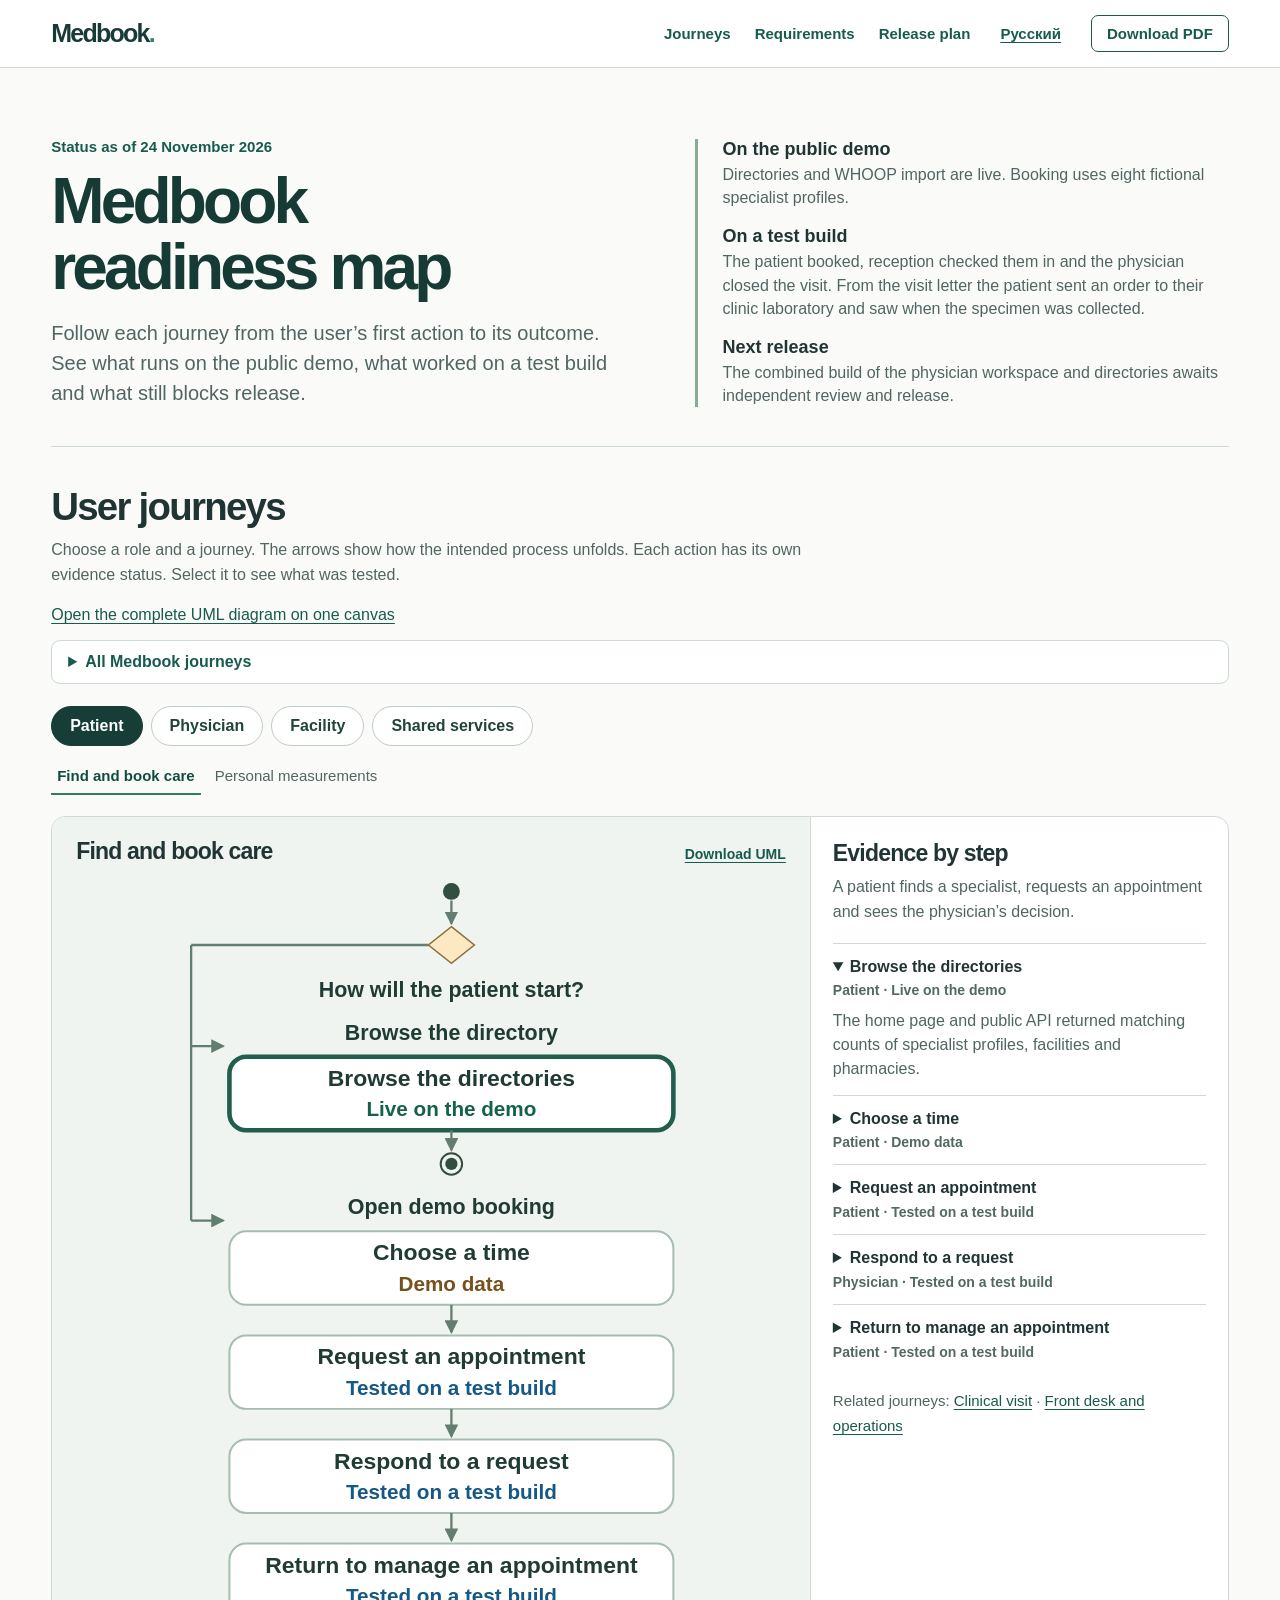
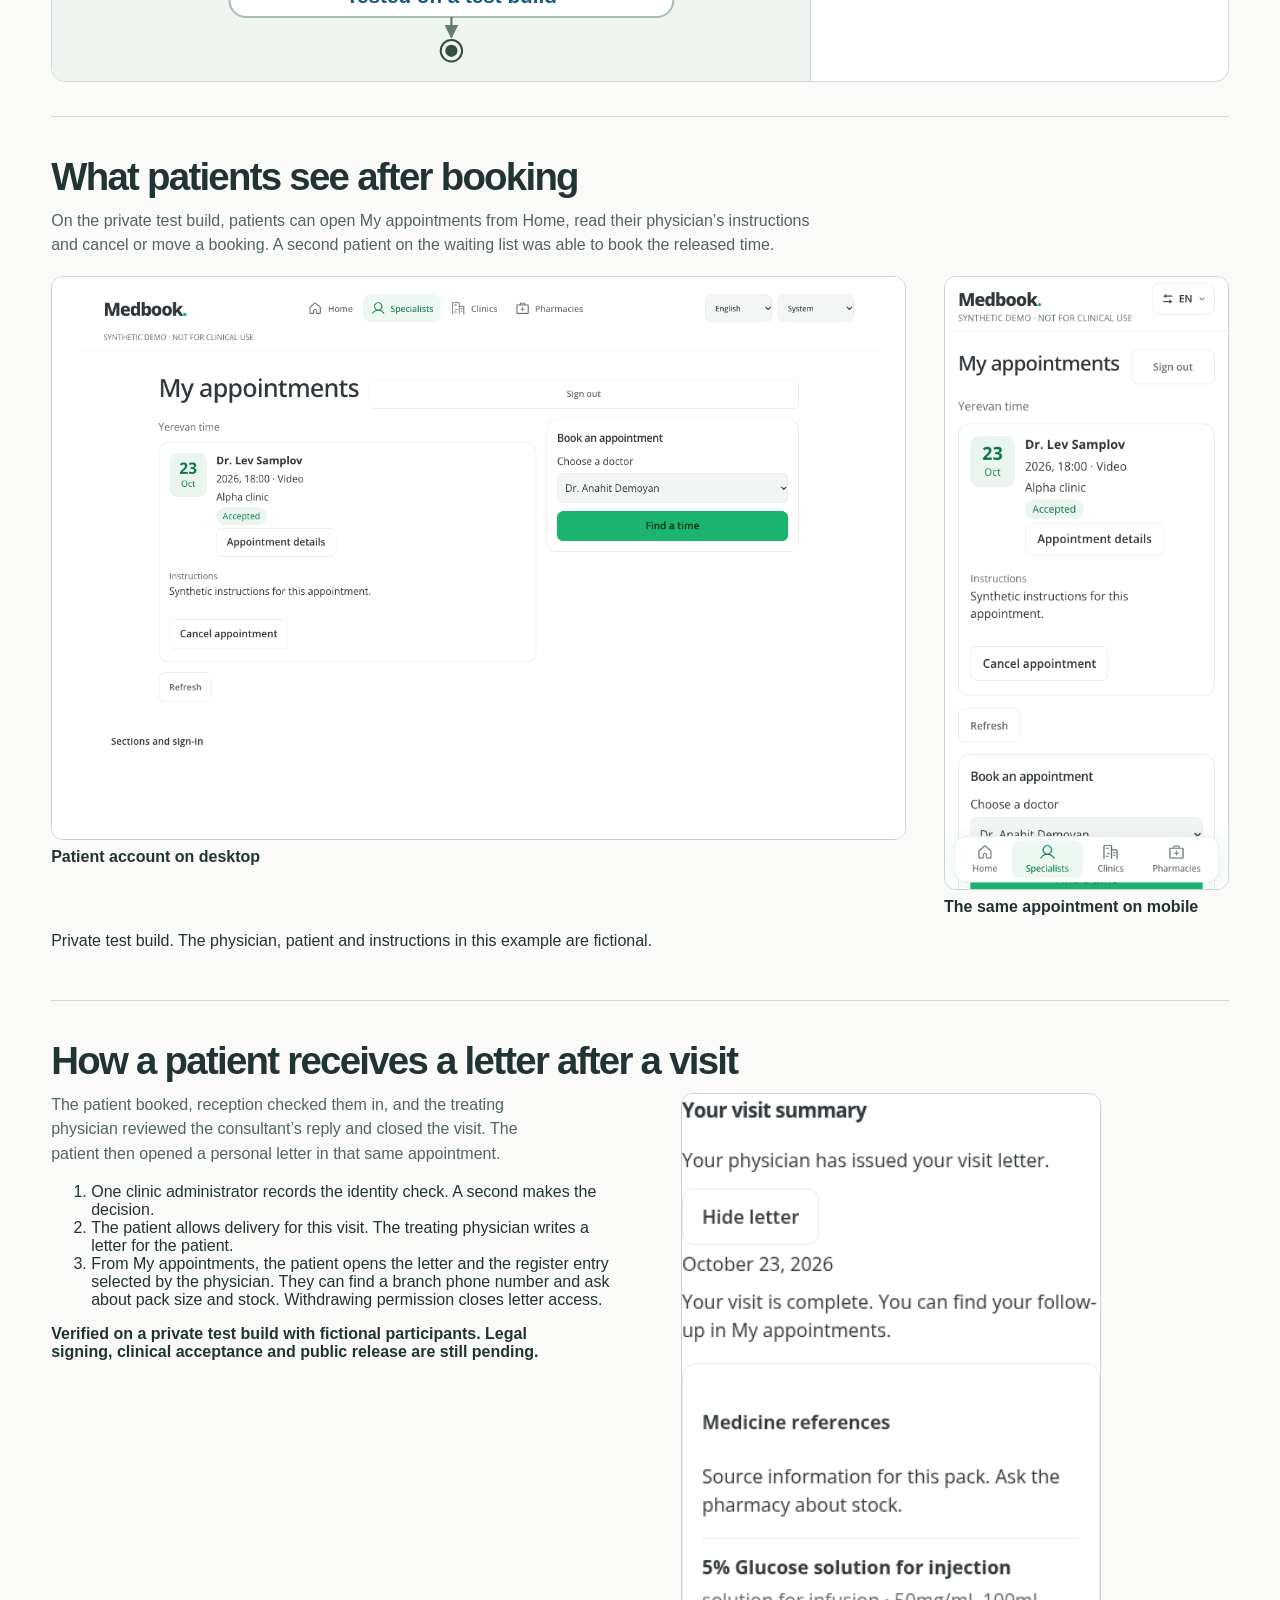
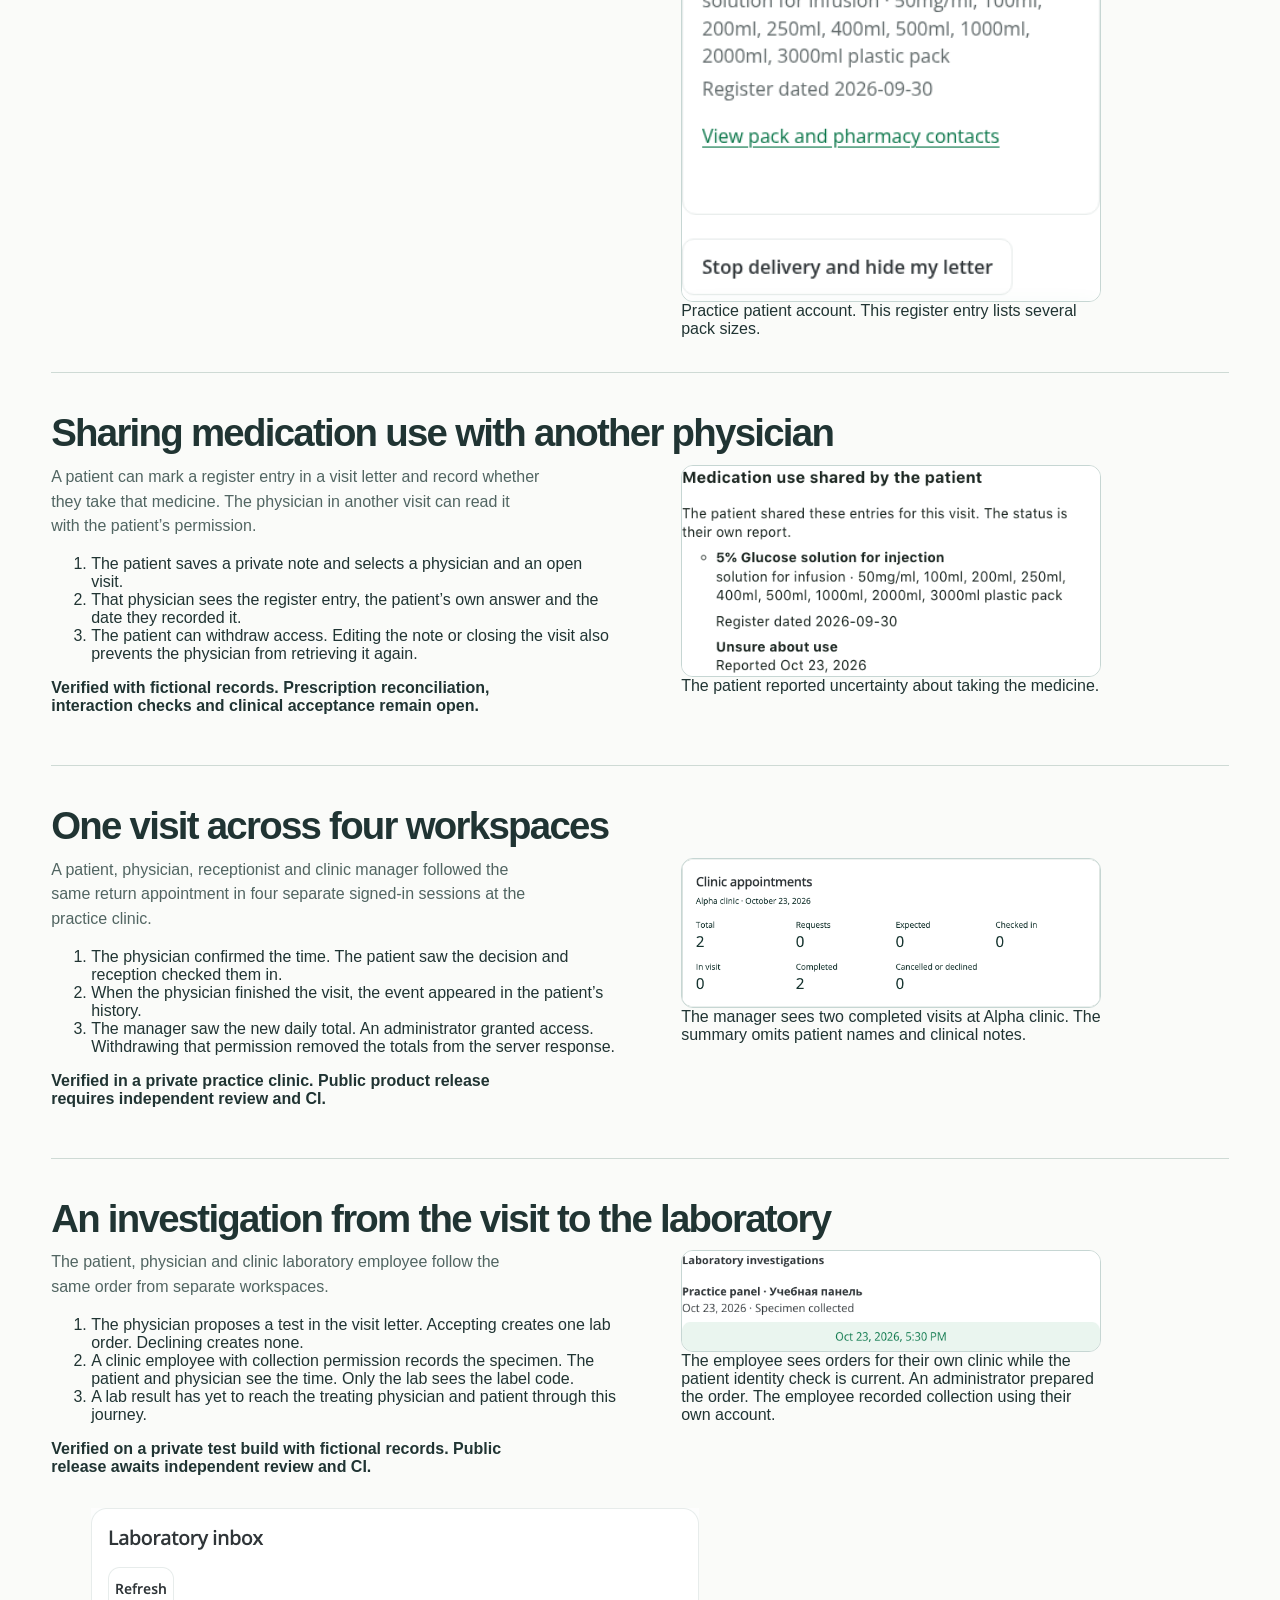
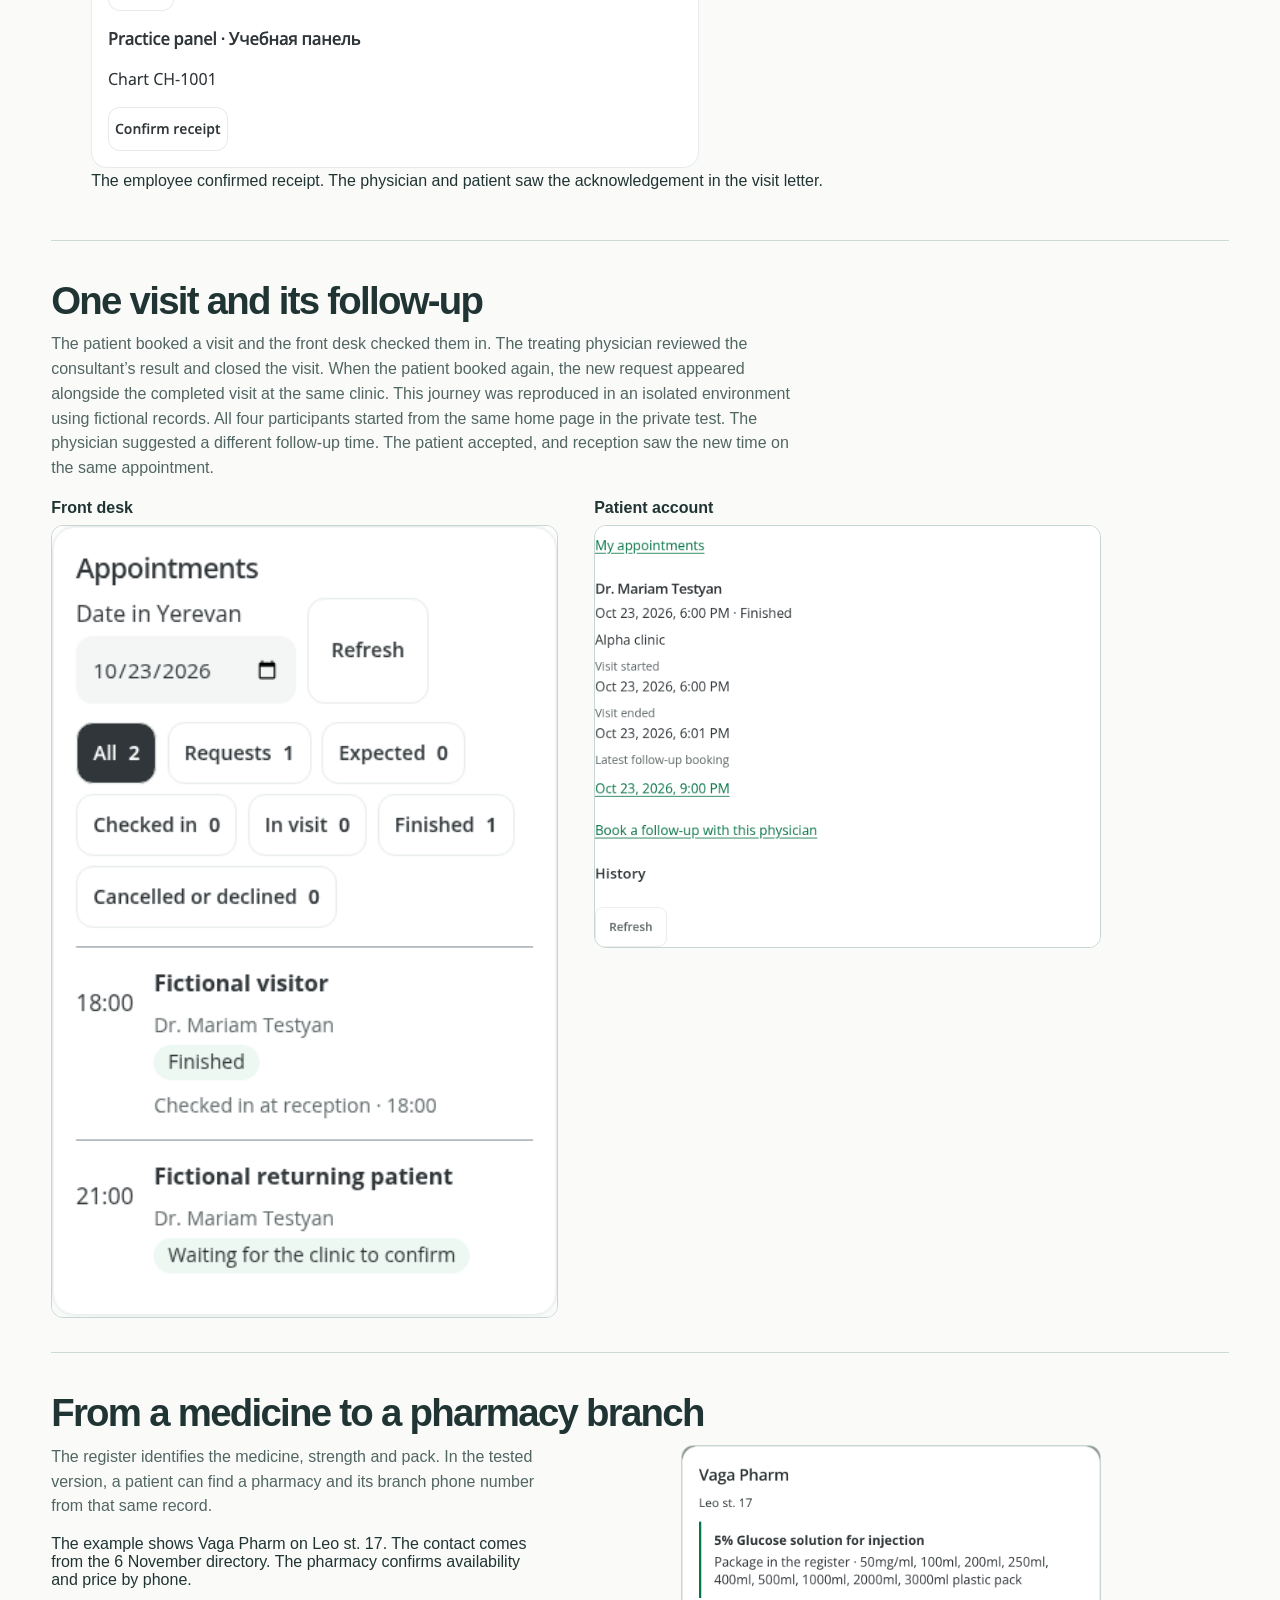
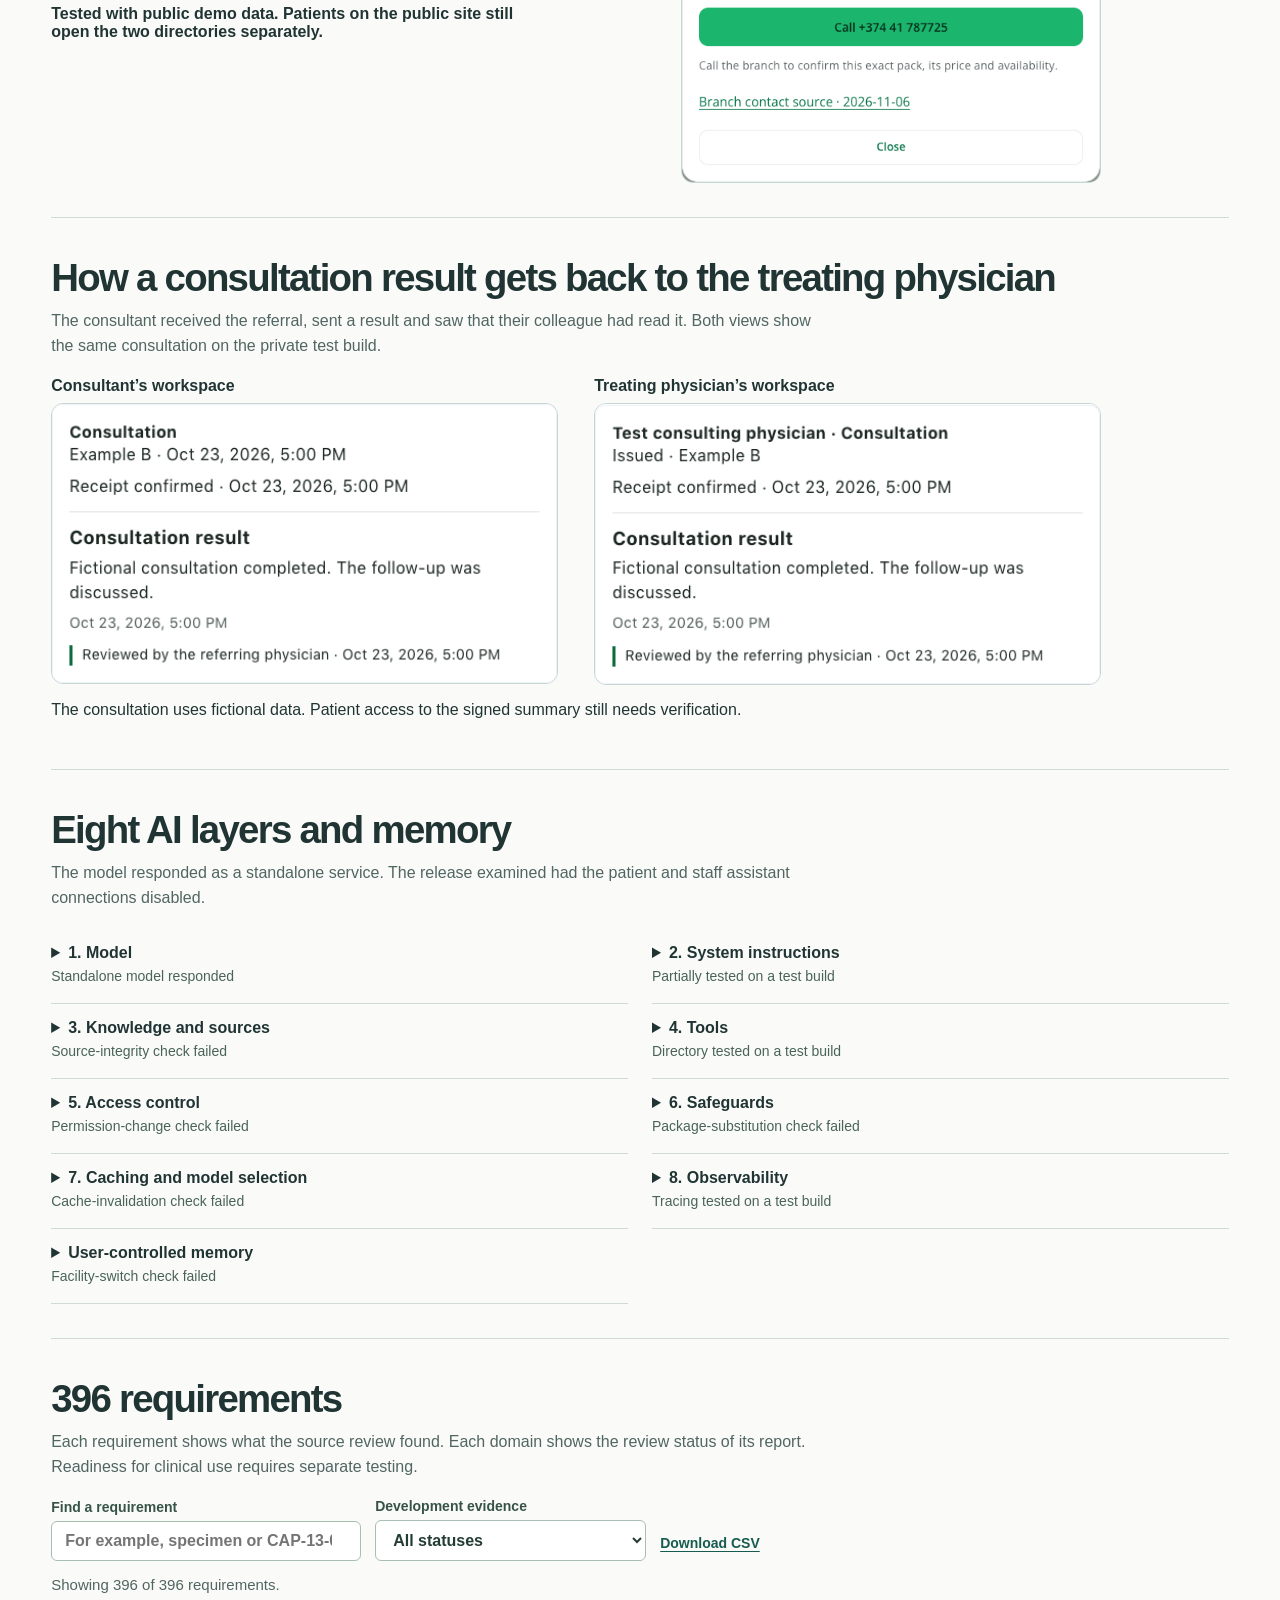
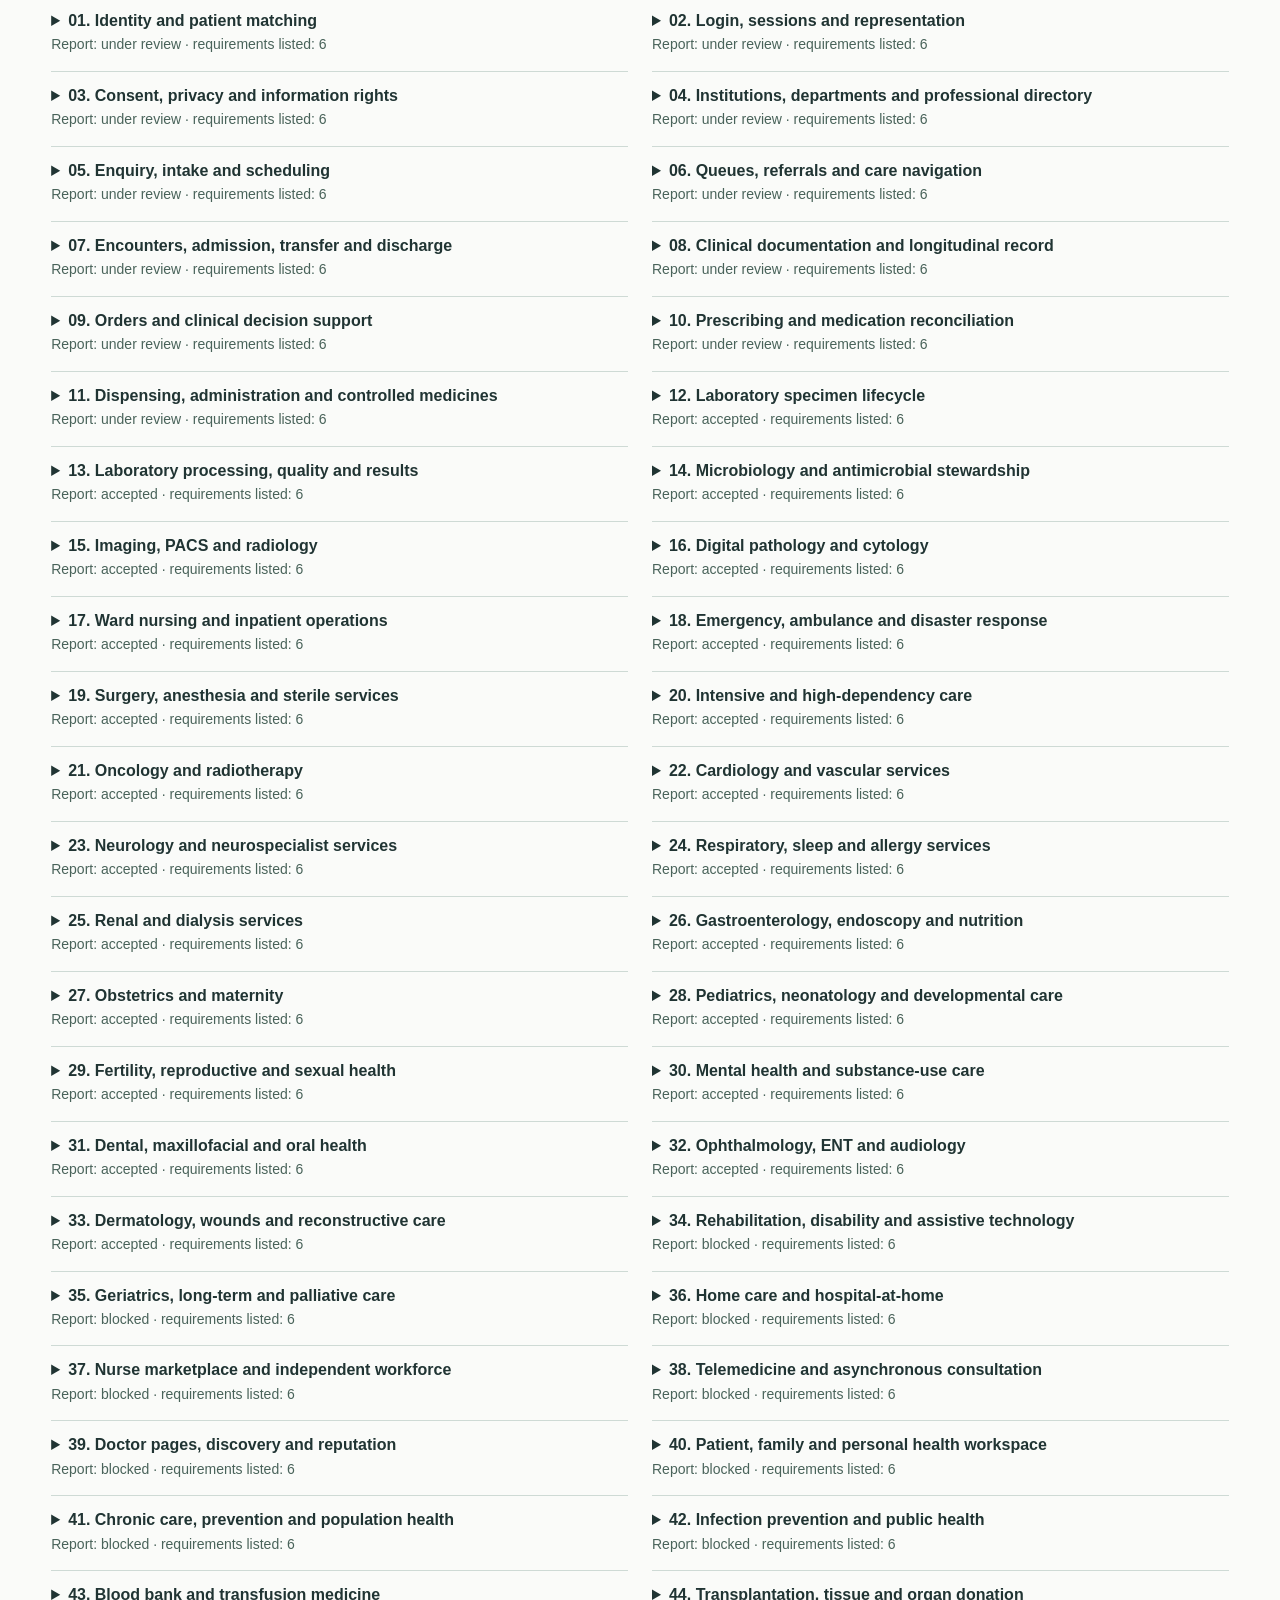
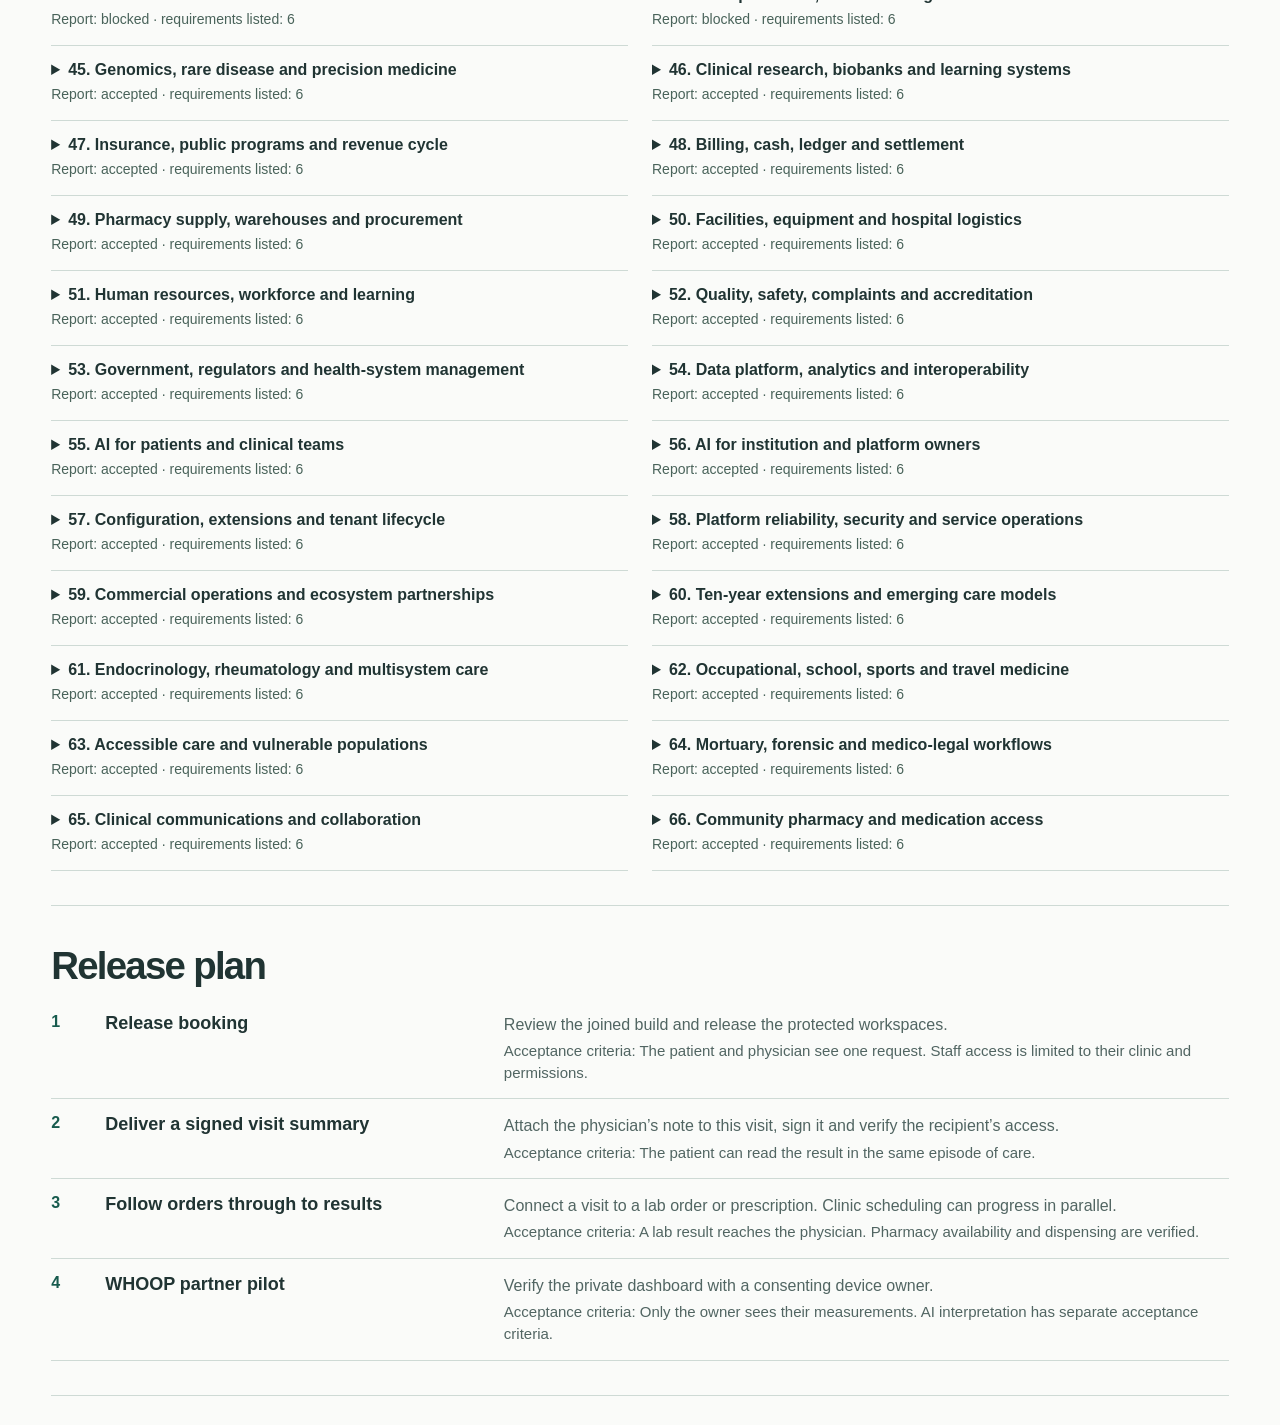
==== commit 51630f02: "Show the verified laboratory employee collection workflow in both languages" ====
--- a/en.html
+++ b/en.html
@@ -38,7 +38,7 @@
 <section class="segment" id="visit-letter"><h2>How a patient receives a letter after a visit</h2><div class="pharmacy-enquiry"><div><p class="deck">The patient booked, reception checked them in, and the treating physician reviewed the consultant’s reply and closed the visit. The patient then opened a personal letter in that same appointment.</p><ol><li>One clinic administrator records the identity check. A second makes the decision.</li><li>The patient allows delivery for this visit. The treating physician writes a letter for the patient.</li><li>From My appointments, the patient opens the letter and the register entry selected by the physician. They can find a branch phone number and ask about pack size and stock. Withdrawing permission closes letter access.</li></ol><p><strong>Verified on a private test build with fictional participants. Legal signing, clinical acceptance and public release are still pending.</strong></p></div><figure><img src="letter-patient-en.png" loading="lazy" alt="An open letter in the test patient’s account"><figcaption>Practice patient account. This register entry lists several pack sizes.</figcaption></figure></div></section>
 <section class="segment" id="medicine-sharing"><h2>Sharing medication use with another physician</h2><div class="pharmacy-enquiry"><div><p class="deck">A patient can mark a register entry in a visit letter and record whether they take that medicine. The physician in another visit can read it with the patient’s permission.</p><ol><li>The patient saves a private note and selects a physician and an open visit.</li><li>That physician sees the register entry, the patient’s own answer and the date they recorded it.</li><li>The patient can withdraw access. Editing the note or closing the visit also prevents the physician from retrieving it again.</li></ol><p><strong>Verified with fictional records. Prescription reconciliation, interaction checks and clinical acceptance remain open.</strong></p></div><figure><img src="handoff-doctor-en.png" loading="lazy" alt="What the second physician sees"><figcaption>The patient reported uncertainty about taking the medicine.</figcaption></figure></div></section>
 <section class="segment" id="clinic-day"><h2>One visit across four workspaces</h2><div class="pharmacy-enquiry"><div><p class="deck">A patient, physician, receptionist and clinic manager followed the same return appointment in four separate signed-in sessions at the practice clinic.</p><ol><li>The physician confirmed the time. The patient saw the decision and reception checked them in.</li><li>When the physician finished the visit, the event appeared in the patient’s history.</li><li>The manager saw the new daily total. An administrator granted access. Withdrawing that permission removed the totals from the server response.</li></ol><p><strong>Verified in a private practice clinic. Public product release requires independent review and CI.</strong></p></div><figure><img src="manager-en.png" loading="lazy" alt="The clinic manager’s day board"><figcaption>The manager sees two completed visits at Alpha clinic. The summary omits patient names and clinical notes.</figcaption></figure></div></section>
-<section class="segment" id="lab-visit"><h2>An investigation from the visit to the laboratory</h2><div class="pharmacy-enquiry"><div><p class="deck">The patient, physician and clinic laboratory employee follow the same order from separate workspaces.</p><ol><li>The physician proposes a test in the visit letter. Accepting creates one lab order. Declining creates none.</li><li>The lab records collection. The patient and physician see when it happened. Only the lab sees the label code.</li><li>A lab result has yet to reach the treating physician and patient through this journey.</li></ol><p><strong>Verified on a private test build with fictional records. Public release awaits independent review and CI.</strong></p></div><figure><img src="lab-patient-en.png" loading="lazy" alt="What the patient sees"><figcaption>The employee sees orders for their own clinic while the patient identity check is current. Preparation and collection used a separate administrator workspace.</figcaption></figure></div><figure><img src="lab-employee-en.png" loading="lazy" width="608" style="max-width:100%;height:auto" alt="The clinic employee’s laboratory inbox"><figcaption>The employee confirmed receipt. The physician and patient saw the acknowledgement in the visit letter.</figcaption></figure></section>
+<section class="segment" id="lab-visit"><h2>An investigation from the visit to the laboratory</h2><div class="pharmacy-enquiry"><div><p class="deck">The patient, physician and clinic laboratory employee follow the same order from separate workspaces.</p><ol><li>The physician proposes a test in the visit letter. Accepting creates one lab order. Declining creates none.</li><li>A clinic employee with collection permission records the specimen. The patient and physician see the time. Only the lab sees the label code.</li><li>A lab result has yet to reach the treating physician and patient through this journey.</li></ol><p><strong>Verified on a private test build with fictional records. Public release awaits independent review and CI.</strong></p></div><figure><img src="lab-patient-en.png" loading="lazy" alt="What the patient sees"><figcaption>The employee sees orders for their own clinic while the patient identity check is current. An administrator prepared the order. The employee recorded collection using their own account.</figcaption></figure></div><figure><img src="lab-employee-en.png" loading="lazy" width="608" style="max-width:100%;height:auto" alt="The clinic employee’s laboratory inbox"><figcaption>The employee confirmed receipt. The physician and patient saw the acknowledgement in the visit letter.</figcaption></figure></section>
 <section class="segment" id="return-visit"><h2>One visit and its follow-up</h2><p class="deck">The patient booked a visit and the front desk checked them in. The treating physician reviewed the consultant’s result and closed the visit. When the patient booked again, the new request appeared alongside the completed visit at the same clinic. This journey was reproduced in an isolated environment using fictional records. All four participants started from the same home page in the private test. The physician suggested a different follow-up time. The patient accepted, and reception saw the new time on the same appointment.</p><div class="consult-screens"><figure><figcaption>Front desk</figcaption><picture><source media="(max-width: 640px)" srcset="return-desk-en-mobile.png"><img loading="lazy" src="return-desk-en-desktop.png" alt="Clinic worklist with fictional appointments"></picture></figure><figure><figcaption>Patient account</figcaption><picture><source media="(max-width: 640px)" srcset="return-patient-en-mobile.png"><img loading="lazy" src="return-patient-en-desktop.png" alt="Completed appointment in the test patient’s account"></picture></figure></div></section>
 <section class="segment" id="pharmacy-enquiry"><h2>From a medicine to a pharmacy branch</h2><div class="pharmacy-enquiry"><div><p class="deck">The register identifies the medicine, strength and pack. In the tested version, a patient can find a pharmacy and its branch phone number from that same record.</p><p>The example shows Vaga Pharm on Leo st. 17. The contact comes from the 6 November directory. The pharmacy confirms availability and price by phone.</p><p><strong>Tested with public demo data. Patients on the public site still open the two directories separately.</strong></p></div><figure><picture><source media="(max-width: 640px)" srcset="pharmacy-en-mobile.png"><img loading="lazy" src="pharmacy-en-desktop.png" alt="Branch phone number and registered pack"></picture></figure></div></section>
 <section class="segment" id="consultation"><h2>How a consultation result gets back to the treating physician</h2><p class="deck">The consultant received the referral, sent a result and saw that their colleague had read it. Both views show the same consultation on the private test build.</p><div class="consult-screens"><figure><figcaption>Consultant’s workspace</figcaption><picture><source media="(max-width: 640px)" srcset="consult-receiver-en-mobile.png"><img loading="lazy" src="consult-receiver-en-desktop.png" alt="Consultant’s workspace"></picture></figure><figure><figcaption>Treating physician’s workspace</figcaption><picture><source media="(max-width: 640px)" srcset="consult-sender-en-mobile.png"><img loading="lazy" src="consult-sender-en-desktop.png" alt="Treating physician’s workspace"></picture></figure></div><p>The consultation uses fictional data. Patient access to the signed summary still needs verification.</p></section>
@@ -51,5 +51,5 @@
 <section class="segment sources"><h2>Sources and reporting date</h2>
 <p>The public screens, server aggregates and demo version were checked on 23 November 2026. Test accounts completed the journey from the home page through the end of a visit over private HTTPS at 00:28 Yerevan time on 24 November. At 00:53 the treating physician confirmed an immutable note on the same visit. Patient delivery remains open. At 01:47 Yerevan time two patients completed the transfer and waiting-list journey. Independent review and the project’s release checks are still open. The register draws on six reports covering the original requirements. Four reports had been accepted, one was in review and one was blocked at the reporting cutoff.</p><a href="medbook-readiness-en.pdf">Open the full presentation</a></section>
 </main><footer>Medbook · Product readiness · 24 November 2026</footer>
-<script type="application/json" id="dataset">{"flows":[{"key":"care","name":"Find and book care","goal":"A patient finds a specialist, requests an appointment and sees the physician’s decision.","steps":[{"role":"Patient","label":"Browse the directories","state":"live","proof":"The home page and public API returned matching counts of specialist profiles, facilities and pharmacies."},{"role":"Patient","label":"Choose a time","state":"demo","proof":"Eight fictional profiles offer appointment slots on mobile and desktop. The directory has no live connection to the specialists’ calendars."},{"role":"Patient","label":"Request an appointment","state":"stand","proof":"The selected clinic received one request. When the server response was lost, the patient recovered that booking from their account without submitting it again."},{"role":"Physician","label":"Respond to a request","state":"stand","proof":"The physician offered another available time. The patient accepted in their account and reception saw the new time on the same appointment."},{"role":"Patient","label":"Return to manage an appointment","state":"stand","proof":"The patient booked a follow-up with the same physician from a completed visit. Both appointments stayed in the account. The physician and front desk received the new request."}],"spec":["IF","How will the patient start?","Browse the directory",[0],"Open demo booking",[1,2,3,4]]},{"key":"visit","name":"Clinical visit","goal":"Follow an accepted appointment through to a visit summary the patient can open.","steps":[{"role":"Physician, patient and receptionist","label":"Start and finish the booked visit","state":"stand","proof":"One patient checked in, saw the visit start and saw it finish. On that same visit, the treating physician read the consultant’s result. Reception saw the closure."},{"role":"Physician","label":"Change appointment hours","state":"stand","proof":"A physician closed one clinic to new bookings. The existing patient and reception saw a notice. Another patient could still book at the second clinic."},{"role":"Two physicians","label":"Return and review a consultation result","state":"stand","proof":"The consultant returned a result. The treating physician read it in the original visit and confirmed review. The consultant saw the acknowledgment."},{"role":"Physician and patient","label":"Hold a video visit","state":"part","proof":"Pages exist for both participants, along with a visit service. On the public demo, the checked URLs were closed. No two-person call was confirmed there."},{"role":"Patient","label":"Read the physician’s letter","state":"stand","proof":"The patient allowed delivery and followed the letter’s register entry to a pharmacy branch phone number."}],"spec":["MID",[0],"Choose a task","Manage the schedule",[1],"Conduct a visit",[2,4],"Video consultation",[3]]},{"key":"whoop","name":"Personal WHOOP data","goal":"From the device owner’s consent to viewing and interpreting their own measurements.","steps":[{"role":"Patient","label":"Connect a WHOOP account","state":"live","proof":"The server recorded one active connection. The aggregate data do not identify the owner."},{"role":"Server","label":"Save measurements","state":"live","proof":"The server recorded 22 sleep events, 16 recovery events and 20 cycles. Eight syncs completed. The last was on 22 November at 16:53 Yerevan time."},{"role":"Patient","label":"View only personal data","state":"stand","proof":"On the test build, two test patients could access only their own data. The demo rejected a signed-out request. The complete dashboard still needs verification with two real users."},{"role":"AI","label":"Explain trends","state":"off","proof":"The public demo has no model connected to WHOOP. Its AI request log contained zero entries."}],"spec":["SEQ",[0,1,2,3]]},{"key":"staff","name":"Clinic shifts","goal":"Two staff members see the manager’s decision and check their shift.","steps":[{"role":"Staff member","label":"Accept an invitation","state":"stand","proof":"On the private test build, accepting an invitation opened an active staff session."},{"role":"Staff member","label":"View an assigned shift","state":"stand","proof":"The staff member saw their own shift. The staff session could not open the physician workspace."},{"role":"Two staff members","label":"Request and accept a swap","state":"stand","proof":"One staff member requested the swap and the other accepted it in a separate session."},{"role":"Manager","label":"Approve the request","state":"stand","proof":"Both employees saw the decision. After a lost response, the manager could distinguish their own decision from one recorded by a second manager."},{"role":"Facility and staff","label":"Check the shift against the published schedule","state":"stand","proof":"Both employees saw the version, assigned colleague and later withdrawal. The planning module published the test schedule. The public manager workspace remains closed."}],"spec":["SEQ",[0,1,2,3,4]]},{"key":"medication","name":"Prescriptions and pharmacies","goal":"From looking up a medicine to safe prescribing, current branch availability and dispensing.","steps":[{"role":"Patient","label":"Find a medicine and a pharmacy","state":"live","proof":"The demo provides a dated medicines register and a pharmacy directory. Entries identify the source and show package and dosage details where the register supplies them."},{"role":"Physician","label":"Reconcile prescriptions","state":"part","proof":"Code exists for reconciling prescriptions from different physicians, authorizing prescriptions and checking interactions. The latter two passed independent review. The full shared-chart journey awaits acceptance."},{"role":"Physician","label":"Assess a conflict or alternative","state":"gap","proof":"This needs a shared list with an identifiable prescriber for each item, validated rules and a physician’s decision the patient can see. Clinical acceptance remains open."},{"role":"Pharmacy","label":"Confirm stock and price","state":"gap","proof":"The test build shows the branch phone alongside the registered pack. The pharmacy confirms stock and price by phone."},{"role":"Pharmacist","label":"Dispense the prescribed medicine","state":"gap","proof":"Components exist for inventory and dispensing. Fulfilling a specific prescription and updating the patient’s status on the demo remain unverified."}],"spec":["SEQ",[0,1,2,3,4]]},{"key":"lab","name":"Laboratory","goal":"Follow a test order through to delivery of its result to the treating physician.","steps":[{"role":"Physician and patient","label":"Order a test","state":"stand","proof":"In the practice clinic the physician proposed an investigation. Consent created one order. Declining created none."},{"role":"Laboratory employee","label":"Acknowledge the clinic order","state":"stand","proof":"An employee with clinic-specific access accepted the order. A stricter identity check removed it from the inbox. The patient and physician saw the acknowledgement."},{"role":"Lab administrator","label":"Register a specimen","state":"stand","proof":"After collection the patient and physician saw the date and status in their own workspaces. The label code stayed with the laboratory."},{"role":"Lab technician","label":"Review the worklist and result","state":"part","proof":"The worklist and validation files matched the accepted source exactly. Both components have tests. The public laboratory entry point returned HTTP 404."},{"role":"Physician","label":"Receive the released report","state":"gap","proof":"The evidence contains no run from specimen collection to delivery of the report to the correct physician in the published workspace."}],"spec":["SEQ",[0,1,2,3,4]]},{"key":"clinic","name":"Front desk and operations","goal":"From offering an available slot to managing staff, purchasing and finance.","steps":[{"role":"Front desk","label":"Check in for an in-person visit","state":"stand","proof":"The receptionist checked in the patient. The patient and booked physician saw the arrival time. The other clinic could not see the booking."},{"role":"Manager","label":"Manage staff and service requests","state":"stand","proof":"The manager saw the clinic’s daily appointment counts alongside its staffing board. The totals matched reception after the visit ended. Withdrawing access removed the summary."},{"role":"Purchaser","label":"Review a purchase and commission","state":"stand","proof":"A separate test build verified purchase access and commission disclosure. It denied access to a user from another facility."},{"role":"Warehouse and accounting","label":"Reconcile delivery, payment and stock","state":"part","proof":"The release includes lot receipt, stock movements and recalls, forecasting, pricing and accounting. A full delivery and a real payment remain unverified."}],"spec":["MULTI","Choose a facility operation",[["Front desk",[0]],["Staffing",[1]],["Purchasing and finance",[2,3]]]]},{"key":"ai","name":"Medbook assistant","goal":"From a question the user is authorized to ask to a model answer grounded in sources.","steps":[{"role":"User","label":"Ask a question under an assigned role","state":"stand","proof":"Role-based instructions and sessions were tested on an application test build. The public assistant entry point returned HTTP 404."},{"role":"AI gateway","label":"Select sources and tools","state":"stand","proof":"The gateway identified answer sources, used a pinned document version and rejected a changed source."},{"role":"AI gateway","label":"Check access, memory and cache","state":"stand","proof":"The private build passed checks for permission changes, moves between facilities, cache invalidation and isolation of saved preferences."},{"role":"Model","label":"Answer in the application","state":"off","proof":"A standalone model service answered a short request. Model connections for patient and staff interfaces were disabled in the release examined."},{"role":"Team","label":"Assess answer quality by role","state":"gap","proof":"Two gateway suites on one build passed 112 of 112 and 155 of 155 checks. Answer quality with a live model still needs evaluation for each role."}],"spec":["SEQ",[0,1,2,3,4]]},{"key":"release","name":"Build and release","goal":"Follow a tested user journey through the gates to Medbook’s public entry point.","steps":[{"role":"Development","label":"Combine two reviewed branches","state":"stand","proof":"The build brought together the directories, restricted physician workspace and WHOOP changes. The only conflict occurred in a test file."},{"role":"Integration","label":"Test the journey across roles","state":"stand","proof":"On 23 November at 14:49 Yerevan time, the combined test build verified appointment requests and physician decisions, role isolation and a shift swap."},{"role":"Independent reviewer","label":"Review the combined build","state":"gap","proof":"Both source branches passed independent review. At the reporting cutoff, the new combined build had no separate review decision."},{"role":"Release team","label":"Run the standard release checks","state":"hold","proof":"In one check, collecting evidence took 48 seconds against a 25-second limit. The standard release check and release authorization for the combined version remain unverified."},{"role":"User","label":"Repeat the journey on the public release","state":"gap","proof":"The public demo was running the previous release when checked. The final post-publication test is still pending."}],"spec":["SEQ",[0,1,2,3,4]]}],"states":{"live":"Live on the demo","demo":"Demo data","stand":"Tested on a test build","part":"Partial implementation","fail":"Check failed","off":"Disabled","gap":"Unverified","hold":"Release blocked"},"overview":[["Patient",[["Find and book care","care"],["Personal measurements","whoop"]]],["Physician",[["Clinical visit","visit"],["Prescriptions and pharmacies","medication"],["Laboratory","lab"]]],["Facility",[["Clinic shifts","staff"],["Operations","clinic"]]],["Shared services",[["Assistant","ai"],["Build and release","release"]]]],"register":[{"id":"CAP-01-01","dom":1,"section":"Identity and patient matching","title":"Register a provisional patient","original":"Register a provisional patient","state":"Included in an earlier build","review":"Under review","match":"Outside this sample","found":true},{"id":"CAP-01-02","dom":1,"section":"Identity and patient matching","title":"Claim an existing chart","original":"Claim an existing chart","state":"Development evidence found","review":"Under review","match":"Outside this sample","found":true},{"id":"CAP-01-03","dom":1,"section":"Identity and patient matching","title":"Merge duplicate records","original":"Merge duplicate records","state":"Development evidence found","review":"Under review","match":"Outside this sample","found":true},{"id":"CAP-01-04","dom":1,"section":"Identity and patient matching","title":"Correct a mistaken merge","original":"Correct a mistaken merge","state":"Development evidence found","review":"Under review","match":"Outside this sample","found":true},{"id":"CAP-01-05","dom":1,"section":"Identity and patient matching","title":"Manage demographics and contacts","original":"Manage demographics and contacts","state":"Development evidence found","review":"Under review","match":"Outside this sample","found":true},{"id":"CAP-01-06","dom":1,"section":"Identity and patient matching","title":"Reconcile an unknown emergency identity","original":"Reconcile an unknown emergency identity","state":"Development evidence found","review":"Under review","match":"Outside this sample","found":true},{"id":"CAP-02-01","dom":2,"section":"Login, sessions and representation","title":"Register and verify a digital account","original":"Register and verify a digital account","state":"Development evidence found","review":"Under review","match":"Outside this sample","found":true},{"id":"CAP-02-02","dom":2,"section":"Login, sessions and representation","title":"Enroll login factors and recover access","original":"Enroll login factors and recover access","state":"Development evidence found","review":"Under review","match":"Outside this sample","found":true},{"id":"CAP-02-03","dom":2,"section":"Login, sessions and representation","title":"Invite and offboard staff","original":"Invite and offboard staff","state":"Development evidence found","review":"Under review","match":"Outside this sample","found":true},{"id":"CAP-02-04","dom":2,"section":"Login, sessions and representation","title":"Manage devices and sessions","original":"Manage devices and sessions","state":"Implementation unverified","review":"Under review","match":"Outside this sample","found":false},{"id":"CAP-02-05","dom":2,"section":"Login, sessions and representation","title":"Delegate patient representation","original":"Delegate patient representation","state":"Development evidence found","review":"Under review","match":"Outside this sample","found":true},{"id":"CAP-02-06","dom":2,"section":"Login, sessions and representation","title":"Review guardianship/capacity transitions","original":"Review guardianship/capacity transitions","state":"Development evidence found","review":"Under review","match":"Outside this sample","found":true},{"id":"CAP-03-01","dom":3,"section":"Consent, privacy and information rights","title":"Capture purpose-specific consent","original":"Capture purpose-specific consent","state":"Development evidence found","review":"Under review","match":"Outside this sample","found":true},{"id":"CAP-03-02","dom":3,"section":"Consent, privacy and information rights","title":"Withdraw or amend consent","original":"Withdraw or amend consent","state":"Development evidence found","review":"Under review","match":"Outside this sample","found":true},{"id":"CAP-03-03","dom":3,"section":"Consent, privacy and information rights","title":"Apply sensitive-record segmentation","original":"Apply sensitive-record segmentation","state":"Development evidence found","review":"Under review","match":"Outside this sample","found":true},{"id":"CAP-03-04","dom":3,"section":"Consent, privacy and information rights","title":"Provide patient access/export","original":"Provide patient access/export","state":"Development evidence found","review":"Under review","match":"Outside this sample","found":true},{"id":"CAP-03-05","dom":3,"section":"Consent, privacy and information rights","title":"Handle correction and deletion requests","original":"Handle correction and deletion requests","state":"Included in an earlier build","review":"Under review","match":"Outside this sample","found":true},{"id":"CAP-03-06","dom":3,"section":"Consent, privacy and information rights","title":"Review emergency access","original":"Review emergency access","state":"Included in an earlier build","review":"Under review","match":"Outside this sample","found":true},{"id":"CAP-04-01","dom":4,"section":"Institutions, departments and professional directory","title":"Model organizations and facilities","original":"Model organizations and facilities","state":"Development evidence found","review":"Under review","match":"Outside this sample","found":true},{"id":"CAP-04-02","dom":4,"section":"Institutions, departments and professional directory","title":"Configure departments and services","original":"Configure departments and services","state":"Development evidence found","review":"Under review","match":"Outside this sample","found":true},{"id":"CAP-04-03","dom":4,"section":"Institutions, departments and professional directory","title":"Manage rooms, beds and equipment","original":"Manage rooms, beds and equipment","state":"Development evidence found","review":"Under review","match":"Outside this sample","found":true},{"id":"CAP-04-04","dom":4,"section":"Institutions, departments and professional directory","title":"Verify licenses and clinical privileges","original":"Verify licenses and clinical privileges","state":"Development evidence found","review":"Under review","match":"Outside this sample","found":true},{"id":"CAP-04-05","dom":4,"section":"Institutions, departments and professional directory","title":"Manage temporary assignments","original":"Manage temporary assignments","state":"Development evidence found","review":"Under review","match":"Outside this sample","found":true},{"id":"CAP-04-06","dom":4,"section":"Institutions, departments and professional directory","title":"Publish provider affiliations","original":"Publish provider affiliations","state":"Development evidence found","review":"Under review","match":"Outside this sample","found":true},{"id":"CAP-05-01","dom":5,"section":"Enquiry, intake and scheduling","title":"Capture enquiries across channels","original":"Capture enquiries across channels","state":"Development evidence found","review":"Under review","match":"Outside this sample","found":true},{"id":"CAP-05-02","dom":5,"section":"Enquiry, intake and scheduling","title":"Collect pre-visit forms","original":"Collect pre-visit forms","state":"Implementation unverified","review":"Under review","match":"Outside this sample","found":false},{"id":"CAP-05-03","dom":5,"section":"Enquiry, intake and scheduling","title":"Book provider/room/equipment together","original":"Book provider/room/equipment together","state":"Development evidence found","review":"Under review","match":"Outside this sample","found":true},{"id":"CAP-05-04","dom":5,"section":"Enquiry, intake and scheduling","title":"Manage waitlists and released slots","original":"Manage waitlists and released slots","state":"Included in an earlier build","review":"Under review","match":"Outside this sample","found":true},{"id":"CAP-05-05","dom":5,"section":"Enquiry, intake and scheduling","title":"Reschedule and cancel appointments","original":"Reschedule and cancel appointments","state":"Development evidence found","review":"Under review","match":"Outside this sample","found":true},{"id":"CAP-05-06","dom":5,"section":"Enquiry, intake and scheduling","title":"Plan group and recurring care","original":"Plan group and recurring care","state":"Development evidence found","review":"Under review","match":"Outside this sample","found":true},{"id":"CAP-06-01","dom":6,"section":"Queues, referrals and care navigation","title":"Check in and route patients","original":"Check in and route patients","state":"Implementation unverified","review":"Under review","match":"Outside this sample","found":false},{"id":"CAP-06-02","dom":6,"section":"Queues, referrals and care navigation","title":"Prioritize queues and urgent insertion","original":"Prioritize queues and urgent insertion","state":"Development evidence found","review":"Under review","match":"Outside this sample","found":true},{"id":"CAP-06-03","dom":6,"section":"Queues, referrals and care navigation","title":"Create internal and external referrals","original":"Create internal and external referrals","state":"Development evidence found","review":"Under review","match":"Outside this sample","found":true},{"id":"CAP-06-04","dom":6,"section":"Queues, referrals and care navigation","title":"Track referral closure","original":"Track referral closure","state":"Development evidence found","review":"Under review","match":"Outside this sample","found":true},{"id":"CAP-06-05","dom":6,"section":"Queues, referrals and care navigation","title":"Coordinate multi-service pathways","original":"Coordinate multi-service pathways","state":"Development evidence found","review":"Under review","match":"Outside this sample","found":true},{"id":"CAP-06-06","dom":6,"section":"Queues, referrals and care navigation","title":"Arrange accessible transport/interpreters","original":"Arrange accessible transport/interpreters","state":"Development evidence found","review":"Under review","match":"Outside this sample","found":true},{"id":"CAP-07-01","dom":7,"section":"Encounters, admission, transfer and discharge","title":"Open outpatient/home/virtual encounters","original":"Open outpatient/home/virtual encounters","state":"Development evidence found","review":"Under review","match":"Outside this sample","found":true},{"id":"CAP-07-02","dom":7,"section":"Encounters, admission, transfer and discharge","title":"Admit and assign a bed","original":"Admit and assign a bed","state":"Development evidence found","review":"Under review","match":"Outside this sample","found":true},{"id":"CAP-07-03","dom":7,"section":"Encounters, admission, transfer and discharge","title":"Transfer care or location","original":"Transfer care or location","state":"Development evidence found","review":"Under review","match":"Outside this sample","found":true},{"id":"CAP-07-04","dom":7,"section":"Encounters, admission, transfer and discharge","title":"Reverse an erroneous admission","original":"Reverse an erroneous admission","state":"Development evidence found","review":"Under review","match":"Outside this sample","found":true},{"id":"CAP-07-05","dom":7,"section":"Encounters, admission, transfer and discharge","title":"Record refusal or self-discharge","original":"Record refusal or self-discharge","state":"Development evidence found","review":"Under review","match":"Outside this sample","found":true},{"id":"CAP-07-06","dom":7,"section":"Encounters, admission, transfer and discharge","title":"Discharge with continuity actions","original":"Discharge with continuity actions","state":"Development evidence found","review":"Under review","match":"Outside this sample","found":true},{"id":"CAP-08-01","dom":8,"section":"Clinical documentation and longitudinal record","title":"Create structured and narrative notes","original":"Create structured and narrative notes","state":"Development evidence found","review":"Under review","match":"Outside this sample","found":true},{"id":"CAP-08-02","dom":8,"section":"Clinical documentation and longitudinal record","title":"Capture observations and measurements","original":"Capture observations and measurements","state":"Development evidence found","review":"Under review","match":"Outside this sample","found":true},{"id":"CAP-08-03","dom":8,"section":"Clinical documentation and longitudinal record","title":"Maintain problems, allergies and history","original":"Maintain problems, allergies and history","state":"Development evidence found","review":"Under review","match":"Outside this sample","found":true},{"id":"CAP-08-04","dom":8,"section":"Clinical documentation and longitudinal record","title":"Sign, co-sign and amend records","original":"Sign, co-sign and amend records","state":"Development evidence found","review":"Under review","match":"Outside this sample","found":true},{"id":"CAP-08-05","dom":8,"section":"Clinical documentation and longitudinal record","title":"Coordinate plans and multidisciplinary review","original":"Coordinate plans and multidisciplinary review","state":"Development evidence found","review":"Under review","match":"Outside this sample","found":true},{"id":"CAP-08-06","dom":8,"section":"Clinical documentation and longitudinal record","title":"Attach and classify documents/media","original":"Attach and classify documents/media","state":"Development evidence found","review":"Under review","match":"Outside this sample","found":true},{"id":"CAP-09-01","dom":9,"section":"Orders and clinical decision support","title":"Order investigations/procedures/consultations","original":"Order investigations/procedures/consultations","state":"Development evidence found","review":"Under review","match":"Outside this sample","found":true},{"id":"CAP-09-02","dom":9,"section":"Orders and clinical decision support","title":"Use versioned order sets","original":"Use versioned order sets","state":"Development evidence found","review":"Under review","match":"Outside this sample","found":true},{"id":"CAP-09-03","dom":9,"section":"Orders and clinical decision support","title":"Schedule recurring and conditional orders","original":"Schedule recurring and conditional orders","state":"Development evidence found","review":"Under review","match":"Outside this sample","found":true},{"id":"CAP-09-04","dom":9,"section":"Orders and clinical decision support","title":"Hold, cancel and replace orders","original":"Hold, cancel and replace orders","state":"Development evidence found","review":"Under review","match":"Outside this sample","found":true},{"id":"CAP-09-05","dom":9,"section":"Orders and clinical decision support","title":"Evaluate clinical checks","original":"Evaluate clinical checks","state":"Development evidence found","review":"Under review","match":"Outside this sample","found":true},{"id":"CAP-09-06","dom":9,"section":"Orders and clinical decision support","title":"Track acknowledgement and execution","original":"Track acknowledgement and execution","state":"Development evidence found","review":"Under review","match":"Outside this sample","found":true},{"id":"CAP-10-01","dom":10,"section":"Prescribing and medication reconciliation","title":"Reconcile home and institutional medicines","original":"Reconcile home and institutional medicines","state":"Development evidence found","review":"Under review","match":"Outside this sample","found":true},{"id":"CAP-10-02","dom":10,"section":"Prescribing and medication reconciliation","title":"Draft and authorize prescriptions","original":"Draft and authorize prescriptions","state":"Development evidence found","review":"Under review","match":"Outside this sample","found":true},{"id":"CAP-10-03","dom":10,"section":"Prescribing and medication reconciliation","title":"Represent dose and administration instructions","original":"Represent dose and administration instructions","state":"Development evidence found","review":"Under review","match":"Outside this sample","found":true},{"id":"CAP-10-04","dom":10,"section":"Prescribing and medication reconciliation","title":"Review contraindication/interaction checks","original":"Review contraindication/interaction checks","state":"Development evidence found","review":"Under review","match":"Outside this sample","found":true},{"id":"CAP-10-05","dom":10,"section":"Prescribing and medication reconciliation","title":"Manage renewals and substitutions","original":"Manage renewals and substitutions","state":"Implementation unverified","review":"Under review","match":"Outside this sample","found":false},{"id":"CAP-10-06","dom":10,"section":"Prescribing and medication reconciliation","title":"Send e-prescriptions and reconcile status","original":"Send e-prescriptions and reconcile status","state":"Development evidence found","review":"Under review","match":"Outside this sample","found":true},{"id":"CAP-11-01","dom":11,"section":"Dispensing, administration and controlled medicines","title":"Verify and dispense medication","original":"Verify and dispense medication","state":"Development evidence found","review":"Under review","match":"Outside this sample","found":true},{"id":"CAP-11-02","dom":11,"section":"Dispensing, administration and controlled medicines","title":"Prepare compounded or infusion products","original":"Prepare compounded or infusion products","state":"Development evidence found","review":"Under review","match":"Outside this sample","found":true},{"id":"CAP-11-03","dom":11,"section":"Dispensing, administration and controlled medicines","title":"Perform bedside identity/barcode checks","original":"Perform bedside identity/barcode checks","state":"Development evidence found","review":"Under review","match":"Outside this sample","found":true},{"id":"CAP-11-04","dom":11,"section":"Dispensing, administration and controlled medicines","title":"Document administration or non-administration","original":"Document administration or non-administration","state":"Development evidence found","review":"Under review","match":"Outside this sample","found":true},{"id":"CAP-11-05","dom":11,"section":"Dispensing, administration and controlled medicines","title":"Manage controlled-substance custody","original":"Manage controlled-substance custody","state":"Development evidence found","review":"Under review","match":"Outside this sample","found":true},{"id":"CAP-11-06","dom":11,"section":"Dispensing, administration and controlled medicines","title":"Reconcile partial doses and returns","original":"Reconcile partial doses and returns","state":"Development evidence found","review":"Under review","match":"Outside this sample","found":true},{"id":"CAP-12-01","dom":12,"section":"Laboratory specimen lifecycle","title":"Request and prepare specimen collection","original":"Request and prepare specimen collection","state":"Development evidence found","review":"Accepted","match":"File absent at the specified path","found":true},{"id":"CAP-12-02","dom":12,"section":"Laboratory specimen lifecycle","title":"Collect and label specimens","original":"Collect and label specimens","state":"Development evidence found","review":"Accepted","match":"File absent at the specified path","found":true},{"id":"CAP-12-03","dom":12,"section":"Laboratory specimen lifecycle","title":"Track transport and custody","original":"Track transport and custody","state":"Development evidence found","review":"Accepted","match":"File absent at the specified path","found":true},{"id":"CAP-12-04","dom":12,"section":"Laboratory specimen lifecycle","title":"Receive, reject or recollect specimens","original":"Receive, reject or recollect specimens","state":"Development evidence found","review":"Accepted","match":"File absent at the specified path","found":true},{"id":"CAP-12-05","dom":12,"section":"Laboratory specimen lifecycle","title":"Create aliquots and route reference tests","original":"Create aliquots and route reference tests","state":"Development evidence found","review":"Accepted","match":"File absent at the specified path","found":true},{"id":"CAP-12-06","dom":12,"section":"Laboratory specimen lifecycle","title":"Dispose or retain specimens","original":"Dispose or retain specimens","state":"Development evidence found","review":"Accepted","match":"File absent at the specified path","found":true},{"id":"CAP-13-01","dom":13,"section":"Laboratory processing, quality and results","title":"Build worklists and analyzer messages","original":"Build worklists and analyzer messages","state":"Module present in release","review":"Accepted","match":"File contents matched","found":true},{"id":"CAP-13-02","dom":13,"section":"Laboratory processing, quality and results","title":"Run quality control and calibration","original":"Run quality control and calibration","state":"Development evidence found","review":"Accepted","match":"File absent at the specified path","found":true},{"id":"CAP-13-03","dom":13,"section":"Laboratory processing, quality and results","title":"Validate quantitative/qualitative results","original":"Validate quantitative/qualitative results","state":"Module present in release","review":"Accepted","match":"File contents matched","found":true},{"id":"CAP-13-04","dom":13,"section":"Laboratory processing, quality and results","title":"Release and amend reports","original":"Release and amend reports","state":"Development evidence found","review":"Accepted","match":"File absent at the specified path","found":true},{"id":"CAP-13-05","dom":13,"section":"Laboratory processing, quality and results","title":"Escalate critical results","original":"Escalate critical results","state":"Development evidence found","review":"Accepted","match":"File absent at the specified path","found":true},{"id":"CAP-13-06","dom":13,"section":"Laboratory processing, quality and results","title":"Reconcile delayed/duplicate results","original":"Reconcile delayed/duplicate results","state":"Development evidence found","review":"Accepted","match":"File absent at the specified path","found":true},{"id":"CAP-14-01","dom":14,"section":"Microbiology and antimicrobial stewardship","title":"Track culture and organism workflows","original":"Track culture and organism workflows","state":"Development evidence found","review":"Accepted","match":"File absent at the specified path","found":true},{"id":"CAP-14-02","dom":14,"section":"Microbiology and antimicrobial stewardship","title":"Record susceptibility panels","original":"Record susceptibility panels","state":"Development evidence found","review":"Accepted","match":"File absent at the specified path","found":true},{"id":"CAP-14-03","dom":14,"section":"Microbiology and antimicrobial stewardship","title":"Handle contamination and mixed cultures","original":"Handle contamination and mixed cultures","state":"Development evidence found","review":"Accepted","match":"File absent at the specified path","found":true},{"id":"CAP-14-04","dom":14,"section":"Microbiology and antimicrobial stewardship","title":"Communicate preliminary urgent findings","original":"Communicate preliminary urgent findings","state":"Development evidence found","review":"Accepted","match":"File absent at the specified path","found":true},{"id":"CAP-14-05","dom":14,"section":"Microbiology and antimicrobial stewardship","title":"Support stewardship review","original":"Support stewardship review","state":"Development evidence found","review":"Accepted","match":"File absent at the specified path","found":true},{"id":"CAP-14-06","dom":14,"section":"Microbiology and antimicrobial stewardship","title":"Report resistance surveillance","original":"Report resistance surveillance","state":"Development evidence found","review":"Accepted","match":"File absent at the specified path","found":true},{"id":"CAP-15-01","dom":15,"section":"Imaging, PACS and radiology","title":"Schedule modality-specific studies","original":"Schedule modality-specific studies","state":"Development evidence found","review":"Accepted","match":"File absent at the specified path","found":true},{"id":"CAP-15-02","dom":15,"section":"Imaging, PACS and radiology","title":"Manage modality worklists and identities","original":"Manage modality worklists and identities","state":"Development evidence found","review":"Accepted","match":"File absent at the specified path","found":true},{"id":"CAP-15-03","dom":15,"section":"Imaging, PACS and radiology","title":"Store and retrieve imaging studies","original":"Store and retrieve imaging studies","state":"Development evidence found","review":"Accepted","match":"File absent at the specified path","found":true},{"id":"CAP-15-04","dom":15,"section":"Imaging, PACS and radiology","title":"Read images and compare priors","original":"Read images and compare priors","state":"Development evidence found","review":"Accepted","match":"File absent at the specified path","found":true},{"id":"CAP-15-05","dom":15,"section":"Imaging, PACS and radiology","title":"Create and amend radiology reports","original":"Create and amend radiology reports","state":"Development evidence found","review":"Accepted","match":"File absent at the specified path","found":true},{"id":"CAP-15-06","dom":15,"section":"Imaging, PACS and radiology","title":"Track exposure, contrast and reactions","original":"Track exposure, contrast and reactions","state":"Development evidence found","review":"Accepted","match":"File absent at the specified path","found":true},{"id":"CAP-16-01","dom":16,"section":"Digital pathology and cytology","title":"Accession tissues and cytology","original":"Accession tissues and cytology","state":"Development evidence found","review":"Accepted","match":"File absent at the specified path","found":true},{"id":"CAP-16-02","dom":16,"section":"Digital pathology and cytology","title":"Track grossing, blocks and slides","original":"Track grossing, blocks and slides","state":"Development evidence found","review":"Accepted","match":"File absent at the specified path","found":true},{"id":"CAP-16-03","dom":16,"section":"Digital pathology and cytology","title":"Manage stains, IHC and molecular requests","original":"Manage stains, IHC and molecular requests","state":"Development evidence found","review":"Accepted","match":"File absent at the specified path","found":true},{"id":"CAP-16-04","dom":16,"section":"Digital pathology and cytology","title":"Store whole-slide imaging and annotations","original":"Store whole-slide imaging and annotations","state":"Development evidence found","review":"Accepted","match":"File absent at the specified path","found":true},{"id":"CAP-16-05","dom":16,"section":"Digital pathology and cytology","title":"Conduct consultations and second readings","original":"Conduct consultations and second readings","state":"Development evidence found","review":"Accepted","match":"File absent at the specified path","found":true},{"id":"CAP-16-06","dom":16,"section":"Digital pathology and cytology","title":"Release structured pathology reports","original":"Release structured pathology reports","state":"Development evidence found","review":"Accepted","match":"File absent at the specified path","found":true},{"id":"CAP-17-01","dom":17,"section":"Ward nursing and inpatient operations","title":"Assign patients and tasks by shift","original":"Assign patients and tasks by shift","state":"Development evidence found","review":"Accepted","match":"File absent at the specified path","found":true},{"id":"CAP-17-02","dom":17,"section":"Ward nursing and inpatient operations","title":"Record bedside observations and scores","original":"Record bedside observations and scores","state":"Development evidence found","review":"Accepted","match":"File absent at the specified path","found":true},{"id":"CAP-17-03","dom":17,"section":"Ward nursing and inpatient operations","title":"Manage fluid balance and care delivery","original":"Manage fluid balance and care delivery","state":"Development evidence found","review":"Accepted","match":"File absent at the specified path","found":true},{"id":"CAP-17-04","dom":17,"section":"Ward nursing and inpatient operations","title":"Perform handover and ward rounds","original":"Perform handover and ward rounds","state":"Development evidence found","review":"Accepted","match":"File absent at the specified path","found":true},{"id":"CAP-17-05","dom":17,"section":"Ward nursing and inpatient operations","title":"Prevent and report falls/pressure injury","original":"Prevent and report falls/pressure injury","state":"Development evidence found","review":"Accepted","match":"File absent at the specified path","found":true},{"id":"CAP-17-06","dom":17,"section":"Ward nursing and inpatient operations","title":"Coordinate meals, visitors and isolation","original":"Coordinate meals, visitors and isolation","state":"Development evidence found","review":"Accepted","match":"File absent at the specified path","found":true},{"id":"CAP-18-01","dom":18,"section":"Emergency, ambulance and disaster response","title":"Receive and classify emergency calls","original":"Receive and classify emergency calls","state":"Development evidence found","review":"Accepted","match":"File absent at the specified path","found":true},{"id":"CAP-18-02","dom":18,"section":"Emergency, ambulance and disaster response","title":"Dispatch crews and transport","original":"Dispatch crews and transport","state":"Development evidence found","review":"Accepted","match":"File absent at the specified path","found":true},{"id":"CAP-18-03","dom":18,"section":"Emergency, ambulance and disaster response","title":"Maintain prehospital records and handoff","original":"Maintain prehospital records and handoff","state":"Development evidence found","review":"Accepted","match":"File absent at the specified path","found":true},{"id":"CAP-18-04","dom":18,"section":"Emergency, ambulance and disaster response","title":"Manage emergency-department triage","original":"Manage emergency-department triage","state":"Development evidence found","review":"Accepted","match":"File absent at the specified path","found":true},{"id":"CAP-18-05","dom":18,"section":"Emergency, ambulance and disaster response","title":"Coordinate resuscitation documentation","original":"Coordinate resuscitation documentation","state":"Development evidence found","review":"Accepted","match":"File absent at the specified path","found":true},{"id":"CAP-18-06","dom":18,"section":"Emergency, ambulance and disaster response","title":"Activate mass-casualty/downtime mode","original":"Activate mass-casualty/downtime mode","state":"Development evidence found","review":"Accepted","match":"File absent at the specified path","found":true},{"id":"CAP-19-01","dom":19,"section":"Surgery, anesthesia and sterile services","title":"Plan operating lists and resources","original":"Plan operating lists and resources","state":"Development evidence found","review":"Accepted","match":"File absent at the specified path","found":true},{"id":"CAP-19-02","dom":19,"section":"Surgery, anesthesia and sterile services","title":"Complete preoperative assessment and consent","original":"Complete preoperative assessment and consent","state":"Development evidence found","review":"Accepted","match":"File absent at the specified path","found":true},{"id":"CAP-19-03","dom":19,"section":"Surgery, anesthesia and sterile services","title":"Perform checklist and time-out","original":"Perform checklist and time-out","state":"Development evidence found","review":"Accepted","match":"File absent at the specified path","found":true},{"id":"CAP-19-04","dom":19,"section":"Surgery, anesthesia and sterile services","title":"Record anesthesia and intraoperative events","original":"Record anesthesia and intraoperative events","state":"Development evidence found","review":"Accepted","match":"File absent at the specified path","found":true},{"id":"CAP-19-05","dom":19,"section":"Surgery, anesthesia and sterile services","title":"Track instruments, swabs and implants","original":"Track instruments, swabs and implants","state":"Development evidence found","review":"Accepted","match":"File absent at the specified path","found":true},{"id":"CAP-19-06","dom":19,"section":"Surgery, anesthesia and sterile services","title":"Manage recovery and postoperative transfer","original":"Manage recovery and postoperative transfer","state":"Development evidence found","review":"Accepted","match":"File absent at the specified path","found":true},{"id":"CAP-20-01","dom":20,"section":"Intensive and high-dependency care","title":"Maintain high-frequency observations","original":"Maintain high-frequency observations","state":"Development evidence found","review":"Accepted","match":"File absent at the specified path","found":true},{"id":"CAP-20-02","dom":20,"section":"Intensive and high-dependency care","title":"Document organ support and devices","original":"Document organ support and devices","state":"Development evidence found","review":"Accepted","match":"File absent at the specified path","found":true},{"id":"CAP-20-03","dom":20,"section":"Intensive and high-dependency care","title":"Manage infusions and titration documentation","original":"Manage infusions and titration documentation","state":"Development evidence found","review":"Accepted","match":"File absent at the specified path","found":true},{"id":"CAP-20-04","dom":20,"section":"Intensive and high-dependency care","title":"Coordinate rounds and daily goals","original":"Coordinate rounds and daily goals","state":"Development evidence found","review":"Accepted","match":"File absent at the specified path","found":true},{"id":"CAP-20-05","dom":20,"section":"Intensive and high-dependency care","title":"Track severity and deterioration assessments","original":"Track severity and deterioration assessments","state":"Development evidence found","review":"Accepted","match":"File absent at the specified path","found":true},{"id":"CAP-20-06","dom":20,"section":"Intensive and high-dependency care","title":"Review treatment limits and family communication","original":"Review treatment limits and family communication","state":"Development evidence found","review":"Accepted","match":"File absent at the specified path","found":true},{"id":"CAP-21-01","dom":21,"section":"Oncology and radiotherapy","title":"Plan systemic therapy regimens","original":"Plan systemic therapy regimens","state":"Development evidence found","review":"Accepted","match":"File absent at the specified path","found":true},{"id":"CAP-21-02","dom":21,"section":"Oncology and radiotherapy","title":"Track cumulative exposure and toxicities","original":"Track cumulative exposure and toxicities","state":"Development evidence found","review":"Accepted","match":"File absent at the specified path","found":true},{"id":"CAP-21-03","dom":21,"section":"Oncology and radiotherapy","title":"Coordinate multidisciplinary tumor boards","original":"Coordinate multidisciplinary tumor boards","state":"Development evidence found","review":"Accepted","match":"File absent at the specified path","found":true},{"id":"CAP-21-04","dom":21,"section":"Oncology and radiotherapy","title":"Manage radiation plans and fractions","original":"Manage radiation plans and fractions","state":"Development evidence found","review":"Accepted","match":"File absent at the specified path","found":true},{"id":"CAP-21-05","dom":21,"section":"Oncology and radiotherapy","title":"Track treatment interruptions and survivorship","original":"Track treatment interruptions and survivorship","state":"Development evidence found","review":"Accepted","match":"File absent at the specified path","found":true},{"id":"CAP-21-06","dom":21,"section":"Oncology and radiotherapy","title":"Coordinate supportive/palliative care","original":"Coordinate supportive/palliative care","state":"Development evidence found","review":"Accepted","match":"File absent at the specified path","found":true},{"id":"CAP-22-01","dom":22,"section":"Cardiology and vascular services","title":"Manage ECG/Holter acquisition and reports","original":"Manage ECG/Holter acquisition and reports","state":"Development evidence found","review":"Accepted","match":"File absent at the specified path","found":true},{"id":"CAP-22-02","dom":22,"section":"Cardiology and vascular services","title":"Document echocardiography and vascular studies","original":"Document echocardiography and vascular studies","state":"Development evidence found","review":"Accepted","match":"File absent at the specified path","found":true},{"id":"CAP-22-03","dom":22,"section":"Cardiology and vascular services","title":"Coordinate catheterization workflows","original":"Coordinate catheterization workflows","state":"Development evidence found","review":"Accepted","match":"File absent at the specified path","found":true},{"id":"CAP-22-04","dom":22,"section":"Cardiology and vascular services","title":"Manage implanted cardiac-device follow-up","original":"Manage implanted cardiac-device follow-up","state":"Development evidence found","review":"Accepted","match":"File absent at the specified path","found":true},{"id":"CAP-22-05","dom":22,"section":"Cardiology and vascular services","title":"Coordinate cardiac rehabilitation","original":"Coordinate cardiac rehabilitation","state":"Development evidence found","review":"Accepted","match":"File absent at the specified path","found":true},{"id":"CAP-22-06","dom":22,"section":"Cardiology and vascular services","title":"Maintain longitudinal cardiovascular plans","original":"Maintain longitudinal cardiovascular plans","state":"Development evidence found","review":"Accepted","match":"File absent at the specified path","found":true},{"id":"CAP-23-01","dom":23,"section":"Neurology and neurospecialist services","title":"Manage EEG and neurophysiology studies","original":"Manage EEG and neurophysiology studies","state":"Development evidence found","review":"Accepted","match":"File absent at the specified path","found":true},{"id":"CAP-23-02","dom":23,"section":"Neurology and neurospecialist services","title":"Coordinate stroke pathways","original":"Coordinate stroke pathways","state":"Development evidence found","review":"Accepted","match":"File absent at the specified path","found":true},{"id":"CAP-23-03","dom":23,"section":"Neurology and neurospecialist services","title":"Track seizures and neurological symptoms","original":"Track seizures and neurological symptoms","state":"Development evidence found","review":"Accepted","match":"File absent at the specified path","found":true},{"id":"CAP-23-04","dom":23,"section":"Neurology and neurospecialist services","title":"Manage neurocognitive assessments","original":"Manage neurocognitive assessments","state":"Development evidence found","review":"Accepted","match":"File absent at the specified path","found":true},{"id":"CAP-23-05","dom":23,"section":"Neurology and neurospecialist services","title":"Coordinate chronic neurological care","original":"Coordinate chronic neurological care","state":"Development evidence found","review":"Accepted","match":"File absent at the specified path","found":true},{"id":"CAP-23-06","dom":23,"section":"Neurology and neurospecialist services","title":"Support neurosurgical follow-up","original":"Support neurosurgical follow-up","state":"Development evidence found","review":"Accepted","match":"File absent at the specified path","found":true},{"id":"CAP-24-01","dom":24,"section":"Respiratory, sleep and allergy services","title":"Manage pulmonary-function testing","original":"Manage pulmonary-function testing","state":"Development evidence found","review":"Accepted","match":"File absent at the specified path","found":true},{"id":"CAP-24-02","dom":24,"section":"Respiratory, sleep and allergy services","title":"Coordinate sleep studies and reports","original":"Coordinate sleep studies and reports","state":"Development evidence found","review":"Accepted","match":"File absent at the specified path","found":true},{"id":"CAP-24-03","dom":24,"section":"Respiratory, sleep and allergy services","title":"Manage home respiratory support follow-up","original":"Manage home respiratory support follow-up","state":"Development evidence found","review":"Accepted","match":"File absent at the specified path","found":true},{"id":"CAP-24-04","dom":24,"section":"Respiratory, sleep and allergy services","title":"Track allergy assessments and challenges","original":"Track allergy assessments and challenges","state":"Development evidence found","review":"Accepted","match":"File absent at the specified path","found":true},{"id":"CAP-24-05","dom":24,"section":"Respiratory, sleep and allergy services","title":"Coordinate tuberculosis/respiratory follow-up","original":"Coordinate tuberculosis/respiratory follow-up","state":"Development evidence found","review":"Accepted","match":"File absent at the specified path","found":true},{"id":"CAP-24-06","dom":24,"section":"Respiratory, sleep and allergy services","title":"Track patient-reported respiratory outcomes","original":"Track patient-reported respiratory outcomes","state":"Development evidence found","review":"Accepted","match":"File absent at the specified path","found":true},{"id":"CAP-25-01","dom":25,"section":"Renal and dialysis services","title":"Plan dialysis sessions and resources","original":"Plan dialysis sessions and resources","state":"Development evidence found","review":"Accepted","match":"File absent at the specified path","found":true},{"id":"CAP-25-02","dom":25,"section":"Renal and dialysis services","title":"Document access and treatment observations","original":"Document access and treatment observations","state":"Development evidence found","review":"Accepted","match":"File absent at the specified path","found":true},{"id":"CAP-25-03","dom":25,"section":"Renal and dialysis services","title":"Manage dialysis prescriptions and changes","original":"Manage dialysis prescriptions and changes","state":"Development evidence found","review":"Accepted","match":"File absent at the specified path","found":true},{"id":"CAP-25-04","dom":25,"section":"Renal and dialysis services","title":"Track laboratory and fluid-related review","original":"Track laboratory and fluid-related review","state":"Development evidence found","review":"Accepted","match":"File absent at the specified path","found":true},{"id":"CAP-25-05","dom":25,"section":"Renal and dialysis services","title":"Coordinate equipment/water quality checks","original":"Coordinate equipment/water quality checks","state":"Development evidence found","review":"Accepted","match":"File absent at the specified path","found":true},{"id":"CAP-25-06","dom":25,"section":"Renal and dialysis services","title":"Support transplant evaluation and follow-up","original":"Support transplant evaluation and follow-up","state":"Development evidence found","review":"Accepted","match":"File absent at the specified path","found":true},{"id":"CAP-26-01","dom":26,"section":"Gastroenterology, endoscopy and nutrition","title":"Plan endoscopy and preparation","original":"Plan endoscopy and preparation","state":"Development evidence found","review":"Accepted","match":"File absent at the specified path","found":true},{"id":"CAP-26-02","dom":26,"section":"Gastroenterology, endoscopy and nutrition","title":"Capture procedure findings and media","original":"Capture procedure findings and media","state":"Development evidence found","review":"Accepted","match":"File absent at the specified path","found":true},{"id":"CAP-26-03","dom":26,"section":"Gastroenterology, endoscopy and nutrition","title":"Track scope reprocessing and traceability","original":"Track scope reprocessing and traceability","state":"Development evidence found","review":"Accepted","match":"File absent at the specified path","found":true},{"id":"CAP-26-04","dom":26,"section":"Gastroenterology, endoscopy and nutrition","title":"Manage nutritional assessments and diets","original":"Manage nutritional assessments and diets","state":"Development evidence found","review":"Accepted","match":"File absent at the specified path","found":true},{"id":"CAP-26-05","dom":26,"section":"Gastroenterology, endoscopy and nutrition","title":"Coordinate enteral/parenteral support records","original":"Coordinate enteral/parenteral support records","state":"Development evidence found","review":"Accepted","match":"File absent at the specified path","found":true},{"id":"CAP-26-06","dom":26,"section":"Gastroenterology, endoscopy and nutrition","title":"Plan follow-up for abnormal findings","original":"Plan follow-up for abnormal findings","state":"Development evidence found","review":"Accepted","match":"File absent at the specified path","found":true},{"id":"CAP-27-01","dom":27,"section":"Obstetrics and maternity","title":"Maintain pregnancy episodes and antenatal plans","original":"Maintain pregnancy episodes and antenatal plans","state":"Development evidence found","review":"Accepted","match":"File absent at the specified path","found":true},{"id":"CAP-27-02","dom":27,"section":"Obstetrics and maternity","title":"Record labor and delivery observations","original":"Record labor and delivery observations","state":"Development evidence found","review":"Accepted","match":"File absent at the specified path","found":true},{"id":"CAP-27-03","dom":27,"section":"Obstetrics and maternity","title":"Coordinate maternal-fetal investigations","original":"Coordinate maternal-fetal investigations","state":"Development evidence found","review":"Accepted","match":"File absent at the specified path","found":true},{"id":"CAP-27-04","dom":27,"section":"Obstetrics and maternity","title":"Document delivery and newborn linkage","original":"Document delivery and newborn linkage","state":"Development evidence found","review":"Accepted","match":"File absent at the specified path","found":true},{"id":"CAP-27-05","dom":27,"section":"Obstetrics and maternity","title":"Manage postpartum care and follow-up","original":"Manage postpartum care and follow-up","state":"Development evidence found","review":"Accepted","match":"File absent at the specified path","found":true},{"id":"CAP-27-06","dom":27,"section":"Obstetrics and maternity","title":"Report maternity outcomes and incidents","original":"Report maternity outcomes and incidents","state":"Development evidence found","review":"Accepted","match":"File absent at the specified path","found":true},{"id":"CAP-28-01","dom":28,"section":"Pediatrics, neonatology and developmental care","title":"Register newborns and resolve temporary IDs","original":"Register newborns and resolve temporary IDs","state":"Development evidence found","review":"Accepted","match":"File absent at the specified path","found":true},{"id":"CAP-28-02","dom":28,"section":"Pediatrics, neonatology and developmental care","title":"Track growth and development","original":"Track growth and development","state":"Development evidence found","review":"Accepted","match":"File absent at the specified path","found":true},{"id":"CAP-28-03","dom":28,"section":"Pediatrics, neonatology and developmental care","title":"Manage age/weight-dependent clinical inputs","original":"Manage age/weight-dependent clinical inputs","state":"Development evidence found","review":"Accepted","match":"File absent at the specified path","found":true},{"id":"CAP-28-04","dom":28,"section":"Pediatrics, neonatology and developmental care","title":"Coordinate immunization and catch-up review","original":"Coordinate immunization and catch-up review","state":"Development evidence found","review":"Accepted","match":"File absent at the specified path","found":true},{"id":"CAP-28-05","dom":28,"section":"Pediatrics, neonatology and developmental care","title":"Manage pediatric consent/confidentiality","original":"Manage pediatric consent/confidentiality","state":"Development evidence found","review":"Accepted","match":"File absent at the specified path","found":true},{"id":"CAP-28-06","dom":28,"section":"Pediatrics, neonatology and developmental care","title":"Coordinate neonatal follow-up and feeding","original":"Coordinate neonatal follow-up and feeding","state":"Development evidence found","review":"Accepted","match":"File absent at the specified path","found":true},{"id":"CAP-29-01","dom":29,"section":"Fertility, reproductive and sexual health","title":"Plan fertility treatment cycles","original":"Plan fertility treatment cycles","state":"Development evidence found","review":"Accepted","match":"File absent at the specified path","found":true},{"id":"CAP-29-02","dom":29,"section":"Fertility, reproductive and sexual health","title":"Track gametes, embryos and cryostorage","original":"Track gametes, embryos and cryostorage","state":"Development evidence found","review":"Accepted","match":"File absent at the specified path","found":true},{"id":"CAP-29-03","dom":29,"section":"Fertility, reproductive and sexual health","title":"Manage disposition and consent expiry","original":"Manage disposition and consent expiry","state":"Implementation unverified","review":"Accepted","match":"No comparison file","found":false},{"id":"CAP-29-04","dom":29,"section":"Fertility, reproductive and sexual health","title":"Coordinate reproductive procedures and outcomes","original":"Coordinate reproductive procedures and outcomes","state":"Development evidence found","review":"Accepted","match":"File absent at the specified path","found":true},{"id":"CAP-29-05","dom":29,"section":"Fertility, reproductive and sexual health","title":"Provide confidential sexual-health workflows","original":"Provide confidential sexual-health workflows","state":"Development evidence found","review":"Accepted","match":"File absent at the specified path","found":true},{"id":"CAP-29-06","dom":29,"section":"Fertility, reproductive and sexual health","title":"Manage family planning and reproductive history","original":"Manage family planning and reproductive history","state":"Development evidence found","review":"Accepted","match":"File absent at the specified path","found":true},{"id":"CAP-30-01","dom":30,"section":"Mental health and substance-use care","title":"Document assessments and longitudinal plans","original":"Document assessments and longitudinal plans","state":"Development evidence found","review":"Accepted","match":"File absent at the specified path","found":true},{"id":"CAP-30-02","dom":30,"section":"Mental health and substance-use care","title":"Coordinate crisis and safety plans","original":"Coordinate crisis and safety plans","state":"Development evidence found","review":"Accepted","match":"File absent at the specified path","found":true},{"id":"CAP-30-03","dom":30,"section":"Mental health and substance-use care","title":"Manage group therapy and attendance","original":"Manage group therapy and attendance","state":"Development evidence found","review":"Accepted","match":"File absent at the specified path","found":true},{"id":"CAP-30-04","dom":30,"section":"Mental health and substance-use care","title":"Track involuntary-care processes where lawful","original":"Track involuntary-care processes where lawful","state":"Development evidence found","review":"Accepted","match":"File absent at the specified path","found":true},{"id":"CAP-30-05","dom":30,"section":"Mental health and substance-use care","title":"Coordinate substance-use treatment","original":"Coordinate substance-use treatment","state":"Development evidence found","review":"Accepted","match":"File absent at the specified path","found":true},{"id":"CAP-30-06","dom":30,"section":"Mental health and substance-use care","title":"Support supported decision-making","original":"Support supported decision-making","state":"Development evidence found","review":"Accepted","match":"File absent at the specified path","found":true},{"id":"CAP-31-01","dom":31,"section":"Dental, maxillofacial and oral health","title":"Maintain tooth/surface charting","original":"Maintain tooth/surface charting","state":"Development evidence found","review":"Accepted","match":"File absent at the specified path","found":true},{"id":"CAP-31-02","dom":31,"section":"Dental, maxillofacial and oral health","title":"Plan multi-visit dental treatment","original":"Plan multi-visit dental treatment","state":"Development evidence found","review":"Accepted","match":"File absent at the specified path","found":true},{"id":"CAP-31-03","dom":31,"section":"Dental, maxillofacial and oral health","title":"Link dental imaging and findings","original":"Link dental imaging and findings","state":"Development evidence found","review":"Accepted","match":"File absent at the specified path","found":true},{"id":"CAP-31-04","dom":31,"section":"Dental, maxillofacial and oral health","title":"Manage prosthetics and laboratory orders","original":"Manage prosthetics and laboratory orders","state":"Implementation unverified","review":"Accepted","match":"No comparison file","found":false},{"id":"CAP-31-05","dom":31,"section":"Dental, maxillofacial and oral health","title":"Track orthodontic and implant care","original":"Track orthodontic and implant care","state":"Development evidence found","review":"Accepted","match":"File absent at the specified path","found":true},{"id":"CAP-31-06","dom":31,"section":"Dental, maxillofacial and oral health","title":"Manage sedation and infection-control records","original":"Manage sedation and infection-control records","state":"Development evidence found","review":"Accepted","match":"File absent at the specified path","found":true},{"id":"CAP-32-01","dom":32,"section":"Ophthalmology, ENT and audiology","title":"Record eye-specific examinations","original":"Record eye-specific examinations","state":"Implementation unverified","review":"Accepted","match":"No comparison file","found":false},{"id":"CAP-32-02","dom":32,"section":"Ophthalmology, ENT and audiology","title":"Manage vision prescriptions and fitting","original":"Manage vision prescriptions and fitting","state":"Development evidence found","review":"Accepted","match":"File absent at the specified path","found":true},{"id":"CAP-32-03","dom":32,"section":"Ophthalmology, ENT and audiology","title":"Track ophthalmic imaging and progression","original":"Track ophthalmic imaging and progression","state":"Development evidence found","review":"Accepted","match":"File absent at the specified path","found":true},{"id":"CAP-32-04","dom":32,"section":"Ophthalmology, ENT and audiology","title":"Manage ENT endoscopy and procedures","original":"Manage ENT endoscopy and procedures","state":"Development evidence found","review":"Accepted","match":"File absent at the specified path","found":true},{"id":"CAP-32-05","dom":32,"section":"Ophthalmology, ENT and audiology","title":"Record audiology and hearing-device fitting","original":"Record audiology and hearing-device fitting","state":"Development evidence found","review":"Accepted","match":"File absent at the specified path","found":true},{"id":"CAP-32-06","dom":32,"section":"Ophthalmology, ENT and audiology","title":"Coordinate specialty surgery and follow-up","original":"Coordinate specialty surgery and follow-up","state":"Development evidence found","review":"Accepted","match":"File absent at the specified path","found":true},{"id":"CAP-33-01","dom":33,"section":"Dermatology, wounds and reconstructive care","title":"Capture longitudinal skin/wound images","original":"Capture longitudinal skin/wound images","state":"Development evidence found","review":"Accepted","match":"File absent at the specified path","found":true},{"id":"CAP-33-02","dom":33,"section":"Dermatology, wounds and reconstructive care","title":"Measure and classify wounds","original":"Measure and classify wounds","state":"Implementation unverified","review":"Accepted","match":"No comparison file","found":false},{"id":"CAP-33-03","dom":33,"section":"Dermatology, wounds and reconstructive care","title":"Plan dressing and wound-care tasks","original":"Plan dressing and wound-care tasks","state":"Development evidence found","review":"Accepted","match":"File absent at the specified path","found":true},{"id":"CAP-33-04","dom":33,"section":"Dermatology, wounds and reconstructive care","title":"Track dermatology biopsies and follow-up","original":"Track dermatology biopsies and follow-up","state":"Development evidence found","review":"Accepted","match":"File absent at the specified path","found":true},{"id":"CAP-33-05","dom":33,"section":"Dermatology, wounds and reconstructive care","title":"Manage burns and reconstructive episodes","original":"Manage burns and reconstructive episodes","state":"Development evidence found","review":"Accepted","match":"File absent at the specified path","found":true},{"id":"CAP-33-06","dom":33,"section":"Dermatology, wounds and reconstructive care","title":"Coordinate cosmetic-procedure consent","original":"Coordinate cosmetic-procedure consent","state":"Development evidence found","review":"Accepted","match":"File absent at the specified path","found":true},{"id":"CAP-34-01","dom":34,"section":"Rehabilitation, disability and assistive technology","title":"Assess functional status and goals","original":"Assess functional status and goals","state":"Development evidence found","review":"Blocked","match":"Outside this sample","found":true},{"id":"CAP-34-02","dom":34,"section":"Rehabilitation, disability and assistive technology","title":"Plan multidisciplinary therapy","original":"Plan multidisciplinary therapy","state":"Development evidence found","review":"Blocked","match":"Outside this sample","found":true},{"id":"CAP-34-03","dom":34,"section":"Rehabilitation, disability and assistive technology","title":"Track therapy delivery and outcomes","original":"Track therapy delivery and outcomes","state":"Development evidence found","review":"Blocked","match":"Outside this sample","found":true},{"id":"CAP-34-04","dom":34,"section":"Rehabilitation, disability and assistive technology","title":"Prescribe and fit assistive devices","original":"Prescribe and fit assistive devices","state":"Development evidence found","review":"Blocked","match":"Outside this sample","found":true},{"id":"CAP-34-05","dom":34,"section":"Rehabilitation, disability and assistive technology","title":"Coordinate home/workplace adaptations","original":"Coordinate home/workplace adaptations","state":"Development evidence found","review":"Blocked","match":"Outside this sample","found":true},{"id":"CAP-34-06","dom":34,"section":"Rehabilitation, disability and assistive technology","title":"Support long-term disability care","original":"Support long-term disability care","state":"Development evidence found","review":"Blocked","match":"Outside this sample","found":true},{"id":"CAP-35-01","dom":35,"section":"Geriatrics, long-term and palliative care","title":"Assess frailty and functional support needs","original":"Assess frailty and functional support needs","state":"Development evidence found","review":"Blocked","match":"Outside this sample","found":true},{"id":"CAP-35-02","dom":35,"section":"Geriatrics, long-term and palliative care","title":"Coordinate long-term care plans","original":"Coordinate long-term care plans","state":"Development evidence found","review":"Blocked","match":"Outside this sample","found":true},{"id":"CAP-35-03","dom":35,"section":"Geriatrics, long-term and palliative care","title":"Record advance care preferences/directives","original":"Record advance care preferences/directives","state":"Development evidence found","review":"Blocked","match":"Outside this sample","found":true},{"id":"CAP-35-04","dom":35,"section":"Geriatrics, long-term and palliative care","title":"Manage palliative symptom documentation","original":"Manage palliative symptom documentation","state":"Development evidence found","review":"Blocked","match":"Outside this sample","found":true},{"id":"CAP-35-05","dom":35,"section":"Geriatrics, long-term and palliative care","title":"Coordinate family/caregiver support","original":"Coordinate family/caregiver support","state":"Development evidence found","review":"Blocked","match":"Outside this sample","found":true},{"id":"CAP-35-06","dom":35,"section":"Geriatrics, long-term and palliative care","title":"Manage end-of-life and bereavement workflows","original":"Manage end-of-life and bereavement workflows","state":"Development evidence found","review":"Blocked","match":"Outside this sample","found":true},{"id":"CAP-36-01","dom":36,"section":"Home care and hospital-at-home","title":"Assess home-service suitability","original":"Assess home-service suitability","state":"Development evidence found","review":"Blocked","match":"Outside this sample","found":true},{"id":"CAP-36-02","dom":36,"section":"Home care and hospital-at-home","title":"Plan recurring home visits","original":"Plan recurring home visits","state":"Development evidence found","review":"Blocked","match":"Outside this sample","found":true},{"id":"CAP-36-03","dom":36,"section":"Home care and hospital-at-home","title":"Document arrival, identity and consent","original":"Document arrival, identity and consent","state":"Development evidence found","review":"Blocked","match":"Outside this sample","found":true},{"id":"CAP-36-04","dom":36,"section":"Home care and hospital-at-home","title":"Deliver and record home procedures","original":"Deliver and record home procedures","state":"Development evidence found","review":"Blocked","match":"Outside this sample","found":true},{"id":"CAP-36-05","dom":36,"section":"Home care and hospital-at-home","title":"Coordinate remote monitoring and escalation","original":"Coordinate remote monitoring and escalation","state":"Development evidence found","review":"Blocked","match":"Outside this sample","found":true},{"id":"CAP-36-06","dom":36,"section":"Home care and hospital-at-home","title":"Transfer to higher-acuity care","original":"Transfer to higher-acuity care","state":"Development evidence found","review":"Blocked","match":"Outside this sample","found":true},{"id":"CAP-37-01","dom":37,"section":"Nurse marketplace and independent workforce","title":"Onboard and credential independent workers","original":"Onboard and credential independent workers","state":"Development evidence found","review":"Blocked","match":"Outside this sample","found":true},{"id":"CAP-37-02","dom":37,"section":"Nurse marketplace and independent workforce","title":"Publish and validate service requests","original":"Publish and validate service requests","state":"Development evidence found","review":"Blocked","match":"Outside this sample","found":true},{"id":"CAP-37-03","dom":37,"section":"Nurse marketplace and independent workforce","title":"Match and reserve an eligible worker","original":"Match and reserve an eligible worker","state":"Development evidence found","review":"Blocked","match":"Outside this sample","found":true},{"id":"CAP-37-04","dom":37,"section":"Nurse marketplace and independent workforce","title":"Handle cancellations and substitutions","original":"Handle cancellations and substitutions","state":"Development evidence found","review":"Blocked","match":"Outside this sample","found":true},{"id":"CAP-37-05","dom":37,"section":"Nurse marketplace and independent workforce","title":"Manage worker safety and incidents","original":"Manage worker safety and incidents","state":"Development evidence found","review":"Blocked","match":"Outside this sample","found":true},{"id":"CAP-37-06","dom":37,"section":"Nurse marketplace and independent workforce","title":"Settle work and resolve disputes","original":"Settle work and resolve disputes","state":"Development evidence found","review":"Blocked","match":"Outside this sample","found":true},{"id":"CAP-38-01","dom":38,"section":"Telemedicine and asynchronous consultation","title":"Schedule eligible remote consultations","original":"Schedule eligible remote consultations","state":"Development evidence found","review":"Blocked","match":"Outside this sample","found":true},{"id":"CAP-38-02","dom":38,"section":"Telemedicine and asynchronous consultation","title":"Run waiting rooms and identity checks","original":"Run waiting rooms and identity checks","state":"Development evidence found","review":"Blocked","match":"Outside this sample","found":true},{"id":"CAP-38-03","dom":38,"section":"Telemedicine and asynchronous consultation","title":"Provide video/audio and interpreter access","original":"Provide video/audio and interpreter access","state":"Development evidence found","review":"Blocked","match":"Outside this sample","found":true},{"id":"CAP-38-04","dom":38,"section":"Telemedicine and asynchronous consultation","title":"Manage consented recording/transcription","original":"Manage consented recording/transcription","state":"Development evidence found","review":"Blocked","match":"Outside this sample","found":true},{"id":"CAP-38-05","dom":38,"section":"Telemedicine and asynchronous consultation","title":"Support asynchronous clinical review","original":"Support asynchronous clinical review","state":"Development evidence found","review":"Blocked","match":"Outside this sample","found":true},{"id":"CAP-38-06","dom":38,"section":"Telemedicine and asynchronous consultation","title":"Recover interrupted sessions","original":"Recover interrupted sessions","state":"Development evidence found","review":"Blocked","match":"Outside this sample","found":true},{"id":"CAP-39-01","dom":39,"section":"Doctor pages, discovery and reputation","title":"Publish verified professional profiles","original":"Publish verified professional profiles","state":"Development evidence found","review":"Blocked","match":"Outside this sample","found":true},{"id":"CAP-39-02","dom":39,"section":"Doctor pages, discovery and reputation","title":"Present services and real availability","original":"Present services and real availability","state":"Included in an earlier build","review":"Blocked","match":"Outside this sample","found":true},{"id":"CAP-39-03","dom":39,"section":"Doctor pages, discovery and reputation","title":"Manage custom domains and templates","original":"Manage custom domains and templates","state":"Development evidence found","review":"Blocked","match":"Outside this sample","found":true},{"id":"CAP-39-04","dom":39,"section":"Doctor pages, discovery and reputation","title":"Moderate reviews and complaints","original":"Moderate reviews and complaints","state":"Development evidence found","review":"Blocked","match":"Outside this sample","found":true},{"id":"CAP-39-05","dom":39,"section":"Doctor pages, discovery and reputation","title":"Manage professional content and consent","original":"Manage professional content and consent","state":"Development evidence found","review":"Blocked","match":"Outside this sample","found":true},{"id":"CAP-39-06","dom":39,"section":"Doctor pages, discovery and reputation","title":"Withdraw or update public eligibility","original":"Withdraw or update public eligibility","state":"Development evidence found","review":"Blocked","match":"Outside this sample","found":true},{"id":"CAP-40-01","dom":40,"section":"Patient, family and personal health workspace","title":"View records, results and pending work","original":"View records, results and pending work","state":"Included in an earlier build","review":"Blocked","match":"Outside this sample","found":true},{"id":"CAP-40-02","dom":40,"section":"Patient, family and personal health workspace","title":"Manage appointments, tasks and reminders","original":"Manage appointments, tasks and reminders","state":"Development evidence found","review":"Blocked","match":"Outside this sample","found":true},{"id":"CAP-40-03","dom":40,"section":"Patient, family and personal health workspace","title":"Upload patient-reported data","original":"Upload patient-reported data","state":"Development evidence found","review":"Blocked","match":"Outside this sample","found":true},{"id":"CAP-40-04","dom":40,"section":"Patient, family and personal health workspace","title":"Communicate with the care team","original":"Communicate with the care team","state":"Development evidence found","review":"Blocked","match":"Outside this sample","found":true},{"id":"CAP-40-05","dom":40,"section":"Patient, family and personal health workspace","title":"Manage payments and assistance","original":"Manage payments and assistance","state":"Development evidence found","review":"Blocked","match":"Outside this sample","found":true},{"id":"CAP-40-06","dom":40,"section":"Patient, family and personal health workspace","title":"Export and review access history","original":"Export and review access history","state":"Included in an earlier build","review":"Blocked","match":"Outside this sample","found":true},{"id":"CAP-41-01","dom":41,"section":"Chronic care, prevention and population health","title":"Maintain disease registries and panels","original":"Maintain disease registries and panels","state":"Development evidence found","review":"Blocked","match":"Outside this sample","found":true},{"id":"CAP-41-02","dom":41,"section":"Chronic care, prevention and population health","title":"Run screening and recall programs","original":"Run screening and recall programs","state":"Development evidence found","review":"Blocked","match":"Outside this sample","found":true},{"id":"CAP-41-03","dom":41,"section":"Chronic care, prevention and population health","title":"Coordinate chronic-care goals","original":"Coordinate chronic-care goals","state":"Development evidence found","review":"Blocked","match":"Outside this sample","found":true},{"id":"CAP-41-04","dom":41,"section":"Chronic care, prevention and population health","title":"Manage immunization programs","original":"Manage immunization programs","state":"Development evidence found","review":"Blocked","match":"Outside this sample","found":true},{"id":"CAP-41-05","dom":41,"section":"Chronic care, prevention and population health","title":"Evaluate population risks and gaps","original":"Evaluate population risks and gaps","state":"Development evidence found","review":"Blocked","match":"Outside this sample","found":true},{"id":"CAP-41-06","dom":41,"section":"Chronic care, prevention and population health","title":"Coordinate social determinants and support","original":"Coordinate social determinants and support","state":"Development evidence found","review":"Blocked","match":"Outside this sample","found":true},{"id":"CAP-42-01","dom":42,"section":"Infection prevention and public health","title":"Track isolation and exposure events","original":"Track isolation and exposure events","state":"Development evidence found","review":"Blocked","match":"Outside this sample","found":true},{"id":"CAP-42-02","dom":42,"section":"Infection prevention and public health","title":"Manage notifiable-disease reporting","original":"Manage notifiable-disease reporting","state":"Development evidence found","review":"Blocked","match":"Outside this sample","found":true},{"id":"CAP-42-03","dom":42,"section":"Infection prevention and public health","title":"Investigate outbreaks and contacts","original":"Investigate outbreaks and contacts","state":"Development evidence found","review":"Blocked","match":"Outside this sample","found":true},{"id":"CAP-42-04","dom":42,"section":"Infection prevention and public health","title":"Monitor healthcare-associated infection","original":"Monitor healthcare-associated infection","state":"Included in an earlier build","review":"Blocked","match":"Outside this sample","found":true},{"id":"CAP-42-05","dom":42,"section":"Infection prevention and public health","title":"Coordinate antimicrobial surveillance","original":"Coordinate antimicrobial surveillance","state":"Development evidence found","review":"Blocked","match":"Outside this sample","found":true},{"id":"CAP-42-06","dom":42,"section":"Infection prevention and public health","title":"Manage staff exposure and occupational follow-up","original":"Manage staff exposure and occupational follow-up","state":"Development evidence found","review":"Blocked","match":"Outside this sample","found":true},{"id":"CAP-43-01","dom":43,"section":"Blood bank and transfusion medicine","title":"Register donors and eligibility review","original":"Register donors and eligibility review","state":"Development evidence found","review":"Blocked","match":"Outside this sample","found":true},{"id":"CAP-43-02","dom":43,"section":"Blood bank and transfusion medicine","title":"Track collection and components","original":"Track collection and components","state":"Implementation unverified","review":"Blocked","match":"Outside this sample","found":false},{"id":"CAP-43-03","dom":43,"section":"Blood bank and transfusion medicine","title":"Reserve and check compatibility","original":"Reserve and check compatibility","state":"Implementation unverified","review":"Blocked","match":"Outside this sample","found":false},{"id":"CAP-43-04","dom":43,"section":"Blood bank and transfusion medicine","title":"Issue and administer components","original":"Issue and administer components","state":"Development evidence found","review":"Blocked","match":"Outside this sample","found":true},{"id":"CAP-43-05","dom":43,"section":"Blood bank and transfusion medicine","title":"Document reactions and investigations","original":"Document reactions and investigations","state":"Development evidence found","review":"Blocked","match":"Outside this sample","found":true},{"id":"CAP-43-06","dom":43,"section":"Blood bank and transfusion medicine","title":"Recall, return and discard products","original":"Recall, return and discard products","state":"Development evidence found","review":"Blocked","match":"Outside this sample","found":true},{"id":"CAP-44-01","dom":44,"section":"Transplantation, tissue and organ donation","title":"Record donor consent and eligibility","original":"Record donor consent and eligibility","state":"Development evidence found","review":"Blocked","match":"Outside this sample","found":true},{"id":"CAP-44-02","dom":44,"section":"Transplantation, tissue and organ donation","title":"Coordinate recipient evaluation and listing","original":"Coordinate recipient evaluation and listing","state":"Implementation unverified","review":"Blocked","match":"Outside this sample","found":false},{"id":"CAP-44-03","dom":44,"section":"Transplantation, tissue and organ donation","title":"Track matching/allocation decisions","original":"Track matching/allocation decisions","state":"Implementation unverified","review":"Blocked","match":"Outside this sample","found":false},{"id":"CAP-44-04","dom":44,"section":"Transplantation, tissue and organ donation","title":"Manage retrieval and transport custody","original":"Manage retrieval and transport custody","state":"Development evidence found","review":"Blocked","match":"Outside this sample","found":true},{"id":"CAP-44-05","dom":44,"section":"Transplantation, tissue and organ donation","title":"Coordinate transplant procedures and follow-up","original":"Coordinate transplant procedures and follow-up","state":"Development evidence found","review":"Blocked","match":"Outside this sample","found":true},{"id":"CAP-44-06","dom":44,"section":"Transplantation, tissue and organ donation","title":"Trace adverse events and product recalls","original":"Trace adverse events and product recalls","state":"Development evidence found","review":"Blocked","match":"Outside this sample","found":true},{"id":"CAP-45-01","dom":45,"section":"Genomics, rare disease and precision medicine","title":"Order and consent genetic testing","original":"Order and consent genetic testing","state":"Development evidence found","review":"Accepted","match":"Outside this sample","found":true},{"id":"CAP-45-02","dom":45,"section":"Genomics, rare disease and precision medicine","title":"Store genomic result references and provenance","original":"Store genomic result references and provenance","state":"Development evidence found","review":"Accepted","match":"Outside this sample","found":true},{"id":"CAP-45-03","dom":45,"section":"Genomics, rare disease and precision medicine","title":"Interpret and reclassify findings","original":"Interpret and reclassify findings","state":"Development evidence found","review":"Accepted","match":"Outside this sample","found":true},{"id":"CAP-45-04","dom":45,"section":"Genomics, rare disease and precision medicine","title":"Coordinate rare-disease pathways","original":"Coordinate rare-disease pathways","state":"Implementation unverified","review":"Accepted","match":"Outside this sample","found":false},{"id":"CAP-45-05","dom":45,"section":"Genomics, rare disease and precision medicine","title":"Support pharmacogenomic review","original":"Support pharmacogenomic review","state":"Implementation unverified","review":"Accepted","match":"Outside this sample","found":false},{"id":"CAP-45-06","dom":45,"section":"Genomics, rare disease and precision medicine","title":"Manage family/cascade testing permissions","original":"Manage family/cascade testing permissions","state":"Development evidence found","review":"Accepted","match":"Outside this sample","found":true},{"id":"CAP-46-01","dom":46,"section":"Clinical research, biobanks and learning systems","title":"Assess study feasibility with approved data","original":"Assess study feasibility with approved data","state":"Development evidence found","review":"Accepted","match":"Outside this sample","found":true},{"id":"CAP-46-02","dom":46,"section":"Clinical research, biobanks and learning systems","title":"Recruit and consent participants","original":"Recruit and consent participants","state":"Development evidence found","review":"Accepted","match":"Outside this sample","found":true},{"id":"CAP-46-03","dom":46,"section":"Clinical research, biobanks and learning systems","title":"Manage study visits and investigational products","original":"Manage study visits and investigational products","state":"Development evidence found","review":"Accepted","match":"Outside this sample","found":true},{"id":"CAP-46-04","dom":46,"section":"Clinical research, biobanks and learning systems","title":"Capture research outcomes and adverse events","original":"Capture research outcomes and adverse events","state":"Implementation unverified","review":"Accepted","match":"Outside this sample","found":false},{"id":"CAP-46-05","dom":46,"section":"Clinical research, biobanks and learning systems","title":"Track biobank samples and permitted uses","original":"Track biobank samples and permitted uses","state":"Development evidence found","review":"Accepted","match":"Outside this sample","found":true},{"id":"CAP-46-06","dom":46,"section":"Clinical research, biobanks and learning systems","title":"Enable governed secondary analysis","original":"Enable governed secondary analysis","state":"Implementation unverified","review":"Accepted","match":"Outside this sample","found":false},{"id":"CAP-47-01","dom":47,"section":"Insurance, public programs and revenue cycle","title":"Verify coverage and benefit eligibility","original":"Verify coverage and benefit eligibility","state":"Included in an earlier build","review":"Accepted","match":"Outside this sample","found":true},{"id":"CAP-47-02","dom":47,"section":"Insurance, public programs and revenue cycle","title":"Request and track preauthorization","original":"Request and track preauthorization","state":"Development evidence found","review":"Accepted","match":"Outside this sample","found":true},{"id":"CAP-47-03","dom":47,"section":"Insurance, public programs and revenue cycle","title":"Code and assemble claims","original":"Code and assemble claims","state":"Development evidence found","review":"Accepted","match":"Outside this sample","found":true},{"id":"CAP-47-04","dom":47,"section":"Insurance, public programs and revenue cycle","title":"Submit, reconcile and correct claims","original":"Submit, reconcile and correct claims","state":"Development evidence found","review":"Accepted","match":"Outside this sample","found":true},{"id":"CAP-47-05","dom":47,"section":"Insurance, public programs and revenue cycle","title":"Manage denials and appeals","original":"Manage denials and appeals","state":"Implementation unverified","review":"Accepted","match":"Outside this sample","found":false},{"id":"CAP-47-06","dom":47,"section":"Insurance, public programs and revenue cycle","title":"Administer bundled/capitated programs","original":"Administer bundled/capitated programs","state":"Development evidence found","review":"Accepted","match":"Outside this sample","found":true},{"id":"CAP-48-01","dom":48,"section":"Billing, cash, ledger and settlement","title":"Manage contracts, prices and estimates","original":"Manage contracts, prices and estimates","state":"Partially assembled","review":"Accepted","match":"Outside this sample","found":true},{"id":"CAP-48-02","dom":48,"section":"Billing, cash, ledger and settlement","title":"Post invoices and financial events","original":"Post invoices and financial events","state":"Partially assembled","review":"Accepted","match":"Outside this sample","found":true},{"id":"CAP-48-03","dom":48,"section":"Billing, cash, ledger and settlement","title":"Collect and reconcile payments","original":"Collect and reconcile payments","state":"Partially assembled","review":"Accepted","match":"Outside this sample","found":true},{"id":"CAP-48-04","dom":48,"section":"Billing, cash, ledger and settlement","title":"Process refunds and chargebacks","original":"Process refunds and chargebacks","state":"Development evidence found","review":"Accepted","match":"Outside this sample","found":true},{"id":"CAP-48-05","dom":48,"section":"Billing, cash, ledger and settlement","title":"Manage discounts, assistance and debt","original":"Manage discounts, assistance and debt","state":"Included in an earlier build","review":"Accepted","match":"Outside this sample","found":true},{"id":"CAP-48-06","dom":48,"section":"Billing, cash, ledger and settlement","title":"Calculate staff/contractor compensation","original":"Calculate staff/contractor compensation","state":"Implementation unverified","review":"Accepted","match":"Outside this sample","found":false},{"id":"CAP-49-01","dom":49,"section":"Pharmacy supply, warehouses and procurement","title":"Maintain items, units and stock locations","original":"Maintain items, units and stock locations","state":"Included in an earlier build","review":"Accepted","match":"Outside this sample","found":true},{"id":"CAP-49-02","dom":49,"section":"Pharmacy supply, warehouses and procurement","title":"Receive and quarantine batches","original":"Receive and quarantine batches","state":"Included in an earlier build","review":"Accepted","match":"Outside this sample","found":true},{"id":"CAP-49-03","dom":49,"section":"Pharmacy supply, warehouses and procurement","title":"Transfer, consume and reconcile inventory","original":"Transfer, consume and reconcile inventory","state":"Included in an earlier build","review":"Accepted","match":"Outside this sample","found":true},{"id":"CAP-49-04","dom":49,"section":"Pharmacy supply, warehouses and procurement","title":"Forecast and reorder supplies","original":"Forecast and reorder supplies","state":"Included in an earlier build","review":"Accepted","match":"Outside this sample","found":true},{"id":"CAP-49-05","dom":49,"section":"Pharmacy supply, warehouses and procurement","title":"Manage procurement and tenders","original":"Manage procurement and tenders","state":"Development evidence found","review":"Accepted","match":"Outside this sample","found":true},{"id":"CAP-49-06","dom":49,"section":"Pharmacy supply, warehouses and procurement","title":"Recall or dispose stock","original":"Recall or dispose stock","state":"Included in an earlier build","review":"Accepted","match":"Outside this sample","found":true},{"id":"CAP-50-01","dom":50,"section":"Facilities, equipment and hospital logistics","title":"Register equipment and maintenance","original":"Register equipment and maintenance","state":"Development evidence found","review":"Accepted","match":"Outside this sample","found":true},{"id":"CAP-50-02","dom":50,"section":"Facilities, equipment and hospital logistics","title":"Schedule preventive maintenance","original":"Schedule preventive maintenance","state":"Development evidence found","review":"Accepted","match":"Outside this sample","found":true},{"id":"CAP-50-03","dom":50,"section":"Facilities, equipment and hospital logistics","title":"Manage sterilization and reusable sets","original":"Manage sterilization and reusable sets","state":"Development evidence found","review":"Accepted","match":"Outside this sample","found":true},{"id":"CAP-50-04","dom":50,"section":"Facilities, equipment and hospital logistics","title":"Coordinate housekeeping and waste","original":"Coordinate housekeeping and waste","state":"Development evidence found","review":"Accepted","match":"Outside this sample","found":true},{"id":"CAP-50-05","dom":50,"section":"Facilities, equipment and hospital logistics","title":"Manage catering, transport and belongings","original":"Manage catering, transport and belongings","state":"Included in an earlier build","review":"Accepted","match":"Outside this sample","found":true},{"id":"CAP-50-06","dom":50,"section":"Facilities, equipment and hospital logistics","title":"Monitor utility and environmental incidents","original":"Monitor utility and environmental incidents","state":"Implementation unverified","review":"Accepted","match":"Outside this sample","found":false},{"id":"CAP-51-01","dom":51,"section":"Human resources, workforce and learning","title":"Maintain contracts and employment records","original":"Maintain contracts and employment records","state":"Development evidence found","review":"Accepted","match":"Outside this sample","found":true},{"id":"CAP-51-02","dom":51,"section":"Human resources, workforce and learning","title":"Plan rosters and on-call coverage","original":"Plan rosters and on-call coverage","state":"Partially assembled","review":"Accepted","match":"Outside this sample","found":true},{"id":"CAP-51-03","dom":51,"section":"Human resources, workforce and learning","title":"Manage leave, substitutions and timesheets","original":"Manage leave, substitutions and timesheets","state":"Partially assembled","review":"Accepted","match":"Outside this sample","found":true},{"id":"CAP-51-04","dom":51,"section":"Human resources, workforce and learning","title":"Track qualifications and training","original":"Track qualifications and training","state":"Partially assembled","review":"Accepted","match":"Outside this sample","found":true},{"id":"CAP-51-05","dom":51,"section":"Human resources, workforce and learning","title":"Support recruitment and onboarding","original":"Support recruitment and onboarding","state":"Development evidence found","review":"Accepted","match":"Outside this sample","found":true},{"id":"CAP-51-06","dom":51,"section":"Human resources, workforce and learning","title":"Manage performance and occupational support","original":"Manage performance and occupational support","state":"Implementation unverified","review":"Accepted","match":"Outside this sample","found":false},{"id":"CAP-52-01","dom":52,"section":"Quality, safety, complaints and accreditation","title":"Report clinical and operational incidents","original":"Report clinical and operational incidents","state":"Development evidence found","review":"Accepted","match":"Outside this sample","found":true},{"id":"CAP-52-02","dom":52,"section":"Quality, safety, complaints and accreditation","title":"Investigate causes and corrective actions","original":"Investigate causes and corrective actions","state":"Development evidence found","review":"Accepted","match":"Outside this sample","found":true},{"id":"CAP-52-03","dom":52,"section":"Quality, safety, complaints and accreditation","title":"Manage complaints and patient feedback","original":"Manage complaints and patient feedback","state":"Development evidence found","review":"Accepted","match":"Outside this sample","found":true},{"id":"CAP-52-04","dom":52,"section":"Quality, safety, complaints and accreditation","title":"Maintain policy and accreditation evidence","original":"Maintain policy and accreditation evidence","state":"Development evidence found","review":"Accepted","match":"Outside this sample","found":true},{"id":"CAP-52-05","dom":52,"section":"Quality, safety, complaints and accreditation","title":"Measure quality and outcomes","original":"Measure quality and outcomes","state":"Development evidence found","review":"Accepted","match":"Outside this sample","found":true},{"id":"CAP-52-06","dom":52,"section":"Quality, safety, complaints and accreditation","title":"Track recalls and safety communications","original":"Track recalls and safety communications","state":"Development evidence found","review":"Accepted","match":"Outside this sample","found":true},{"id":"CAP-53-01","dom":53,"section":"Government, regulators and health-system management","title":"Manage statutory reporting adapters","original":"Manage statutory reporting adapters","state":"Development evidence found","review":"Accepted","match":"Outside this sample","found":true},{"id":"CAP-53-02","dom":53,"section":"Government, regulators and health-system management","title":"Administer public programs and quotas","original":"Administer public programs and quotas","state":"Development evidence found","review":"Accepted","match":"Outside this sample","found":true},{"id":"CAP-53-03","dom":53,"section":"Government, regulators and health-system management","title":"Coordinate regional capacity and referral networks","original":"Coordinate regional capacity and referral networks","state":"Implementation unverified","review":"Accepted","match":"Outside this sample","found":false},{"id":"CAP-53-04","dom":53,"section":"Government, regulators and health-system management","title":"Audit funding and utilization","original":"Audit funding and utilization","state":"Development evidence found","review":"Accepted","match":"Outside this sample","found":true},{"id":"CAP-53-05","dom":53,"section":"Government, regulators and health-system management","title":"Support cross-border health exchange","original":"Support cross-border health exchange","state":"Development evidence found","review":"Accepted","match":"Outside this sample","found":true},{"id":"CAP-53-06","dom":53,"section":"Government, regulators and health-system management","title":"Publish population statistics","original":"Publish population statistics","state":"Development evidence found","review":"Accepted","match":"Outside this sample","found":true},{"id":"CAP-54-01","dom":54,"section":"Data platform, analytics and interoperability","title":"Maintain API/resource profiles and mappings","original":"Maintain API/resource profiles and mappings","state":"Development evidence found","review":"Accepted","match":"Outside this sample","found":true},{"id":"CAP-54-02","dom":54,"section":"Data platform, analytics and interoperability","title":"Ingest events and reconcile duplicates","original":"Ingest events and reconcile duplicates","state":"Implementation unverified","review":"Accepted","match":"Outside this sample","found":false},{"id":"CAP-54-03","dom":54,"section":"Data platform, analytics and interoperability","title":"Provide governed analytics and dashboards","original":"Provide governed analytics and dashboards","state":"Implementation unverified","review":"Accepted","match":"Outside this sample","found":false},{"id":"CAP-54-04","dom":54,"section":"Data platform, analytics and interoperability","title":"Manage data quality and provenance","original":"Manage data quality and provenance","state":"Development evidence found","review":"Accepted","match":"Outside this sample","found":true},{"id":"CAP-54-05","dom":54,"section":"Data platform, analytics and interoperability","title":"Export and migrate tenant data","original":"Export and migrate tenant data","state":"Development evidence found","review":"Accepted","match":"Outside this sample","found":true},{"id":"CAP-54-06","dom":54,"section":"Data platform, analytics and interoperability","title":"Operate terminology and reference services","original":"Operate terminology and reference services","state":"Implementation unverified","review":"Accepted","match":"Outside this sample","found":false},{"id":"CAP-55-01","dom":55,"section":"AI for patients and clinical teams","title":"Draft visit documentation from authorized sources","original":"Draft visit documentation from authorized sources","state":"Development evidence found","review":"Accepted","match":"Outside this sample","found":true},{"id":"CAP-55-02","dom":55,"section":"AI for patients and clinical teams","title":"Summarize longitudinal records with citations","original":"Summarize longitudinal records with citations","state":"Implementation unverified","review":"Accepted","match":"Outside this sample","found":false},{"id":"CAP-55-03","dom":55,"section":"AI for patients and clinical teams","title":"Explain terminology and prepare questions","original":"Explain terminology and prepare questions","state":"Implementation unverified","review":"Accepted","match":"Outside this sample","found":false},{"id":"CAP-55-04","dom":55,"section":"AI for patients and clinical teams","title":"Extract structured fields from documents","original":"Extract structured fields from documents","state":"Implementation unverified","review":"Accepted","match":"Outside this sample","found":false},{"id":"CAP-55-05","dom":55,"section":"AI for patients and clinical teams","title":"Assist scheduling and administrative communication","original":"Assist scheduling and administrative communication","state":"Implementation unverified","review":"Accepted","match":"Outside this sample","found":false},{"id":"CAP-55-06","dom":55,"section":"AI for patients and clinical teams","title":"Evaluate decision-support candidates","original":"Evaluate decision-support candidates","state":"Implementation unverified","review":"Accepted","match":"Outside this sample","found":false},{"id":"CAP-56-01","dom":56,"section":"AI for institution and platform owners","title":"Summarize operational bottlenecks","original":"Summarize operational bottlenecks","state":"Development evidence found","review":"Accepted","match":"Outside this sample","found":true},{"id":"CAP-56-02","dom":56,"section":"AI for institution and platform owners","title":"Forecast demand, stock and capacity","original":"Forecast demand, stock and capacity","state":"Implementation unverified","review":"Accepted","match":"Outside this sample","found":false},{"id":"CAP-56-03","dom":56,"section":"AI for institution and platform owners","title":"Assist clinic configuration and onboarding","original":"Assist clinic configuration and onboarding","state":"Implementation unverified","review":"Accepted","match":"Outside this sample","found":false},{"id":"CAP-56-04","dom":56,"section":"AI for institution and platform owners","title":"Investigate incidents and support patterns","original":"Investigate incidents and support patterns","state":"Implementation unverified","review":"Accepted","match":"Outside this sample","found":false},{"id":"CAP-56-05","dom":56,"section":"AI for institution and platform owners","title":"Optimize model routing and spend","original":"Optimize model routing and spend","state":"Development evidence found","review":"Accepted","match":"Outside this sample","found":true},{"id":"CAP-56-06","dom":56,"section":"AI for institution and platform owners","title":"Detect adoption gaps and propose improvements","original":"Detect adoption gaps and propose improvements","state":"Implementation unverified","review":"Accepted","match":"Outside this sample","found":false},{"id":"CAP-57-01","dom":57,"section":"Configuration, extensions and tenant lifecycle","title":"Create and compare institution profiles","original":"Create and compare institution profiles","state":"Development evidence found","review":"Accepted","match":"Outside this sample","found":true},{"id":"CAP-57-02","dom":57,"section":"Configuration, extensions and tenant lifecycle","title":"Enable, drain or retire subfeatures","original":"Enable, drain or retire subfeatures","state":"Implementation unverified","review":"Accepted","match":"Outside this sample","found":false},{"id":"CAP-57-03","dom":57,"section":"Configuration, extensions and tenant lifecycle","title":"Version and promote configuration","original":"Version and promote configuration","state":"Implementation unverified","review":"Accepted","match":"Outside this sample","found":false},{"id":"CAP-57-04","dom":57,"section":"Configuration, extensions and tenant lifecycle","title":"Install and retire extensions","original":"Install and retire extensions","state":"Development evidence found","review":"Accepted","match":"Outside this sample","found":true},{"id":"CAP-57-05","dom":57,"section":"Configuration, extensions and tenant lifecycle","title":"Provision and offboard institutions","original":"Provision and offboard institutions","state":"Development evidence found","review":"Accepted","match":"Outside this sample","found":true},{"id":"CAP-57-06","dom":57,"section":"Configuration, extensions and tenant lifecycle","title":"Manage commercial entitlements separately","original":"Manage commercial entitlements separately","state":"Implementation unverified","review":"Accepted","match":"Outside this sample","found":false},{"id":"CAP-58-01","dom":58,"section":"Platform reliability, security and service operations","title":"Monitor service health and clinical workflow failure","original":"Monitor service health and clinical workflow failure","state":"Implementation unverified","review":"Accepted","match":"Outside this sample","found":false},{"id":"CAP-58-02","dom":58,"section":"Platform reliability, security and service operations","title":"Restore data and services","original":"Restore data and services","state":"Development evidence found","review":"Accepted","match":"Outside this sample","found":true},{"id":"CAP-58-03","dom":58,"section":"Platform reliability, security and service operations","title":"Contain security incidents and rotate credentials","original":"Contain security incidents and rotate credentials","state":"Implementation unverified","review":"Accepted","match":"Outside this sample","found":false},{"id":"CAP-58-04","dom":58,"section":"Platform reliability, security and service operations","title":"Operate staged releases and migrations","original":"Operate staged releases and migrations","state":"Implementation unverified","review":"Accepted","match":"Outside this sample","found":false},{"id":"CAP-58-05","dom":58,"section":"Platform reliability, security and service operations","title":"Manage audit, retention and legal holds","original":"Manage audit, retention and legal holds","state":"Development evidence found","review":"Accepted","match":"Outside this sample","found":true},{"id":"CAP-58-06","dom":58,"section":"Platform reliability, security and service operations","title":"Provide support and downtime operations","original":"Provide support and downtime operations","state":"Development evidence found","review":"Accepted","match":"Outside this sample","found":true},{"id":"CAP-59-01","dom":59,"section":"Commercial operations and ecosystem partnerships","title":"Define and simulate pricing/entitlements","original":"Define and simulate pricing/entitlements","state":"Development evidence found","review":"Accepted","match":"Outside this sample","found":true},{"id":"CAP-59-02","dom":59,"section":"Commercial operations and ecosystem partnerships","title":"Track service economics and funding","original":"Track service economics and funding","state":"Development evidence found","review":"Accepted","match":"Outside this sample","found":true},{"id":"CAP-59-03","dom":59,"section":"Commercial operations and ecosystem partnerships","title":"Manage partner onboarding and contracts","original":"Manage partner onboarding and contracts","state":"Development evidence found","review":"Accepted","match":"Outside this sample","found":true},{"id":"CAP-59-04","dom":59,"section":"Commercial operations and ecosystem partnerships","title":"Operate optional marketplace commissions","original":"Operate optional marketplace commissions","state":"Development evidence found","review":"Accepted","match":"Outside this sample","found":true},{"id":"CAP-59-05","dom":59,"section":"Commercial operations and ecosystem partnerships","title":"Evaluate public-sector procurement opportunities","original":"Evaluate public-sector procurement opportunities","state":"Development evidence found","review":"Accepted","match":"Outside this sample","found":true},{"id":"CAP-59-06","dom":59,"section":"Commercial operations and ecosystem partnerships","title":"Plan international expansion","original":"Plan international expansion","state":"Development evidence found","review":"Accepted","match":"Outside this sample","found":true},{"id":"CAP-60-01","dom":60,"section":"Ten-year extensions and emerging care models","title":"Evaluate regulated digital therapeutics","original":"Evaluate regulated digital therapeutics","state":"Development evidence found","review":"Accepted","match":"Outside this sample","found":true},{"id":"CAP-60-02","dom":60,"section":"Ten-year extensions and emerging care models","title":"Integrate robotics and advanced devices","original":"Integrate robotics and advanced devices","state":"Implementation unverified","review":"Accepted","match":"Outside this sample","found":false},{"id":"CAP-60-03","dom":60,"section":"Ten-year extensions and emerging care models","title":"Explore federated analytics and learning","original":"Explore federated analytics and learning","state":"Development evidence found","review":"Accepted","match":"Outside this sample","found":true},{"id":"CAP-60-04","dom":60,"section":"Ten-year extensions and emerging care models","title":"Assess personalized simulation/digital twins","original":"Assess personalized simulation/digital twins","state":"Implementation unverified","review":"Accepted","match":"Outside this sample","found":false},{"id":"CAP-60-05","dom":60,"section":"Ten-year extensions and emerging care models","title":"Support novel therapies and care settings","original":"Support novel therapies and care settings","state":"Implementation unverified","review":"Accepted","match":"Outside this sample","found":false},{"id":"CAP-60-06","dom":60,"section":"Ten-year extensions and emerging care models","title":"Review horizon changes periodically","original":"Review horizon changes periodically","state":"Implementation unverified","review":"Accepted","match":"Outside this sample","found":false},{"id":"CAP-61-01","dom":61,"section":"Endocrinology, rheumatology and multisystem care","title":"Coordinate diabetes and metabolic care","original":"Coordinate diabetes and metabolic care","state":"Development evidence found","review":"Accepted","match":"Outside this sample","found":true},{"id":"CAP-61-02","dom":61,"section":"Endocrinology, rheumatology and multisystem care","title":"Manage endocrine testing pathways","original":"Manage endocrine testing pathways","state":"Development evidence found","review":"Accepted","match":"Outside this sample","found":true},{"id":"CAP-61-03","dom":61,"section":"Endocrinology, rheumatology and multisystem care","title":"Track inflammatory disease activity","original":"Track inflammatory disease activity","state":"Implementation unverified","review":"Accepted","match":"Outside this sample","found":false},{"id":"CAP-61-04","dom":61,"section":"Endocrinology, rheumatology and multisystem care","title":"Coordinate immune-modifying treatment monitoring","original":"Coordinate immune-modifying treatment monitoring","state":"Implementation unverified","review":"Accepted","match":"Outside this sample","found":false},{"id":"CAP-61-05","dom":61,"section":"Endocrinology, rheumatology and multisystem care","title":"Manage complex multimorbidity plans","original":"Manage complex multimorbidity plans","state":"Development evidence found","review":"Accepted","match":"Outside this sample","found":true},{"id":"CAP-61-06","dom":61,"section":"Endocrinology, rheumatology and multisystem care","title":"Coordinate rare multisystem consultations","original":"Coordinate rare multisystem consultations","state":"Implementation unverified","review":"Accepted","match":"Outside this sample","found":false},{"id":"CAP-62-01","dom":62,"section":"Occupational, school, sports and travel medicine","title":"Coordinate employee health surveillance","original":"Coordinate employee health surveillance","state":"Development evidence found","review":"Accepted","match":"Outside this sample","found":true},{"id":"CAP-62-02","dom":62,"section":"Occupational, school, sports and travel medicine","title":"Manage school health and safeguarding referrals","original":"Manage school health and safeguarding referrals","state":"Development evidence found","review":"Accepted","match":"Outside this sample","found":true},{"id":"CAP-62-03","dom":62,"section":"Occupational, school, sports and travel medicine","title":"Perform fitness/driver/work assessments","original":"Perform fitness/driver/work assessments","state":"Implementation unverified","review":"Accepted","match":"Outside this sample","found":false},{"id":"CAP-62-04","dom":62,"section":"Occupational, school, sports and travel medicine","title":"Coordinate sports injury and return-to-activity plans","original":"Coordinate sports injury and return-to-activity plans","state":"Implementation unverified","review":"Accepted","match":"Outside this sample","found":false},{"id":"CAP-62-05","dom":62,"section":"Occupational, school, sports and travel medicine","title":"Manage travel health and immunization review","original":"Manage travel health and immunization review","state":"Development evidence found","review":"Accepted","match":"Outside this sample","found":true},{"id":"CAP-62-06","dom":62,"section":"Occupational, school, sports and travel medicine","title":"Handle environmental exposure programs","original":"Handle environmental exposure programs","state":"Development evidence found","review":"Accepted","match":"Outside this sample","found":true},{"id":"CAP-63-01","dom":63,"section":"Accessible care and vulnerable populations","title":"Support refugees and cross-border patients","original":"Support refugees and cross-border patients","state":"Development evidence found","review":"Accepted","match":"Outside this sample","found":true},{"id":"CAP-63-02","dom":63,"section":"Accessible care and vulnerable populations","title":"Coordinate care for unhoused/mobile patients","original":"Coordinate care for unhoused/mobile patients","state":"Development evidence found","review":"Accepted","match":"Outside this sample","found":true},{"id":"CAP-63-03","dom":63,"section":"Accessible care and vulnerable populations","title":"Manage disability access and communication needs","original":"Manage disability access and communication needs","state":"Implementation unverified","review":"Accepted","match":"Outside this sample","found":false},{"id":"CAP-63-04","dom":63,"section":"Accessible care and vulnerable populations","title":"Support safeguarding and protected contacts","original":"Support safeguarding and protected contacts","state":"Development evidence found","review":"Accepted","match":"Outside this sample","found":true},{"id":"CAP-63-05","dom":63,"section":"Accessible care and vulnerable populations","title":"Coordinate care in restricted-access settings","original":"Coordinate care in restricted-access settings","state":"Implementation unverified","review":"Accepted","match":"Outside this sample","found":false},{"id":"CAP-63-06","dom":63,"section":"Accessible care and vulnerable populations","title":"Provide assisted and low-connectivity access","original":"Provide assisted and low-connectivity access","state":"Implementation unverified","review":"Accepted","match":"Outside this sample","found":false},{"id":"CAP-64-01","dom":64,"section":"Mortuary, forensic and medico-legal workflows","title":"Verify and register death-related events","original":"Verify and register death-related events","state":"Development evidence found","review":"Accepted","match":"Outside this sample","found":true},{"id":"CAP-64-02","dom":64,"section":"Mortuary, forensic and medico-legal workflows","title":"Manage mortuary custody and identification","original":"Manage mortuary custody and identification","state":"Development evidence found","review":"Accepted","match":"Outside this sample","found":true},{"id":"CAP-64-03","dom":64,"section":"Mortuary, forensic and medico-legal workflows","title":"Track belongings and authorized release","original":"Track belongings and authorized release","state":"Development evidence found","review":"Accepted","match":"Outside this sample","found":true},{"id":"CAP-64-04","dom":64,"section":"Mortuary, forensic and medico-legal workflows","title":"Coordinate postmortem and pathology work","original":"Coordinate postmortem and pathology work","state":"Development evidence found","review":"Accepted","match":"Outside this sample","found":true},{"id":"CAP-64-05","dom":64,"section":"Mortuary, forensic and medico-legal workflows","title":"Preserve forensic evidence and legal holds","original":"Preserve forensic evidence and legal holds","state":"Development evidence found","review":"Accepted","match":"Outside this sample","found":true},{"id":"CAP-64-06","dom":64,"section":"Mortuary, forensic and medico-legal workflows","title":"Issue permitted certificates and disclosures","original":"Issue permitted certificates and disclosures","state":"Implementation unverified","review":"Accepted","match":"Outside this sample","found":false},{"id":"CAP-65-01","dom":65,"section":"Clinical communications and collaboration","title":"Route clinical messages and shared inbox work","original":"Route clinical messages and shared inbox work","state":"Implementation unverified","review":"Accepted","match":"Outside this sample","found":false},{"id":"CAP-65-02","dom":65,"section":"Clinical communications and collaboration","title":"Manage closed-loop result notifications","original":"Manage closed-loop result notifications","state":"Implementation unverified","review":"Accepted","match":"Outside this sample","found":false},{"id":"CAP-65-03","dom":65,"section":"Clinical communications and collaboration","title":"Provide multilingual communication support","original":"Provide multilingual communication support","state":"Development evidence found","review":"Accepted","match":"Outside this sample","found":true},{"id":"CAP-65-04","dom":65,"section":"Clinical communications and collaboration","title":"Coordinate cross-organization discussions","original":"Coordinate cross-organization discussions","state":"Implementation unverified","review":"Accepted","match":"Outside this sample","found":false},{"id":"CAP-65-05","dom":65,"section":"Clinical communications and collaboration","title":"Manage notification preferences and templates","original":"Manage notification preferences and templates","state":"Implementation unverified","review":"Accepted","match":"Outside this sample","found":false},{"id":"CAP-65-06","dom":65,"section":"Clinical communications and collaboration","title":"Retain relevant communications as records","original":"Retain relevant communications as records","state":"Implementation unverified","review":"Accepted","match":"Outside this sample","found":false},{"id":"CAP-66-01","dom":66,"section":"Community pharmacy and medication access","title":"Receive and validate dispensing requests","original":"Receive and validate dispensing requests","state":"Development evidence found","review":"Accepted","match":"Outside this sample","found":true},{"id":"CAP-66-02","dom":66,"section":"Community pharmacy and medication access","title":"Manage partial dispensing and substitutions","original":"Manage partial dispensing and substitutions","state":"Development evidence found","review":"Accepted","match":"Outside this sample","found":true},{"id":"CAP-66-03","dom":66,"section":"Community pharmacy and medication access","title":"Coordinate medication delivery and collection","original":"Coordinate medication delivery and collection","state":"Development evidence found","review":"Accepted","match":"Outside this sample","found":true},{"id":"CAP-66-04","dom":66,"section":"Community pharmacy and medication access","title":"Document pharmacist review and counseling","original":"Document pharmacist review and counseling","state":"Development evidence found","review":"Accepted","match":"Outside this sample","found":true},{"id":"CAP-66-05","dom":66,"section":"Community pharmacy and medication access","title":"Manage medication assistance and availability","original":"Manage medication assistance and availability","state":"Development evidence found","review":"Accepted","match":"Outside this sample","found":true},{"id":"CAP-66-06","dom":66,"section":"Community pharmacy and medication access","title":"Reconcile recalls, returns and adverse reports","original":"Reconcile recalls, returns and adverse reports","state":"Implementation unverified","review":"Accepted","match":"Outside this sample","found":false}],"ai":[["Model","The standalone service answered a short prompt.","Verify quality and latency on Medbook tasks using a live model."],["System instructions","The trace records the user’s role and the instruction version.","Collect and review answers for every available role."],["Knowledge and sources","The gateway identifies sources and checks document versions.","Verify a document update on the published system."],["Tools","The directory returned a source in a physician and staff test environment.","Test a question from tool use through to the answer in the application."],["Access control","Permission changes took effect on the following request.","Check role bindings on the target installation."],["Safeguards","The gateway rejected changed evaluation inputs.","Verify safeguards on installation."],["Caching and model selection","A change to permissions, source or model version invalidated the earlier answer.","Measure response times with the live model."],["Observability","The trace shows model and source versions and reasons for denials.","Repeat the full test with a model and non-personal test data."],["User-controlled memory","Users can view and delete preferences. Tests confirmed isolation after a move between facilities.","Verify preferences in the published interface."]],"next":[["1","Release booking","Review the joined build and release the protected workspaces.","The patient and physician see one request. Staff access is limited to their clinic and permissions."],["2","Deliver a signed visit summary","Attach the physician’s note to this visit, sign it and verify the recipient’s access.","The patient can read the result in the same episode of care."],["3","Follow orders through to results","Connect a visit to a lab order or prescription. Clinic scheduling can progress in parallel.","A lab result reaches the physician. Pharmacy availability and dispensing are verified."],["4","WHOOP partner pilot","Verify the private dashboard with a consenting device owner.","Only the owner sees their measurements. AI interpretation has separate acceptance criteria."]],"ui":{"related":"Related journeys","diagram":"UML activity diagram.","evidence":"Show evidence.","notes":["Directories on the demo, physician decision on a test build","Import works, AI interpretation is disabled","Parts of the visit are implemented","Register available, end-to-end dispensing unverified","Two modules in the release","Shift swap tested on a test build","Some operations tested separately","Model disabled in the application","Combined build awaiting release"],"aiStates":["Standalone model responded","Partially tested on a test build","Source-integrity check failed","Directory tested on a test build","Permission-change check failed","Package-substitution check failed","Cache-invalidation check failed","Tracing tested on a test build","Facility-switch check failed"],"shown":"Showing {count} of 396 requirements.","empty":"No matches. Try another search term or evidence status.","report":"Report","listed":"Requirements listed","release":"Release comparison","uncompared":"The file was outside the release comparison sample.","acceptance":"Acceptance criteria"}}</script>
+<script type="application/json" id="dataset">{"flows":[{"key":"care","name":"Find and book care","goal":"A patient finds a specialist, requests an appointment and sees the physician’s decision.","steps":[{"role":"Patient","label":"Browse the directories","state":"live","proof":"The home page and public API returned matching counts of specialist profiles, facilities and pharmacies."},{"role":"Patient","label":"Choose a time","state":"demo","proof":"Eight fictional profiles offer appointment slots on mobile and desktop. The directory has no live connection to the specialists’ calendars."},{"role":"Patient","label":"Request an appointment","state":"stand","proof":"The selected clinic received one request. When the server response was lost, the patient recovered that booking from their account without submitting it again."},{"role":"Physician","label":"Respond to a request","state":"stand","proof":"The physician offered another available time. The patient accepted in their account and reception saw the new time on the same appointment."},{"role":"Patient","label":"Return to manage an appointment","state":"stand","proof":"The patient booked a follow-up with the same physician from a completed visit. Both appointments stayed in the account. The physician and front desk received the new request."}],"spec":["IF","How will the patient start?","Browse the directory",[0],"Open demo booking",[1,2,3,4]]},{"key":"visit","name":"Clinical visit","goal":"Follow an accepted appointment through to a visit summary the patient can open.","steps":[{"role":"Physician, patient and receptionist","label":"Start and finish the booked visit","state":"stand","proof":"One patient checked in, saw the visit start and saw it finish. On that same visit, the treating physician read the consultant’s result. Reception saw the closure."},{"role":"Physician","label":"Change appointment hours","state":"stand","proof":"A physician closed one clinic to new bookings. The existing patient and reception saw a notice. Another patient could still book at the second clinic."},{"role":"Two physicians","label":"Return and review a consultation result","state":"stand","proof":"The consultant returned a result. The treating physician read it in the original visit and confirmed review. The consultant saw the acknowledgment."},{"role":"Physician and patient","label":"Hold a video visit","state":"part","proof":"Pages exist for both participants, along with a visit service. On the public demo, the checked URLs were closed. No two-person call was confirmed there."},{"role":"Patient","label":"Read the physician’s letter","state":"stand","proof":"The patient allowed delivery and followed the letter’s register entry to a pharmacy branch phone number."}],"spec":["MID",[0],"Choose a task","Manage the schedule",[1],"Conduct a visit",[2,4],"Video consultation",[3]]},{"key":"whoop","name":"Personal WHOOP data","goal":"From the device owner’s consent to viewing and interpreting their own measurements.","steps":[{"role":"Patient","label":"Connect a WHOOP account","state":"live","proof":"The server recorded one active connection. The aggregate data do not identify the owner."},{"role":"Server","label":"Save measurements","state":"live","proof":"The server recorded 22 sleep events, 16 recovery events and 20 cycles. Eight syncs completed. The last was on 22 November at 16:53 Yerevan time."},{"role":"Patient","label":"View only personal data","state":"stand","proof":"On the test build, two test patients could access only their own data. The demo rejected a signed-out request. The complete dashboard still needs verification with two real users."},{"role":"AI","label":"Explain trends","state":"off","proof":"The public demo has no model connected to WHOOP. Its AI request log contained zero entries."}],"spec":["SEQ",[0,1,2,3]]},{"key":"staff","name":"Clinic shifts","goal":"Two staff members see the manager’s decision and check their shift.","steps":[{"role":"Staff member","label":"Accept an invitation","state":"stand","proof":"On the private test build, accepting an invitation opened an active staff session."},{"role":"Staff member","label":"View an assigned shift","state":"stand","proof":"The staff member saw their own shift. The staff session could not open the physician workspace."},{"role":"Two staff members","label":"Request and accept a swap","state":"stand","proof":"One staff member requested the swap and the other accepted it in a separate session."},{"role":"Manager","label":"Approve the request","state":"stand","proof":"Both employees saw the decision. After a lost response, the manager could distinguish their own decision from one recorded by a second manager."},{"role":"Facility and staff","label":"Check the shift against the published schedule","state":"stand","proof":"Both employees saw the version, assigned colleague and later withdrawal. The planning module published the test schedule. The public manager workspace remains closed."}],"spec":["SEQ",[0,1,2,3,4]]},{"key":"medication","name":"Prescriptions and pharmacies","goal":"From looking up a medicine to safe prescribing, current branch availability and dispensing.","steps":[{"role":"Patient","label":"Find a medicine and a pharmacy","state":"live","proof":"The demo provides a dated medicines register and a pharmacy directory. Entries identify the source and show package and dosage details where the register supplies them."},{"role":"Physician","label":"Reconcile prescriptions","state":"part","proof":"Code exists for reconciling prescriptions from different physicians, authorizing prescriptions and checking interactions. The latter two passed independent review. The full shared-chart journey awaits acceptance."},{"role":"Physician","label":"Assess a conflict or alternative","state":"gap","proof":"This needs a shared list with an identifiable prescriber for each item, validated rules and a physician’s decision the patient can see. Clinical acceptance remains open."},{"role":"Pharmacy","label":"Confirm stock and price","state":"gap","proof":"The test build shows the branch phone alongside the registered pack. The pharmacy confirms stock and price by phone."},{"role":"Pharmacist","label":"Dispense the prescribed medicine","state":"gap","proof":"Components exist for inventory and dispensing. Fulfilling a specific prescription and updating the patient’s status on the demo remain unverified."}],"spec":["SEQ",[0,1,2,3,4]]},{"key":"lab","name":"Laboratory","goal":"Follow a test order through to delivery of its result to the treating physician.","steps":[{"role":"Physician and patient","label":"Order a test","state":"stand","proof":"In the practice clinic the physician proposed an investigation. Consent created one order. Declining created none."},{"role":"Laboratory employee","label":"Acknowledge the clinic order","state":"stand","proof":"An employee with clinic-specific access accepted the order. A stricter identity check removed it from the inbox. The patient and physician saw the acknowledgement."},{"role":"Laboratory employee","label":"Register a specimen","state":"stand","proof":"A clinic employee with collection permission records the specimen. The patient and physician see the time. Only the lab sees the label code."},{"role":"Lab technician","label":"Review the worklist and result","state":"part","proof":"The worklist and validation files matched the accepted source exactly. Both components have tests. The public laboratory entry point returned HTTP 404."},{"role":"Physician","label":"Receive the released report","state":"gap","proof":"The evidence contains no run from specimen collection to delivery of the report to the correct physician in the published workspace."}],"spec":["SEQ",[0,1,2,3,4]]},{"key":"clinic","name":"Front desk and operations","goal":"From offering an available slot to managing staff, purchasing and finance.","steps":[{"role":"Front desk","label":"Check in for an in-person visit","state":"stand","proof":"The receptionist checked in the patient. The patient and booked physician saw the arrival time. The other clinic could not see the booking."},{"role":"Manager","label":"Manage staff and service requests","state":"stand","proof":"The manager saw the clinic’s daily appointment counts alongside its staffing board. The totals matched reception after the visit ended. Withdrawing access removed the summary."},{"role":"Purchaser","label":"Review a purchase and commission","state":"stand","proof":"A separate test build verified purchase access and commission disclosure. It denied access to a user from another facility."},{"role":"Warehouse and accounting","label":"Reconcile delivery, payment and stock","state":"part","proof":"The release includes lot receipt, stock movements and recalls, forecasting, pricing and accounting. A full delivery and a real payment remain unverified."}],"spec":["MULTI","Choose a facility operation",[["Front desk",[0]],["Staffing",[1]],["Purchasing and finance",[2,3]]]]},{"key":"ai","name":"Medbook assistant","goal":"From a question the user is authorized to ask to a model answer grounded in sources.","steps":[{"role":"User","label":"Ask a question under an assigned role","state":"stand","proof":"Role-based instructions and sessions were tested on an application test build. The public assistant entry point returned HTTP 404."},{"role":"AI gateway","label":"Select sources and tools","state":"stand","proof":"The gateway identified answer sources, used a pinned document version and rejected a changed source."},{"role":"AI gateway","label":"Check access, memory and cache","state":"stand","proof":"The private build passed checks for permission changes, moves between facilities, cache invalidation and isolation of saved preferences."},{"role":"Model","label":"Answer in the application","state":"off","proof":"A standalone model service answered a short request. Model connections for patient and staff interfaces were disabled in the release examined."},{"role":"Team","label":"Assess answer quality by role","state":"gap","proof":"Two gateway suites on one build passed 112 of 112 and 155 of 155 checks. Answer quality with a live model still needs evaluation for each role."}],"spec":["SEQ",[0,1,2,3,4]]},{"key":"release","name":"Build and release","goal":"Follow a tested user journey through the gates to Medbook’s public entry point.","steps":[{"role":"Development","label":"Combine two reviewed branches","state":"stand","proof":"The build brought together the directories, restricted physician workspace and WHOOP changes. The only conflict occurred in a test file."},{"role":"Integration","label":"Test the journey across roles","state":"stand","proof":"On 23 November at 14:49 Yerevan time, the combined test build verified appointment requests and physician decisions, role isolation and a shift swap."},{"role":"Independent reviewer","label":"Review the combined build","state":"gap","proof":"Both source branches passed independent review. At the reporting cutoff, the new combined build had no separate review decision."},{"role":"Release team","label":"Run the standard release checks","state":"hold","proof":"In one check, collecting evidence took 48 seconds against a 25-second limit. The standard release check and release authorization for the combined version remain unverified."},{"role":"User","label":"Repeat the journey on the public release","state":"gap","proof":"The public demo was running the previous release when checked. The final post-publication test is still pending."}],"spec":["SEQ",[0,1,2,3,4]]}],"states":{"live":"Live on the demo","demo":"Demo data","stand":"Tested on a test build","part":"Partial implementation","fail":"Check failed","off":"Disabled","gap":"Unverified","hold":"Release blocked"},"overview":[["Patient",[["Find and book care","care"],["Personal measurements","whoop"]]],["Physician",[["Clinical visit","visit"],["Prescriptions and pharmacies","medication"],["Laboratory","lab"]]],["Facility",[["Clinic shifts","staff"],["Operations","clinic"]]],["Shared services",[["Assistant","ai"],["Build and release","release"]]]],"register":[{"id":"CAP-01-01","dom":1,"section":"Identity and patient matching","title":"Register a provisional patient","original":"Register a provisional patient","state":"Included in an earlier build","review":"Under review","match":"Outside this sample","found":true},{"id":"CAP-01-02","dom":1,"section":"Identity and patient matching","title":"Claim an existing chart","original":"Claim an existing chart","state":"Development evidence found","review":"Under review","match":"Outside this sample","found":true},{"id":"CAP-01-03","dom":1,"section":"Identity and patient matching","title":"Merge duplicate records","original":"Merge duplicate records","state":"Development evidence found","review":"Under review","match":"Outside this sample","found":true},{"id":"CAP-01-04","dom":1,"section":"Identity and patient matching","title":"Correct a mistaken merge","original":"Correct a mistaken merge","state":"Development evidence found","review":"Under review","match":"Outside this sample","found":true},{"id":"CAP-01-05","dom":1,"section":"Identity and patient matching","title":"Manage demographics and contacts","original":"Manage demographics and contacts","state":"Development evidence found","review":"Under review","match":"Outside this sample","found":true},{"id":"CAP-01-06","dom":1,"section":"Identity and patient matching","title":"Reconcile an unknown emergency identity","original":"Reconcile an unknown emergency identity","state":"Development evidence found","review":"Under review","match":"Outside this sample","found":true},{"id":"CAP-02-01","dom":2,"section":"Login, sessions and representation","title":"Register and verify a digital account","original":"Register and verify a digital account","state":"Development evidence found","review":"Under review","match":"Outside this sample","found":true},{"id":"CAP-02-02","dom":2,"section":"Login, sessions and representation","title":"Enroll login factors and recover access","original":"Enroll login factors and recover access","state":"Development evidence found","review":"Under review","match":"Outside this sample","found":true},{"id":"CAP-02-03","dom":2,"section":"Login, sessions and representation","title":"Invite and offboard staff","original":"Invite and offboard staff","state":"Development evidence found","review":"Under review","match":"Outside this sample","found":true},{"id":"CAP-02-04","dom":2,"section":"Login, sessions and representation","title":"Manage devices and sessions","original":"Manage devices and sessions","state":"Implementation unverified","review":"Under review","match":"Outside this sample","found":false},{"id":"CAP-02-05","dom":2,"section":"Login, sessions and representation","title":"Delegate patient representation","original":"Delegate patient representation","state":"Development evidence found","review":"Under review","match":"Outside this sample","found":true},{"id":"CAP-02-06","dom":2,"section":"Login, sessions and representation","title":"Review guardianship/capacity transitions","original":"Review guardianship/capacity transitions","state":"Development evidence found","review":"Under review","match":"Outside this sample","found":true},{"id":"CAP-03-01","dom":3,"section":"Consent, privacy and information rights","title":"Capture purpose-specific consent","original":"Capture purpose-specific consent","state":"Development evidence found","review":"Under review","match":"Outside this sample","found":true},{"id":"CAP-03-02","dom":3,"section":"Consent, privacy and information rights","title":"Withdraw or amend consent","original":"Withdraw or amend consent","state":"Development evidence found","review":"Under review","match":"Outside this sample","found":true},{"id":"CAP-03-03","dom":3,"section":"Consent, privacy and information rights","title":"Apply sensitive-record segmentation","original":"Apply sensitive-record segmentation","state":"Development evidence found","review":"Under review","match":"Outside this sample","found":true},{"id":"CAP-03-04","dom":3,"section":"Consent, privacy and information rights","title":"Provide patient access/export","original":"Provide patient access/export","state":"Development evidence found","review":"Under review","match":"Outside this sample","found":true},{"id":"CAP-03-05","dom":3,"section":"Consent, privacy and information rights","title":"Handle correction and deletion requests","original":"Handle correction and deletion requests","state":"Included in an earlier build","review":"Under review","match":"Outside this sample","found":true},{"id":"CAP-03-06","dom":3,"section":"Consent, privacy and information rights","title":"Review emergency access","original":"Review emergency access","state":"Included in an earlier build","review":"Under review","match":"Outside this sample","found":true},{"id":"CAP-04-01","dom":4,"section":"Institutions, departments and professional directory","title":"Model organizations and facilities","original":"Model organizations and facilities","state":"Development evidence found","review":"Under review","match":"Outside this sample","found":true},{"id":"CAP-04-02","dom":4,"section":"Institutions, departments and professional directory","title":"Configure departments and services","original":"Configure departments and services","state":"Development evidence found","review":"Under review","match":"Outside this sample","found":true},{"id":"CAP-04-03","dom":4,"section":"Institutions, departments and professional directory","title":"Manage rooms, beds and equipment","original":"Manage rooms, beds and equipment","state":"Development evidence found","review":"Under review","match":"Outside this sample","found":true},{"id":"CAP-04-04","dom":4,"section":"Institutions, departments and professional directory","title":"Verify licenses and clinical privileges","original":"Verify licenses and clinical privileges","state":"Development evidence found","review":"Under review","match":"Outside this sample","found":true},{"id":"CAP-04-05","dom":4,"section":"Institutions, departments and professional directory","title":"Manage temporary assignments","original":"Manage temporary assignments","state":"Development evidence found","review":"Under review","match":"Outside this sample","found":true},{"id":"CAP-04-06","dom":4,"section":"Institutions, departments and professional directory","title":"Publish provider affiliations","original":"Publish provider affiliations","state":"Development evidence found","review":"Under review","match":"Outside this sample","found":true},{"id":"CAP-05-01","dom":5,"section":"Enquiry, intake and scheduling","title":"Capture enquiries across channels","original":"Capture enquiries across channels","state":"Development evidence found","review":"Under review","match":"Outside this sample","found":true},{"id":"CAP-05-02","dom":5,"section":"Enquiry, intake and scheduling","title":"Collect pre-visit forms","original":"Collect pre-visit forms","state":"Implementation unverified","review":"Under review","match":"Outside this sample","found":false},{"id":"CAP-05-03","dom":5,"section":"Enquiry, intake and scheduling","title":"Book provider/room/equipment together","original":"Book provider/room/equipment together","state":"Development evidence found","review":"Under review","match":"Outside this sample","found":true},{"id":"CAP-05-04","dom":5,"section":"Enquiry, intake and scheduling","title":"Manage waitlists and released slots","original":"Manage waitlists and released slots","state":"Included in an earlier build","review":"Under review","match":"Outside this sample","found":true},{"id":"CAP-05-05","dom":5,"section":"Enquiry, intake and scheduling","title":"Reschedule and cancel appointments","original":"Reschedule and cancel appointments","state":"Development evidence found","review":"Under review","match":"Outside this sample","found":true},{"id":"CAP-05-06","dom":5,"section":"Enquiry, intake and scheduling","title":"Plan group and recurring care","original":"Plan group and recurring care","state":"Development evidence found","review":"Under review","match":"Outside this sample","found":true},{"id":"CAP-06-01","dom":6,"section":"Queues, referrals and care navigation","title":"Check in and route patients","original":"Check in and route patients","state":"Implementation unverified","review":"Under review","match":"Outside this sample","found":false},{"id":"CAP-06-02","dom":6,"section":"Queues, referrals and care navigation","title":"Prioritize queues and urgent insertion","original":"Prioritize queues and urgent insertion","state":"Development evidence found","review":"Under review","match":"Outside this sample","found":true},{"id":"CAP-06-03","dom":6,"section":"Queues, referrals and care navigation","title":"Create internal and external referrals","original":"Create internal and external referrals","state":"Development evidence found","review":"Under review","match":"Outside this sample","found":true},{"id":"CAP-06-04","dom":6,"section":"Queues, referrals and care navigation","title":"Track referral closure","original":"Track referral closure","state":"Development evidence found","review":"Under review","match":"Outside this sample","found":true},{"id":"CAP-06-05","dom":6,"section":"Queues, referrals and care navigation","title":"Coordinate multi-service pathways","original":"Coordinate multi-service pathways","state":"Development evidence found","review":"Under review","match":"Outside this sample","found":true},{"id":"CAP-06-06","dom":6,"section":"Queues, referrals and care navigation","title":"Arrange accessible transport/interpreters","original":"Arrange accessible transport/interpreters","state":"Development evidence found","review":"Under review","match":"Outside this sample","found":true},{"id":"CAP-07-01","dom":7,"section":"Encounters, admission, transfer and discharge","title":"Open outpatient/home/virtual encounters","original":"Open outpatient/home/virtual encounters","state":"Development evidence found","review":"Under review","match":"Outside this sample","found":true},{"id":"CAP-07-02","dom":7,"section":"Encounters, admission, transfer and discharge","title":"Admit and assign a bed","original":"Admit and assign a bed","state":"Development evidence found","review":"Under review","match":"Outside this sample","found":true},{"id":"CAP-07-03","dom":7,"section":"Encounters, admission, transfer and discharge","title":"Transfer care or location","original":"Transfer care or location","state":"Development evidence found","review":"Under review","match":"Outside this sample","found":true},{"id":"CAP-07-04","dom":7,"section":"Encounters, admission, transfer and discharge","title":"Reverse an erroneous admission","original":"Reverse an erroneous admission","state":"Development evidence found","review":"Under review","match":"Outside this sample","found":true},{"id":"CAP-07-05","dom":7,"section":"Encounters, admission, transfer and discharge","title":"Record refusal or self-discharge","original":"Record refusal or self-discharge","state":"Development evidence found","review":"Under review","match":"Outside this sample","found":true},{"id":"CAP-07-06","dom":7,"section":"Encounters, admission, transfer and discharge","title":"Discharge with continuity actions","original":"Discharge with continuity actions","state":"Development evidence found","review":"Under review","match":"Outside this sample","found":true},{"id":"CAP-08-01","dom":8,"section":"Clinical documentation and longitudinal record","title":"Create structured and narrative notes","original":"Create structured and narrative notes","state":"Development evidence found","review":"Under review","match":"Outside this sample","found":true},{"id":"CAP-08-02","dom":8,"section":"Clinical documentation and longitudinal record","title":"Capture observations and measurements","original":"Capture observations and measurements","state":"Development evidence found","review":"Under review","match":"Outside this sample","found":true},{"id":"CAP-08-03","dom":8,"section":"Clinical documentation and longitudinal record","title":"Maintain problems, allergies and history","original":"Maintain problems, allergies and history","state":"Development evidence found","review":"Under review","match":"Outside this sample","found":true},{"id":"CAP-08-04","dom":8,"section":"Clinical documentation and longitudinal record","title":"Sign, co-sign and amend records","original":"Sign, co-sign and amend records","state":"Development evidence found","review":"Under review","match":"Outside this sample","found":true},{"id":"CAP-08-05","dom":8,"section":"Clinical documentation and longitudinal record","title":"Coordinate plans and multidisciplinary review","original":"Coordinate plans and multidisciplinary review","state":"Development evidence found","review":"Under review","match":"Outside this sample","found":true},{"id":"CAP-08-06","dom":8,"section":"Clinical documentation and longitudinal record","title":"Attach and classify documents/media","original":"Attach and classify documents/media","state":"Development evidence found","review":"Under review","match":"Outside this sample","found":true},{"id":"CAP-09-01","dom":9,"section":"Orders and clinical decision support","title":"Order investigations/procedures/consultations","original":"Order investigations/procedures/consultations","state":"Development evidence found","review":"Under review","match":"Outside this sample","found":true},{"id":"CAP-09-02","dom":9,"section":"Orders and clinical decision support","title":"Use versioned order sets","original":"Use versioned order sets","state":"Development evidence found","review":"Under review","match":"Outside this sample","found":true},{"id":"CAP-09-03","dom":9,"section":"Orders and clinical decision support","title":"Schedule recurring and conditional orders","original":"Schedule recurring and conditional orders","state":"Development evidence found","review":"Under review","match":"Outside this sample","found":true},{"id":"CAP-09-04","dom":9,"section":"Orders and clinical decision support","title":"Hold, cancel and replace orders","original":"Hold, cancel and replace orders","state":"Development evidence found","review":"Under review","match":"Outside this sample","found":true},{"id":"CAP-09-05","dom":9,"section":"Orders and clinical decision support","title":"Evaluate clinical checks","original":"Evaluate clinical checks","state":"Development evidence found","review":"Under review","match":"Outside this sample","found":true},{"id":"CAP-09-06","dom":9,"section":"Orders and clinical decision support","title":"Track acknowledgement and execution","original":"Track acknowledgement and execution","state":"Development evidence found","review":"Under review","match":"Outside this sample","found":true},{"id":"CAP-10-01","dom":10,"section":"Prescribing and medication reconciliation","title":"Reconcile home and institutional medicines","original":"Reconcile home and institutional medicines","state":"Development evidence found","review":"Under review","match":"Outside this sample","found":true},{"id":"CAP-10-02","dom":10,"section":"Prescribing and medication reconciliation","title":"Draft and authorize prescriptions","original":"Draft and authorize prescriptions","state":"Development evidence found","review":"Under review","match":"Outside this sample","found":true},{"id":"CAP-10-03","dom":10,"section":"Prescribing and medication reconciliation","title":"Represent dose and administration instructions","original":"Represent dose and administration instructions","state":"Development evidence found","review":"Under review","match":"Outside this sample","found":true},{"id":"CAP-10-04","dom":10,"section":"Prescribing and medication reconciliation","title":"Review contraindication/interaction checks","original":"Review contraindication/interaction checks","state":"Development evidence found","review":"Under review","match":"Outside this sample","found":true},{"id":"CAP-10-05","dom":10,"section":"Prescribing and medication reconciliation","title":"Manage renewals and substitutions","original":"Manage renewals and substitutions","state":"Implementation unverified","review":"Under review","match":"Outside this sample","found":false},{"id":"CAP-10-06","dom":10,"section":"Prescribing and medication reconciliation","title":"Send e-prescriptions and reconcile status","original":"Send e-prescriptions and reconcile status","state":"Development evidence found","review":"Under review","match":"Outside this sample","found":true},{"id":"CAP-11-01","dom":11,"section":"Dispensing, administration and controlled medicines","title":"Verify and dispense medication","original":"Verify and dispense medication","state":"Development evidence found","review":"Under review","match":"Outside this sample","found":true},{"id":"CAP-11-02","dom":11,"section":"Dispensing, administration and controlled medicines","title":"Prepare compounded or infusion products","original":"Prepare compounded or infusion products","state":"Development evidence found","review":"Under review","match":"Outside this sample","found":true},{"id":"CAP-11-03","dom":11,"section":"Dispensing, administration and controlled medicines","title":"Perform bedside identity/barcode checks","original":"Perform bedside identity/barcode checks","state":"Development evidence found","review":"Under review","match":"Outside this sample","found":true},{"id":"CAP-11-04","dom":11,"section":"Dispensing, administration and controlled medicines","title":"Document administration or non-administration","original":"Document administration or non-administration","state":"Development evidence found","review":"Under review","match":"Outside this sample","found":true},{"id":"CAP-11-05","dom":11,"section":"Dispensing, administration and controlled medicines","title":"Manage controlled-substance custody","original":"Manage controlled-substance custody","state":"Development evidence found","review":"Under review","match":"Outside this sample","found":true},{"id":"CAP-11-06","dom":11,"section":"Dispensing, administration and controlled medicines","title":"Reconcile partial doses and returns","original":"Reconcile partial doses and returns","state":"Development evidence found","review":"Under review","match":"Outside this sample","found":true},{"id":"CAP-12-01","dom":12,"section":"Laboratory specimen lifecycle","title":"Request and prepare specimen collection","original":"Request and prepare specimen collection","state":"Development evidence found","review":"Accepted","match":"File absent at the specified path","found":true},{"id":"CAP-12-02","dom":12,"section":"Laboratory specimen lifecycle","title":"Collect and label specimens","original":"Collect and label specimens","state":"Development evidence found","review":"Accepted","match":"File absent at the specified path","found":true},{"id":"CAP-12-03","dom":12,"section":"Laboratory specimen lifecycle","title":"Track transport and custody","original":"Track transport and custody","state":"Development evidence found","review":"Accepted","match":"File absent at the specified path","found":true},{"id":"CAP-12-04","dom":12,"section":"Laboratory specimen lifecycle","title":"Receive, reject or recollect specimens","original":"Receive, reject or recollect specimens","state":"Development evidence found","review":"Accepted","match":"File absent at the specified path","found":true},{"id":"CAP-12-05","dom":12,"section":"Laboratory specimen lifecycle","title":"Create aliquots and route reference tests","original":"Create aliquots and route reference tests","state":"Development evidence found","review":"Accepted","match":"File absent at the specified path","found":true},{"id":"CAP-12-06","dom":12,"section":"Laboratory specimen lifecycle","title":"Dispose or retain specimens","original":"Dispose or retain specimens","state":"Development evidence found","review":"Accepted","match":"File absent at the specified path","found":true},{"id":"CAP-13-01","dom":13,"section":"Laboratory processing, quality and results","title":"Build worklists and analyzer messages","original":"Build worklists and analyzer messages","state":"Module present in release","review":"Accepted","match":"File contents matched","found":true},{"id":"CAP-13-02","dom":13,"section":"Laboratory processing, quality and results","title":"Run quality control and calibration","original":"Run quality control and calibration","state":"Development evidence found","review":"Accepted","match":"File absent at the specified path","found":true},{"id":"CAP-13-03","dom":13,"section":"Laboratory processing, quality and results","title":"Validate quantitative/qualitative results","original":"Validate quantitative/qualitative results","state":"Module present in release","review":"Accepted","match":"File contents matched","found":true},{"id":"CAP-13-04","dom":13,"section":"Laboratory processing, quality and results","title":"Release and amend reports","original":"Release and amend reports","state":"Development evidence found","review":"Accepted","match":"File absent at the specified path","found":true},{"id":"CAP-13-05","dom":13,"section":"Laboratory processing, quality and results","title":"Escalate critical results","original":"Escalate critical results","state":"Development evidence found","review":"Accepted","match":"File absent at the specified path","found":true},{"id":"CAP-13-06","dom":13,"section":"Laboratory processing, quality and results","title":"Reconcile delayed/duplicate results","original":"Reconcile delayed/duplicate results","state":"Development evidence found","review":"Accepted","match":"File absent at the specified path","found":true},{"id":"CAP-14-01","dom":14,"section":"Microbiology and antimicrobial stewardship","title":"Track culture and organism workflows","original":"Track culture and organism workflows","state":"Development evidence found","review":"Accepted","match":"File absent at the specified path","found":true},{"id":"CAP-14-02","dom":14,"section":"Microbiology and antimicrobial stewardship","title":"Record susceptibility panels","original":"Record susceptibility panels","state":"Development evidence found","review":"Accepted","match":"File absent at the specified path","found":true},{"id":"CAP-14-03","dom":14,"section":"Microbiology and antimicrobial stewardship","title":"Handle contamination and mixed cultures","original":"Handle contamination and mixed cultures","state":"Development evidence found","review":"Accepted","match":"File absent at the specified path","found":true},{"id":"CAP-14-04","dom":14,"section":"Microbiology and antimicrobial stewardship","title":"Communicate preliminary urgent findings","original":"Communicate preliminary urgent findings","state":"Development evidence found","review":"Accepted","match":"File absent at the specified path","found":true},{"id":"CAP-14-05","dom":14,"section":"Microbiology and antimicrobial stewardship","title":"Support stewardship review","original":"Support stewardship review","state":"Development evidence found","review":"Accepted","match":"File absent at the specified path","found":true},{"id":"CAP-14-06","dom":14,"section":"Microbiology and antimicrobial stewardship","title":"Report resistance surveillance","original":"Report resistance surveillance","state":"Development evidence found","review":"Accepted","match":"File absent at the specified path","found":true},{"id":"CAP-15-01","dom":15,"section":"Imaging, PACS and radiology","title":"Schedule modality-specific studies","original":"Schedule modality-specific studies","state":"Development evidence found","review":"Accepted","match":"File absent at the specified path","found":true},{"id":"CAP-15-02","dom":15,"section":"Imaging, PACS and radiology","title":"Manage modality worklists and identities","original":"Manage modality worklists and identities","state":"Development evidence found","review":"Accepted","match":"File absent at the specified path","found":true},{"id":"CAP-15-03","dom":15,"section":"Imaging, PACS and radiology","title":"Store and retrieve imaging studies","original":"Store and retrieve imaging studies","state":"Development evidence found","review":"Accepted","match":"File absent at the specified path","found":true},{"id":"CAP-15-04","dom":15,"section":"Imaging, PACS and radiology","title":"Read images and compare priors","original":"Read images and compare priors","state":"Development evidence found","review":"Accepted","match":"File absent at the specified path","found":true},{"id":"CAP-15-05","dom":15,"section":"Imaging, PACS and radiology","title":"Create and amend radiology reports","original":"Create and amend radiology reports","state":"Development evidence found","review":"Accepted","match":"File absent at the specified path","found":true},{"id":"CAP-15-06","dom":15,"section":"Imaging, PACS and radiology","title":"Track exposure, contrast and reactions","original":"Track exposure, contrast and reactions","state":"Development evidence found","review":"Accepted","match":"File absent at the specified path","found":true},{"id":"CAP-16-01","dom":16,"section":"Digital pathology and cytology","title":"Accession tissues and cytology","original":"Accession tissues and cytology","state":"Development evidence found","review":"Accepted","match":"File absent at the specified path","found":true},{"id":"CAP-16-02","dom":16,"section":"Digital pathology and cytology","title":"Track grossing, blocks and slides","original":"Track grossing, blocks and slides","state":"Development evidence found","review":"Accepted","match":"File absent at the specified path","found":true},{"id":"CAP-16-03","dom":16,"section":"Digital pathology and cytology","title":"Manage stains, IHC and molecular requests","original":"Manage stains, IHC and molecular requests","state":"Development evidence found","review":"Accepted","match":"File absent at the specified path","found":true},{"id":"CAP-16-04","dom":16,"section":"Digital pathology and cytology","title":"Store whole-slide imaging and annotations","original":"Store whole-slide imaging and annotations","state":"Development evidence found","review":"Accepted","match":"File absent at the specified path","found":true},{"id":"CAP-16-05","dom":16,"section":"Digital pathology and cytology","title":"Conduct consultations and second readings","original":"Conduct consultations and second readings","state":"Development evidence found","review":"Accepted","match":"File absent at the specified path","found":true},{"id":"CAP-16-06","dom":16,"section":"Digital pathology and cytology","title":"Release structured pathology reports","original":"Release structured pathology reports","state":"Development evidence found","review":"Accepted","match":"File absent at the specified path","found":true},{"id":"CAP-17-01","dom":17,"section":"Ward nursing and inpatient operations","title":"Assign patients and tasks by shift","original":"Assign patients and tasks by shift","state":"Development evidence found","review":"Accepted","match":"File absent at the specified path","found":true},{"id":"CAP-17-02","dom":17,"section":"Ward nursing and inpatient operations","title":"Record bedside observations and scores","original":"Record bedside observations and scores","state":"Development evidence found","review":"Accepted","match":"File absent at the specified path","found":true},{"id":"CAP-17-03","dom":17,"section":"Ward nursing and inpatient operations","title":"Manage fluid balance and care delivery","original":"Manage fluid balance and care delivery","state":"Development evidence found","review":"Accepted","match":"File absent at the specified path","found":true},{"id":"CAP-17-04","dom":17,"section":"Ward nursing and inpatient operations","title":"Perform handover and ward rounds","original":"Perform handover and ward rounds","state":"Development evidence found","review":"Accepted","match":"File absent at the specified path","found":true},{"id":"CAP-17-05","dom":17,"section":"Ward nursing and inpatient operations","title":"Prevent and report falls/pressure injury","original":"Prevent and report falls/pressure injury","state":"Development evidence found","review":"Accepted","match":"File absent at the specified path","found":true},{"id":"CAP-17-06","dom":17,"section":"Ward nursing and inpatient operations","title":"Coordinate meals, visitors and isolation","original":"Coordinate meals, visitors and isolation","state":"Development evidence found","review":"Accepted","match":"File absent at the specified path","found":true},{"id":"CAP-18-01","dom":18,"section":"Emergency, ambulance and disaster response","title":"Receive and classify emergency calls","original":"Receive and classify emergency calls","state":"Development evidence found","review":"Accepted","match":"File absent at the specified path","found":true},{"id":"CAP-18-02","dom":18,"section":"Emergency, ambulance and disaster response","title":"Dispatch crews and transport","original":"Dispatch crews and transport","state":"Development evidence found","review":"Accepted","match":"File absent at the specified path","found":true},{"id":"CAP-18-03","dom":18,"section":"Emergency, ambulance and disaster response","title":"Maintain prehospital records and handoff","original":"Maintain prehospital records and handoff","state":"Development evidence found","review":"Accepted","match":"File absent at the specified path","found":true},{"id":"CAP-18-04","dom":18,"section":"Emergency, ambulance and disaster response","title":"Manage emergency-department triage","original":"Manage emergency-department triage","state":"Development evidence found","review":"Accepted","match":"File absent at the specified path","found":true},{"id":"CAP-18-05","dom":18,"section":"Emergency, ambulance and disaster response","title":"Coordinate resuscitation documentation","original":"Coordinate resuscitation documentation","state":"Development evidence found","review":"Accepted","match":"File absent at the specified path","found":true},{"id":"CAP-18-06","dom":18,"section":"Emergency, ambulance and disaster response","title":"Activate mass-casualty/downtime mode","original":"Activate mass-casualty/downtime mode","state":"Development evidence found","review":"Accepted","match":"File absent at the specified path","found":true},{"id":"CAP-19-01","dom":19,"section":"Surgery, anesthesia and sterile services","title":"Plan operating lists and resources","original":"Plan operating lists and resources","state":"Development evidence found","review":"Accepted","match":"File absent at the specified path","found":true},{"id":"CAP-19-02","dom":19,"section":"Surgery, anesthesia and sterile services","title":"Complete preoperative assessment and consent","original":"Complete preoperative assessment and consent","state":"Development evidence found","review":"Accepted","match":"File absent at the specified path","found":true},{"id":"CAP-19-03","dom":19,"section":"Surgery, anesthesia and sterile services","title":"Perform checklist and time-out","original":"Perform checklist and time-out","state":"Development evidence found","review":"Accepted","match":"File absent at the specified path","found":true},{"id":"CAP-19-04","dom":19,"section":"Surgery, anesthesia and sterile services","title":"Record anesthesia and intraoperative events","original":"Record anesthesia and intraoperative events","state":"Development evidence found","review":"Accepted","match":"File absent at the specified path","found":true},{"id":"CAP-19-05","dom":19,"section":"Surgery, anesthesia and sterile services","title":"Track instruments, swabs and implants","original":"Track instruments, swabs and implants","state":"Development evidence found","review":"Accepted","match":"File absent at the specified path","found":true},{"id":"CAP-19-06","dom":19,"section":"Surgery, anesthesia and sterile services","title":"Manage recovery and postoperative transfer","original":"Manage recovery and postoperative transfer","state":"Development evidence found","review":"Accepted","match":"File absent at the specified path","found":true},{"id":"CAP-20-01","dom":20,"section":"Intensive and high-dependency care","title":"Maintain high-frequency observations","original":"Maintain high-frequency observations","state":"Development evidence found","review":"Accepted","match":"File absent at the specified path","found":true},{"id":"CAP-20-02","dom":20,"section":"Intensive and high-dependency care","title":"Document organ support and devices","original":"Document organ support and devices","state":"Development evidence found","review":"Accepted","match":"File absent at the specified path","found":true},{"id":"CAP-20-03","dom":20,"section":"Intensive and high-dependency care","title":"Manage infusions and titration documentation","original":"Manage infusions and titration documentation","state":"Development evidence found","review":"Accepted","match":"File absent at the specified path","found":true},{"id":"CAP-20-04","dom":20,"section":"Intensive and high-dependency care","title":"Coordinate rounds and daily goals","original":"Coordinate rounds and daily goals","state":"Development evidence found","review":"Accepted","match":"File absent at the specified path","found":true},{"id":"CAP-20-05","dom":20,"section":"Intensive and high-dependency care","title":"Track severity and deterioration assessments","original":"Track severity and deterioration assessments","state":"Development evidence found","review":"Accepted","match":"File absent at the specified path","found":true},{"id":"CAP-20-06","dom":20,"section":"Intensive and high-dependency care","title":"Review treatment limits and family communication","original":"Review treatment limits and family communication","state":"Development evidence found","review":"Accepted","match":"File absent at the specified path","found":true},{"id":"CAP-21-01","dom":21,"section":"Oncology and radiotherapy","title":"Plan systemic therapy regimens","original":"Plan systemic therapy regimens","state":"Development evidence found","review":"Accepted","match":"File absent at the specified path","found":true},{"id":"CAP-21-02","dom":21,"section":"Oncology and radiotherapy","title":"Track cumulative exposure and toxicities","original":"Track cumulative exposure and toxicities","state":"Development evidence found","review":"Accepted","match":"File absent at the specified path","found":true},{"id":"CAP-21-03","dom":21,"section":"Oncology and radiotherapy","title":"Coordinate multidisciplinary tumor boards","original":"Coordinate multidisciplinary tumor boards","state":"Development evidence found","review":"Accepted","match":"File absent at the specified path","found":true},{"id":"CAP-21-04","dom":21,"section":"Oncology and radiotherapy","title":"Manage radiation plans and fractions","original":"Manage radiation plans and fractions","state":"Development evidence found","review":"Accepted","match":"File absent at the specified path","found":true},{"id":"CAP-21-05","dom":21,"section":"Oncology and radiotherapy","title":"Track treatment interruptions and survivorship","original":"Track treatment interruptions and survivorship","state":"Development evidence found","review":"Accepted","match":"File absent at the specified path","found":true},{"id":"CAP-21-06","dom":21,"section":"Oncology and radiotherapy","title":"Coordinate supportive/palliative care","original":"Coordinate supportive/palliative care","state":"Development evidence found","review":"Accepted","match":"File absent at the specified path","found":true},{"id":"CAP-22-01","dom":22,"section":"Cardiology and vascular services","title":"Manage ECG/Holter acquisition and reports","original":"Manage ECG/Holter acquisition and reports","state":"Development evidence found","review":"Accepted","match":"File absent at the specified path","found":true},{"id":"CAP-22-02","dom":22,"section":"Cardiology and vascular services","title":"Document echocardiography and vascular studies","original":"Document echocardiography and vascular studies","state":"Development evidence found","review":"Accepted","match":"File absent at the specified path","found":true},{"id":"CAP-22-03","dom":22,"section":"Cardiology and vascular services","title":"Coordinate catheterization workflows","original":"Coordinate catheterization workflows","state":"Development evidence found","review":"Accepted","match":"File absent at the specified path","found":true},{"id":"CAP-22-04","dom":22,"section":"Cardiology and vascular services","title":"Manage implanted cardiac-device follow-up","original":"Manage implanted cardiac-device follow-up","state":"Development evidence found","review":"Accepted","match":"File absent at the specified path","found":true},{"id":"CAP-22-05","dom":22,"section":"Cardiology and vascular services","title":"Coordinate cardiac rehabilitation","original":"Coordinate cardiac rehabilitation","state":"Development evidence found","review":"Accepted","match":"File absent at the specified path","found":true},{"id":"CAP-22-06","dom":22,"section":"Cardiology and vascular services","title":"Maintain longitudinal cardiovascular plans","original":"Maintain longitudinal cardiovascular plans","state":"Development evidence found","review":"Accepted","match":"File absent at the specified path","found":true},{"id":"CAP-23-01","dom":23,"section":"Neurology and neurospecialist services","title":"Manage EEG and neurophysiology studies","original":"Manage EEG and neurophysiology studies","state":"Development evidence found","review":"Accepted","match":"File absent at the specified path","found":true},{"id":"CAP-23-02","dom":23,"section":"Neurology and neurospecialist services","title":"Coordinate stroke pathways","original":"Coordinate stroke pathways","state":"Development evidence found","review":"Accepted","match":"File absent at the specified path","found":true},{"id":"CAP-23-03","dom":23,"section":"Neurology and neurospecialist services","title":"Track seizures and neurological symptoms","original":"Track seizures and neurological symptoms","state":"Development evidence found","review":"Accepted","match":"File absent at the specified path","found":true},{"id":"CAP-23-04","dom":23,"section":"Neurology and neurospecialist services","title":"Manage neurocognitive assessments","original":"Manage neurocognitive assessments","state":"Development evidence found","review":"Accepted","match":"File absent at the specified path","found":true},{"id":"CAP-23-05","dom":23,"section":"Neurology and neurospecialist services","title":"Coordinate chronic neurological care","original":"Coordinate chronic neurological care","state":"Development evidence found","review":"Accepted","match":"File absent at the specified path","found":true},{"id":"CAP-23-06","dom":23,"section":"Neurology and neurospecialist services","title":"Support neurosurgical follow-up","original":"Support neurosurgical follow-up","state":"Development evidence found","review":"Accepted","match":"File absent at the specified path","found":true},{"id":"CAP-24-01","dom":24,"section":"Respiratory, sleep and allergy services","title":"Manage pulmonary-function testing","original":"Manage pulmonary-function testing","state":"Development evidence found","review":"Accepted","match":"File absent at the specified path","found":true},{"id":"CAP-24-02","dom":24,"section":"Respiratory, sleep and allergy services","title":"Coordinate sleep studies and reports","original":"Coordinate sleep studies and reports","state":"Development evidence found","review":"Accepted","match":"File absent at the specified path","found":true},{"id":"CAP-24-03","dom":24,"section":"Respiratory, sleep and allergy services","title":"Manage home respiratory support follow-up","original":"Manage home respiratory support follow-up","state":"Development evidence found","review":"Accepted","match":"File absent at the specified path","found":true},{"id":"CAP-24-04","dom":24,"section":"Respiratory, sleep and allergy services","title":"Track allergy assessments and challenges","original":"Track allergy assessments and challenges","state":"Development evidence found","review":"Accepted","match":"File absent at the specified path","found":true},{"id":"CAP-24-05","dom":24,"section":"Respiratory, sleep and allergy services","title":"Coordinate tuberculosis/respiratory follow-up","original":"Coordinate tuberculosis/respiratory follow-up","state":"Development evidence found","review":"Accepted","match":"File absent at the specified path","found":true},{"id":"CAP-24-06","dom":24,"section":"Respiratory, sleep and allergy services","title":"Track patient-reported respiratory outcomes","original":"Track patient-reported respiratory outcomes","state":"Development evidence found","review":"Accepted","match":"File absent at the specified path","found":true},{"id":"CAP-25-01","dom":25,"section":"Renal and dialysis services","title":"Plan dialysis sessions and resources","original":"Plan dialysis sessions and resources","state":"Development evidence found","review":"Accepted","match":"File absent at the specified path","found":true},{"id":"CAP-25-02","dom":25,"section":"Renal and dialysis services","title":"Document access and treatment observations","original":"Document access and treatment observations","state":"Development evidence found","review":"Accepted","match":"File absent at the specified path","found":true},{"id":"CAP-25-03","dom":25,"section":"Renal and dialysis services","title":"Manage dialysis prescriptions and changes","original":"Manage dialysis prescriptions and changes","state":"Development evidence found","review":"Accepted","match":"File absent at the specified path","found":true},{"id":"CAP-25-04","dom":25,"section":"Renal and dialysis services","title":"Track laboratory and fluid-related review","original":"Track laboratory and fluid-related review","state":"Development evidence found","review":"Accepted","match":"File absent at the specified path","found":true},{"id":"CAP-25-05","dom":25,"section":"Renal and dialysis services","title":"Coordinate equipment/water quality checks","original":"Coordinate equipment/water quality checks","state":"Development evidence found","review":"Accepted","match":"File absent at the specified path","found":true},{"id":"CAP-25-06","dom":25,"section":"Renal and dialysis services","title":"Support transplant evaluation and follow-up","original":"Support transplant evaluation and follow-up","state":"Development evidence found","review":"Accepted","match":"File absent at the specified path","found":true},{"id":"CAP-26-01","dom":26,"section":"Gastroenterology, endoscopy and nutrition","title":"Plan endoscopy and preparation","original":"Plan endoscopy and preparation","state":"Development evidence found","review":"Accepted","match":"File absent at the specified path","found":true},{"id":"CAP-26-02","dom":26,"section":"Gastroenterology, endoscopy and nutrition","title":"Capture procedure findings and media","original":"Capture procedure findings and media","state":"Development evidence found","review":"Accepted","match":"File absent at the specified path","found":true},{"id":"CAP-26-03","dom":26,"section":"Gastroenterology, endoscopy and nutrition","title":"Track scope reprocessing and traceability","original":"Track scope reprocessing and traceability","state":"Development evidence found","review":"Accepted","match":"File absent at the specified path","found":true},{"id":"CAP-26-04","dom":26,"section":"Gastroenterology, endoscopy and nutrition","title":"Manage nutritional assessments and diets","original":"Manage nutritional assessments and diets","state":"Development evidence found","review":"Accepted","match":"File absent at the specified path","found":true},{"id":"CAP-26-05","dom":26,"section":"Gastroenterology, endoscopy and nutrition","title":"Coordinate enteral/parenteral support records","original":"Coordinate enteral/parenteral support records","state":"Development evidence found","review":"Accepted","match":"File absent at the specified path","found":true},{"id":"CAP-26-06","dom":26,"section":"Gastroenterology, endoscopy and nutrition","title":"Plan follow-up for abnormal findings","original":"Plan follow-up for abnormal findings","state":"Development evidence found","review":"Accepted","match":"File absent at the specified path","found":true},{"id":"CAP-27-01","dom":27,"section":"Obstetrics and maternity","title":"Maintain pregnancy episodes and antenatal plans","original":"Maintain pregnancy episodes and antenatal plans","state":"Development evidence found","review":"Accepted","match":"File absent at the specified path","found":true},{"id":"CAP-27-02","dom":27,"section":"Obstetrics and maternity","title":"Record labor and delivery observations","original":"Record labor and delivery observations","state":"Development evidence found","review":"Accepted","match":"File absent at the specified path","found":true},{"id":"CAP-27-03","dom":27,"section":"Obstetrics and maternity","title":"Coordinate maternal-fetal investigations","original":"Coordinate maternal-fetal investigations","state":"Development evidence found","review":"Accepted","match":"File absent at the specified path","found":true},{"id":"CAP-27-04","dom":27,"section":"Obstetrics and maternity","title":"Document delivery and newborn linkage","original":"Document delivery and newborn linkage","state":"Development evidence found","review":"Accepted","match":"File absent at the specified path","found":true},{"id":"CAP-27-05","dom":27,"section":"Obstetrics and maternity","title":"Manage postpartum care and follow-up","original":"Manage postpartum care and follow-up","state":"Development evidence found","review":"Accepted","match":"File absent at the specified path","found":true},{"id":"CAP-27-06","dom":27,"section":"Obstetrics and maternity","title":"Report maternity outcomes and incidents","original":"Report maternity outcomes and incidents","state":"Development evidence found","review":"Accepted","match":"File absent at the specified path","found":true},{"id":"CAP-28-01","dom":28,"section":"Pediatrics, neonatology and developmental care","title":"Register newborns and resolve temporary IDs","original":"Register newborns and resolve temporary IDs","state":"Development evidence found","review":"Accepted","match":"File absent at the specified path","found":true},{"id":"CAP-28-02","dom":28,"section":"Pediatrics, neonatology and developmental care","title":"Track growth and development","original":"Track growth and development","state":"Development evidence found","review":"Accepted","match":"File absent at the specified path","found":true},{"id":"CAP-28-03","dom":28,"section":"Pediatrics, neonatology and developmental care","title":"Manage age/weight-dependent clinical inputs","original":"Manage age/weight-dependent clinical inputs","state":"Development evidence found","review":"Accepted","match":"File absent at the specified path","found":true},{"id":"CAP-28-04","dom":28,"section":"Pediatrics, neonatology and developmental care","title":"Coordinate immunization and catch-up review","original":"Coordinate immunization and catch-up review","state":"Development evidence found","review":"Accepted","match":"File absent at the specified path","found":true},{"id":"CAP-28-05","dom":28,"section":"Pediatrics, neonatology and developmental care","title":"Manage pediatric consent/confidentiality","original":"Manage pediatric consent/confidentiality","state":"Development evidence found","review":"Accepted","match":"File absent at the specified path","found":true},{"id":"CAP-28-06","dom":28,"section":"Pediatrics, neonatology and developmental care","title":"Coordinate neonatal follow-up and feeding","original":"Coordinate neonatal follow-up and feeding","state":"Development evidence found","review":"Accepted","match":"File absent at the specified path","found":true},{"id":"CAP-29-01","dom":29,"section":"Fertility, reproductive and sexual health","title":"Plan fertility treatment cycles","original":"Plan fertility treatment cycles","state":"Development evidence found","review":"Accepted","match":"File absent at the specified path","found":true},{"id":"CAP-29-02","dom":29,"section":"Fertility, reproductive and sexual health","title":"Track gametes, embryos and cryostorage","original":"Track gametes, embryos and cryostorage","state":"Development evidence found","review":"Accepted","match":"File absent at the specified path","found":true},{"id":"CAP-29-03","dom":29,"section":"Fertility, reproductive and sexual health","title":"Manage disposition and consent expiry","original":"Manage disposition and consent expiry","state":"Implementation unverified","review":"Accepted","match":"No comparison file","found":false},{"id":"CAP-29-04","dom":29,"section":"Fertility, reproductive and sexual health","title":"Coordinate reproductive procedures and outcomes","original":"Coordinate reproductive procedures and outcomes","state":"Development evidence found","review":"Accepted","match":"File absent at the specified path","found":true},{"id":"CAP-29-05","dom":29,"section":"Fertility, reproductive and sexual health","title":"Provide confidential sexual-health workflows","original":"Provide confidential sexual-health workflows","state":"Development evidence found","review":"Accepted","match":"File absent at the specified path","found":true},{"id":"CAP-29-06","dom":29,"section":"Fertility, reproductive and sexual health","title":"Manage family planning and reproductive history","original":"Manage family planning and reproductive history","state":"Development evidence found","review":"Accepted","match":"File absent at the specified path","found":true},{"id":"CAP-30-01","dom":30,"section":"Mental health and substance-use care","title":"Document assessments and longitudinal plans","original":"Document assessments and longitudinal plans","state":"Development evidence found","review":"Accepted","match":"File absent at the specified path","found":true},{"id":"CAP-30-02","dom":30,"section":"Mental health and substance-use care","title":"Coordinate crisis and safety plans","original":"Coordinate crisis and safety plans","state":"Development evidence found","review":"Accepted","match":"File absent at the specified path","found":true},{"id":"CAP-30-03","dom":30,"section":"Mental health and substance-use care","title":"Manage group therapy and attendance","original":"Manage group therapy and attendance","state":"Development evidence found","review":"Accepted","match":"File absent at the specified path","found":true},{"id":"CAP-30-04","dom":30,"section":"Mental health and substance-use care","title":"Track involuntary-care processes where lawful","original":"Track involuntary-care processes where lawful","state":"Development evidence found","review":"Accepted","match":"File absent at the specified path","found":true},{"id":"CAP-30-05","dom":30,"section":"Mental health and substance-use care","title":"Coordinate substance-use treatment","original":"Coordinate substance-use treatment","state":"Development evidence found","review":"Accepted","match":"File absent at the specified path","found":true},{"id":"CAP-30-06","dom":30,"section":"Mental health and substance-use care","title":"Support supported decision-making","original":"Support supported decision-making","state":"Development evidence found","review":"Accepted","match":"File absent at the specified path","found":true},{"id":"CAP-31-01","dom":31,"section":"Dental, maxillofacial and oral health","title":"Maintain tooth/surface charting","original":"Maintain tooth/surface charting","state":"Development evidence found","review":"Accepted","match":"File absent at the specified path","found":true},{"id":"CAP-31-02","dom":31,"section":"Dental, maxillofacial and oral health","title":"Plan multi-visit dental treatment","original":"Plan multi-visit dental treatment","state":"Development evidence found","review":"Accepted","match":"File absent at the specified path","found":true},{"id":"CAP-31-03","dom":31,"section":"Dental, maxillofacial and oral health","title":"Link dental imaging and findings","original":"Link dental imaging and findings","state":"Development evidence found","review":"Accepted","match":"File absent at the specified path","found":true},{"id":"CAP-31-04","dom":31,"section":"Dental, maxillofacial and oral health","title":"Manage prosthetics and laboratory orders","original":"Manage prosthetics and laboratory orders","state":"Implementation unverified","review":"Accepted","match":"No comparison file","found":false},{"id":"CAP-31-05","dom":31,"section":"Dental, maxillofacial and oral health","title":"Track orthodontic and implant care","original":"Track orthodontic and implant care","state":"Development evidence found","review":"Accepted","match":"File absent at the specified path","found":true},{"id":"CAP-31-06","dom":31,"section":"Dental, maxillofacial and oral health","title":"Manage sedation and infection-control records","original":"Manage sedation and infection-control records","state":"Development evidence found","review":"Accepted","match":"File absent at the specified path","found":true},{"id":"CAP-32-01","dom":32,"section":"Ophthalmology, ENT and audiology","title":"Record eye-specific examinations","original":"Record eye-specific examinations","state":"Implementation unverified","review":"Accepted","match":"No comparison file","found":false},{"id":"CAP-32-02","dom":32,"section":"Ophthalmology, ENT and audiology","title":"Manage vision prescriptions and fitting","original":"Manage vision prescriptions and fitting","state":"Development evidence found","review":"Accepted","match":"File absent at the specified path","found":true},{"id":"CAP-32-03","dom":32,"section":"Ophthalmology, ENT and audiology","title":"Track ophthalmic imaging and progression","original":"Track ophthalmic imaging and progression","state":"Development evidence found","review":"Accepted","match":"File absent at the specified path","found":true},{"id":"CAP-32-04","dom":32,"section":"Ophthalmology, ENT and audiology","title":"Manage ENT endoscopy and procedures","original":"Manage ENT endoscopy and procedures","state":"Development evidence found","review":"Accepted","match":"File absent at the specified path","found":true},{"id":"CAP-32-05","dom":32,"section":"Ophthalmology, ENT and audiology","title":"Record audiology and hearing-device fitting","original":"Record audiology and hearing-device fitting","state":"Development evidence found","review":"Accepted","match":"File absent at the specified path","found":true},{"id":"CAP-32-06","dom":32,"section":"Ophthalmology, ENT and audiology","title":"Coordinate specialty surgery and follow-up","original":"Coordinate specialty surgery and follow-up","state":"Development evidence found","review":"Accepted","match":"File absent at the specified path","found":true},{"id":"CAP-33-01","dom":33,"section":"Dermatology, wounds and reconstructive care","title":"Capture longitudinal skin/wound images","original":"Capture longitudinal skin/wound images","state":"Development evidence found","review":"Accepted","match":"File absent at the specified path","found":true},{"id":"CAP-33-02","dom":33,"section":"Dermatology, wounds and reconstructive care","title":"Measure and classify wounds","original":"Measure and classify wounds","state":"Implementation unverified","review":"Accepted","match":"No comparison file","found":false},{"id":"CAP-33-03","dom":33,"section":"Dermatology, wounds and reconstructive care","title":"Plan dressing and wound-care tasks","original":"Plan dressing and wound-care tasks","state":"Development evidence found","review":"Accepted","match":"File absent at the specified path","found":true},{"id":"CAP-33-04","dom":33,"section":"Dermatology, wounds and reconstructive care","title":"Track dermatology biopsies and follow-up","original":"Track dermatology biopsies and follow-up","state":"Development evidence found","review":"Accepted","match":"File absent at the specified path","found":true},{"id":"CAP-33-05","dom":33,"section":"Dermatology, wounds and reconstructive care","title":"Manage burns and reconstructive episodes","original":"Manage burns and reconstructive episodes","state":"Development evidence found","review":"Accepted","match":"File absent at the specified path","found":true},{"id":"CAP-33-06","dom":33,"section":"Dermatology, wounds and reconstructive care","title":"Coordinate cosmetic-procedure consent","original":"Coordinate cosmetic-procedure consent","state":"Development evidence found","review":"Accepted","match":"File absent at the specified path","found":true},{"id":"CAP-34-01","dom":34,"section":"Rehabilitation, disability and assistive technology","title":"Assess functional status and goals","original":"Assess functional status and goals","state":"Development evidence found","review":"Blocked","match":"Outside this sample","found":true},{"id":"CAP-34-02","dom":34,"section":"Rehabilitation, disability and assistive technology","title":"Plan multidisciplinary therapy","original":"Plan multidisciplinary therapy","state":"Development evidence found","review":"Blocked","match":"Outside this sample","found":true},{"id":"CAP-34-03","dom":34,"section":"Rehabilitation, disability and assistive technology","title":"Track therapy delivery and outcomes","original":"Track therapy delivery and outcomes","state":"Development evidence found","review":"Blocked","match":"Outside this sample","found":true},{"id":"CAP-34-04","dom":34,"section":"Rehabilitation, disability and assistive technology","title":"Prescribe and fit assistive devices","original":"Prescribe and fit assistive devices","state":"Development evidence found","review":"Blocked","match":"Outside this sample","found":true},{"id":"CAP-34-05","dom":34,"section":"Rehabilitation, disability and assistive technology","title":"Coordinate home/workplace adaptations","original":"Coordinate home/workplace adaptations","state":"Development evidence found","review":"Blocked","match":"Outside this sample","found":true},{"id":"CAP-34-06","dom":34,"section":"Rehabilitation, disability and assistive technology","title":"Support long-term disability care","original":"Support long-term disability care","state":"Development evidence found","review":"Blocked","match":"Outside this sample","found":true},{"id":"CAP-35-01","dom":35,"section":"Geriatrics, long-term and palliative care","title":"Assess frailty and functional support needs","original":"Assess frailty and functional support needs","state":"Development evidence found","review":"Blocked","match":"Outside this sample","found":true},{"id":"CAP-35-02","dom":35,"section":"Geriatrics, long-term and palliative care","title":"Coordinate long-term care plans","original":"Coordinate long-term care plans","state":"Development evidence found","review":"Blocked","match":"Outside this sample","found":true},{"id":"CAP-35-03","dom":35,"section":"Geriatrics, long-term and palliative care","title":"Record advance care preferences/directives","original":"Record advance care preferences/directives","state":"Development evidence found","review":"Blocked","match":"Outside this sample","found":true},{"id":"CAP-35-04","dom":35,"section":"Geriatrics, long-term and palliative care","title":"Manage palliative symptom documentation","original":"Manage palliative symptom documentation","state":"Development evidence found","review":"Blocked","match":"Outside this sample","found":true},{"id":"CAP-35-05","dom":35,"section":"Geriatrics, long-term and palliative care","title":"Coordinate family/caregiver support","original":"Coordinate family/caregiver support","state":"Development evidence found","review":"Blocked","match":"Outside this sample","found":true},{"id":"CAP-35-06","dom":35,"section":"Geriatrics, long-term and palliative care","title":"Manage end-of-life and bereavement workflows","original":"Manage end-of-life and bereavement workflows","state":"Development evidence found","review":"Blocked","match":"Outside this sample","found":true},{"id":"CAP-36-01","dom":36,"section":"Home care and hospital-at-home","title":"Assess home-service suitability","original":"Assess home-service suitability","state":"Development evidence found","review":"Blocked","match":"Outside this sample","found":true},{"id":"CAP-36-02","dom":36,"section":"Home care and hospital-at-home","title":"Plan recurring home visits","original":"Plan recurring home visits","state":"Development evidence found","review":"Blocked","match":"Outside this sample","found":true},{"id":"CAP-36-03","dom":36,"section":"Home care and hospital-at-home","title":"Document arrival, identity and consent","original":"Document arrival, identity and consent","state":"Development evidence found","review":"Blocked","match":"Outside this sample","found":true},{"id":"CAP-36-04","dom":36,"section":"Home care and hospital-at-home","title":"Deliver and record home procedures","original":"Deliver and record home procedures","state":"Development evidence found","review":"Blocked","match":"Outside this sample","found":true},{"id":"CAP-36-05","dom":36,"section":"Home care and hospital-at-home","title":"Coordinate remote monitoring and escalation","original":"Coordinate remote monitoring and escalation","state":"Development evidence found","review":"Blocked","match":"Outside this sample","found":true},{"id":"CAP-36-06","dom":36,"section":"Home care and hospital-at-home","title":"Transfer to higher-acuity care","original":"Transfer to higher-acuity care","state":"Development evidence found","review":"Blocked","match":"Outside this sample","found":true},{"id":"CAP-37-01","dom":37,"section":"Nurse marketplace and independent workforce","title":"Onboard and credential independent workers","original":"Onboard and credential independent workers","state":"Development evidence found","review":"Blocked","match":"Outside this sample","found":true},{"id":"CAP-37-02","dom":37,"section":"Nurse marketplace and independent workforce","title":"Publish and validate service requests","original":"Publish and validate service requests","state":"Development evidence found","review":"Blocked","match":"Outside this sample","found":true},{"id":"CAP-37-03","dom":37,"section":"Nurse marketplace and independent workforce","title":"Match and reserve an eligible worker","original":"Match and reserve an eligible worker","state":"Development evidence found","review":"Blocked","match":"Outside this sample","found":true},{"id":"CAP-37-04","dom":37,"section":"Nurse marketplace and independent workforce","title":"Handle cancellations and substitutions","original":"Handle cancellations and substitutions","state":"Development evidence found","review":"Blocked","match":"Outside this sample","found":true},{"id":"CAP-37-05","dom":37,"section":"Nurse marketplace and independent workforce","title":"Manage worker safety and incidents","original":"Manage worker safety and incidents","state":"Development evidence found","review":"Blocked","match":"Outside this sample","found":true},{"id":"CAP-37-06","dom":37,"section":"Nurse marketplace and independent workforce","title":"Settle work and resolve disputes","original":"Settle work and resolve disputes","state":"Development evidence found","review":"Blocked","match":"Outside this sample","found":true},{"id":"CAP-38-01","dom":38,"section":"Telemedicine and asynchronous consultation","title":"Schedule eligible remote consultations","original":"Schedule eligible remote consultations","state":"Development evidence found","review":"Blocked","match":"Outside this sample","found":true},{"id":"CAP-38-02","dom":38,"section":"Telemedicine and asynchronous consultation","title":"Run waiting rooms and identity checks","original":"Run waiting rooms and identity checks","state":"Development evidence found","review":"Blocked","match":"Outside this sample","found":true},{"id":"CAP-38-03","dom":38,"section":"Telemedicine and asynchronous consultation","title":"Provide video/audio and interpreter access","original":"Provide video/audio and interpreter access","state":"Development evidence found","review":"Blocked","match":"Outside this sample","found":true},{"id":"CAP-38-04","dom":38,"section":"Telemedicine and asynchronous consultation","title":"Manage consented recording/transcription","original":"Manage consented recording/transcription","state":"Development evidence found","review":"Blocked","match":"Outside this sample","found":true},{"id":"CAP-38-05","dom":38,"section":"Telemedicine and asynchronous consultation","title":"Support asynchronous clinical review","original":"Support asynchronous clinical review","state":"Development evidence found","review":"Blocked","match":"Outside this sample","found":true},{"id":"CAP-38-06","dom":38,"section":"Telemedicine and asynchronous consultation","title":"Recover interrupted sessions","original":"Recover interrupted sessions","state":"Development evidence found","review":"Blocked","match":"Outside this sample","found":true},{"id":"CAP-39-01","dom":39,"section":"Doctor pages, discovery and reputation","title":"Publish verified professional profiles","original":"Publish verified professional profiles","state":"Development evidence found","review":"Blocked","match":"Outside this sample","found":true},{"id":"CAP-39-02","dom":39,"section":"Doctor pages, discovery and reputation","title":"Present services and real availability","original":"Present services and real availability","state":"Included in an earlier build","review":"Blocked","match":"Outside this sample","found":true},{"id":"CAP-39-03","dom":39,"section":"Doctor pages, discovery and reputation","title":"Manage custom domains and templates","original":"Manage custom domains and templates","state":"Development evidence found","review":"Blocked","match":"Outside this sample","found":true},{"id":"CAP-39-04","dom":39,"section":"Doctor pages, discovery and reputation","title":"Moderate reviews and complaints","original":"Moderate reviews and complaints","state":"Development evidence found","review":"Blocked","match":"Outside this sample","found":true},{"id":"CAP-39-05","dom":39,"section":"Doctor pages, discovery and reputation","title":"Manage professional content and consent","original":"Manage professional content and consent","state":"Development evidence found","review":"Blocked","match":"Outside this sample","found":true},{"id":"CAP-39-06","dom":39,"section":"Doctor pages, discovery and reputation","title":"Withdraw or update public eligibility","original":"Withdraw or update public eligibility","state":"Development evidence found","review":"Blocked","match":"Outside this sample","found":true},{"id":"CAP-40-01","dom":40,"section":"Patient, family and personal health workspace","title":"View records, results and pending work","original":"View records, results and pending work","state":"Included in an earlier build","review":"Blocked","match":"Outside this sample","found":true},{"id":"CAP-40-02","dom":40,"section":"Patient, family and personal health workspace","title":"Manage appointments, tasks and reminders","original":"Manage appointments, tasks and reminders","state":"Development evidence found","review":"Blocked","match":"Outside this sample","found":true},{"id":"CAP-40-03","dom":40,"section":"Patient, family and personal health workspace","title":"Upload patient-reported data","original":"Upload patient-reported data","state":"Development evidence found","review":"Blocked","match":"Outside this sample","found":true},{"id":"CAP-40-04","dom":40,"section":"Patient, family and personal health workspace","title":"Communicate with the care team","original":"Communicate with the care team","state":"Development evidence found","review":"Blocked","match":"Outside this sample","found":true},{"id":"CAP-40-05","dom":40,"section":"Patient, family and personal health workspace","title":"Manage payments and assistance","original":"Manage payments and assistance","state":"Development evidence found","review":"Blocked","match":"Outside this sample","found":true},{"id":"CAP-40-06","dom":40,"section":"Patient, family and personal health workspace","title":"Export and review access history","original":"Export and review access history","state":"Included in an earlier build","review":"Blocked","match":"Outside this sample","found":true},{"id":"CAP-41-01","dom":41,"section":"Chronic care, prevention and population health","title":"Maintain disease registries and panels","original":"Maintain disease registries and panels","state":"Development evidence found","review":"Blocked","match":"Outside this sample","found":true},{"id":"CAP-41-02","dom":41,"section":"Chronic care, prevention and population health","title":"Run screening and recall programs","original":"Run screening and recall programs","state":"Development evidence found","review":"Blocked","match":"Outside this sample","found":true},{"id":"CAP-41-03","dom":41,"section":"Chronic care, prevention and population health","title":"Coordinate chronic-care goals","original":"Coordinate chronic-care goals","state":"Development evidence found","review":"Blocked","match":"Outside this sample","found":true},{"id":"CAP-41-04","dom":41,"section":"Chronic care, prevention and population health","title":"Manage immunization programs","original":"Manage immunization programs","state":"Development evidence found","review":"Blocked","match":"Outside this sample","found":true},{"id":"CAP-41-05","dom":41,"section":"Chronic care, prevention and population health","title":"Evaluate population risks and gaps","original":"Evaluate population risks and gaps","state":"Development evidence found","review":"Blocked","match":"Outside this sample","found":true},{"id":"CAP-41-06","dom":41,"section":"Chronic care, prevention and population health","title":"Coordinate social determinants and support","original":"Coordinate social determinants and support","state":"Development evidence found","review":"Blocked","match":"Outside this sample","found":true},{"id":"CAP-42-01","dom":42,"section":"Infection prevention and public health","title":"Track isolation and exposure events","original":"Track isolation and exposure events","state":"Development evidence found","review":"Blocked","match":"Outside this sample","found":true},{"id":"CAP-42-02","dom":42,"section":"Infection prevention and public health","title":"Manage notifiable-disease reporting","original":"Manage notifiable-disease reporting","state":"Development evidence found","review":"Blocked","match":"Outside this sample","found":true},{"id":"CAP-42-03","dom":42,"section":"Infection prevention and public health","title":"Investigate outbreaks and contacts","original":"Investigate outbreaks and contacts","state":"Development evidence found","review":"Blocked","match":"Outside this sample","found":true},{"id":"CAP-42-04","dom":42,"section":"Infection prevention and public health","title":"Monitor healthcare-associated infection","original":"Monitor healthcare-associated infection","state":"Included in an earlier build","review":"Blocked","match":"Outside this sample","found":true},{"id":"CAP-42-05","dom":42,"section":"Infection prevention and public health","title":"Coordinate antimicrobial surveillance","original":"Coordinate antimicrobial surveillance","state":"Development evidence found","review":"Blocked","match":"Outside this sample","found":true},{"id":"CAP-42-06","dom":42,"section":"Infection prevention and public health","title":"Manage staff exposure and occupational follow-up","original":"Manage staff exposure and occupational follow-up","state":"Development evidence found","review":"Blocked","match":"Outside this sample","found":true},{"id":"CAP-43-01","dom":43,"section":"Blood bank and transfusion medicine","title":"Register donors and eligibility review","original":"Register donors and eligibility review","state":"Development evidence found","review":"Blocked","match":"Outside this sample","found":true},{"id":"CAP-43-02","dom":43,"section":"Blood bank and transfusion medicine","title":"Track collection and components","original":"Track collection and components","state":"Implementation unverified","review":"Blocked","match":"Outside this sample","found":false},{"id":"CAP-43-03","dom":43,"section":"Blood bank and transfusion medicine","title":"Reserve and check compatibility","original":"Reserve and check compatibility","state":"Implementation unverified","review":"Blocked","match":"Outside this sample","found":false},{"id":"CAP-43-04","dom":43,"section":"Blood bank and transfusion medicine","title":"Issue and administer components","original":"Issue and administer components","state":"Development evidence found","review":"Blocked","match":"Outside this sample","found":true},{"id":"CAP-43-05","dom":43,"section":"Blood bank and transfusion medicine","title":"Document reactions and investigations","original":"Document reactions and investigations","state":"Development evidence found","review":"Blocked","match":"Outside this sample","found":true},{"id":"CAP-43-06","dom":43,"section":"Blood bank and transfusion medicine","title":"Recall, return and discard products","original":"Recall, return and discard products","state":"Development evidence found","review":"Blocked","match":"Outside this sample","found":true},{"id":"CAP-44-01","dom":44,"section":"Transplantation, tissue and organ donation","title":"Record donor consent and eligibility","original":"Record donor consent and eligibility","state":"Development evidence found","review":"Blocked","match":"Outside this sample","found":true},{"id":"CAP-44-02","dom":44,"section":"Transplantation, tissue and organ donation","title":"Coordinate recipient evaluation and listing","original":"Coordinate recipient evaluation and listing","state":"Implementation unverified","review":"Blocked","match":"Outside this sample","found":false},{"id":"CAP-44-03","dom":44,"section":"Transplantation, tissue and organ donation","title":"Track matching/allocation decisions","original":"Track matching/allocation decisions","state":"Implementation unverified","review":"Blocked","match":"Outside this sample","found":false},{"id":"CAP-44-04","dom":44,"section":"Transplantation, tissue and organ donation","title":"Manage retrieval and transport custody","original":"Manage retrieval and transport custody","state":"Development evidence found","review":"Blocked","match":"Outside this sample","found":true},{"id":"CAP-44-05","dom":44,"section":"Transplantation, tissue and organ donation","title":"Coordinate transplant procedures and follow-up","original":"Coordinate transplant procedures and follow-up","state":"Development evidence found","review":"Blocked","match":"Outside this sample","found":true},{"id":"CAP-44-06","dom":44,"section":"Transplantation, tissue and organ donation","title":"Trace adverse events and product recalls","original":"Trace adverse events and product recalls","state":"Development evidence found","review":"Blocked","match":"Outside this sample","found":true},{"id":"CAP-45-01","dom":45,"section":"Genomics, rare disease and precision medicine","title":"Order and consent genetic testing","original":"Order and consent genetic testing","state":"Development evidence found","review":"Accepted","match":"Outside this sample","found":true},{"id":"CAP-45-02","dom":45,"section":"Genomics, rare disease and precision medicine","title":"Store genomic result references and provenance","original":"Store genomic result references and provenance","state":"Development evidence found","review":"Accepted","match":"Outside this sample","found":true},{"id":"CAP-45-03","dom":45,"section":"Genomics, rare disease and precision medicine","title":"Interpret and reclassify findings","original":"Interpret and reclassify findings","state":"Development evidence found","review":"Accepted","match":"Outside this sample","found":true},{"id":"CAP-45-04","dom":45,"section":"Genomics, rare disease and precision medicine","title":"Coordinate rare-disease pathways","original":"Coordinate rare-disease pathways","state":"Implementation unverified","review":"Accepted","match":"Outside this sample","found":false},{"id":"CAP-45-05","dom":45,"section":"Genomics, rare disease and precision medicine","title":"Support pharmacogenomic review","original":"Support pharmacogenomic review","state":"Implementation unverified","review":"Accepted","match":"Outside this sample","found":false},{"id":"CAP-45-06","dom":45,"section":"Genomics, rare disease and precision medicine","title":"Manage family/cascade testing permissions","original":"Manage family/cascade testing permissions","state":"Development evidence found","review":"Accepted","match":"Outside this sample","found":true},{"id":"CAP-46-01","dom":46,"section":"Clinical research, biobanks and learning systems","title":"Assess study feasibility with approved data","original":"Assess study feasibility with approved data","state":"Development evidence found","review":"Accepted","match":"Outside this sample","found":true},{"id":"CAP-46-02","dom":46,"section":"Clinical research, biobanks and learning systems","title":"Recruit and consent participants","original":"Recruit and consent participants","state":"Development evidence found","review":"Accepted","match":"Outside this sample","found":true},{"id":"CAP-46-03","dom":46,"section":"Clinical research, biobanks and learning systems","title":"Manage study visits and investigational products","original":"Manage study visits and investigational products","state":"Development evidence found","review":"Accepted","match":"Outside this sample","found":true},{"id":"CAP-46-04","dom":46,"section":"Clinical research, biobanks and learning systems","title":"Capture research outcomes and adverse events","original":"Capture research outcomes and adverse events","state":"Implementation unverified","review":"Accepted","match":"Outside this sample","found":false},{"id":"CAP-46-05","dom":46,"section":"Clinical research, biobanks and learning systems","title":"Track biobank samples and permitted uses","original":"Track biobank samples and permitted uses","state":"Development evidence found","review":"Accepted","match":"Outside this sample","found":true},{"id":"CAP-46-06","dom":46,"section":"Clinical research, biobanks and learning systems","title":"Enable governed secondary analysis","original":"Enable governed secondary analysis","state":"Implementation unverified","review":"Accepted","match":"Outside this sample","found":false},{"id":"CAP-47-01","dom":47,"section":"Insurance, public programs and revenue cycle","title":"Verify coverage and benefit eligibility","original":"Verify coverage and benefit eligibility","state":"Included in an earlier build","review":"Accepted","match":"Outside this sample","found":true},{"id":"CAP-47-02","dom":47,"section":"Insurance, public programs and revenue cycle","title":"Request and track preauthorization","original":"Request and track preauthorization","state":"Development evidence found","review":"Accepted","match":"Outside this sample","found":true},{"id":"CAP-47-03","dom":47,"section":"Insurance, public programs and revenue cycle","title":"Code and assemble claims","original":"Code and assemble claims","state":"Development evidence found","review":"Accepted","match":"Outside this sample","found":true},{"id":"CAP-47-04","dom":47,"section":"Insurance, public programs and revenue cycle","title":"Submit, reconcile and correct claims","original":"Submit, reconcile and correct claims","state":"Development evidence found","review":"Accepted","match":"Outside this sample","found":true},{"id":"CAP-47-05","dom":47,"section":"Insurance, public programs and revenue cycle","title":"Manage denials and appeals","original":"Manage denials and appeals","state":"Implementation unverified","review":"Accepted","match":"Outside this sample","found":false},{"id":"CAP-47-06","dom":47,"section":"Insurance, public programs and revenue cycle","title":"Administer bundled/capitated programs","original":"Administer bundled/capitated programs","state":"Development evidence found","review":"Accepted","match":"Outside this sample","found":true},{"id":"CAP-48-01","dom":48,"section":"Billing, cash, ledger and settlement","title":"Manage contracts, prices and estimates","original":"Manage contracts, prices and estimates","state":"Partially assembled","review":"Accepted","match":"Outside this sample","found":true},{"id":"CAP-48-02","dom":48,"section":"Billing, cash, ledger and settlement","title":"Post invoices and financial events","original":"Post invoices and financial events","state":"Partially assembled","review":"Accepted","match":"Outside this sample","found":true},{"id":"CAP-48-03","dom":48,"section":"Billing, cash, ledger and settlement","title":"Collect and reconcile payments","original":"Collect and reconcile payments","state":"Partially assembled","review":"Accepted","match":"Outside this sample","found":true},{"id":"CAP-48-04","dom":48,"section":"Billing, cash, ledger and settlement","title":"Process refunds and chargebacks","original":"Process refunds and chargebacks","state":"Development evidence found","review":"Accepted","match":"Outside this sample","found":true},{"id":"CAP-48-05","dom":48,"section":"Billing, cash, ledger and settlement","title":"Manage discounts, assistance and debt","original":"Manage discounts, assistance and debt","state":"Included in an earlier build","review":"Accepted","match":"Outside this sample","found":true},{"id":"CAP-48-06","dom":48,"section":"Billing, cash, ledger and settlement","title":"Calculate staff/contractor compensation","original":"Calculate staff/contractor compensation","state":"Implementation unverified","review":"Accepted","match":"Outside this sample","found":false},{"id":"CAP-49-01","dom":49,"section":"Pharmacy supply, warehouses and procurement","title":"Maintain items, units and stock locations","original":"Maintain items, units and stock locations","state":"Included in an earlier build","review":"Accepted","match":"Outside this sample","found":true},{"id":"CAP-49-02","dom":49,"section":"Pharmacy supply, warehouses and procurement","title":"Receive and quarantine batches","original":"Receive and quarantine batches","state":"Included in an earlier build","review":"Accepted","match":"Outside this sample","found":true},{"id":"CAP-49-03","dom":49,"section":"Pharmacy supply, warehouses and procurement","title":"Transfer, consume and reconcile inventory","original":"Transfer, consume and reconcile inventory","state":"Included in an earlier build","review":"Accepted","match":"Outside this sample","found":true},{"id":"CAP-49-04","dom":49,"section":"Pharmacy supply, warehouses and procurement","title":"Forecast and reorder supplies","original":"Forecast and reorder supplies","state":"Included in an earlier build","review":"Accepted","match":"Outside this sample","found":true},{"id":"CAP-49-05","dom":49,"section":"Pharmacy supply, warehouses and procurement","title":"Manage procurement and tenders","original":"Manage procurement and tenders","state":"Development evidence found","review":"Accepted","match":"Outside this sample","found":true},{"id":"CAP-49-06","dom":49,"section":"Pharmacy supply, warehouses and procurement","title":"Recall or dispose stock","original":"Recall or dispose stock","state":"Included in an earlier build","review":"Accepted","match":"Outside this sample","found":true},{"id":"CAP-50-01","dom":50,"section":"Facilities, equipment and hospital logistics","title":"Register equipment and maintenance","original":"Register equipment and maintenance","state":"Development evidence found","review":"Accepted","match":"Outside this sample","found":true},{"id":"CAP-50-02","dom":50,"section":"Facilities, equipment and hospital logistics","title":"Schedule preventive maintenance","original":"Schedule preventive maintenance","state":"Development evidence found","review":"Accepted","match":"Outside this sample","found":true},{"id":"CAP-50-03","dom":50,"section":"Facilities, equipment and hospital logistics","title":"Manage sterilization and reusable sets","original":"Manage sterilization and reusable sets","state":"Development evidence found","review":"Accepted","match":"Outside this sample","found":true},{"id":"CAP-50-04","dom":50,"section":"Facilities, equipment and hospital logistics","title":"Coordinate housekeeping and waste","original":"Coordinate housekeeping and waste","state":"Development evidence found","review":"Accepted","match":"Outside this sample","found":true},{"id":"CAP-50-05","dom":50,"section":"Facilities, equipment and hospital logistics","title":"Manage catering, transport and belongings","original":"Manage catering, transport and belongings","state":"Included in an earlier build","review":"Accepted","match":"Outside this sample","found":true},{"id":"CAP-50-06","dom":50,"section":"Facilities, equipment and hospital logistics","title":"Monitor utility and environmental incidents","original":"Monitor utility and environmental incidents","state":"Implementation unverified","review":"Accepted","match":"Outside this sample","found":false},{"id":"CAP-51-01","dom":51,"section":"Human resources, workforce and learning","title":"Maintain contracts and employment records","original":"Maintain contracts and employment records","state":"Development evidence found","review":"Accepted","match":"Outside this sample","found":true},{"id":"CAP-51-02","dom":51,"section":"Human resources, workforce and learning","title":"Plan rosters and on-call coverage","original":"Plan rosters and on-call coverage","state":"Partially assembled","review":"Accepted","match":"Outside this sample","found":true},{"id":"CAP-51-03","dom":51,"section":"Human resources, workforce and learning","title":"Manage leave, substitutions and timesheets","original":"Manage leave, substitutions and timesheets","state":"Partially assembled","review":"Accepted","match":"Outside this sample","found":true},{"id":"CAP-51-04","dom":51,"section":"Human resources, workforce and learning","title":"Track qualifications and training","original":"Track qualifications and training","state":"Partially assembled","review":"Accepted","match":"Outside this sample","found":true},{"id":"CAP-51-05","dom":51,"section":"Human resources, workforce and learning","title":"Support recruitment and onboarding","original":"Support recruitment and onboarding","state":"Development evidence found","review":"Accepted","match":"Outside this sample","found":true},{"id":"CAP-51-06","dom":51,"section":"Human resources, workforce and learning","title":"Manage performance and occupational support","original":"Manage performance and occupational support","state":"Implementation unverified","review":"Accepted","match":"Outside this sample","found":false},{"id":"CAP-52-01","dom":52,"section":"Quality, safety, complaints and accreditation","title":"Report clinical and operational incidents","original":"Report clinical and operational incidents","state":"Development evidence found","review":"Accepted","match":"Outside this sample","found":true},{"id":"CAP-52-02","dom":52,"section":"Quality, safety, complaints and accreditation","title":"Investigate causes and corrective actions","original":"Investigate causes and corrective actions","state":"Development evidence found","review":"Accepted","match":"Outside this sample","found":true},{"id":"CAP-52-03","dom":52,"section":"Quality, safety, complaints and accreditation","title":"Manage complaints and patient feedback","original":"Manage complaints and patient feedback","state":"Development evidence found","review":"Accepted","match":"Outside this sample","found":true},{"id":"CAP-52-04","dom":52,"section":"Quality, safety, complaints and accreditation","title":"Maintain policy and accreditation evidence","original":"Maintain policy and accreditation evidence","state":"Development evidence found","review":"Accepted","match":"Outside this sample","found":true},{"id":"CAP-52-05","dom":52,"section":"Quality, safety, complaints and accreditation","title":"Measure quality and outcomes","original":"Measure quality and outcomes","state":"Development evidence found","review":"Accepted","match":"Outside this sample","found":true},{"id":"CAP-52-06","dom":52,"section":"Quality, safety, complaints and accreditation","title":"Track recalls and safety communications","original":"Track recalls and safety communications","state":"Development evidence found","review":"Accepted","match":"Outside this sample","found":true},{"id":"CAP-53-01","dom":53,"section":"Government, regulators and health-system management","title":"Manage statutory reporting adapters","original":"Manage statutory reporting adapters","state":"Development evidence found","review":"Accepted","match":"Outside this sample","found":true},{"id":"CAP-53-02","dom":53,"section":"Government, regulators and health-system management","title":"Administer public programs and quotas","original":"Administer public programs and quotas","state":"Development evidence found","review":"Accepted","match":"Outside this sample","found":true},{"id":"CAP-53-03","dom":53,"section":"Government, regulators and health-system management","title":"Coordinate regional capacity and referral networks","original":"Coordinate regional capacity and referral networks","state":"Implementation unverified","review":"Accepted","match":"Outside this sample","found":false},{"id":"CAP-53-04","dom":53,"section":"Government, regulators and health-system management","title":"Audit funding and utilization","original":"Audit funding and utilization","state":"Development evidence found","review":"Accepted","match":"Outside this sample","found":true},{"id":"CAP-53-05","dom":53,"section":"Government, regulators and health-system management","title":"Support cross-border health exchange","original":"Support cross-border health exchange","state":"Development evidence found","review":"Accepted","match":"Outside this sample","found":true},{"id":"CAP-53-06","dom":53,"section":"Government, regulators and health-system management","title":"Publish population statistics","original":"Publish population statistics","state":"Development evidence found","review":"Accepted","match":"Outside this sample","found":true},{"id":"CAP-54-01","dom":54,"section":"Data platform, analytics and interoperability","title":"Maintain API/resource profiles and mappings","original":"Maintain API/resource profiles and mappings","state":"Development evidence found","review":"Accepted","match":"Outside this sample","found":true},{"id":"CAP-54-02","dom":54,"section":"Data platform, analytics and interoperability","title":"Ingest events and reconcile duplicates","original":"Ingest events and reconcile duplicates","state":"Implementation unverified","review":"Accepted","match":"Outside this sample","found":false},{"id":"CAP-54-03","dom":54,"section":"Data platform, analytics and interoperability","title":"Provide governed analytics and dashboards","original":"Provide governed analytics and dashboards","state":"Implementation unverified","review":"Accepted","match":"Outside this sample","found":false},{"id":"CAP-54-04","dom":54,"section":"Data platform, analytics and interoperability","title":"Manage data quality and provenance","original":"Manage data quality and provenance","state":"Development evidence found","review":"Accepted","match":"Outside this sample","found":true},{"id":"CAP-54-05","dom":54,"section":"Data platform, analytics and interoperability","title":"Export and migrate tenant data","original":"Export and migrate tenant data","state":"Development evidence found","review":"Accepted","match":"Outside this sample","found":true},{"id":"CAP-54-06","dom":54,"section":"Data platform, analytics and interoperability","title":"Operate terminology and reference services","original":"Operate terminology and reference services","state":"Implementation unverified","review":"Accepted","match":"Outside this sample","found":false},{"id":"CAP-55-01","dom":55,"section":"AI for patients and clinical teams","title":"Draft visit documentation from authorized sources","original":"Draft visit documentation from authorized sources","state":"Development evidence found","review":"Accepted","match":"Outside this sample","found":true},{"id":"CAP-55-02","dom":55,"section":"AI for patients and clinical teams","title":"Summarize longitudinal records with citations","original":"Summarize longitudinal records with citations","state":"Implementation unverified","review":"Accepted","match":"Outside this sample","found":false},{"id":"CAP-55-03","dom":55,"section":"AI for patients and clinical teams","title":"Explain terminology and prepare questions","original":"Explain terminology and prepare questions","state":"Implementation unverified","review":"Accepted","match":"Outside this sample","found":false},{"id":"CAP-55-04","dom":55,"section":"AI for patients and clinical teams","title":"Extract structured fields from documents","original":"Extract structured fields from documents","state":"Implementation unverified","review":"Accepted","match":"Outside this sample","found":false},{"id":"CAP-55-05","dom":55,"section":"AI for patients and clinical teams","title":"Assist scheduling and administrative communication","original":"Assist scheduling and administrative communication","state":"Implementation unverified","review":"Accepted","match":"Outside this sample","found":false},{"id":"CAP-55-06","dom":55,"section":"AI for patients and clinical teams","title":"Evaluate decision-support candidates","original":"Evaluate decision-support candidates","state":"Implementation unverified","review":"Accepted","match":"Outside this sample","found":false},{"id":"CAP-56-01","dom":56,"section":"AI for institution and platform owners","title":"Summarize operational bottlenecks","original":"Summarize operational bottlenecks","state":"Development evidence found","review":"Accepted","match":"Outside this sample","found":true},{"id":"CAP-56-02","dom":56,"section":"AI for institution and platform owners","title":"Forecast demand, stock and capacity","original":"Forecast demand, stock and capacity","state":"Implementation unverified","review":"Accepted","match":"Outside this sample","found":false},{"id":"CAP-56-03","dom":56,"section":"AI for institution and platform owners","title":"Assist clinic configuration and onboarding","original":"Assist clinic configuration and onboarding","state":"Implementation unverified","review":"Accepted","match":"Outside this sample","found":false},{"id":"CAP-56-04","dom":56,"section":"AI for institution and platform owners","title":"Investigate incidents and support patterns","original":"Investigate incidents and support patterns","state":"Implementation unverified","review":"Accepted","match":"Outside this sample","found":false},{"id":"CAP-56-05","dom":56,"section":"AI for institution and platform owners","title":"Optimize model routing and spend","original":"Optimize model routing and spend","state":"Development evidence found","review":"Accepted","match":"Outside this sample","found":true},{"id":"CAP-56-06","dom":56,"section":"AI for institution and platform owners","title":"Detect adoption gaps and propose improvements","original":"Detect adoption gaps and propose improvements","state":"Implementation unverified","review":"Accepted","match":"Outside this sample","found":false},{"id":"CAP-57-01","dom":57,"section":"Configuration, extensions and tenant lifecycle","title":"Create and compare institution profiles","original":"Create and compare institution profiles","state":"Development evidence found","review":"Accepted","match":"Outside this sample","found":true},{"id":"CAP-57-02","dom":57,"section":"Configuration, extensions and tenant lifecycle","title":"Enable, drain or retire subfeatures","original":"Enable, drain or retire subfeatures","state":"Implementation unverified","review":"Accepted","match":"Outside this sample","found":false},{"id":"CAP-57-03","dom":57,"section":"Configuration, extensions and tenant lifecycle","title":"Version and promote configuration","original":"Version and promote configuration","state":"Implementation unverified","review":"Accepted","match":"Outside this sample","found":false},{"id":"CAP-57-04","dom":57,"section":"Configuration, extensions and tenant lifecycle","title":"Install and retire extensions","original":"Install and retire extensions","state":"Development evidence found","review":"Accepted","match":"Outside this sample","found":true},{"id":"CAP-57-05","dom":57,"section":"Configuration, extensions and tenant lifecycle","title":"Provision and offboard institutions","original":"Provision and offboard institutions","state":"Development evidence found","review":"Accepted","match":"Outside this sample","found":true},{"id":"CAP-57-06","dom":57,"section":"Configuration, extensions and tenant lifecycle","title":"Manage commercial entitlements separately","original":"Manage commercial entitlements separately","state":"Implementation unverified","review":"Accepted","match":"Outside this sample","found":false},{"id":"CAP-58-01","dom":58,"section":"Platform reliability, security and service operations","title":"Monitor service health and clinical workflow failure","original":"Monitor service health and clinical workflow failure","state":"Implementation unverified","review":"Accepted","match":"Outside this sample","found":false},{"id":"CAP-58-02","dom":58,"section":"Platform reliability, security and service operations","title":"Restore data and services","original":"Restore data and services","state":"Development evidence found","review":"Accepted","match":"Outside this sample","found":true},{"id":"CAP-58-03","dom":58,"section":"Platform reliability, security and service operations","title":"Contain security incidents and rotate credentials","original":"Contain security incidents and rotate credentials","state":"Implementation unverified","review":"Accepted","match":"Outside this sample","found":false},{"id":"CAP-58-04","dom":58,"section":"Platform reliability, security and service operations","title":"Operate staged releases and migrations","original":"Operate staged releases and migrations","state":"Implementation unverified","review":"Accepted","match":"Outside this sample","found":false},{"id":"CAP-58-05","dom":58,"section":"Platform reliability, security and service operations","title":"Manage audit, retention and legal holds","original":"Manage audit, retention and legal holds","state":"Development evidence found","review":"Accepted","match":"Outside this sample","found":true},{"id":"CAP-58-06","dom":58,"section":"Platform reliability, security and service operations","title":"Provide support and downtime operations","original":"Provide support and downtime operations","state":"Development evidence found","review":"Accepted","match":"Outside this sample","found":true},{"id":"CAP-59-01","dom":59,"section":"Commercial operations and ecosystem partnerships","title":"Define and simulate pricing/entitlements","original":"Define and simulate pricing/entitlements","state":"Development evidence found","review":"Accepted","match":"Outside this sample","found":true},{"id":"CAP-59-02","dom":59,"section":"Commercial operations and ecosystem partnerships","title":"Track service economics and funding","original":"Track service economics and funding","state":"Development evidence found","review":"Accepted","match":"Outside this sample","found":true},{"id":"CAP-59-03","dom":59,"section":"Commercial operations and ecosystem partnerships","title":"Manage partner onboarding and contracts","original":"Manage partner onboarding and contracts","state":"Development evidence found","review":"Accepted","match":"Outside this sample","found":true},{"id":"CAP-59-04","dom":59,"section":"Commercial operations and ecosystem partnerships","title":"Operate optional marketplace commissions","original":"Operate optional marketplace commissions","state":"Development evidence found","review":"Accepted","match":"Outside this sample","found":true},{"id":"CAP-59-05","dom":59,"section":"Commercial operations and ecosystem partnerships","title":"Evaluate public-sector procurement opportunities","original":"Evaluate public-sector procurement opportunities","state":"Development evidence found","review":"Accepted","match":"Outside this sample","found":true},{"id":"CAP-59-06","dom":59,"section":"Commercial operations and ecosystem partnerships","title":"Plan international expansion","original":"Plan international expansion","state":"Development evidence found","review":"Accepted","match":"Outside this sample","found":true},{"id":"CAP-60-01","dom":60,"section":"Ten-year extensions and emerging care models","title":"Evaluate regulated digital therapeutics","original":"Evaluate regulated digital therapeutics","state":"Development evidence found","review":"Accepted","match":"Outside this sample","found":true},{"id":"CAP-60-02","dom":60,"section":"Ten-year extensions and emerging care models","title":"Integrate robotics and advanced devices","original":"Integrate robotics and advanced devices","state":"Implementation unverified","review":"Accepted","match":"Outside this sample","found":false},{"id":"CAP-60-03","dom":60,"section":"Ten-year extensions and emerging care models","title":"Explore federated analytics and learning","original":"Explore federated analytics and learning","state":"Development evidence found","review":"Accepted","match":"Outside this sample","found":true},{"id":"CAP-60-04","dom":60,"section":"Ten-year extensions and emerging care models","title":"Assess personalized simulation/digital twins","original":"Assess personalized simulation/digital twins","state":"Implementation unverified","review":"Accepted","match":"Outside this sample","found":false},{"id":"CAP-60-05","dom":60,"section":"Ten-year extensions and emerging care models","title":"Support novel therapies and care settings","original":"Support novel therapies and care settings","state":"Implementation unverified","review":"Accepted","match":"Outside this sample","found":false},{"id":"CAP-60-06","dom":60,"section":"Ten-year extensions and emerging care models","title":"Review horizon changes periodically","original":"Review horizon changes periodically","state":"Implementation unverified","review":"Accepted","match":"Outside this sample","found":false},{"id":"CAP-61-01","dom":61,"section":"Endocrinology, rheumatology and multisystem care","title":"Coordinate diabetes and metabolic care","original":"Coordinate diabetes and metabolic care","state":"Development evidence found","review":"Accepted","match":"Outside this sample","found":true},{"id":"CAP-61-02","dom":61,"section":"Endocrinology, rheumatology and multisystem care","title":"Manage endocrine testing pathways","original":"Manage endocrine testing pathways","state":"Development evidence found","review":"Accepted","match":"Outside this sample","found":true},{"id":"CAP-61-03","dom":61,"section":"Endocrinology, rheumatology and multisystem care","title":"Track inflammatory disease activity","original":"Track inflammatory disease activity","state":"Implementation unverified","review":"Accepted","match":"Outside this sample","found":false},{"id":"CAP-61-04","dom":61,"section":"Endocrinology, rheumatology and multisystem care","title":"Coordinate immune-modifying treatment monitoring","original":"Coordinate immune-modifying treatment monitoring","state":"Implementation unverified","review":"Accepted","match":"Outside this sample","found":false},{"id":"CAP-61-05","dom":61,"section":"Endocrinology, rheumatology and multisystem care","title":"Manage complex multimorbidity plans","original":"Manage complex multimorbidity plans","state":"Development evidence found","review":"Accepted","match":"Outside this sample","found":true},{"id":"CAP-61-06","dom":61,"section":"Endocrinology, rheumatology and multisystem care","title":"Coordinate rare multisystem consultations","original":"Coordinate rare multisystem consultations","state":"Implementation unverified","review":"Accepted","match":"Outside this sample","found":false},{"id":"CAP-62-01","dom":62,"section":"Occupational, school, sports and travel medicine","title":"Coordinate employee health surveillance","original":"Coordinate employee health surveillance","state":"Development evidence found","review":"Accepted","match":"Outside this sample","found":true},{"id":"CAP-62-02","dom":62,"section":"Occupational, school, sports and travel medicine","title":"Manage school health and safeguarding referrals","original":"Manage school health and safeguarding referrals","state":"Development evidence found","review":"Accepted","match":"Outside this sample","found":true},{"id":"CAP-62-03","dom":62,"section":"Occupational, school, sports and travel medicine","title":"Perform fitness/driver/work assessments","original":"Perform fitness/driver/work assessments","state":"Implementation unverified","review":"Accepted","match":"Outside this sample","found":false},{"id":"CAP-62-04","dom":62,"section":"Occupational, school, sports and travel medicine","title":"Coordinate sports injury and return-to-activity plans","original":"Coordinate sports injury and return-to-activity plans","state":"Implementation unverified","review":"Accepted","match":"Outside this sample","found":false},{"id":"CAP-62-05","dom":62,"section":"Occupational, school, sports and travel medicine","title":"Manage travel health and immunization review","original":"Manage travel health and immunization review","state":"Development evidence found","review":"Accepted","match":"Outside this sample","found":true},{"id":"CAP-62-06","dom":62,"section":"Occupational, school, sports and travel medicine","title":"Handle environmental exposure programs","original":"Handle environmental exposure programs","state":"Development evidence found","review":"Accepted","match":"Outside this sample","found":true},{"id":"CAP-63-01","dom":63,"section":"Accessible care and vulnerable populations","title":"Support refugees and cross-border patients","original":"Support refugees and cross-border patients","state":"Development evidence found","review":"Accepted","match":"Outside this sample","found":true},{"id":"CAP-63-02","dom":63,"section":"Accessible care and vulnerable populations","title":"Coordinate care for unhoused/mobile patients","original":"Coordinate care for unhoused/mobile patients","state":"Development evidence found","review":"Accepted","match":"Outside this sample","found":true},{"id":"CAP-63-03","dom":63,"section":"Accessible care and vulnerable populations","title":"Manage disability access and communication needs","original":"Manage disability access and communication needs","state":"Implementation unverified","review":"Accepted","match":"Outside this sample","found":false},{"id":"CAP-63-04","dom":63,"section":"Accessible care and vulnerable populations","title":"Support safeguarding and protected contacts","original":"Support safeguarding and protected contacts","state":"Development evidence found","review":"Accepted","match":"Outside this sample","found":true},{"id":"CAP-63-05","dom":63,"section":"Accessible care and vulnerable populations","title":"Coordinate care in restricted-access settings","original":"Coordinate care in restricted-access settings","state":"Implementation unverified","review":"Accepted","match":"Outside this sample","found":false},{"id":"CAP-63-06","dom":63,"section":"Accessible care and vulnerable populations","title":"Provide assisted and low-connectivity access","original":"Provide assisted and low-connectivity access","state":"Implementation unverified","review":"Accepted","match":"Outside this sample","found":false},{"id":"CAP-64-01","dom":64,"section":"Mortuary, forensic and medico-legal workflows","title":"Verify and register death-related events","original":"Verify and register death-related events","state":"Development evidence found","review":"Accepted","match":"Outside this sample","found":true},{"id":"CAP-64-02","dom":64,"section":"Mortuary, forensic and medico-legal workflows","title":"Manage mortuary custody and identification","original":"Manage mortuary custody and identification","state":"Development evidence found","review":"Accepted","match":"Outside this sample","found":true},{"id":"CAP-64-03","dom":64,"section":"Mortuary, forensic and medico-legal workflows","title":"Track belongings and authorized release","original":"Track belongings and authorized release","state":"Development evidence found","review":"Accepted","match":"Outside this sample","found":true},{"id":"CAP-64-04","dom":64,"section":"Mortuary, forensic and medico-legal workflows","title":"Coordinate postmortem and pathology work","original":"Coordinate postmortem and pathology work","state":"Development evidence found","review":"Accepted","match":"Outside this sample","found":true},{"id":"CAP-64-05","dom":64,"section":"Mortuary, forensic and medico-legal workflows","title":"Preserve forensic evidence and legal holds","original":"Preserve forensic evidence and legal holds","state":"Development evidence found","review":"Accepted","match":"Outside this sample","found":true},{"id":"CAP-64-06","dom":64,"section":"Mortuary, forensic and medico-legal workflows","title":"Issue permitted certificates and disclosures","original":"Issue permitted certificates and disclosures","state":"Implementation unverified","review":"Accepted","match":"Outside this sample","found":false},{"id":"CAP-65-01","dom":65,"section":"Clinical communications and collaboration","title":"Route clinical messages and shared inbox work","original":"Route clinical messages and shared inbox work","state":"Implementation unverified","review":"Accepted","match":"Outside this sample","found":false},{"id":"CAP-65-02","dom":65,"section":"Clinical communications and collaboration","title":"Manage closed-loop result notifications","original":"Manage closed-loop result notifications","state":"Implementation unverified","review":"Accepted","match":"Outside this sample","found":false},{"id":"CAP-65-03","dom":65,"section":"Clinical communications and collaboration","title":"Provide multilingual communication support","original":"Provide multilingual communication support","state":"Development evidence found","review":"Accepted","match":"Outside this sample","found":true},{"id":"CAP-65-04","dom":65,"section":"Clinical communications and collaboration","title":"Coordinate cross-organization discussions","original":"Coordinate cross-organization discussions","state":"Implementation unverified","review":"Accepted","match":"Outside this sample","found":false},{"id":"CAP-65-05","dom":65,"section":"Clinical communications and collaboration","title":"Manage notification preferences and templates","original":"Manage notification preferences and templates","state":"Implementation unverified","review":"Accepted","match":"Outside this sample","found":false},{"id":"CAP-65-06","dom":65,"section":"Clinical communications and collaboration","title":"Retain relevant communications as records","original":"Retain relevant communications as records","state":"Implementation unverified","review":"Accepted","match":"Outside this sample","found":false},{"id":"CAP-66-01","dom":66,"section":"Community pharmacy and medication access","title":"Receive and validate dispensing requests","original":"Receive and validate dispensing requests","state":"Development evidence found","review":"Accepted","match":"Outside this sample","found":true},{"id":"CAP-66-02","dom":66,"section":"Community pharmacy and medication access","title":"Manage partial dispensing and substitutions","original":"Manage partial dispensing and substitutions","state":"Development evidence found","review":"Accepted","match":"Outside this sample","found":true},{"id":"CAP-66-03","dom":66,"section":"Community pharmacy and medication access","title":"Coordinate medication delivery and collection","original":"Coordinate medication delivery and collection","state":"Development evidence found","review":"Accepted","match":"Outside this sample","found":true},{"id":"CAP-66-04","dom":66,"section":"Community pharmacy and medication access","title":"Document pharmacist review and counseling","original":"Document pharmacist review and counseling","state":"Development evidence found","review":"Accepted","match":"Outside this sample","found":true},{"id":"CAP-66-05","dom":66,"section":"Community pharmacy and medication access","title":"Manage medication assistance and availability","original":"Manage medication assistance and availability","state":"Development evidence found","review":"Accepted","match":"Outside this sample","found":true},{"id":"CAP-66-06","dom":66,"section":"Community pharmacy and medication access","title":"Reconcile recalls, returns and adverse reports","original":"Reconcile recalls, returns and adverse reports","state":"Implementation unverified","review":"Accepted","match":"Outside this sample","found":false}],"ai":[["Model","The standalone service answered a short prompt.","Verify quality and latency on Medbook tasks using a live model."],["System instructions","The trace records the user’s role and the instruction version.","Collect and review answers for every available role."],["Knowledge and sources","The gateway identifies sources and checks document versions.","Verify a document update on the published system."],["Tools","The directory returned a source in a physician and staff test environment.","Test a question from tool use through to the answer in the application."],["Access control","Permission changes took effect on the following request.","Check role bindings on the target installation."],["Safeguards","The gateway rejected changed evaluation inputs.","Verify safeguards on installation."],["Caching and model selection","A change to permissions, source or model version invalidated the earlier answer.","Measure response times with the live model."],["Observability","The trace shows model and source versions and reasons for denials.","Repeat the full test with a model and non-personal test data."],["User-controlled memory","Users can view and delete preferences. Tests confirmed isolation after a move between facilities.","Verify preferences in the published interface."]],"next":[["1","Release booking","Review the joined build and release the protected workspaces.","The patient and physician see one request. Staff access is limited to their clinic and permissions."],["2","Deliver a signed visit summary","Attach the physician’s note to this visit, sign it and verify the recipient’s access.","The patient can read the result in the same episode of care."],["3","Follow orders through to results","Connect a visit to a lab order or prescription. Clinic scheduling can progress in parallel.","A lab result reaches the physician. Pharmacy availability and dispensing are verified."],["4","WHOOP partner pilot","Verify the private dashboard with a consenting device owner.","Only the owner sees their measurements. AI interpretation has separate acceptance criteria."]],"ui":{"related":"Related journeys","diagram":"UML activity diagram.","evidence":"Show evidence.","notes":["Directories on the demo, physician decision on a test build","Import works, AI interpretation is disabled","Parts of the visit are implemented","Register available, end-to-end dispensing unverified","Two modules in the release","Shift swap tested on a test build","Some operations tested separately","Model disabled in the application","Combined build awaiting release"],"aiStates":["Standalone model responded","Partially tested on a test build","Source-integrity check failed","Directory tested on a test build","Permission-change check failed","Package-substitution check failed","Cache-invalidation check failed","Tracing tested on a test build","Facility-switch check failed"],"shown":"Showing {count} of 396 requirements.","empty":"No matches. Try another search term or evidence status.","report":"Report","listed":"Requirements listed","release":"Release comparison","uncompared":"The file was outside the release comparison sample.","acceptance":"Acceptance criteria"}}</script>
 </body></html>
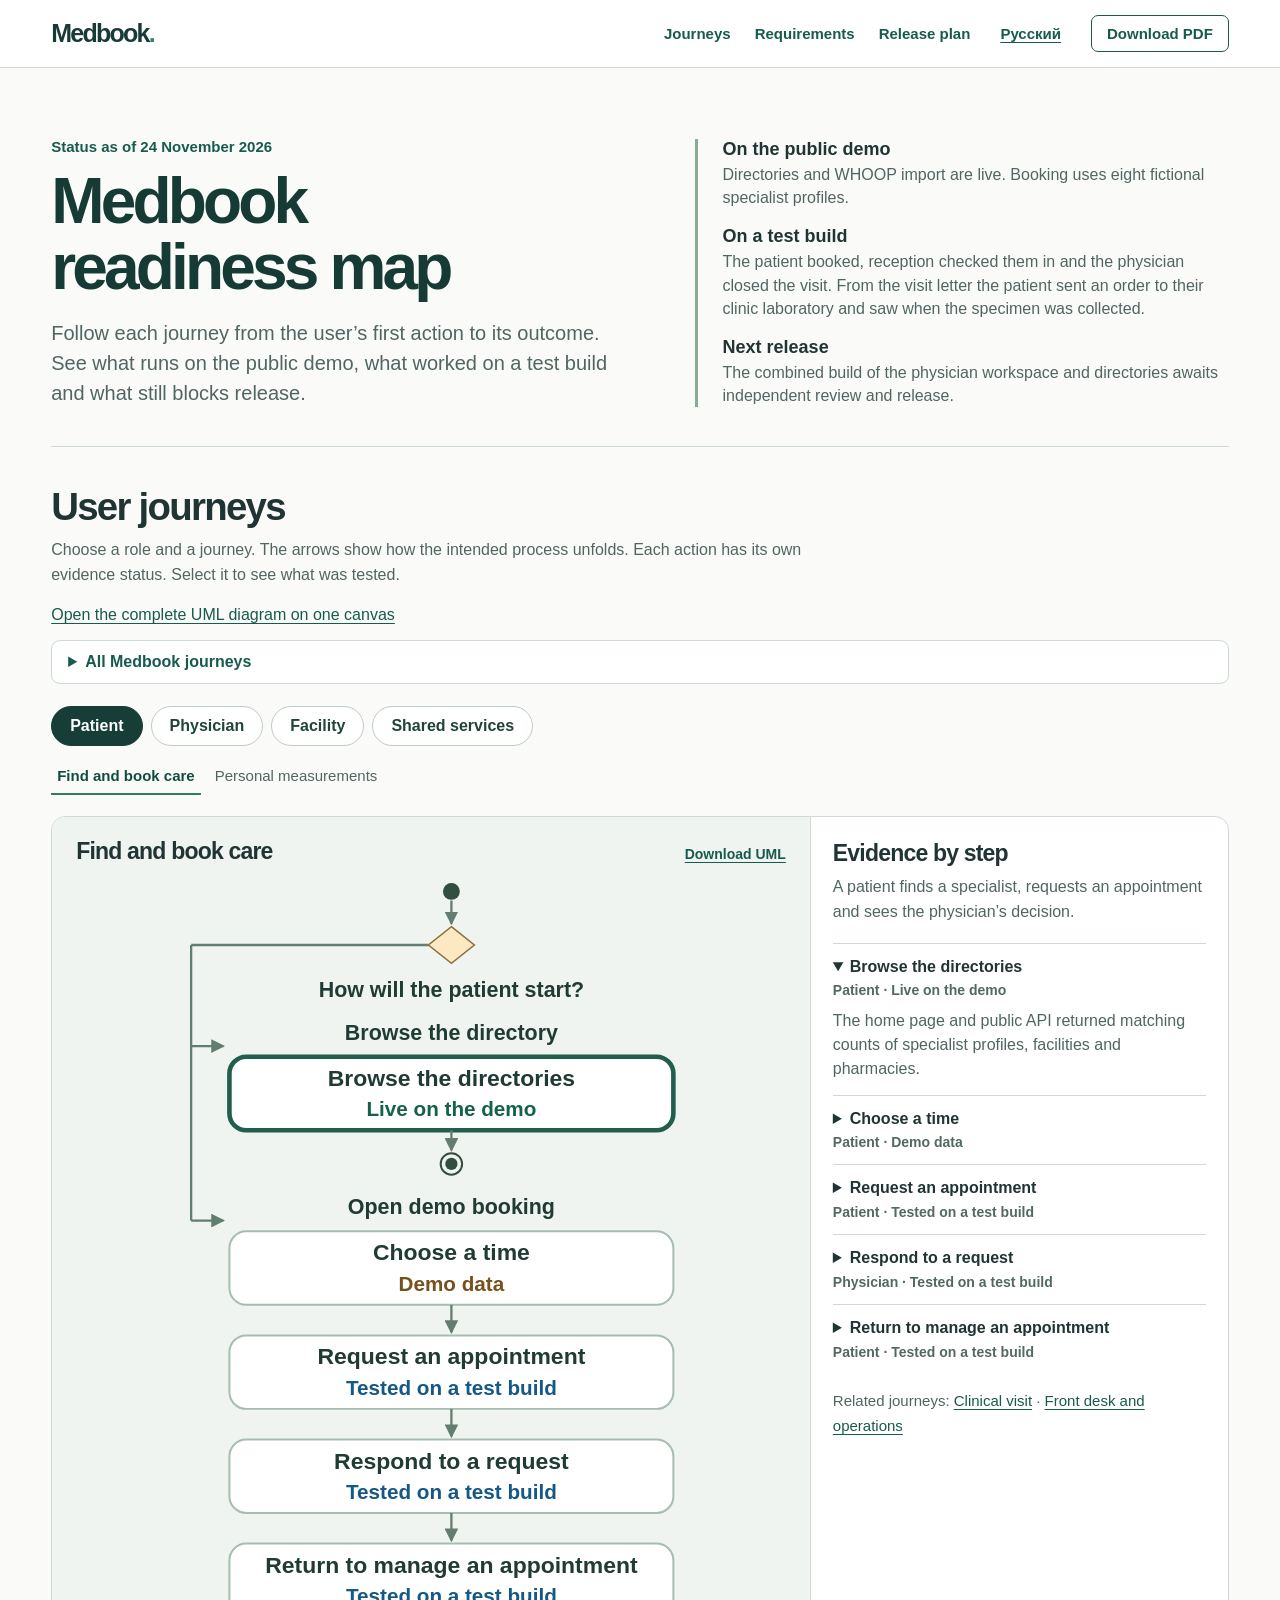
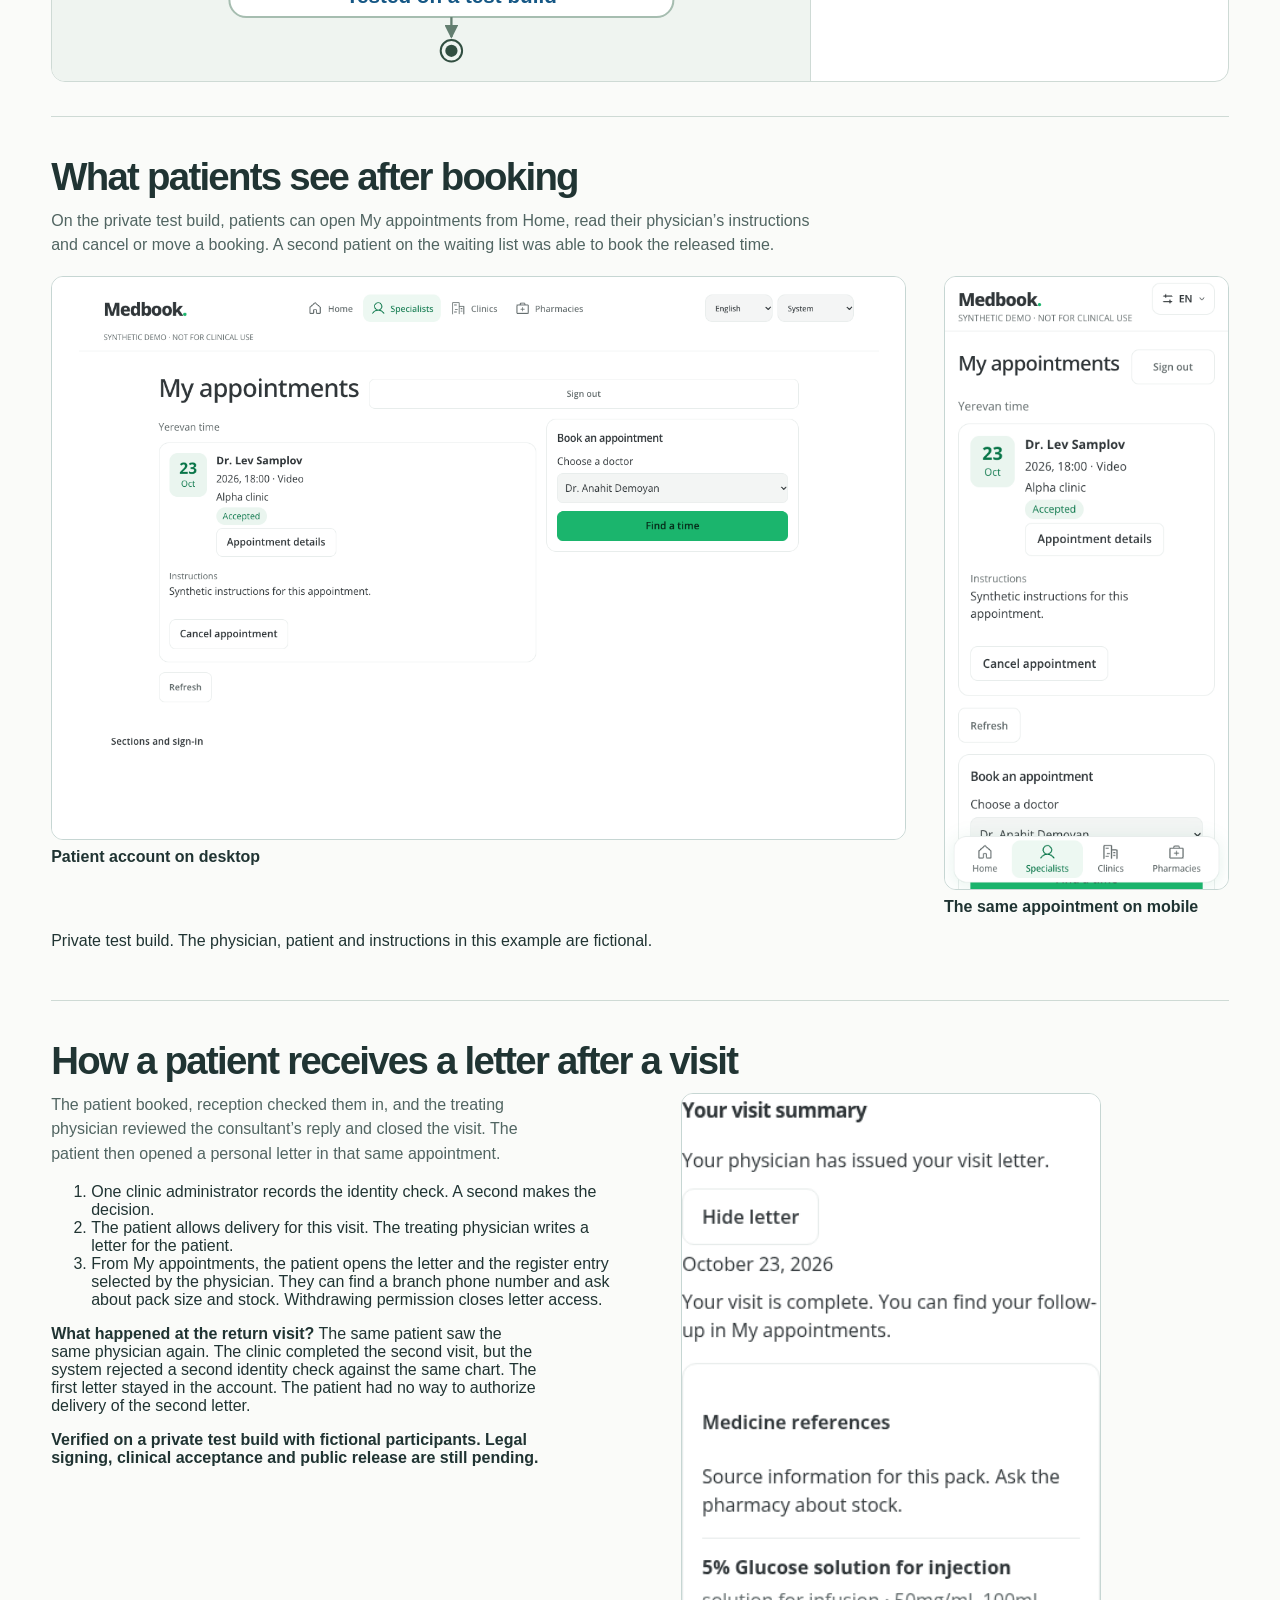
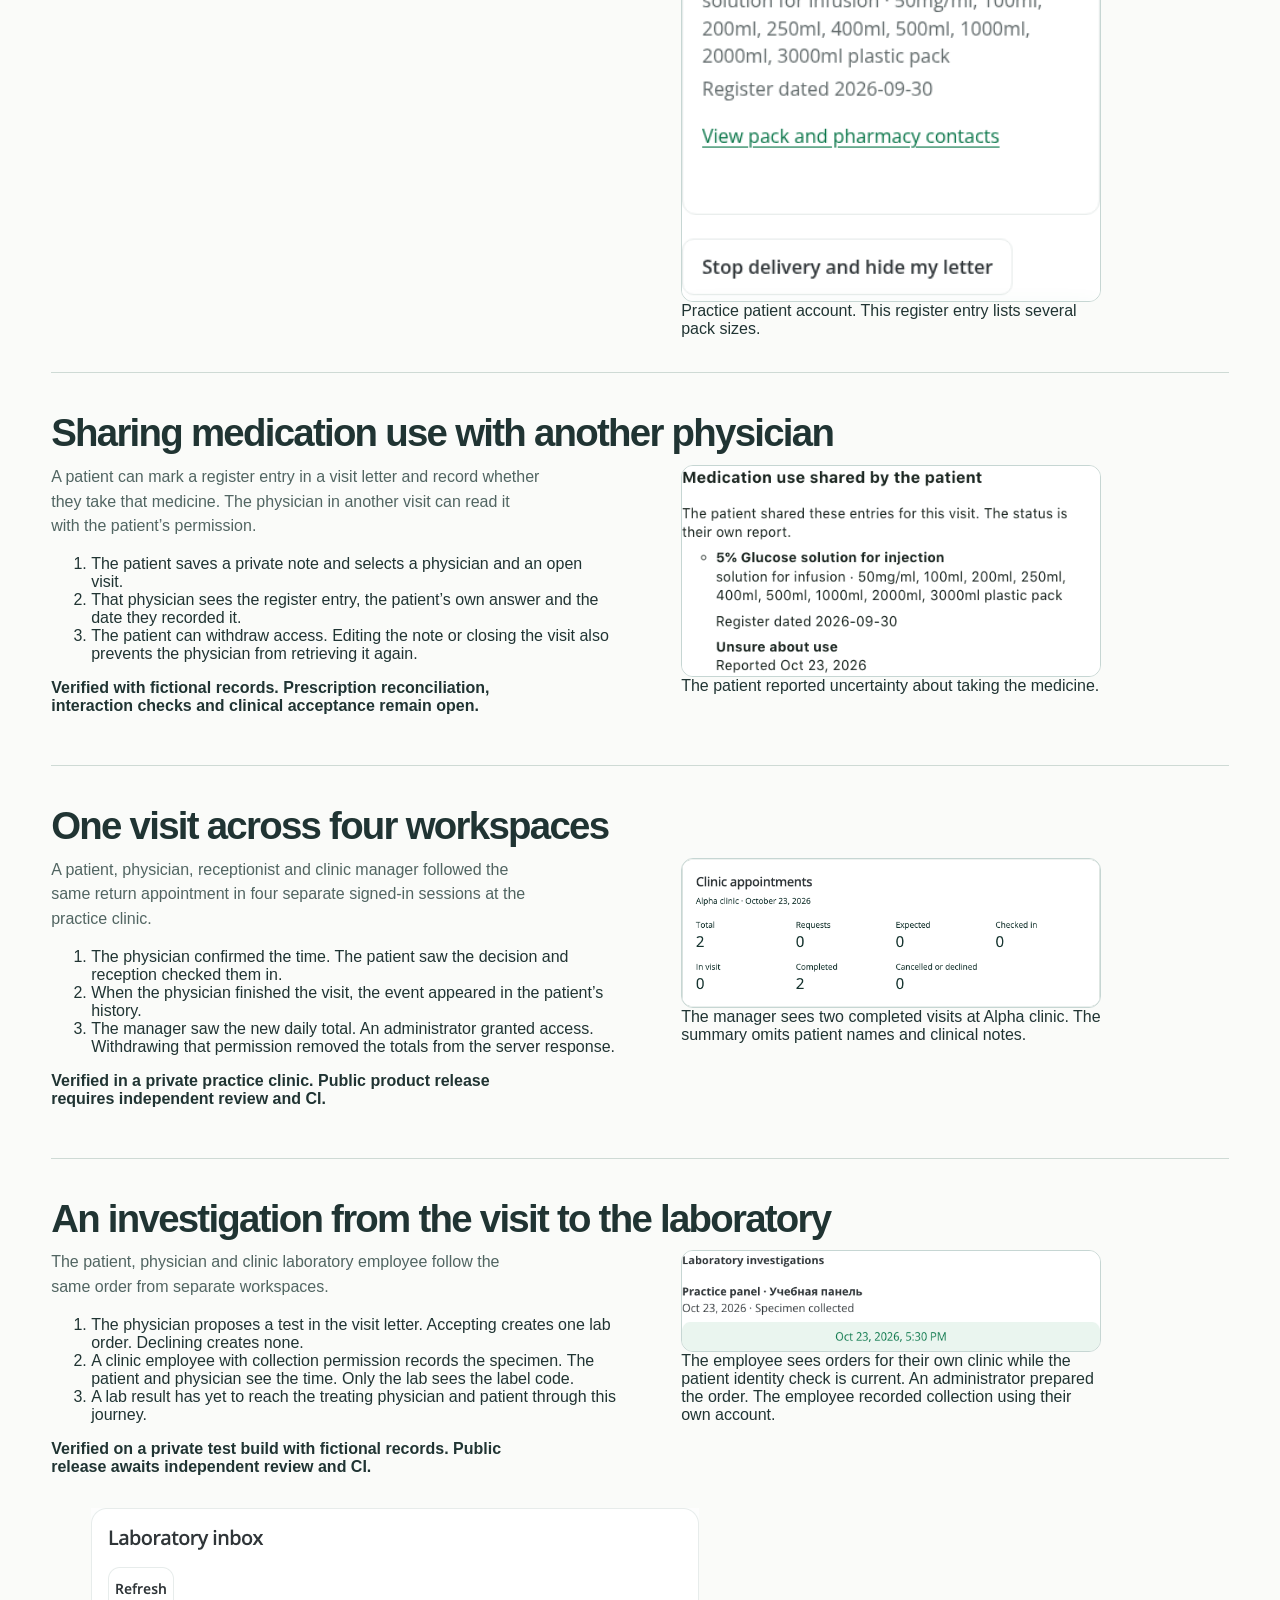
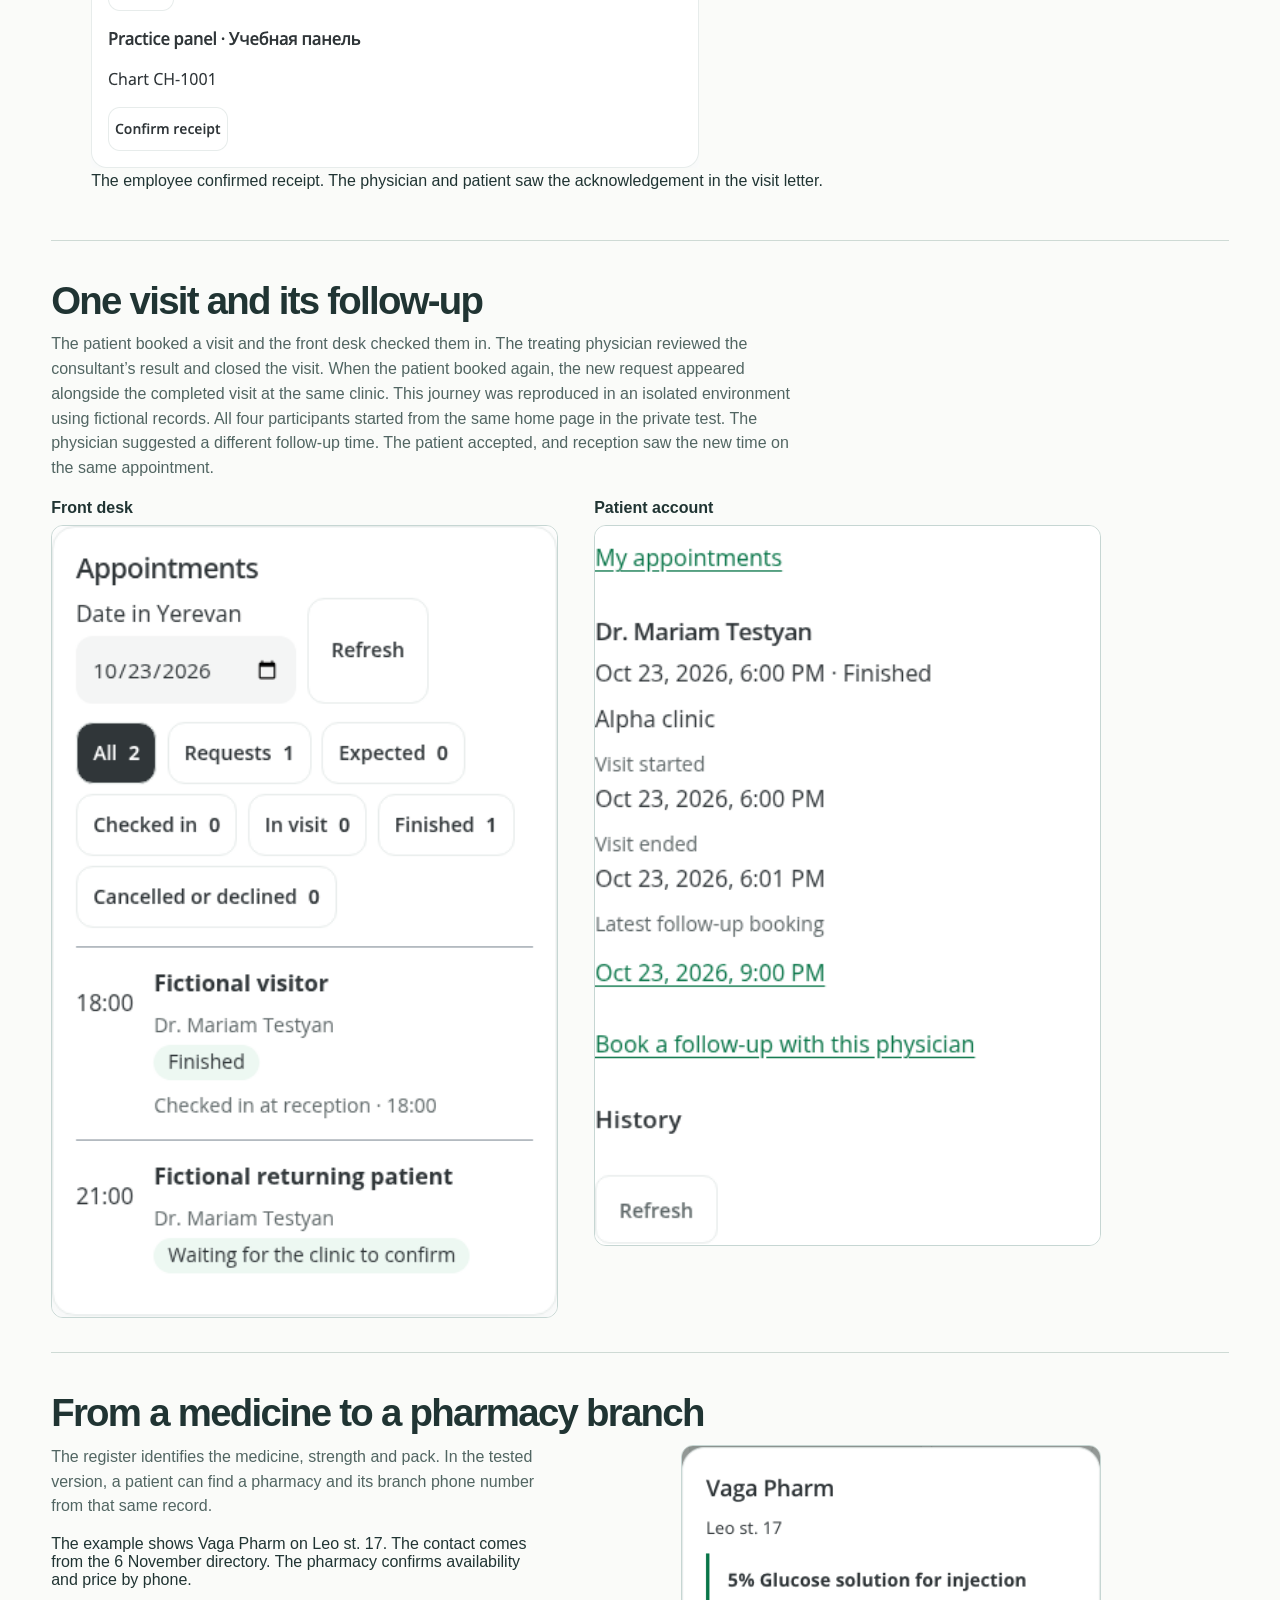
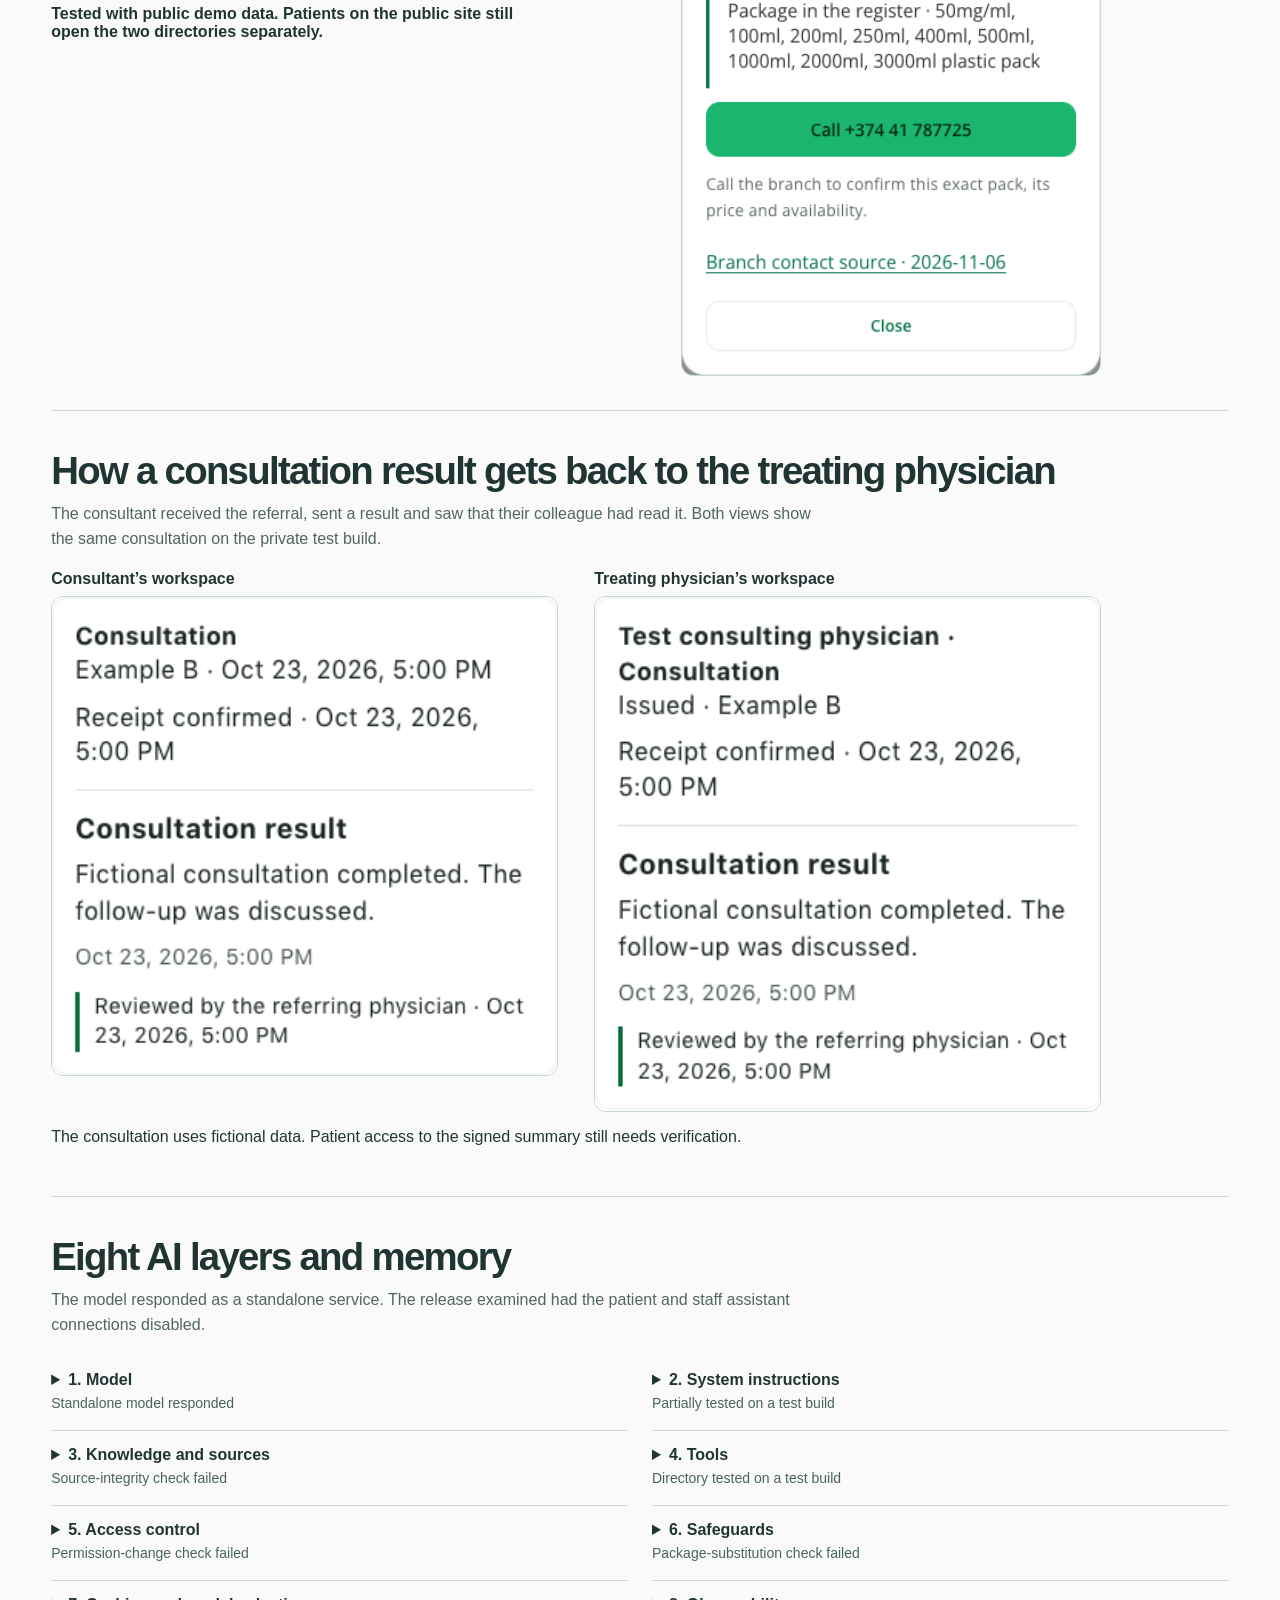
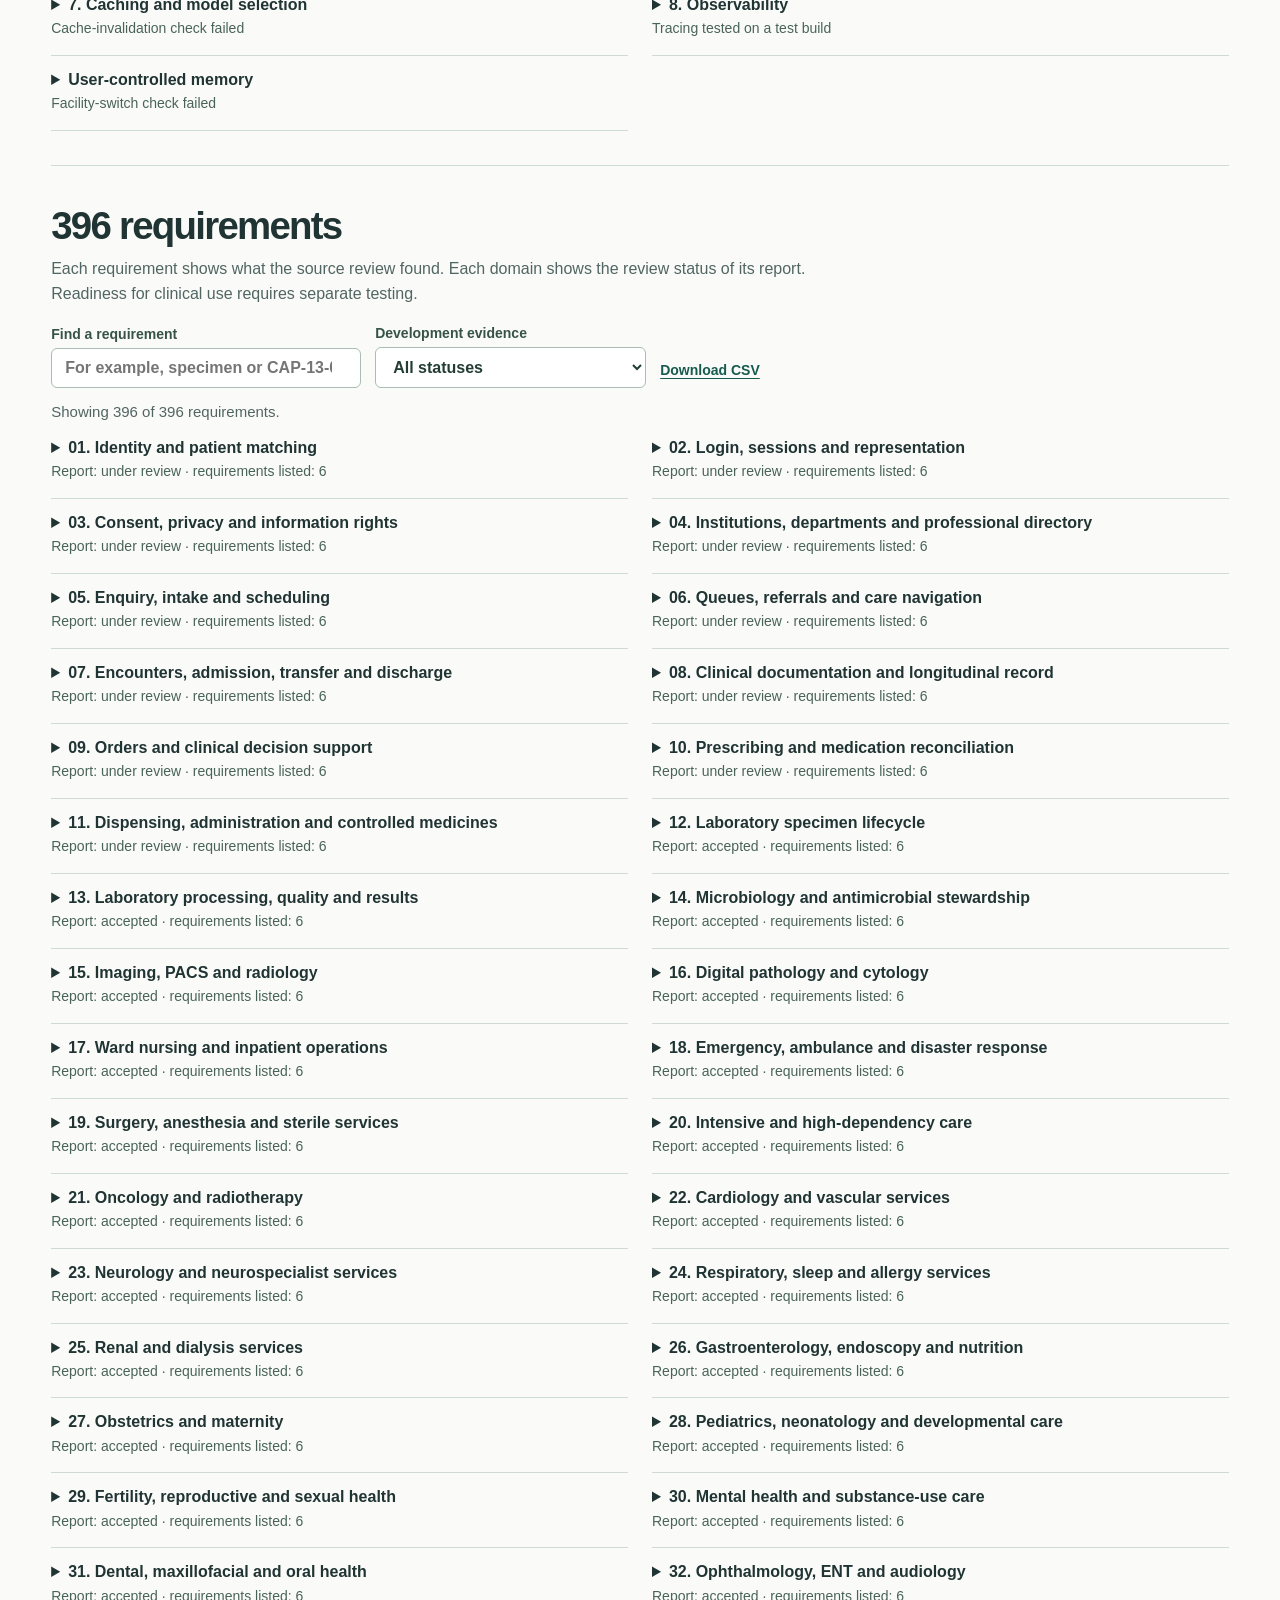
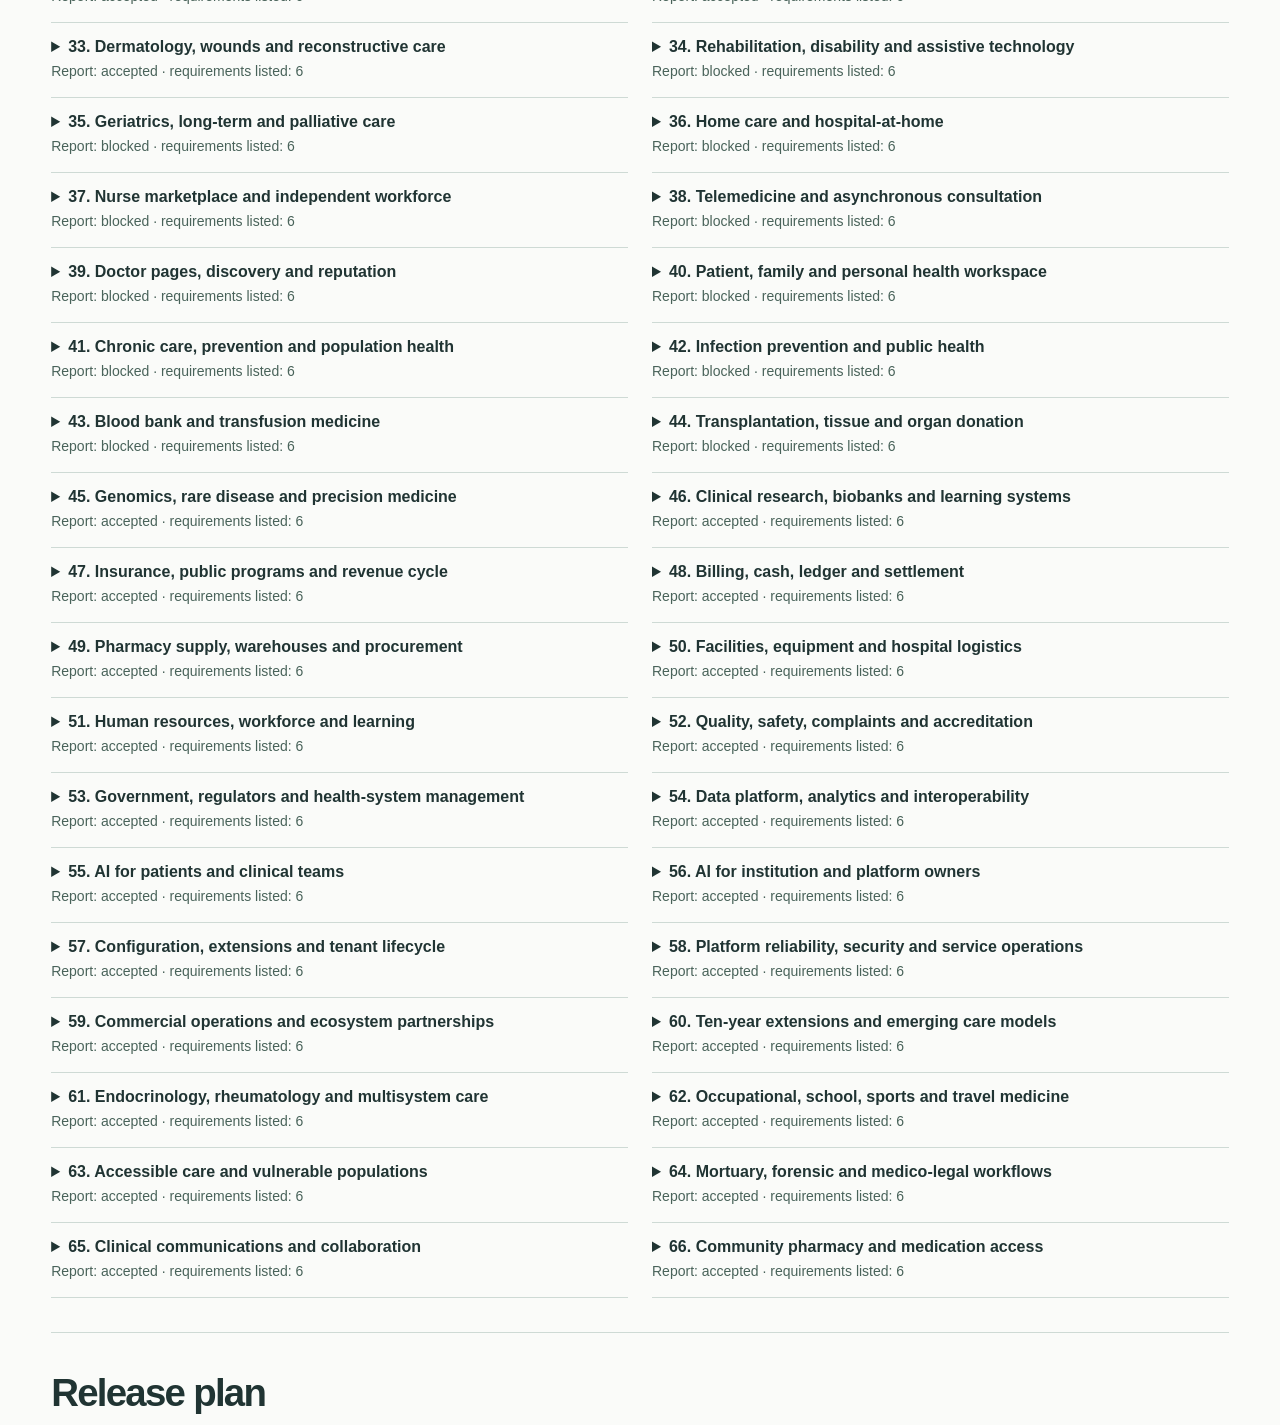
==== commit d7194eaa: "Show the follow-up visit letter gap in both stakeholder briefs" ====
--- a/en.html
+++ b/en.html
@@ -35,7 +35,7 @@
 <aside class="detail" aria-labelledby="proof-title"><h3 id="proof-title">Evidence by step</h3><p id="journey-goal"></p><div id="steps"></div></aside></div>
 </section>
 <section class="segment account-proof"><h2>What patients see after booking</h2><p class="deck">On the private test build, patients can open My appointments from Home, read their physician’s instructions and cancel or move a booking. A second patient on the waiting list was able to book the released time.</p><div class="account-screens"><figure><a href="booking-account-en-desktop.png"><img loading="lazy" width="1365" height="900" src="booking-account-en-desktop.png" alt="Patient account on desktop"></a><figcaption>Patient account on desktop</figcaption></figure><figure><a href="booking-account-en-mobile.png"><img loading="lazy" width="390" height="844" src="booking-account-en-mobile.png" alt="The same appointment on mobile"></a><figcaption>The same appointment on mobile</figcaption></figure></div><p>Private test build. The physician, patient and instructions in this example are fictional.</p></section>
-<section class="segment" id="visit-letter"><h2>How a patient receives a letter after a visit</h2><div class="pharmacy-enquiry"><div><p class="deck">The patient booked, reception checked them in, and the treating physician reviewed the consultant’s reply and closed the visit. The patient then opened a personal letter in that same appointment.</p><ol><li>One clinic administrator records the identity check. A second makes the decision.</li><li>The patient allows delivery for this visit. The treating physician writes a letter for the patient.</li><li>From My appointments, the patient opens the letter and the register entry selected by the physician. They can find a branch phone number and ask about pack size and stock. Withdrawing permission closes letter access.</li></ol><p><strong>Verified on a private test build with fictional participants. Legal signing, clinical acceptance and public release are still pending.</strong></p></div><figure><img src="letter-patient-en.png" loading="lazy" alt="An open letter in the test patient’s account"><figcaption>Practice patient account. This register entry lists several pack sizes.</figcaption></figure></div></section>
+<section class="segment" id="visit-letter"><h2>How a patient receives a letter after a visit</h2><div class="pharmacy-enquiry"><div><p class="deck">The patient booked, reception checked them in, and the treating physician reviewed the consultant’s reply and closed the visit. The patient then opened a personal letter in that same appointment.</p><ol><li>One clinic administrator records the identity check. A second makes the decision.</li><li>The patient allows delivery for this visit. The treating physician writes a letter for the patient.</li><li>From My appointments, the patient opens the letter and the register entry selected by the physician. They can find a branch phone number and ask about pack size and stock. Withdrawing permission closes letter access.</li></ol><p><strong>What happened at the return visit?</strong> The same patient saw the same physician again. The clinic completed the second visit, but the system rejected a second identity check against the same chart. The first letter stayed in the account. The patient had no way to authorize delivery of the second letter.</p><p><strong>Verified on a private test build with fictional participants. Legal signing, clinical acceptance and public release are still pending.</strong></p></div><figure><img src="letter-patient-en.png" loading="lazy" alt="An open letter in the test patient’s account"><figcaption>Practice patient account. This register entry lists several pack sizes.</figcaption></figure></div></section>
 <section class="segment" id="medicine-sharing"><h2>Sharing medication use with another physician</h2><div class="pharmacy-enquiry"><div><p class="deck">A patient can mark a register entry in a visit letter and record whether they take that medicine. The physician in another visit can read it with the patient’s permission.</p><ol><li>The patient saves a private note and selects a physician and an open visit.</li><li>That physician sees the register entry, the patient’s own answer and the date they recorded it.</li><li>The patient can withdraw access. Editing the note or closing the visit also prevents the physician from retrieving it again.</li></ol><p><strong>Verified with fictional records. Prescription reconciliation, interaction checks and clinical acceptance remain open.</strong></p></div><figure><img src="handoff-doctor-en.png" loading="lazy" alt="What the second physician sees"><figcaption>The patient reported uncertainty about taking the medicine.</figcaption></figure></div></section>
 <section class="segment" id="clinic-day"><h2>One visit across four workspaces</h2><div class="pharmacy-enquiry"><div><p class="deck">A patient, physician, receptionist and clinic manager followed the same return appointment in four separate signed-in sessions at the practice clinic.</p><ol><li>The physician confirmed the time. The patient saw the decision and reception checked them in.</li><li>When the physician finished the visit, the event appeared in the patient’s history.</li><li>The manager saw the new daily total. An administrator granted access. Withdrawing that permission removed the totals from the server response.</li></ol><p><strong>Verified in a private practice clinic. Public product release requires independent review and CI.</strong></p></div><figure><img src="manager-en.png" loading="lazy" alt="The clinic manager’s day board"><figcaption>The manager sees two completed visits at Alpha clinic. The summary omits patient names and clinical notes.</figcaption></figure></div></section>
 <section class="segment" id="lab-visit"><h2>An investigation from the visit to the laboratory</h2><div class="pharmacy-enquiry"><div><p class="deck">The patient, physician and clinic laboratory employee follow the same order from separate workspaces.</p><ol><li>The physician proposes a test in the visit letter. Accepting creates one lab order. Declining creates none.</li><li>A clinic employee with collection permission records the specimen. The patient and physician see the time. Only the lab sees the label code.</li><li>A lab result has yet to reach the treating physician and patient through this journey.</li></ol><p><strong>Verified on a private test build with fictional records. Public release awaits independent review and CI.</strong></p></div><figure><img src="lab-patient-en.png" loading="lazy" alt="What the patient sees"><figcaption>The employee sees orders for their own clinic while the patient identity check is current. An administrator prepared the order. The employee recorded collection using their own account.</figcaption></figure></div><figure><img src="lab-employee-en.png" loading="lazy" width="608" style="max-width:100%;height:auto" alt="The clinic employee’s laboratory inbox"><figcaption>The employee confirmed receipt. The physician and patient saw the acknowledgement in the visit letter.</figcaption></figure></section>
@@ -51,5 +51,5 @@
 <section class="segment sources"><h2>Sources and reporting date</h2>
 <p>The public screens, server aggregates and demo version were checked on 23 November 2026. Test accounts completed the journey from the home page through the end of a visit over private HTTPS at 00:28 Yerevan time on 24 November. At 00:53 the treating physician confirmed an immutable note on the same visit. Patient delivery remains open. At 01:47 Yerevan time two patients completed the transfer and waiting-list journey. Independent review and the project’s release checks are still open. The register draws on six reports covering the original requirements. Four reports had been accepted, one was in review and one was blocked at the reporting cutoff.</p><a href="medbook-readiness-en.pdf">Open the full presentation</a></section>
 </main><footer>Medbook · Product readiness · 24 November 2026</footer>
-<script type="application/json" id="dataset">{"flows":[{"key":"care","name":"Find and book care","goal":"A patient finds a specialist, requests an appointment and sees the physician’s decision.","steps":[{"role":"Patient","label":"Browse the directories","state":"live","proof":"The home page and public API returned matching counts of specialist profiles, facilities and pharmacies."},{"role":"Patient","label":"Choose a time","state":"demo","proof":"Eight fictional profiles offer appointment slots on mobile and desktop. The directory has no live connection to the specialists’ calendars."},{"role":"Patient","label":"Request an appointment","state":"stand","proof":"The selected clinic received one request. When the server response was lost, the patient recovered that booking from their account without submitting it again."},{"role":"Physician","label":"Respond to a request","state":"stand","proof":"The physician offered another available time. The patient accepted in their account and reception saw the new time on the same appointment."},{"role":"Patient","label":"Return to manage an appointment","state":"stand","proof":"The patient booked a follow-up with the same physician from a completed visit. Both appointments stayed in the account. The physician and front desk received the new request."}],"spec":["IF","How will the patient start?","Browse the directory",[0],"Open demo booking",[1,2,3,4]]},{"key":"visit","name":"Clinical visit","goal":"Follow an accepted appointment through to a visit summary the patient can open.","steps":[{"role":"Physician, patient and receptionist","label":"Start and finish the booked visit","state":"stand","proof":"One patient checked in, saw the visit start and saw it finish. On that same visit, the treating physician read the consultant’s result. Reception saw the closure."},{"role":"Physician","label":"Change appointment hours","state":"stand","proof":"A physician closed one clinic to new bookings. The existing patient and reception saw a notice. Another patient could still book at the second clinic."},{"role":"Two physicians","label":"Return and review a consultation result","state":"stand","proof":"The consultant returned a result. The treating physician read it in the original visit and confirmed review. The consultant saw the acknowledgment."},{"role":"Physician and patient","label":"Hold a video visit","state":"part","proof":"Pages exist for both participants, along with a visit service. On the public demo, the checked URLs were closed. No two-person call was confirmed there."},{"role":"Patient","label":"Read the physician’s letter","state":"stand","proof":"The patient allowed delivery and followed the letter’s register entry to a pharmacy branch phone number."}],"spec":["MID",[0],"Choose a task","Manage the schedule",[1],"Conduct a visit",[2,4],"Video consultation",[3]]},{"key":"whoop","name":"Personal WHOOP data","goal":"From the device owner’s consent to viewing and interpreting their own measurements.","steps":[{"role":"Patient","label":"Connect a WHOOP account","state":"live","proof":"The server recorded one active connection. The aggregate data do not identify the owner."},{"role":"Server","label":"Save measurements","state":"live","proof":"The server recorded 22 sleep events, 16 recovery events and 20 cycles. Eight syncs completed. The last was on 22 November at 16:53 Yerevan time."},{"role":"Patient","label":"View only personal data","state":"stand","proof":"On the test build, two test patients could access only their own data. The demo rejected a signed-out request. The complete dashboard still needs verification with two real users."},{"role":"AI","label":"Explain trends","state":"off","proof":"The public demo has no model connected to WHOOP. Its AI request log contained zero entries."}],"spec":["SEQ",[0,1,2,3]]},{"key":"staff","name":"Clinic shifts","goal":"Two staff members see the manager’s decision and check their shift.","steps":[{"role":"Staff member","label":"Accept an invitation","state":"stand","proof":"On the private test build, accepting an invitation opened an active staff session."},{"role":"Staff member","label":"View an assigned shift","state":"stand","proof":"The staff member saw their own shift. The staff session could not open the physician workspace."},{"role":"Two staff members","label":"Request and accept a swap","state":"stand","proof":"One staff member requested the swap and the other accepted it in a separate session."},{"role":"Manager","label":"Approve the request","state":"stand","proof":"Both employees saw the decision. After a lost response, the manager could distinguish their own decision from one recorded by a second manager."},{"role":"Facility and staff","label":"Check the shift against the published schedule","state":"stand","proof":"Both employees saw the version, assigned colleague and later withdrawal. The planning module published the test schedule. The public manager workspace remains closed."}],"spec":["SEQ",[0,1,2,3,4]]},{"key":"medication","name":"Prescriptions and pharmacies","goal":"From looking up a medicine to safe prescribing, current branch availability and dispensing.","steps":[{"role":"Patient","label":"Find a medicine and a pharmacy","state":"live","proof":"The demo provides a dated medicines register and a pharmacy directory. Entries identify the source and show package and dosage details where the register supplies them."},{"role":"Physician","label":"Reconcile prescriptions","state":"part","proof":"Code exists for reconciling prescriptions from different physicians, authorizing prescriptions and checking interactions. The latter two passed independent review. The full shared-chart journey awaits acceptance."},{"role":"Physician","label":"Assess a conflict or alternative","state":"gap","proof":"This needs a shared list with an identifiable prescriber for each item, validated rules and a physician’s decision the patient can see. Clinical acceptance remains open."},{"role":"Pharmacy","label":"Confirm stock and price","state":"gap","proof":"The test build shows the branch phone alongside the registered pack. The pharmacy confirms stock and price by phone."},{"role":"Pharmacist","label":"Dispense the prescribed medicine","state":"gap","proof":"Components exist for inventory and dispensing. Fulfilling a specific prescription and updating the patient’s status on the demo remain unverified."}],"spec":["SEQ",[0,1,2,3,4]]},{"key":"lab","name":"Laboratory","goal":"Follow a test order through to delivery of its result to the treating physician.","steps":[{"role":"Physician and patient","label":"Order a test","state":"stand","proof":"In the practice clinic the physician proposed an investigation. Consent created one order. Declining created none."},{"role":"Laboratory employee","label":"Acknowledge the clinic order","state":"stand","proof":"An employee with clinic-specific access accepted the order. A stricter identity check removed it from the inbox. The patient and physician saw the acknowledgement."},{"role":"Laboratory employee","label":"Register a specimen","state":"stand","proof":"A clinic employee with collection permission records the specimen. The patient and physician see the time. Only the lab sees the label code."},{"role":"Lab technician","label":"Review the worklist and result","state":"part","proof":"The worklist and validation files matched the accepted source exactly. Both components have tests. The public laboratory entry point returned HTTP 404."},{"role":"Physician","label":"Receive the released report","state":"gap","proof":"The evidence contains no run from specimen collection to delivery of the report to the correct physician in the published workspace."}],"spec":["SEQ",[0,1,2,3,4]]},{"key":"clinic","name":"Front desk and operations","goal":"From offering an available slot to managing staff, purchasing and finance.","steps":[{"role":"Front desk","label":"Check in for an in-person visit","state":"stand","proof":"The receptionist checked in the patient. The patient and booked physician saw the arrival time. The other clinic could not see the booking."},{"role":"Manager","label":"Manage staff and service requests","state":"stand","proof":"The manager saw the clinic’s daily appointment counts alongside its staffing board. The totals matched reception after the visit ended. Withdrawing access removed the summary."},{"role":"Purchaser","label":"Review a purchase and commission","state":"stand","proof":"A separate test build verified purchase access and commission disclosure. It denied access to a user from another facility."},{"role":"Warehouse and accounting","label":"Reconcile delivery, payment and stock","state":"part","proof":"The release includes lot receipt, stock movements and recalls, forecasting, pricing and accounting. A full delivery and a real payment remain unverified."}],"spec":["MULTI","Choose a facility operation",[["Front desk",[0]],["Staffing",[1]],["Purchasing and finance",[2,3]]]]},{"key":"ai","name":"Medbook assistant","goal":"From a question the user is authorized to ask to a model answer grounded in sources.","steps":[{"role":"User","label":"Ask a question under an assigned role","state":"stand","proof":"Role-based instructions and sessions were tested on an application test build. The public assistant entry point returned HTTP 404."},{"role":"AI gateway","label":"Select sources and tools","state":"stand","proof":"The gateway identified answer sources, used a pinned document version and rejected a changed source."},{"role":"AI gateway","label":"Check access, memory and cache","state":"stand","proof":"The private build passed checks for permission changes, moves between facilities, cache invalidation and isolation of saved preferences."},{"role":"Model","label":"Answer in the application","state":"off","proof":"A standalone model service answered a short request. Model connections for patient and staff interfaces were disabled in the release examined."},{"role":"Team","label":"Assess answer quality by role","state":"gap","proof":"Two gateway suites on one build passed 112 of 112 and 155 of 155 checks. Answer quality with a live model still needs evaluation for each role."}],"spec":["SEQ",[0,1,2,3,4]]},{"key":"release","name":"Build and release","goal":"Follow a tested user journey through the gates to Medbook’s public entry point.","steps":[{"role":"Development","label":"Combine two reviewed branches","state":"stand","proof":"The build brought together the directories, restricted physician workspace and WHOOP changes. The only conflict occurred in a test file."},{"role":"Integration","label":"Test the journey across roles","state":"stand","proof":"On 23 November at 14:49 Yerevan time, the combined test build verified appointment requests and physician decisions, role isolation and a shift swap."},{"role":"Independent reviewer","label":"Review the combined build","state":"gap","proof":"Both source branches passed independent review. At the reporting cutoff, the new combined build had no separate review decision."},{"role":"Release team","label":"Run the standard release checks","state":"hold","proof":"In one check, collecting evidence took 48 seconds against a 25-second limit. The standard release check and release authorization for the combined version remain unverified."},{"role":"User","label":"Repeat the journey on the public release","state":"gap","proof":"The public demo was running the previous release when checked. The final post-publication test is still pending."}],"spec":["SEQ",[0,1,2,3,4]]}],"states":{"live":"Live on the demo","demo":"Demo data","stand":"Tested on a test build","part":"Partial implementation","fail":"Check failed","off":"Disabled","gap":"Unverified","hold":"Release blocked"},"overview":[["Patient",[["Find and book care","care"],["Personal measurements","whoop"]]],["Physician",[["Clinical visit","visit"],["Prescriptions and pharmacies","medication"],["Laboratory","lab"]]],["Facility",[["Clinic shifts","staff"],["Operations","clinic"]]],["Shared services",[["Assistant","ai"],["Build and release","release"]]]],"register":[{"id":"CAP-01-01","dom":1,"section":"Identity and patient matching","title":"Register a provisional patient","original":"Register a provisional patient","state":"Included in an earlier build","review":"Under review","match":"Outside this sample","found":true},{"id":"CAP-01-02","dom":1,"section":"Identity and patient matching","title":"Claim an existing chart","original":"Claim an existing chart","state":"Development evidence found","review":"Under review","match":"Outside this sample","found":true},{"id":"CAP-01-03","dom":1,"section":"Identity and patient matching","title":"Merge duplicate records","original":"Merge duplicate records","state":"Development evidence found","review":"Under review","match":"Outside this sample","found":true},{"id":"CAP-01-04","dom":1,"section":"Identity and patient matching","title":"Correct a mistaken merge","original":"Correct a mistaken merge","state":"Development evidence found","review":"Under review","match":"Outside this sample","found":true},{"id":"CAP-01-05","dom":1,"section":"Identity and patient matching","title":"Manage demographics and contacts","original":"Manage demographics and contacts","state":"Development evidence found","review":"Under review","match":"Outside this sample","found":true},{"id":"CAP-01-06","dom":1,"section":"Identity and patient matching","title":"Reconcile an unknown emergency identity","original":"Reconcile an unknown emergency identity","state":"Development evidence found","review":"Under review","match":"Outside this sample","found":true},{"id":"CAP-02-01","dom":2,"section":"Login, sessions and representation","title":"Register and verify a digital account","original":"Register and verify a digital account","state":"Development evidence found","review":"Under review","match":"Outside this sample","found":true},{"id":"CAP-02-02","dom":2,"section":"Login, sessions and representation","title":"Enroll login factors and recover access","original":"Enroll login factors and recover access","state":"Development evidence found","review":"Under review","match":"Outside this sample","found":true},{"id":"CAP-02-03","dom":2,"section":"Login, sessions and representation","title":"Invite and offboard staff","original":"Invite and offboard staff","state":"Development evidence found","review":"Under review","match":"Outside this sample","found":true},{"id":"CAP-02-04","dom":2,"section":"Login, sessions and representation","title":"Manage devices and sessions","original":"Manage devices and sessions","state":"Implementation unverified","review":"Under review","match":"Outside this sample","found":false},{"id":"CAP-02-05","dom":2,"section":"Login, sessions and representation","title":"Delegate patient representation","original":"Delegate patient representation","state":"Development evidence found","review":"Under review","match":"Outside this sample","found":true},{"id":"CAP-02-06","dom":2,"section":"Login, sessions and representation","title":"Review guardianship/capacity transitions","original":"Review guardianship/capacity transitions","state":"Development evidence found","review":"Under review","match":"Outside this sample","found":true},{"id":"CAP-03-01","dom":3,"section":"Consent, privacy and information rights","title":"Capture purpose-specific consent","original":"Capture purpose-specific consent","state":"Development evidence found","review":"Under review","match":"Outside this sample","found":true},{"id":"CAP-03-02","dom":3,"section":"Consent, privacy and information rights","title":"Withdraw or amend consent","original":"Withdraw or amend consent","state":"Development evidence found","review":"Under review","match":"Outside this sample","found":true},{"id":"CAP-03-03","dom":3,"section":"Consent, privacy and information rights","title":"Apply sensitive-record segmentation","original":"Apply sensitive-record segmentation","state":"Development evidence found","review":"Under review","match":"Outside this sample","found":true},{"id":"CAP-03-04","dom":3,"section":"Consent, privacy and information rights","title":"Provide patient access/export","original":"Provide patient access/export","state":"Development evidence found","review":"Under review","match":"Outside this sample","found":true},{"id":"CAP-03-05","dom":3,"section":"Consent, privacy and information rights","title":"Handle correction and deletion requests","original":"Handle correction and deletion requests","state":"Included in an earlier build","review":"Under review","match":"Outside this sample","found":true},{"id":"CAP-03-06","dom":3,"section":"Consent, privacy and information rights","title":"Review emergency access","original":"Review emergency access","state":"Included in an earlier build","review":"Under review","match":"Outside this sample","found":true},{"id":"CAP-04-01","dom":4,"section":"Institutions, departments and professional directory","title":"Model organizations and facilities","original":"Model organizations and facilities","state":"Development evidence found","review":"Under review","match":"Outside this sample","found":true},{"id":"CAP-04-02","dom":4,"section":"Institutions, departments and professional directory","title":"Configure departments and services","original":"Configure departments and services","state":"Development evidence found","review":"Under review","match":"Outside this sample","found":true},{"id":"CAP-04-03","dom":4,"section":"Institutions, departments and professional directory","title":"Manage rooms, beds and equipment","original":"Manage rooms, beds and equipment","state":"Development evidence found","review":"Under review","match":"Outside this sample","found":true},{"id":"CAP-04-04","dom":4,"section":"Institutions, departments and professional directory","title":"Verify licenses and clinical privileges","original":"Verify licenses and clinical privileges","state":"Development evidence found","review":"Under review","match":"Outside this sample","found":true},{"id":"CAP-04-05","dom":4,"section":"Institutions, departments and professional directory","title":"Manage temporary assignments","original":"Manage temporary assignments","state":"Development evidence found","review":"Under review","match":"Outside this sample","found":true},{"id":"CAP-04-06","dom":4,"section":"Institutions, departments and professional directory","title":"Publish provider affiliations","original":"Publish provider affiliations","state":"Development evidence found","review":"Under review","match":"Outside this sample","found":true},{"id":"CAP-05-01","dom":5,"section":"Enquiry, intake and scheduling","title":"Capture enquiries across channels","original":"Capture enquiries across channels","state":"Development evidence found","review":"Under review","match":"Outside this sample","found":true},{"id":"CAP-05-02","dom":5,"section":"Enquiry, intake and scheduling","title":"Collect pre-visit forms","original":"Collect pre-visit forms","state":"Implementation unverified","review":"Under review","match":"Outside this sample","found":false},{"id":"CAP-05-03","dom":5,"section":"Enquiry, intake and scheduling","title":"Book provider/room/equipment together","original":"Book provider/room/equipment together","state":"Development evidence found","review":"Under review","match":"Outside this sample","found":true},{"id":"CAP-05-04","dom":5,"section":"Enquiry, intake and scheduling","title":"Manage waitlists and released slots","original":"Manage waitlists and released slots","state":"Included in an earlier build","review":"Under review","match":"Outside this sample","found":true},{"id":"CAP-05-05","dom":5,"section":"Enquiry, intake and scheduling","title":"Reschedule and cancel appointments","original":"Reschedule and cancel appointments","state":"Development evidence found","review":"Under review","match":"Outside this sample","found":true},{"id":"CAP-05-06","dom":5,"section":"Enquiry, intake and scheduling","title":"Plan group and recurring care","original":"Plan group and recurring care","state":"Development evidence found","review":"Under review","match":"Outside this sample","found":true},{"id":"CAP-06-01","dom":6,"section":"Queues, referrals and care navigation","title":"Check in and route patients","original":"Check in and route patients","state":"Implementation unverified","review":"Under review","match":"Outside this sample","found":false},{"id":"CAP-06-02","dom":6,"section":"Queues, referrals and care navigation","title":"Prioritize queues and urgent insertion","original":"Prioritize queues and urgent insertion","state":"Development evidence found","review":"Under review","match":"Outside this sample","found":true},{"id":"CAP-06-03","dom":6,"section":"Queues, referrals and care navigation","title":"Create internal and external referrals","original":"Create internal and external referrals","state":"Development evidence found","review":"Under review","match":"Outside this sample","found":true},{"id":"CAP-06-04","dom":6,"section":"Queues, referrals and care navigation","title":"Track referral closure","original":"Track referral closure","state":"Development evidence found","review":"Under review","match":"Outside this sample","found":true},{"id":"CAP-06-05","dom":6,"section":"Queues, referrals and care navigation","title":"Coordinate multi-service pathways","original":"Coordinate multi-service pathways","state":"Development evidence found","review":"Under review","match":"Outside this sample","found":true},{"id":"CAP-06-06","dom":6,"section":"Queues, referrals and care navigation","title":"Arrange accessible transport/interpreters","original":"Arrange accessible transport/interpreters","state":"Development evidence found","review":"Under review","match":"Outside this sample","found":true},{"id":"CAP-07-01","dom":7,"section":"Encounters, admission, transfer and discharge","title":"Open outpatient/home/virtual encounters","original":"Open outpatient/home/virtual encounters","state":"Development evidence found","review":"Under review","match":"Outside this sample","found":true},{"id":"CAP-07-02","dom":7,"section":"Encounters, admission, transfer and discharge","title":"Admit and assign a bed","original":"Admit and assign a bed","state":"Development evidence found","review":"Under review","match":"Outside this sample","found":true},{"id":"CAP-07-03","dom":7,"section":"Encounters, admission, transfer and discharge","title":"Transfer care or location","original":"Transfer care or location","state":"Development evidence found","review":"Under review","match":"Outside this sample","found":true},{"id":"CAP-07-04","dom":7,"section":"Encounters, admission, transfer and discharge","title":"Reverse an erroneous admission","original":"Reverse an erroneous admission","state":"Development evidence found","review":"Under review","match":"Outside this sample","found":true},{"id":"CAP-07-05","dom":7,"section":"Encounters, admission, transfer and discharge","title":"Record refusal or self-discharge","original":"Record refusal or self-discharge","state":"Development evidence found","review":"Under review","match":"Outside this sample","found":true},{"id":"CAP-07-06","dom":7,"section":"Encounters, admission, transfer and discharge","title":"Discharge with continuity actions","original":"Discharge with continuity actions","state":"Development evidence found","review":"Under review","match":"Outside this sample","found":true},{"id":"CAP-08-01","dom":8,"section":"Clinical documentation and longitudinal record","title":"Create structured and narrative notes","original":"Create structured and narrative notes","state":"Development evidence found","review":"Under review","match":"Outside this sample","found":true},{"id":"CAP-08-02","dom":8,"section":"Clinical documentation and longitudinal record","title":"Capture observations and measurements","original":"Capture observations and measurements","state":"Development evidence found","review":"Under review","match":"Outside this sample","found":true},{"id":"CAP-08-03","dom":8,"section":"Clinical documentation and longitudinal record","title":"Maintain problems, allergies and history","original":"Maintain problems, allergies and history","state":"Development evidence found","review":"Under review","match":"Outside this sample","found":true},{"id":"CAP-08-04","dom":8,"section":"Clinical documentation and longitudinal record","title":"Sign, co-sign and amend records","original":"Sign, co-sign and amend records","state":"Development evidence found","review":"Under review","match":"Outside this sample","found":true},{"id":"CAP-08-05","dom":8,"section":"Clinical documentation and longitudinal record","title":"Coordinate plans and multidisciplinary review","original":"Coordinate plans and multidisciplinary review","state":"Development evidence found","review":"Under review","match":"Outside this sample","found":true},{"id":"CAP-08-06","dom":8,"section":"Clinical documentation and longitudinal record","title":"Attach and classify documents/media","original":"Attach and classify documents/media","state":"Development evidence found","review":"Under review","match":"Outside this sample","found":true},{"id":"CAP-09-01","dom":9,"section":"Orders and clinical decision support","title":"Order investigations/procedures/consultations","original":"Order investigations/procedures/consultations","state":"Development evidence found","review":"Under review","match":"Outside this sample","found":true},{"id":"CAP-09-02","dom":9,"section":"Orders and clinical decision support","title":"Use versioned order sets","original":"Use versioned order sets","state":"Development evidence found","review":"Under review","match":"Outside this sample","found":true},{"id":"CAP-09-03","dom":9,"section":"Orders and clinical decision support","title":"Schedule recurring and conditional orders","original":"Schedule recurring and conditional orders","state":"Development evidence found","review":"Under review","match":"Outside this sample","found":true},{"id":"CAP-09-04","dom":9,"section":"Orders and clinical decision support","title":"Hold, cancel and replace orders","original":"Hold, cancel and replace orders","state":"Development evidence found","review":"Under review","match":"Outside this sample","found":true},{"id":"CAP-09-05","dom":9,"section":"Orders and clinical decision support","title":"Evaluate clinical checks","original":"Evaluate clinical checks","state":"Development evidence found","review":"Under review","match":"Outside this sample","found":true},{"id":"CAP-09-06","dom":9,"section":"Orders and clinical decision support","title":"Track acknowledgement and execution","original":"Track acknowledgement and execution","state":"Development evidence found","review":"Under review","match":"Outside this sample","found":true},{"id":"CAP-10-01","dom":10,"section":"Prescribing and medication reconciliation","title":"Reconcile home and institutional medicines","original":"Reconcile home and institutional medicines","state":"Development evidence found","review":"Under review","match":"Outside this sample","found":true},{"id":"CAP-10-02","dom":10,"section":"Prescribing and medication reconciliation","title":"Draft and authorize prescriptions","original":"Draft and authorize prescriptions","state":"Development evidence found","review":"Under review","match":"Outside this sample","found":true},{"id":"CAP-10-03","dom":10,"section":"Prescribing and medication reconciliation","title":"Represent dose and administration instructions","original":"Represent dose and administration instructions","state":"Development evidence found","review":"Under review","match":"Outside this sample","found":true},{"id":"CAP-10-04","dom":10,"section":"Prescribing and medication reconciliation","title":"Review contraindication/interaction checks","original":"Review contraindication/interaction checks","state":"Development evidence found","review":"Under review","match":"Outside this sample","found":true},{"id":"CAP-10-05","dom":10,"section":"Prescribing and medication reconciliation","title":"Manage renewals and substitutions","original":"Manage renewals and substitutions","state":"Implementation unverified","review":"Under review","match":"Outside this sample","found":false},{"id":"CAP-10-06","dom":10,"section":"Prescribing and medication reconciliation","title":"Send e-prescriptions and reconcile status","original":"Send e-prescriptions and reconcile status","state":"Development evidence found","review":"Under review","match":"Outside this sample","found":true},{"id":"CAP-11-01","dom":11,"section":"Dispensing, administration and controlled medicines","title":"Verify and dispense medication","original":"Verify and dispense medication","state":"Development evidence found","review":"Under review","match":"Outside this sample","found":true},{"id":"CAP-11-02","dom":11,"section":"Dispensing, administration and controlled medicines","title":"Prepare compounded or infusion products","original":"Prepare compounded or infusion products","state":"Development evidence found","review":"Under review","match":"Outside this sample","found":true},{"id":"CAP-11-03","dom":11,"section":"Dispensing, administration and controlled medicines","title":"Perform bedside identity/barcode checks","original":"Perform bedside identity/barcode checks","state":"Development evidence found","review":"Under review","match":"Outside this sample","found":true},{"id":"CAP-11-04","dom":11,"section":"Dispensing, administration and controlled medicines","title":"Document administration or non-administration","original":"Document administration or non-administration","state":"Development evidence found","review":"Under review","match":"Outside this sample","found":true},{"id":"CAP-11-05","dom":11,"section":"Dispensing, administration and controlled medicines","title":"Manage controlled-substance custody","original":"Manage controlled-substance custody","state":"Development evidence found","review":"Under review","match":"Outside this sample","found":true},{"id":"CAP-11-06","dom":11,"section":"Dispensing, administration and controlled medicines","title":"Reconcile partial doses and returns","original":"Reconcile partial doses and returns","state":"Development evidence found","review":"Under review","match":"Outside this sample","found":true},{"id":"CAP-12-01","dom":12,"section":"Laboratory specimen lifecycle","title":"Request and prepare specimen collection","original":"Request and prepare specimen collection","state":"Development evidence found","review":"Accepted","match":"File absent at the specified path","found":true},{"id":"CAP-12-02","dom":12,"section":"Laboratory specimen lifecycle","title":"Collect and label specimens","original":"Collect and label specimens","state":"Development evidence found","review":"Accepted","match":"File absent at the specified path","found":true},{"id":"CAP-12-03","dom":12,"section":"Laboratory specimen lifecycle","title":"Track transport and custody","original":"Track transport and custody","state":"Development evidence found","review":"Accepted","match":"File absent at the specified path","found":true},{"id":"CAP-12-04","dom":12,"section":"Laboratory specimen lifecycle","title":"Receive, reject or recollect specimens","original":"Receive, reject or recollect specimens","state":"Development evidence found","review":"Accepted","match":"File absent at the specified path","found":true},{"id":"CAP-12-05","dom":12,"section":"Laboratory specimen lifecycle","title":"Create aliquots and route reference tests","original":"Create aliquots and route reference tests","state":"Development evidence found","review":"Accepted","match":"File absent at the specified path","found":true},{"id":"CAP-12-06","dom":12,"section":"Laboratory specimen lifecycle","title":"Dispose or retain specimens","original":"Dispose or retain specimens","state":"Development evidence found","review":"Accepted","match":"File absent at the specified path","found":true},{"id":"CAP-13-01","dom":13,"section":"Laboratory processing, quality and results","title":"Build worklists and analyzer messages","original":"Build worklists and analyzer messages","state":"Module present in release","review":"Accepted","match":"File contents matched","found":true},{"id":"CAP-13-02","dom":13,"section":"Laboratory processing, quality and results","title":"Run quality control and calibration","original":"Run quality control and calibration","state":"Development evidence found","review":"Accepted","match":"File absent at the specified path","found":true},{"id":"CAP-13-03","dom":13,"section":"Laboratory processing, quality and results","title":"Validate quantitative/qualitative results","original":"Validate quantitative/qualitative results","state":"Module present in release","review":"Accepted","match":"File contents matched","found":true},{"id":"CAP-13-04","dom":13,"section":"Laboratory processing, quality and results","title":"Release and amend reports","original":"Release and amend reports","state":"Development evidence found","review":"Accepted","match":"File absent at the specified path","found":true},{"id":"CAP-13-05","dom":13,"section":"Laboratory processing, quality and results","title":"Escalate critical results","original":"Escalate critical results","state":"Development evidence found","review":"Accepted","match":"File absent at the specified path","found":true},{"id":"CAP-13-06","dom":13,"section":"Laboratory processing, quality and results","title":"Reconcile delayed/duplicate results","original":"Reconcile delayed/duplicate results","state":"Development evidence found","review":"Accepted","match":"File absent at the specified path","found":true},{"id":"CAP-14-01","dom":14,"section":"Microbiology and antimicrobial stewardship","title":"Track culture and organism workflows","original":"Track culture and organism workflows","state":"Development evidence found","review":"Accepted","match":"File absent at the specified path","found":true},{"id":"CAP-14-02","dom":14,"section":"Microbiology and antimicrobial stewardship","title":"Record susceptibility panels","original":"Record susceptibility panels","state":"Development evidence found","review":"Accepted","match":"File absent at the specified path","found":true},{"id":"CAP-14-03","dom":14,"section":"Microbiology and antimicrobial stewardship","title":"Handle contamination and mixed cultures","original":"Handle contamination and mixed cultures","state":"Development evidence found","review":"Accepted","match":"File absent at the specified path","found":true},{"id":"CAP-14-04","dom":14,"section":"Microbiology and antimicrobial stewardship","title":"Communicate preliminary urgent findings","original":"Communicate preliminary urgent findings","state":"Development evidence found","review":"Accepted","match":"File absent at the specified path","found":true},{"id":"CAP-14-05","dom":14,"section":"Microbiology and antimicrobial stewardship","title":"Support stewardship review","original":"Support stewardship review","state":"Development evidence found","review":"Accepted","match":"File absent at the specified path","found":true},{"id":"CAP-14-06","dom":14,"section":"Microbiology and antimicrobial stewardship","title":"Report resistance surveillance","original":"Report resistance surveillance","state":"Development evidence found","review":"Accepted","match":"File absent at the specified path","found":true},{"id":"CAP-15-01","dom":15,"section":"Imaging, PACS and radiology","title":"Schedule modality-specific studies","original":"Schedule modality-specific studies","state":"Development evidence found","review":"Accepted","match":"File absent at the specified path","found":true},{"id":"CAP-15-02","dom":15,"section":"Imaging, PACS and radiology","title":"Manage modality worklists and identities","original":"Manage modality worklists and identities","state":"Development evidence found","review":"Accepted","match":"File absent at the specified path","found":true},{"id":"CAP-15-03","dom":15,"section":"Imaging, PACS and radiology","title":"Store and retrieve imaging studies","original":"Store and retrieve imaging studies","state":"Development evidence found","review":"Accepted","match":"File absent at the specified path","found":true},{"id":"CAP-15-04","dom":15,"section":"Imaging, PACS and radiology","title":"Read images and compare priors","original":"Read images and compare priors","state":"Development evidence found","review":"Accepted","match":"File absent at the specified path","found":true},{"id":"CAP-15-05","dom":15,"section":"Imaging, PACS and radiology","title":"Create and amend radiology reports","original":"Create and amend radiology reports","state":"Development evidence found","review":"Accepted","match":"File absent at the specified path","found":true},{"id":"CAP-15-06","dom":15,"section":"Imaging, PACS and radiology","title":"Track exposure, contrast and reactions","original":"Track exposure, contrast and reactions","state":"Development evidence found","review":"Accepted","match":"File absent at the specified path","found":true},{"id":"CAP-16-01","dom":16,"section":"Digital pathology and cytology","title":"Accession tissues and cytology","original":"Accession tissues and cytology","state":"Development evidence found","review":"Accepted","match":"File absent at the specified path","found":true},{"id":"CAP-16-02","dom":16,"section":"Digital pathology and cytology","title":"Track grossing, blocks and slides","original":"Track grossing, blocks and slides","state":"Development evidence found","review":"Accepted","match":"File absent at the specified path","found":true},{"id":"CAP-16-03","dom":16,"section":"Digital pathology and cytology","title":"Manage stains, IHC and molecular requests","original":"Manage stains, IHC and molecular requests","state":"Development evidence found","review":"Accepted","match":"File absent at the specified path","found":true},{"id":"CAP-16-04","dom":16,"section":"Digital pathology and cytology","title":"Store whole-slide imaging and annotations","original":"Store whole-slide imaging and annotations","state":"Development evidence found","review":"Accepted","match":"File absent at the specified path","found":true},{"id":"CAP-16-05","dom":16,"section":"Digital pathology and cytology","title":"Conduct consultations and second readings","original":"Conduct consultations and second readings","state":"Development evidence found","review":"Accepted","match":"File absent at the specified path","found":true},{"id":"CAP-16-06","dom":16,"section":"Digital pathology and cytology","title":"Release structured pathology reports","original":"Release structured pathology reports","state":"Development evidence found","review":"Accepted","match":"File absent at the specified path","found":true},{"id":"CAP-17-01","dom":17,"section":"Ward nursing and inpatient operations","title":"Assign patients and tasks by shift","original":"Assign patients and tasks by shift","state":"Development evidence found","review":"Accepted","match":"File absent at the specified path","found":true},{"id":"CAP-17-02","dom":17,"section":"Ward nursing and inpatient operations","title":"Record bedside observations and scores","original":"Record bedside observations and scores","state":"Development evidence found","review":"Accepted","match":"File absent at the specified path","found":true},{"id":"CAP-17-03","dom":17,"section":"Ward nursing and inpatient operations","title":"Manage fluid balance and care delivery","original":"Manage fluid balance and care delivery","state":"Development evidence found","review":"Accepted","match":"File absent at the specified path","found":true},{"id":"CAP-17-04","dom":17,"section":"Ward nursing and inpatient operations","title":"Perform handover and ward rounds","original":"Perform handover and ward rounds","state":"Development evidence found","review":"Accepted","match":"File absent at the specified path","found":true},{"id":"CAP-17-05","dom":17,"section":"Ward nursing and inpatient operations","title":"Prevent and report falls/pressure injury","original":"Prevent and report falls/pressure injury","state":"Development evidence found","review":"Accepted","match":"File absent at the specified path","found":true},{"id":"CAP-17-06","dom":17,"section":"Ward nursing and inpatient operations","title":"Coordinate meals, visitors and isolation","original":"Coordinate meals, visitors and isolation","state":"Development evidence found","review":"Accepted","match":"File absent at the specified path","found":true},{"id":"CAP-18-01","dom":18,"section":"Emergency, ambulance and disaster response","title":"Receive and classify emergency calls","original":"Receive and classify emergency calls","state":"Development evidence found","review":"Accepted","match":"File absent at the specified path","found":true},{"id":"CAP-18-02","dom":18,"section":"Emergency, ambulance and disaster response","title":"Dispatch crews and transport","original":"Dispatch crews and transport","state":"Development evidence found","review":"Accepted","match":"File absent at the specified path","found":true},{"id":"CAP-18-03","dom":18,"section":"Emergency, ambulance and disaster response","title":"Maintain prehospital records and handoff","original":"Maintain prehospital records and handoff","state":"Development evidence found","review":"Accepted","match":"File absent at the specified path","found":true},{"id":"CAP-18-04","dom":18,"section":"Emergency, ambulance and disaster response","title":"Manage emergency-department triage","original":"Manage emergency-department triage","state":"Development evidence found","review":"Accepted","match":"File absent at the specified path","found":true},{"id":"CAP-18-05","dom":18,"section":"Emergency, ambulance and disaster response","title":"Coordinate resuscitation documentation","original":"Coordinate resuscitation documentation","state":"Development evidence found","review":"Accepted","match":"File absent at the specified path","found":true},{"id":"CAP-18-06","dom":18,"section":"Emergency, ambulance and disaster response","title":"Activate mass-casualty/downtime mode","original":"Activate mass-casualty/downtime mode","state":"Development evidence found","review":"Accepted","match":"File absent at the specified path","found":true},{"id":"CAP-19-01","dom":19,"section":"Surgery, anesthesia and sterile services","title":"Plan operating lists and resources","original":"Plan operating lists and resources","state":"Development evidence found","review":"Accepted","match":"File absent at the specified path","found":true},{"id":"CAP-19-02","dom":19,"section":"Surgery, anesthesia and sterile services","title":"Complete preoperative assessment and consent","original":"Complete preoperative assessment and consent","state":"Development evidence found","review":"Accepted","match":"File absent at the specified path","found":true},{"id":"CAP-19-03","dom":19,"section":"Surgery, anesthesia and sterile services","title":"Perform checklist and time-out","original":"Perform checklist and time-out","state":"Development evidence found","review":"Accepted","match":"File absent at the specified path","found":true},{"id":"CAP-19-04","dom":19,"section":"Surgery, anesthesia and sterile services","title":"Record anesthesia and intraoperative events","original":"Record anesthesia and intraoperative events","state":"Development evidence found","review":"Accepted","match":"File absent at the specified path","found":true},{"id":"CAP-19-05","dom":19,"section":"Surgery, anesthesia and sterile services","title":"Track instruments, swabs and implants","original":"Track instruments, swabs and implants","state":"Development evidence found","review":"Accepted","match":"File absent at the specified path","found":true},{"id":"CAP-19-06","dom":19,"section":"Surgery, anesthesia and sterile services","title":"Manage recovery and postoperative transfer","original":"Manage recovery and postoperative transfer","state":"Development evidence found","review":"Accepted","match":"File absent at the specified path","found":true},{"id":"CAP-20-01","dom":20,"section":"Intensive and high-dependency care","title":"Maintain high-frequency observations","original":"Maintain high-frequency observations","state":"Development evidence found","review":"Accepted","match":"File absent at the specified path","found":true},{"id":"CAP-20-02","dom":20,"section":"Intensive and high-dependency care","title":"Document organ support and devices","original":"Document organ support and devices","state":"Development evidence found","review":"Accepted","match":"File absent at the specified path","found":true},{"id":"CAP-20-03","dom":20,"section":"Intensive and high-dependency care","title":"Manage infusions and titration documentation","original":"Manage infusions and titration documentation","state":"Development evidence found","review":"Accepted","match":"File absent at the specified path","found":true},{"id":"CAP-20-04","dom":20,"section":"Intensive and high-dependency care","title":"Coordinate rounds and daily goals","original":"Coordinate rounds and daily goals","state":"Development evidence found","review":"Accepted","match":"File absent at the specified path","found":true},{"id":"CAP-20-05","dom":20,"section":"Intensive and high-dependency care","title":"Track severity and deterioration assessments","original":"Track severity and deterioration assessments","state":"Development evidence found","review":"Accepted","match":"File absent at the specified path","found":true},{"id":"CAP-20-06","dom":20,"section":"Intensive and high-dependency care","title":"Review treatment limits and family communication","original":"Review treatment limits and family communication","state":"Development evidence found","review":"Accepted","match":"File absent at the specified path","found":true},{"id":"CAP-21-01","dom":21,"section":"Oncology and radiotherapy","title":"Plan systemic therapy regimens","original":"Plan systemic therapy regimens","state":"Development evidence found","review":"Accepted","match":"File absent at the specified path","found":true},{"id":"CAP-21-02","dom":21,"section":"Oncology and radiotherapy","title":"Track cumulative exposure and toxicities","original":"Track cumulative exposure and toxicities","state":"Development evidence found","review":"Accepted","match":"File absent at the specified path","found":true},{"id":"CAP-21-03","dom":21,"section":"Oncology and radiotherapy","title":"Coordinate multidisciplinary tumor boards","original":"Coordinate multidisciplinary tumor boards","state":"Development evidence found","review":"Accepted","match":"File absent at the specified path","found":true},{"id":"CAP-21-04","dom":21,"section":"Oncology and radiotherapy","title":"Manage radiation plans and fractions","original":"Manage radiation plans and fractions","state":"Development evidence found","review":"Accepted","match":"File absent at the specified path","found":true},{"id":"CAP-21-05","dom":21,"section":"Oncology and radiotherapy","title":"Track treatment interruptions and survivorship","original":"Track treatment interruptions and survivorship","state":"Development evidence found","review":"Accepted","match":"File absent at the specified path","found":true},{"id":"CAP-21-06","dom":21,"section":"Oncology and radiotherapy","title":"Coordinate supportive/palliative care","original":"Coordinate supportive/palliative care","state":"Development evidence found","review":"Accepted","match":"File absent at the specified path","found":true},{"id":"CAP-22-01","dom":22,"section":"Cardiology and vascular services","title":"Manage ECG/Holter acquisition and reports","original":"Manage ECG/Holter acquisition and reports","state":"Development evidence found","review":"Accepted","match":"File absent at the specified path","found":true},{"id":"CAP-22-02","dom":22,"section":"Cardiology and vascular services","title":"Document echocardiography and vascular studies","original":"Document echocardiography and vascular studies","state":"Development evidence found","review":"Accepted","match":"File absent at the specified path","found":true},{"id":"CAP-22-03","dom":22,"section":"Cardiology and vascular services","title":"Coordinate catheterization workflows","original":"Coordinate catheterization workflows","state":"Development evidence found","review":"Accepted","match":"File absent at the specified path","found":true},{"id":"CAP-22-04","dom":22,"section":"Cardiology and vascular services","title":"Manage implanted cardiac-device follow-up","original":"Manage implanted cardiac-device follow-up","state":"Development evidence found","review":"Accepted","match":"File absent at the specified path","found":true},{"id":"CAP-22-05","dom":22,"section":"Cardiology and vascular services","title":"Coordinate cardiac rehabilitation","original":"Coordinate cardiac rehabilitation","state":"Development evidence found","review":"Accepted","match":"File absent at the specified path","found":true},{"id":"CAP-22-06","dom":22,"section":"Cardiology and vascular services","title":"Maintain longitudinal cardiovascular plans","original":"Maintain longitudinal cardiovascular plans","state":"Development evidence found","review":"Accepted","match":"File absent at the specified path","found":true},{"id":"CAP-23-01","dom":23,"section":"Neurology and neurospecialist services","title":"Manage EEG and neurophysiology studies","original":"Manage EEG and neurophysiology studies","state":"Development evidence found","review":"Accepted","match":"File absent at the specified path","found":true},{"id":"CAP-23-02","dom":23,"section":"Neurology and neurospecialist services","title":"Coordinate stroke pathways","original":"Coordinate stroke pathways","state":"Development evidence found","review":"Accepted","match":"File absent at the specified path","found":true},{"id":"CAP-23-03","dom":23,"section":"Neurology and neurospecialist services","title":"Track seizures and neurological symptoms","original":"Track seizures and neurological symptoms","state":"Development evidence found","review":"Accepted","match":"File absent at the specified path","found":true},{"id":"CAP-23-04","dom":23,"section":"Neurology and neurospecialist services","title":"Manage neurocognitive assessments","original":"Manage neurocognitive assessments","state":"Development evidence found","review":"Accepted","match":"File absent at the specified path","found":true},{"id":"CAP-23-05","dom":23,"section":"Neurology and neurospecialist services","title":"Coordinate chronic neurological care","original":"Coordinate chronic neurological care","state":"Development evidence found","review":"Accepted","match":"File absent at the specified path","found":true},{"id":"CAP-23-06","dom":23,"section":"Neurology and neurospecialist services","title":"Support neurosurgical follow-up","original":"Support neurosurgical follow-up","state":"Development evidence found","review":"Accepted","match":"File absent at the specified path","found":true},{"id":"CAP-24-01","dom":24,"section":"Respiratory, sleep and allergy services","title":"Manage pulmonary-function testing","original":"Manage pulmonary-function testing","state":"Development evidence found","review":"Accepted","match":"File absent at the specified path","found":true},{"id":"CAP-24-02","dom":24,"section":"Respiratory, sleep and allergy services","title":"Coordinate sleep studies and reports","original":"Coordinate sleep studies and reports","state":"Development evidence found","review":"Accepted","match":"File absent at the specified path","found":true},{"id":"CAP-24-03","dom":24,"section":"Respiratory, sleep and allergy services","title":"Manage home respiratory support follow-up","original":"Manage home respiratory support follow-up","state":"Development evidence found","review":"Accepted","match":"File absent at the specified path","found":true},{"id":"CAP-24-04","dom":24,"section":"Respiratory, sleep and allergy services","title":"Track allergy assessments and challenges","original":"Track allergy assessments and challenges","state":"Development evidence found","review":"Accepted","match":"File absent at the specified path","found":true},{"id":"CAP-24-05","dom":24,"section":"Respiratory, sleep and allergy services","title":"Coordinate tuberculosis/respiratory follow-up","original":"Coordinate tuberculosis/respiratory follow-up","state":"Development evidence found","review":"Accepted","match":"File absent at the specified path","found":true},{"id":"CAP-24-06","dom":24,"section":"Respiratory, sleep and allergy services","title":"Track patient-reported respiratory outcomes","original":"Track patient-reported respiratory outcomes","state":"Development evidence found","review":"Accepted","match":"File absent at the specified path","found":true},{"id":"CAP-25-01","dom":25,"section":"Renal and dialysis services","title":"Plan dialysis sessions and resources","original":"Plan dialysis sessions and resources","state":"Development evidence found","review":"Accepted","match":"File absent at the specified path","found":true},{"id":"CAP-25-02","dom":25,"section":"Renal and dialysis services","title":"Document access and treatment observations","original":"Document access and treatment observations","state":"Development evidence found","review":"Accepted","match":"File absent at the specified path","found":true},{"id":"CAP-25-03","dom":25,"section":"Renal and dialysis services","title":"Manage dialysis prescriptions and changes","original":"Manage dialysis prescriptions and changes","state":"Development evidence found","review":"Accepted","match":"File absent at the specified path","found":true},{"id":"CAP-25-04","dom":25,"section":"Renal and dialysis services","title":"Track laboratory and fluid-related review","original":"Track laboratory and fluid-related review","state":"Development evidence found","review":"Accepted","match":"File absent at the specified path","found":true},{"id":"CAP-25-05","dom":25,"section":"Renal and dialysis services","title":"Coordinate equipment/water quality checks","original":"Coordinate equipment/water quality checks","state":"Development evidence found","review":"Accepted","match":"File absent at the specified path","found":true},{"id":"CAP-25-06","dom":25,"section":"Renal and dialysis services","title":"Support transplant evaluation and follow-up","original":"Support transplant evaluation and follow-up","state":"Development evidence found","review":"Accepted","match":"File absent at the specified path","found":true},{"id":"CAP-26-01","dom":26,"section":"Gastroenterology, endoscopy and nutrition","title":"Plan endoscopy and preparation","original":"Plan endoscopy and preparation","state":"Development evidence found","review":"Accepted","match":"File absent at the specified path","found":true},{"id":"CAP-26-02","dom":26,"section":"Gastroenterology, endoscopy and nutrition","title":"Capture procedure findings and media","original":"Capture procedure findings and media","state":"Development evidence found","review":"Accepted","match":"File absent at the specified path","found":true},{"id":"CAP-26-03","dom":26,"section":"Gastroenterology, endoscopy and nutrition","title":"Track scope reprocessing and traceability","original":"Track scope reprocessing and traceability","state":"Development evidence found","review":"Accepted","match":"File absent at the specified path","found":true},{"id":"CAP-26-04","dom":26,"section":"Gastroenterology, endoscopy and nutrition","title":"Manage nutritional assessments and diets","original":"Manage nutritional assessments and diets","state":"Development evidence found","review":"Accepted","match":"File absent at the specified path","found":true},{"id":"CAP-26-05","dom":26,"section":"Gastroenterology, endoscopy and nutrition","title":"Coordinate enteral/parenteral support records","original":"Coordinate enteral/parenteral support records","state":"Development evidence found","review":"Accepted","match":"File absent at the specified path","found":true},{"id":"CAP-26-06","dom":26,"section":"Gastroenterology, endoscopy and nutrition","title":"Plan follow-up for abnormal findings","original":"Plan follow-up for abnormal findings","state":"Development evidence found","review":"Accepted","match":"File absent at the specified path","found":true},{"id":"CAP-27-01","dom":27,"section":"Obstetrics and maternity","title":"Maintain pregnancy episodes and antenatal plans","original":"Maintain pregnancy episodes and antenatal plans","state":"Development evidence found","review":"Accepted","match":"File absent at the specified path","found":true},{"id":"CAP-27-02","dom":27,"section":"Obstetrics and maternity","title":"Record labor and delivery observations","original":"Record labor and delivery observations","state":"Development evidence found","review":"Accepted","match":"File absent at the specified path","found":true},{"id":"CAP-27-03","dom":27,"section":"Obstetrics and maternity","title":"Coordinate maternal-fetal investigations","original":"Coordinate maternal-fetal investigations","state":"Development evidence found","review":"Accepted","match":"File absent at the specified path","found":true},{"id":"CAP-27-04","dom":27,"section":"Obstetrics and maternity","title":"Document delivery and newborn linkage","original":"Document delivery and newborn linkage","state":"Development evidence found","review":"Accepted","match":"File absent at the specified path","found":true},{"id":"CAP-27-05","dom":27,"section":"Obstetrics and maternity","title":"Manage postpartum care and follow-up","original":"Manage postpartum care and follow-up","state":"Development evidence found","review":"Accepted","match":"File absent at the specified path","found":true},{"id":"CAP-27-06","dom":27,"section":"Obstetrics and maternity","title":"Report maternity outcomes and incidents","original":"Report maternity outcomes and incidents","state":"Development evidence found","review":"Accepted","match":"File absent at the specified path","found":true},{"id":"CAP-28-01","dom":28,"section":"Pediatrics, neonatology and developmental care","title":"Register newborns and resolve temporary IDs","original":"Register newborns and resolve temporary IDs","state":"Development evidence found","review":"Accepted","match":"File absent at the specified path","found":true},{"id":"CAP-28-02","dom":28,"section":"Pediatrics, neonatology and developmental care","title":"Track growth and development","original":"Track growth and development","state":"Development evidence found","review":"Accepted","match":"File absent at the specified path","found":true},{"id":"CAP-28-03","dom":28,"section":"Pediatrics, neonatology and developmental care","title":"Manage age/weight-dependent clinical inputs","original":"Manage age/weight-dependent clinical inputs","state":"Development evidence found","review":"Accepted","match":"File absent at the specified path","found":true},{"id":"CAP-28-04","dom":28,"section":"Pediatrics, neonatology and developmental care","title":"Coordinate immunization and catch-up review","original":"Coordinate immunization and catch-up review","state":"Development evidence found","review":"Accepted","match":"File absent at the specified path","found":true},{"id":"CAP-28-05","dom":28,"section":"Pediatrics, neonatology and developmental care","title":"Manage pediatric consent/confidentiality","original":"Manage pediatric consent/confidentiality","state":"Development evidence found","review":"Accepted","match":"File absent at the specified path","found":true},{"id":"CAP-28-06","dom":28,"section":"Pediatrics, neonatology and developmental care","title":"Coordinate neonatal follow-up and feeding","original":"Coordinate neonatal follow-up and feeding","state":"Development evidence found","review":"Accepted","match":"File absent at the specified path","found":true},{"id":"CAP-29-01","dom":29,"section":"Fertility, reproductive and sexual health","title":"Plan fertility treatment cycles","original":"Plan fertility treatment cycles","state":"Development evidence found","review":"Accepted","match":"File absent at the specified path","found":true},{"id":"CAP-29-02","dom":29,"section":"Fertility, reproductive and sexual health","title":"Track gametes, embryos and cryostorage","original":"Track gametes, embryos and cryostorage","state":"Development evidence found","review":"Accepted","match":"File absent at the specified path","found":true},{"id":"CAP-29-03","dom":29,"section":"Fertility, reproductive and sexual health","title":"Manage disposition and consent expiry","original":"Manage disposition and consent expiry","state":"Implementation unverified","review":"Accepted","match":"No comparison file","found":false},{"id":"CAP-29-04","dom":29,"section":"Fertility, reproductive and sexual health","title":"Coordinate reproductive procedures and outcomes","original":"Coordinate reproductive procedures and outcomes","state":"Development evidence found","review":"Accepted","match":"File absent at the specified path","found":true},{"id":"CAP-29-05","dom":29,"section":"Fertility, reproductive and sexual health","title":"Provide confidential sexual-health workflows","original":"Provide confidential sexual-health workflows","state":"Development evidence found","review":"Accepted","match":"File absent at the specified path","found":true},{"id":"CAP-29-06","dom":29,"section":"Fertility, reproductive and sexual health","title":"Manage family planning and reproductive history","original":"Manage family planning and reproductive history","state":"Development evidence found","review":"Accepted","match":"File absent at the specified path","found":true},{"id":"CAP-30-01","dom":30,"section":"Mental health and substance-use care","title":"Document assessments and longitudinal plans","original":"Document assessments and longitudinal plans","state":"Development evidence found","review":"Accepted","match":"File absent at the specified path","found":true},{"id":"CAP-30-02","dom":30,"section":"Mental health and substance-use care","title":"Coordinate crisis and safety plans","original":"Coordinate crisis and safety plans","state":"Development evidence found","review":"Accepted","match":"File absent at the specified path","found":true},{"id":"CAP-30-03","dom":30,"section":"Mental health and substance-use care","title":"Manage group therapy and attendance","original":"Manage group therapy and attendance","state":"Development evidence found","review":"Accepted","match":"File absent at the specified path","found":true},{"id":"CAP-30-04","dom":30,"section":"Mental health and substance-use care","title":"Track involuntary-care processes where lawful","original":"Track involuntary-care processes where lawful","state":"Development evidence found","review":"Accepted","match":"File absent at the specified path","found":true},{"id":"CAP-30-05","dom":30,"section":"Mental health and substance-use care","title":"Coordinate substance-use treatment","original":"Coordinate substance-use treatment","state":"Development evidence found","review":"Accepted","match":"File absent at the specified path","found":true},{"id":"CAP-30-06","dom":30,"section":"Mental health and substance-use care","title":"Support supported decision-making","original":"Support supported decision-making","state":"Development evidence found","review":"Accepted","match":"File absent at the specified path","found":true},{"id":"CAP-31-01","dom":31,"section":"Dental, maxillofacial and oral health","title":"Maintain tooth/surface charting","original":"Maintain tooth/surface charting","state":"Development evidence found","review":"Accepted","match":"File absent at the specified path","found":true},{"id":"CAP-31-02","dom":31,"section":"Dental, maxillofacial and oral health","title":"Plan multi-visit dental treatment","original":"Plan multi-visit dental treatment","state":"Development evidence found","review":"Accepted","match":"File absent at the specified path","found":true},{"id":"CAP-31-03","dom":31,"section":"Dental, maxillofacial and oral health","title":"Link dental imaging and findings","original":"Link dental imaging and findings","state":"Development evidence found","review":"Accepted","match":"File absent at the specified path","found":true},{"id":"CAP-31-04","dom":31,"section":"Dental, maxillofacial and oral health","title":"Manage prosthetics and laboratory orders","original":"Manage prosthetics and laboratory orders","state":"Implementation unverified","review":"Accepted","match":"No comparison file","found":false},{"id":"CAP-31-05","dom":31,"section":"Dental, maxillofacial and oral health","title":"Track orthodontic and implant care","original":"Track orthodontic and implant care","state":"Development evidence found","review":"Accepted","match":"File absent at the specified path","found":true},{"id":"CAP-31-06","dom":31,"section":"Dental, maxillofacial and oral health","title":"Manage sedation and infection-control records","original":"Manage sedation and infection-control records","state":"Development evidence found","review":"Accepted","match":"File absent at the specified path","found":true},{"id":"CAP-32-01","dom":32,"section":"Ophthalmology, ENT and audiology","title":"Record eye-specific examinations","original":"Record eye-specific examinations","state":"Implementation unverified","review":"Accepted","match":"No comparison file","found":false},{"id":"CAP-32-02","dom":32,"section":"Ophthalmology, ENT and audiology","title":"Manage vision prescriptions and fitting","original":"Manage vision prescriptions and fitting","state":"Development evidence found","review":"Accepted","match":"File absent at the specified path","found":true},{"id":"CAP-32-03","dom":32,"section":"Ophthalmology, ENT and audiology","title":"Track ophthalmic imaging and progression","original":"Track ophthalmic imaging and progression","state":"Development evidence found","review":"Accepted","match":"File absent at the specified path","found":true},{"id":"CAP-32-04","dom":32,"section":"Ophthalmology, ENT and audiology","title":"Manage ENT endoscopy and procedures","original":"Manage ENT endoscopy and procedures","state":"Development evidence found","review":"Accepted","match":"File absent at the specified path","found":true},{"id":"CAP-32-05","dom":32,"section":"Ophthalmology, ENT and audiology","title":"Record audiology and hearing-device fitting","original":"Record audiology and hearing-device fitting","state":"Development evidence found","review":"Accepted","match":"File absent at the specified path","found":true},{"id":"CAP-32-06","dom":32,"section":"Ophthalmology, ENT and audiology","title":"Coordinate specialty surgery and follow-up","original":"Coordinate specialty surgery and follow-up","state":"Development evidence found","review":"Accepted","match":"File absent at the specified path","found":true},{"id":"CAP-33-01","dom":33,"section":"Dermatology, wounds and reconstructive care","title":"Capture longitudinal skin/wound images","original":"Capture longitudinal skin/wound images","state":"Development evidence found","review":"Accepted","match":"File absent at the specified path","found":true},{"id":"CAP-33-02","dom":33,"section":"Dermatology, wounds and reconstructive care","title":"Measure and classify wounds","original":"Measure and classify wounds","state":"Implementation unverified","review":"Accepted","match":"No comparison file","found":false},{"id":"CAP-33-03","dom":33,"section":"Dermatology, wounds and reconstructive care","title":"Plan dressing and wound-care tasks","original":"Plan dressing and wound-care tasks","state":"Development evidence found","review":"Accepted","match":"File absent at the specified path","found":true},{"id":"CAP-33-04","dom":33,"section":"Dermatology, wounds and reconstructive care","title":"Track dermatology biopsies and follow-up","original":"Track dermatology biopsies and follow-up","state":"Development evidence found","review":"Accepted","match":"File absent at the specified path","found":true},{"id":"CAP-33-05","dom":33,"section":"Dermatology, wounds and reconstructive care","title":"Manage burns and reconstructive episodes","original":"Manage burns and reconstructive episodes","state":"Development evidence found","review":"Accepted","match":"File absent at the specified path","found":true},{"id":"CAP-33-06","dom":33,"section":"Dermatology, wounds and reconstructive care","title":"Coordinate cosmetic-procedure consent","original":"Coordinate cosmetic-procedure consent","state":"Development evidence found","review":"Accepted","match":"File absent at the specified path","found":true},{"id":"CAP-34-01","dom":34,"section":"Rehabilitation, disability and assistive technology","title":"Assess functional status and goals","original":"Assess functional status and goals","state":"Development evidence found","review":"Blocked","match":"Outside this sample","found":true},{"id":"CAP-34-02","dom":34,"section":"Rehabilitation, disability and assistive technology","title":"Plan multidisciplinary therapy","original":"Plan multidisciplinary therapy","state":"Development evidence found","review":"Blocked","match":"Outside this sample","found":true},{"id":"CAP-34-03","dom":34,"section":"Rehabilitation, disability and assistive technology","title":"Track therapy delivery and outcomes","original":"Track therapy delivery and outcomes","state":"Development evidence found","review":"Blocked","match":"Outside this sample","found":true},{"id":"CAP-34-04","dom":34,"section":"Rehabilitation, disability and assistive technology","title":"Prescribe and fit assistive devices","original":"Prescribe and fit assistive devices","state":"Development evidence found","review":"Blocked","match":"Outside this sample","found":true},{"id":"CAP-34-05","dom":34,"section":"Rehabilitation, disability and assistive technology","title":"Coordinate home/workplace adaptations","original":"Coordinate home/workplace adaptations","state":"Development evidence found","review":"Blocked","match":"Outside this sample","found":true},{"id":"CAP-34-06","dom":34,"section":"Rehabilitation, disability and assistive technology","title":"Support long-term disability care","original":"Support long-term disability care","state":"Development evidence found","review":"Blocked","match":"Outside this sample","found":true},{"id":"CAP-35-01","dom":35,"section":"Geriatrics, long-term and palliative care","title":"Assess frailty and functional support needs","original":"Assess frailty and functional support needs","state":"Development evidence found","review":"Blocked","match":"Outside this sample","found":true},{"id":"CAP-35-02","dom":35,"section":"Geriatrics, long-term and palliative care","title":"Coordinate long-term care plans","original":"Coordinate long-term care plans","state":"Development evidence found","review":"Blocked","match":"Outside this sample","found":true},{"id":"CAP-35-03","dom":35,"section":"Geriatrics, long-term and palliative care","title":"Record advance care preferences/directives","original":"Record advance care preferences/directives","state":"Development evidence found","review":"Blocked","match":"Outside this sample","found":true},{"id":"CAP-35-04","dom":35,"section":"Geriatrics, long-term and palliative care","title":"Manage palliative symptom documentation","original":"Manage palliative symptom documentation","state":"Development evidence found","review":"Blocked","match":"Outside this sample","found":true},{"id":"CAP-35-05","dom":35,"section":"Geriatrics, long-term and palliative care","title":"Coordinate family/caregiver support","original":"Coordinate family/caregiver support","state":"Development evidence found","review":"Blocked","match":"Outside this sample","found":true},{"id":"CAP-35-06","dom":35,"section":"Geriatrics, long-term and palliative care","title":"Manage end-of-life and bereavement workflows","original":"Manage end-of-life and bereavement workflows","state":"Development evidence found","review":"Blocked","match":"Outside this sample","found":true},{"id":"CAP-36-01","dom":36,"section":"Home care and hospital-at-home","title":"Assess home-service suitability","original":"Assess home-service suitability","state":"Development evidence found","review":"Blocked","match":"Outside this sample","found":true},{"id":"CAP-36-02","dom":36,"section":"Home care and hospital-at-home","title":"Plan recurring home visits","original":"Plan recurring home visits","state":"Development evidence found","review":"Blocked","match":"Outside this sample","found":true},{"id":"CAP-36-03","dom":36,"section":"Home care and hospital-at-home","title":"Document arrival, identity and consent","original":"Document arrival, identity and consent","state":"Development evidence found","review":"Blocked","match":"Outside this sample","found":true},{"id":"CAP-36-04","dom":36,"section":"Home care and hospital-at-home","title":"Deliver and record home procedures","original":"Deliver and record home procedures","state":"Development evidence found","review":"Blocked","match":"Outside this sample","found":true},{"id":"CAP-36-05","dom":36,"section":"Home care and hospital-at-home","title":"Coordinate remote monitoring and escalation","original":"Coordinate remote monitoring and escalation","state":"Development evidence found","review":"Blocked","match":"Outside this sample","found":true},{"id":"CAP-36-06","dom":36,"section":"Home care and hospital-at-home","title":"Transfer to higher-acuity care","original":"Transfer to higher-acuity care","state":"Development evidence found","review":"Blocked","match":"Outside this sample","found":true},{"id":"CAP-37-01","dom":37,"section":"Nurse marketplace and independent workforce","title":"Onboard and credential independent workers","original":"Onboard and credential independent workers","state":"Development evidence found","review":"Blocked","match":"Outside this sample","found":true},{"id":"CAP-37-02","dom":37,"section":"Nurse marketplace and independent workforce","title":"Publish and validate service requests","original":"Publish and validate service requests","state":"Development evidence found","review":"Blocked","match":"Outside this sample","found":true},{"id":"CAP-37-03","dom":37,"section":"Nurse marketplace and independent workforce","title":"Match and reserve an eligible worker","original":"Match and reserve an eligible worker","state":"Development evidence found","review":"Blocked","match":"Outside this sample","found":true},{"id":"CAP-37-04","dom":37,"section":"Nurse marketplace and independent workforce","title":"Handle cancellations and substitutions","original":"Handle cancellations and substitutions","state":"Development evidence found","review":"Blocked","match":"Outside this sample","found":true},{"id":"CAP-37-05","dom":37,"section":"Nurse marketplace and independent workforce","title":"Manage worker safety and incidents","original":"Manage worker safety and incidents","state":"Development evidence found","review":"Blocked","match":"Outside this sample","found":true},{"id":"CAP-37-06","dom":37,"section":"Nurse marketplace and independent workforce","title":"Settle work and resolve disputes","original":"Settle work and resolve disputes","state":"Development evidence found","review":"Blocked","match":"Outside this sample","found":true},{"id":"CAP-38-01","dom":38,"section":"Telemedicine and asynchronous consultation","title":"Schedule eligible remote consultations","original":"Schedule eligible remote consultations","state":"Development evidence found","review":"Blocked","match":"Outside this sample","found":true},{"id":"CAP-38-02","dom":38,"section":"Telemedicine and asynchronous consultation","title":"Run waiting rooms and identity checks","original":"Run waiting rooms and identity checks","state":"Development evidence found","review":"Blocked","match":"Outside this sample","found":true},{"id":"CAP-38-03","dom":38,"section":"Telemedicine and asynchronous consultation","title":"Provide video/audio and interpreter access","original":"Provide video/audio and interpreter access","state":"Development evidence found","review":"Blocked","match":"Outside this sample","found":true},{"id":"CAP-38-04","dom":38,"section":"Telemedicine and asynchronous consultation","title":"Manage consented recording/transcription","original":"Manage consented recording/transcription","state":"Development evidence found","review":"Blocked","match":"Outside this sample","found":true},{"id":"CAP-38-05","dom":38,"section":"Telemedicine and asynchronous consultation","title":"Support asynchronous clinical review","original":"Support asynchronous clinical review","state":"Development evidence found","review":"Blocked","match":"Outside this sample","found":true},{"id":"CAP-38-06","dom":38,"section":"Telemedicine and asynchronous consultation","title":"Recover interrupted sessions","original":"Recover interrupted sessions","state":"Development evidence found","review":"Blocked","match":"Outside this sample","found":true},{"id":"CAP-39-01","dom":39,"section":"Doctor pages, discovery and reputation","title":"Publish verified professional profiles","original":"Publish verified professional profiles","state":"Development evidence found","review":"Blocked","match":"Outside this sample","found":true},{"id":"CAP-39-02","dom":39,"section":"Doctor pages, discovery and reputation","title":"Present services and real availability","original":"Present services and real availability","state":"Included in an earlier build","review":"Blocked","match":"Outside this sample","found":true},{"id":"CAP-39-03","dom":39,"section":"Doctor pages, discovery and reputation","title":"Manage custom domains and templates","original":"Manage custom domains and templates","state":"Development evidence found","review":"Blocked","match":"Outside this sample","found":true},{"id":"CAP-39-04","dom":39,"section":"Doctor pages, discovery and reputation","title":"Moderate reviews and complaints","original":"Moderate reviews and complaints","state":"Development evidence found","review":"Blocked","match":"Outside this sample","found":true},{"id":"CAP-39-05","dom":39,"section":"Doctor pages, discovery and reputation","title":"Manage professional content and consent","original":"Manage professional content and consent","state":"Development evidence found","review":"Blocked","match":"Outside this sample","found":true},{"id":"CAP-39-06","dom":39,"section":"Doctor pages, discovery and reputation","title":"Withdraw or update public eligibility","original":"Withdraw or update public eligibility","state":"Development evidence found","review":"Blocked","match":"Outside this sample","found":true},{"id":"CAP-40-01","dom":40,"section":"Patient, family and personal health workspace","title":"View records, results and pending work","original":"View records, results and pending work","state":"Included in an earlier build","review":"Blocked","match":"Outside this sample","found":true},{"id":"CAP-40-02","dom":40,"section":"Patient, family and personal health workspace","title":"Manage appointments, tasks and reminders","original":"Manage appointments, tasks and reminders","state":"Development evidence found","review":"Blocked","match":"Outside this sample","found":true},{"id":"CAP-40-03","dom":40,"section":"Patient, family and personal health workspace","title":"Upload patient-reported data","original":"Upload patient-reported data","state":"Development evidence found","review":"Blocked","match":"Outside this sample","found":true},{"id":"CAP-40-04","dom":40,"section":"Patient, family and personal health workspace","title":"Communicate with the care team","original":"Communicate with the care team","state":"Development evidence found","review":"Blocked","match":"Outside this sample","found":true},{"id":"CAP-40-05","dom":40,"section":"Patient, family and personal health workspace","title":"Manage payments and assistance","original":"Manage payments and assistance","state":"Development evidence found","review":"Blocked","match":"Outside this sample","found":true},{"id":"CAP-40-06","dom":40,"section":"Patient, family and personal health workspace","title":"Export and review access history","original":"Export and review access history","state":"Included in an earlier build","review":"Blocked","match":"Outside this sample","found":true},{"id":"CAP-41-01","dom":41,"section":"Chronic care, prevention and population health","title":"Maintain disease registries and panels","original":"Maintain disease registries and panels","state":"Development evidence found","review":"Blocked","match":"Outside this sample","found":true},{"id":"CAP-41-02","dom":41,"section":"Chronic care, prevention and population health","title":"Run screening and recall programs","original":"Run screening and recall programs","state":"Development evidence found","review":"Blocked","match":"Outside this sample","found":true},{"id":"CAP-41-03","dom":41,"section":"Chronic care, prevention and population health","title":"Coordinate chronic-care goals","original":"Coordinate chronic-care goals","state":"Development evidence found","review":"Blocked","match":"Outside this sample","found":true},{"id":"CAP-41-04","dom":41,"section":"Chronic care, prevention and population health","title":"Manage immunization programs","original":"Manage immunization programs","state":"Development evidence found","review":"Blocked","match":"Outside this sample","found":true},{"id":"CAP-41-05","dom":41,"section":"Chronic care, prevention and population health","title":"Evaluate population risks and gaps","original":"Evaluate population risks and gaps","state":"Development evidence found","review":"Blocked","match":"Outside this sample","found":true},{"id":"CAP-41-06","dom":41,"section":"Chronic care, prevention and population health","title":"Coordinate social determinants and support","original":"Coordinate social determinants and support","state":"Development evidence found","review":"Blocked","match":"Outside this sample","found":true},{"id":"CAP-42-01","dom":42,"section":"Infection prevention and public health","title":"Track isolation and exposure events","original":"Track isolation and exposure events","state":"Development evidence found","review":"Blocked","match":"Outside this sample","found":true},{"id":"CAP-42-02","dom":42,"section":"Infection prevention and public health","title":"Manage notifiable-disease reporting","original":"Manage notifiable-disease reporting","state":"Development evidence found","review":"Blocked","match":"Outside this sample","found":true},{"id":"CAP-42-03","dom":42,"section":"Infection prevention and public health","title":"Investigate outbreaks and contacts","original":"Investigate outbreaks and contacts","state":"Development evidence found","review":"Blocked","match":"Outside this sample","found":true},{"id":"CAP-42-04","dom":42,"section":"Infection prevention and public health","title":"Monitor healthcare-associated infection","original":"Monitor healthcare-associated infection","state":"Included in an earlier build","review":"Blocked","match":"Outside this sample","found":true},{"id":"CAP-42-05","dom":42,"section":"Infection prevention and public health","title":"Coordinate antimicrobial surveillance","original":"Coordinate antimicrobial surveillance","state":"Development evidence found","review":"Blocked","match":"Outside this sample","found":true},{"id":"CAP-42-06","dom":42,"section":"Infection prevention and public health","title":"Manage staff exposure and occupational follow-up","original":"Manage staff exposure and occupational follow-up","state":"Development evidence found","review":"Blocked","match":"Outside this sample","found":true},{"id":"CAP-43-01","dom":43,"section":"Blood bank and transfusion medicine","title":"Register donors and eligibility review","original":"Register donors and eligibility review","state":"Development evidence found","review":"Blocked","match":"Outside this sample","found":true},{"id":"CAP-43-02","dom":43,"section":"Blood bank and transfusion medicine","title":"Track collection and components","original":"Track collection and components","state":"Implementation unverified","review":"Blocked","match":"Outside this sample","found":false},{"id":"CAP-43-03","dom":43,"section":"Blood bank and transfusion medicine","title":"Reserve and check compatibility","original":"Reserve and check compatibility","state":"Implementation unverified","review":"Blocked","match":"Outside this sample","found":false},{"id":"CAP-43-04","dom":43,"section":"Blood bank and transfusion medicine","title":"Issue and administer components","original":"Issue and administer components","state":"Development evidence found","review":"Blocked","match":"Outside this sample","found":true},{"id":"CAP-43-05","dom":43,"section":"Blood bank and transfusion medicine","title":"Document reactions and investigations","original":"Document reactions and investigations","state":"Development evidence found","review":"Blocked","match":"Outside this sample","found":true},{"id":"CAP-43-06","dom":43,"section":"Blood bank and transfusion medicine","title":"Recall, return and discard products","original":"Recall, return and discard products","state":"Development evidence found","review":"Blocked","match":"Outside this sample","found":true},{"id":"CAP-44-01","dom":44,"section":"Transplantation, tissue and organ donation","title":"Record donor consent and eligibility","original":"Record donor consent and eligibility","state":"Development evidence found","review":"Blocked","match":"Outside this sample","found":true},{"id":"CAP-44-02","dom":44,"section":"Transplantation, tissue and organ donation","title":"Coordinate recipient evaluation and listing","original":"Coordinate recipient evaluation and listing","state":"Implementation unverified","review":"Blocked","match":"Outside this sample","found":false},{"id":"CAP-44-03","dom":44,"section":"Transplantation, tissue and organ donation","title":"Track matching/allocation decisions","original":"Track matching/allocation decisions","state":"Implementation unverified","review":"Blocked","match":"Outside this sample","found":false},{"id":"CAP-44-04","dom":44,"section":"Transplantation, tissue and organ donation","title":"Manage retrieval and transport custody","original":"Manage retrieval and transport custody","state":"Development evidence found","review":"Blocked","match":"Outside this sample","found":true},{"id":"CAP-44-05","dom":44,"section":"Transplantation, tissue and organ donation","title":"Coordinate transplant procedures and follow-up","original":"Coordinate transplant procedures and follow-up","state":"Development evidence found","review":"Blocked","match":"Outside this sample","found":true},{"id":"CAP-44-06","dom":44,"section":"Transplantation, tissue and organ donation","title":"Trace adverse events and product recalls","original":"Trace adverse events and product recalls","state":"Development evidence found","review":"Blocked","match":"Outside this sample","found":true},{"id":"CAP-45-01","dom":45,"section":"Genomics, rare disease and precision medicine","title":"Order and consent genetic testing","original":"Order and consent genetic testing","state":"Development evidence found","review":"Accepted","match":"Outside this sample","found":true},{"id":"CAP-45-02","dom":45,"section":"Genomics, rare disease and precision medicine","title":"Store genomic result references and provenance","original":"Store genomic result references and provenance","state":"Development evidence found","review":"Accepted","match":"Outside this sample","found":true},{"id":"CAP-45-03","dom":45,"section":"Genomics, rare disease and precision medicine","title":"Interpret and reclassify findings","original":"Interpret and reclassify findings","state":"Development evidence found","review":"Accepted","match":"Outside this sample","found":true},{"id":"CAP-45-04","dom":45,"section":"Genomics, rare disease and precision medicine","title":"Coordinate rare-disease pathways","original":"Coordinate rare-disease pathways","state":"Implementation unverified","review":"Accepted","match":"Outside this sample","found":false},{"id":"CAP-45-05","dom":45,"section":"Genomics, rare disease and precision medicine","title":"Support pharmacogenomic review","original":"Support pharmacogenomic review","state":"Implementation unverified","review":"Accepted","match":"Outside this sample","found":false},{"id":"CAP-45-06","dom":45,"section":"Genomics, rare disease and precision medicine","title":"Manage family/cascade testing permissions","original":"Manage family/cascade testing permissions","state":"Development evidence found","review":"Accepted","match":"Outside this sample","found":true},{"id":"CAP-46-01","dom":46,"section":"Clinical research, biobanks and learning systems","title":"Assess study feasibility with approved data","original":"Assess study feasibility with approved data","state":"Development evidence found","review":"Accepted","match":"Outside this sample","found":true},{"id":"CAP-46-02","dom":46,"section":"Clinical research, biobanks and learning systems","title":"Recruit and consent participants","original":"Recruit and consent participants","state":"Development evidence found","review":"Accepted","match":"Outside this sample","found":true},{"id":"CAP-46-03","dom":46,"section":"Clinical research, biobanks and learning systems","title":"Manage study visits and investigational products","original":"Manage study visits and investigational products","state":"Development evidence found","review":"Accepted","match":"Outside this sample","found":true},{"id":"CAP-46-04","dom":46,"section":"Clinical research, biobanks and learning systems","title":"Capture research outcomes and adverse events","original":"Capture research outcomes and adverse events","state":"Implementation unverified","review":"Accepted","match":"Outside this sample","found":false},{"id":"CAP-46-05","dom":46,"section":"Clinical research, biobanks and learning systems","title":"Track biobank samples and permitted uses","original":"Track biobank samples and permitted uses","state":"Development evidence found","review":"Accepted","match":"Outside this sample","found":true},{"id":"CAP-46-06","dom":46,"section":"Clinical research, biobanks and learning systems","title":"Enable governed secondary analysis","original":"Enable governed secondary analysis","state":"Implementation unverified","review":"Accepted","match":"Outside this sample","found":false},{"id":"CAP-47-01","dom":47,"section":"Insurance, public programs and revenue cycle","title":"Verify coverage and benefit eligibility","original":"Verify coverage and benefit eligibility","state":"Included in an earlier build","review":"Accepted","match":"Outside this sample","found":true},{"id":"CAP-47-02","dom":47,"section":"Insurance, public programs and revenue cycle","title":"Request and track preauthorization","original":"Request and track preauthorization","state":"Development evidence found","review":"Accepted","match":"Outside this sample","found":true},{"id":"CAP-47-03","dom":47,"section":"Insurance, public programs and revenue cycle","title":"Code and assemble claims","original":"Code and assemble claims","state":"Development evidence found","review":"Accepted","match":"Outside this sample","found":true},{"id":"CAP-47-04","dom":47,"section":"Insurance, public programs and revenue cycle","title":"Submit, reconcile and correct claims","original":"Submit, reconcile and correct claims","state":"Development evidence found","review":"Accepted","match":"Outside this sample","found":true},{"id":"CAP-47-05","dom":47,"section":"Insurance, public programs and revenue cycle","title":"Manage denials and appeals","original":"Manage denials and appeals","state":"Implementation unverified","review":"Accepted","match":"Outside this sample","found":false},{"id":"CAP-47-06","dom":47,"section":"Insurance, public programs and revenue cycle","title":"Administer bundled/capitated programs","original":"Administer bundled/capitated programs","state":"Development evidence found","review":"Accepted","match":"Outside this sample","found":true},{"id":"CAP-48-01","dom":48,"section":"Billing, cash, ledger and settlement","title":"Manage contracts, prices and estimates","original":"Manage contracts, prices and estimates","state":"Partially assembled","review":"Accepted","match":"Outside this sample","found":true},{"id":"CAP-48-02","dom":48,"section":"Billing, cash, ledger and settlement","title":"Post invoices and financial events","original":"Post invoices and financial events","state":"Partially assembled","review":"Accepted","match":"Outside this sample","found":true},{"id":"CAP-48-03","dom":48,"section":"Billing, cash, ledger and settlement","title":"Collect and reconcile payments","original":"Collect and reconcile payments","state":"Partially assembled","review":"Accepted","match":"Outside this sample","found":true},{"id":"CAP-48-04","dom":48,"section":"Billing, cash, ledger and settlement","title":"Process refunds and chargebacks","original":"Process refunds and chargebacks","state":"Development evidence found","review":"Accepted","match":"Outside this sample","found":true},{"id":"CAP-48-05","dom":48,"section":"Billing, cash, ledger and settlement","title":"Manage discounts, assistance and debt","original":"Manage discounts, assistance and debt","state":"Included in an earlier build","review":"Accepted","match":"Outside this sample","found":true},{"id":"CAP-48-06","dom":48,"section":"Billing, cash, ledger and settlement","title":"Calculate staff/contractor compensation","original":"Calculate staff/contractor compensation","state":"Implementation unverified","review":"Accepted","match":"Outside this sample","found":false},{"id":"CAP-49-01","dom":49,"section":"Pharmacy supply, warehouses and procurement","title":"Maintain items, units and stock locations","original":"Maintain items, units and stock locations","state":"Included in an earlier build","review":"Accepted","match":"Outside this sample","found":true},{"id":"CAP-49-02","dom":49,"section":"Pharmacy supply, warehouses and procurement","title":"Receive and quarantine batches","original":"Receive and quarantine batches","state":"Included in an earlier build","review":"Accepted","match":"Outside this sample","found":true},{"id":"CAP-49-03","dom":49,"section":"Pharmacy supply, warehouses and procurement","title":"Transfer, consume and reconcile inventory","original":"Transfer, consume and reconcile inventory","state":"Included in an earlier build","review":"Accepted","match":"Outside this sample","found":true},{"id":"CAP-49-04","dom":49,"section":"Pharmacy supply, warehouses and procurement","title":"Forecast and reorder supplies","original":"Forecast and reorder supplies","state":"Included in an earlier build","review":"Accepted","match":"Outside this sample","found":true},{"id":"CAP-49-05","dom":49,"section":"Pharmacy supply, warehouses and procurement","title":"Manage procurement and tenders","original":"Manage procurement and tenders","state":"Development evidence found","review":"Accepted","match":"Outside this sample","found":true},{"id":"CAP-49-06","dom":49,"section":"Pharmacy supply, warehouses and procurement","title":"Recall or dispose stock","original":"Recall or dispose stock","state":"Included in an earlier build","review":"Accepted","match":"Outside this sample","found":true},{"id":"CAP-50-01","dom":50,"section":"Facilities, equipment and hospital logistics","title":"Register equipment and maintenance","original":"Register equipment and maintenance","state":"Development evidence found","review":"Accepted","match":"Outside this sample","found":true},{"id":"CAP-50-02","dom":50,"section":"Facilities, equipment and hospital logistics","title":"Schedule preventive maintenance","original":"Schedule preventive maintenance","state":"Development evidence found","review":"Accepted","match":"Outside this sample","found":true},{"id":"CAP-50-03","dom":50,"section":"Facilities, equipment and hospital logistics","title":"Manage sterilization and reusable sets","original":"Manage sterilization and reusable sets","state":"Development evidence found","review":"Accepted","match":"Outside this sample","found":true},{"id":"CAP-50-04","dom":50,"section":"Facilities, equipment and hospital logistics","title":"Coordinate housekeeping and waste","original":"Coordinate housekeeping and waste","state":"Development evidence found","review":"Accepted","match":"Outside this sample","found":true},{"id":"CAP-50-05","dom":50,"section":"Facilities, equipment and hospital logistics","title":"Manage catering, transport and belongings","original":"Manage catering, transport and belongings","state":"Included in an earlier build","review":"Accepted","match":"Outside this sample","found":true},{"id":"CAP-50-06","dom":50,"section":"Facilities, equipment and hospital logistics","title":"Monitor utility and environmental incidents","original":"Monitor utility and environmental incidents","state":"Implementation unverified","review":"Accepted","match":"Outside this sample","found":false},{"id":"CAP-51-01","dom":51,"section":"Human resources, workforce and learning","title":"Maintain contracts and employment records","original":"Maintain contracts and employment records","state":"Development evidence found","review":"Accepted","match":"Outside this sample","found":true},{"id":"CAP-51-02","dom":51,"section":"Human resources, workforce and learning","title":"Plan rosters and on-call coverage","original":"Plan rosters and on-call coverage","state":"Partially assembled","review":"Accepted","match":"Outside this sample","found":true},{"id":"CAP-51-03","dom":51,"section":"Human resources, workforce and learning","title":"Manage leave, substitutions and timesheets","original":"Manage leave, substitutions and timesheets","state":"Partially assembled","review":"Accepted","match":"Outside this sample","found":true},{"id":"CAP-51-04","dom":51,"section":"Human resources, workforce and learning","title":"Track qualifications and training","original":"Track qualifications and training","state":"Partially assembled","review":"Accepted","match":"Outside this sample","found":true},{"id":"CAP-51-05","dom":51,"section":"Human resources, workforce and learning","title":"Support recruitment and onboarding","original":"Support recruitment and onboarding","state":"Development evidence found","review":"Accepted","match":"Outside this sample","found":true},{"id":"CAP-51-06","dom":51,"section":"Human resources, workforce and learning","title":"Manage performance and occupational support","original":"Manage performance and occupational support","state":"Implementation unverified","review":"Accepted","match":"Outside this sample","found":false},{"id":"CAP-52-01","dom":52,"section":"Quality, safety, complaints and accreditation","title":"Report clinical and operational incidents","original":"Report clinical and operational incidents","state":"Development evidence found","review":"Accepted","match":"Outside this sample","found":true},{"id":"CAP-52-02","dom":52,"section":"Quality, safety, complaints and accreditation","title":"Investigate causes and corrective actions","original":"Investigate causes and corrective actions","state":"Development evidence found","review":"Accepted","match":"Outside this sample","found":true},{"id":"CAP-52-03","dom":52,"section":"Quality, safety, complaints and accreditation","title":"Manage complaints and patient feedback","original":"Manage complaints and patient feedback","state":"Development evidence found","review":"Accepted","match":"Outside this sample","found":true},{"id":"CAP-52-04","dom":52,"section":"Quality, safety, complaints and accreditation","title":"Maintain policy and accreditation evidence","original":"Maintain policy and accreditation evidence","state":"Development evidence found","review":"Accepted","match":"Outside this sample","found":true},{"id":"CAP-52-05","dom":52,"section":"Quality, safety, complaints and accreditation","title":"Measure quality and outcomes","original":"Measure quality and outcomes","state":"Development evidence found","review":"Accepted","match":"Outside this sample","found":true},{"id":"CAP-52-06","dom":52,"section":"Quality, safety, complaints and accreditation","title":"Track recalls and safety communications","original":"Track recalls and safety communications","state":"Development evidence found","review":"Accepted","match":"Outside this sample","found":true},{"id":"CAP-53-01","dom":53,"section":"Government, regulators and health-system management","title":"Manage statutory reporting adapters","original":"Manage statutory reporting adapters","state":"Development evidence found","review":"Accepted","match":"Outside this sample","found":true},{"id":"CAP-53-02","dom":53,"section":"Government, regulators and health-system management","title":"Administer public programs and quotas","original":"Administer public programs and quotas","state":"Development evidence found","review":"Accepted","match":"Outside this sample","found":true},{"id":"CAP-53-03","dom":53,"section":"Government, regulators and health-system management","title":"Coordinate regional capacity and referral networks","original":"Coordinate regional capacity and referral networks","state":"Implementation unverified","review":"Accepted","match":"Outside this sample","found":false},{"id":"CAP-53-04","dom":53,"section":"Government, regulators and health-system management","title":"Audit funding and utilization","original":"Audit funding and utilization","state":"Development evidence found","review":"Accepted","match":"Outside this sample","found":true},{"id":"CAP-53-05","dom":53,"section":"Government, regulators and health-system management","title":"Support cross-border health exchange","original":"Support cross-border health exchange","state":"Development evidence found","review":"Accepted","match":"Outside this sample","found":true},{"id":"CAP-53-06","dom":53,"section":"Government, regulators and health-system management","title":"Publish population statistics","original":"Publish population statistics","state":"Development evidence found","review":"Accepted","match":"Outside this sample","found":true},{"id":"CAP-54-01","dom":54,"section":"Data platform, analytics and interoperability","title":"Maintain API/resource profiles and mappings","original":"Maintain API/resource profiles and mappings","state":"Development evidence found","review":"Accepted","match":"Outside this sample","found":true},{"id":"CAP-54-02","dom":54,"section":"Data platform, analytics and interoperability","title":"Ingest events and reconcile duplicates","original":"Ingest events and reconcile duplicates","state":"Implementation unverified","review":"Accepted","match":"Outside this sample","found":false},{"id":"CAP-54-03","dom":54,"section":"Data platform, analytics and interoperability","title":"Provide governed analytics and dashboards","original":"Provide governed analytics and dashboards","state":"Implementation unverified","review":"Accepted","match":"Outside this sample","found":false},{"id":"CAP-54-04","dom":54,"section":"Data platform, analytics and interoperability","title":"Manage data quality and provenance","original":"Manage data quality and provenance","state":"Development evidence found","review":"Accepted","match":"Outside this sample","found":true},{"id":"CAP-54-05","dom":54,"section":"Data platform, analytics and interoperability","title":"Export and migrate tenant data","original":"Export and migrate tenant data","state":"Development evidence found","review":"Accepted","match":"Outside this sample","found":true},{"id":"CAP-54-06","dom":54,"section":"Data platform, analytics and interoperability","title":"Operate terminology and reference services","original":"Operate terminology and reference services","state":"Implementation unverified","review":"Accepted","match":"Outside this sample","found":false},{"id":"CAP-55-01","dom":55,"section":"AI for patients and clinical teams","title":"Draft visit documentation from authorized sources","original":"Draft visit documentation from authorized sources","state":"Development evidence found","review":"Accepted","match":"Outside this sample","found":true},{"id":"CAP-55-02","dom":55,"section":"AI for patients and clinical teams","title":"Summarize longitudinal records with citations","original":"Summarize longitudinal records with citations","state":"Implementation unverified","review":"Accepted","match":"Outside this sample","found":false},{"id":"CAP-55-03","dom":55,"section":"AI for patients and clinical teams","title":"Explain terminology and prepare questions","original":"Explain terminology and prepare questions","state":"Implementation unverified","review":"Accepted","match":"Outside this sample","found":false},{"id":"CAP-55-04","dom":55,"section":"AI for patients and clinical teams","title":"Extract structured fields from documents","original":"Extract structured fields from documents","state":"Implementation unverified","review":"Accepted","match":"Outside this sample","found":false},{"id":"CAP-55-05","dom":55,"section":"AI for patients and clinical teams","title":"Assist scheduling and administrative communication","original":"Assist scheduling and administrative communication","state":"Implementation unverified","review":"Accepted","match":"Outside this sample","found":false},{"id":"CAP-55-06","dom":55,"section":"AI for patients and clinical teams","title":"Evaluate decision-support candidates","original":"Evaluate decision-support candidates","state":"Implementation unverified","review":"Accepted","match":"Outside this sample","found":false},{"id":"CAP-56-01","dom":56,"section":"AI for institution and platform owners","title":"Summarize operational bottlenecks","original":"Summarize operational bottlenecks","state":"Development evidence found","review":"Accepted","match":"Outside this sample","found":true},{"id":"CAP-56-02","dom":56,"section":"AI for institution and platform owners","title":"Forecast demand, stock and capacity","original":"Forecast demand, stock and capacity","state":"Implementation unverified","review":"Accepted","match":"Outside this sample","found":false},{"id":"CAP-56-03","dom":56,"section":"AI for institution and platform owners","title":"Assist clinic configuration and onboarding","original":"Assist clinic configuration and onboarding","state":"Implementation unverified","review":"Accepted","match":"Outside this sample","found":false},{"id":"CAP-56-04","dom":56,"section":"AI for institution and platform owners","title":"Investigate incidents and support patterns","original":"Investigate incidents and support patterns","state":"Implementation unverified","review":"Accepted","match":"Outside this sample","found":false},{"id":"CAP-56-05","dom":56,"section":"AI for institution and platform owners","title":"Optimize model routing and spend","original":"Optimize model routing and spend","state":"Development evidence found","review":"Accepted","match":"Outside this sample","found":true},{"id":"CAP-56-06","dom":56,"section":"AI for institution and platform owners","title":"Detect adoption gaps and propose improvements","original":"Detect adoption gaps and propose improvements","state":"Implementation unverified","review":"Accepted","match":"Outside this sample","found":false},{"id":"CAP-57-01","dom":57,"section":"Configuration, extensions and tenant lifecycle","title":"Create and compare institution profiles","original":"Create and compare institution profiles","state":"Development evidence found","review":"Accepted","match":"Outside this sample","found":true},{"id":"CAP-57-02","dom":57,"section":"Configuration, extensions and tenant lifecycle","title":"Enable, drain or retire subfeatures","original":"Enable, drain or retire subfeatures","state":"Implementation unverified","review":"Accepted","match":"Outside this sample","found":false},{"id":"CAP-57-03","dom":57,"section":"Configuration, extensions and tenant lifecycle","title":"Version and promote configuration","original":"Version and promote configuration","state":"Implementation unverified","review":"Accepted","match":"Outside this sample","found":false},{"id":"CAP-57-04","dom":57,"section":"Configuration, extensions and tenant lifecycle","title":"Install and retire extensions","original":"Install and retire extensions","state":"Development evidence found","review":"Accepted","match":"Outside this sample","found":true},{"id":"CAP-57-05","dom":57,"section":"Configuration, extensions and tenant lifecycle","title":"Provision and offboard institutions","original":"Provision and offboard institutions","state":"Development evidence found","review":"Accepted","match":"Outside this sample","found":true},{"id":"CAP-57-06","dom":57,"section":"Configuration, extensions and tenant lifecycle","title":"Manage commercial entitlements separately","original":"Manage commercial entitlements separately","state":"Implementation unverified","review":"Accepted","match":"Outside this sample","found":false},{"id":"CAP-58-01","dom":58,"section":"Platform reliability, security and service operations","title":"Monitor service health and clinical workflow failure","original":"Monitor service health and clinical workflow failure","state":"Implementation unverified","review":"Accepted","match":"Outside this sample","found":false},{"id":"CAP-58-02","dom":58,"section":"Platform reliability, security and service operations","title":"Restore data and services","original":"Restore data and services","state":"Development evidence found","review":"Accepted","match":"Outside this sample","found":true},{"id":"CAP-58-03","dom":58,"section":"Platform reliability, security and service operations","title":"Contain security incidents and rotate credentials","original":"Contain security incidents and rotate credentials","state":"Implementation unverified","review":"Accepted","match":"Outside this sample","found":false},{"id":"CAP-58-04","dom":58,"section":"Platform reliability, security and service operations","title":"Operate staged releases and migrations","original":"Operate staged releases and migrations","state":"Implementation unverified","review":"Accepted","match":"Outside this sample","found":false},{"id":"CAP-58-05","dom":58,"section":"Platform reliability, security and service operations","title":"Manage audit, retention and legal holds","original":"Manage audit, retention and legal holds","state":"Development evidence found","review":"Accepted","match":"Outside this sample","found":true},{"id":"CAP-58-06","dom":58,"section":"Platform reliability, security and service operations","title":"Provide support and downtime operations","original":"Provide support and downtime operations","state":"Development evidence found","review":"Accepted","match":"Outside this sample","found":true},{"id":"CAP-59-01","dom":59,"section":"Commercial operations and ecosystem partnerships","title":"Define and simulate pricing/entitlements","original":"Define and simulate pricing/entitlements","state":"Development evidence found","review":"Accepted","match":"Outside this sample","found":true},{"id":"CAP-59-02","dom":59,"section":"Commercial operations and ecosystem partnerships","title":"Track service economics and funding","original":"Track service economics and funding","state":"Development evidence found","review":"Accepted","match":"Outside this sample","found":true},{"id":"CAP-59-03","dom":59,"section":"Commercial operations and ecosystem partnerships","title":"Manage partner onboarding and contracts","original":"Manage partner onboarding and contracts","state":"Development evidence found","review":"Accepted","match":"Outside this sample","found":true},{"id":"CAP-59-04","dom":59,"section":"Commercial operations and ecosystem partnerships","title":"Operate optional marketplace commissions","original":"Operate optional marketplace commissions","state":"Development evidence found","review":"Accepted","match":"Outside this sample","found":true},{"id":"CAP-59-05","dom":59,"section":"Commercial operations and ecosystem partnerships","title":"Evaluate public-sector procurement opportunities","original":"Evaluate public-sector procurement opportunities","state":"Development evidence found","review":"Accepted","match":"Outside this sample","found":true},{"id":"CAP-59-06","dom":59,"section":"Commercial operations and ecosystem partnerships","title":"Plan international expansion","original":"Plan international expansion","state":"Development evidence found","review":"Accepted","match":"Outside this sample","found":true},{"id":"CAP-60-01","dom":60,"section":"Ten-year extensions and emerging care models","title":"Evaluate regulated digital therapeutics","original":"Evaluate regulated digital therapeutics","state":"Development evidence found","review":"Accepted","match":"Outside this sample","found":true},{"id":"CAP-60-02","dom":60,"section":"Ten-year extensions and emerging care models","title":"Integrate robotics and advanced devices","original":"Integrate robotics and advanced devices","state":"Implementation unverified","review":"Accepted","match":"Outside this sample","found":false},{"id":"CAP-60-03","dom":60,"section":"Ten-year extensions and emerging care models","title":"Explore federated analytics and learning","original":"Explore federated analytics and learning","state":"Development evidence found","review":"Accepted","match":"Outside this sample","found":true},{"id":"CAP-60-04","dom":60,"section":"Ten-year extensions and emerging care models","title":"Assess personalized simulation/digital twins","original":"Assess personalized simulation/digital twins","state":"Implementation unverified","review":"Accepted","match":"Outside this sample","found":false},{"id":"CAP-60-05","dom":60,"section":"Ten-year extensions and emerging care models","title":"Support novel therapies and care settings","original":"Support novel therapies and care settings","state":"Implementation unverified","review":"Accepted","match":"Outside this sample","found":false},{"id":"CAP-60-06","dom":60,"section":"Ten-year extensions and emerging care models","title":"Review horizon changes periodically","original":"Review horizon changes periodically","state":"Implementation unverified","review":"Accepted","match":"Outside this sample","found":false},{"id":"CAP-61-01","dom":61,"section":"Endocrinology, rheumatology and multisystem care","title":"Coordinate diabetes and metabolic care","original":"Coordinate diabetes and metabolic care","state":"Development evidence found","review":"Accepted","match":"Outside this sample","found":true},{"id":"CAP-61-02","dom":61,"section":"Endocrinology, rheumatology and multisystem care","title":"Manage endocrine testing pathways","original":"Manage endocrine testing pathways","state":"Development evidence found","review":"Accepted","match":"Outside this sample","found":true},{"id":"CAP-61-03","dom":61,"section":"Endocrinology, rheumatology and multisystem care","title":"Track inflammatory disease activity","original":"Track inflammatory disease activity","state":"Implementation unverified","review":"Accepted","match":"Outside this sample","found":false},{"id":"CAP-61-04","dom":61,"section":"Endocrinology, rheumatology and multisystem care","title":"Coordinate immune-modifying treatment monitoring","original":"Coordinate immune-modifying treatment monitoring","state":"Implementation unverified","review":"Accepted","match":"Outside this sample","found":false},{"id":"CAP-61-05","dom":61,"section":"Endocrinology, rheumatology and multisystem care","title":"Manage complex multimorbidity plans","original":"Manage complex multimorbidity plans","state":"Development evidence found","review":"Accepted","match":"Outside this sample","found":true},{"id":"CAP-61-06","dom":61,"section":"Endocrinology, rheumatology and multisystem care","title":"Coordinate rare multisystem consultations","original":"Coordinate rare multisystem consultations","state":"Implementation unverified","review":"Accepted","match":"Outside this sample","found":false},{"id":"CAP-62-01","dom":62,"section":"Occupational, school, sports and travel medicine","title":"Coordinate employee health surveillance","original":"Coordinate employee health surveillance","state":"Development evidence found","review":"Accepted","match":"Outside this sample","found":true},{"id":"CAP-62-02","dom":62,"section":"Occupational, school, sports and travel medicine","title":"Manage school health and safeguarding referrals","original":"Manage school health and safeguarding referrals","state":"Development evidence found","review":"Accepted","match":"Outside this sample","found":true},{"id":"CAP-62-03","dom":62,"section":"Occupational, school, sports and travel medicine","title":"Perform fitness/driver/work assessments","original":"Perform fitness/driver/work assessments","state":"Implementation unverified","review":"Accepted","match":"Outside this sample","found":false},{"id":"CAP-62-04","dom":62,"section":"Occupational, school, sports and travel medicine","title":"Coordinate sports injury and return-to-activity plans","original":"Coordinate sports injury and return-to-activity plans","state":"Implementation unverified","review":"Accepted","match":"Outside this sample","found":false},{"id":"CAP-62-05","dom":62,"section":"Occupational, school, sports and travel medicine","title":"Manage travel health and immunization review","original":"Manage travel health and immunization review","state":"Development evidence found","review":"Accepted","match":"Outside this sample","found":true},{"id":"CAP-62-06","dom":62,"section":"Occupational, school, sports and travel medicine","title":"Handle environmental exposure programs","original":"Handle environmental exposure programs","state":"Development evidence found","review":"Accepted","match":"Outside this sample","found":true},{"id":"CAP-63-01","dom":63,"section":"Accessible care and vulnerable populations","title":"Support refugees and cross-border patients","original":"Support refugees and cross-border patients","state":"Development evidence found","review":"Accepted","match":"Outside this sample","found":true},{"id":"CAP-63-02","dom":63,"section":"Accessible care and vulnerable populations","title":"Coordinate care for unhoused/mobile patients","original":"Coordinate care for unhoused/mobile patients","state":"Development evidence found","review":"Accepted","match":"Outside this sample","found":true},{"id":"CAP-63-03","dom":63,"section":"Accessible care and vulnerable populations","title":"Manage disability access and communication needs","original":"Manage disability access and communication needs","state":"Implementation unverified","review":"Accepted","match":"Outside this sample","found":false},{"id":"CAP-63-04","dom":63,"section":"Accessible care and vulnerable populations","title":"Support safeguarding and protected contacts","original":"Support safeguarding and protected contacts","state":"Development evidence found","review":"Accepted","match":"Outside this sample","found":true},{"id":"CAP-63-05","dom":63,"section":"Accessible care and vulnerable populations","title":"Coordinate care in restricted-access settings","original":"Coordinate care in restricted-access settings","state":"Implementation unverified","review":"Accepted","match":"Outside this sample","found":false},{"id":"CAP-63-06","dom":63,"section":"Accessible care and vulnerable populations","title":"Provide assisted and low-connectivity access","original":"Provide assisted and low-connectivity access","state":"Implementation unverified","review":"Accepted","match":"Outside this sample","found":false},{"id":"CAP-64-01","dom":64,"section":"Mortuary, forensic and medico-legal workflows","title":"Verify and register death-related events","original":"Verify and register death-related events","state":"Development evidence found","review":"Accepted","match":"Outside this sample","found":true},{"id":"CAP-64-02","dom":64,"section":"Mortuary, forensic and medico-legal workflows","title":"Manage mortuary custody and identification","original":"Manage mortuary custody and identification","state":"Development evidence found","review":"Accepted","match":"Outside this sample","found":true},{"id":"CAP-64-03","dom":64,"section":"Mortuary, forensic and medico-legal workflows","title":"Track belongings and authorized release","original":"Track belongings and authorized release","state":"Development evidence found","review":"Accepted","match":"Outside this sample","found":true},{"id":"CAP-64-04","dom":64,"section":"Mortuary, forensic and medico-legal workflows","title":"Coordinate postmortem and pathology work","original":"Coordinate postmortem and pathology work","state":"Development evidence found","review":"Accepted","match":"Outside this sample","found":true},{"id":"CAP-64-05","dom":64,"section":"Mortuary, forensic and medico-legal workflows","title":"Preserve forensic evidence and legal holds","original":"Preserve forensic evidence and legal holds","state":"Development evidence found","review":"Accepted","match":"Outside this sample","found":true},{"id":"CAP-64-06","dom":64,"section":"Mortuary, forensic and medico-legal workflows","title":"Issue permitted certificates and disclosures","original":"Issue permitted certificates and disclosures","state":"Implementation unverified","review":"Accepted","match":"Outside this sample","found":false},{"id":"CAP-65-01","dom":65,"section":"Clinical communications and collaboration","title":"Route clinical messages and shared inbox work","original":"Route clinical messages and shared inbox work","state":"Implementation unverified","review":"Accepted","match":"Outside this sample","found":false},{"id":"CAP-65-02","dom":65,"section":"Clinical communications and collaboration","title":"Manage closed-loop result notifications","original":"Manage closed-loop result notifications","state":"Implementation unverified","review":"Accepted","match":"Outside this sample","found":false},{"id":"CAP-65-03","dom":65,"section":"Clinical communications and collaboration","title":"Provide multilingual communication support","original":"Provide multilingual communication support","state":"Development evidence found","review":"Accepted","match":"Outside this sample","found":true},{"id":"CAP-65-04","dom":65,"section":"Clinical communications and collaboration","title":"Coordinate cross-organization discussions","original":"Coordinate cross-organization discussions","state":"Implementation unverified","review":"Accepted","match":"Outside this sample","found":false},{"id":"CAP-65-05","dom":65,"section":"Clinical communications and collaboration","title":"Manage notification preferences and templates","original":"Manage notification preferences and templates","state":"Implementation unverified","review":"Accepted","match":"Outside this sample","found":false},{"id":"CAP-65-06","dom":65,"section":"Clinical communications and collaboration","title":"Retain relevant communications as records","original":"Retain relevant communications as records","state":"Implementation unverified","review":"Accepted","match":"Outside this sample","found":false},{"id":"CAP-66-01","dom":66,"section":"Community pharmacy and medication access","title":"Receive and validate dispensing requests","original":"Receive and validate dispensing requests","state":"Development evidence found","review":"Accepted","match":"Outside this sample","found":true},{"id":"CAP-66-02","dom":66,"section":"Community pharmacy and medication access","title":"Manage partial dispensing and substitutions","original":"Manage partial dispensing and substitutions","state":"Development evidence found","review":"Accepted","match":"Outside this sample","found":true},{"id":"CAP-66-03","dom":66,"section":"Community pharmacy and medication access","title":"Coordinate medication delivery and collection","original":"Coordinate medication delivery and collection","state":"Development evidence found","review":"Accepted","match":"Outside this sample","found":true},{"id":"CAP-66-04","dom":66,"section":"Community pharmacy and medication access","title":"Document pharmacist review and counseling","original":"Document pharmacist review and counseling","state":"Development evidence found","review":"Accepted","match":"Outside this sample","found":true},{"id":"CAP-66-05","dom":66,"section":"Community pharmacy and medication access","title":"Manage medication assistance and availability","original":"Manage medication assistance and availability","state":"Development evidence found","review":"Accepted","match":"Outside this sample","found":true},{"id":"CAP-66-06","dom":66,"section":"Community pharmacy and medication access","title":"Reconcile recalls, returns and adverse reports","original":"Reconcile recalls, returns and adverse reports","state":"Implementation unverified","review":"Accepted","match":"Outside this sample","found":false}],"ai":[["Model","The standalone service answered a short prompt.","Verify quality and latency on Medbook tasks using a live model."],["System instructions","The trace records the user’s role and the instruction version.","Collect and review answers for every available role."],["Knowledge and sources","The gateway identifies sources and checks document versions.","Verify a document update on the published system."],["Tools","The directory returned a source in a physician and staff test environment.","Test a question from tool use through to the answer in the application."],["Access control","Permission changes took effect on the following request.","Check role bindings on the target installation."],["Safeguards","The gateway rejected changed evaluation inputs.","Verify safeguards on installation."],["Caching and model selection","A change to permissions, source or model version invalidated the earlier answer.","Measure response times with the live model."],["Observability","The trace shows model and source versions and reasons for denials.","Repeat the full test with a model and non-personal test data."],["User-controlled memory","Users can view and delete preferences. Tests confirmed isolation after a move between facilities.","Verify preferences in the published interface."]],"next":[["1","Release booking","Review the joined build and release the protected workspaces.","The patient and physician see one request. Staff access is limited to their clinic and permissions."],["2","Deliver a signed visit summary","Attach the physician’s note to this visit, sign it and verify the recipient’s access.","The patient can read the result in the same episode of care."],["3","Follow orders through to results","Connect a visit to a lab order or prescription. Clinic scheduling can progress in parallel.","A lab result reaches the physician. Pharmacy availability and dispensing are verified."],["4","WHOOP partner pilot","Verify the private dashboard with a consenting device owner.","Only the owner sees their measurements. AI interpretation has separate acceptance criteria."]],"ui":{"related":"Related journeys","diagram":"UML activity diagram.","evidence":"Show evidence.","notes":["Directories on the demo, physician decision on a test build","Import works, AI interpretation is disabled","Parts of the visit are implemented","Register available, end-to-end dispensing unverified","Two modules in the release","Shift swap tested on a test build","Some operations tested separately","Model disabled in the application","Combined build awaiting release"],"aiStates":["Standalone model responded","Partially tested on a test build","Source-integrity check failed","Directory tested on a test build","Permission-change check failed","Package-substitution check failed","Cache-invalidation check failed","Tracing tested on a test build","Facility-switch check failed"],"shown":"Showing {count} of 396 requirements.","empty":"No matches. Try another search term or evidence status.","report":"Report","listed":"Requirements listed","release":"Release comparison","uncompared":"The file was outside the release comparison sample.","acceptance":"Acceptance criteria"}}</script>
+<script type="application/json" id="dataset">{"flows":[{"key":"care","name":"Find and book care","goal":"A patient finds a specialist, requests an appointment and sees the physician’s decision.","steps":[{"role":"Patient","label":"Browse the directories","state":"live","proof":"The home page and public API returned matching counts of specialist profiles, facilities and pharmacies."},{"role":"Patient","label":"Choose a time","state":"demo","proof":"Eight fictional profiles offer appointment slots on mobile and desktop. The directory has no live connection to the specialists’ calendars."},{"role":"Patient","label":"Request an appointment","state":"stand","proof":"The selected clinic received one request. When the server response was lost, the patient recovered that booking from their account without submitting it again."},{"role":"Physician","label":"Respond to a request","state":"stand","proof":"The physician offered another available time. The patient accepted in their account and reception saw the new time on the same appointment."},{"role":"Patient","label":"Return to manage an appointment","state":"stand","proof":"The patient booked a follow-up with the same physician from a completed visit. Both appointments stayed in the account. The physician and front desk received the new request."}],"spec":["IF","How will the patient start?","Browse the directory",[0],"Open demo booking",[1,2,3,4]]},{"key":"visit","name":"Clinical visit","goal":"Follow an accepted appointment through to a visit summary the patient can open.","steps":[{"role":"Physician, patient and receptionist","label":"Start and finish the booked visit","state":"stand","proof":"One patient checked in, saw the visit start and saw it finish. On that same visit, the treating physician read the consultant’s result. Reception saw the closure."},{"role":"Physician","label":"Change appointment hours","state":"stand","proof":"A physician closed one clinic to new bookings. The existing patient and reception saw a notice. Another patient could still book at the second clinic."},{"role":"Two physicians","label":"Return and review a consultation result","state":"stand","proof":"The consultant returned a result. The treating physician read it in the original visit and confirmed review. The consultant saw the acknowledgment."},{"role":"Physician and patient","label":"Hold a video visit","state":"part","proof":"Pages exist for both participants, along with a visit service. On the public demo, the checked URLs were closed. No two-person call was confirmed there."},{"role":"Patient","label":"Read the physician’s letter","state":"part","proof":"The patient read the first letter. At the second visit, the clinic could not verify the same chart again. The second letter is unavailable."}],"spec":["MID",[0],"Choose a task","Manage the schedule",[1],"Conduct a visit",[2,4],"Video consultation",[3]]},{"key":"whoop","name":"Personal WHOOP data","goal":"From the device owner’s consent to viewing and interpreting their own measurements.","steps":[{"role":"Patient","label":"Connect a WHOOP account","state":"live","proof":"The server recorded one active connection. The aggregate data do not identify the owner."},{"role":"Server","label":"Save measurements","state":"live","proof":"The server recorded 22 sleep events, 16 recovery events and 20 cycles. Eight syncs completed. The last was on 22 November at 16:53 Yerevan time."},{"role":"Patient","label":"View only personal data","state":"stand","proof":"On the test build, two test patients could access only their own data. The demo rejected a signed-out request. The complete dashboard still needs verification with two real users."},{"role":"AI","label":"Explain trends","state":"off","proof":"The public demo has no model connected to WHOOP. Its AI request log contained zero entries."}],"spec":["SEQ",[0,1,2,3]]},{"key":"staff","name":"Clinic shifts","goal":"Two staff members see the manager’s decision and check their shift.","steps":[{"role":"Staff member","label":"Accept an invitation","state":"stand","proof":"On the private test build, accepting an invitation opened an active staff session."},{"role":"Staff member","label":"View an assigned shift","state":"stand","proof":"The staff member saw their own shift. The staff session could not open the physician workspace."},{"role":"Two staff members","label":"Request and accept a swap","state":"stand","proof":"One staff member requested the swap and the other accepted it in a separate session."},{"role":"Manager","label":"Approve the request","state":"stand","proof":"Both employees saw the decision. After a lost response, the manager could distinguish their own decision from one recorded by a second manager."},{"role":"Facility and staff","label":"Check the shift against the published schedule","state":"stand","proof":"Both employees saw the version, assigned colleague and later withdrawal. The planning module published the test schedule. The public manager workspace remains closed."}],"spec":["SEQ",[0,1,2,3,4]]},{"key":"medication","name":"Prescriptions and pharmacies","goal":"From looking up a medicine to safe prescribing, current branch availability and dispensing.","steps":[{"role":"Patient","label":"Find a medicine and a pharmacy","state":"live","proof":"The demo provides a dated medicines register and a pharmacy directory. Entries identify the source and show package and dosage details where the register supplies them."},{"role":"Physician","label":"Reconcile prescriptions","state":"part","proof":"Code exists for reconciling prescriptions from different physicians, authorizing prescriptions and checking interactions. The latter two passed independent review. The full shared-chart journey awaits acceptance."},{"role":"Physician","label":"Assess a conflict or alternative","state":"gap","proof":"This needs a shared list with an identifiable prescriber for each item, validated rules and a physician’s decision the patient can see. Clinical acceptance remains open."},{"role":"Pharmacy","label":"Confirm stock and price","state":"gap","proof":"The test build shows the branch phone alongside the registered pack. The pharmacy confirms stock and price by phone."},{"role":"Pharmacist","label":"Dispense the prescribed medicine","state":"gap","proof":"Components exist for inventory and dispensing. Fulfilling a specific prescription and updating the patient’s status on the demo remain unverified."}],"spec":["SEQ",[0,1,2,3,4]]},{"key":"lab","name":"Laboratory","goal":"Follow a test order through to delivery of its result to the treating physician.","steps":[{"role":"Physician and patient","label":"Order a test","state":"stand","proof":"In the practice clinic the physician proposed an investigation. Consent created one order. Declining created none."},{"role":"Laboratory employee","label":"Acknowledge the clinic order","state":"stand","proof":"An employee with clinic-specific access accepted the order. A stricter identity check removed it from the inbox. The patient and physician saw the acknowledgement."},{"role":"Laboratory employee","label":"Register a specimen","state":"stand","proof":"A clinic employee with collection permission records the specimen. The patient and physician see the time. Only the lab sees the label code."},{"role":"Lab technician","label":"Review the worklist and result","state":"part","proof":"The worklist and validation files matched the accepted source exactly. Both components have tests. The public laboratory entry point returned HTTP 404."},{"role":"Physician","label":"Receive the released report","state":"gap","proof":"The evidence contains no run from specimen collection to delivery of the report to the correct physician in the published workspace."}],"spec":["SEQ",[0,1,2,3,4]]},{"key":"clinic","name":"Front desk and operations","goal":"From offering an available slot to managing staff, purchasing and finance.","steps":[{"role":"Front desk","label":"Check in for an in-person visit","state":"stand","proof":"The receptionist checked in the patient. The patient and booked physician saw the arrival time. The other clinic could not see the booking."},{"role":"Manager","label":"Manage staff and service requests","state":"stand","proof":"The manager saw the clinic’s daily appointment counts alongside its staffing board. The totals matched reception after the visit ended. Withdrawing access removed the summary."},{"role":"Purchaser","label":"Review a purchase and commission","state":"stand","proof":"A separate test build verified purchase access and commission disclosure. It denied access to a user from another facility."},{"role":"Warehouse and accounting","label":"Reconcile delivery, payment and stock","state":"part","proof":"The release includes lot receipt, stock movements and recalls, forecasting, pricing and accounting. A full delivery and a real payment remain unverified."}],"spec":["MULTI","Choose a facility operation",[["Front desk",[0]],["Staffing",[1]],["Purchasing and finance",[2,3]]]]},{"key":"ai","name":"Medbook assistant","goal":"From a question the user is authorized to ask to a model answer grounded in sources.","steps":[{"role":"User","label":"Ask a question under an assigned role","state":"stand","proof":"Role-based instructions and sessions were tested on an application test build. The public assistant entry point returned HTTP 404."},{"role":"AI gateway","label":"Select sources and tools","state":"stand","proof":"The gateway identified answer sources, used a pinned document version and rejected a changed source."},{"role":"AI gateway","label":"Check access, memory and cache","state":"stand","proof":"The private build passed checks for permission changes, moves between facilities, cache invalidation and isolation of saved preferences."},{"role":"Model","label":"Answer in the application","state":"off","proof":"A standalone model service answered a short request. Model connections for patient and staff interfaces were disabled in the release examined."},{"role":"Team","label":"Assess answer quality by role","state":"gap","proof":"Two gateway suites on one build passed 112 of 112 and 155 of 155 checks. Answer quality with a live model still needs evaluation for each role."}],"spec":["SEQ",[0,1,2,3,4]]},{"key":"release","name":"Build and release","goal":"Follow a tested user journey through the gates to Medbook’s public entry point.","steps":[{"role":"Development","label":"Combine two reviewed branches","state":"stand","proof":"The build brought together the directories, restricted physician workspace and WHOOP changes. The only conflict occurred in a test file."},{"role":"Integration","label":"Test the journey across roles","state":"stand","proof":"On 23 November at 14:49 Yerevan time, the combined test build verified appointment requests and physician decisions, role isolation and a shift swap."},{"role":"Independent reviewer","label":"Review the combined build","state":"gap","proof":"Both source branches passed independent review. At the reporting cutoff, the new combined build had no separate review decision."},{"role":"Release team","label":"Run the standard release checks","state":"hold","proof":"In one check, collecting evidence took 48 seconds against a 25-second limit. The standard release check and release authorization for the combined version remain unverified."},{"role":"User","label":"Repeat the journey on the public release","state":"gap","proof":"The public demo was running the previous release when checked. The final post-publication test is still pending."}],"spec":["SEQ",[0,1,2,3,4]]}],"states":{"live":"Live on the demo","demo":"Demo data","stand":"Tested on a test build","part":"Partial implementation","fail":"Check failed","off":"Disabled","gap":"Unverified","hold":"Release blocked"},"overview":[["Patient",[["Find and book care","care"],["Personal measurements","whoop"]]],["Physician",[["Clinical visit","visit"],["Prescriptions and pharmacies","medication"],["Laboratory","lab"]]],["Facility",[["Clinic shifts","staff"],["Operations","clinic"]]],["Shared services",[["Assistant","ai"],["Build and release","release"]]]],"register":[{"id":"CAP-01-01","dom":1,"section":"Identity and patient matching","title":"Register a provisional patient","original":"Register a provisional patient","state":"Included in an earlier build","review":"Under review","match":"Outside this sample","found":true},{"id":"CAP-01-02","dom":1,"section":"Identity and patient matching","title":"Claim an existing chart","original":"Claim an existing chart","state":"Development evidence found","review":"Under review","match":"Outside this sample","found":true},{"id":"CAP-01-03","dom":1,"section":"Identity and patient matching","title":"Merge duplicate records","original":"Merge duplicate records","state":"Development evidence found","review":"Under review","match":"Outside this sample","found":true},{"id":"CAP-01-04","dom":1,"section":"Identity and patient matching","title":"Correct a mistaken merge","original":"Correct a mistaken merge","state":"Development evidence found","review":"Under review","match":"Outside this sample","found":true},{"id":"CAP-01-05","dom":1,"section":"Identity and patient matching","title":"Manage demographics and contacts","original":"Manage demographics and contacts","state":"Development evidence found","review":"Under review","match":"Outside this sample","found":true},{"id":"CAP-01-06","dom":1,"section":"Identity and patient matching","title":"Reconcile an unknown emergency identity","original":"Reconcile an unknown emergency identity","state":"Development evidence found","review":"Under review","match":"Outside this sample","found":true},{"id":"CAP-02-01","dom":2,"section":"Login, sessions and representation","title":"Register and verify a digital account","original":"Register and verify a digital account","state":"Development evidence found","review":"Under review","match":"Outside this sample","found":true},{"id":"CAP-02-02","dom":2,"section":"Login, sessions and representation","title":"Enroll login factors and recover access","original":"Enroll login factors and recover access","state":"Development evidence found","review":"Under review","match":"Outside this sample","found":true},{"id":"CAP-02-03","dom":2,"section":"Login, sessions and representation","title":"Invite and offboard staff","original":"Invite and offboard staff","state":"Development evidence found","review":"Under review","match":"Outside this sample","found":true},{"id":"CAP-02-04","dom":2,"section":"Login, sessions and representation","title":"Manage devices and sessions","original":"Manage devices and sessions","state":"Implementation unverified","review":"Under review","match":"Outside this sample","found":false},{"id":"CAP-02-05","dom":2,"section":"Login, sessions and representation","title":"Delegate patient representation","original":"Delegate patient representation","state":"Development evidence found","review":"Under review","match":"Outside this sample","found":true},{"id":"CAP-02-06","dom":2,"section":"Login, sessions and representation","title":"Review guardianship/capacity transitions","original":"Review guardianship/capacity transitions","state":"Development evidence found","review":"Under review","match":"Outside this sample","found":true},{"id":"CAP-03-01","dom":3,"section":"Consent, privacy and information rights","title":"Capture purpose-specific consent","original":"Capture purpose-specific consent","state":"Development evidence found","review":"Under review","match":"Outside this sample","found":true},{"id":"CAP-03-02","dom":3,"section":"Consent, privacy and information rights","title":"Withdraw or amend consent","original":"Withdraw or amend consent","state":"Development evidence found","review":"Under review","match":"Outside this sample","found":true},{"id":"CAP-03-03","dom":3,"section":"Consent, privacy and information rights","title":"Apply sensitive-record segmentation","original":"Apply sensitive-record segmentation","state":"Development evidence found","review":"Under review","match":"Outside this sample","found":true},{"id":"CAP-03-04","dom":3,"section":"Consent, privacy and information rights","title":"Provide patient access/export","original":"Provide patient access/export","state":"Development evidence found","review":"Under review","match":"Outside this sample","found":true},{"id":"CAP-03-05","dom":3,"section":"Consent, privacy and information rights","title":"Handle correction and deletion requests","original":"Handle correction and deletion requests","state":"Included in an earlier build","review":"Under review","match":"Outside this sample","found":true},{"id":"CAP-03-06","dom":3,"section":"Consent, privacy and information rights","title":"Review emergency access","original":"Review emergency access","state":"Included in an earlier build","review":"Under review","match":"Outside this sample","found":true},{"id":"CAP-04-01","dom":4,"section":"Institutions, departments and professional directory","title":"Model organizations and facilities","original":"Model organizations and facilities","state":"Development evidence found","review":"Under review","match":"Outside this sample","found":true},{"id":"CAP-04-02","dom":4,"section":"Institutions, departments and professional directory","title":"Configure departments and services","original":"Configure departments and services","state":"Development evidence found","review":"Under review","match":"Outside this sample","found":true},{"id":"CAP-04-03","dom":4,"section":"Institutions, departments and professional directory","title":"Manage rooms, beds and equipment","original":"Manage rooms, beds and equipment","state":"Development evidence found","review":"Under review","match":"Outside this sample","found":true},{"id":"CAP-04-04","dom":4,"section":"Institutions, departments and professional directory","title":"Verify licenses and clinical privileges","original":"Verify licenses and clinical privileges","state":"Development evidence found","review":"Under review","match":"Outside this sample","found":true},{"id":"CAP-04-05","dom":4,"section":"Institutions, departments and professional directory","title":"Manage temporary assignments","original":"Manage temporary assignments","state":"Development evidence found","review":"Under review","match":"Outside this sample","found":true},{"id":"CAP-04-06","dom":4,"section":"Institutions, departments and professional directory","title":"Publish provider affiliations","original":"Publish provider affiliations","state":"Development evidence found","review":"Under review","match":"Outside this sample","found":true},{"id":"CAP-05-01","dom":5,"section":"Enquiry, intake and scheduling","title":"Capture enquiries across channels","original":"Capture enquiries across channels","state":"Development evidence found","review":"Under review","match":"Outside this sample","found":true},{"id":"CAP-05-02","dom":5,"section":"Enquiry, intake and scheduling","title":"Collect pre-visit forms","original":"Collect pre-visit forms","state":"Implementation unverified","review":"Under review","match":"Outside this sample","found":false},{"id":"CAP-05-03","dom":5,"section":"Enquiry, intake and scheduling","title":"Book provider/room/equipment together","original":"Book provider/room/equipment together","state":"Development evidence found","review":"Under review","match":"Outside this sample","found":true},{"id":"CAP-05-04","dom":5,"section":"Enquiry, intake and scheduling","title":"Manage waitlists and released slots","original":"Manage waitlists and released slots","state":"Included in an earlier build","review":"Under review","match":"Outside this sample","found":true},{"id":"CAP-05-05","dom":5,"section":"Enquiry, intake and scheduling","title":"Reschedule and cancel appointments","original":"Reschedule and cancel appointments","state":"Development evidence found","review":"Under review","match":"Outside this sample","found":true},{"id":"CAP-05-06","dom":5,"section":"Enquiry, intake and scheduling","title":"Plan group and recurring care","original":"Plan group and recurring care","state":"Development evidence found","review":"Under review","match":"Outside this sample","found":true},{"id":"CAP-06-01","dom":6,"section":"Queues, referrals and care navigation","title":"Check in and route patients","original":"Check in and route patients","state":"Implementation unverified","review":"Under review","match":"Outside this sample","found":false},{"id":"CAP-06-02","dom":6,"section":"Queues, referrals and care navigation","title":"Prioritize queues and urgent insertion","original":"Prioritize queues and urgent insertion","state":"Development evidence found","review":"Under review","match":"Outside this sample","found":true},{"id":"CAP-06-03","dom":6,"section":"Queues, referrals and care navigation","title":"Create internal and external referrals","original":"Create internal and external referrals","state":"Development evidence found","review":"Under review","match":"Outside this sample","found":true},{"id":"CAP-06-04","dom":6,"section":"Queues, referrals and care navigation","title":"Track referral closure","original":"Track referral closure","state":"Development evidence found","review":"Under review","match":"Outside this sample","found":true},{"id":"CAP-06-05","dom":6,"section":"Queues, referrals and care navigation","title":"Coordinate multi-service pathways","original":"Coordinate multi-service pathways","state":"Development evidence found","review":"Under review","match":"Outside this sample","found":true},{"id":"CAP-06-06","dom":6,"section":"Queues, referrals and care navigation","title":"Arrange accessible transport/interpreters","original":"Arrange accessible transport/interpreters","state":"Development evidence found","review":"Under review","match":"Outside this sample","found":true},{"id":"CAP-07-01","dom":7,"section":"Encounters, admission, transfer and discharge","title":"Open outpatient/home/virtual encounters","original":"Open outpatient/home/virtual encounters","state":"Development evidence found","review":"Under review","match":"Outside this sample","found":true},{"id":"CAP-07-02","dom":7,"section":"Encounters, admission, transfer and discharge","title":"Admit and assign a bed","original":"Admit and assign a bed","state":"Development evidence found","review":"Under review","match":"Outside this sample","found":true},{"id":"CAP-07-03","dom":7,"section":"Encounters, admission, transfer and discharge","title":"Transfer care or location","original":"Transfer care or location","state":"Development evidence found","review":"Under review","match":"Outside this sample","found":true},{"id":"CAP-07-04","dom":7,"section":"Encounters, admission, transfer and discharge","title":"Reverse an erroneous admission","original":"Reverse an erroneous admission","state":"Development evidence found","review":"Under review","match":"Outside this sample","found":true},{"id":"CAP-07-05","dom":7,"section":"Encounters, admission, transfer and discharge","title":"Record refusal or self-discharge","original":"Record refusal or self-discharge","state":"Development evidence found","review":"Under review","match":"Outside this sample","found":true},{"id":"CAP-07-06","dom":7,"section":"Encounters, admission, transfer and discharge","title":"Discharge with continuity actions","original":"Discharge with continuity actions","state":"Development evidence found","review":"Under review","match":"Outside this sample","found":true},{"id":"CAP-08-01","dom":8,"section":"Clinical documentation and longitudinal record","title":"Create structured and narrative notes","original":"Create structured and narrative notes","state":"Development evidence found","review":"Under review","match":"Outside this sample","found":true},{"id":"CAP-08-02","dom":8,"section":"Clinical documentation and longitudinal record","title":"Capture observations and measurements","original":"Capture observations and measurements","state":"Development evidence found","review":"Under review","match":"Outside this sample","found":true},{"id":"CAP-08-03","dom":8,"section":"Clinical documentation and longitudinal record","title":"Maintain problems, allergies and history","original":"Maintain problems, allergies and history","state":"Development evidence found","review":"Under review","match":"Outside this sample","found":true},{"id":"CAP-08-04","dom":8,"section":"Clinical documentation and longitudinal record","title":"Sign, co-sign and amend records","original":"Sign, co-sign and amend records","state":"Development evidence found","review":"Under review","match":"Outside this sample","found":true},{"id":"CAP-08-05","dom":8,"section":"Clinical documentation and longitudinal record","title":"Coordinate plans and multidisciplinary review","original":"Coordinate plans and multidisciplinary review","state":"Development evidence found","review":"Under review","match":"Outside this sample","found":true},{"id":"CAP-08-06","dom":8,"section":"Clinical documentation and longitudinal record","title":"Attach and classify documents/media","original":"Attach and classify documents/media","state":"Development evidence found","review":"Under review","match":"Outside this sample","found":true},{"id":"CAP-09-01","dom":9,"section":"Orders and clinical decision support","title":"Order investigations/procedures/consultations","original":"Order investigations/procedures/consultations","state":"Development evidence found","review":"Under review","match":"Outside this sample","found":true},{"id":"CAP-09-02","dom":9,"section":"Orders and clinical decision support","title":"Use versioned order sets","original":"Use versioned order sets","state":"Development evidence found","review":"Under review","match":"Outside this sample","found":true},{"id":"CAP-09-03","dom":9,"section":"Orders and clinical decision support","title":"Schedule recurring and conditional orders","original":"Schedule recurring and conditional orders","state":"Development evidence found","review":"Under review","match":"Outside this sample","found":true},{"id":"CAP-09-04","dom":9,"section":"Orders and clinical decision support","title":"Hold, cancel and replace orders","original":"Hold, cancel and replace orders","state":"Development evidence found","review":"Under review","match":"Outside this sample","found":true},{"id":"CAP-09-05","dom":9,"section":"Orders and clinical decision support","title":"Evaluate clinical checks","original":"Evaluate clinical checks","state":"Development evidence found","review":"Under review","match":"Outside this sample","found":true},{"id":"CAP-09-06","dom":9,"section":"Orders and clinical decision support","title":"Track acknowledgement and execution","original":"Track acknowledgement and execution","state":"Development evidence found","review":"Under review","match":"Outside this sample","found":true},{"id":"CAP-10-01","dom":10,"section":"Prescribing and medication reconciliation","title":"Reconcile home and institutional medicines","original":"Reconcile home and institutional medicines","state":"Development evidence found","review":"Under review","match":"Outside this sample","found":true},{"id":"CAP-10-02","dom":10,"section":"Prescribing and medication reconciliation","title":"Draft and authorize prescriptions","original":"Draft and authorize prescriptions","state":"Development evidence found","review":"Under review","match":"Outside this sample","found":true},{"id":"CAP-10-03","dom":10,"section":"Prescribing and medication reconciliation","title":"Represent dose and administration instructions","original":"Represent dose and administration instructions","state":"Development evidence found","review":"Under review","match":"Outside this sample","found":true},{"id":"CAP-10-04","dom":10,"section":"Prescribing and medication reconciliation","title":"Review contraindication/interaction checks","original":"Review contraindication/interaction checks","state":"Development evidence found","review":"Under review","match":"Outside this sample","found":true},{"id":"CAP-10-05","dom":10,"section":"Prescribing and medication reconciliation","title":"Manage renewals and substitutions","original":"Manage renewals and substitutions","state":"Implementation unverified","review":"Under review","match":"Outside this sample","found":false},{"id":"CAP-10-06","dom":10,"section":"Prescribing and medication reconciliation","title":"Send e-prescriptions and reconcile status","original":"Send e-prescriptions and reconcile status","state":"Development evidence found","review":"Under review","match":"Outside this sample","found":true},{"id":"CAP-11-01","dom":11,"section":"Dispensing, administration and controlled medicines","title":"Verify and dispense medication","original":"Verify and dispense medication","state":"Development evidence found","review":"Under review","match":"Outside this sample","found":true},{"id":"CAP-11-02","dom":11,"section":"Dispensing, administration and controlled medicines","title":"Prepare compounded or infusion products","original":"Prepare compounded or infusion products","state":"Development evidence found","review":"Under review","match":"Outside this sample","found":true},{"id":"CAP-11-03","dom":11,"section":"Dispensing, administration and controlled medicines","title":"Perform bedside identity/barcode checks","original":"Perform bedside identity/barcode checks","state":"Development evidence found","review":"Under review","match":"Outside this sample","found":true},{"id":"CAP-11-04","dom":11,"section":"Dispensing, administration and controlled medicines","title":"Document administration or non-administration","original":"Document administration or non-administration","state":"Development evidence found","review":"Under review","match":"Outside this sample","found":true},{"id":"CAP-11-05","dom":11,"section":"Dispensing, administration and controlled medicines","title":"Manage controlled-substance custody","original":"Manage controlled-substance custody","state":"Development evidence found","review":"Under review","match":"Outside this sample","found":true},{"id":"CAP-11-06","dom":11,"section":"Dispensing, administration and controlled medicines","title":"Reconcile partial doses and returns","original":"Reconcile partial doses and returns","state":"Development evidence found","review":"Under review","match":"Outside this sample","found":true},{"id":"CAP-12-01","dom":12,"section":"Laboratory specimen lifecycle","title":"Request and prepare specimen collection","original":"Request and prepare specimen collection","state":"Development evidence found","review":"Accepted","match":"File absent at the specified path","found":true},{"id":"CAP-12-02","dom":12,"section":"Laboratory specimen lifecycle","title":"Collect and label specimens","original":"Collect and label specimens","state":"Development evidence found","review":"Accepted","match":"File absent at the specified path","found":true},{"id":"CAP-12-03","dom":12,"section":"Laboratory specimen lifecycle","title":"Track transport and custody","original":"Track transport and custody","state":"Development evidence found","review":"Accepted","match":"File absent at the specified path","found":true},{"id":"CAP-12-04","dom":12,"section":"Laboratory specimen lifecycle","title":"Receive, reject or recollect specimens","original":"Receive, reject or recollect specimens","state":"Development evidence found","review":"Accepted","match":"File absent at the specified path","found":true},{"id":"CAP-12-05","dom":12,"section":"Laboratory specimen lifecycle","title":"Create aliquots and route reference tests","original":"Create aliquots and route reference tests","state":"Development evidence found","review":"Accepted","match":"File absent at the specified path","found":true},{"id":"CAP-12-06","dom":12,"section":"Laboratory specimen lifecycle","title":"Dispose or retain specimens","original":"Dispose or retain specimens","state":"Development evidence found","review":"Accepted","match":"File absent at the specified path","found":true},{"id":"CAP-13-01","dom":13,"section":"Laboratory processing, quality and results","title":"Build worklists and analyzer messages","original":"Build worklists and analyzer messages","state":"Module present in release","review":"Accepted","match":"File contents matched","found":true},{"id":"CAP-13-02","dom":13,"section":"Laboratory processing, quality and results","title":"Run quality control and calibration","original":"Run quality control and calibration","state":"Development evidence found","review":"Accepted","match":"File absent at the specified path","found":true},{"id":"CAP-13-03","dom":13,"section":"Laboratory processing, quality and results","title":"Validate quantitative/qualitative results","original":"Validate quantitative/qualitative results","state":"Module present in release","review":"Accepted","match":"File contents matched","found":true},{"id":"CAP-13-04","dom":13,"section":"Laboratory processing, quality and results","title":"Release and amend reports","original":"Release and amend reports","state":"Development evidence found","review":"Accepted","match":"File absent at the specified path","found":true},{"id":"CAP-13-05","dom":13,"section":"Laboratory processing, quality and results","title":"Escalate critical results","original":"Escalate critical results","state":"Development evidence found","review":"Accepted","match":"File absent at the specified path","found":true},{"id":"CAP-13-06","dom":13,"section":"Laboratory processing, quality and results","title":"Reconcile delayed/duplicate results","original":"Reconcile delayed/duplicate results","state":"Development evidence found","review":"Accepted","match":"File absent at the specified path","found":true},{"id":"CAP-14-01","dom":14,"section":"Microbiology and antimicrobial stewardship","title":"Track culture and organism workflows","original":"Track culture and organism workflows","state":"Development evidence found","review":"Accepted","match":"File absent at the specified path","found":true},{"id":"CAP-14-02","dom":14,"section":"Microbiology and antimicrobial stewardship","title":"Record susceptibility panels","original":"Record susceptibility panels","state":"Development evidence found","review":"Accepted","match":"File absent at the specified path","found":true},{"id":"CAP-14-03","dom":14,"section":"Microbiology and antimicrobial stewardship","title":"Handle contamination and mixed cultures","original":"Handle contamination and mixed cultures","state":"Development evidence found","review":"Accepted","match":"File absent at the specified path","found":true},{"id":"CAP-14-04","dom":14,"section":"Microbiology and antimicrobial stewardship","title":"Communicate preliminary urgent findings","original":"Communicate preliminary urgent findings","state":"Development evidence found","review":"Accepted","match":"File absent at the specified path","found":true},{"id":"CAP-14-05","dom":14,"section":"Microbiology and antimicrobial stewardship","title":"Support stewardship review","original":"Support stewardship review","state":"Development evidence found","review":"Accepted","match":"File absent at the specified path","found":true},{"id":"CAP-14-06","dom":14,"section":"Microbiology and antimicrobial stewardship","title":"Report resistance surveillance","original":"Report resistance surveillance","state":"Development evidence found","review":"Accepted","match":"File absent at the specified path","found":true},{"id":"CAP-15-01","dom":15,"section":"Imaging, PACS and radiology","title":"Schedule modality-specific studies","original":"Schedule modality-specific studies","state":"Development evidence found","review":"Accepted","match":"File absent at the specified path","found":true},{"id":"CAP-15-02","dom":15,"section":"Imaging, PACS and radiology","title":"Manage modality worklists and identities","original":"Manage modality worklists and identities","state":"Development evidence found","review":"Accepted","match":"File absent at the specified path","found":true},{"id":"CAP-15-03","dom":15,"section":"Imaging, PACS and radiology","title":"Store and retrieve imaging studies","original":"Store and retrieve imaging studies","state":"Development evidence found","review":"Accepted","match":"File absent at the specified path","found":true},{"id":"CAP-15-04","dom":15,"section":"Imaging, PACS and radiology","title":"Read images and compare priors","original":"Read images and compare priors","state":"Development evidence found","review":"Accepted","match":"File absent at the specified path","found":true},{"id":"CAP-15-05","dom":15,"section":"Imaging, PACS and radiology","title":"Create and amend radiology reports","original":"Create and amend radiology reports","state":"Development evidence found","review":"Accepted","match":"File absent at the specified path","found":true},{"id":"CAP-15-06","dom":15,"section":"Imaging, PACS and radiology","title":"Track exposure, contrast and reactions","original":"Track exposure, contrast and reactions","state":"Development evidence found","review":"Accepted","match":"File absent at the specified path","found":true},{"id":"CAP-16-01","dom":16,"section":"Digital pathology and cytology","title":"Accession tissues and cytology","original":"Accession tissues and cytology","state":"Development evidence found","review":"Accepted","match":"File absent at the specified path","found":true},{"id":"CAP-16-02","dom":16,"section":"Digital pathology and cytology","title":"Track grossing, blocks and slides","original":"Track grossing, blocks and slides","state":"Development evidence found","review":"Accepted","match":"File absent at the specified path","found":true},{"id":"CAP-16-03","dom":16,"section":"Digital pathology and cytology","title":"Manage stains, IHC and molecular requests","original":"Manage stains, IHC and molecular requests","state":"Development evidence found","review":"Accepted","match":"File absent at the specified path","found":true},{"id":"CAP-16-04","dom":16,"section":"Digital pathology and cytology","title":"Store whole-slide imaging and annotations","original":"Store whole-slide imaging and annotations","state":"Development evidence found","review":"Accepted","match":"File absent at the specified path","found":true},{"id":"CAP-16-05","dom":16,"section":"Digital pathology and cytology","title":"Conduct consultations and second readings","original":"Conduct consultations and second readings","state":"Development evidence found","review":"Accepted","match":"File absent at the specified path","found":true},{"id":"CAP-16-06","dom":16,"section":"Digital pathology and cytology","title":"Release structured pathology reports","original":"Release structured pathology reports","state":"Development evidence found","review":"Accepted","match":"File absent at the specified path","found":true},{"id":"CAP-17-01","dom":17,"section":"Ward nursing and inpatient operations","title":"Assign patients and tasks by shift","original":"Assign patients and tasks by shift","state":"Development evidence found","review":"Accepted","match":"File absent at the specified path","found":true},{"id":"CAP-17-02","dom":17,"section":"Ward nursing and inpatient operations","title":"Record bedside observations and scores","original":"Record bedside observations and scores","state":"Development evidence found","review":"Accepted","match":"File absent at the specified path","found":true},{"id":"CAP-17-03","dom":17,"section":"Ward nursing and inpatient operations","title":"Manage fluid balance and care delivery","original":"Manage fluid balance and care delivery","state":"Development evidence found","review":"Accepted","match":"File absent at the specified path","found":true},{"id":"CAP-17-04","dom":17,"section":"Ward nursing and inpatient operations","title":"Perform handover and ward rounds","original":"Perform handover and ward rounds","state":"Development evidence found","review":"Accepted","match":"File absent at the specified path","found":true},{"id":"CAP-17-05","dom":17,"section":"Ward nursing and inpatient operations","title":"Prevent and report falls/pressure injury","original":"Prevent and report falls/pressure injury","state":"Development evidence found","review":"Accepted","match":"File absent at the specified path","found":true},{"id":"CAP-17-06","dom":17,"section":"Ward nursing and inpatient operations","title":"Coordinate meals, visitors and isolation","original":"Coordinate meals, visitors and isolation","state":"Development evidence found","review":"Accepted","match":"File absent at the specified path","found":true},{"id":"CAP-18-01","dom":18,"section":"Emergency, ambulance and disaster response","title":"Receive and classify emergency calls","original":"Receive and classify emergency calls","state":"Development evidence found","review":"Accepted","match":"File absent at the specified path","found":true},{"id":"CAP-18-02","dom":18,"section":"Emergency, ambulance and disaster response","title":"Dispatch crews and transport","original":"Dispatch crews and transport","state":"Development evidence found","review":"Accepted","match":"File absent at the specified path","found":true},{"id":"CAP-18-03","dom":18,"section":"Emergency, ambulance and disaster response","title":"Maintain prehospital records and handoff","original":"Maintain prehospital records and handoff","state":"Development evidence found","review":"Accepted","match":"File absent at the specified path","found":true},{"id":"CAP-18-04","dom":18,"section":"Emergency, ambulance and disaster response","title":"Manage emergency-department triage","original":"Manage emergency-department triage","state":"Development evidence found","review":"Accepted","match":"File absent at the specified path","found":true},{"id":"CAP-18-05","dom":18,"section":"Emergency, ambulance and disaster response","title":"Coordinate resuscitation documentation","original":"Coordinate resuscitation documentation","state":"Development evidence found","review":"Accepted","match":"File absent at the specified path","found":true},{"id":"CAP-18-06","dom":18,"section":"Emergency, ambulance and disaster response","title":"Activate mass-casualty/downtime mode","original":"Activate mass-casualty/downtime mode","state":"Development evidence found","review":"Accepted","match":"File absent at the specified path","found":true},{"id":"CAP-19-01","dom":19,"section":"Surgery, anesthesia and sterile services","title":"Plan operating lists and resources","original":"Plan operating lists and resources","state":"Development evidence found","review":"Accepted","match":"File absent at the specified path","found":true},{"id":"CAP-19-02","dom":19,"section":"Surgery, anesthesia and sterile services","title":"Complete preoperative assessment and consent","original":"Complete preoperative assessment and consent","state":"Development evidence found","review":"Accepted","match":"File absent at the specified path","found":true},{"id":"CAP-19-03","dom":19,"section":"Surgery, anesthesia and sterile services","title":"Perform checklist and time-out","original":"Perform checklist and time-out","state":"Development evidence found","review":"Accepted","match":"File absent at the specified path","found":true},{"id":"CAP-19-04","dom":19,"section":"Surgery, anesthesia and sterile services","title":"Record anesthesia and intraoperative events","original":"Record anesthesia and intraoperative events","state":"Development evidence found","review":"Accepted","match":"File absent at the specified path","found":true},{"id":"CAP-19-05","dom":19,"section":"Surgery, anesthesia and sterile services","title":"Track instruments, swabs and implants","original":"Track instruments, swabs and implants","state":"Development evidence found","review":"Accepted","match":"File absent at the specified path","found":true},{"id":"CAP-19-06","dom":19,"section":"Surgery, anesthesia and sterile services","title":"Manage recovery and postoperative transfer","original":"Manage recovery and postoperative transfer","state":"Development evidence found","review":"Accepted","match":"File absent at the specified path","found":true},{"id":"CAP-20-01","dom":20,"section":"Intensive and high-dependency care","title":"Maintain high-frequency observations","original":"Maintain high-frequency observations","state":"Development evidence found","review":"Accepted","match":"File absent at the specified path","found":true},{"id":"CAP-20-02","dom":20,"section":"Intensive and high-dependency care","title":"Document organ support and devices","original":"Document organ support and devices","state":"Development evidence found","review":"Accepted","match":"File absent at the specified path","found":true},{"id":"CAP-20-03","dom":20,"section":"Intensive and high-dependency care","title":"Manage infusions and titration documentation","original":"Manage infusions and titration documentation","state":"Development evidence found","review":"Accepted","match":"File absent at the specified path","found":true},{"id":"CAP-20-04","dom":20,"section":"Intensive and high-dependency care","title":"Coordinate rounds and daily goals","original":"Coordinate rounds and daily goals","state":"Development evidence found","review":"Accepted","match":"File absent at the specified path","found":true},{"id":"CAP-20-05","dom":20,"section":"Intensive and high-dependency care","title":"Track severity and deterioration assessments","original":"Track severity and deterioration assessments","state":"Development evidence found","review":"Accepted","match":"File absent at the specified path","found":true},{"id":"CAP-20-06","dom":20,"section":"Intensive and high-dependency care","title":"Review treatment limits and family communication","original":"Review treatment limits and family communication","state":"Development evidence found","review":"Accepted","match":"File absent at the specified path","found":true},{"id":"CAP-21-01","dom":21,"section":"Oncology and radiotherapy","title":"Plan systemic therapy regimens","original":"Plan systemic therapy regimens","state":"Development evidence found","review":"Accepted","match":"File absent at the specified path","found":true},{"id":"CAP-21-02","dom":21,"section":"Oncology and radiotherapy","title":"Track cumulative exposure and toxicities","original":"Track cumulative exposure and toxicities","state":"Development evidence found","review":"Accepted","match":"File absent at the specified path","found":true},{"id":"CAP-21-03","dom":21,"section":"Oncology and radiotherapy","title":"Coordinate multidisciplinary tumor boards","original":"Coordinate multidisciplinary tumor boards","state":"Development evidence found","review":"Accepted","match":"File absent at the specified path","found":true},{"id":"CAP-21-04","dom":21,"section":"Oncology and radiotherapy","title":"Manage radiation plans and fractions","original":"Manage radiation plans and fractions","state":"Development evidence found","review":"Accepted","match":"File absent at the specified path","found":true},{"id":"CAP-21-05","dom":21,"section":"Oncology and radiotherapy","title":"Track treatment interruptions and survivorship","original":"Track treatment interruptions and survivorship","state":"Development evidence found","review":"Accepted","match":"File absent at the specified path","found":true},{"id":"CAP-21-06","dom":21,"section":"Oncology and radiotherapy","title":"Coordinate supportive/palliative care","original":"Coordinate supportive/palliative care","state":"Development evidence found","review":"Accepted","match":"File absent at the specified path","found":true},{"id":"CAP-22-01","dom":22,"section":"Cardiology and vascular services","title":"Manage ECG/Holter acquisition and reports","original":"Manage ECG/Holter acquisition and reports","state":"Development evidence found","review":"Accepted","match":"File absent at the specified path","found":true},{"id":"CAP-22-02","dom":22,"section":"Cardiology and vascular services","title":"Document echocardiography and vascular studies","original":"Document echocardiography and vascular studies","state":"Development evidence found","review":"Accepted","match":"File absent at the specified path","found":true},{"id":"CAP-22-03","dom":22,"section":"Cardiology and vascular services","title":"Coordinate catheterization workflows","original":"Coordinate catheterization workflows","state":"Development evidence found","review":"Accepted","match":"File absent at the specified path","found":true},{"id":"CAP-22-04","dom":22,"section":"Cardiology and vascular services","title":"Manage implanted cardiac-device follow-up","original":"Manage implanted cardiac-device follow-up","state":"Development evidence found","review":"Accepted","match":"File absent at the specified path","found":true},{"id":"CAP-22-05","dom":22,"section":"Cardiology and vascular services","title":"Coordinate cardiac rehabilitation","original":"Coordinate cardiac rehabilitation","state":"Development evidence found","review":"Accepted","match":"File absent at the specified path","found":true},{"id":"CAP-22-06","dom":22,"section":"Cardiology and vascular services","title":"Maintain longitudinal cardiovascular plans","original":"Maintain longitudinal cardiovascular plans","state":"Development evidence found","review":"Accepted","match":"File absent at the specified path","found":true},{"id":"CAP-23-01","dom":23,"section":"Neurology and neurospecialist services","title":"Manage EEG and neurophysiology studies","original":"Manage EEG and neurophysiology studies","state":"Development evidence found","review":"Accepted","match":"File absent at the specified path","found":true},{"id":"CAP-23-02","dom":23,"section":"Neurology and neurospecialist services","title":"Coordinate stroke pathways","original":"Coordinate stroke pathways","state":"Development evidence found","review":"Accepted","match":"File absent at the specified path","found":true},{"id":"CAP-23-03","dom":23,"section":"Neurology and neurospecialist services","title":"Track seizures and neurological symptoms","original":"Track seizures and neurological symptoms","state":"Development evidence found","review":"Accepted","match":"File absent at the specified path","found":true},{"id":"CAP-23-04","dom":23,"section":"Neurology and neurospecialist services","title":"Manage neurocognitive assessments","original":"Manage neurocognitive assessments","state":"Development evidence found","review":"Accepted","match":"File absent at the specified path","found":true},{"id":"CAP-23-05","dom":23,"section":"Neurology and neurospecialist services","title":"Coordinate chronic neurological care","original":"Coordinate chronic neurological care","state":"Development evidence found","review":"Accepted","match":"File absent at the specified path","found":true},{"id":"CAP-23-06","dom":23,"section":"Neurology and neurospecialist services","title":"Support neurosurgical follow-up","original":"Support neurosurgical follow-up","state":"Development evidence found","review":"Accepted","match":"File absent at the specified path","found":true},{"id":"CAP-24-01","dom":24,"section":"Respiratory, sleep and allergy services","title":"Manage pulmonary-function testing","original":"Manage pulmonary-function testing","state":"Development evidence found","review":"Accepted","match":"File absent at the specified path","found":true},{"id":"CAP-24-02","dom":24,"section":"Respiratory, sleep and allergy services","title":"Coordinate sleep studies and reports","original":"Coordinate sleep studies and reports","state":"Development evidence found","review":"Accepted","match":"File absent at the specified path","found":true},{"id":"CAP-24-03","dom":24,"section":"Respiratory, sleep and allergy services","title":"Manage home respiratory support follow-up","original":"Manage home respiratory support follow-up","state":"Development evidence found","review":"Accepted","match":"File absent at the specified path","found":true},{"id":"CAP-24-04","dom":24,"section":"Respiratory, sleep and allergy services","title":"Track allergy assessments and challenges","original":"Track allergy assessments and challenges","state":"Development evidence found","review":"Accepted","match":"File absent at the specified path","found":true},{"id":"CAP-24-05","dom":24,"section":"Respiratory, sleep and allergy services","title":"Coordinate tuberculosis/respiratory follow-up","original":"Coordinate tuberculosis/respiratory follow-up","state":"Development evidence found","review":"Accepted","match":"File absent at the specified path","found":true},{"id":"CAP-24-06","dom":24,"section":"Respiratory, sleep and allergy services","title":"Track patient-reported respiratory outcomes","original":"Track patient-reported respiratory outcomes","state":"Development evidence found","review":"Accepted","match":"File absent at the specified path","found":true},{"id":"CAP-25-01","dom":25,"section":"Renal and dialysis services","title":"Plan dialysis sessions and resources","original":"Plan dialysis sessions and resources","state":"Development evidence found","review":"Accepted","match":"File absent at the specified path","found":true},{"id":"CAP-25-02","dom":25,"section":"Renal and dialysis services","title":"Document access and treatment observations","original":"Document access and treatment observations","state":"Development evidence found","review":"Accepted","match":"File absent at the specified path","found":true},{"id":"CAP-25-03","dom":25,"section":"Renal and dialysis services","title":"Manage dialysis prescriptions and changes","original":"Manage dialysis prescriptions and changes","state":"Development evidence found","review":"Accepted","match":"File absent at the specified path","found":true},{"id":"CAP-25-04","dom":25,"section":"Renal and dialysis services","title":"Track laboratory and fluid-related review","original":"Track laboratory and fluid-related review","state":"Development evidence found","review":"Accepted","match":"File absent at the specified path","found":true},{"id":"CAP-25-05","dom":25,"section":"Renal and dialysis services","title":"Coordinate equipment/water quality checks","original":"Coordinate equipment/water quality checks","state":"Development evidence found","review":"Accepted","match":"File absent at the specified path","found":true},{"id":"CAP-25-06","dom":25,"section":"Renal and dialysis services","title":"Support transplant evaluation and follow-up","original":"Support transplant evaluation and follow-up","state":"Development evidence found","review":"Accepted","match":"File absent at the specified path","found":true},{"id":"CAP-26-01","dom":26,"section":"Gastroenterology, endoscopy and nutrition","title":"Plan endoscopy and preparation","original":"Plan endoscopy and preparation","state":"Development evidence found","review":"Accepted","match":"File absent at the specified path","found":true},{"id":"CAP-26-02","dom":26,"section":"Gastroenterology, endoscopy and nutrition","title":"Capture procedure findings and media","original":"Capture procedure findings and media","state":"Development evidence found","review":"Accepted","match":"File absent at the specified path","found":true},{"id":"CAP-26-03","dom":26,"section":"Gastroenterology, endoscopy and nutrition","title":"Track scope reprocessing and traceability","original":"Track scope reprocessing and traceability","state":"Development evidence found","review":"Accepted","match":"File absent at the specified path","found":true},{"id":"CAP-26-04","dom":26,"section":"Gastroenterology, endoscopy and nutrition","title":"Manage nutritional assessments and diets","original":"Manage nutritional assessments and diets","state":"Development evidence found","review":"Accepted","match":"File absent at the specified path","found":true},{"id":"CAP-26-05","dom":26,"section":"Gastroenterology, endoscopy and nutrition","title":"Coordinate enteral/parenteral support records","original":"Coordinate enteral/parenteral support records","state":"Development evidence found","review":"Accepted","match":"File absent at the specified path","found":true},{"id":"CAP-26-06","dom":26,"section":"Gastroenterology, endoscopy and nutrition","title":"Plan follow-up for abnormal findings","original":"Plan follow-up for abnormal findings","state":"Development evidence found","review":"Accepted","match":"File absent at the specified path","found":true},{"id":"CAP-27-01","dom":27,"section":"Obstetrics and maternity","title":"Maintain pregnancy episodes and antenatal plans","original":"Maintain pregnancy episodes and antenatal plans","state":"Development evidence found","review":"Accepted","match":"File absent at the specified path","found":true},{"id":"CAP-27-02","dom":27,"section":"Obstetrics and maternity","title":"Record labor and delivery observations","original":"Record labor and delivery observations","state":"Development evidence found","review":"Accepted","match":"File absent at the specified path","found":true},{"id":"CAP-27-03","dom":27,"section":"Obstetrics and maternity","title":"Coordinate maternal-fetal investigations","original":"Coordinate maternal-fetal investigations","state":"Development evidence found","review":"Accepted","match":"File absent at the specified path","found":true},{"id":"CAP-27-04","dom":27,"section":"Obstetrics and maternity","title":"Document delivery and newborn linkage","original":"Document delivery and newborn linkage","state":"Development evidence found","review":"Accepted","match":"File absent at the specified path","found":true},{"id":"CAP-27-05","dom":27,"section":"Obstetrics and maternity","title":"Manage postpartum care and follow-up","original":"Manage postpartum care and follow-up","state":"Development evidence found","review":"Accepted","match":"File absent at the specified path","found":true},{"id":"CAP-27-06","dom":27,"section":"Obstetrics and maternity","title":"Report maternity outcomes and incidents","original":"Report maternity outcomes and incidents","state":"Development evidence found","review":"Accepted","match":"File absent at the specified path","found":true},{"id":"CAP-28-01","dom":28,"section":"Pediatrics, neonatology and developmental care","title":"Register newborns and resolve temporary IDs","original":"Register newborns and resolve temporary IDs","state":"Development evidence found","review":"Accepted","match":"File absent at the specified path","found":true},{"id":"CAP-28-02","dom":28,"section":"Pediatrics, neonatology and developmental care","title":"Track growth and development","original":"Track growth and development","state":"Development evidence found","review":"Accepted","match":"File absent at the specified path","found":true},{"id":"CAP-28-03","dom":28,"section":"Pediatrics, neonatology and developmental care","title":"Manage age/weight-dependent clinical inputs","original":"Manage age/weight-dependent clinical inputs","state":"Development evidence found","review":"Accepted","match":"File absent at the specified path","found":true},{"id":"CAP-28-04","dom":28,"section":"Pediatrics, neonatology and developmental care","title":"Coordinate immunization and catch-up review","original":"Coordinate immunization and catch-up review","state":"Development evidence found","review":"Accepted","match":"File absent at the specified path","found":true},{"id":"CAP-28-05","dom":28,"section":"Pediatrics, neonatology and developmental care","title":"Manage pediatric consent/confidentiality","original":"Manage pediatric consent/confidentiality","state":"Development evidence found","review":"Accepted","match":"File absent at the specified path","found":true},{"id":"CAP-28-06","dom":28,"section":"Pediatrics, neonatology and developmental care","title":"Coordinate neonatal follow-up and feeding","original":"Coordinate neonatal follow-up and feeding","state":"Development evidence found","review":"Accepted","match":"File absent at the specified path","found":true},{"id":"CAP-29-01","dom":29,"section":"Fertility, reproductive and sexual health","title":"Plan fertility treatment cycles","original":"Plan fertility treatment cycles","state":"Development evidence found","review":"Accepted","match":"File absent at the specified path","found":true},{"id":"CAP-29-02","dom":29,"section":"Fertility, reproductive and sexual health","title":"Track gametes, embryos and cryostorage","original":"Track gametes, embryos and cryostorage","state":"Development evidence found","review":"Accepted","match":"File absent at the specified path","found":true},{"id":"CAP-29-03","dom":29,"section":"Fertility, reproductive and sexual health","title":"Manage disposition and consent expiry","original":"Manage disposition and consent expiry","state":"Implementation unverified","review":"Accepted","match":"No comparison file","found":false},{"id":"CAP-29-04","dom":29,"section":"Fertility, reproductive and sexual health","title":"Coordinate reproductive procedures and outcomes","original":"Coordinate reproductive procedures and outcomes","state":"Development evidence found","review":"Accepted","match":"File absent at the specified path","found":true},{"id":"CAP-29-05","dom":29,"section":"Fertility, reproductive and sexual health","title":"Provide confidential sexual-health workflows","original":"Provide confidential sexual-health workflows","state":"Development evidence found","review":"Accepted","match":"File absent at the specified path","found":true},{"id":"CAP-29-06","dom":29,"section":"Fertility, reproductive and sexual health","title":"Manage family planning and reproductive history","original":"Manage family planning and reproductive history","state":"Development evidence found","review":"Accepted","match":"File absent at the specified path","found":true},{"id":"CAP-30-01","dom":30,"section":"Mental health and substance-use care","title":"Document assessments and longitudinal plans","original":"Document assessments and longitudinal plans","state":"Development evidence found","review":"Accepted","match":"File absent at the specified path","found":true},{"id":"CAP-30-02","dom":30,"section":"Mental health and substance-use care","title":"Coordinate crisis and safety plans","original":"Coordinate crisis and safety plans","state":"Development evidence found","review":"Accepted","match":"File absent at the specified path","found":true},{"id":"CAP-30-03","dom":30,"section":"Mental health and substance-use care","title":"Manage group therapy and attendance","original":"Manage group therapy and attendance","state":"Development evidence found","review":"Accepted","match":"File absent at the specified path","found":true},{"id":"CAP-30-04","dom":30,"section":"Mental health and substance-use care","title":"Track involuntary-care processes where lawful","original":"Track involuntary-care processes where lawful","state":"Development evidence found","review":"Accepted","match":"File absent at the specified path","found":true},{"id":"CAP-30-05","dom":30,"section":"Mental health and substance-use care","title":"Coordinate substance-use treatment","original":"Coordinate substance-use treatment","state":"Development evidence found","review":"Accepted","match":"File absent at the specified path","found":true},{"id":"CAP-30-06","dom":30,"section":"Mental health and substance-use care","title":"Support supported decision-making","original":"Support supported decision-making","state":"Development evidence found","review":"Accepted","match":"File absent at the specified path","found":true},{"id":"CAP-31-01","dom":31,"section":"Dental, maxillofacial and oral health","title":"Maintain tooth/surface charting","original":"Maintain tooth/surface charting","state":"Development evidence found","review":"Accepted","match":"File absent at the specified path","found":true},{"id":"CAP-31-02","dom":31,"section":"Dental, maxillofacial and oral health","title":"Plan multi-visit dental treatment","original":"Plan multi-visit dental treatment","state":"Development evidence found","review":"Accepted","match":"File absent at the specified path","found":true},{"id":"CAP-31-03","dom":31,"section":"Dental, maxillofacial and oral health","title":"Link dental imaging and findings","original":"Link dental imaging and findings","state":"Development evidence found","review":"Accepted","match":"File absent at the specified path","found":true},{"id":"CAP-31-04","dom":31,"section":"Dental, maxillofacial and oral health","title":"Manage prosthetics and laboratory orders","original":"Manage prosthetics and laboratory orders","state":"Implementation unverified","review":"Accepted","match":"No comparison file","found":false},{"id":"CAP-31-05","dom":31,"section":"Dental, maxillofacial and oral health","title":"Track orthodontic and implant care","original":"Track orthodontic and implant care","state":"Development evidence found","review":"Accepted","match":"File absent at the specified path","found":true},{"id":"CAP-31-06","dom":31,"section":"Dental, maxillofacial and oral health","title":"Manage sedation and infection-control records","original":"Manage sedation and infection-control records","state":"Development evidence found","review":"Accepted","match":"File absent at the specified path","found":true},{"id":"CAP-32-01","dom":32,"section":"Ophthalmology, ENT and audiology","title":"Record eye-specific examinations","original":"Record eye-specific examinations","state":"Implementation unverified","review":"Accepted","match":"No comparison file","found":false},{"id":"CAP-32-02","dom":32,"section":"Ophthalmology, ENT and audiology","title":"Manage vision prescriptions and fitting","original":"Manage vision prescriptions and fitting","state":"Development evidence found","review":"Accepted","match":"File absent at the specified path","found":true},{"id":"CAP-32-03","dom":32,"section":"Ophthalmology, ENT and audiology","title":"Track ophthalmic imaging and progression","original":"Track ophthalmic imaging and progression","state":"Development evidence found","review":"Accepted","match":"File absent at the specified path","found":true},{"id":"CAP-32-04","dom":32,"section":"Ophthalmology, ENT and audiology","title":"Manage ENT endoscopy and procedures","original":"Manage ENT endoscopy and procedures","state":"Development evidence found","review":"Accepted","match":"File absent at the specified path","found":true},{"id":"CAP-32-05","dom":32,"section":"Ophthalmology, ENT and audiology","title":"Record audiology and hearing-device fitting","original":"Record audiology and hearing-device fitting","state":"Development evidence found","review":"Accepted","match":"File absent at the specified path","found":true},{"id":"CAP-32-06","dom":32,"section":"Ophthalmology, ENT and audiology","title":"Coordinate specialty surgery and follow-up","original":"Coordinate specialty surgery and follow-up","state":"Development evidence found","review":"Accepted","match":"File absent at the specified path","found":true},{"id":"CAP-33-01","dom":33,"section":"Dermatology, wounds and reconstructive care","title":"Capture longitudinal skin/wound images","original":"Capture longitudinal skin/wound images","state":"Development evidence found","review":"Accepted","match":"File absent at the specified path","found":true},{"id":"CAP-33-02","dom":33,"section":"Dermatology, wounds and reconstructive care","title":"Measure and classify wounds","original":"Measure and classify wounds","state":"Implementation unverified","review":"Accepted","match":"No comparison file","found":false},{"id":"CAP-33-03","dom":33,"section":"Dermatology, wounds and reconstructive care","title":"Plan dressing and wound-care tasks","original":"Plan dressing and wound-care tasks","state":"Development evidence found","review":"Accepted","match":"File absent at the specified path","found":true},{"id":"CAP-33-04","dom":33,"section":"Dermatology, wounds and reconstructive care","title":"Track dermatology biopsies and follow-up","original":"Track dermatology biopsies and follow-up","state":"Development evidence found","review":"Accepted","match":"File absent at the specified path","found":true},{"id":"CAP-33-05","dom":33,"section":"Dermatology, wounds and reconstructive care","title":"Manage burns and reconstructive episodes","original":"Manage burns and reconstructive episodes","state":"Development evidence found","review":"Accepted","match":"File absent at the specified path","found":true},{"id":"CAP-33-06","dom":33,"section":"Dermatology, wounds and reconstructive care","title":"Coordinate cosmetic-procedure consent","original":"Coordinate cosmetic-procedure consent","state":"Development evidence found","review":"Accepted","match":"File absent at the specified path","found":true},{"id":"CAP-34-01","dom":34,"section":"Rehabilitation, disability and assistive technology","title":"Assess functional status and goals","original":"Assess functional status and goals","state":"Development evidence found","review":"Blocked","match":"Outside this sample","found":true},{"id":"CAP-34-02","dom":34,"section":"Rehabilitation, disability and assistive technology","title":"Plan multidisciplinary therapy","original":"Plan multidisciplinary therapy","state":"Development evidence found","review":"Blocked","match":"Outside this sample","found":true},{"id":"CAP-34-03","dom":34,"section":"Rehabilitation, disability and assistive technology","title":"Track therapy delivery and outcomes","original":"Track therapy delivery and outcomes","state":"Development evidence found","review":"Blocked","match":"Outside this sample","found":true},{"id":"CAP-34-04","dom":34,"section":"Rehabilitation, disability and assistive technology","title":"Prescribe and fit assistive devices","original":"Prescribe and fit assistive devices","state":"Development evidence found","review":"Blocked","match":"Outside this sample","found":true},{"id":"CAP-34-05","dom":34,"section":"Rehabilitation, disability and assistive technology","title":"Coordinate home/workplace adaptations","original":"Coordinate home/workplace adaptations","state":"Development evidence found","review":"Blocked","match":"Outside this sample","found":true},{"id":"CAP-34-06","dom":34,"section":"Rehabilitation, disability and assistive technology","title":"Support long-term disability care","original":"Support long-term disability care","state":"Development evidence found","review":"Blocked","match":"Outside this sample","found":true},{"id":"CAP-35-01","dom":35,"section":"Geriatrics, long-term and palliative care","title":"Assess frailty and functional support needs","original":"Assess frailty and functional support needs","state":"Development evidence found","review":"Blocked","match":"Outside this sample","found":true},{"id":"CAP-35-02","dom":35,"section":"Geriatrics, long-term and palliative care","title":"Coordinate long-term care plans","original":"Coordinate long-term care plans","state":"Development evidence found","review":"Blocked","match":"Outside this sample","found":true},{"id":"CAP-35-03","dom":35,"section":"Geriatrics, long-term and palliative care","title":"Record advance care preferences/directives","original":"Record advance care preferences/directives","state":"Development evidence found","review":"Blocked","match":"Outside this sample","found":true},{"id":"CAP-35-04","dom":35,"section":"Geriatrics, long-term and palliative care","title":"Manage palliative symptom documentation","original":"Manage palliative symptom documentation","state":"Development evidence found","review":"Blocked","match":"Outside this sample","found":true},{"id":"CAP-35-05","dom":35,"section":"Geriatrics, long-term and palliative care","title":"Coordinate family/caregiver support","original":"Coordinate family/caregiver support","state":"Development evidence found","review":"Blocked","match":"Outside this sample","found":true},{"id":"CAP-35-06","dom":35,"section":"Geriatrics, long-term and palliative care","title":"Manage end-of-life and bereavement workflows","original":"Manage end-of-life and bereavement workflows","state":"Development evidence found","review":"Blocked","match":"Outside this sample","found":true},{"id":"CAP-36-01","dom":36,"section":"Home care and hospital-at-home","title":"Assess home-service suitability","original":"Assess home-service suitability","state":"Development evidence found","review":"Blocked","match":"Outside this sample","found":true},{"id":"CAP-36-02","dom":36,"section":"Home care and hospital-at-home","title":"Plan recurring home visits","original":"Plan recurring home visits","state":"Development evidence found","review":"Blocked","match":"Outside this sample","found":true},{"id":"CAP-36-03","dom":36,"section":"Home care and hospital-at-home","title":"Document arrival, identity and consent","original":"Document arrival, identity and consent","state":"Development evidence found","review":"Blocked","match":"Outside this sample","found":true},{"id":"CAP-36-04","dom":36,"section":"Home care and hospital-at-home","title":"Deliver and record home procedures","original":"Deliver and record home procedures","state":"Development evidence found","review":"Blocked","match":"Outside this sample","found":true},{"id":"CAP-36-05","dom":36,"section":"Home care and hospital-at-home","title":"Coordinate remote monitoring and escalation","original":"Coordinate remote monitoring and escalation","state":"Development evidence found","review":"Blocked","match":"Outside this sample","found":true},{"id":"CAP-36-06","dom":36,"section":"Home care and hospital-at-home","title":"Transfer to higher-acuity care","original":"Transfer to higher-acuity care","state":"Development evidence found","review":"Blocked","match":"Outside this sample","found":true},{"id":"CAP-37-01","dom":37,"section":"Nurse marketplace and independent workforce","title":"Onboard and credential independent workers","original":"Onboard and credential independent workers","state":"Development evidence found","review":"Blocked","match":"Outside this sample","found":true},{"id":"CAP-37-02","dom":37,"section":"Nurse marketplace and independent workforce","title":"Publish and validate service requests","original":"Publish and validate service requests","state":"Development evidence found","review":"Blocked","match":"Outside this sample","found":true},{"id":"CAP-37-03","dom":37,"section":"Nurse marketplace and independent workforce","title":"Match and reserve an eligible worker","original":"Match and reserve an eligible worker","state":"Development evidence found","review":"Blocked","match":"Outside this sample","found":true},{"id":"CAP-37-04","dom":37,"section":"Nurse marketplace and independent workforce","title":"Handle cancellations and substitutions","original":"Handle cancellations and substitutions","state":"Development evidence found","review":"Blocked","match":"Outside this sample","found":true},{"id":"CAP-37-05","dom":37,"section":"Nurse marketplace and independent workforce","title":"Manage worker safety and incidents","original":"Manage worker safety and incidents","state":"Development evidence found","review":"Blocked","match":"Outside this sample","found":true},{"id":"CAP-37-06","dom":37,"section":"Nurse marketplace and independent workforce","title":"Settle work and resolve disputes","original":"Settle work and resolve disputes","state":"Development evidence found","review":"Blocked","match":"Outside this sample","found":true},{"id":"CAP-38-01","dom":38,"section":"Telemedicine and asynchronous consultation","title":"Schedule eligible remote consultations","original":"Schedule eligible remote consultations","state":"Development evidence found","review":"Blocked","match":"Outside this sample","found":true},{"id":"CAP-38-02","dom":38,"section":"Telemedicine and asynchronous consultation","title":"Run waiting rooms and identity checks","original":"Run waiting rooms and identity checks","state":"Development evidence found","review":"Blocked","match":"Outside this sample","found":true},{"id":"CAP-38-03","dom":38,"section":"Telemedicine and asynchronous consultation","title":"Provide video/audio and interpreter access","original":"Provide video/audio and interpreter access","state":"Development evidence found","review":"Blocked","match":"Outside this sample","found":true},{"id":"CAP-38-04","dom":38,"section":"Telemedicine and asynchronous consultation","title":"Manage consented recording/transcription","original":"Manage consented recording/transcription","state":"Development evidence found","review":"Blocked","match":"Outside this sample","found":true},{"id":"CAP-38-05","dom":38,"section":"Telemedicine and asynchronous consultation","title":"Support asynchronous clinical review","original":"Support asynchronous clinical review","state":"Development evidence found","review":"Blocked","match":"Outside this sample","found":true},{"id":"CAP-38-06","dom":38,"section":"Telemedicine and asynchronous consultation","title":"Recover interrupted sessions","original":"Recover interrupted sessions","state":"Development evidence found","review":"Blocked","match":"Outside this sample","found":true},{"id":"CAP-39-01","dom":39,"section":"Doctor pages, discovery and reputation","title":"Publish verified professional profiles","original":"Publish verified professional profiles","state":"Development evidence found","review":"Blocked","match":"Outside this sample","found":true},{"id":"CAP-39-02","dom":39,"section":"Doctor pages, discovery and reputation","title":"Present services and real availability","original":"Present services and real availability","state":"Included in an earlier build","review":"Blocked","match":"Outside this sample","found":true},{"id":"CAP-39-03","dom":39,"section":"Doctor pages, discovery and reputation","title":"Manage custom domains and templates","original":"Manage custom domains and templates","state":"Development evidence found","review":"Blocked","match":"Outside this sample","found":true},{"id":"CAP-39-04","dom":39,"section":"Doctor pages, discovery and reputation","title":"Moderate reviews and complaints","original":"Moderate reviews and complaints","state":"Development evidence found","review":"Blocked","match":"Outside this sample","found":true},{"id":"CAP-39-05","dom":39,"section":"Doctor pages, discovery and reputation","title":"Manage professional content and consent","original":"Manage professional content and consent","state":"Development evidence found","review":"Blocked","match":"Outside this sample","found":true},{"id":"CAP-39-06","dom":39,"section":"Doctor pages, discovery and reputation","title":"Withdraw or update public eligibility","original":"Withdraw or update public eligibility","state":"Development evidence found","review":"Blocked","match":"Outside this sample","found":true},{"id":"CAP-40-01","dom":40,"section":"Patient, family and personal health workspace","title":"View records, results and pending work","original":"View records, results and pending work","state":"Included in an earlier build","review":"Blocked","match":"Outside this sample","found":true},{"id":"CAP-40-02","dom":40,"section":"Patient, family and personal health workspace","title":"Manage appointments, tasks and reminders","original":"Manage appointments, tasks and reminders","state":"Development evidence found","review":"Blocked","match":"Outside this sample","found":true},{"id":"CAP-40-03","dom":40,"section":"Patient, family and personal health workspace","title":"Upload patient-reported data","original":"Upload patient-reported data","state":"Development evidence found","review":"Blocked","match":"Outside this sample","found":true},{"id":"CAP-40-04","dom":40,"section":"Patient, family and personal health workspace","title":"Communicate with the care team","original":"Communicate with the care team","state":"Development evidence found","review":"Blocked","match":"Outside this sample","found":true},{"id":"CAP-40-05","dom":40,"section":"Patient, family and personal health workspace","title":"Manage payments and assistance","original":"Manage payments and assistance","state":"Development evidence found","review":"Blocked","match":"Outside this sample","found":true},{"id":"CAP-40-06","dom":40,"section":"Patient, family and personal health workspace","title":"Export and review access history","original":"Export and review access history","state":"Included in an earlier build","review":"Blocked","match":"Outside this sample","found":true},{"id":"CAP-41-01","dom":41,"section":"Chronic care, prevention and population health","title":"Maintain disease registries and panels","original":"Maintain disease registries and panels","state":"Development evidence found","review":"Blocked","match":"Outside this sample","found":true},{"id":"CAP-41-02","dom":41,"section":"Chronic care, prevention and population health","title":"Run screening and recall programs","original":"Run screening and recall programs","state":"Development evidence found","review":"Blocked","match":"Outside this sample","found":true},{"id":"CAP-41-03","dom":41,"section":"Chronic care, prevention and population health","title":"Coordinate chronic-care goals","original":"Coordinate chronic-care goals","state":"Development evidence found","review":"Blocked","match":"Outside this sample","found":true},{"id":"CAP-41-04","dom":41,"section":"Chronic care, prevention and population health","title":"Manage immunization programs","original":"Manage immunization programs","state":"Development evidence found","review":"Blocked","match":"Outside this sample","found":true},{"id":"CAP-41-05","dom":41,"section":"Chronic care, prevention and population health","title":"Evaluate population risks and gaps","original":"Evaluate population risks and gaps","state":"Development evidence found","review":"Blocked","match":"Outside this sample","found":true},{"id":"CAP-41-06","dom":41,"section":"Chronic care, prevention and population health","title":"Coordinate social determinants and support","original":"Coordinate social determinants and support","state":"Development evidence found","review":"Blocked","match":"Outside this sample","found":true},{"id":"CAP-42-01","dom":42,"section":"Infection prevention and public health","title":"Track isolation and exposure events","original":"Track isolation and exposure events","state":"Development evidence found","review":"Blocked","match":"Outside this sample","found":true},{"id":"CAP-42-02","dom":42,"section":"Infection prevention and public health","title":"Manage notifiable-disease reporting","original":"Manage notifiable-disease reporting","state":"Development evidence found","review":"Blocked","match":"Outside this sample","found":true},{"id":"CAP-42-03","dom":42,"section":"Infection prevention and public health","title":"Investigate outbreaks and contacts","original":"Investigate outbreaks and contacts","state":"Development evidence found","review":"Blocked","match":"Outside this sample","found":true},{"id":"CAP-42-04","dom":42,"section":"Infection prevention and public health","title":"Monitor healthcare-associated infection","original":"Monitor healthcare-associated infection","state":"Included in an earlier build","review":"Blocked","match":"Outside this sample","found":true},{"id":"CAP-42-05","dom":42,"section":"Infection prevention and public health","title":"Coordinate antimicrobial surveillance","original":"Coordinate antimicrobial surveillance","state":"Development evidence found","review":"Blocked","match":"Outside this sample","found":true},{"id":"CAP-42-06","dom":42,"section":"Infection prevention and public health","title":"Manage staff exposure and occupational follow-up","original":"Manage staff exposure and occupational follow-up","state":"Development evidence found","review":"Blocked","match":"Outside this sample","found":true},{"id":"CAP-43-01","dom":43,"section":"Blood bank and transfusion medicine","title":"Register donors and eligibility review","original":"Register donors and eligibility review","state":"Development evidence found","review":"Blocked","match":"Outside this sample","found":true},{"id":"CAP-43-02","dom":43,"section":"Blood bank and transfusion medicine","title":"Track collection and components","original":"Track collection and components","state":"Implementation unverified","review":"Blocked","match":"Outside this sample","found":false},{"id":"CAP-43-03","dom":43,"section":"Blood bank and transfusion medicine","title":"Reserve and check compatibility","original":"Reserve and check compatibility","state":"Implementation unverified","review":"Blocked","match":"Outside this sample","found":false},{"id":"CAP-43-04","dom":43,"section":"Blood bank and transfusion medicine","title":"Issue and administer components","original":"Issue and administer components","state":"Development evidence found","review":"Blocked","match":"Outside this sample","found":true},{"id":"CAP-43-05","dom":43,"section":"Blood bank and transfusion medicine","title":"Document reactions and investigations","original":"Document reactions and investigations","state":"Development evidence found","review":"Blocked","match":"Outside this sample","found":true},{"id":"CAP-43-06","dom":43,"section":"Blood bank and transfusion medicine","title":"Recall, return and discard products","original":"Recall, return and discard products","state":"Development evidence found","review":"Blocked","match":"Outside this sample","found":true},{"id":"CAP-44-01","dom":44,"section":"Transplantation, tissue and organ donation","title":"Record donor consent and eligibility","original":"Record donor consent and eligibility","state":"Development evidence found","review":"Blocked","match":"Outside this sample","found":true},{"id":"CAP-44-02","dom":44,"section":"Transplantation, tissue and organ donation","title":"Coordinate recipient evaluation and listing","original":"Coordinate recipient evaluation and listing","state":"Implementation unverified","review":"Blocked","match":"Outside this sample","found":false},{"id":"CAP-44-03","dom":44,"section":"Transplantation, tissue and organ donation","title":"Track matching/allocation decisions","original":"Track matching/allocation decisions","state":"Implementation unverified","review":"Blocked","match":"Outside this sample","found":false},{"id":"CAP-44-04","dom":44,"section":"Transplantation, tissue and organ donation","title":"Manage retrieval and transport custody","original":"Manage retrieval and transport custody","state":"Development evidence found","review":"Blocked","match":"Outside this sample","found":true},{"id":"CAP-44-05","dom":44,"section":"Transplantation, tissue and organ donation","title":"Coordinate transplant procedures and follow-up","original":"Coordinate transplant procedures and follow-up","state":"Development evidence found","review":"Blocked","match":"Outside this sample","found":true},{"id":"CAP-44-06","dom":44,"section":"Transplantation, tissue and organ donation","title":"Trace adverse events and product recalls","original":"Trace adverse events and product recalls","state":"Development evidence found","review":"Blocked","match":"Outside this sample","found":true},{"id":"CAP-45-01","dom":45,"section":"Genomics, rare disease and precision medicine","title":"Order and consent genetic testing","original":"Order and consent genetic testing","state":"Development evidence found","review":"Accepted","match":"Outside this sample","found":true},{"id":"CAP-45-02","dom":45,"section":"Genomics, rare disease and precision medicine","title":"Store genomic result references and provenance","original":"Store genomic result references and provenance","state":"Development evidence found","review":"Accepted","match":"Outside this sample","found":true},{"id":"CAP-45-03","dom":45,"section":"Genomics, rare disease and precision medicine","title":"Interpret and reclassify findings","original":"Interpret and reclassify findings","state":"Development evidence found","review":"Accepted","match":"Outside this sample","found":true},{"id":"CAP-45-04","dom":45,"section":"Genomics, rare disease and precision medicine","title":"Coordinate rare-disease pathways","original":"Coordinate rare-disease pathways","state":"Implementation unverified","review":"Accepted","match":"Outside this sample","found":false},{"id":"CAP-45-05","dom":45,"section":"Genomics, rare disease and precision medicine","title":"Support pharmacogenomic review","original":"Support pharmacogenomic review","state":"Implementation unverified","review":"Accepted","match":"Outside this sample","found":false},{"id":"CAP-45-06","dom":45,"section":"Genomics, rare disease and precision medicine","title":"Manage family/cascade testing permissions","original":"Manage family/cascade testing permissions","state":"Development evidence found","review":"Accepted","match":"Outside this sample","found":true},{"id":"CAP-46-01","dom":46,"section":"Clinical research, biobanks and learning systems","title":"Assess study feasibility with approved data","original":"Assess study feasibility with approved data","state":"Development evidence found","review":"Accepted","match":"Outside this sample","found":true},{"id":"CAP-46-02","dom":46,"section":"Clinical research, biobanks and learning systems","title":"Recruit and consent participants","original":"Recruit and consent participants","state":"Development evidence found","review":"Accepted","match":"Outside this sample","found":true},{"id":"CAP-46-03","dom":46,"section":"Clinical research, biobanks and learning systems","title":"Manage study visits and investigational products","original":"Manage study visits and investigational products","state":"Development evidence found","review":"Accepted","match":"Outside this sample","found":true},{"id":"CAP-46-04","dom":46,"section":"Clinical research, biobanks and learning systems","title":"Capture research outcomes and adverse events","original":"Capture research outcomes and adverse events","state":"Implementation unverified","review":"Accepted","match":"Outside this sample","found":false},{"id":"CAP-46-05","dom":46,"section":"Clinical research, biobanks and learning systems","title":"Track biobank samples and permitted uses","original":"Track biobank samples and permitted uses","state":"Development evidence found","review":"Accepted","match":"Outside this sample","found":true},{"id":"CAP-46-06","dom":46,"section":"Clinical research, biobanks and learning systems","title":"Enable governed secondary analysis","original":"Enable governed secondary analysis","state":"Implementation unverified","review":"Accepted","match":"Outside this sample","found":false},{"id":"CAP-47-01","dom":47,"section":"Insurance, public programs and revenue cycle","title":"Verify coverage and benefit eligibility","original":"Verify coverage and benefit eligibility","state":"Included in an earlier build","review":"Accepted","match":"Outside this sample","found":true},{"id":"CAP-47-02","dom":47,"section":"Insurance, public programs and revenue cycle","title":"Request and track preauthorization","original":"Request and track preauthorization","state":"Development evidence found","review":"Accepted","match":"Outside this sample","found":true},{"id":"CAP-47-03","dom":47,"section":"Insurance, public programs and revenue cycle","title":"Code and assemble claims","original":"Code and assemble claims","state":"Development evidence found","review":"Accepted","match":"Outside this sample","found":true},{"id":"CAP-47-04","dom":47,"section":"Insurance, public programs and revenue cycle","title":"Submit, reconcile and correct claims","original":"Submit, reconcile and correct claims","state":"Development evidence found","review":"Accepted","match":"Outside this sample","found":true},{"id":"CAP-47-05","dom":47,"section":"Insurance, public programs and revenue cycle","title":"Manage denials and appeals","original":"Manage denials and appeals","state":"Implementation unverified","review":"Accepted","match":"Outside this sample","found":false},{"id":"CAP-47-06","dom":47,"section":"Insurance, public programs and revenue cycle","title":"Administer bundled/capitated programs","original":"Administer bundled/capitated programs","state":"Development evidence found","review":"Accepted","match":"Outside this sample","found":true},{"id":"CAP-48-01","dom":48,"section":"Billing, cash, ledger and settlement","title":"Manage contracts, prices and estimates","original":"Manage contracts, prices and estimates","state":"Partially assembled","review":"Accepted","match":"Outside this sample","found":true},{"id":"CAP-48-02","dom":48,"section":"Billing, cash, ledger and settlement","title":"Post invoices and financial events","original":"Post invoices and financial events","state":"Partially assembled","review":"Accepted","match":"Outside this sample","found":true},{"id":"CAP-48-03","dom":48,"section":"Billing, cash, ledger and settlement","title":"Collect and reconcile payments","original":"Collect and reconcile payments","state":"Partially assembled","review":"Accepted","match":"Outside this sample","found":true},{"id":"CAP-48-04","dom":48,"section":"Billing, cash, ledger and settlement","title":"Process refunds and chargebacks","original":"Process refunds and chargebacks","state":"Development evidence found","review":"Accepted","match":"Outside this sample","found":true},{"id":"CAP-48-05","dom":48,"section":"Billing, cash, ledger and settlement","title":"Manage discounts, assistance and debt","original":"Manage discounts, assistance and debt","state":"Included in an earlier build","review":"Accepted","match":"Outside this sample","found":true},{"id":"CAP-48-06","dom":48,"section":"Billing, cash, ledger and settlement","title":"Calculate staff/contractor compensation","original":"Calculate staff/contractor compensation","state":"Implementation unverified","review":"Accepted","match":"Outside this sample","found":false},{"id":"CAP-49-01","dom":49,"section":"Pharmacy supply, warehouses and procurement","title":"Maintain items, units and stock locations","original":"Maintain items, units and stock locations","state":"Included in an earlier build","review":"Accepted","match":"Outside this sample","found":true},{"id":"CAP-49-02","dom":49,"section":"Pharmacy supply, warehouses and procurement","title":"Receive and quarantine batches","original":"Receive and quarantine batches","state":"Included in an earlier build","review":"Accepted","match":"Outside this sample","found":true},{"id":"CAP-49-03","dom":49,"section":"Pharmacy supply, warehouses and procurement","title":"Transfer, consume and reconcile inventory","original":"Transfer, consume and reconcile inventory","state":"Included in an earlier build","review":"Accepted","match":"Outside this sample","found":true},{"id":"CAP-49-04","dom":49,"section":"Pharmacy supply, warehouses and procurement","title":"Forecast and reorder supplies","original":"Forecast and reorder supplies","state":"Included in an earlier build","review":"Accepted","match":"Outside this sample","found":true},{"id":"CAP-49-05","dom":49,"section":"Pharmacy supply, warehouses and procurement","title":"Manage procurement and tenders","original":"Manage procurement and tenders","state":"Development evidence found","review":"Accepted","match":"Outside this sample","found":true},{"id":"CAP-49-06","dom":49,"section":"Pharmacy supply, warehouses and procurement","title":"Recall or dispose stock","original":"Recall or dispose stock","state":"Included in an earlier build","review":"Accepted","match":"Outside this sample","found":true},{"id":"CAP-50-01","dom":50,"section":"Facilities, equipment and hospital logistics","title":"Register equipment and maintenance","original":"Register equipment and maintenance","state":"Development evidence found","review":"Accepted","match":"Outside this sample","found":true},{"id":"CAP-50-02","dom":50,"section":"Facilities, equipment and hospital logistics","title":"Schedule preventive maintenance","original":"Schedule preventive maintenance","state":"Development evidence found","review":"Accepted","match":"Outside this sample","found":true},{"id":"CAP-50-03","dom":50,"section":"Facilities, equipment and hospital logistics","title":"Manage sterilization and reusable sets","original":"Manage sterilization and reusable sets","state":"Development evidence found","review":"Accepted","match":"Outside this sample","found":true},{"id":"CAP-50-04","dom":50,"section":"Facilities, equipment and hospital logistics","title":"Coordinate housekeeping and waste","original":"Coordinate housekeeping and waste","state":"Development evidence found","review":"Accepted","match":"Outside this sample","found":true},{"id":"CAP-50-05","dom":50,"section":"Facilities, equipment and hospital logistics","title":"Manage catering, transport and belongings","original":"Manage catering, transport and belongings","state":"Included in an earlier build","review":"Accepted","match":"Outside this sample","found":true},{"id":"CAP-50-06","dom":50,"section":"Facilities, equipment and hospital logistics","title":"Monitor utility and environmental incidents","original":"Monitor utility and environmental incidents","state":"Implementation unverified","review":"Accepted","match":"Outside this sample","found":false},{"id":"CAP-51-01","dom":51,"section":"Human resources, workforce and learning","title":"Maintain contracts and employment records","original":"Maintain contracts and employment records","state":"Development evidence found","review":"Accepted","match":"Outside this sample","found":true},{"id":"CAP-51-02","dom":51,"section":"Human resources, workforce and learning","title":"Plan rosters and on-call coverage","original":"Plan rosters and on-call coverage","state":"Partially assembled","review":"Accepted","match":"Outside this sample","found":true},{"id":"CAP-51-03","dom":51,"section":"Human resources, workforce and learning","title":"Manage leave, substitutions and timesheets","original":"Manage leave, substitutions and timesheets","state":"Partially assembled","review":"Accepted","match":"Outside this sample","found":true},{"id":"CAP-51-04","dom":51,"section":"Human resources, workforce and learning","title":"Track qualifications and training","original":"Track qualifications and training","state":"Partially assembled","review":"Accepted","match":"Outside this sample","found":true},{"id":"CAP-51-05","dom":51,"section":"Human resources, workforce and learning","title":"Support recruitment and onboarding","original":"Support recruitment and onboarding","state":"Development evidence found","review":"Accepted","match":"Outside this sample","found":true},{"id":"CAP-51-06","dom":51,"section":"Human resources, workforce and learning","title":"Manage performance and occupational support","original":"Manage performance and occupational support","state":"Implementation unverified","review":"Accepted","match":"Outside this sample","found":false},{"id":"CAP-52-01","dom":52,"section":"Quality, safety, complaints and accreditation","title":"Report clinical and operational incidents","original":"Report clinical and operational incidents","state":"Development evidence found","review":"Accepted","match":"Outside this sample","found":true},{"id":"CAP-52-02","dom":52,"section":"Quality, safety, complaints and accreditation","title":"Investigate causes and corrective actions","original":"Investigate causes and corrective actions","state":"Development evidence found","review":"Accepted","match":"Outside this sample","found":true},{"id":"CAP-52-03","dom":52,"section":"Quality, safety, complaints and accreditation","title":"Manage complaints and patient feedback","original":"Manage complaints and patient feedback","state":"Development evidence found","review":"Accepted","match":"Outside this sample","found":true},{"id":"CAP-52-04","dom":52,"section":"Quality, safety, complaints and accreditation","title":"Maintain policy and accreditation evidence","original":"Maintain policy and accreditation evidence","state":"Development evidence found","review":"Accepted","match":"Outside this sample","found":true},{"id":"CAP-52-05","dom":52,"section":"Quality, safety, complaints and accreditation","title":"Measure quality and outcomes","original":"Measure quality and outcomes","state":"Development evidence found","review":"Accepted","match":"Outside this sample","found":true},{"id":"CAP-52-06","dom":52,"section":"Quality, safety, complaints and accreditation","title":"Track recalls and safety communications","original":"Track recalls and safety communications","state":"Development evidence found","review":"Accepted","match":"Outside this sample","found":true},{"id":"CAP-53-01","dom":53,"section":"Government, regulators and health-system management","title":"Manage statutory reporting adapters","original":"Manage statutory reporting adapters","state":"Development evidence found","review":"Accepted","match":"Outside this sample","found":true},{"id":"CAP-53-02","dom":53,"section":"Government, regulators and health-system management","title":"Administer public programs and quotas","original":"Administer public programs and quotas","state":"Development evidence found","review":"Accepted","match":"Outside this sample","found":true},{"id":"CAP-53-03","dom":53,"section":"Government, regulators and health-system management","title":"Coordinate regional capacity and referral networks","original":"Coordinate regional capacity and referral networks","state":"Implementation unverified","review":"Accepted","match":"Outside this sample","found":false},{"id":"CAP-53-04","dom":53,"section":"Government, regulators and health-system management","title":"Audit funding and utilization","original":"Audit funding and utilization","state":"Development evidence found","review":"Accepted","match":"Outside this sample","found":true},{"id":"CAP-53-05","dom":53,"section":"Government, regulators and health-system management","title":"Support cross-border health exchange","original":"Support cross-border health exchange","state":"Development evidence found","review":"Accepted","match":"Outside this sample","found":true},{"id":"CAP-53-06","dom":53,"section":"Government, regulators and health-system management","title":"Publish population statistics","original":"Publish population statistics","state":"Development evidence found","review":"Accepted","match":"Outside this sample","found":true},{"id":"CAP-54-01","dom":54,"section":"Data platform, analytics and interoperability","title":"Maintain API/resource profiles and mappings","original":"Maintain API/resource profiles and mappings","state":"Development evidence found","review":"Accepted","match":"Outside this sample","found":true},{"id":"CAP-54-02","dom":54,"section":"Data platform, analytics and interoperability","title":"Ingest events and reconcile duplicates","original":"Ingest events and reconcile duplicates","state":"Implementation unverified","review":"Accepted","match":"Outside this sample","found":false},{"id":"CAP-54-03","dom":54,"section":"Data platform, analytics and interoperability","title":"Provide governed analytics and dashboards","original":"Provide governed analytics and dashboards","state":"Implementation unverified","review":"Accepted","match":"Outside this sample","found":false},{"id":"CAP-54-04","dom":54,"section":"Data platform, analytics and interoperability","title":"Manage data quality and provenance","original":"Manage data quality and provenance","state":"Development evidence found","review":"Accepted","match":"Outside this sample","found":true},{"id":"CAP-54-05","dom":54,"section":"Data platform, analytics and interoperability","title":"Export and migrate tenant data","original":"Export and migrate tenant data","state":"Development evidence found","review":"Accepted","match":"Outside this sample","found":true},{"id":"CAP-54-06","dom":54,"section":"Data platform, analytics and interoperability","title":"Operate terminology and reference services","original":"Operate terminology and reference services","state":"Implementation unverified","review":"Accepted","match":"Outside this sample","found":false},{"id":"CAP-55-01","dom":55,"section":"AI for patients and clinical teams","title":"Draft visit documentation from authorized sources","original":"Draft visit documentation from authorized sources","state":"Development evidence found","review":"Accepted","match":"Outside this sample","found":true},{"id":"CAP-55-02","dom":55,"section":"AI for patients and clinical teams","title":"Summarize longitudinal records with citations","original":"Summarize longitudinal records with citations","state":"Implementation unverified","review":"Accepted","match":"Outside this sample","found":false},{"id":"CAP-55-03","dom":55,"section":"AI for patients and clinical teams","title":"Explain terminology and prepare questions","original":"Explain terminology and prepare questions","state":"Implementation unverified","review":"Accepted","match":"Outside this sample","found":false},{"id":"CAP-55-04","dom":55,"section":"AI for patients and clinical teams","title":"Extract structured fields from documents","original":"Extract structured fields from documents","state":"Implementation unverified","review":"Accepted","match":"Outside this sample","found":false},{"id":"CAP-55-05","dom":55,"section":"AI for patients and clinical teams","title":"Assist scheduling and administrative communication","original":"Assist scheduling and administrative communication","state":"Implementation unverified","review":"Accepted","match":"Outside this sample","found":false},{"id":"CAP-55-06","dom":55,"section":"AI for patients and clinical teams","title":"Evaluate decision-support candidates","original":"Evaluate decision-support candidates","state":"Implementation unverified","review":"Accepted","match":"Outside this sample","found":false},{"id":"CAP-56-01","dom":56,"section":"AI for institution and platform owners","title":"Summarize operational bottlenecks","original":"Summarize operational bottlenecks","state":"Development evidence found","review":"Accepted","match":"Outside this sample","found":true},{"id":"CAP-56-02","dom":56,"section":"AI for institution and platform owners","title":"Forecast demand, stock and capacity","original":"Forecast demand, stock and capacity","state":"Implementation unverified","review":"Accepted","match":"Outside this sample","found":false},{"id":"CAP-56-03","dom":56,"section":"AI for institution and platform owners","title":"Assist clinic configuration and onboarding","original":"Assist clinic configuration and onboarding","state":"Implementation unverified","review":"Accepted","match":"Outside this sample","found":false},{"id":"CAP-56-04","dom":56,"section":"AI for institution and platform owners","title":"Investigate incidents and support patterns","original":"Investigate incidents and support patterns","state":"Implementation unverified","review":"Accepted","match":"Outside this sample","found":false},{"id":"CAP-56-05","dom":56,"section":"AI for institution and platform owners","title":"Optimize model routing and spend","original":"Optimize model routing and spend","state":"Development evidence found","review":"Accepted","match":"Outside this sample","found":true},{"id":"CAP-56-06","dom":56,"section":"AI for institution and platform owners","title":"Detect adoption gaps and propose improvements","original":"Detect adoption gaps and propose improvements","state":"Implementation unverified","review":"Accepted","match":"Outside this sample","found":false},{"id":"CAP-57-01","dom":57,"section":"Configuration, extensions and tenant lifecycle","title":"Create and compare institution profiles","original":"Create and compare institution profiles","state":"Development evidence found","review":"Accepted","match":"Outside this sample","found":true},{"id":"CAP-57-02","dom":57,"section":"Configuration, extensions and tenant lifecycle","title":"Enable, drain or retire subfeatures","original":"Enable, drain or retire subfeatures","state":"Implementation unverified","review":"Accepted","match":"Outside this sample","found":false},{"id":"CAP-57-03","dom":57,"section":"Configuration, extensions and tenant lifecycle","title":"Version and promote configuration","original":"Version and promote configuration","state":"Implementation unverified","review":"Accepted","match":"Outside this sample","found":false},{"id":"CAP-57-04","dom":57,"section":"Configuration, extensions and tenant lifecycle","title":"Install and retire extensions","original":"Install and retire extensions","state":"Development evidence found","review":"Accepted","match":"Outside this sample","found":true},{"id":"CAP-57-05","dom":57,"section":"Configuration, extensions and tenant lifecycle","title":"Provision and offboard institutions","original":"Provision and offboard institutions","state":"Development evidence found","review":"Accepted","match":"Outside this sample","found":true},{"id":"CAP-57-06","dom":57,"section":"Configuration, extensions and tenant lifecycle","title":"Manage commercial entitlements separately","original":"Manage commercial entitlements separately","state":"Implementation unverified","review":"Accepted","match":"Outside this sample","found":false},{"id":"CAP-58-01","dom":58,"section":"Platform reliability, security and service operations","title":"Monitor service health and clinical workflow failure","original":"Monitor service health and clinical workflow failure","state":"Implementation unverified","review":"Accepted","match":"Outside this sample","found":false},{"id":"CAP-58-02","dom":58,"section":"Platform reliability, security and service operations","title":"Restore data and services","original":"Restore data and services","state":"Development evidence found","review":"Accepted","match":"Outside this sample","found":true},{"id":"CAP-58-03","dom":58,"section":"Platform reliability, security and service operations","title":"Contain security incidents and rotate credentials","original":"Contain security incidents and rotate credentials","state":"Implementation unverified","review":"Accepted","match":"Outside this sample","found":false},{"id":"CAP-58-04","dom":58,"section":"Platform reliability, security and service operations","title":"Operate staged releases and migrations","original":"Operate staged releases and migrations","state":"Implementation unverified","review":"Accepted","match":"Outside this sample","found":false},{"id":"CAP-58-05","dom":58,"section":"Platform reliability, security and service operations","title":"Manage audit, retention and legal holds","original":"Manage audit, retention and legal holds","state":"Development evidence found","review":"Accepted","match":"Outside this sample","found":true},{"id":"CAP-58-06","dom":58,"section":"Platform reliability, security and service operations","title":"Provide support and downtime operations","original":"Provide support and downtime operations","state":"Development evidence found","review":"Accepted","match":"Outside this sample","found":true},{"id":"CAP-59-01","dom":59,"section":"Commercial operations and ecosystem partnerships","title":"Define and simulate pricing/entitlements","original":"Define and simulate pricing/entitlements","state":"Development evidence found","review":"Accepted","match":"Outside this sample","found":true},{"id":"CAP-59-02","dom":59,"section":"Commercial operations and ecosystem partnerships","title":"Track service economics and funding","original":"Track service economics and funding","state":"Development evidence found","review":"Accepted","match":"Outside this sample","found":true},{"id":"CAP-59-03","dom":59,"section":"Commercial operations and ecosystem partnerships","title":"Manage partner onboarding and contracts","original":"Manage partner onboarding and contracts","state":"Development evidence found","review":"Accepted","match":"Outside this sample","found":true},{"id":"CAP-59-04","dom":59,"section":"Commercial operations and ecosystem partnerships","title":"Operate optional marketplace commissions","original":"Operate optional marketplace commissions","state":"Development evidence found","review":"Accepted","match":"Outside this sample","found":true},{"id":"CAP-59-05","dom":59,"section":"Commercial operations and ecosystem partnerships","title":"Evaluate public-sector procurement opportunities","original":"Evaluate public-sector procurement opportunities","state":"Development evidence found","review":"Accepted","match":"Outside this sample","found":true},{"id":"CAP-59-06","dom":59,"section":"Commercial operations and ecosystem partnerships","title":"Plan international expansion","original":"Plan international expansion","state":"Development evidence found","review":"Accepted","match":"Outside this sample","found":true},{"id":"CAP-60-01","dom":60,"section":"Ten-year extensions and emerging care models","title":"Evaluate regulated digital therapeutics","original":"Evaluate regulated digital therapeutics","state":"Development evidence found","review":"Accepted","match":"Outside this sample","found":true},{"id":"CAP-60-02","dom":60,"section":"Ten-year extensions and emerging care models","title":"Integrate robotics and advanced devices","original":"Integrate robotics and advanced devices","state":"Implementation unverified","review":"Accepted","match":"Outside this sample","found":false},{"id":"CAP-60-03","dom":60,"section":"Ten-year extensions and emerging care models","title":"Explore federated analytics and learning","original":"Explore federated analytics and learning","state":"Development evidence found","review":"Accepted","match":"Outside this sample","found":true},{"id":"CAP-60-04","dom":60,"section":"Ten-year extensions and emerging care models","title":"Assess personalized simulation/digital twins","original":"Assess personalized simulation/digital twins","state":"Implementation unverified","review":"Accepted","match":"Outside this sample","found":false},{"id":"CAP-60-05","dom":60,"section":"Ten-year extensions and emerging care models","title":"Support novel therapies and care settings","original":"Support novel therapies and care settings","state":"Implementation unverified","review":"Accepted","match":"Outside this sample","found":false},{"id":"CAP-60-06","dom":60,"section":"Ten-year extensions and emerging care models","title":"Review horizon changes periodically","original":"Review horizon changes periodically","state":"Implementation unverified","review":"Accepted","match":"Outside this sample","found":false},{"id":"CAP-61-01","dom":61,"section":"Endocrinology, rheumatology and multisystem care","title":"Coordinate diabetes and metabolic care","original":"Coordinate diabetes and metabolic care","state":"Development evidence found","review":"Accepted","match":"Outside this sample","found":true},{"id":"CAP-61-02","dom":61,"section":"Endocrinology, rheumatology and multisystem care","title":"Manage endocrine testing pathways","original":"Manage endocrine testing pathways","state":"Development evidence found","review":"Accepted","match":"Outside this sample","found":true},{"id":"CAP-61-03","dom":61,"section":"Endocrinology, rheumatology and multisystem care","title":"Track inflammatory disease activity","original":"Track inflammatory disease activity","state":"Implementation unverified","review":"Accepted","match":"Outside this sample","found":false},{"id":"CAP-61-04","dom":61,"section":"Endocrinology, rheumatology and multisystem care","title":"Coordinate immune-modifying treatment monitoring","original":"Coordinate immune-modifying treatment monitoring","state":"Implementation unverified","review":"Accepted","match":"Outside this sample","found":false},{"id":"CAP-61-05","dom":61,"section":"Endocrinology, rheumatology and multisystem care","title":"Manage complex multimorbidity plans","original":"Manage complex multimorbidity plans","state":"Development evidence found","review":"Accepted","match":"Outside this sample","found":true},{"id":"CAP-61-06","dom":61,"section":"Endocrinology, rheumatology and multisystem care","title":"Coordinate rare multisystem consultations","original":"Coordinate rare multisystem consultations","state":"Implementation unverified","review":"Accepted","match":"Outside this sample","found":false},{"id":"CAP-62-01","dom":62,"section":"Occupational, school, sports and travel medicine","title":"Coordinate employee health surveillance","original":"Coordinate employee health surveillance","state":"Development evidence found","review":"Accepted","match":"Outside this sample","found":true},{"id":"CAP-62-02","dom":62,"section":"Occupational, school, sports and travel medicine","title":"Manage school health and safeguarding referrals","original":"Manage school health and safeguarding referrals","state":"Development evidence found","review":"Accepted","match":"Outside this sample","found":true},{"id":"CAP-62-03","dom":62,"section":"Occupational, school, sports and travel medicine","title":"Perform fitness/driver/work assessments","original":"Perform fitness/driver/work assessments","state":"Implementation unverified","review":"Accepted","match":"Outside this sample","found":false},{"id":"CAP-62-04","dom":62,"section":"Occupational, school, sports and travel medicine","title":"Coordinate sports injury and return-to-activity plans","original":"Coordinate sports injury and return-to-activity plans","state":"Implementation unverified","review":"Accepted","match":"Outside this sample","found":false},{"id":"CAP-62-05","dom":62,"section":"Occupational, school, sports and travel medicine","title":"Manage travel health and immunization review","original":"Manage travel health and immunization review","state":"Development evidence found","review":"Accepted","match":"Outside this sample","found":true},{"id":"CAP-62-06","dom":62,"section":"Occupational, school, sports and travel medicine","title":"Handle environmental exposure programs","original":"Handle environmental exposure programs","state":"Development evidence found","review":"Accepted","match":"Outside this sample","found":true},{"id":"CAP-63-01","dom":63,"section":"Accessible care and vulnerable populations","title":"Support refugees and cross-border patients","original":"Support refugees and cross-border patients","state":"Development evidence found","review":"Accepted","match":"Outside this sample","found":true},{"id":"CAP-63-02","dom":63,"section":"Accessible care and vulnerable populations","title":"Coordinate care for unhoused/mobile patients","original":"Coordinate care for unhoused/mobile patients","state":"Development evidence found","review":"Accepted","match":"Outside this sample","found":true},{"id":"CAP-63-03","dom":63,"section":"Accessible care and vulnerable populations","title":"Manage disability access and communication needs","original":"Manage disability access and communication needs","state":"Implementation unverified","review":"Accepted","match":"Outside this sample","found":false},{"id":"CAP-63-04","dom":63,"section":"Accessible care and vulnerable populations","title":"Support safeguarding and protected contacts","original":"Support safeguarding and protected contacts","state":"Development evidence found","review":"Accepted","match":"Outside this sample","found":true},{"id":"CAP-63-05","dom":63,"section":"Accessible care and vulnerable populations","title":"Coordinate care in restricted-access settings","original":"Coordinate care in restricted-access settings","state":"Implementation unverified","review":"Accepted","match":"Outside this sample","found":false},{"id":"CAP-63-06","dom":63,"section":"Accessible care and vulnerable populations","title":"Provide assisted and low-connectivity access","original":"Provide assisted and low-connectivity access","state":"Implementation unverified","review":"Accepted","match":"Outside this sample","found":false},{"id":"CAP-64-01","dom":64,"section":"Mortuary, forensic and medico-legal workflows","title":"Verify and register death-related events","original":"Verify and register death-related events","state":"Development evidence found","review":"Accepted","match":"Outside this sample","found":true},{"id":"CAP-64-02","dom":64,"section":"Mortuary, forensic and medico-legal workflows","title":"Manage mortuary custody and identification","original":"Manage mortuary custody and identification","state":"Development evidence found","review":"Accepted","match":"Outside this sample","found":true},{"id":"CAP-64-03","dom":64,"section":"Mortuary, forensic and medico-legal workflows","title":"Track belongings and authorized release","original":"Track belongings and authorized release","state":"Development evidence found","review":"Accepted","match":"Outside this sample","found":true},{"id":"CAP-64-04","dom":64,"section":"Mortuary, forensic and medico-legal workflows","title":"Coordinate postmortem and pathology work","original":"Coordinate postmortem and pathology work","state":"Development evidence found","review":"Accepted","match":"Outside this sample","found":true},{"id":"CAP-64-05","dom":64,"section":"Mortuary, forensic and medico-legal workflows","title":"Preserve forensic evidence and legal holds","original":"Preserve forensic evidence and legal holds","state":"Development evidence found","review":"Accepted","match":"Outside this sample","found":true},{"id":"CAP-64-06","dom":64,"section":"Mortuary, forensic and medico-legal workflows","title":"Issue permitted certificates and disclosures","original":"Issue permitted certificates and disclosures","state":"Implementation unverified","review":"Accepted","match":"Outside this sample","found":false},{"id":"CAP-65-01","dom":65,"section":"Clinical communications and collaboration","title":"Route clinical messages and shared inbox work","original":"Route clinical messages and shared inbox work","state":"Implementation unverified","review":"Accepted","match":"Outside this sample","found":false},{"id":"CAP-65-02","dom":65,"section":"Clinical communications and collaboration","title":"Manage closed-loop result notifications","original":"Manage closed-loop result notifications","state":"Implementation unverified","review":"Accepted","match":"Outside this sample","found":false},{"id":"CAP-65-03","dom":65,"section":"Clinical communications and collaboration","title":"Provide multilingual communication support","original":"Provide multilingual communication support","state":"Development evidence found","review":"Accepted","match":"Outside this sample","found":true},{"id":"CAP-65-04","dom":65,"section":"Clinical communications and collaboration","title":"Coordinate cross-organization discussions","original":"Coordinate cross-organization discussions","state":"Implementation unverified","review":"Accepted","match":"Outside this sample","found":false},{"id":"CAP-65-05","dom":65,"section":"Clinical communications and collaboration","title":"Manage notification preferences and templates","original":"Manage notification preferences and templates","state":"Implementation unverified","review":"Accepted","match":"Outside this sample","found":false},{"id":"CAP-65-06","dom":65,"section":"Clinical communications and collaboration","title":"Retain relevant communications as records","original":"Retain relevant communications as records","state":"Implementation unverified","review":"Accepted","match":"Outside this sample","found":false},{"id":"CAP-66-01","dom":66,"section":"Community pharmacy and medication access","title":"Receive and validate dispensing requests","original":"Receive and validate dispensing requests","state":"Development evidence found","review":"Accepted","match":"Outside this sample","found":true},{"id":"CAP-66-02","dom":66,"section":"Community pharmacy and medication access","title":"Manage partial dispensing and substitutions","original":"Manage partial dispensing and substitutions","state":"Development evidence found","review":"Accepted","match":"Outside this sample","found":true},{"id":"CAP-66-03","dom":66,"section":"Community pharmacy and medication access","title":"Coordinate medication delivery and collection","original":"Coordinate medication delivery and collection","state":"Development evidence found","review":"Accepted","match":"Outside this sample","found":true},{"id":"CAP-66-04","dom":66,"section":"Community pharmacy and medication access","title":"Document pharmacist review and counseling","original":"Document pharmacist review and counseling","state":"Development evidence found","review":"Accepted","match":"Outside this sample","found":true},{"id":"CAP-66-05","dom":66,"section":"Community pharmacy and medication access","title":"Manage medication assistance and availability","original":"Manage medication assistance and availability","state":"Development evidence found","review":"Accepted","match":"Outside this sample","found":true},{"id":"CAP-66-06","dom":66,"section":"Community pharmacy and medication access","title":"Reconcile recalls, returns and adverse reports","original":"Reconcile recalls, returns and adverse reports","state":"Implementation unverified","review":"Accepted","match":"Outside this sample","found":false}],"ai":[["Model","The standalone service answered a short prompt.","Verify quality and latency on Medbook tasks using a live model."],["System instructions","The trace records the user’s role and the instruction version.","Collect and review answers for every available role."],["Knowledge and sources","The gateway identifies sources and checks document versions.","Verify a document update on the published system."],["Tools","The directory returned a source in a physician and staff test environment.","Test a question from tool use through to the answer in the application."],["Access control","Permission changes took effect on the following request.","Check role bindings on the target installation."],["Safeguards","The gateway rejected changed evaluation inputs.","Verify safeguards on installation."],["Caching and model selection","A change to permissions, source or model version invalidated the earlier answer.","Measure response times with the live model."],["Observability","The trace shows model and source versions and reasons for denials.","Repeat the full test with a model and non-personal test data."],["User-controlled memory","Users can view and delete preferences. Tests confirmed isolation after a move between facilities.","Verify preferences in the published interface."]],"next":[["1","Release booking","Review the joined build and release the protected workspaces.","The patient and physician see one request. Staff access is limited to their clinic and permissions."],["2","Deliver a signed visit summary","Attach the physician’s note to this visit, sign it and verify the recipient’s access.","The patient can read the result in the same episode of care."],["3","Follow orders through to results","Connect a visit to a lab order or prescription. Clinic scheduling can progress in parallel.","A lab result reaches the physician. Pharmacy availability and dispensing are verified."],["4","WHOOP partner pilot","Verify the private dashboard with a consenting device owner.","Only the owner sees their measurements. AI interpretation has separate acceptance criteria."]],"ui":{"related":"Related journeys","diagram":"UML activity diagram.","evidence":"Show evidence.","notes":["Directories on the demo, physician decision on a test build","Import works, AI interpretation is disabled","Parts of the visit are implemented","Register available, end-to-end dispensing unverified","Two modules in the release","Shift swap tested on a test build","Some operations tested separately","Model disabled in the application","Combined build awaiting release"],"aiStates":["Standalone model responded","Partially tested on a test build","Source-integrity check failed","Directory tested on a test build","Permission-change check failed","Package-substitution check failed","Cache-invalidation check failed","Tracing tested on a test build","Facility-switch check failed"],"shown":"Showing {count} of 396 requirements.","empty":"No matches. Try another search term or evidence status.","report":"Report","listed":"Requirements listed","release":"Release comparison","uncompared":"The file was outside the release comparison sample.","acceptance":"Acceptance criteria"}}</script>
 </body></html>
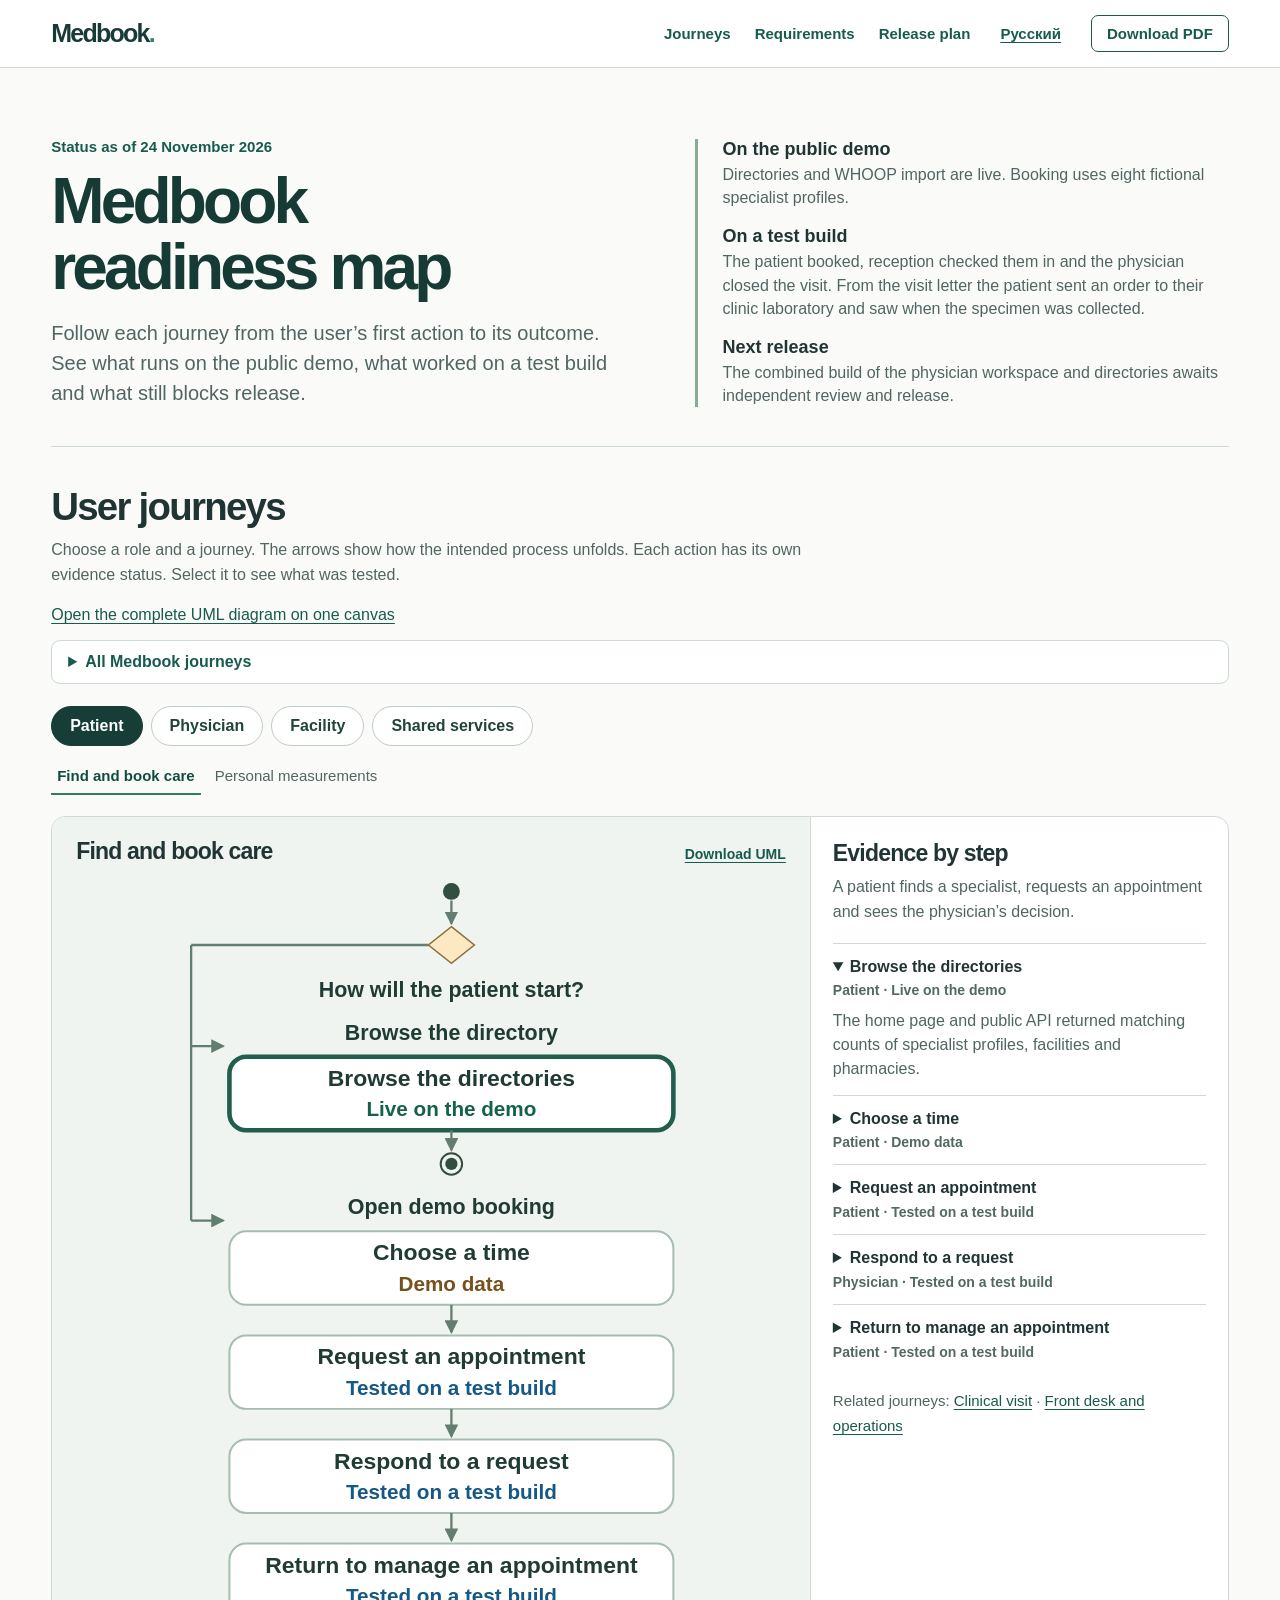
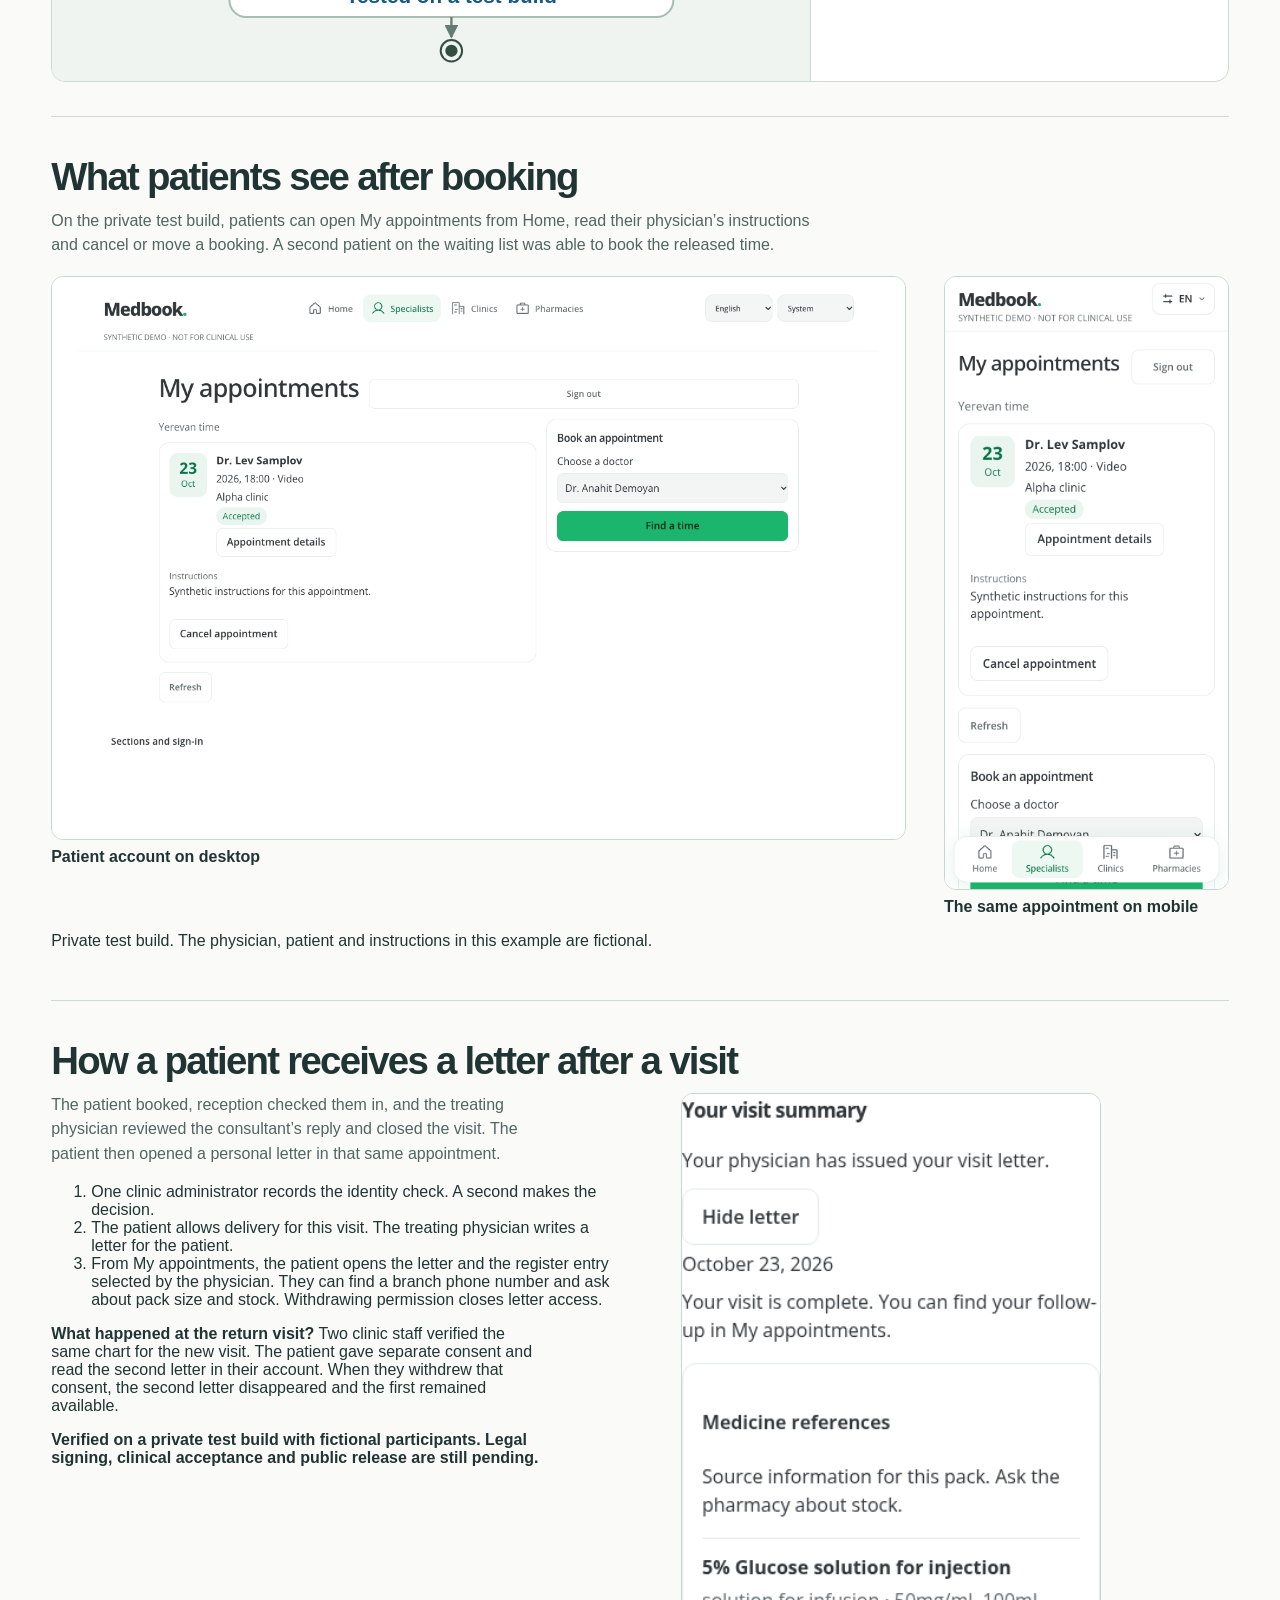
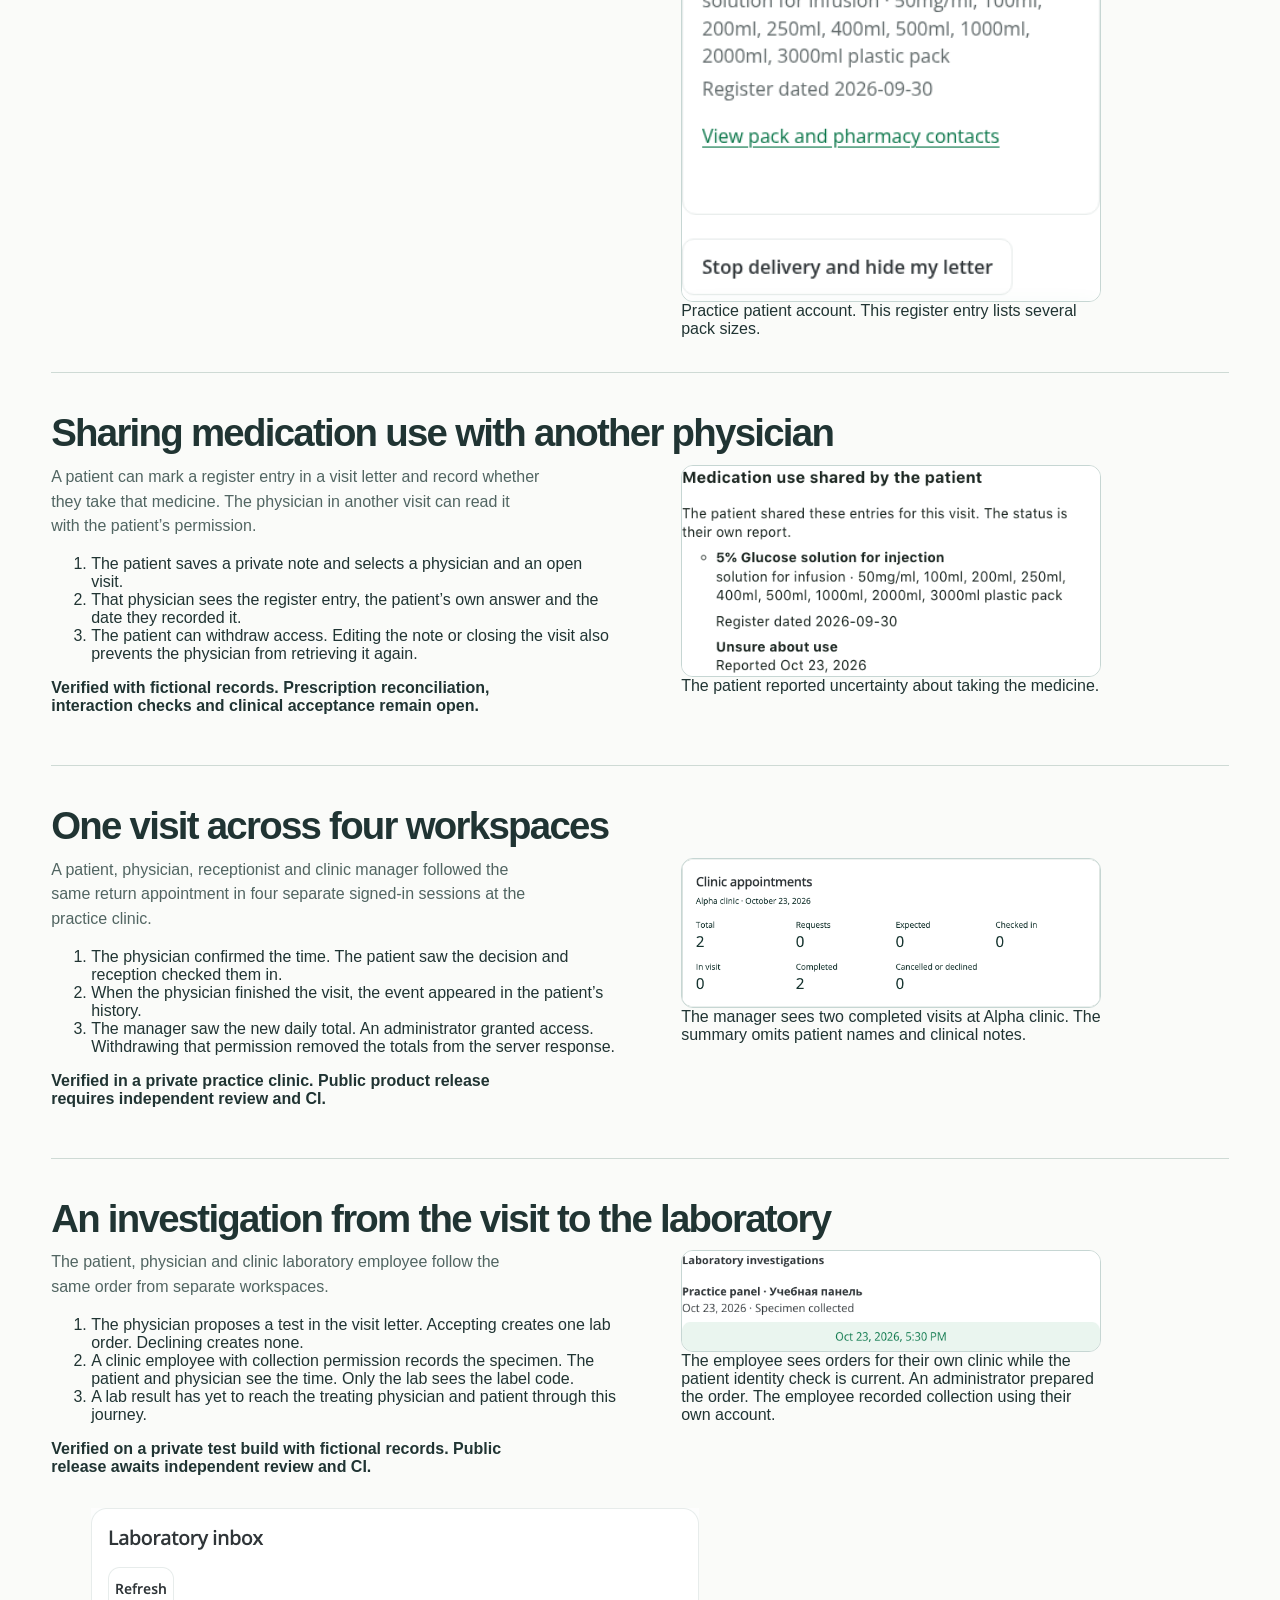
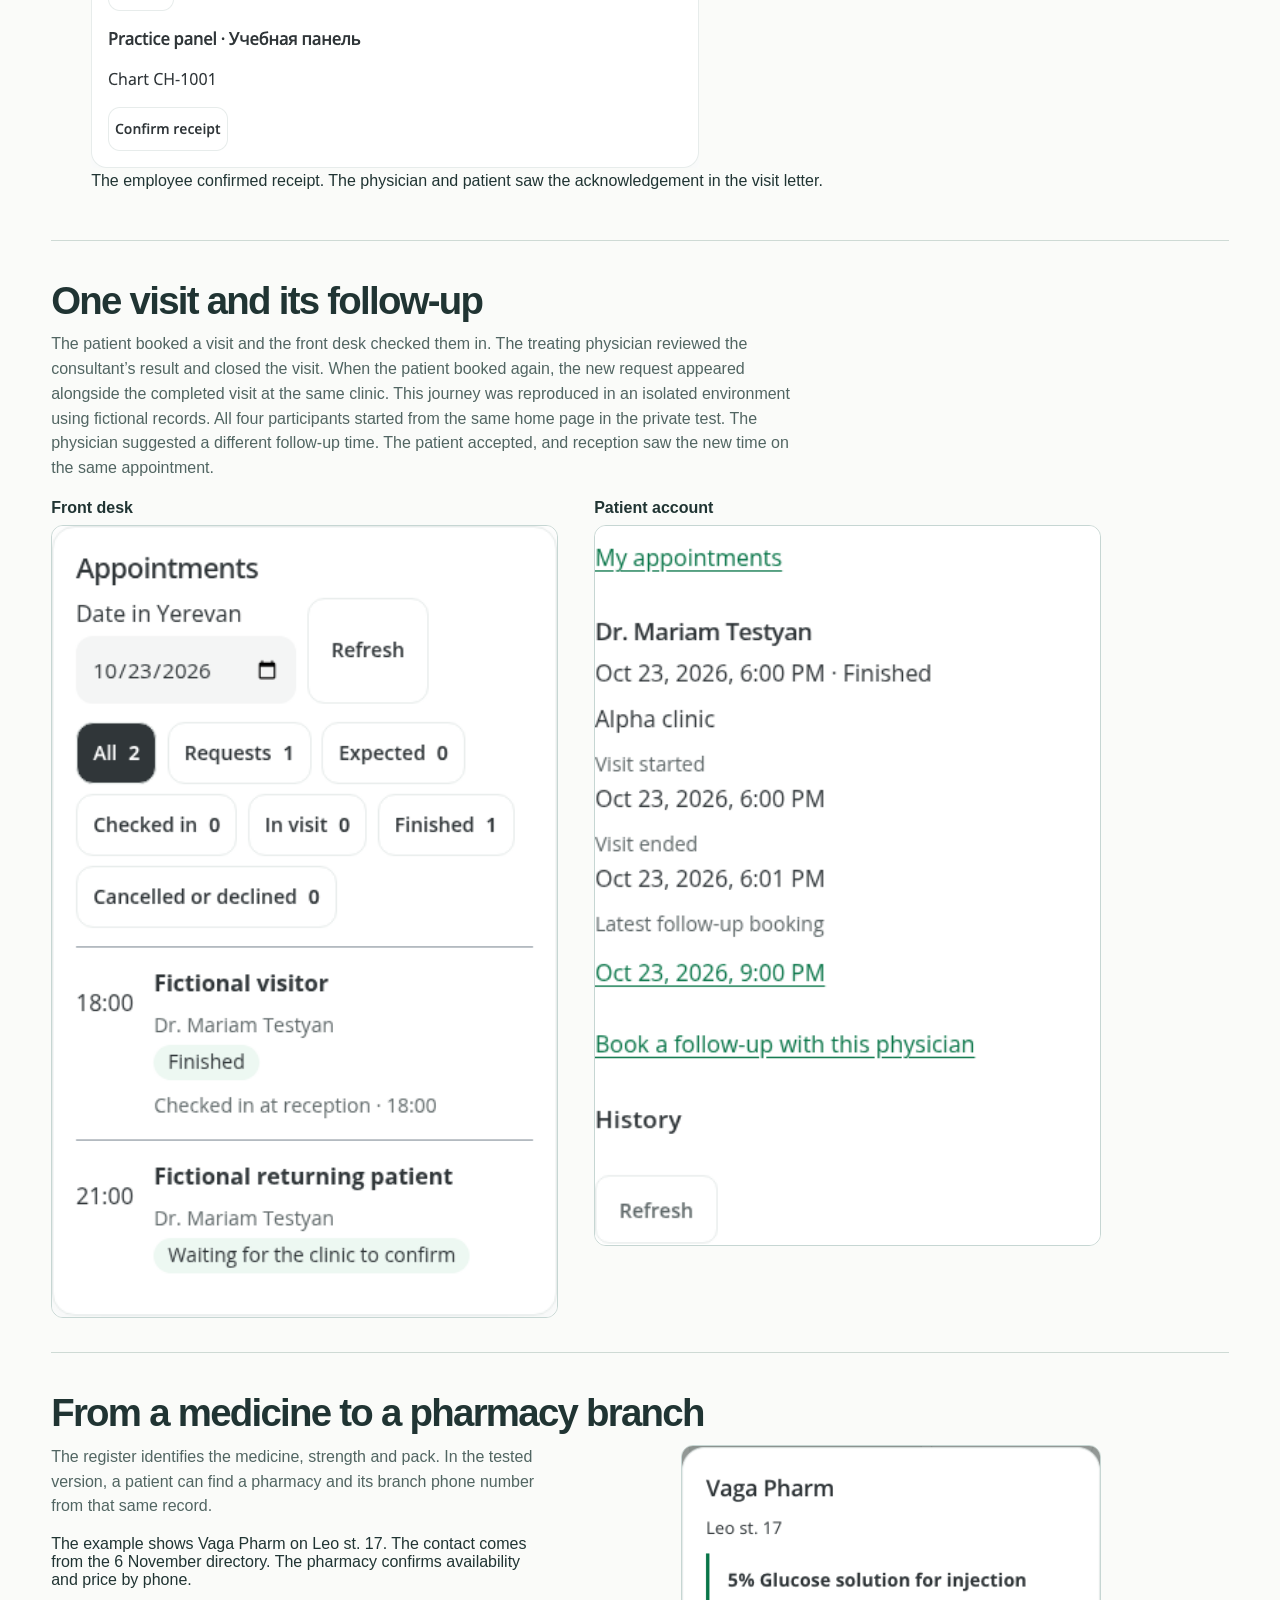
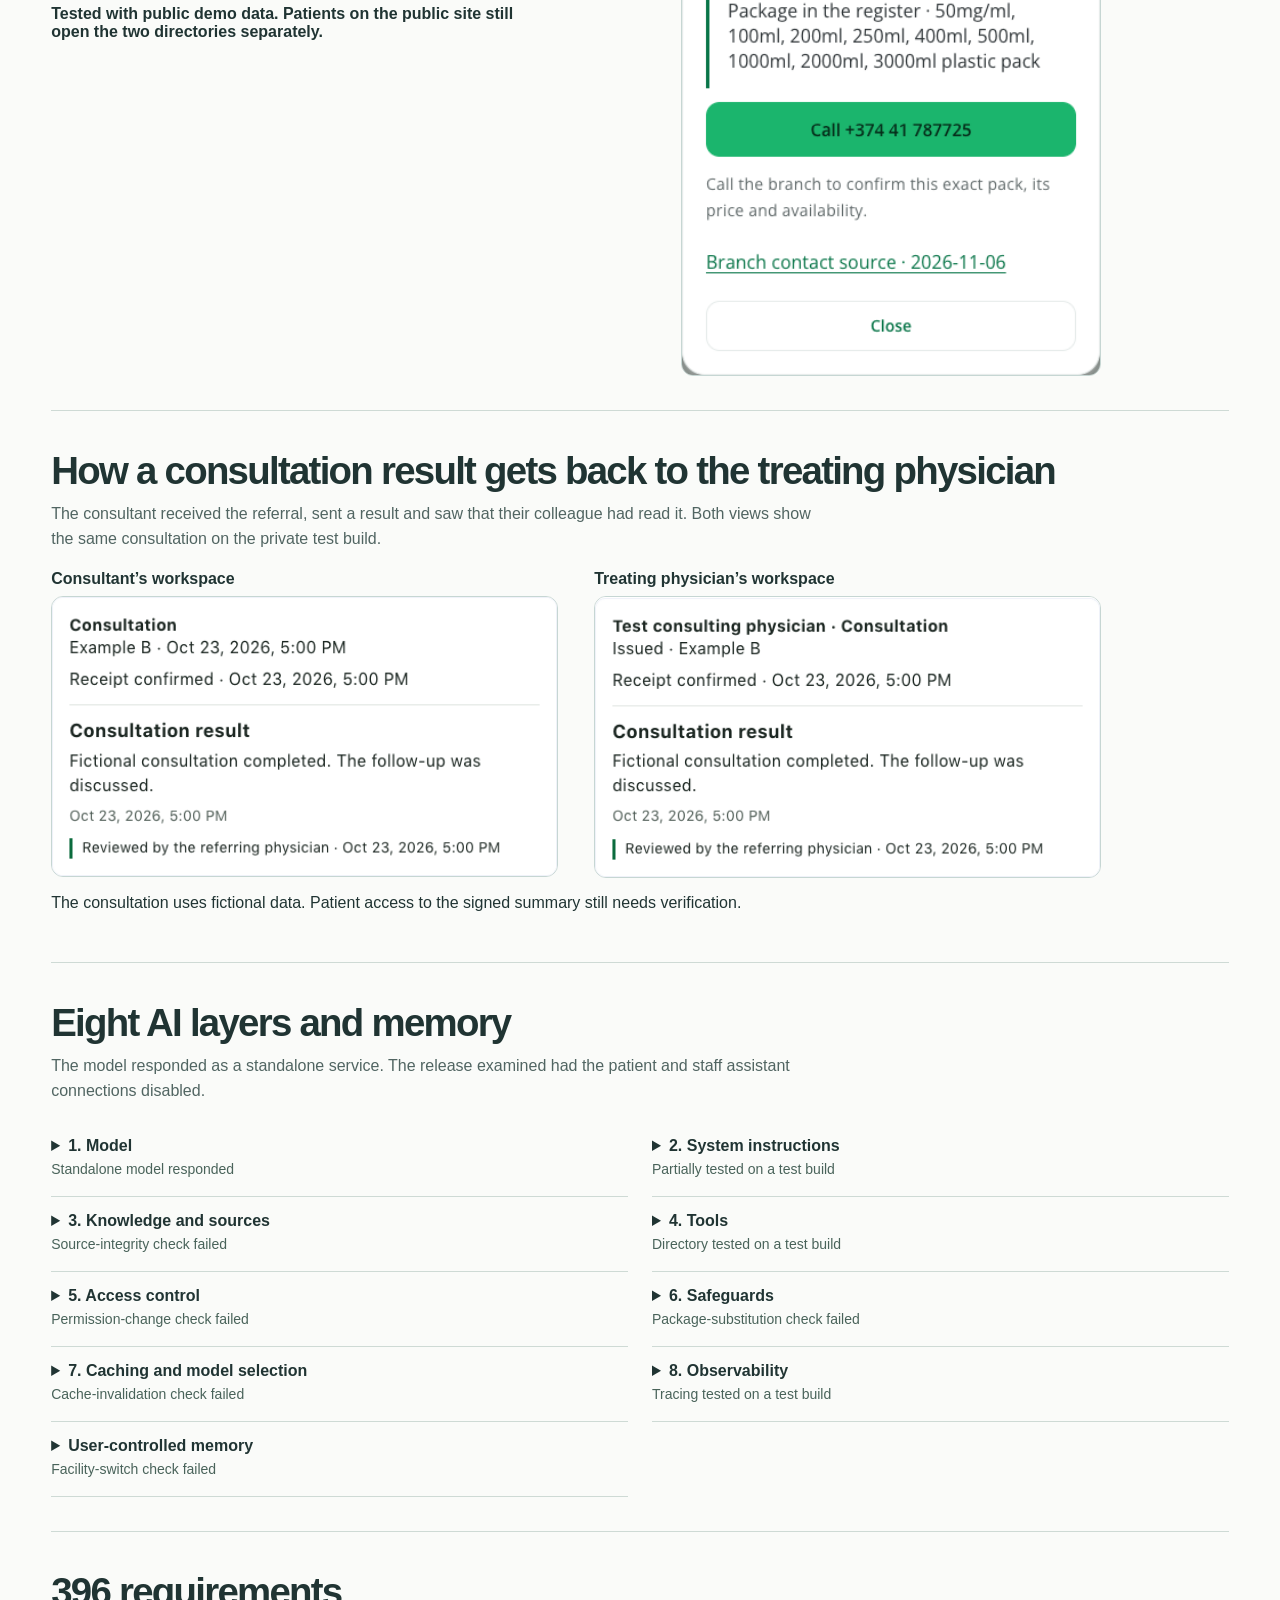
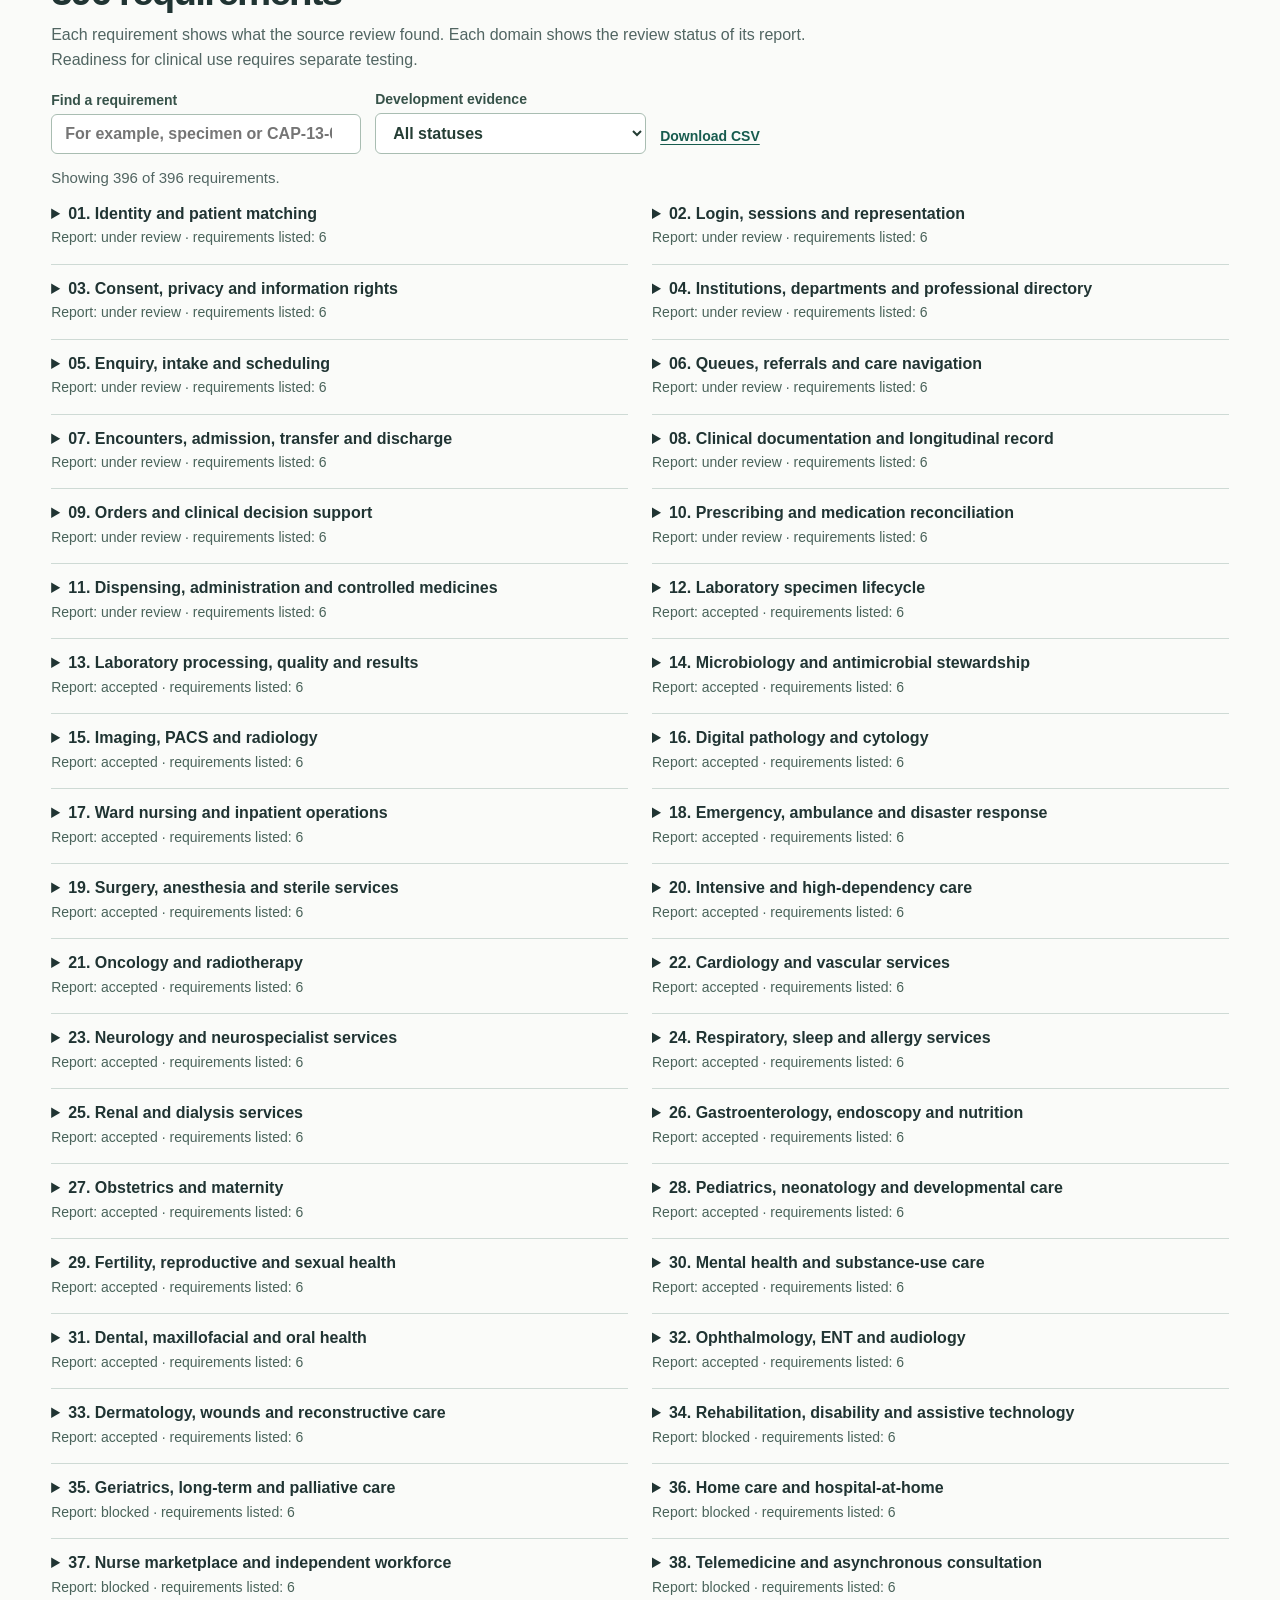
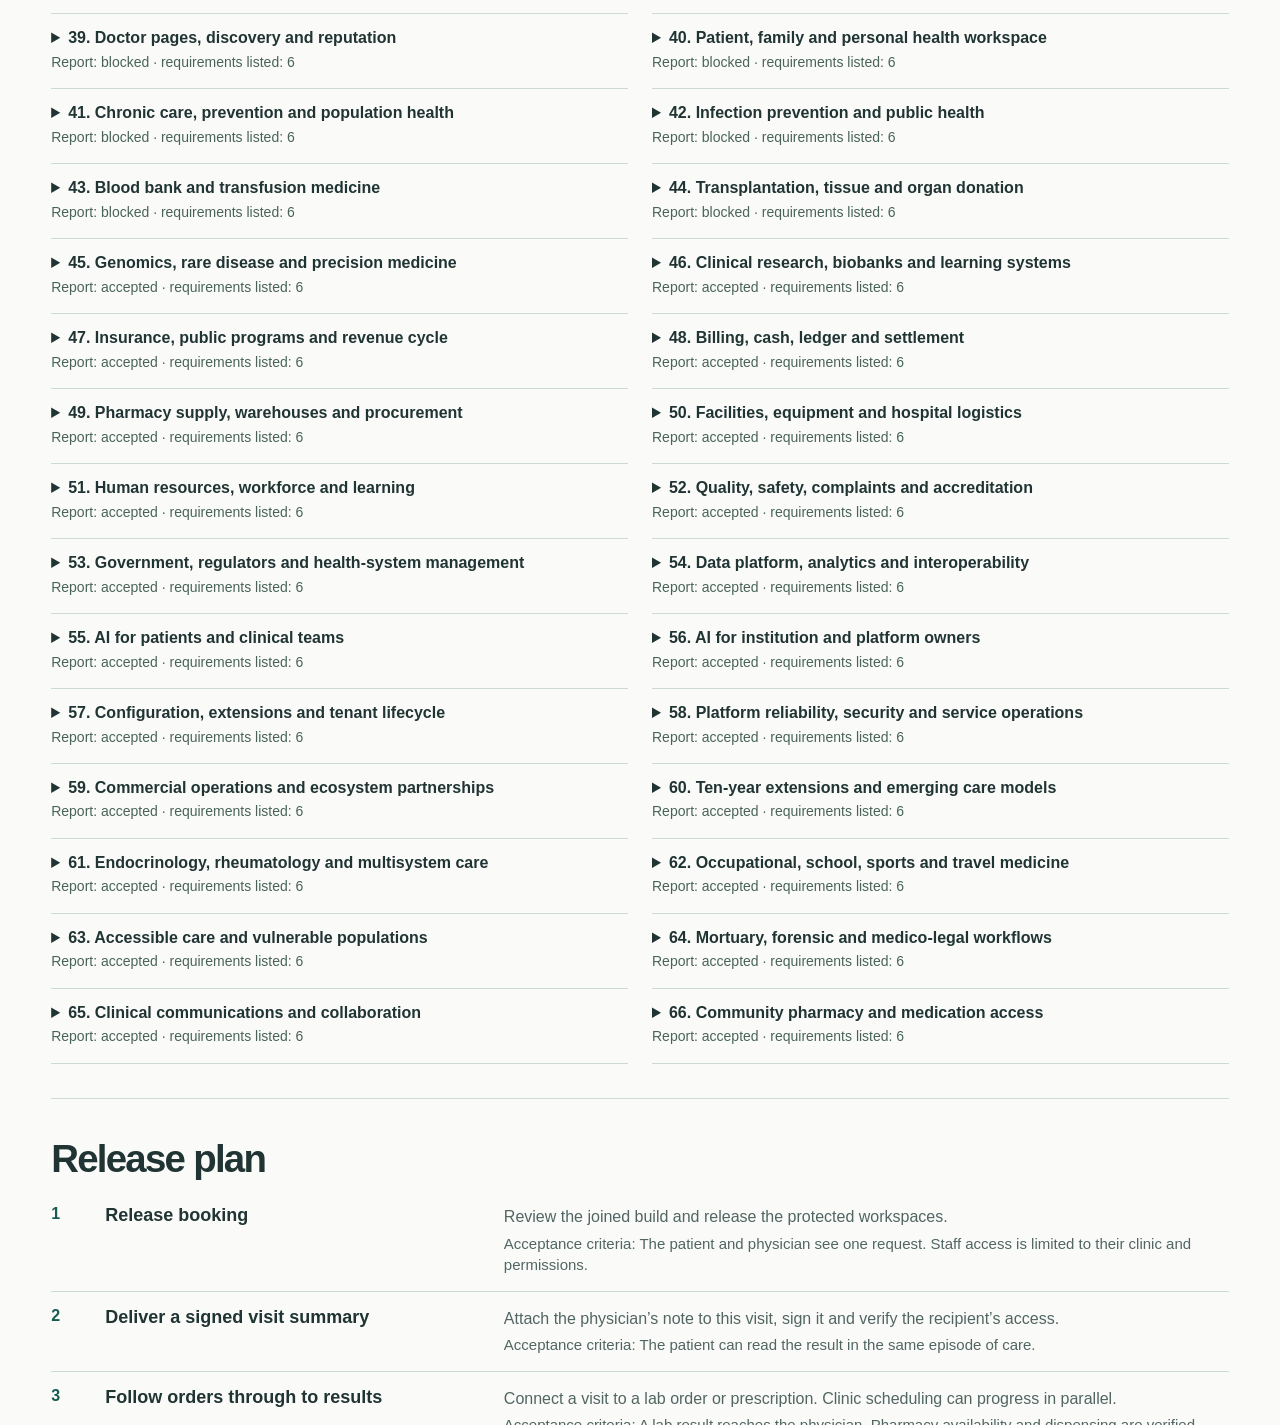
==== commit da67aced: "Show independently consented follow-up letters in both stakeholder briefs" ====
--- a/en.html
+++ b/en.html
@@ -35,7 +35,7 @@
 <aside class="detail" aria-labelledby="proof-title"><h3 id="proof-title">Evidence by step</h3><p id="journey-goal"></p><div id="steps"></div></aside></div>
 </section>
 <section class="segment account-proof"><h2>What patients see after booking</h2><p class="deck">On the private test build, patients can open My appointments from Home, read their physician’s instructions and cancel or move a booking. A second patient on the waiting list was able to book the released time.</p><div class="account-screens"><figure><a href="booking-account-en-desktop.png"><img loading="lazy" width="1365" height="900" src="booking-account-en-desktop.png" alt="Patient account on desktop"></a><figcaption>Patient account on desktop</figcaption></figure><figure><a href="booking-account-en-mobile.png"><img loading="lazy" width="390" height="844" src="booking-account-en-mobile.png" alt="The same appointment on mobile"></a><figcaption>The same appointment on mobile</figcaption></figure></div><p>Private test build. The physician, patient and instructions in this example are fictional.</p></section>
-<section class="segment" id="visit-letter"><h2>How a patient receives a letter after a visit</h2><div class="pharmacy-enquiry"><div><p class="deck">The patient booked, reception checked them in, and the treating physician reviewed the consultant’s reply and closed the visit. The patient then opened a personal letter in that same appointment.</p><ol><li>One clinic administrator records the identity check. A second makes the decision.</li><li>The patient allows delivery for this visit. The treating physician writes a letter for the patient.</li><li>From My appointments, the patient opens the letter and the register entry selected by the physician. They can find a branch phone number and ask about pack size and stock. Withdrawing permission closes letter access.</li></ol><p><strong>What happened at the return visit?</strong> The same patient saw the same physician again. The clinic completed the second visit, but the system rejected a second identity check against the same chart. The first letter stayed in the account. The patient had no way to authorize delivery of the second letter.</p><p><strong>Verified on a private test build with fictional participants. Legal signing, clinical acceptance and public release are still pending.</strong></p></div><figure><img src="letter-patient-en.png" loading="lazy" alt="An open letter in the test patient’s account"><figcaption>Practice patient account. This register entry lists several pack sizes.</figcaption></figure></div></section>
+<section class="segment" id="visit-letter"><h2>How a patient receives a letter after a visit</h2><div class="pharmacy-enquiry"><div><p class="deck">The patient booked, reception checked them in, and the treating physician reviewed the consultant’s reply and closed the visit. The patient then opened a personal letter in that same appointment.</p><ol><li>One clinic administrator records the identity check. A second makes the decision.</li><li>The patient allows delivery for this visit. The treating physician writes a letter for the patient.</li><li>From My appointments, the patient opens the letter and the register entry selected by the physician. They can find a branch phone number and ask about pack size and stock. Withdrawing permission closes letter access.</li></ol><p><strong>What happened at the return visit?</strong> Two clinic staff verified the same chart for the new visit. The patient gave separate consent and read the second letter in their account. When they withdrew that consent, the second letter disappeared and the first remained available.</p><p><strong>Verified on a private test build with fictional participants. Legal signing, clinical acceptance and public release are still pending.</strong></p></div><figure><img src="letter-patient-en.png" loading="lazy" alt="An open letter in the test patient’s account"><figcaption>Practice patient account. This register entry lists several pack sizes.</figcaption></figure></div></section>
 <section class="segment" id="medicine-sharing"><h2>Sharing medication use with another physician</h2><div class="pharmacy-enquiry"><div><p class="deck">A patient can mark a register entry in a visit letter and record whether they take that medicine. The physician in another visit can read it with the patient’s permission.</p><ol><li>The patient saves a private note and selects a physician and an open visit.</li><li>That physician sees the register entry, the patient’s own answer and the date they recorded it.</li><li>The patient can withdraw access. Editing the note or closing the visit also prevents the physician from retrieving it again.</li></ol><p><strong>Verified with fictional records. Prescription reconciliation, interaction checks and clinical acceptance remain open.</strong></p></div><figure><img src="handoff-doctor-en.png" loading="lazy" alt="What the second physician sees"><figcaption>The patient reported uncertainty about taking the medicine.</figcaption></figure></div></section>
 <section class="segment" id="clinic-day"><h2>One visit across four workspaces</h2><div class="pharmacy-enquiry"><div><p class="deck">A patient, physician, receptionist and clinic manager followed the same return appointment in four separate signed-in sessions at the practice clinic.</p><ol><li>The physician confirmed the time. The patient saw the decision and reception checked them in.</li><li>When the physician finished the visit, the event appeared in the patient’s history.</li><li>The manager saw the new daily total. An administrator granted access. Withdrawing that permission removed the totals from the server response.</li></ol><p><strong>Verified in a private practice clinic. Public product release requires independent review and CI.</strong></p></div><figure><img src="manager-en.png" loading="lazy" alt="The clinic manager’s day board"><figcaption>The manager sees two completed visits at Alpha clinic. The summary omits patient names and clinical notes.</figcaption></figure></div></section>
 <section class="segment" id="lab-visit"><h2>An investigation from the visit to the laboratory</h2><div class="pharmacy-enquiry"><div><p class="deck">The patient, physician and clinic laboratory employee follow the same order from separate workspaces.</p><ol><li>The physician proposes a test in the visit letter. Accepting creates one lab order. Declining creates none.</li><li>A clinic employee with collection permission records the specimen. The patient and physician see the time. Only the lab sees the label code.</li><li>A lab result has yet to reach the treating physician and patient through this journey.</li></ol><p><strong>Verified on a private test build with fictional records. Public release awaits independent review and CI.</strong></p></div><figure><img src="lab-patient-en.png" loading="lazy" alt="What the patient sees"><figcaption>The employee sees orders for their own clinic while the patient identity check is current. An administrator prepared the order. The employee recorded collection using their own account.</figcaption></figure></div><figure><img src="lab-employee-en.png" loading="lazy" width="608" style="max-width:100%;height:auto" alt="The clinic employee’s laboratory inbox"><figcaption>The employee confirmed receipt. The physician and patient saw the acknowledgement in the visit letter.</figcaption></figure></section>
@@ -51,5 +51,5 @@
 <section class="segment sources"><h2>Sources and reporting date</h2>
 <p>The public screens, server aggregates and demo version were checked on 23 November 2026. Test accounts completed the journey from the home page through the end of a visit over private HTTPS at 00:28 Yerevan time on 24 November. At 00:53 the treating physician confirmed an immutable note on the same visit. Patient delivery remains open. At 01:47 Yerevan time two patients completed the transfer and waiting-list journey. Independent review and the project’s release checks are still open. The register draws on six reports covering the original requirements. Four reports had been accepted, one was in review and one was blocked at the reporting cutoff.</p><a href="medbook-readiness-en.pdf">Open the full presentation</a></section>
 </main><footer>Medbook · Product readiness · 24 November 2026</footer>
-<script type="application/json" id="dataset">{"flows":[{"key":"care","name":"Find and book care","goal":"A patient finds a specialist, requests an appointment and sees the physician’s decision.","steps":[{"role":"Patient","label":"Browse the directories","state":"live","proof":"The home page and public API returned matching counts of specialist profiles, facilities and pharmacies."},{"role":"Patient","label":"Choose a time","state":"demo","proof":"Eight fictional profiles offer appointment slots on mobile and desktop. The directory has no live connection to the specialists’ calendars."},{"role":"Patient","label":"Request an appointment","state":"stand","proof":"The selected clinic received one request. When the server response was lost, the patient recovered that booking from their account without submitting it again."},{"role":"Physician","label":"Respond to a request","state":"stand","proof":"The physician offered another available time. The patient accepted in their account and reception saw the new time on the same appointment."},{"role":"Patient","label":"Return to manage an appointment","state":"stand","proof":"The patient booked a follow-up with the same physician from a completed visit. Both appointments stayed in the account. The physician and front desk received the new request."}],"spec":["IF","How will the patient start?","Browse the directory",[0],"Open demo booking",[1,2,3,4]]},{"key":"visit","name":"Clinical visit","goal":"Follow an accepted appointment through to a visit summary the patient can open.","steps":[{"role":"Physician, patient and receptionist","label":"Start and finish the booked visit","state":"stand","proof":"One patient checked in, saw the visit start and saw it finish. On that same visit, the treating physician read the consultant’s result. Reception saw the closure."},{"role":"Physician","label":"Change appointment hours","state":"stand","proof":"A physician closed one clinic to new bookings. The existing patient and reception saw a notice. Another patient could still book at the second clinic."},{"role":"Two physicians","label":"Return and review a consultation result","state":"stand","proof":"The consultant returned a result. The treating physician read it in the original visit and confirmed review. The consultant saw the acknowledgment."},{"role":"Physician and patient","label":"Hold a video visit","state":"part","proof":"Pages exist for both participants, along with a visit service. On the public demo, the checked URLs were closed. No two-person call was confirmed there."},{"role":"Patient","label":"Read the physician’s letter","state":"part","proof":"The patient read the first letter. At the second visit, the clinic could not verify the same chart again. The second letter is unavailable."}],"spec":["MID",[0],"Choose a task","Manage the schedule",[1],"Conduct a visit",[2,4],"Video consultation",[3]]},{"key":"whoop","name":"Personal WHOOP data","goal":"From the device owner’s consent to viewing and interpreting their own measurements.","steps":[{"role":"Patient","label":"Connect a WHOOP account","state":"live","proof":"The server recorded one active connection. The aggregate data do not identify the owner."},{"role":"Server","label":"Save measurements","state":"live","proof":"The server recorded 22 sleep events, 16 recovery events and 20 cycles. Eight syncs completed. The last was on 22 November at 16:53 Yerevan time."},{"role":"Patient","label":"View only personal data","state":"stand","proof":"On the test build, two test patients could access only their own data. The demo rejected a signed-out request. The complete dashboard still needs verification with two real users."},{"role":"AI","label":"Explain trends","state":"off","proof":"The public demo has no model connected to WHOOP. Its AI request log contained zero entries."}],"spec":["SEQ",[0,1,2,3]]},{"key":"staff","name":"Clinic shifts","goal":"Two staff members see the manager’s decision and check their shift.","steps":[{"role":"Staff member","label":"Accept an invitation","state":"stand","proof":"On the private test build, accepting an invitation opened an active staff session."},{"role":"Staff member","label":"View an assigned shift","state":"stand","proof":"The staff member saw their own shift. The staff session could not open the physician workspace."},{"role":"Two staff members","label":"Request and accept a swap","state":"stand","proof":"One staff member requested the swap and the other accepted it in a separate session."},{"role":"Manager","label":"Approve the request","state":"stand","proof":"Both employees saw the decision. After a lost response, the manager could distinguish their own decision from one recorded by a second manager."},{"role":"Facility and staff","label":"Check the shift against the published schedule","state":"stand","proof":"Both employees saw the version, assigned colleague and later withdrawal. The planning module published the test schedule. The public manager workspace remains closed."}],"spec":["SEQ",[0,1,2,3,4]]},{"key":"medication","name":"Prescriptions and pharmacies","goal":"From looking up a medicine to safe prescribing, current branch availability and dispensing.","steps":[{"role":"Patient","label":"Find a medicine and a pharmacy","state":"live","proof":"The demo provides a dated medicines register and a pharmacy directory. Entries identify the source and show package and dosage details where the register supplies them."},{"role":"Physician","label":"Reconcile prescriptions","state":"part","proof":"Code exists for reconciling prescriptions from different physicians, authorizing prescriptions and checking interactions. The latter two passed independent review. The full shared-chart journey awaits acceptance."},{"role":"Physician","label":"Assess a conflict or alternative","state":"gap","proof":"This needs a shared list with an identifiable prescriber for each item, validated rules and a physician’s decision the patient can see. Clinical acceptance remains open."},{"role":"Pharmacy","label":"Confirm stock and price","state":"gap","proof":"The test build shows the branch phone alongside the registered pack. The pharmacy confirms stock and price by phone."},{"role":"Pharmacist","label":"Dispense the prescribed medicine","state":"gap","proof":"Components exist for inventory and dispensing. Fulfilling a specific prescription and updating the patient’s status on the demo remain unverified."}],"spec":["SEQ",[0,1,2,3,4]]},{"key":"lab","name":"Laboratory","goal":"Follow a test order through to delivery of its result to the treating physician.","steps":[{"role":"Physician and patient","label":"Order a test","state":"stand","proof":"In the practice clinic the physician proposed an investigation. Consent created one order. Declining created none."},{"role":"Laboratory employee","label":"Acknowledge the clinic order","state":"stand","proof":"An employee with clinic-specific access accepted the order. A stricter identity check removed it from the inbox. The patient and physician saw the acknowledgement."},{"role":"Laboratory employee","label":"Register a specimen","state":"stand","proof":"A clinic employee with collection permission records the specimen. The patient and physician see the time. Only the lab sees the label code."},{"role":"Lab technician","label":"Review the worklist and result","state":"part","proof":"The worklist and validation files matched the accepted source exactly. Both components have tests. The public laboratory entry point returned HTTP 404."},{"role":"Physician","label":"Receive the released report","state":"gap","proof":"The evidence contains no run from specimen collection to delivery of the report to the correct physician in the published workspace."}],"spec":["SEQ",[0,1,2,3,4]]},{"key":"clinic","name":"Front desk and operations","goal":"From offering an available slot to managing staff, purchasing and finance.","steps":[{"role":"Front desk","label":"Check in for an in-person visit","state":"stand","proof":"The receptionist checked in the patient. The patient and booked physician saw the arrival time. The other clinic could not see the booking."},{"role":"Manager","label":"Manage staff and service requests","state":"stand","proof":"The manager saw the clinic’s daily appointment counts alongside its staffing board. The totals matched reception after the visit ended. Withdrawing access removed the summary."},{"role":"Purchaser","label":"Review a purchase and commission","state":"stand","proof":"A separate test build verified purchase access and commission disclosure. It denied access to a user from another facility."},{"role":"Warehouse and accounting","label":"Reconcile delivery, payment and stock","state":"part","proof":"The release includes lot receipt, stock movements and recalls, forecasting, pricing and accounting. A full delivery and a real payment remain unverified."}],"spec":["MULTI","Choose a facility operation",[["Front desk",[0]],["Staffing",[1]],["Purchasing and finance",[2,3]]]]},{"key":"ai","name":"Medbook assistant","goal":"From a question the user is authorized to ask to a model answer grounded in sources.","steps":[{"role":"User","label":"Ask a question under an assigned role","state":"stand","proof":"Role-based instructions and sessions were tested on an application test build. The public assistant entry point returned HTTP 404."},{"role":"AI gateway","label":"Select sources and tools","state":"stand","proof":"The gateway identified answer sources, used a pinned document version and rejected a changed source."},{"role":"AI gateway","label":"Check access, memory and cache","state":"stand","proof":"The private build passed checks for permission changes, moves between facilities, cache invalidation and isolation of saved preferences."},{"role":"Model","label":"Answer in the application","state":"off","proof":"A standalone model service answered a short request. Model connections for patient and staff interfaces were disabled in the release examined."},{"role":"Team","label":"Assess answer quality by role","state":"gap","proof":"Two gateway suites on one build passed 112 of 112 and 155 of 155 checks. Answer quality with a live model still needs evaluation for each role."}],"spec":["SEQ",[0,1,2,3,4]]},{"key":"release","name":"Build and release","goal":"Follow a tested user journey through the gates to Medbook’s public entry point.","steps":[{"role":"Development","label":"Combine two reviewed branches","state":"stand","proof":"The build brought together the directories, restricted physician workspace and WHOOP changes. The only conflict occurred in a test file."},{"role":"Integration","label":"Test the journey across roles","state":"stand","proof":"On 23 November at 14:49 Yerevan time, the combined test build verified appointment requests and physician decisions, role isolation and a shift swap."},{"role":"Independent reviewer","label":"Review the combined build","state":"gap","proof":"Both source branches passed independent review. At the reporting cutoff, the new combined build had no separate review decision."},{"role":"Release team","label":"Run the standard release checks","state":"hold","proof":"In one check, collecting evidence took 48 seconds against a 25-second limit. The standard release check and release authorization for the combined version remain unverified."},{"role":"User","label":"Repeat the journey on the public release","state":"gap","proof":"The public demo was running the previous release when checked. The final post-publication test is still pending."}],"spec":["SEQ",[0,1,2,3,4]]}],"states":{"live":"Live on the demo","demo":"Demo data","stand":"Tested on a test build","part":"Partial implementation","fail":"Check failed","off":"Disabled","gap":"Unverified","hold":"Release blocked"},"overview":[["Patient",[["Find and book care","care"],["Personal measurements","whoop"]]],["Physician",[["Clinical visit","visit"],["Prescriptions and pharmacies","medication"],["Laboratory","lab"]]],["Facility",[["Clinic shifts","staff"],["Operations","clinic"]]],["Shared services",[["Assistant","ai"],["Build and release","release"]]]],"register":[{"id":"CAP-01-01","dom":1,"section":"Identity and patient matching","title":"Register a provisional patient","original":"Register a provisional patient","state":"Included in an earlier build","review":"Under review","match":"Outside this sample","found":true},{"id":"CAP-01-02","dom":1,"section":"Identity and patient matching","title":"Claim an existing chart","original":"Claim an existing chart","state":"Development evidence found","review":"Under review","match":"Outside this sample","found":true},{"id":"CAP-01-03","dom":1,"section":"Identity and patient matching","title":"Merge duplicate records","original":"Merge duplicate records","state":"Development evidence found","review":"Under review","match":"Outside this sample","found":true},{"id":"CAP-01-04","dom":1,"section":"Identity and patient matching","title":"Correct a mistaken merge","original":"Correct a mistaken merge","state":"Development evidence found","review":"Under review","match":"Outside this sample","found":true},{"id":"CAP-01-05","dom":1,"section":"Identity and patient matching","title":"Manage demographics and contacts","original":"Manage demographics and contacts","state":"Development evidence found","review":"Under review","match":"Outside this sample","found":true},{"id":"CAP-01-06","dom":1,"section":"Identity and patient matching","title":"Reconcile an unknown emergency identity","original":"Reconcile an unknown emergency identity","state":"Development evidence found","review":"Under review","match":"Outside this sample","found":true},{"id":"CAP-02-01","dom":2,"section":"Login, sessions and representation","title":"Register and verify a digital account","original":"Register and verify a digital account","state":"Development evidence found","review":"Under review","match":"Outside this sample","found":true},{"id":"CAP-02-02","dom":2,"section":"Login, sessions and representation","title":"Enroll login factors and recover access","original":"Enroll login factors and recover access","state":"Development evidence found","review":"Under review","match":"Outside this sample","found":true},{"id":"CAP-02-03","dom":2,"section":"Login, sessions and representation","title":"Invite and offboard staff","original":"Invite and offboard staff","state":"Development evidence found","review":"Under review","match":"Outside this sample","found":true},{"id":"CAP-02-04","dom":2,"section":"Login, sessions and representation","title":"Manage devices and sessions","original":"Manage devices and sessions","state":"Implementation unverified","review":"Under review","match":"Outside this sample","found":false},{"id":"CAP-02-05","dom":2,"section":"Login, sessions and representation","title":"Delegate patient representation","original":"Delegate patient representation","state":"Development evidence found","review":"Under review","match":"Outside this sample","found":true},{"id":"CAP-02-06","dom":2,"section":"Login, sessions and representation","title":"Review guardianship/capacity transitions","original":"Review guardianship/capacity transitions","state":"Development evidence found","review":"Under review","match":"Outside this sample","found":true},{"id":"CAP-03-01","dom":3,"section":"Consent, privacy and information rights","title":"Capture purpose-specific consent","original":"Capture purpose-specific consent","state":"Development evidence found","review":"Under review","match":"Outside this sample","found":true},{"id":"CAP-03-02","dom":3,"section":"Consent, privacy and information rights","title":"Withdraw or amend consent","original":"Withdraw or amend consent","state":"Development evidence found","review":"Under review","match":"Outside this sample","found":true},{"id":"CAP-03-03","dom":3,"section":"Consent, privacy and information rights","title":"Apply sensitive-record segmentation","original":"Apply sensitive-record segmentation","state":"Development evidence found","review":"Under review","match":"Outside this sample","found":true},{"id":"CAP-03-04","dom":3,"section":"Consent, privacy and information rights","title":"Provide patient access/export","original":"Provide patient access/export","state":"Development evidence found","review":"Under review","match":"Outside this sample","found":true},{"id":"CAP-03-05","dom":3,"section":"Consent, privacy and information rights","title":"Handle correction and deletion requests","original":"Handle correction and deletion requests","state":"Included in an earlier build","review":"Under review","match":"Outside this sample","found":true},{"id":"CAP-03-06","dom":3,"section":"Consent, privacy and information rights","title":"Review emergency access","original":"Review emergency access","state":"Included in an earlier build","review":"Under review","match":"Outside this sample","found":true},{"id":"CAP-04-01","dom":4,"section":"Institutions, departments and professional directory","title":"Model organizations and facilities","original":"Model organizations and facilities","state":"Development evidence found","review":"Under review","match":"Outside this sample","found":true},{"id":"CAP-04-02","dom":4,"section":"Institutions, departments and professional directory","title":"Configure departments and services","original":"Configure departments and services","state":"Development evidence found","review":"Under review","match":"Outside this sample","found":true},{"id":"CAP-04-03","dom":4,"section":"Institutions, departments and professional directory","title":"Manage rooms, beds and equipment","original":"Manage rooms, beds and equipment","state":"Development evidence found","review":"Under review","match":"Outside this sample","found":true},{"id":"CAP-04-04","dom":4,"section":"Institutions, departments and professional directory","title":"Verify licenses and clinical privileges","original":"Verify licenses and clinical privileges","state":"Development evidence found","review":"Under review","match":"Outside this sample","found":true},{"id":"CAP-04-05","dom":4,"section":"Institutions, departments and professional directory","title":"Manage temporary assignments","original":"Manage temporary assignments","state":"Development evidence found","review":"Under review","match":"Outside this sample","found":true},{"id":"CAP-04-06","dom":4,"section":"Institutions, departments and professional directory","title":"Publish provider affiliations","original":"Publish provider affiliations","state":"Development evidence found","review":"Under review","match":"Outside this sample","found":true},{"id":"CAP-05-01","dom":5,"section":"Enquiry, intake and scheduling","title":"Capture enquiries across channels","original":"Capture enquiries across channels","state":"Development evidence found","review":"Under review","match":"Outside this sample","found":true},{"id":"CAP-05-02","dom":5,"section":"Enquiry, intake and scheduling","title":"Collect pre-visit forms","original":"Collect pre-visit forms","state":"Implementation unverified","review":"Under review","match":"Outside this sample","found":false},{"id":"CAP-05-03","dom":5,"section":"Enquiry, intake and scheduling","title":"Book provider/room/equipment together","original":"Book provider/room/equipment together","state":"Development evidence found","review":"Under review","match":"Outside this sample","found":true},{"id":"CAP-05-04","dom":5,"section":"Enquiry, intake and scheduling","title":"Manage waitlists and released slots","original":"Manage waitlists and released slots","state":"Included in an earlier build","review":"Under review","match":"Outside this sample","found":true},{"id":"CAP-05-05","dom":5,"section":"Enquiry, intake and scheduling","title":"Reschedule and cancel appointments","original":"Reschedule and cancel appointments","state":"Development evidence found","review":"Under review","match":"Outside this sample","found":true},{"id":"CAP-05-06","dom":5,"section":"Enquiry, intake and scheduling","title":"Plan group and recurring care","original":"Plan group and recurring care","state":"Development evidence found","review":"Under review","match":"Outside this sample","found":true},{"id":"CAP-06-01","dom":6,"section":"Queues, referrals and care navigation","title":"Check in and route patients","original":"Check in and route patients","state":"Implementation unverified","review":"Under review","match":"Outside this sample","found":false},{"id":"CAP-06-02","dom":6,"section":"Queues, referrals and care navigation","title":"Prioritize queues and urgent insertion","original":"Prioritize queues and urgent insertion","state":"Development evidence found","review":"Under review","match":"Outside this sample","found":true},{"id":"CAP-06-03","dom":6,"section":"Queues, referrals and care navigation","title":"Create internal and external referrals","original":"Create internal and external referrals","state":"Development evidence found","review":"Under review","match":"Outside this sample","found":true},{"id":"CAP-06-04","dom":6,"section":"Queues, referrals and care navigation","title":"Track referral closure","original":"Track referral closure","state":"Development evidence found","review":"Under review","match":"Outside this sample","found":true},{"id":"CAP-06-05","dom":6,"section":"Queues, referrals and care navigation","title":"Coordinate multi-service pathways","original":"Coordinate multi-service pathways","state":"Development evidence found","review":"Under review","match":"Outside this sample","found":true},{"id":"CAP-06-06"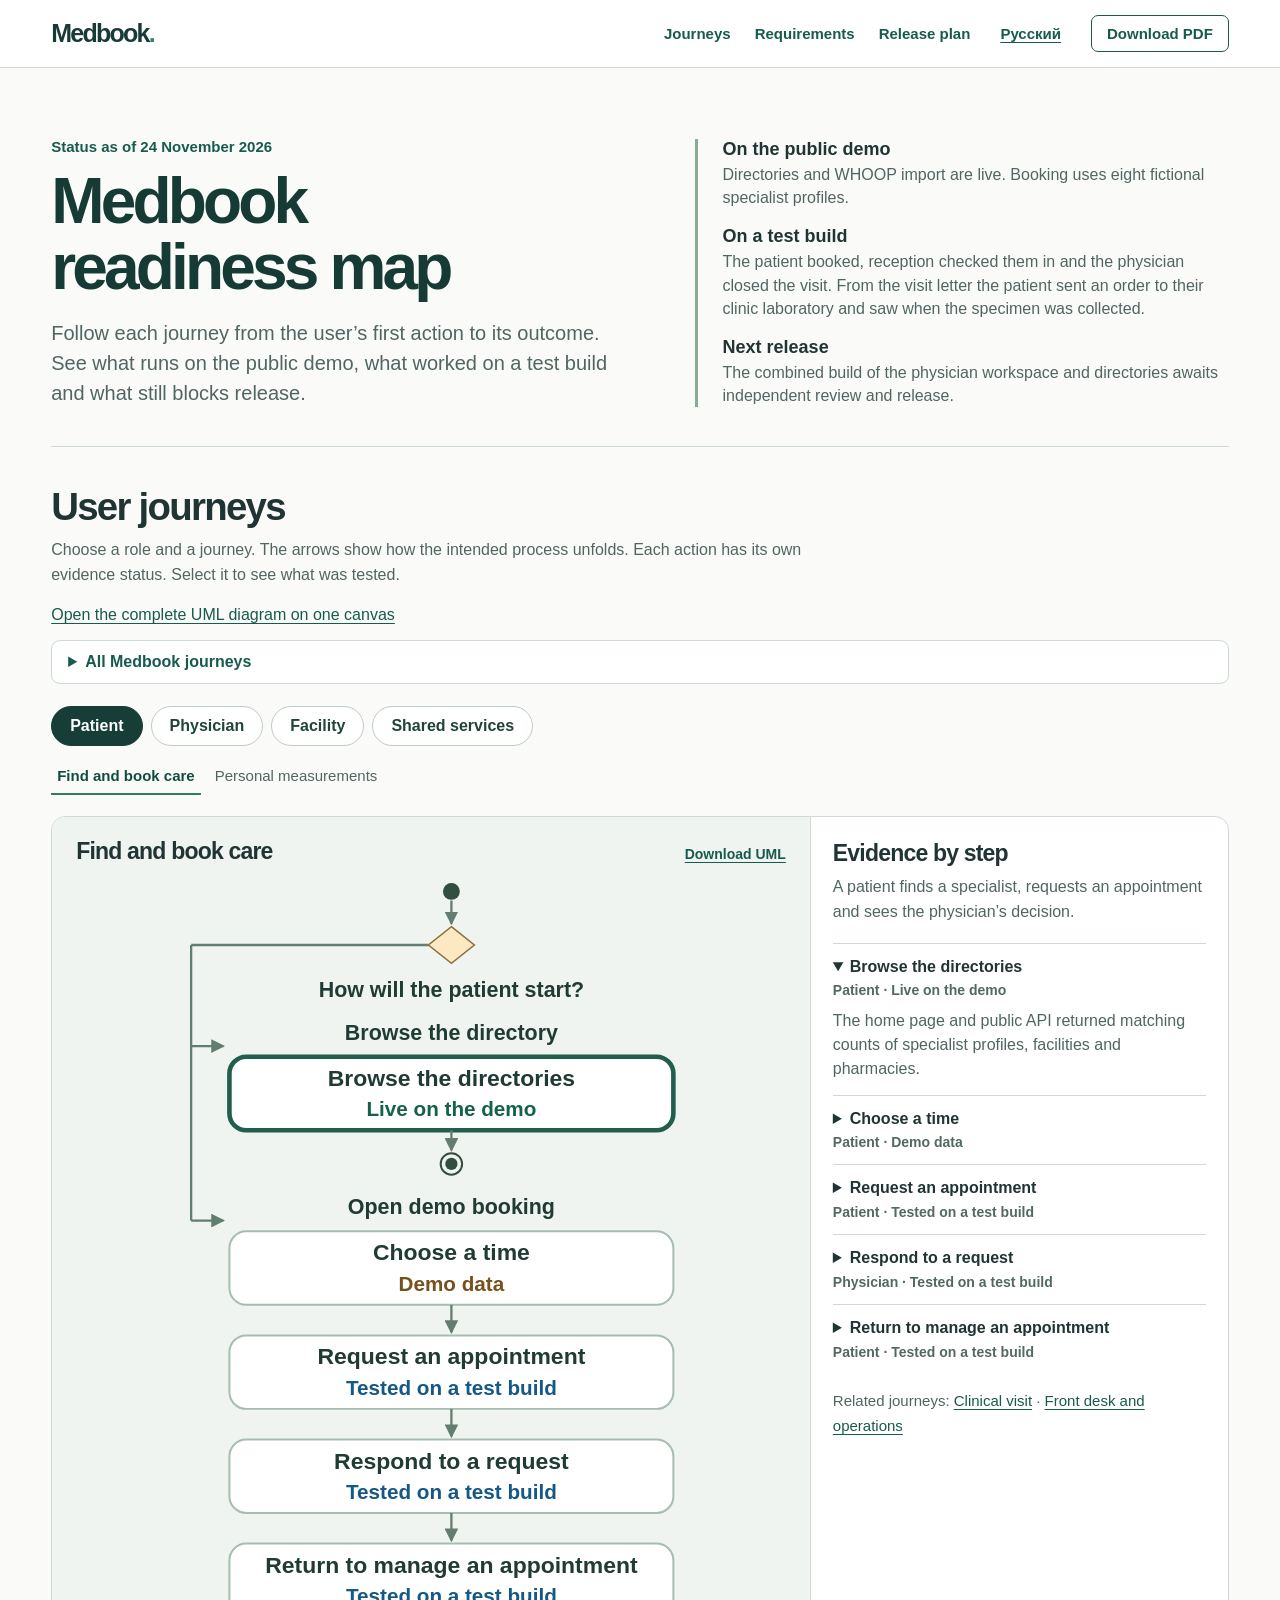
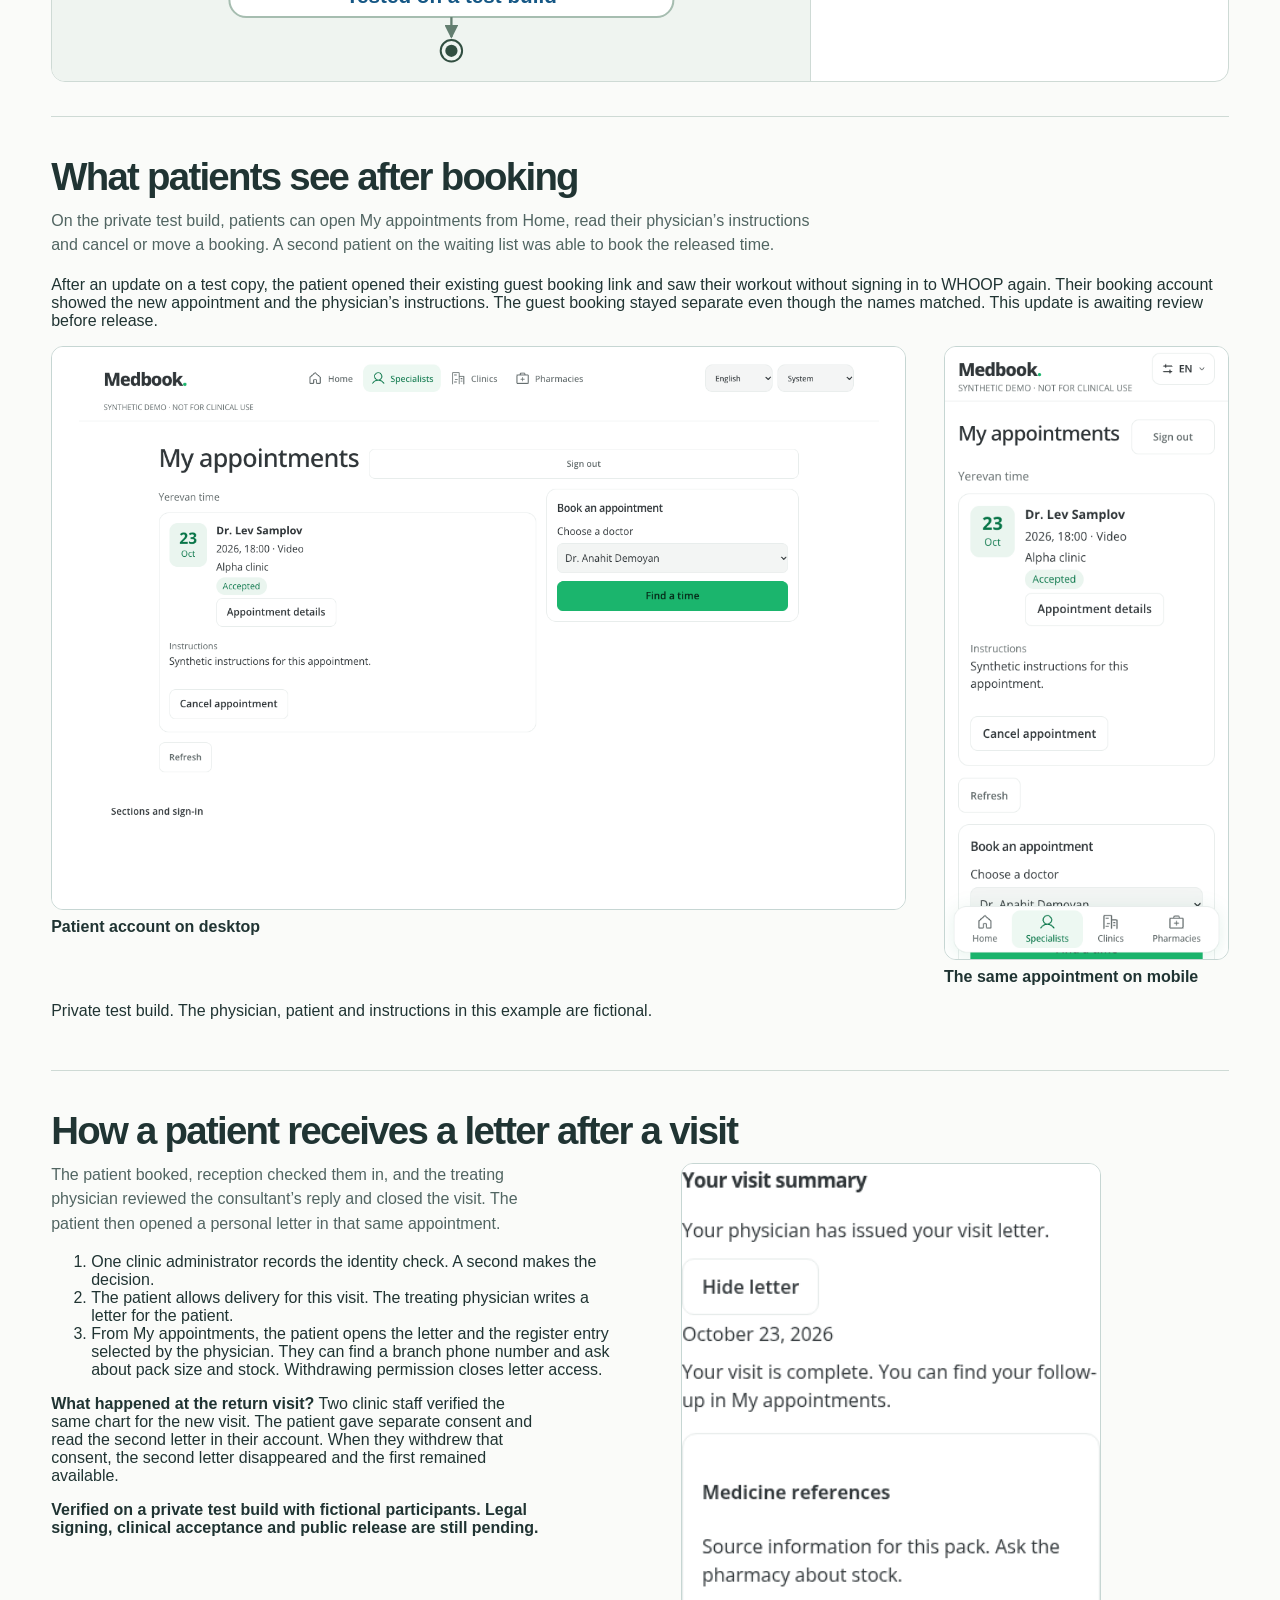
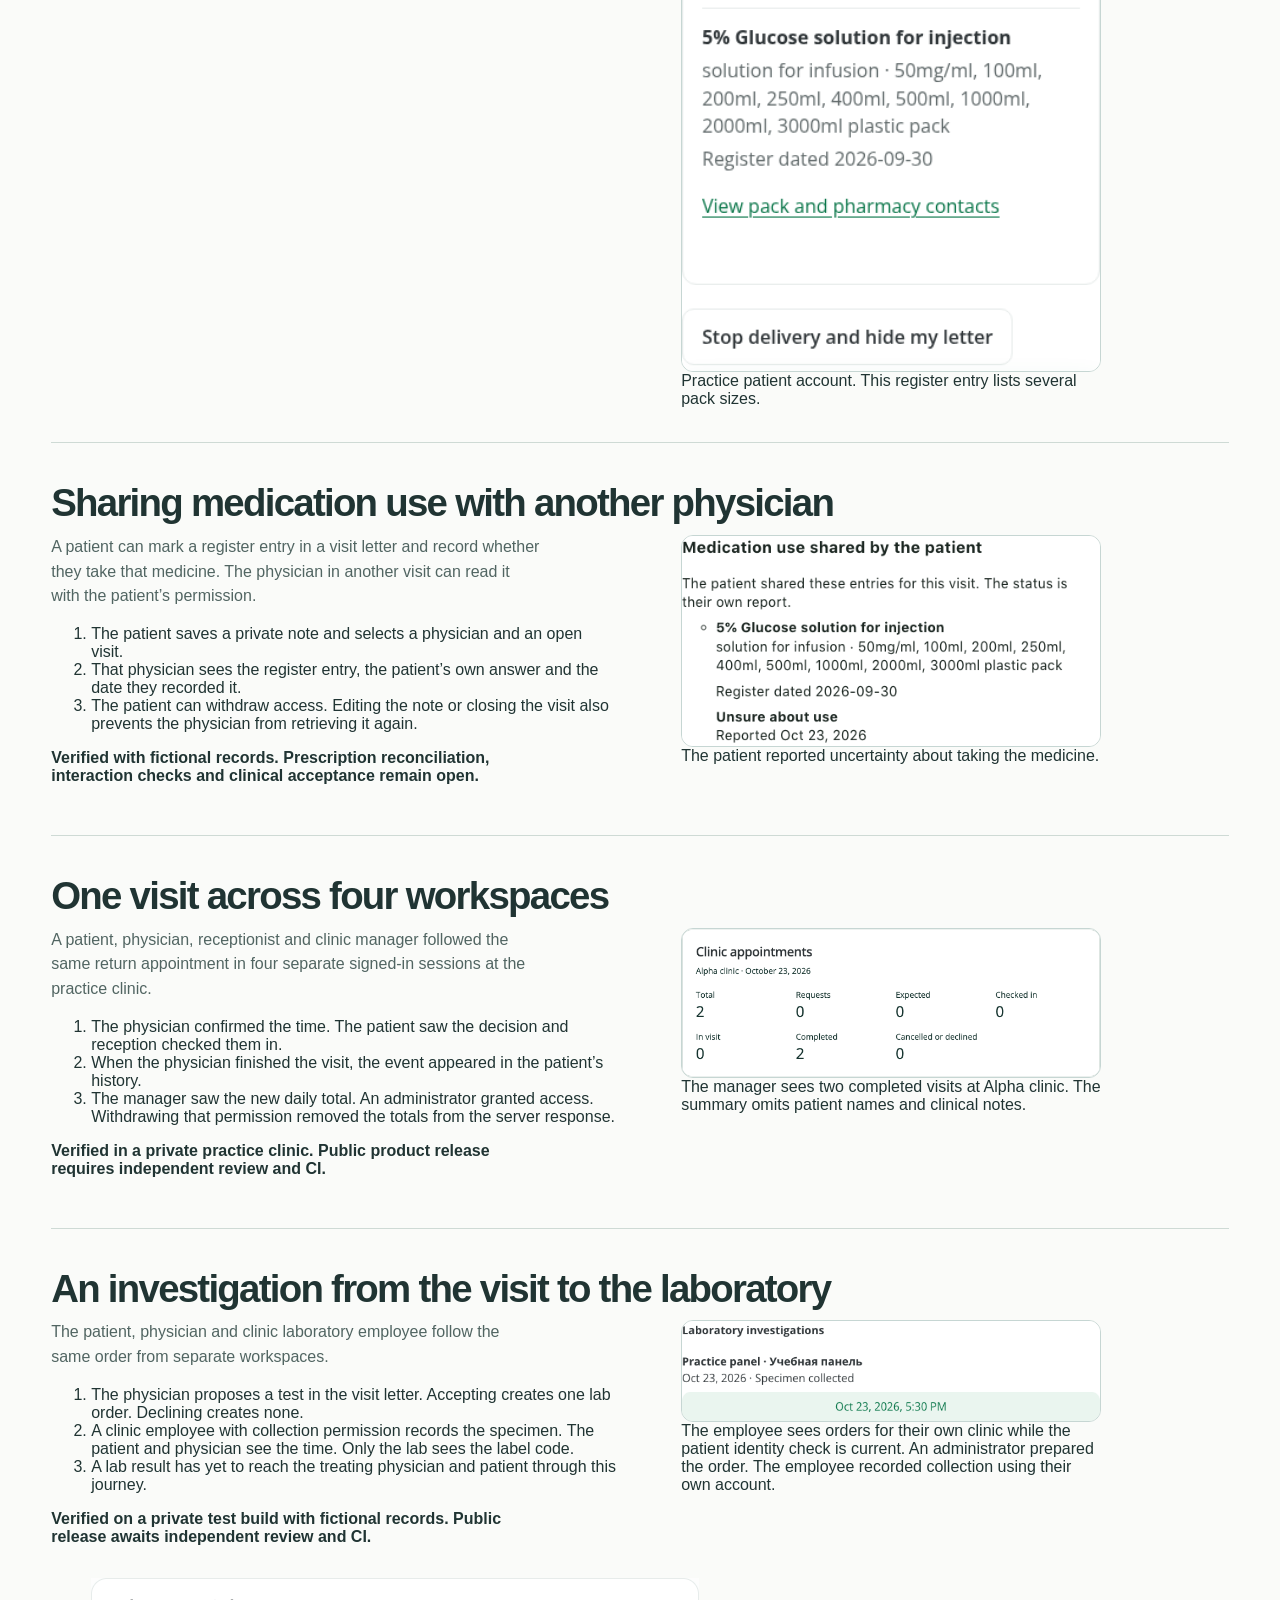
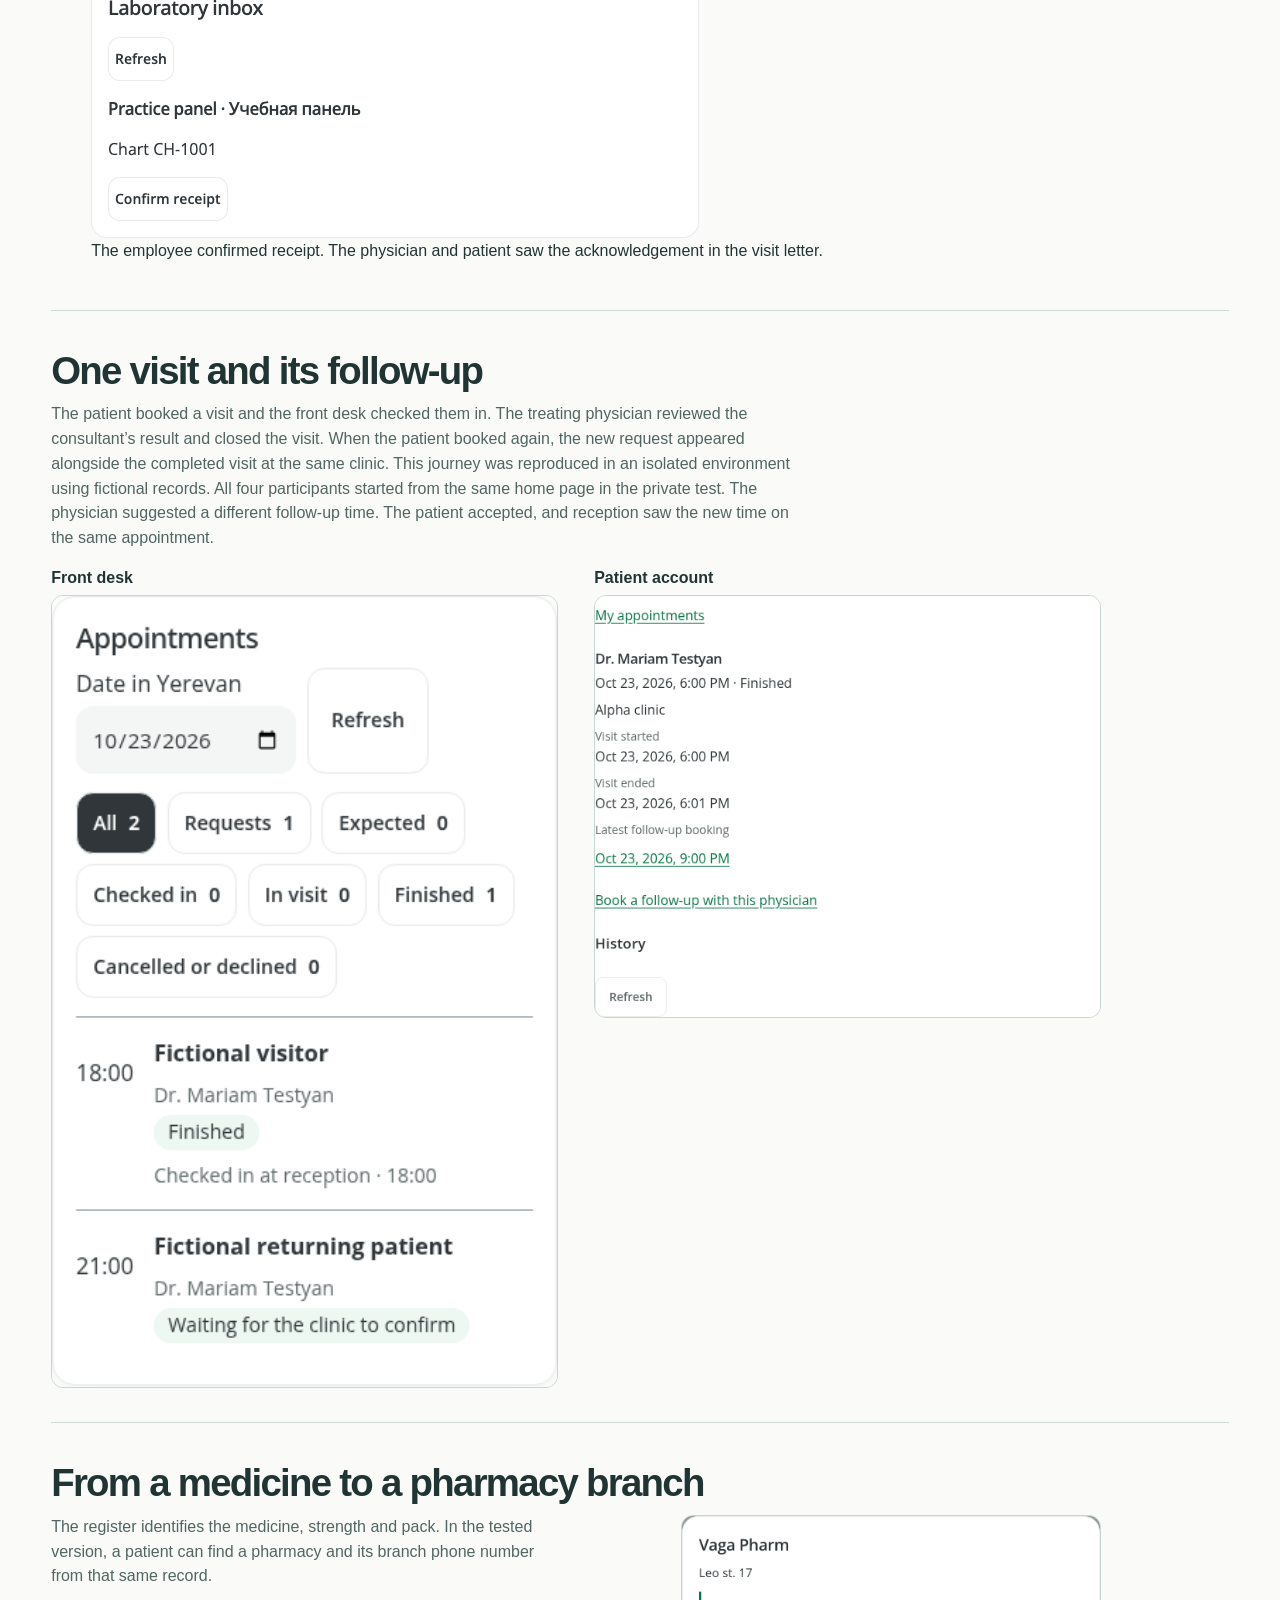
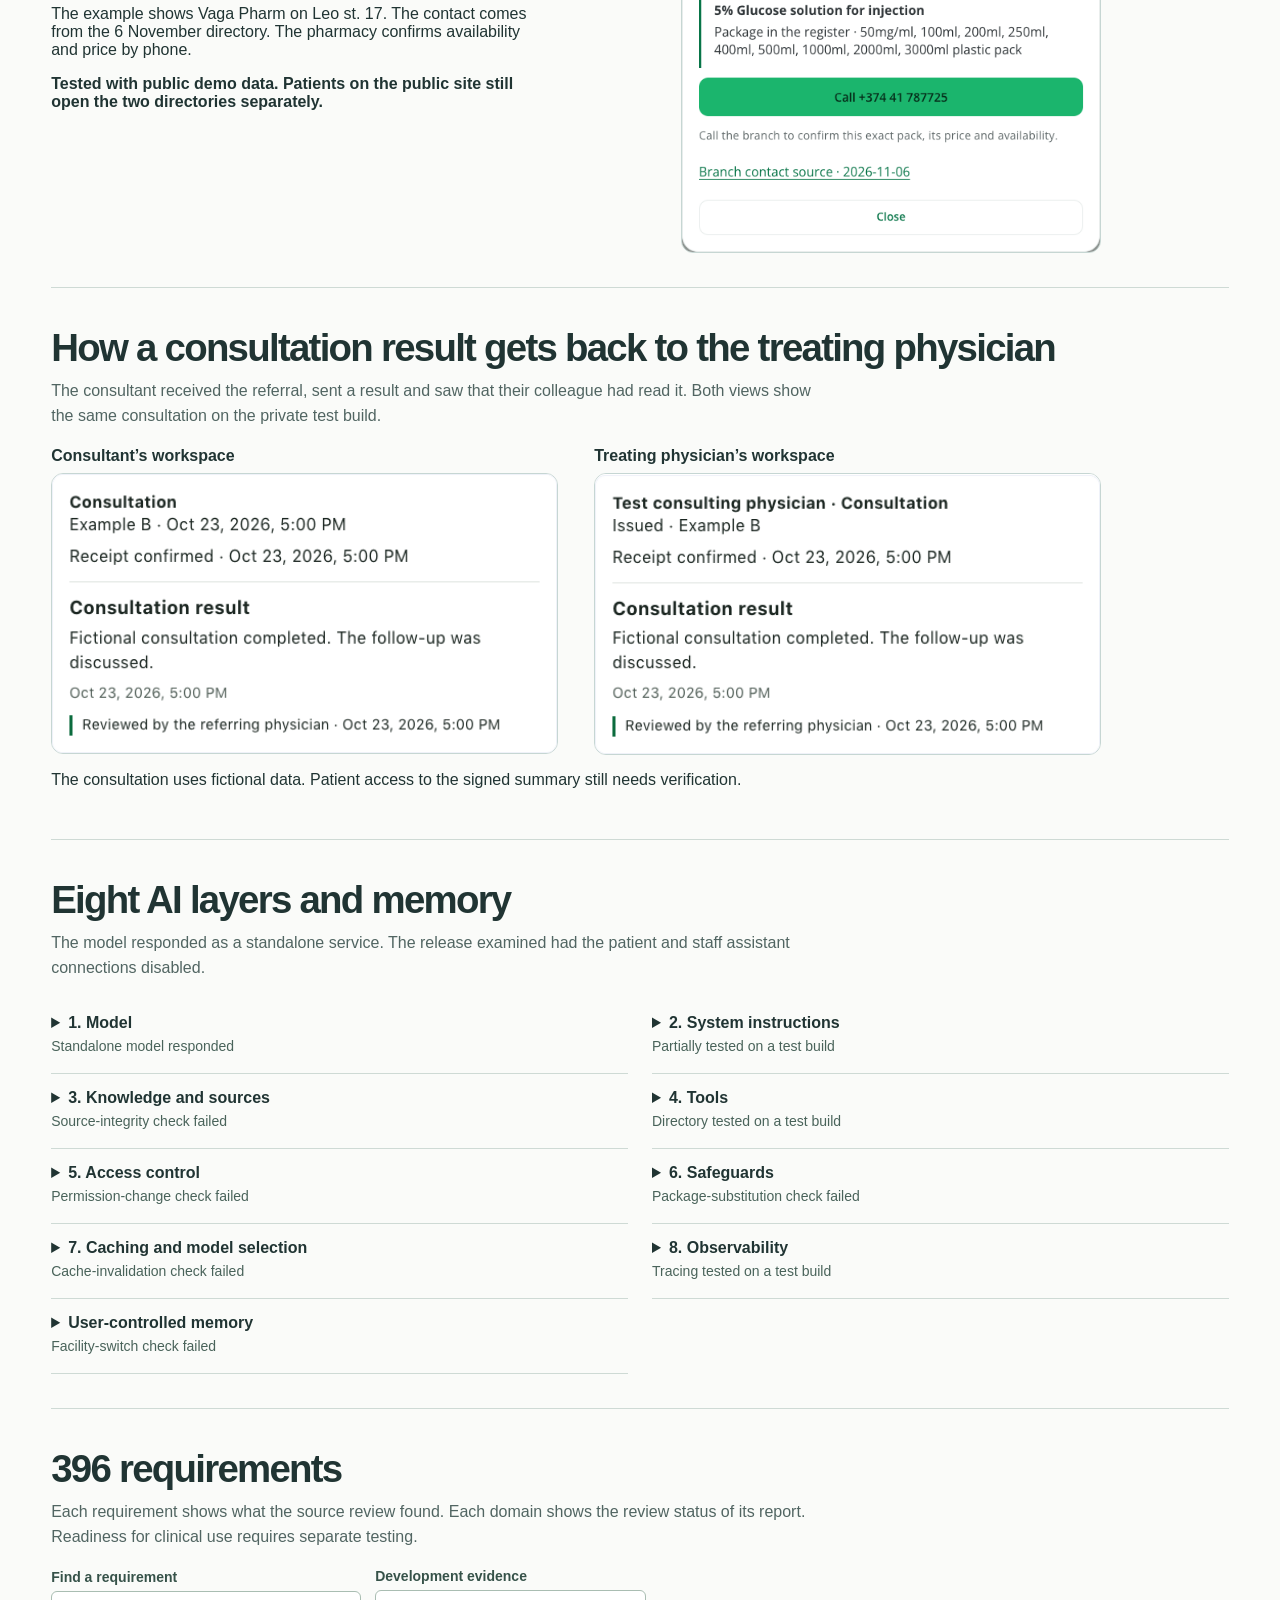
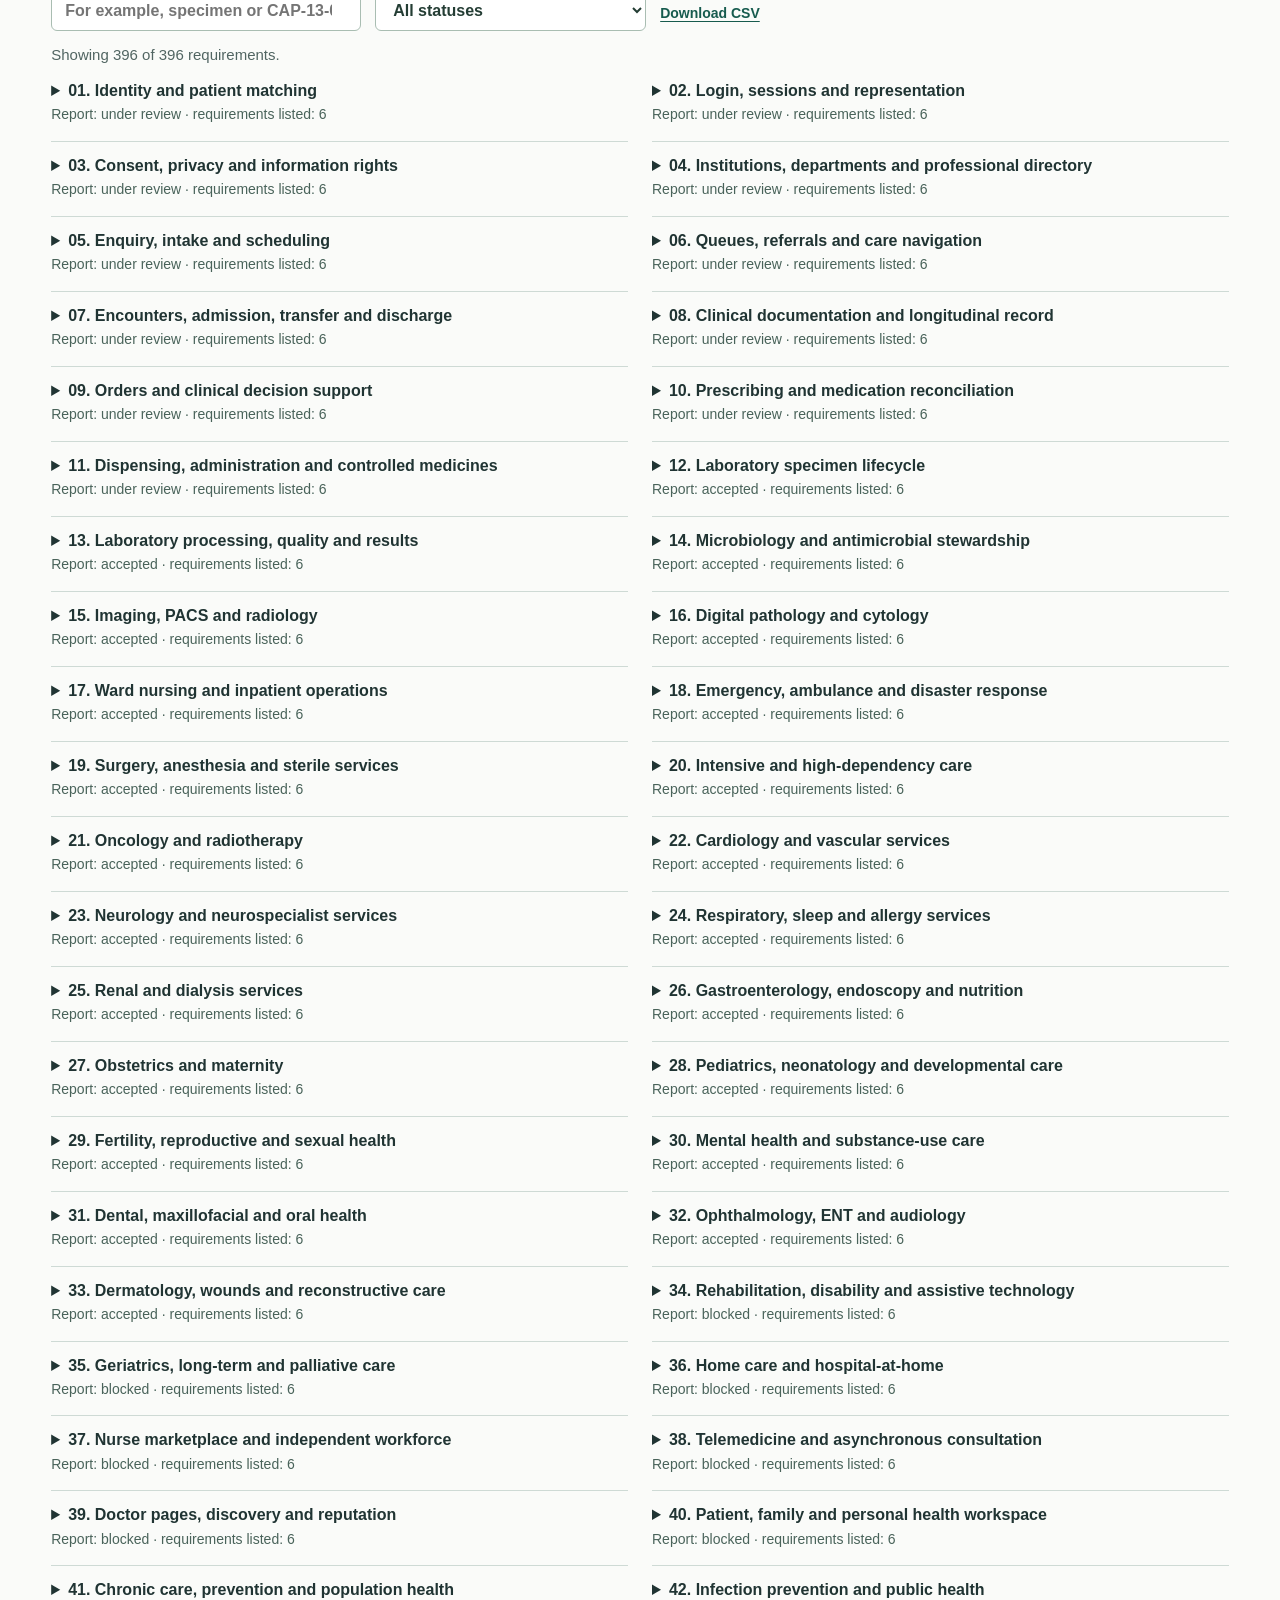
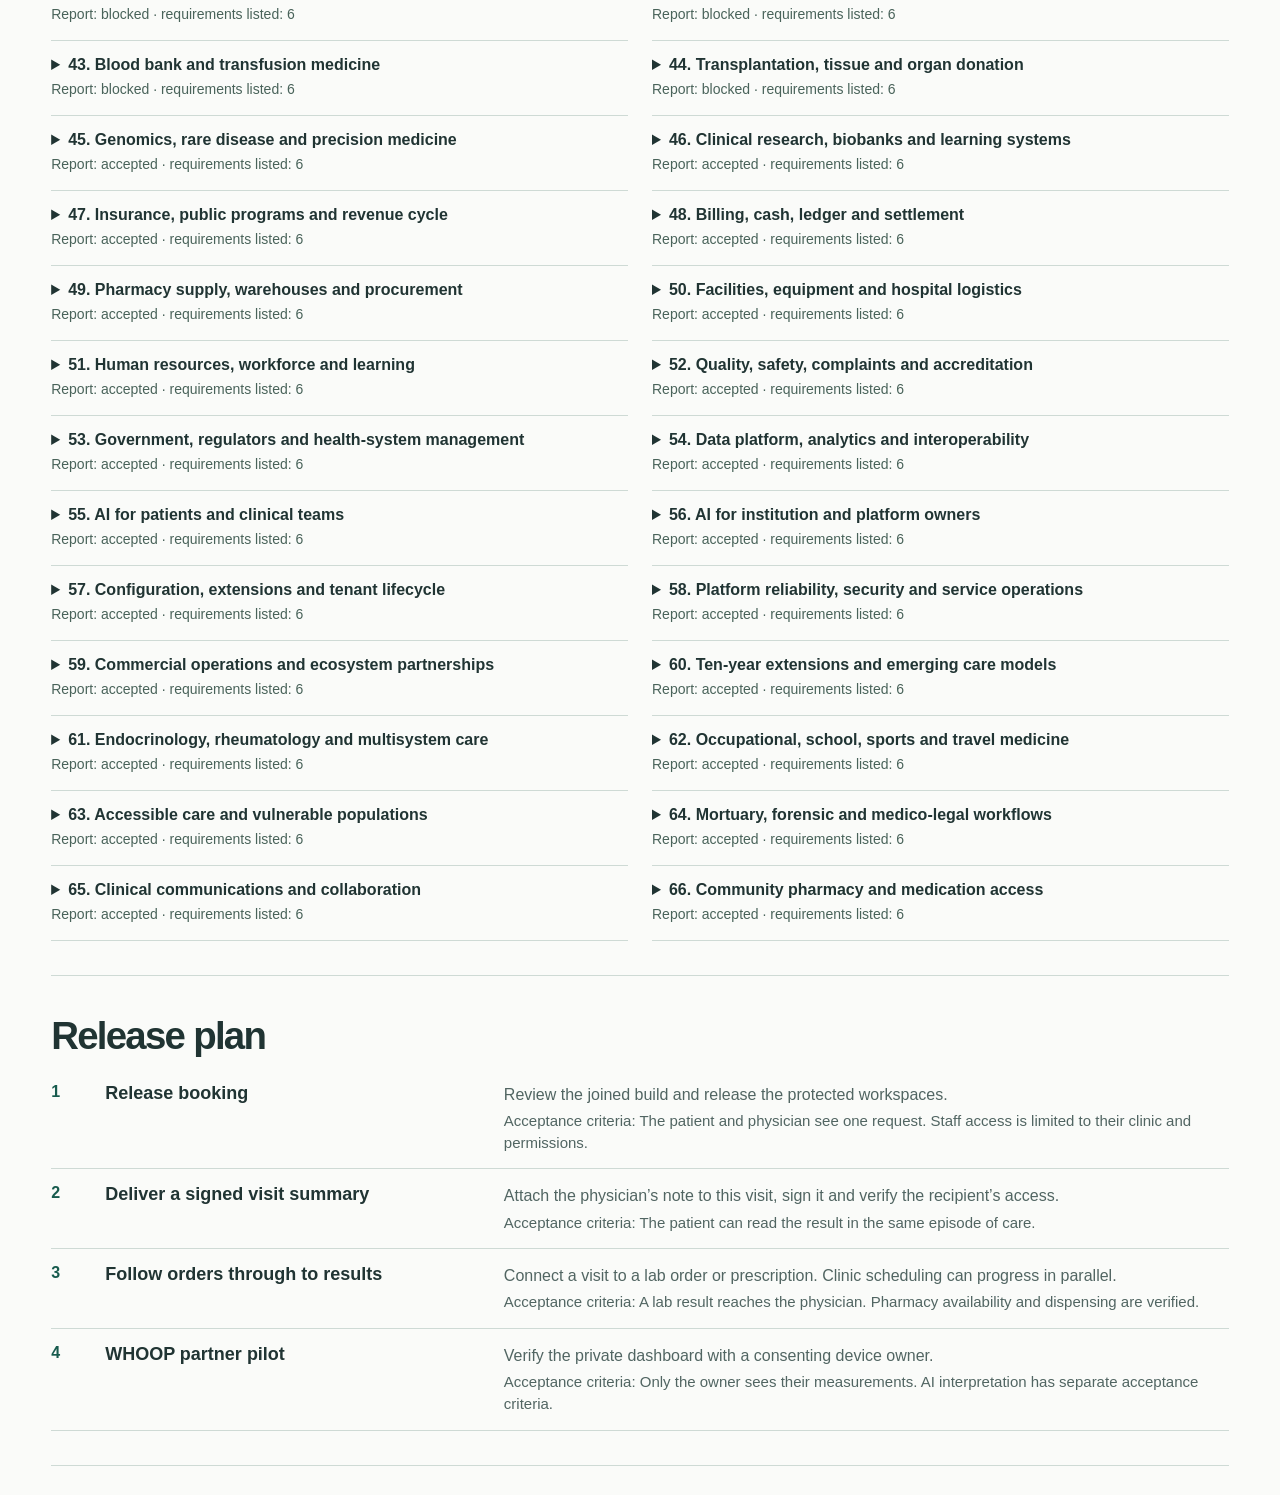
